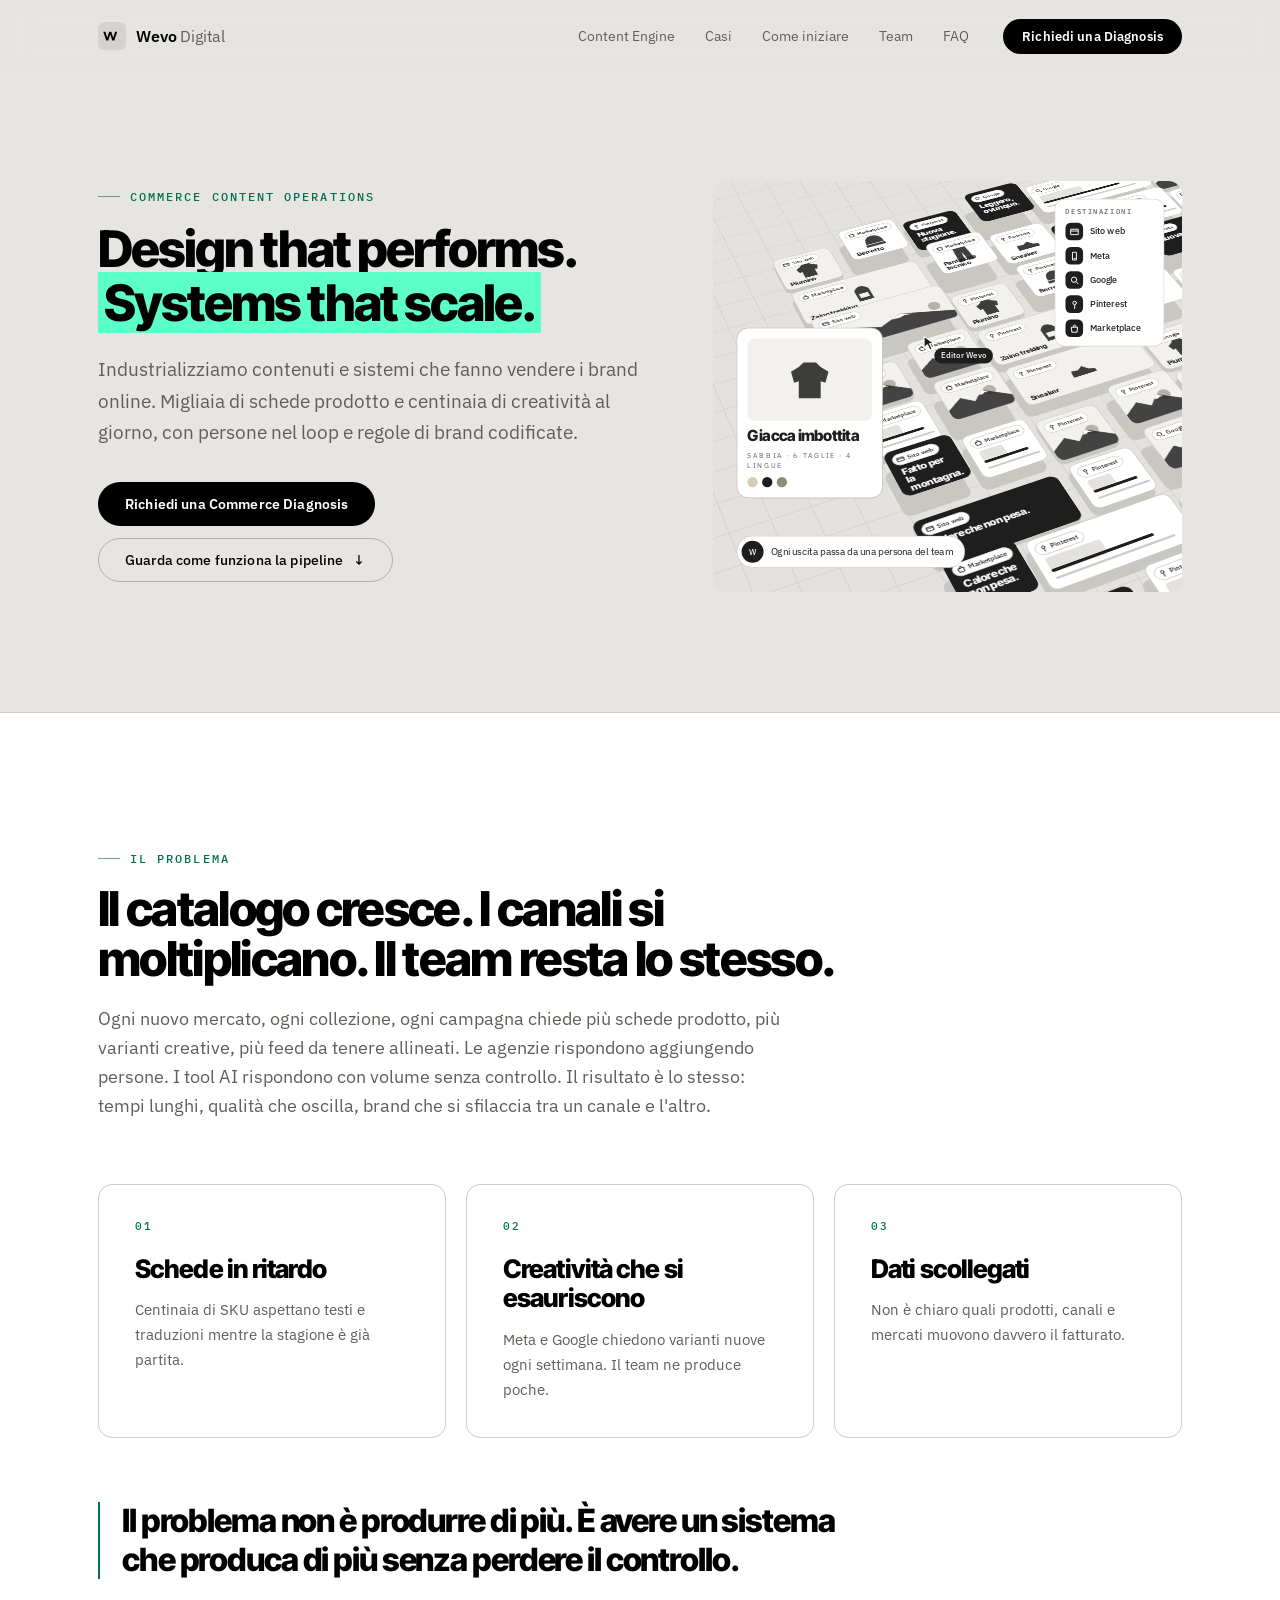
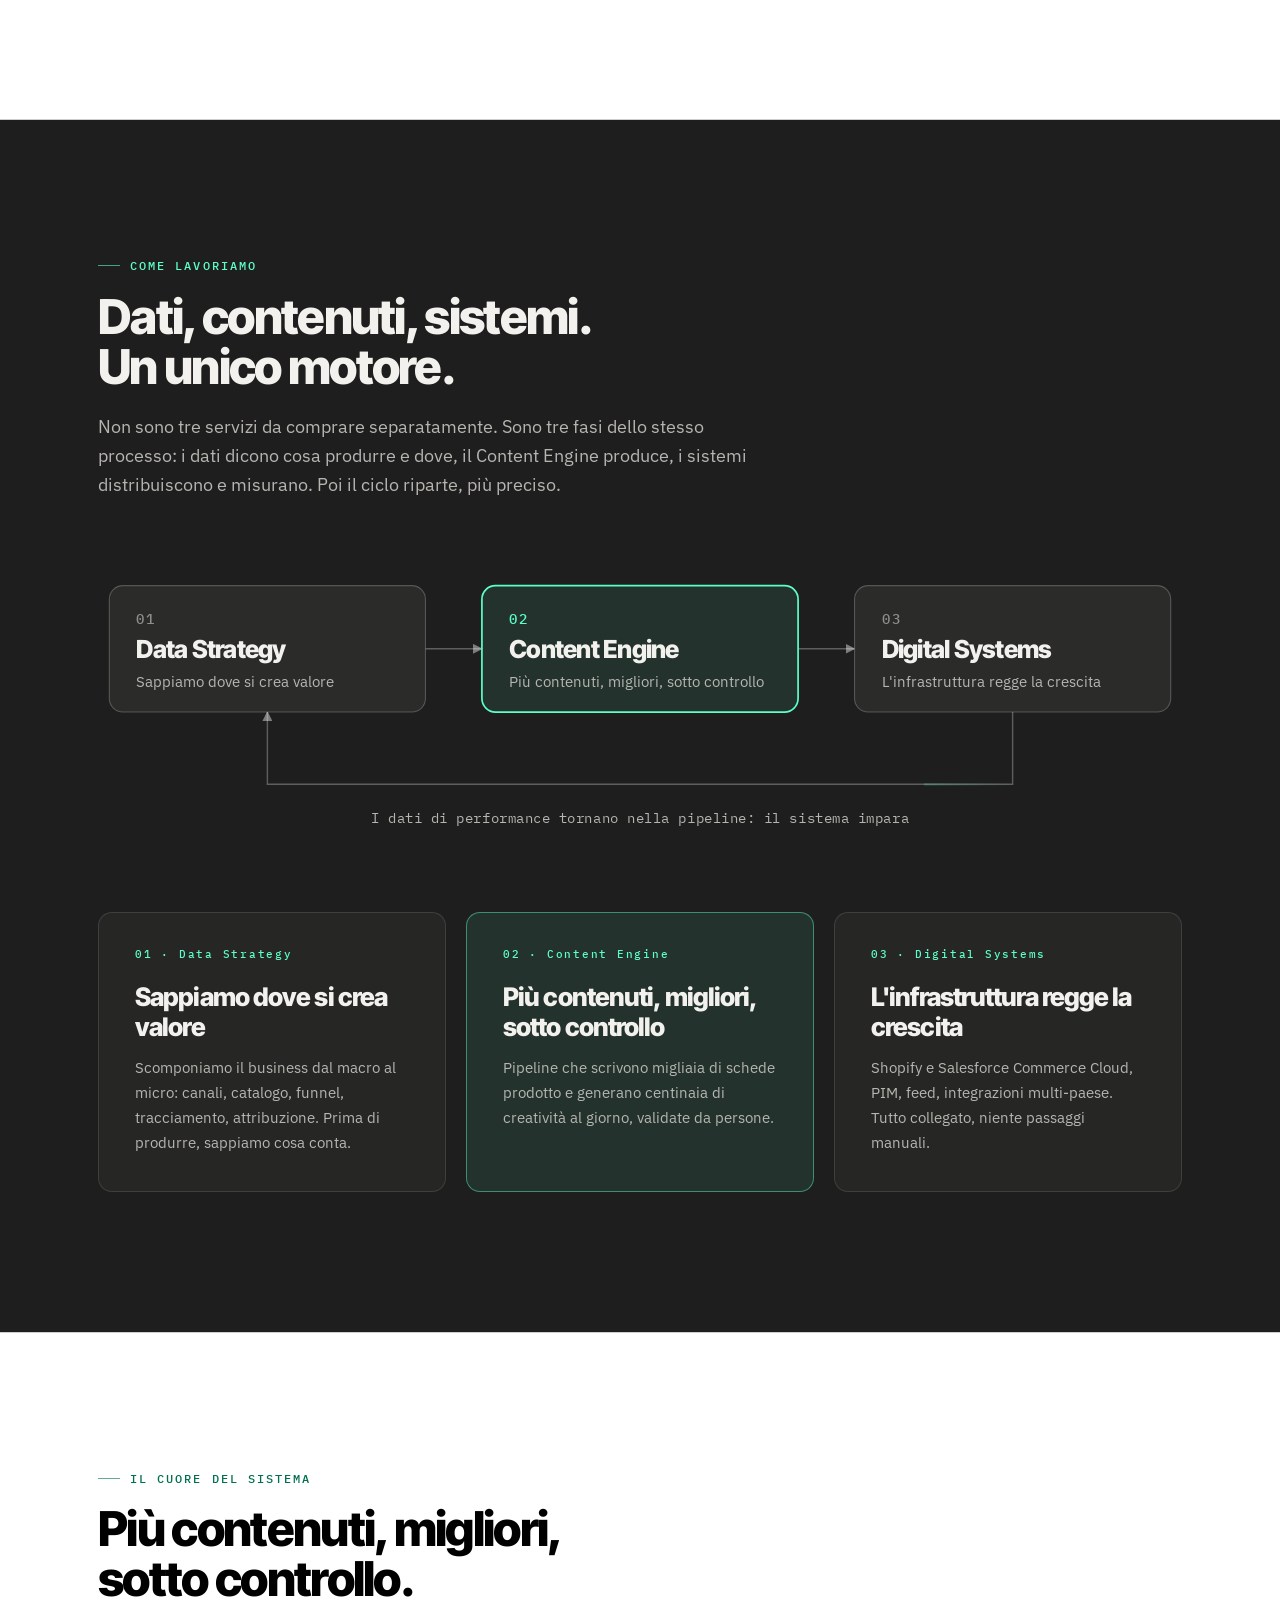
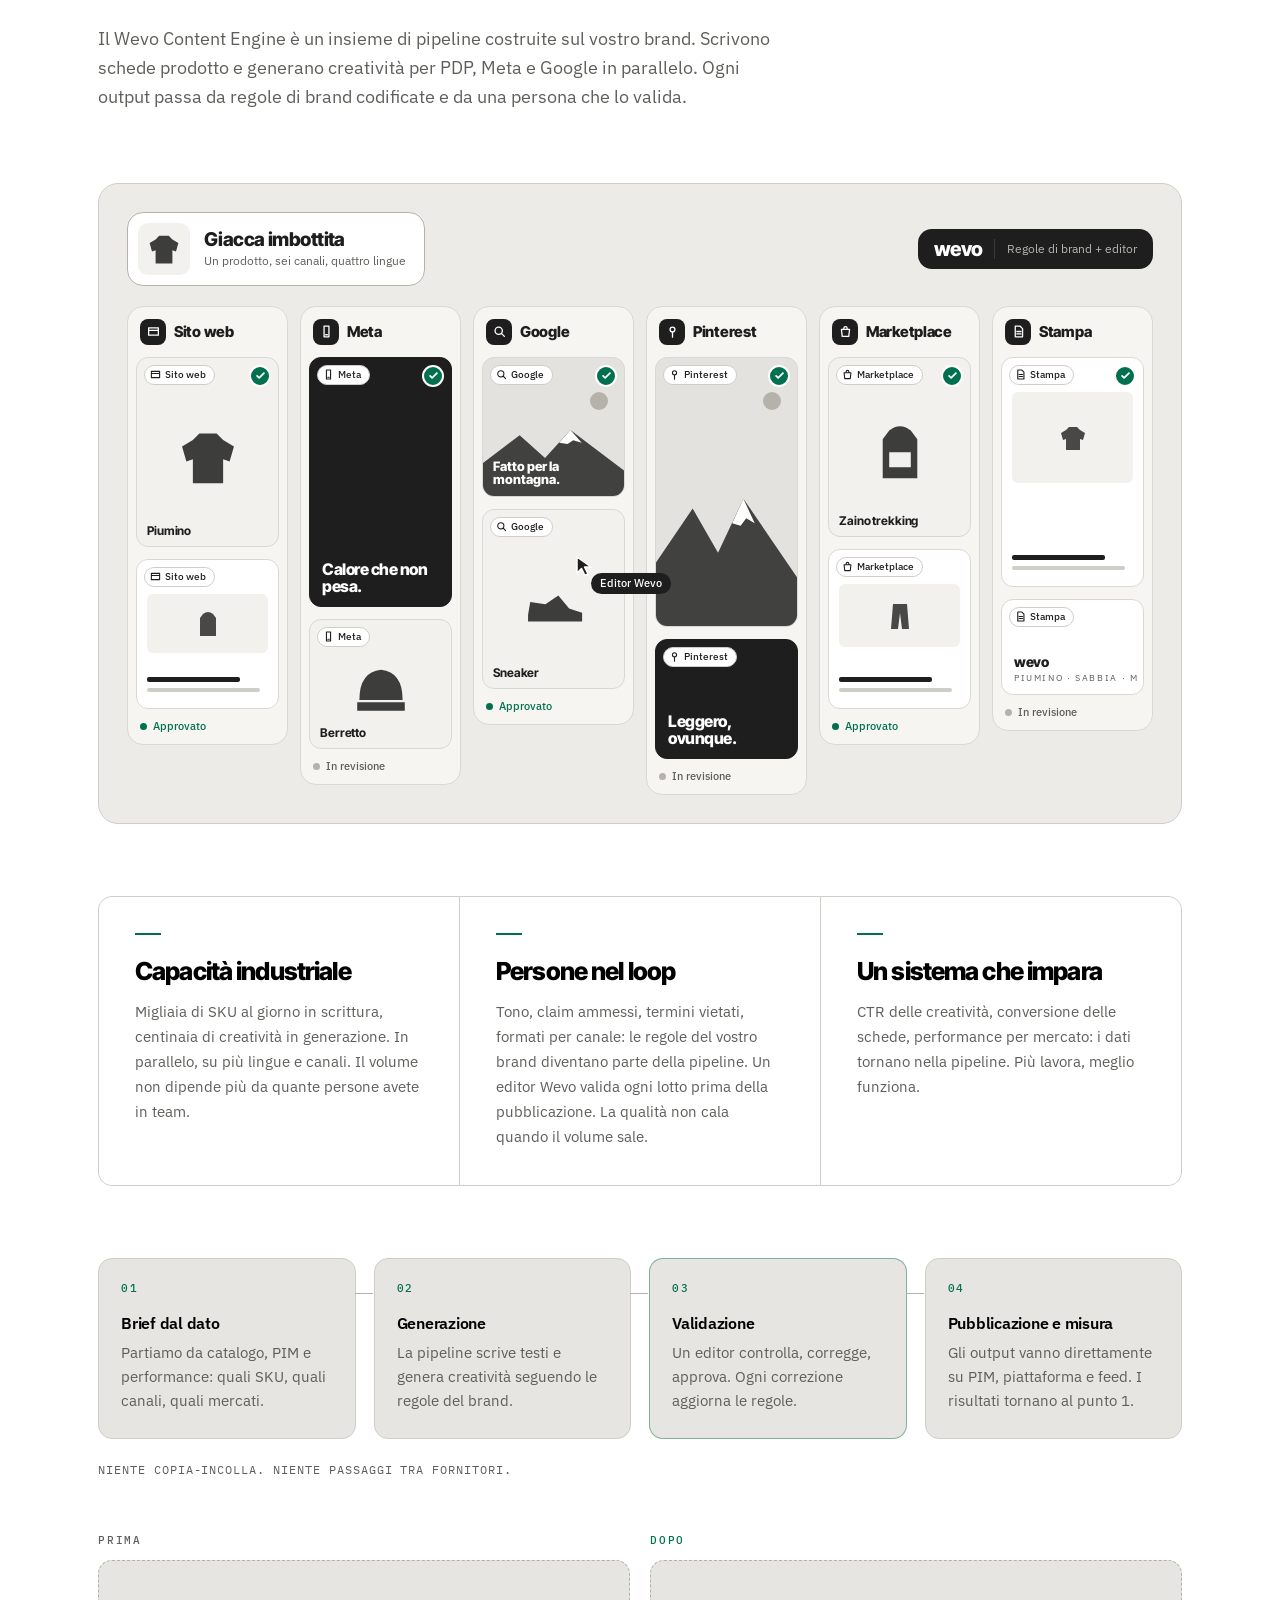
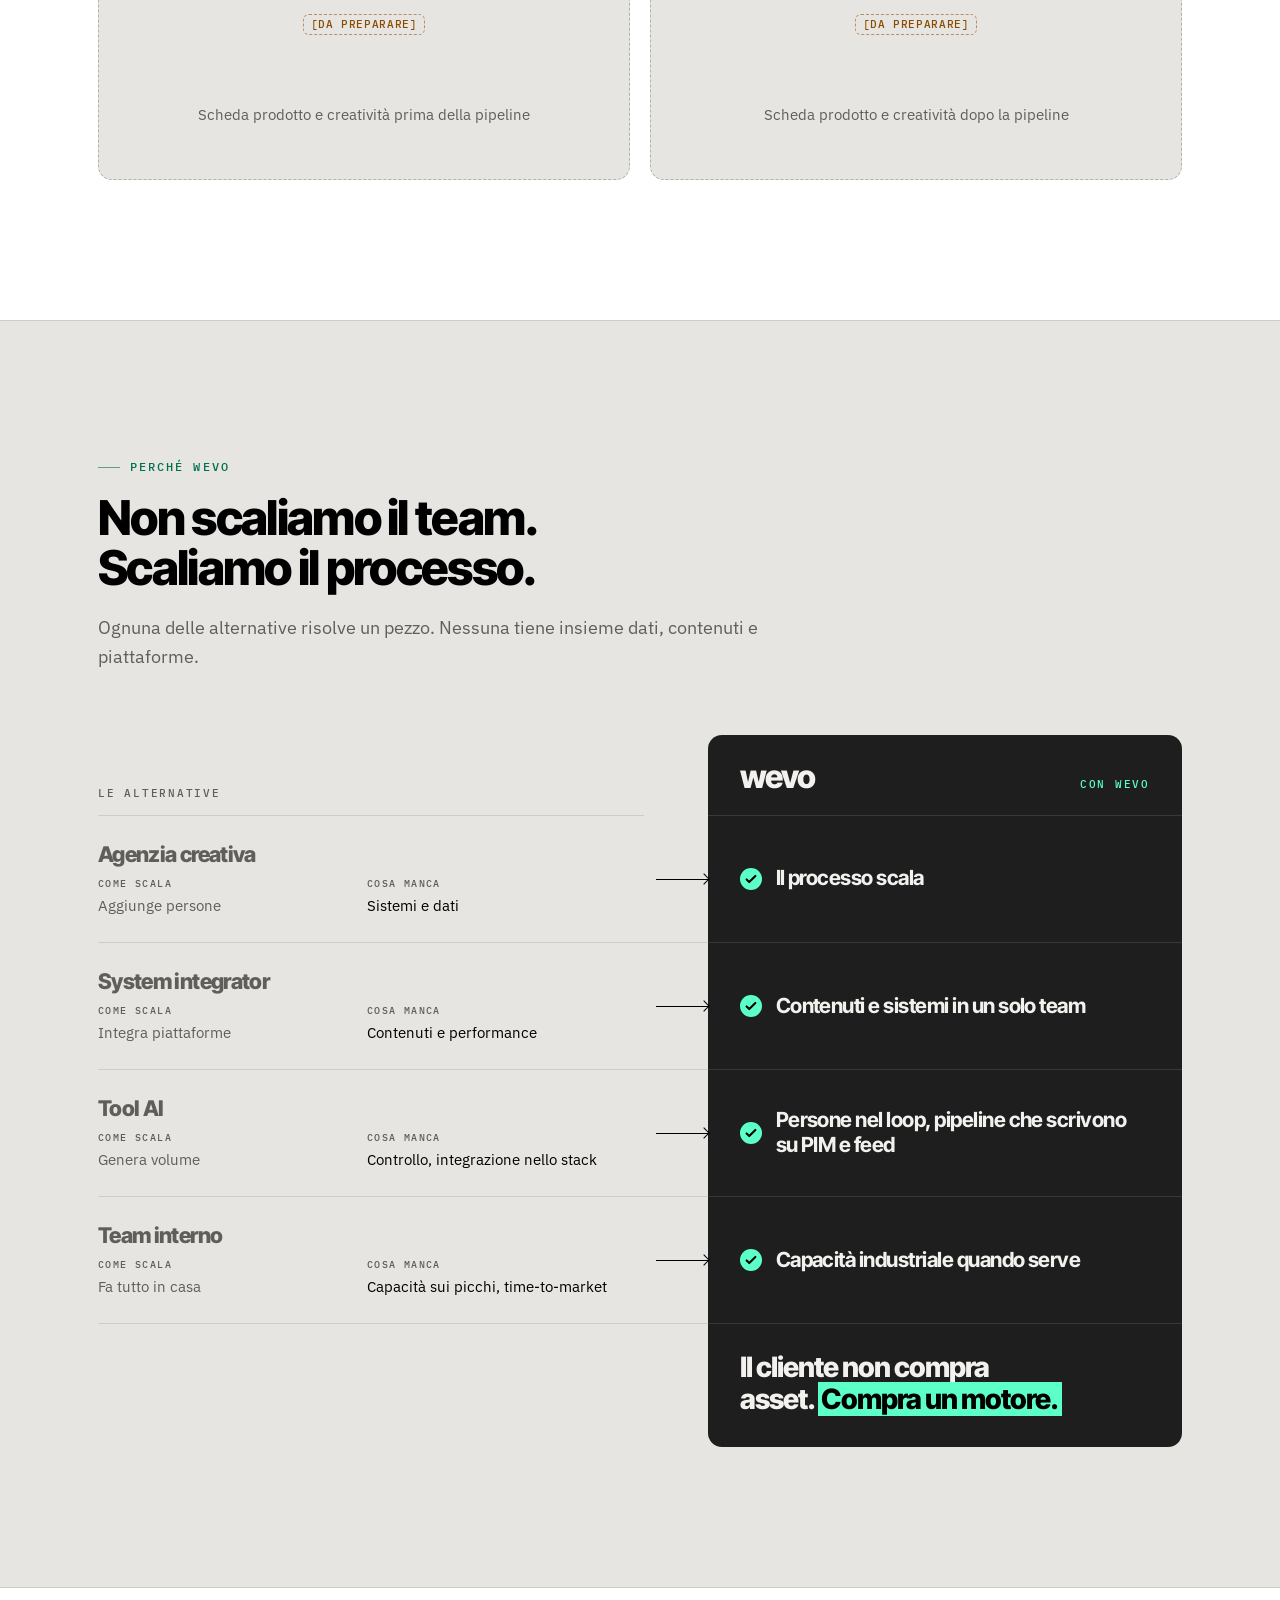
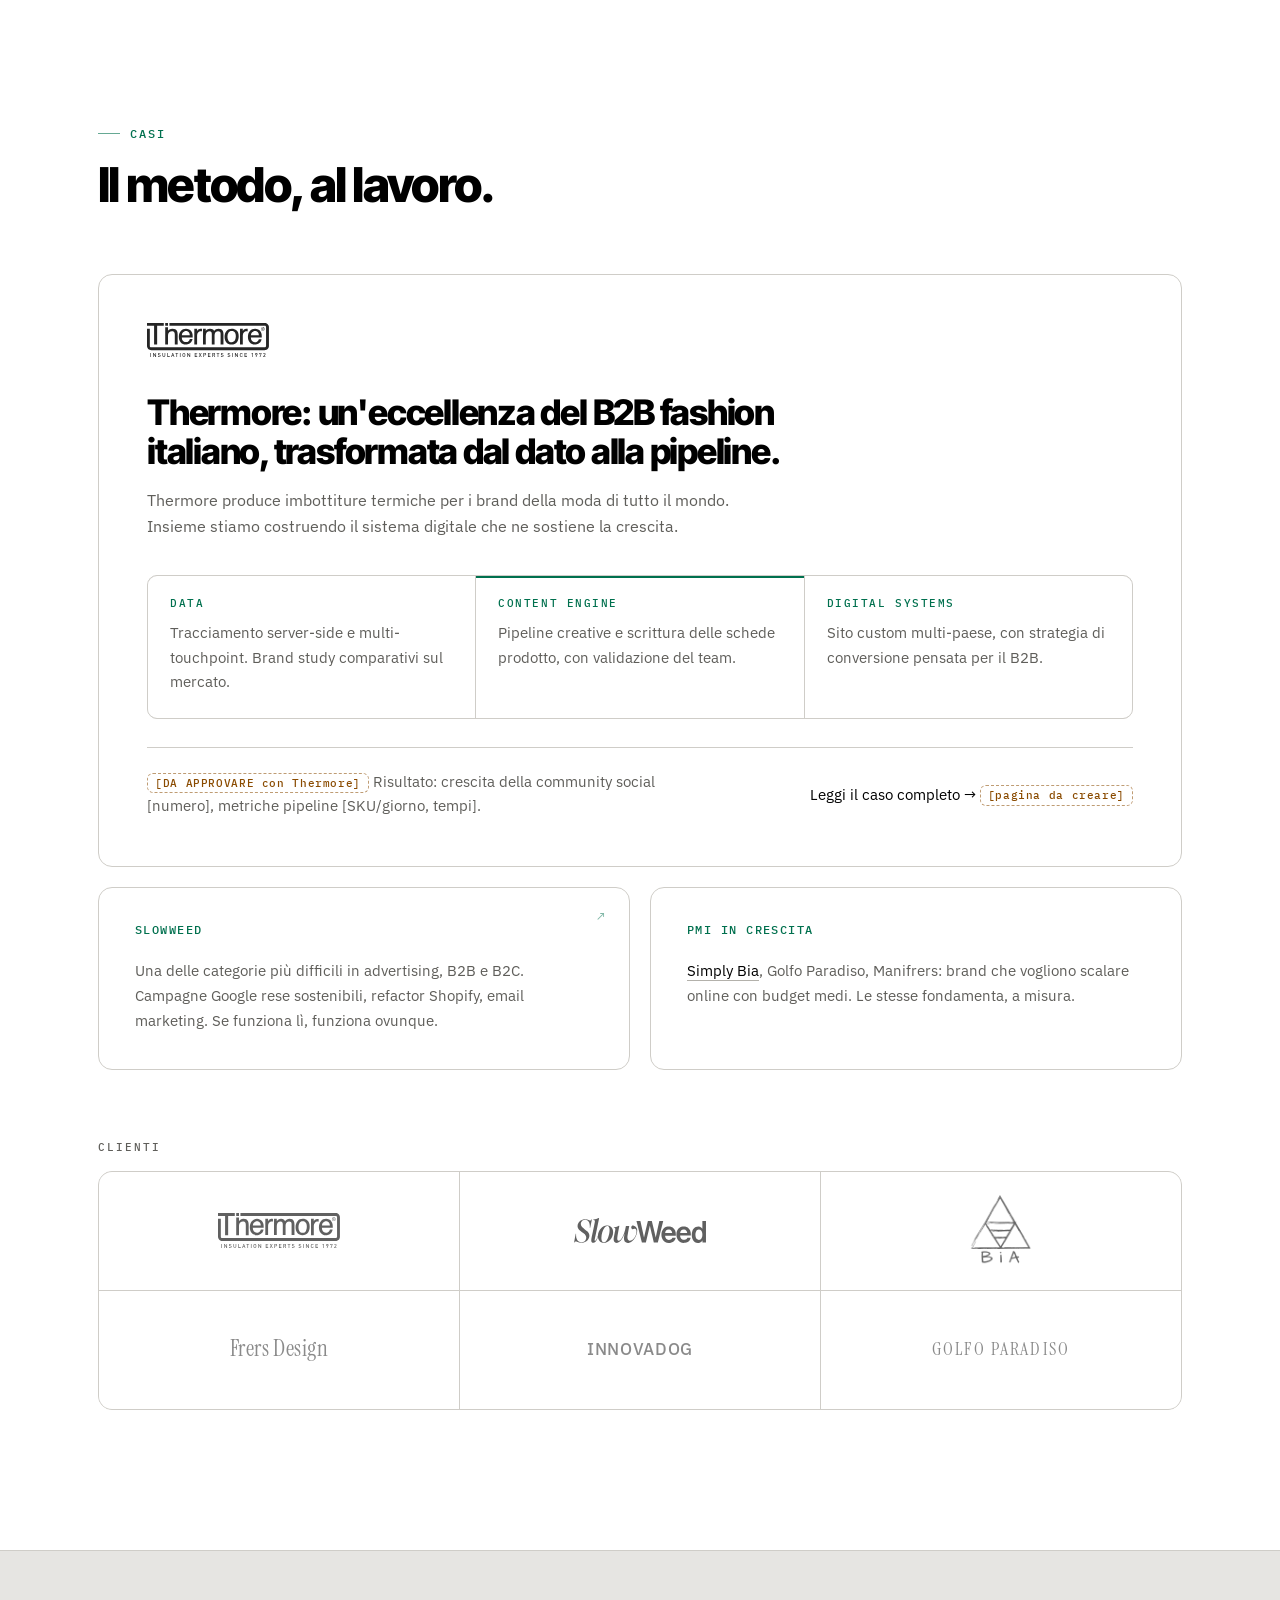
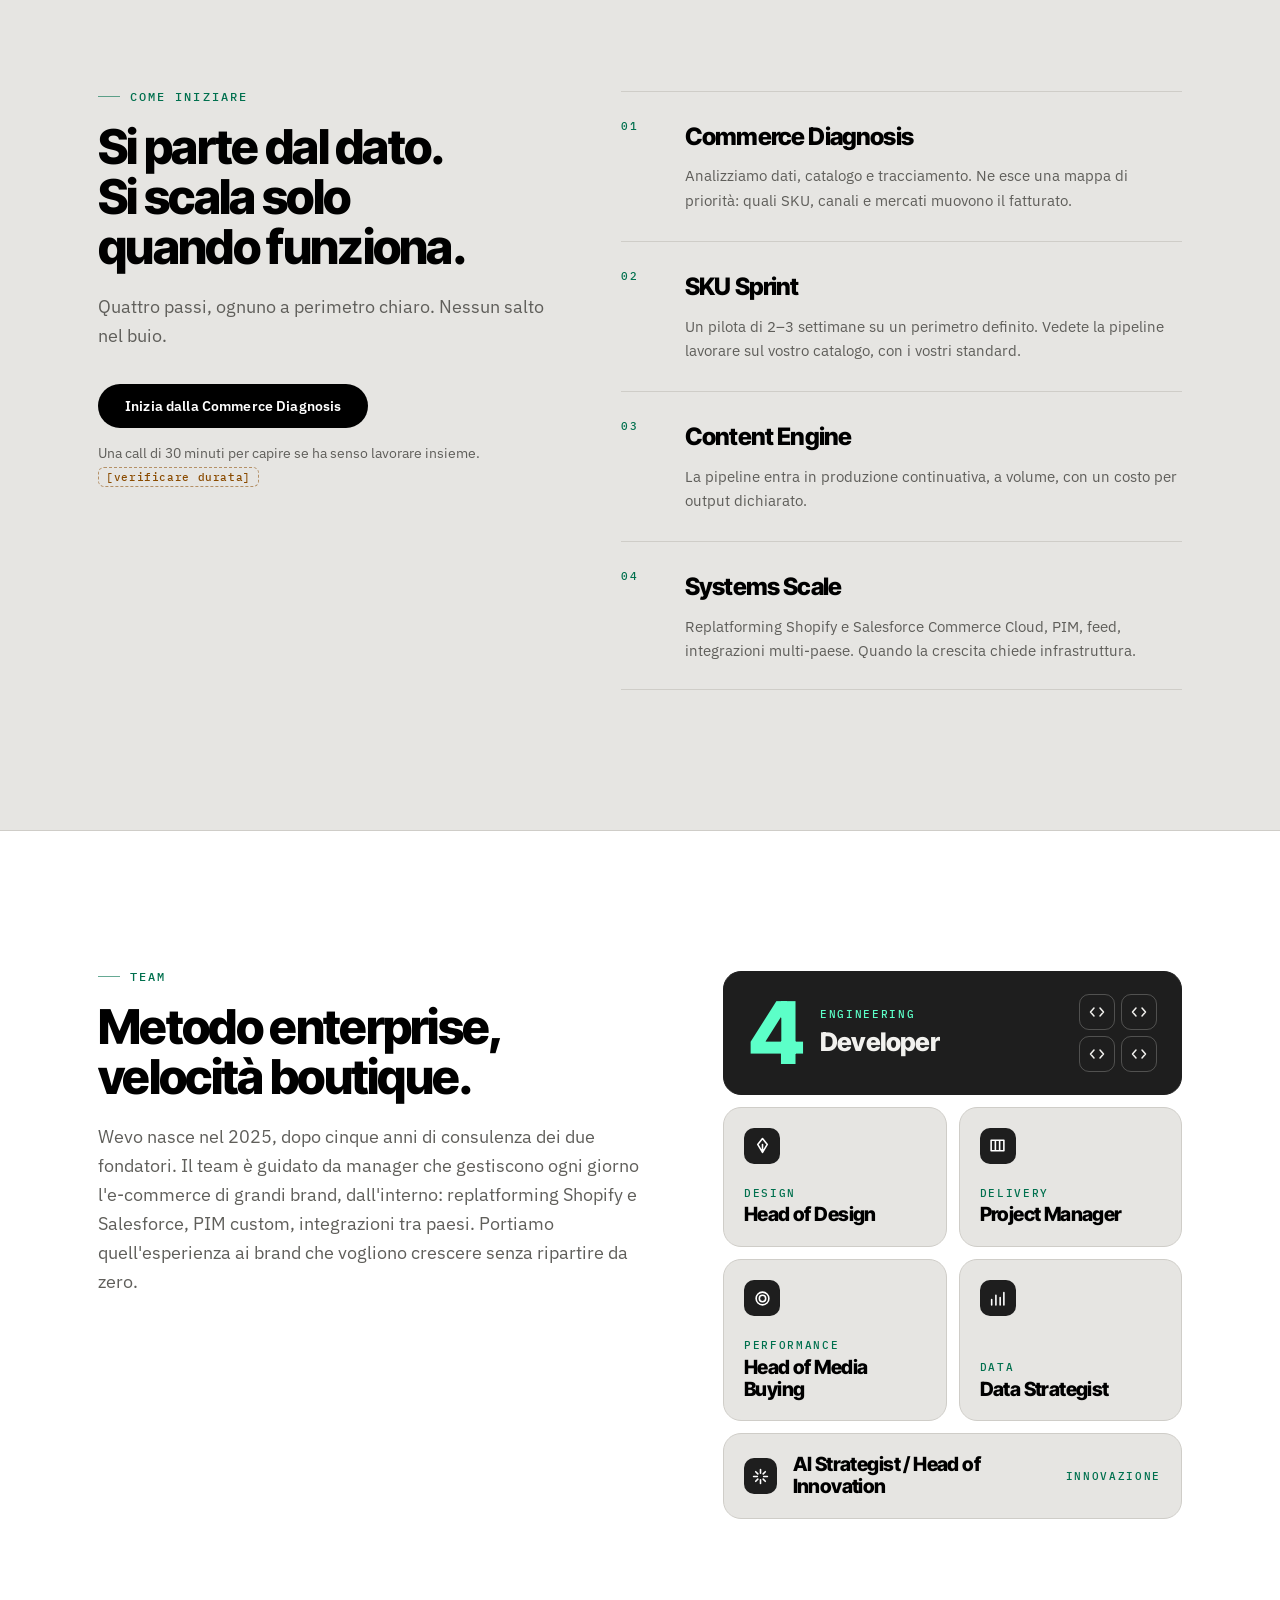
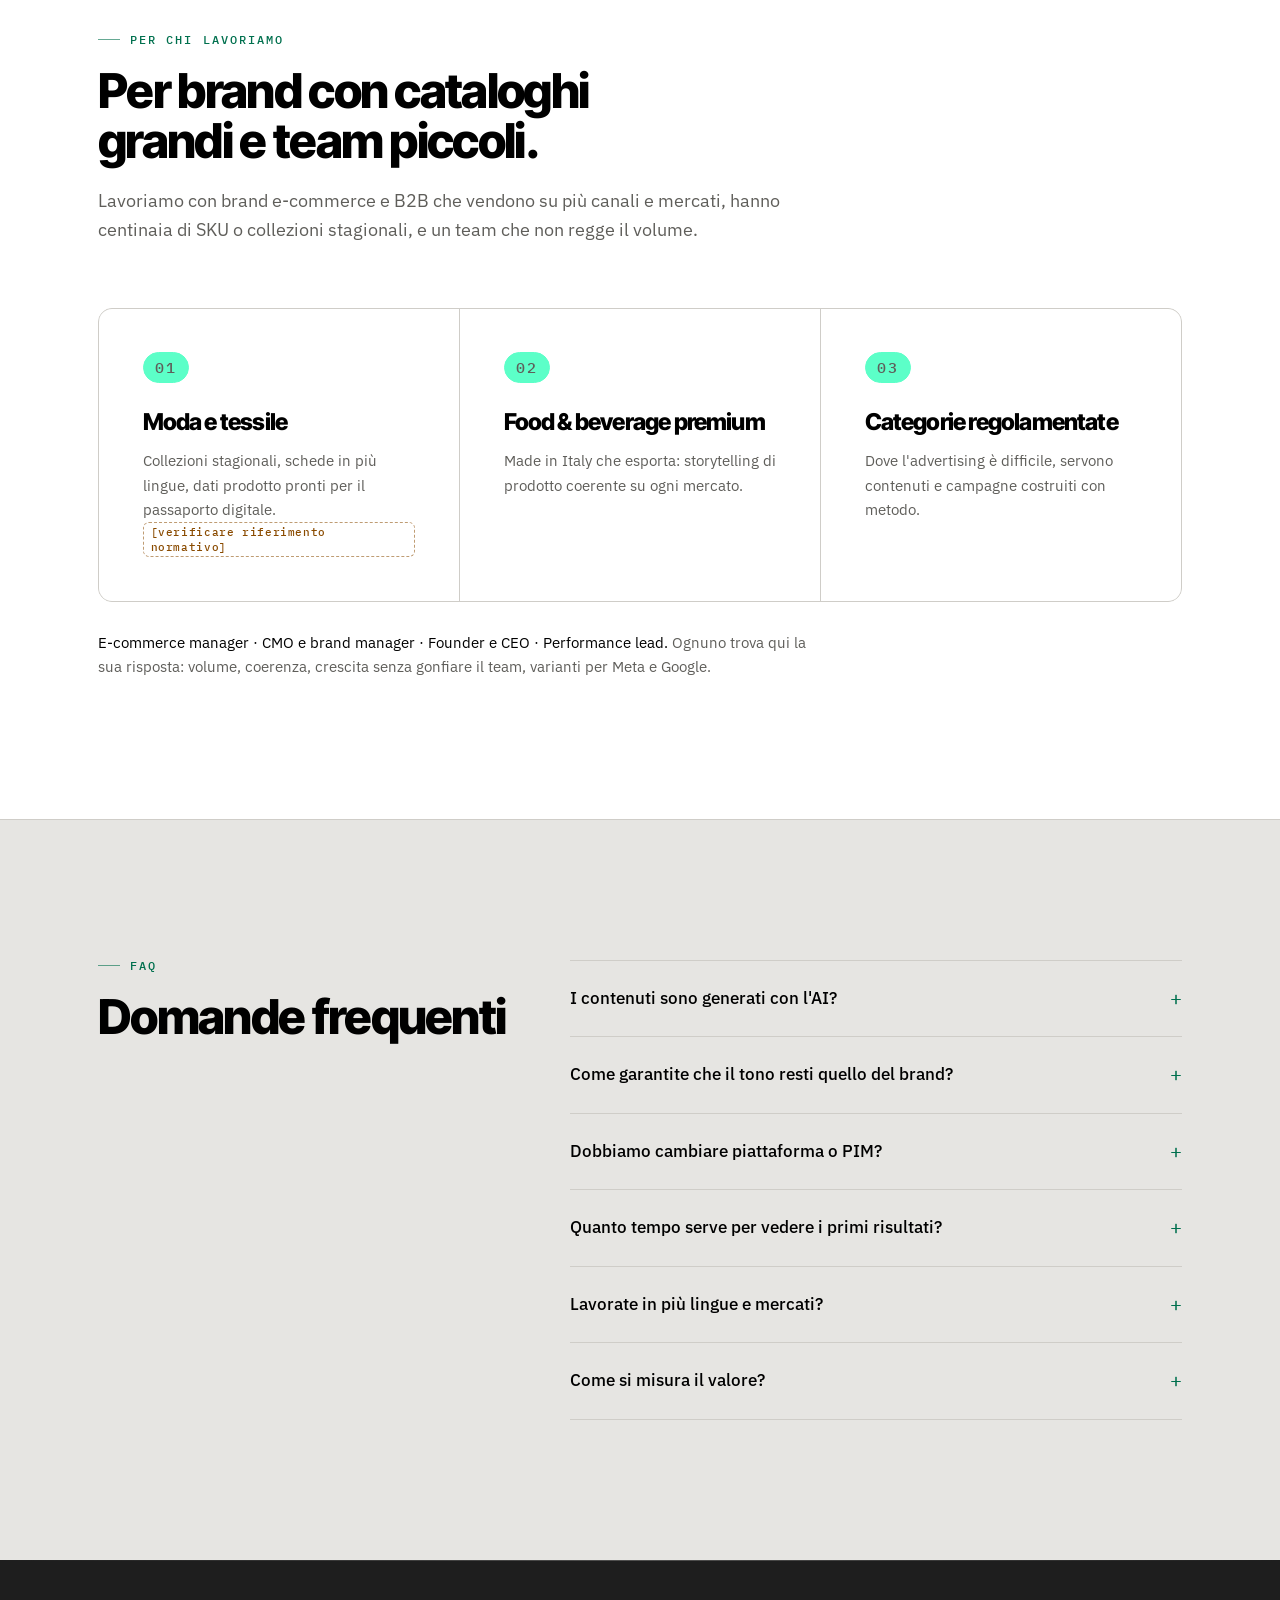
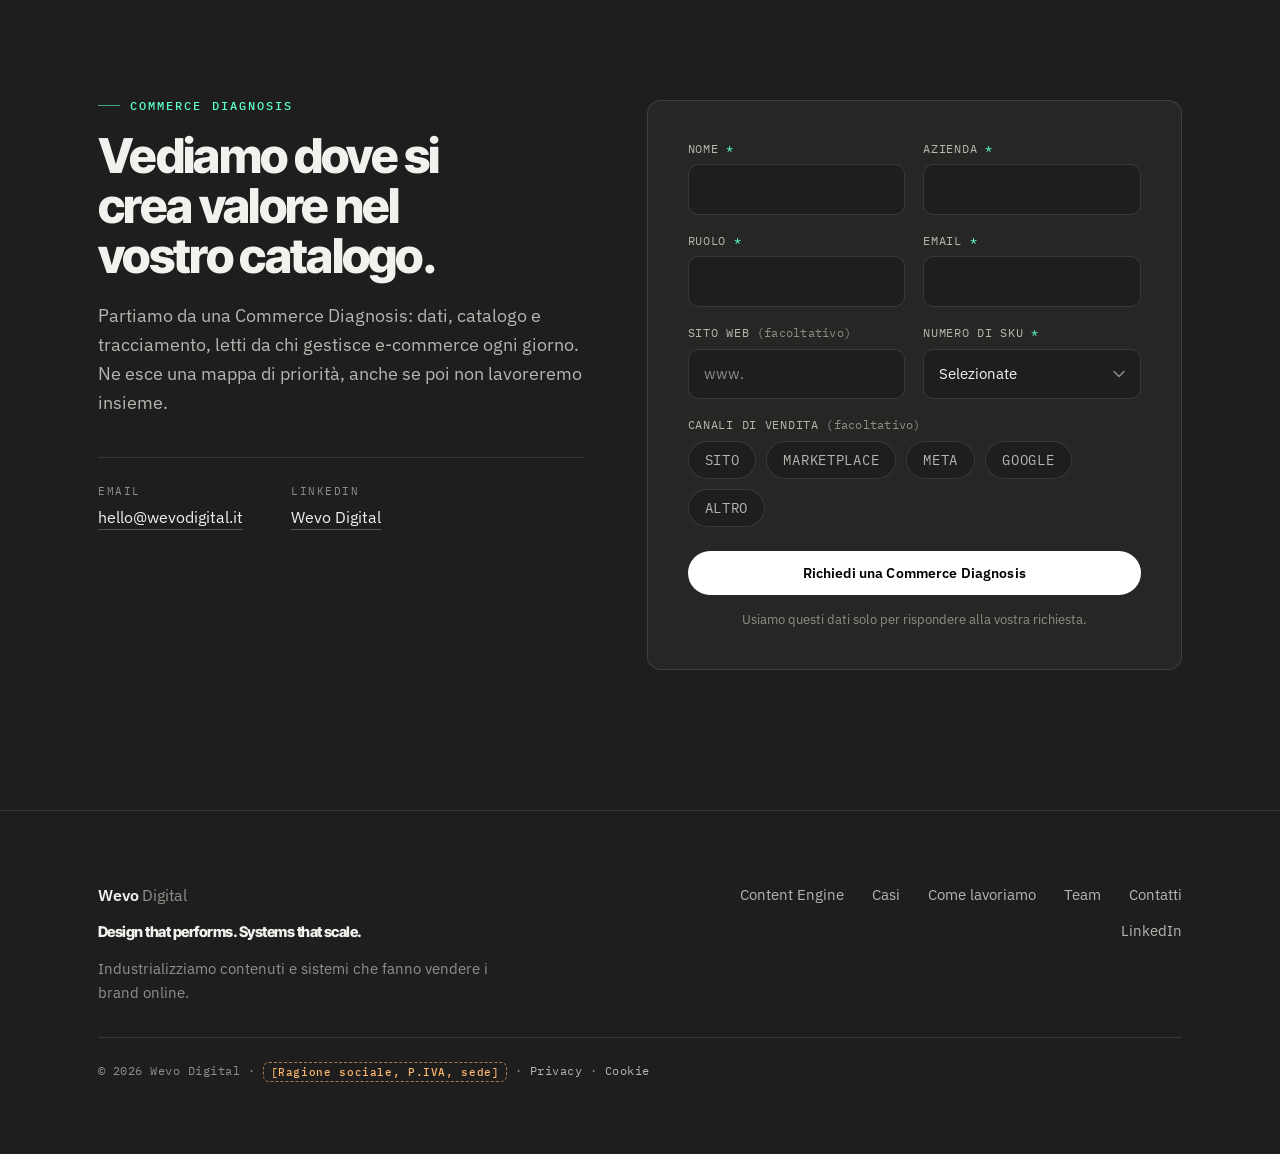
==== index.html @ 41474ea3 "Team: testo più generico, esperienza dall'interno dei brand Tolti «brand food» ed «Europa e Stati Un" ====
<!DOCTYPE html>
<html lang="it" class="no-js">
<head>
<meta charset="utf-8">
<meta name="viewport" content="width=device-width, initial-scale=1">
<script>document.documentElement.classList.remove('no-js');</script>
<title>Wevo — Commerce Content Operations per brand e-commerce</title>
<meta name="description" content="Pipeline che scrivono migliaia di schede prodotto e generano creatività per PDP, Meta e Google, con persone nel loop. Dai dati ai sistemi.">
<meta name="theme-color" content="#E6E5E2">
<meta name="robots" content="index, follow">
<link rel="canonical" href="https://www.wevodigital.it/">

<meta property="og:type" content="website">
<meta property="og:locale" content="it_IT">
<meta property="og:site_name" content="Wevo Digital">
<meta property="og:url" content="https://www.wevodigital.it/">
<meta property="og:title" content="Più contenuti, migliori, sotto controllo.">
<meta property="og:description" content="Pipeline che scrivono migliaia di schede prodotto e generano creatività per PDP, Meta e Google, con persone nel loop. Dai dati ai sistemi.">
<meta property="og:image" content="https://www.wevodigital.it/assets/img/og-wevo.png">
<meta property="og:image:alt" content="Wevo — Design that performs. Systems that scale.">

<meta name="twitter:card" content="summary_large_image">
<meta name="twitter:title" content="Più contenuti, migliori, sotto controllo.">
<meta name="twitter:description" content="Industrializziamo contenuti e sistemi che fanno vendere i brand online.">
<meta name="twitter:image" content="https://www.wevodigital.it/assets/img/og-wevo.png">

<link rel="icon" href="data:image/svg+xml,%3Csvg xmlns='http://www.w3.org/2000/svg' viewBox='0 0 32 32'%3E%3Crect width='32' height='32' rx='7' fill='%23000000'/%3E%3Cpath d='M6 11l3.4 10h2.3L14 14.3 16.3 21h2.3L22 11h-2.5l-2.1 6.9L15.2 11h-2.4l-2.2 6.9L8.5 11z' fill='%235CFFC8'/%3E%3C/svg%3E">

<link rel="preconnect" href="https://fonts.googleapis.com">
<link rel="preconnect" href="https://fonts.gstatic.com" crossorigin>
<link rel="preload" as="style" href="https://fonts.googleapis.com/css2?family=Inter+Tight:wght@700;800&family=Instrument+Serif:ital@0;1&family=IBM+Plex+Mono:wght@400;500&family=IBM+Plex+Sans:wght@400;500;600&display=swap">
<link rel="stylesheet" href="https://fonts.googleapis.com/css2?family=Inter+Tight:wght@700;800&family=Instrument+Serif:ital@0;1&family=IBM+Plex+Mono:wght@400;500&family=IBM+Plex+Sans:wght@400;500;600&display=swap" media="print" onload="this.media='all'">
<noscript><link rel="stylesheet" href="https://fonts.googleapis.com/css2?family=Inter+Tight:wght@700;800&family=Instrument+Serif:ital@0;1&family=IBM+Plex+Mono:wght@400;500&family=IBM+Plex+Sans:wght@400;500;600&display=swap"></noscript>

<link rel="stylesheet" href="assets/css/styles.css">

<!-- Consent Mode v2: tutto negato finché il CMP non concede il consenso. -->
<script>
  window.dataLayer = window.dataLayer || [];
  function gtag(){ dataLayer.push(arguments); }
  gtag('consent', 'default', {
    ad_storage: 'denied',
    ad_user_data: 'denied',
    ad_personalization: 'denied',
    analytics_storage: 'denied',
    wait_for_update: 500
  });
</script>

<script type="application/ld+json">
{
  "@context": "https://schema.org",
  "@type": "Organization",
  "name": "Wevo Digital",
  "url": "https://www.wevodigital.it/",
  "slogan": "Design that performs. Systems that scale.",
  "description": "Commerce Content Operations. Industrializziamo contenuti e sistemi che fanno vendere i brand online.",
  "email": "hello@wevodigital.it",
  "areaServed": ["IT", "EU"],
  "knowsAbout": [
    "Data strategy per e-commerce",
    "Tracciamento e attribuzione",
    "Produzione di schede prodotto su larga scala",
    "Creatività per PDP, Meta e Google",
    "Replatforming Shopify e Salesforce Commerce Cloud",
    "PIM, feed e integrazioni multi-paese"
  ]
}
</script>
</head>
<body data-gtm-id="">
<a class="skip-link" href="#main">Vai al contenuto</a>

<header class="nav" id="top">
  <div class="shell nav__inner">
    <a class="logo" href="#top" aria-label="Wevo Digital, torna all'inizio">
      <svg class="logo__mark" viewBox="0 0 32 32" width="28" height="28" aria-hidden="true" focusable="false">
        <rect width="32" height="32" rx="7" fill="currentColor" opacity=".08"></rect>
        <path d="M6 11l3.4 10h2.3L14 14.3 16.3 21h2.3L22 11h-2.5l-2.1 6.9L15.2 11h-2.4l-2.2 6.9L8.5 11z" fill="currentColor"></path>
      </svg>
      <span class="logo__text">Wevo<span class="logo__dim">&nbsp;Digital</span></span>
    </a>

    <nav class="nav__links" id="nav-menu" aria-label="Navigazione principale">
      <a href="#content-engine">Content Engine</a>
      <a href="#casi">Casi</a>
      <a href="#come-iniziare">Come iniziare</a>
      <a href="#team">Team</a>
      <a href="#faq">FAQ</a>
      <a class="btn btn--sm btn--primary nav__cta" href="#diagnosis" data-cta="nav">Richiedi una Diagnosis</a>
    </nav>

    <button class="nav__toggle" type="button" aria-expanded="false" aria-controls="nav-menu" aria-label="Apri il menu">
      <span></span><span></span>
    </button>
  </div>
</header>

<main id="main">

  <!-- 1. HERO -->
  <section class="hero">
    <div class="shell hero__inner">
      <div class="hero__copy">
        <p class="eyebrow reveal">Commerce Content Operations</p>
        <h1 class="display hero__title reveal">Design that performs.<br> <em>Systems that scale.</em></h1>
        <p class="lede reveal">Industrializziamo contenuti e sistemi che fanno vendere i brand online. Migliaia di schede prodotto e centinaia di creatività al giorno, con persone nel loop e regole di brand codificate.</p>
        <div class="hero__actions reveal">
          <a class="btn btn--primary" href="#diagnosis" data-cta="hero">Richiedi una Commerce Diagnosis</a>
          <a class="btn btn--ghost" href="#content-engine" data-cta="hero_secondary">Guarda come funziona la pipeline <span aria-hidden="true">↓</span></a>
        </div>
      </div>

      <div class="hero__visual reveal" aria-hidden="true">
        <div class="hx">
          <div class="hx__stage">
            <div class="hx__persp">
              <div class="hx__plane">
                <div class="hx__grid">
                  <div class="hx-tile" style="--z:6px;--d:0.00s"><span class="hx-base"></span><div class="hx-face hx-face--soft"><svg class="hx-prod" viewBox="0 0 60 60"><path d="M22 8 L38 8 L44 14 L54 20 L50 34 L44 32 L44 54 L16 54 L16 32 L10 34 L6 20 L16 14 Z"/></svg><span class="hx-pname">Piumino</span><span class="hx-chan"><svg class="hx-ico" viewBox="0 0 16 16"><path d="M2 3.5 H14 V12.5 H2 Z M2 6.5 H14"/></svg>Sito web</span><span class="hx-ring"></span><span class="hx-ok"><svg viewBox="0 0 16 16"><path d="M3 8.5l3 3 7-7"/></svg></span></div></div><div class="hx-tile" style="--z:27px;--d:7.77s"><span class="hx-base"></span><div class="hx-face "><svg class="hx-prod" viewBox="0 0 60 60"><path d="M10 40 Q10 14 30 12 Q50 14 50 40 Z M8 42 L52 42 L52 50 L8 50 Z"/></svg><span class="hx-pname">Berretto</span><span class="hx-chan"><svg class="hx-ico" viewBox="0 0 16 16"><path d="M3 5.5 H13 L12 14 H4 Z M6 5.5 V4 A2 2 0 0 1 10 4 V5.5"/></svg>Marketplace</span><span class="hx-ring"></span><span class="hx-ok"><svg viewBox="0 0 16 16"><path d="M3 8.5l3 3 7-7"/></svg></span></div></div><div class="hx-tile" style="--z:13px;--d:6.93s"><span class="hx-base"></span><div class="hx-face hx-face--dark"><span class="hx-quote">Nuova stagione.</span><span class="hx-chan"><svg class="hx-ico" viewBox="0 0 16 16"><path d="M8 9.5 V15 M11 5.5 A3 3 0 1 1 5 5.5 A3 3 0 1 1 11 5.5"/></svg>Pinterest</span><span class="hx-ring"></span><span class="hx-ok"><svg viewBox="0 0 16 16"><path d="M3 8.5l3 3 7-7"/></svg></span></div></div><div class="hx-tile" style="--z:34px;--d:6.09s"><span class="hx-base"></span><div class="hx-face hx-face--dark"><span class="hx-quote">Leggero, ovunque.</span><span class="hx-chan"><svg class="hx-ico" viewBox="0 0 16 16"><path d="M10.5 10.5 L14 14 M11.5 7 A4.5 4.5 0 1 1 2.5 7 A4.5 4.5 0 1 1 11.5 7"/></svg>Google</span><span class="hx-ring"></span><span class="hx-ok"><svg viewBox="0 0 16 16"><path d="M3 8.5l3 3 7-7"/></svg></span></div></div><div class="hx-tile hx-tile--wide" style="--z:20px;--d:5.25s"><span class="hx-base"></span><div class="hx-face "><span class="hx-pg hx-pg--img"></span><span class="hx-pg hx-pg--t"></span><span class="hx-pg hx-pg--l"></span><span class="hx-chan"><svg class="hx-ico" viewBox="0 0 16 16"><path d="M10.5 10.5 L14 14 M11.5 7 A4.5 4.5 0 1 1 2.5 7 A4.5 4.5 0 1 1 11.5 7"/></svg>Google</span><span class="hx-ring"></span><span class="hx-ok"><svg viewBox="0 0 16 16"><path d="M3 8.5l3 3 7-7"/></svg></span></div></div><div class="hx-tile" style="--z:6px;--d:4.41s"><span class="hx-base"></span><div class="hx-face hx-face--soft"><span class="hx-sun"></span><svg class="hx-mount" viewBox="0 0 100 60" preserveAspectRatio="none"><path d="M0 60 L0 34 L26 12 L44 30 L62 8 L100 40 L100 60 Z"/><path class="hx-snow" d="M54 18 L62 8 L70 18 L64 16 L60 19 Z"/></svg><span class="hx-chan"><svg class="hx-ico" viewBox="0 0 16 16"><path d="M5 1.5 H11 V14.5 H5 Z M7 12 H9"/></svg>Meta</span><span class="hx-ring"></span><span class="hx-ok"><svg viewBox="0 0 16 16"><path d="M3 8.5l3 3 7-7"/></svg></span></div></div><div class="hx-tile" style="--z:27px;--d:3.57s"><span class="hx-base"></span><div class="hx-face hx-face--soft"><span class="hx-sun"></span><svg class="hx-mount" viewBox="0 0 100 60" preserveAspectRatio="none"><path d="M0 60 L0 34 L26 12 L44 30 L62 8 L100 40 L100 60 Z"/><path class="hx-snow" d="M54 18 L62 8 L70 18 L64 16 L60 19 Z"/></svg><span class="hx-chan"><svg class="hx-ico" viewBox="0 0 16 16"><path d="M2 3.5 H14 V12.5 H2 Z M2 6.5 H14"/></svg>Sito web</span><span class="hx-ring"></span><span class="hx-ok"><svg viewBox="0 0 16 16"><path d="M3 8.5l3 3 7-7"/></svg></span></div></div><div class="hx-tile hx-tile--wide" style="--z:13px;--d:2.73s"><span class="hx-base"></span><div class="hx-face hx-face--soft"><svg class="hx-prod" viewBox="0 0 60 60"><path d="M20 10 Q30 2 40 10 L46 18 L46 54 L14 54 L14 18 Z M20 30 L40 30 L40 44 L20 44 Z"/></svg><span class="hx-pname">Zaino trekking</span><span class="hx-chan"><svg class="hx-ico" viewBox="0 0 16 16"><path d="M3 5.5 H13 L12 14 H4 Z M6 5.5 V4 A2 2 0 0 1 10 4 V5.5"/></svg>Marketplace</span><span class="hx-ring"></span><span class="hx-ok"><svg viewBox="0 0 16 16"><path d="M3 8.5l3 3 7-7"/></svg></span></div></div><div class="hx-tile" style="--z:34px;--d:1.89s"><span class="hx-base"></span><div class="hx-face "><svg class="hx-prod" viewBox="0 0 60 60"><path d="M16 6 L44 6 L48 56 L34 56 L30 24 L26 56 L12 56 Z"/></svg><span class="hx-pname">Pantalone tecnico</span><span class="hx-chan"><svg class="hx-ico" viewBox="0 0 16 16"><path d="M3 5.5 H13 L12 14 H4 Z M6 5.5 V4 A2 2 0 0 1 10 4 V5.5"/></svg>Marketplace</span><span class="hx-ring"></span><span class="hx-ok"><svg viewBox="0 0 16 16"><path d="M3 8.5l3 3 7-7"/></svg></span></div></div><div class="hx-tile" style="--z:20px;--d:1.05s"><span class="hx-base"></span><div class="hx-face "><svg class="hx-prod" viewBox="0 0 60 60"><path d="M6 40 L8 28 L22 30 L34 22 L44 34 L56 38 L56 46 L6 46 Z"/></svg><span class="hx-pname">Sneaker</span><span class="hx-chan"><svg class="hx-ico" viewBox="0 0 16 16"><path d="M8 9.5 V15 M11 5.5 A3 3 0 1 1 5 5.5 A3 3 0 1 1 11 5.5"/></svg>Pinterest</span><span class="hx-ring"></span><span class="hx-ok"><svg viewBox="0 0 16 16"><path d="M3 8.5l3 3 7-7"/></svg></span></div></div><div class="hx-tile" style="--z:6px;--d:0.21s"><span class="hx-base"></span><div class="hx-face hx-face--dark"><span class="hx-quote">Nuova stagione.</span><span class="hx-chan"><svg class="hx-ico" viewBox="0 0 16 16"><path d="M10.5 10.5 L14 14 M11.5 7 A4.5 4.5 0 1 1 2.5 7 A4.5 4.5 0 1 1 11.5 7"/></svg>Google</span><span class="hx-ring"></span><span class="hx-ok"><svg viewBox="0 0 16 16"><path d="M3 8.5l3 3 7-7"/></svg></span></div></div><div class="hx-tile" style="--z:27px;--d:7.98s"><span class="hx-base"></span><div class="hx-face "><span class="hx-pg hx-pg--img"></span><span class="hx-pg hx-pg--t"></span><span class="hx-pg hx-pg--l"></span><span class="hx-chan"><svg class="hx-ico" viewBox="0 0 16 16"><path d="M5 1.5 H11 V14.5 H5 Z M7 12 H9"/></svg>Meta</span><span class="hx-ring"></span><span class="hx-ok"><svg viewBox="0 0 16 16"><path d="M3 8.5l3 3 7-7"/></svg></span></div></div><div class="hx-tile" style="--z:13px;--d:7.14s"><span class="hx-base"></span><div class="hx-face "><span class="hx-pg hx-pg--img"></span><span class="hx-pg hx-pg--t"></span><span class="hx-pg hx-pg--l"></span><span class="hx-chan"><svg class="hx-ico" viewBox="0 0 16 16"><path d="M5 1.5 H11 V14.5 H5 Z M7 12 H9"/></svg>Meta</span><span class="hx-ring"></span><span class="hx-ok"><svg viewBox="0 0 16 16"><path d="M3 8.5l3 3 7-7"/></svg></span></div></div><div class="hx-tile hx-tile--wide" style="--z:34px;--d:6.30s"><span class="hx-base"></span><div class="hx-face hx-face--soft"><span class="hx-sun"></span><svg class="hx-mount" viewBox="0 0 100 60" preserveAspectRatio="none"><path d="M0 60 L0 34 L26 12 L44 30 L62 8 L100 40 L100 60 Z"/><path class="hx-snow" d="M54 18 L62 8 L70 18 L64 16 L60 19 Z"/></svg><span class="hx-chan"><svg class="hx-ico" viewBox="0 0 16 16"><path d="M2 3.5 H14 V12.5 H2 Z M2 6.5 H14"/></svg>Sito web</span><span class="hx-ring"></span><span class="hx-ok"><svg viewBox="0 0 16 16"><path d="M3 8.5l3 3 7-7"/></svg></span></div></div><div class="hx-tile" style="--z:20px;--d:5.46s"><span class="hx-base"></span><div class="hx-face hx-face--soft"><svg class="hx-prod" viewBox="0 0 60 60"><path d="M6 40 L8 28 L22 30 L34 22 L44 34 L56 38 L56 46 L6 46 Z"/></svg><span class="hx-pname">Sneaker</span><span class="hx-chan"><svg class="hx-ico" viewBox="0 0 16 16"><path d="M3 5.5 H13 L12 14 H4 Z M6 5.5 V4 A2 2 0 0 1 10 4 V5.5"/></svg>Marketplace</span><span class="hx-ring"></span><span class="hx-ok"><svg viewBox="0 0 16 16"><path d="M3 8.5l3 3 7-7"/></svg></span></div></div><div class="hx-tile" style="--z:6px;--d:4.62s"><span class="hx-base"></span><div class="hx-face hx-face--soft"><svg class="hx-prod" viewBox="0 0 60 60"><path d="M22 8 L38 8 L44 14 L54 20 L50 34 L44 32 L44 54 L16 54 L16 32 L10 34 L6 20 L16 14 Z"/></svg><span class="hx-pname">Piumino</span><span class="hx-chan"><svg class="hx-ico" viewBox="0 0 16 16"><path d="M8 9.5 V15 M11 5.5 A3 3 0 1 1 5 5.5 A3 3 0 1 1 11 5.5"/></svg>Pinterest</span><span class="hx-ring"></span><span class="hx-ok"><svg viewBox="0 0 16 16"><path d="M3 8.5l3 3 7-7"/></svg></span></div></div><div class="hx-tile" style="--z:27px;--d:3.78s"><span class="hx-base"></span><div class="hx-face "><svg class="hx-prod" viewBox="0 0 60 60"><path d="M10 40 Q10 14 30 12 Q50 14 50 40 Z M8 42 L52 42 L52 50 L8 50 Z"/></svg><span class="hx-pname">Berretto</span><span class="hx-chan"><svg class="hx-ico" viewBox="0 0 16 16"><path d="M8 9.5 V15 M11 5.5 A3 3 0 1 1 5 5.5 A3 3 0 1 1 11 5.5"/></svg>Pinterest</span><span class="hx-ring"></span><span class="hx-ok"><svg viewBox="0 0 16 16"><path d="M3 8.5l3 3 7-7"/></svg></span></div></div><div class="hx-tile" style="--z:13px;--d:2.94s"><span class="hx-base"></span><div class="hx-face hx-face--dark"><span class="hx-quote">Fatto per la montagna.</span><span class="hx-chan"><svg class="hx-ico" viewBox="0 0 16 16"><path d="M10.5 10.5 L14 14 M11.5 7 A4.5 4.5 0 1 1 2.5 7 A4.5 4.5 0 1 1 11.5 7"/></svg>Google</span><span class="hx-ring"></span><span class="hx-ok"><svg viewBox="0 0 16 16"><path d="M3 8.5l3 3 7-7"/></svg></span></div></div><div class="hx-tile hx-tile--wide" style="--z:34px;--d:2.10s"><span class="hx-base"></span><div class="hx-face hx-face--dark"><span class="hx-quote">Nuova stagione.</span><span class="hx-chan"><svg class="hx-ico" viewBox="0 0 16 16"><path d="M5 1.5 H11 V14.5 H5 Z M7 12 H9"/></svg>Meta</span><span class="hx-ring"></span><span class="hx-ok"><svg viewBox="0 0 16 16"><path d="M3 8.5l3 3 7-7"/></svg></span></div></div><div class="hx-tile" style="--z:20px;--d:1.26s"><span class="hx-base"></span><div class="hx-face "><span class="hx-pg hx-pg--img"></span><span class="hx-pg hx-pg--t"></span><span class="hx-pg hx-pg--l"></span><span class="hx-chan"><svg class="hx-ico" viewBox="0 0 16 16"><path d="M2 3.5 H14 V12.5 H2 Z M2 6.5 H14"/></svg>Sito web</span><span class="hx-ring"></span><span class="hx-ok"><svg viewBox="0 0 16 16"><path d="M3 8.5l3 3 7-7"/></svg></span></div></div><div class="hx-tile" style="--z:6px;--d:0.42s"><span class="hx-base"></span><div class="hx-face hx-face--soft"><span class="hx-sun"></span><svg class="hx-mount" viewBox="0 0 100 60" preserveAspectRatio="none"><path d="M0 60 L0 34 L26 12 L44 30 L62 8 L100 40 L100 60 Z"/><path class="hx-snow" d="M54 18 L62 8 L70 18 L64 16 L60 19 Z"/></svg><span class="hx-chan"><svg class="hx-ico" viewBox="0 0 16 16"><path d="M2 3.5 H14 V12.5 H2 Z M2 6.5 H14"/></svg>Sito web</span><span class="hx-ring"></span><span class="hx-ok"><svg viewBox="0 0 16 16"><path d="M3 8.5l3 3 7-7"/></svg></span></div></div><div class="hx-tile" style="--z:27px;--d:8.19s"><span class="hx-base"></span><div class="hx-face hx-face--soft"><span class="hx-sun"></span><svg class="hx-mount" viewBox="0 0 100 60" preserveAspectRatio="none"><path d="M0 60 L0 34 L26 12 L44 30 L62 8 L100 40 L100 60 Z"/><path class="hx-snow" d="M54 18 L62 8 L70 18 L64 16 L60 19 Z"/></svg><span class="hx-chan"><svg class="hx-ico" viewBox="0 0 16 16"><path d="M3 5.5 H13 L12 14 H4 Z M6 5.5 V4 A2 2 0 0 1 10 4 V5.5"/></svg>Marketplace</span><span class="hx-ring"></span><span class="hx-ok"><svg viewBox="0 0 16 16"><path d="M3 8.5l3 3 7-7"/></svg></span></div></div><div class="hx-tile hx-tile--wide" style="--z:13px;--d:7.35s"><span class="hx-base"></span><div class="hx-face hx-face--soft"><svg class="hx-prod" viewBox="0 0 60 60"><path d="M20 10 Q30 2 40 10 L46 18 L46 54 L14 54 L14 18 Z M20 30 L40 30 L40 44 L20 44 Z"/></svg><span class="hx-pname">Zaino trekking</span><span class="hx-chan"><svg class="hx-ico" viewBox="0 0 16 16"><path d="M8 9.5 V15 M11 5.5 A3 3 0 1 1 5 5.5 A3 3 0 1 1 11 5.5"/></svg>Pinterest</span><span class="hx-ring"></span><span class="hx-ok"><svg viewBox="0 0 16 16"><path d="M3 8.5l3 3 7-7"/></svg></span></div></div><div class="hx-tile" style="--z:34px;--d:6.51s"><span class="hx-base"></span><div class="hx-face "><svg class="hx-prod" viewBox="0 0 60 60"><path d="M16 6 L44 6 L48 56 L34 56 L30 24 L26 56 L12 56 Z"/></svg><span class="hx-pname">Pantalone tecnico</span><span class="hx-chan"><svg class="hx-ico" viewBox="0 0 16 16"><path d="M10.5 10.5 L14 14 M11.5 7 A4.5 4.5 0 1 1 2.5 7 A4.5 4.5 0 1 1 11.5 7"/></svg>Google</span><span class="hx-ring"></span><span class="hx-ok"><svg viewBox="0 0 16 16"><path d="M3 8.5l3 3 7-7"/></svg></span></div></div><div class="hx-tile" style="--z:20px;--d:5.67s"><span class="hx-base"></span><div class="hx-face "><svg class="hx-prod" viewBox="0 0 60 60"><path d="M6 40 L8 28 L22 30 L34 22 L44 34 L56 38 L56 46 L6 46 Z"/></svg><span class="hx-pname">Sneaker</span><span class="hx-chan"><svg class="hx-ico" viewBox="0 0 16 16"><path d="M10.5 10.5 L14 14 M11.5 7 A4.5 4.5 0 1 1 2.5 7 A4.5 4.5 0 1 1 11.5 7"/></svg>Google</span><span class="hx-ring"></span><span class="hx-ok"><svg viewBox="0 0 16 16"><path d="M3 8.5l3 3 7-7"/></svg></span></div></div><div class="hx-tile" style="--z:6px;--d:4.83s"><span class="hx-base"></span><div class="hx-face hx-face--dark"><span class="hx-quote">Fatto per la montagna.</span><span class="hx-chan"><svg class="hx-ico" viewBox="0 0 16 16"><path d="M5 1.5 H11 V14.5 H5 Z M7 12 H9"/></svg>Meta</span><span class="hx-ring"></span><span class="hx-ok"><svg viewBox="0 0 16 16"><path d="M3 8.5l3 3 7-7"/></svg></span></div></div><div class="hx-tile" style="--z:27px;--d:3.99s"><span class="hx-base"></span><div class="hx-face "><span class="hx-pg hx-pg--img"></span><span class="hx-pg hx-pg--t"></span><span class="hx-pg hx-pg--l"></span><span class="hx-chan"><svg class="hx-ico" viewBox="0 0 16 16"><path d="M2 3.5 H14 V12.5 H2 Z M2 6.5 H14"/></svg>Sito web</span><span class="hx-ring"></span><span class="hx-ok"><svg viewBox="0 0 16 16"><path d="M3 8.5l3 3 7-7"/></svg></span></div></div><div class="hx-tile" style="--z:13px;--d:3.15s"><span class="hx-base"></span><div class="hx-face "><span class="hx-pg hx-pg--img"></span><span class="hx-pg hx-pg--t"></span><span class="hx-pg hx-pg--l"></span><span class="hx-chan"><svg class="hx-ico" viewBox="0 0 16 16"><path d="M3 5.5 H13 L12 14 H4 Z M6 5.5 V4 A2 2 0 0 1 10 4 V5.5"/></svg>Marketplace</span><span class="hx-ring"></span><span class="hx-ok"><svg viewBox="0 0 16 16"><path d="M3 8.5l3 3 7-7"/></svg></span></div></div><div class="hx-tile" style="--z:34px;--d:2.31s"><span class="hx-base"></span><div class="hx-face hx-face--soft"><span class="hx-sun"></span><svg class="hx-mount" viewBox="0 0 100 60" preserveAspectRatio="none"><path d="M0 60 L0 34 L26 12 L44 30 L62 8 L100 40 L100 60 Z"/><path class="hx-snow" d="M54 18 L62 8 L70 18 L64 16 L60 19 Z"/></svg><span class="hx-chan"><svg class="hx-ico" viewBox="0 0 16 16"><path d="M3 5.5 H13 L12 14 H4 Z M6 5.5 V4 A2 2 0 0 1 10 4 V5.5"/></svg>Marketplace</span><span class="hx-ring"></span><span class="hx-ok"><svg viewBox="0 0 16 16"><path d="M3 8.5l3 3 7-7"/></svg></span></div></div><div class="hx-tile hx-tile--wide" style="--z:20px;--d:1.47s"><span class="hx-base"></span><div class="hx-face hx-face--soft"><svg class="hx-prod" viewBox="0 0 60 60"><path d="M6 40 L8 28 L22 30 L34 22 L44 34 L56 38 L56 46 L6 46 Z"/></svg><span class="hx-pname">Sneaker</span><span class="hx-chan"><svg class="hx-ico" viewBox="0 0 16 16"><path d="M8 9.5 V15 M11 5.5 A3 3 0 1 1 5 5.5 A3 3 0 1 1 11 5.5"/></svg>Pinterest</span><span class="hx-ring"></span><span class="hx-ok"><svg viewBox="0 0 16 16"><path d="M3 8.5l3 3 7-7"/></svg></span></div></div><div class="hx-tile" style="--z:6px;--d:0.63s"><span class="hx-base"></span><div class="hx-face hx-face--soft"><svg class="hx-prod" viewBox="0 0 60 60"><path d="M22 8 L38 8 L44 14 L54 20 L50 34 L44 32 L44 54 L16 54 L16 32 L10 34 L6 20 L16 14 Z"/></svg><span class="hx-pname">Piumino</span><span class="hx-chan"><svg class="hx-ico" viewBox="0 0 16 16"><path d="M10.5 10.5 L14 14 M11.5 7 A4.5 4.5 0 1 1 2.5 7 A4.5 4.5 0 1 1 11.5 7"/></svg>Google</span><span class="hx-ring"></span><span class="hx-ok"><svg viewBox="0 0 16 16"><path d="M3 8.5l3 3 7-7"/></svg></span></div></div><div class="hx-tile hx-tile--wide" style="--z:27px;--d:8.40s"><span class="hx-base"></span><div class="hx-face "><svg class="hx-prod" viewBox="0 0 60 60"><path d="M10 40 Q10 14 30 12 Q50 14 50 40 Z M8 42 L52 42 L52 50 L8 50 Z"/></svg><span class="hx-pname">Berretto</span><span class="hx-chan"><svg class="hx-ico" viewBox="0 0 16 16"><path d="M5 1.5 H11 V14.5 H5 Z M7 12 H9"/></svg>Meta</span><span class="hx-ring"></span><span class="hx-ok"><svg viewBox="0 0 16 16"><path d="M3 8.5l3 3 7-7"/></svg></span></div></div><div class="hx-tile" style="--z:13px;--d:7.56s"><span class="hx-base"></span><div class="hx-face hx-face--dark"><span class="hx-quote">Calore che non pesa.</span><span class="hx-chan"><svg class="hx-ico" viewBox="0 0 16 16"><path d="M5 1.5 H11 V14.5 H5 Z M7 12 H9"/></svg>Meta</span><span class="hx-ring"></span><span class="hx-ok"><svg viewBox="0 0 16 16"><path d="M3 8.5l3 3 7-7"/></svg></span></div></div><div class="hx-tile" style="--z:34px;--d:6.72s"><span class="hx-base"></span><div class="hx-face hx-face--dark"><span class="hx-quote">Fatto per la montagna.</span><span class="hx-chan"><svg class="hx-ico" viewBox="0 0 16 16"><path d="M2 3.5 H14 V12.5 H2 Z M2 6.5 H14"/></svg>Sito web</span><span class="hx-ring"></span><span class="hx-ok"><svg viewBox="0 0 16 16"><path d="M3 8.5l3 3 7-7"/></svg></span></div></div><div class="hx-tile" style="--z:20px;--d:5.88s"><span class="hx-base"></span><div class="hx-face "><span class="hx-pg hx-pg--img"></span><span class="hx-pg hx-pg--t"></span><span class="hx-pg hx-pg--l"></span><span class="hx-chan"><svg class="hx-ico" viewBox="0 0 16 16"><path d="M3 5.5 H13 L12 14 H4 Z M6 5.5 V4 A2 2 0 0 1 10 4 V5.5"/></svg>Marketplace</span><span class="hx-ring"></span><span class="hx-ok"><svg viewBox="0 0 16 16"><path d="M3 8.5l3 3 7-7"/></svg></span></div></div><div class="hx-tile" style="--z:6px;--d:5.04s"><span class="hx-base"></span><div class="hx-face hx-face--soft"><span class="hx-sun"></span><svg class="hx-mount" viewBox="0 0 100 60" preserveAspectRatio="none"><path d="M0 60 L0 34 L26 12 L44 30 L62 8 L100 40 L100 60 Z"/><path class="hx-snow" d="M54 18 L62 8 L70 18 L64 16 L60 19 Z"/></svg><span class="hx-chan"><svg class="hx-ico" viewBox="0 0 16 16"><path d="M8 9.5 V15 M11 5.5 A3 3 0 1 1 5 5.5 A3 3 0 1 1 11 5.5"/></svg>Pinterest</span><span class="hx-ring"></span><span class="hx-ok"><svg viewBox="0 0 16 16"><path d="M3 8.5l3 3 7-7"/></svg></span></div></div><div class="hx-tile" style="--z:27px;--d:4.20s"><span class="hx-base"></span><div class="hx-face hx-face--soft"><span class="hx-sun"></span><svg class="hx-mount" viewBox="0 0 100 60" preserveAspectRatio="none"><path d="M0 60 L0 34 L26 12 L44 30 L62 8 L100 40 L100 60 Z"/><path class="hx-snow" d="M54 18 L62 8 L70 18 L64 16 L60 19 Z"/></svg><span class="hx-chan"><svg class="hx-ico" viewBox="0 0 16 16"><path d="M8 9.5 V15 M11 5.5 A3 3 0 1 1 5 5.5 A3 3 0 1 1 11 5.5"/></svg>Pinterest</span><span class="hx-ring"></span><span class="hx-ok"><svg viewBox="0 0 16 16"><path d="M3 8.5l3 3 7-7"/></svg></span></div></div><div class="hx-tile" style="--z:13px;--d:3.36s"><span class="hx-base"></span><div class="hx-face hx-face--soft"><svg class="hx-prod" viewBox="0 0 60 60"><path d="M20 10 Q30 2 40 10 L46 18 L46 54 L14 54 L14 18 Z M20 30 L40 30 L40 44 L20 44 Z"/></svg><span class="hx-pname">Zaino trekking</span><span class="hx-chan"><svg class="hx-ico" viewBox="0 0 16 16"><path d="M10.5 10.5 L14 14 M11.5 7 A4.5 4.5 0 1 1 2.5 7 A4.5 4.5 0 1 1 11.5 7"/></svg>Google</span><span class="hx-ring"></span><span class="hx-ok"><svg viewBox="0 0 16 16"><path d="M3 8.5l3 3 7-7"/></svg></span></div></div><div class="hx-tile" style="--z:34px;--d:2.52s"><span class="hx-base"></span><div class="hx-face "><svg class="hx-prod" viewBox="0 0 60 60"><path d="M16 6 L44 6 L48 56 L34 56 L30 24 L26 56 L12 56 Z"/></svg><span class="hx-pname">Pantalone tecnico</span><span class="hx-chan"><svg class="hx-ico" viewBox="0 0 16 16"><path d="M5 1.5 H11 V14.5 H5 Z M7 12 H9"/></svg>Meta</span><span class="hx-ring"></span><span class="hx-ok"><svg viewBox="0 0 16 16"><path d="M3 8.5l3 3 7-7"/></svg></span></div></div><div class="hx-tile" style="--z:20px;--d:1.68s"><span class="hx-base"></span><div class="hx-face "><svg class="hx-prod" viewBox="0 0 60 60"><path d="M6 40 L8 28 L22 30 L34 22 L44 34 L56 38 L56 46 L6 46 Z"/></svg><span class="hx-pname">Sneaker</span><span class="hx-chan"><svg class="hx-ico" viewBox="0 0 16 16"><path d="M2 3.5 H14 V12.5 H2 Z M2 6.5 H14"/></svg>Sito web</span><span class="hx-ring"></span><span class="hx-ok"><svg viewBox="0 0 16 16"><path d="M3 8.5l3 3 7-7"/></svg></span></div></div><div class="hx-tile hx-tile--wide" style="--z:6px;--d:0.84s"><span class="hx-base"></span><div class="hx-face hx-face--dark"><span class="hx-quote">Calore che non pesa.</span><span class="hx-chan"><svg class="hx-ico" viewBox="0 0 16 16"><path d="M2 3.5 H14 V12.5 H2 Z M2 6.5 H14"/></svg>Sito web</span><span class="hx-ring"></span><span class="hx-ok"><svg viewBox="0 0 16 16"><path d="M3 8.5l3 3 7-7"/></svg></span></div></div><div class="hx-tile" style="--z:27px;--d:0.00s"><span class="hx-base"></span><div class="hx-face "><span class="hx-pg hx-pg--img"></span><span class="hx-pg hx-pg--t"></span><span class="hx-pg hx-pg--l"></span><span class="hx-chan"><svg class="hx-ico" viewBox="0 0 16 16"><path d="M3 5.5 H13 L12 14 H4 Z M6 5.5 V4 A2 2 0 0 1 10 4 V5.5"/></svg>Marketplace</span><span class="hx-ring"></span><span class="hx-ok"><svg viewBox="0 0 16 16"><path d="M3 8.5l3 3 7-7"/></svg></span></div></div><div class="hx-tile" style="--z:13px;--d:7.77s"><span class="hx-base"></span><div class="hx-face "><span class="hx-pg hx-pg--img"></span><span class="hx-pg hx-pg--t"></span><span class="hx-pg hx-pg--l"></span><span class="hx-chan"><svg class="hx-ico" viewBox="0 0 16 16"><path d="M8 9.5 V15 M11 5.5 A3 3 0 1 1 5 5.5 A3 3 0 1 1 11 5.5"/></svg>Pinterest</span><span class="hx-ring"></span><span class="hx-ok"><svg viewBox="0 0 16 16"><path d="M3 8.5l3 3 7-7"/></svg></span></div></div><div class="hx-tile" style="--z:34px;--d:6.93s"><span class="hx-base"></span><div class="hx-face hx-face--soft"><span class="hx-sun"></span><svg class="hx-mount" viewBox="0 0 100 60" preserveAspectRatio="none"><path d="M0 60 L0 34 L26 12 L44 30 L62 8 L100 40 L100 60 Z"/><path class="hx-snow" d="M54 18 L62 8 L70 18 L64 16 L60 19 Z"/></svg><span class="hx-chan"><svg class="hx-ico" viewBox="0 0 16 16"><path d="M10.5 10.5 L14 14 M11.5 7 A4.5 4.5 0 1 1 2.5 7 A4.5 4.5 0 1 1 11.5 7"/></svg>Google</span><span class="hx-ring"></span><span class="hx-ok"><svg viewBox="0 0 16 16"><path d="M3 8.5l3 3 7-7"/></svg></span></div></div><div class="hx-tile" style="--z:20px;--d:6.09s"><span class="hx-base"></span><div class="hx-face hx-face--soft"><svg class="hx-prod" viewBox="0 0 60 60"><path d="M6 40 L8 28 L22 30 L34 22 L44 34 L56 38 L56 46 L6 46 Z"/></svg><span class="hx-pname">Sneaker</span><span class="hx-chan"><svg class="hx-ico" viewBox="0 0 16 16"><path d="M10.5 10.5 L14 14 M11.5 7 A4.5 4.5 0 1 1 2.5 7 A4.5 4.5 0 1 1 11.5 7"/></svg>Google</span><span class="hx-ring"></span><span class="hx-ok"><svg viewBox="0 0 16 16"><path d="M3 8.5l3 3 7-7"/></svg></span></div></div><div class="hx-tile" style="--z:6px;--d:5.25s"><span class="hx-base"></span><div class="hx-face hx-face--soft"><svg class="hx-prod" viewBox="0 0 60 60"><path d="M22 8 L38 8 L44 14 L54 20 L50 34 L44 32 L44 54 L16 54 L16 32 L10 34 L6 20 L16 14 Z"/></svg><span class="hx-pname">Piumino</span><span class="hx-chan"><svg class="hx-ico" viewBox="0 0 16 16"><path d="M5 1.5 H11 V14.5 H5 Z M7 12 H9"/></svg>Meta</span><span class="hx-ring"></span><span class="hx-ok"><svg viewBox="0 0 16 16"><path d="M3 8.5l3 3 7-7"/></svg></span></div></div><div class="hx-tile" style="--z:27px;--d:4.41s"><span class="hx-base"></span><div class="hx-face "><svg class="hx-prod" viewBox="0 0 60 60"><path d="M10 40 Q10 14 30 12 Q50 14 50 40 Z M8 42 L52 42 L52 50 L8 50 Z"/></svg><span class="hx-pname">Berretto</span><span class="hx-chan"><svg class="hx-ico" viewBox="0 0 16 16"><path d="M2 3.5 H14 V12.5 H2 Z M2 6.5 H14"/></svg>Sito web</span><span class="hx-ring"></span><span class="hx-ok"><svg viewBox="0 0 16 16"><path d="M3 8.5l3 3 7-7"/></svg></span></div></div><div class="hx-tile" style="--z:13px;--d:3.57s"><span class="hx-base"></span><div class="hx-face hx-face--dark"><span class="hx-quote">Leggero, ovunque.</span><span class="hx-chan"><svg class="hx-ico" viewBox="0 0 16 16"><path d="M3 5.5 H13 L12 14 H4 Z M6 5.5 V4 A2 2 0 0 1 10 4 V5.5"/></svg>Marketplace</span><span class="hx-ring"></span><span class="hx-ok"><svg viewBox="0 0 16 16"><path d="M3 8.5l3 3 7-7"/></svg></span></div></div><div class="hx-tile" style="--z:34px;--d:2.73s"><span class="hx-base"></span><div class="hx-face hx-face--dark"><span class="hx-quote">Calore che non pesa.</span><span class="hx-chan"><svg class="hx-ico" viewBox="0 0 16 16"><path d="M3 5.5 H13 L12 14 H4 Z M6 5.5 V4 A2 2 0 0 1 10 4 V5.5"/></svg>Marketplace</span><span class="hx-ring"></span><span class="hx-ok"><svg viewBox="0 0 16 16"><path d="M3 8.5l3 3 7-7"/></svg></span></div></div><div class="hx-tile hx-tile--wide" style="--z:20px;--d:1.89s"><span class="hx-base"></span><div class="hx-face "><span class="hx-pg hx-pg--img"></span><span class="hx-pg hx-pg--t"></span><span class="hx-pg hx-pg--l"></span><span class="hx-chan"><svg class="hx-ico" viewBox="0 0 16 16"><path d="M8 9.5 V15 M11 5.5 A3 3 0 1 1 5 5.5 A3 3 0 1 1 11 5.5"/></svg>Pinterest</span><span class="hx-ring"></span><span class="hx-ok"><svg viewBox="0 0 16 16"><path d="M3 8.5l3 3 7-7"/></svg></span></div></div><div class="hx-tile" style="--z:6px;--d:1.05s"><span class="hx-base"></span><div class="hx-face hx-face--soft"><span class="hx-sun"></span><svg class="hx-mount" viewBox="0 0 100 60" preserveAspectRatio="none"><path d="M0 60 L0 34 L26 12 L44 30 L62 8 L100 40 L100 60 Z"/><path class="hx-snow" d="M54 18 L62 8 L70 18 L64 16 L60 19 Z"/></svg><span class="hx-chan"><svg class="hx-ico" viewBox="0 0 16 16"><path d="M10.5 10.5 L14 14 M11.5 7 A4.5 4.5 0 1 1 2.5 7 A4.5 4.5 0 1 1 11.5 7"/></svg>Google</span><span class="hx-ring"></span><span class="hx-ok"><svg viewBox="0 0 16 16"><path d="M3 8.5l3 3 7-7"/></svg></span></div></div><div class="hx-tile hx-tile--wide" style="--z:27px;--d:0.21s"><span class="hx-base"></span><div class="hx-face hx-face--soft"><span class="hx-sun"></span><svg class="hx-mount" viewBox="0 0 100 60" preserveAspectRatio="none"><path d="M0 60 L0 34 L26 12 L44 30 L62 8 L100 40 L100 60 Z"/><path class="hx-snow" d="M54 18 L62 8 L70 18 L64 16 L60 19 Z"/></svg><span class="hx-chan"><svg class="hx-ico" viewBox="0 0 16 16"><path d="M5 1.5 H11 V14.5 H5 Z M7 12 H9"/></svg>Meta</span><span class="hx-ring"></span><span class="hx-ok"><svg viewBox="0 0 16 16"><path d="M3 8.5l3 3 7-7"/></svg></span></div></div><div class="hx-tile" style="--z:13px;--d:7.98s"><span class="hx-base"></span><div class="hx-face hx-face--soft"><svg class="hx-prod" viewBox="0 0 60 60"><path d="M20 10 Q30 2 40 10 L46 18 L46 54 L14 54 L14 18 Z M20 30 L40 30 L40 44 L20 44 Z"/></svg><span class="hx-pname">Zaino trekking</span><span class="hx-chan"><svg class="hx-ico" viewBox="0 0 16 16"><path d="M5 1.5 H11 V14.5 H5 Z M7 12 H9"/></svg>Meta</span><span class="hx-ring"></span><span class="hx-ok"><svg viewBox="0 0 16 16"><path d="M3 8.5l3 3 7-7"/></svg></span></div></div><div class="hx-tile" style="--z:34px;--d:7.14s"><span class="hx-base"></span><div class="hx-face "><svg class="hx-prod" viewBox="0 0 60 60"><path d="M16 6 L44 6 L48 56 L34 56 L30 24 L26 56 L12 56 Z"/></svg><span class="hx-pname">Pantalone tecnico</span><span class="hx-chan"><svg class="hx-ico" viewBox="0 0 16 16"><path d="M2 3.5 H14 V12.5 H2 Z M2 6.5 H14"/></svg>Sito web</span><span class="hx-ring"></span><span class="hx-ok"><svg viewBox="0 0 16 16"><path d="M3 8.5l3 3 7-7"/></svg></span></div></div><div class="hx-tile" style="--z:20px;--d:6.30s"><span class="hx-base"></span><div class="hx-face "><svg class="hx-prod" viewBox="0 0 60 60"><path d="M6 40 L8 28 L22 30 L34 22 L44 34 L56 38 L56 46 L6 46 Z"/></svg><span class="hx-pname">Sneaker</span><span class="hx-chan"><svg class="hx-ico" viewBox="0 0 16 16"><path d="M3 5.5 H13 L12 14 H4 Z M6 5.5 V4 A2 2 0 0 1 10 4 V5.5"/></svg>Marketplace</span><span class="hx-ring"></span><span class="hx-ok"><svg viewBox="0 0 16 16"><path d="M3 8.5l3 3 7-7"/></svg></span></div></div><div class="hx-tile" style="--z:6px;--d:5.46s"><span class="hx-base"></span><div class="hx-face hx-face--dark"><span class="hx-quote">Leggero, ovunque.</span><span class="hx-chan"><svg class="hx-ico" viewBox="0 0 16 16"><path d="M8 9.5 V15 M11 5.5 A3 3 0 1 1 5 5.5 A3 3 0 1 1 11 5.5"/></svg>Pinterest</span><span class="hx-ring"></span><span class="hx-ok"><svg viewBox="0 0 16 16"><path d="M3 8.5l3 3 7-7"/></svg></span></div></div><div class="hx-tile" style="--z:27px;--d:4.62s"><span class="hx-base"></span><div class="hx-face "><span class="hx-pg hx-pg--img"></span><span class="hx-pg hx-pg--t"></span><span class="hx-pg hx-pg--l"></span><span class="hx-chan"><svg class="hx-ico" viewBox="0 0 16 16"><path d="M8 9.5 V15 M11 5.5 A3 3 0 1 1 5 5.5 A3 3 0 1 1 11 5.5"/></svg>Pinterest</span><span class="hx-ring"></span><span class="hx-ok"><svg viewBox="0 0 16 16"><path d="M3 8.5l3 3 7-7"/></svg></span></div></div><div class="hx-tile" style="--z:13px;--d:3.78s"><span class="hx-base"></span><div class="hx-face "><span class="hx-pg hx-pg--img"></span><span class="hx-pg hx-pg--t"></span><span class="hx-pg hx-pg--l"></span><span class="hx-chan"><svg class="hx-ico" viewBox="0 0 16 16"><path d="M10.5 10.5 L14 14 M11.5 7 A4.5 4.5 0 1 1 2.5 7 A4.5 4.5 0 1 1 11.5 7"/></svg>Google</span><span class="hx-ring"></span><span class="hx-ok"><svg viewBox="0 0 16 16"><path d="M3 8.5l3 3 7-7"/></svg></span></div></div><div class="hx-tile hx-tile--wide" style="--z:34px;--d:2.94s"><span class="hx-base"></span><div class="hx-face hx-face--soft"><span class="hx-sun"></span><svg class="hx-mount" viewBox="0 0 100 60" preserveAspectRatio="none"><path d="M0 60 L0 34 L26 12 L44 30 L62 8 L100 40 L100 60 Z"/><path class="hx-snow" d="M54 18 L62 8 L70 18 L64 16 L60 19 Z"/></svg><span class="hx-chan"><svg class="hx-ico" viewBox="0 0 16 16"><path d="M5 1.5 H11 V14.5 H5 Z M7 12 H9"/></svg>Meta</span><span class="hx-ring"></span><span class="hx-ok"><svg viewBox="0 0 16 16"><path d="M3 8.5l3 3 7-7"/></svg></span></div></div><div class="hx-tile" style="--z:20px;--d:2.10s"><span class="hx-base"></span><div class="hx-face hx-face--soft"><svg class="hx-prod" viewBox="0 0 60 60"><path d="M6 40 L8 28 L22 30 L34 22 L44 34 L56 38 L56 46 L6 46 Z"/></svg><span class="hx-pname">Sneaker</span><span class="hx-chan"><svg class="hx-ico" viewBox="0 0 16 16"><path d="M2 3.5 H14 V12.5 H2 Z M2 6.5 H14"/></svg>Sito web</span><span class="hx-ring"></span><span class="hx-ok"><svg viewBox="0 0 16 16"><path d="M3 8.5l3 3 7-7"/></svg></span></div></div><div class="hx-tile" style="--z:6px;--d:1.26s"><span class="hx-base"></span><div class="hx-face hx-face--soft"><svg class="hx-prod" viewBox="0 0 60 60"><path d="M22 8 L38 8 L44 14 L54 20 L50 34 L44 32 L44 54 L16 54 L16 32 L10 34 L6 20 L16 14 Z"/></svg><span class="hx-pname">Piumino</span><span class="hx-chan"><svg class="hx-ico" viewBox="0 0 16 16"><path d="M2 3.5 H14 V12.5 H2 Z M2 6.5 H14"/></svg>Sito web</span><span class="hx-ring"></span><span class="hx-ok"><svg viewBox="0 0 16 16"><path d="M3 8.5l3 3 7-7"/></svg></span></div></div><div class="hx-tile" style="--z:27px;--d:0.42s"><span class="hx-base"></span><div class="hx-face "><svg class="hx-prod" viewBox="0 0 60 60"><path d="M10 40 Q10 14 30 12 Q50 14 50 40 Z M8 42 L52 42 L52 50 L8 50 Z"/></svg><span class="hx-pname">Berretto</span><span class="hx-chan"><svg class="hx-ico" viewBox="0 0 16 16"><path d="M3 5.5 H13 L12 14 H4 Z M6 5.5 V4 A2 2 0 0 1 10 4 V5.5"/></svg>Marketplace</span><span class="hx-ring"></span><span class="hx-ok"><svg viewBox="0 0 16 16"><path d="M3 8.5l3 3 7-7"/></svg></span></div></div>
                </div>
              </div>
            </div>

            <div class="hx__legend">
              <p>Destinazioni</p>
              <ul><li><span class="hx-legico"><svg class="hx-ico" viewBox="0 0 16 16"><path d="M2 3.5 H14 V12.5 H2 Z M2 6.5 H14"/></svg></span>Sito web</li><li><span class="hx-legico"><svg class="hx-ico" viewBox="0 0 16 16"><path d="M5 1.5 H11 V14.5 H5 Z M7 12 H9"/></svg></span>Meta</li><li><span class="hx-legico"><svg class="hx-ico" viewBox="0 0 16 16"><path d="M10.5 10.5 L14 14 M11.5 7 A4.5 4.5 0 1 1 2.5 7 A4.5 4.5 0 1 1 11.5 7"/></svg></span>Google</li><li><span class="hx-legico"><svg class="hx-ico" viewBox="0 0 16 16"><path d="M8 9.5 V15 M11 5.5 A3 3 0 1 1 5 5.5 A3 3 0 1 1 11 5.5"/></svg></span>Pinterest</li><li><span class="hx-legico"><svg class="hx-ico" viewBox="0 0 16 16"><path d="M3 5.5 H13 L12 14 H4 Z M6 5.5 V4 A2 2 0 0 1 10 4 V5.5"/></svg></span>Marketplace</li></ul>
            </div>

            <div class="hx__cursor">
              <svg class="hx__arrow" viewBox="0 0 20 22"><path d="M2 2 L2 18 L6.5 13.5 L10 20.5 L13 19 L9.5 12 L16 12 Z"/></svg>
              <span class="hx__who">Editor Wevo</span>
              <span class="hx__bubble hx__bubble--1">Tono giusto, approvo</span>
              <span class="hx__bubble hx__bubble--2">Pronto per Pinterest</span>
            </div>

            <div class="hx__master">
              <div class="hx__mimg"><svg viewBox="0 0 60 60"><path d="M22 8 L38 8 L44 14 L54 20 L50 34 L44 32 L44 54 L16 54 L16 32 L10 34 L6 20 L16 14 Z"/></svg></div>
              <p class="hx__mname">Giacca imbottita</p>
              <p class="hx__mmeta">Sabbia · 6 taglie · 4 lingue</p>
              <div class="hx__swatches"><span></span><span></span><span></span></div>
            </div>

            <div class="hx__human"><span>W</span>Ogni uscita passa da una persona del team</div>
          </div>
        </div>
      </div>
    </div>
  </section>

  <!-- 2. PROBLEMA -->
  <section class="section section--alt" id="problema">
    <div class="shell">
      <header class="section__head reveal">
        <p class="eyebrow">Il problema</p>
        <h2 class="h2">Il catalogo cresce. I canali si moltiplicano. Il team resta lo stesso.</h2>
        <p class="section__lede">Ogni nuovo mercato, ogni collezione, ogni campagna chiede più schede prodotto, più varianti creative, più feed da tenere allineati. Le agenzie rispondono aggiungendo persone. I tool AI rispondono con volume senza controllo. Il risultato è lo stesso: tempi lunghi, qualità che oscilla, brand che si sfilaccia tra un canale e l'altro.</p>
      </header>

      <div class="cards cards--3">
        <article class="card reveal">
          <p class="card__index">01</p>
          <h3 class="card__title">Schede in ritardo</h3>
          <p class="card__body">Centinaia di SKU aspettano testi e traduzioni mentre la stagione è già partita.</p>
        </article>
        <article class="card reveal">
          <p class="card__index">02</p>
          <h3 class="card__title">Creatività che si esauriscono</h3>
          <p class="card__body">Meta e Google chiedono varianti nuove ogni settimana. Il team ne produce poche.</p>
        </article>
        <article class="card reveal">
          <p class="card__index">03</p>
          <h3 class="card__title">Dati scollegati</h3>
          <p class="card__body">Non è chiaro quali prodotti, canali e mercati muovono davvero il fatturato.</p>
        </article>
      </div>

      <p class="bridge reveal">Il problema non è produrre di più. È avere un sistema che produca di più senza perdere il controllo.</p>
    </div>
  </section>

  <!-- 3. IL MOTORE -->
  <section class="section theme-dark" id="motore">
    <div class="shell">
      <header class="section__head reveal">
        <p class="eyebrow">Come lavoriamo</p>
        <h2 class="h2">Dati, contenuti, sistemi. Un unico motore.</h2>
        <p class="section__lede">Non sono tre servizi da comprare separatamente. Sono tre fasi dello stesso processo: i dati dicono cosa produrre e dove, il Content Engine produce, i sistemi distribuiscono e misurano. Poi il ciclo riparte, più preciso.</p>
      </header>

      <figure class="cycle reveal">
        <svg class="cycle__svg" viewBox="0 0 960 260" role="img" aria-labelledby="cycle-title cycle-desc" focusable="false">
          <title id="cycle-title">Il motore Wevo</title>
          <desc id="cycle-desc">Tre fasi in sequenza: Data Strategy, Content Engine, Digital Systems. I dati di performance tornano nella pipeline e il ciclo riparte.</desc>
          <defs>
            <marker id="cycle-arrow" viewBox="0 0 10 10" refX="9" refY="5" markerWidth="7" markerHeight="7" orient="auto-start-reverse">
              <path d="M0 0L10 5L0 10z" fill="currentColor" fill-opacity=".45"></path>
            </marker>
            <linearGradient id="cycle-edge" x1="0" y1="0" x2="1" y2="0">
              <stop offset="0%" stop-color="var(--accent)" stop-opacity="0"></stop>
              <stop offset="50%" stop-color="var(--accent)" stop-opacity=".9"></stop>
              <stop offset="100%" stop-color="var(--accent)" stop-opacity="0"></stop>
            </linearGradient>
          </defs>

          <g class="cycle__edges" fill="none" stroke="currentColor" stroke-opacity=".3" stroke-width="1.25">
            <path d="M290 76 H340" marker-end="url(#cycle-arrow)"></path>
            <path d="M620 76 H670" marker-end="url(#cycle-arrow)"></path>
            <path d="M810 132 V196 H150 V132" marker-end="url(#cycle-arrow)"></path>
          </g>
          <g class="cycle__pulse" fill="none" stroke="url(#cycle-edge)" stroke-width="2" stroke-linecap="round">
            <path d="M810 132 V196 H150 V132" pathLength="100"></path>
          </g>

          <g class="cycle__node">
            <rect x="10" y="20" width="280" height="112" rx="12"></rect>
            <text class="cycle__num" x="34" y="54">01</text>
            <text class="cycle__name" x="34" y="84">Data Strategy</text>
            <text class="cycle__note" x="34" y="110">Sappiamo dove si crea valore</text>
          </g>
          <g class="cycle__node cycle__node--main">
            <rect x="340" y="20" width="280" height="112" rx="12"></rect>
            <text class="cycle__num" x="364" y="54">02</text>
            <text class="cycle__name" x="364" y="84">Content Engine</text>
            <text class="cycle__note" x="364" y="110">Più contenuti, migliori, sotto controllo</text>
          </g>
          <g class="cycle__node">
            <rect x="670" y="20" width="280" height="112" rx="12"></rect>
            <text class="cycle__num" x="694" y="54">03</text>
            <text class="cycle__name" x="694" y="84">Digital Systems</text>
            <text class="cycle__note" x="694" y="110">L'infrastruttura regge la crescita</text>
          </g>

          <text class="cycle__loop" x="480" y="230" text-anchor="middle">I dati di performance tornano nella pipeline: il sistema impara</text>
        </svg>
        <figcaption class="cycle__mobile" aria-hidden="true">
          <span>01 Data Strategy</span>
          <span class="cycle__mobile-main">02 Content Engine</span>
          <span>03 Digital Systems</span>
          <span class="cycle__mobile-loop">↺ I dati di performance tornano nella pipeline: il sistema impara</span>
        </figcaption>
      </figure>

      <div class="cards cards--3">
        <article class="card reveal">
          <p class="card__index">01 · Data Strategy</p>
          <h3 class="card__title">Sappiamo dove si crea valore</h3>
          <p class="card__body">Scomponiamo il business dal macro al micro: canali, catalogo, funnel, tracciamento, attribuzione. Prima di produrre, sappiamo cosa conta.</p>
        </article>
        <article class="card card--accent reveal">
          <p class="card__index">02 · Content Engine</p>
          <h3 class="card__title">Più contenuti, migliori, sotto controllo</h3>
          <p class="card__body">Pipeline che scrivono migliaia di schede prodotto e generano centinaia di creatività al giorno, validate da persone.</p>
        </article>
        <article class="card reveal">
          <p class="card__index">03 · Digital Systems</p>
          <h3 class="card__title">L'infrastruttura regge la crescita</h3>
          <p class="card__body">Shopify e Salesforce Commerce Cloud, PIM, feed, integrazioni multi-paese. Tutto collegato, niente passaggi manuali.</p>
        </article>
      </div>
    </div>
  </section>

  <!-- 4. WEVO CONTENT ENGINE -->
  <section class="section section--alt" id="content-engine">
    <div class="shell">
      <header class="section__head reveal">
        <p class="eyebrow">Il cuore del sistema</p>
        <h2 class="h2">Più contenuti, migliori, sotto controllo.</h2>
        <p class="section__lede">Il Wevo Content Engine è un insieme di pipeline costruite sul vostro brand. Scrivono schede prodotto e generano creatività per PDP, Meta e Google in parallelo. Ogni output passa da regole di brand codificate e da una persona che lo valida.</p>
      </header>

      <figure class="bd reveal">
        <figcaption class="visually-hidden">Un prodotto del catalogo diventa contenuti per sei canali: sito web, Meta, Google, Pinterest, marketplace e stampa. Ogni contenuto segue le regole del brand e viene approvato da un editor Wevo.</figcaption>
        <div class="bd__board" aria-hidden="true">
          <div class="bd__top">
            <div class="bd__product">
              <span class="bd__pimg"><svg viewBox="0 0 60 60"><path d="M22 8 L38 8 L44 14 L54 20 L50 34 L44 32 L44 54 L16 54 L16 32 L10 34 L6 20 L16 14 Z"/></svg></span>
              <span><b>Giacca imbottita</b><small>Un prodotto, sei canali, quattro lingue</small></span>
            </div>
            <div class="bd__brand"><b>wevo</b><span>Regole di brand + editor</span></div>
          </div>
          <div class="bd__cols">
            <div class="bd-col">
              <p class="bd-colhead"><span class="bd-colico"><svg class="bd-ico" viewBox="0 0 16 16"><path d="M2 3.5 H14 V12.5 H2 Z M2 6.5 H14"/></svg></span>Sito web</p>
              <div class="bd-card bd-card--soft" style="--h:190px"><span class="bd-chan"><svg class="bd-ico" viewBox="0 0 16 16"><path d="M2 3.5 H14 V12.5 H2 Z M2 6.5 H14"/></svg>Sito web</span><svg class="bd-prod" viewBox="0 0 60 60"><path d="M22 8 L38 8 L44 14 L54 20 L50 34 L44 32 L44 54 L16 54 L16 32 L10 34 L6 20 L16 14 Z"/></svg><span class="bd-pname">Piumino</span><span class="bd-ok"><svg viewBox="0 0 16 16"><path d="M3 8.5l3 3 7-7"/></svg></span></div><div class="bd-card " style="--h:150px"><span class="bd-chan"><svg class="bd-ico" viewBox="0 0 16 16"><path d="M2 3.5 H14 V12.5 H2 Z M2 6.5 H14"/></svg>Sito web</span><span class="bd-pimg"><svg viewBox="0 0 60 60"><path d="M20 10 Q30 2 40 10 L46 18 L46 54 L14 54 L14 18 Z M20 30 L40 30 L40 44 L20 44 Z"/></svg></span><span class="bd-pt"></span><span class="bd-pl"></span></div>
              <span class="bd-status bd-status--ok">Approvato</span>
            </div>
            <div class="bd-col">
              <p class="bd-colhead"><span class="bd-colico"><svg class="bd-ico" viewBox="0 0 16 16"><path d="M5 1.5 H11 V14.5 H5 Z M7 12 H9"/></svg></span>Meta</p>
              <div class="bd-card bd-card--dark" style="--h:250px"><span class="bd-chan"><svg class="bd-ico" viewBox="0 0 16 16"><path d="M5 1.5 H11 V14.5 H5 Z M7 12 H9"/></svg>Meta</span><span class="bd-quote">Calore che non pesa.</span><span class="bd-ok"><svg viewBox="0 0 16 16"><path d="M3 8.5l3 3 7-7"/></svg></span></div><div class="bd-card bd-card--soft" style="--h:130px"><span class="bd-chan"><svg class="bd-ico" viewBox="0 0 16 16"><path d="M5 1.5 H11 V14.5 H5 Z M7 12 H9"/></svg>Meta</span><svg class="bd-prod" viewBox="0 0 60 60"><path d="M10 40 Q10 14 30 12 Q50 14 50 40 Z M8 42 L52 42 L52 50 L8 50 Z"/></svg><span class="bd-pname">Berretto</span></div>
              <span class="bd-status">In revisione</span>
            </div>
            <div class="bd-col">
              <p class="bd-colhead"><span class="bd-colico"><svg class="bd-ico" viewBox="0 0 16 16"><path d="M10.5 10.5 L14 14 M11.5 7 A4.5 4.5 0 1 1 2.5 7 A4.5 4.5 0 1 1 11.5 7"/></svg></span>Google</p>
              <div class="bd-card bd-card--scene" style="--h:140px"><span class="bd-chan"><svg class="bd-ico" viewBox="0 0 16 16"><path d="M10.5 10.5 L14 14 M11.5 7 A4.5 4.5 0 1 1 2.5 7 A4.5 4.5 0 1 1 11.5 7"/></svg>Google</span><span class="bd-sun"></span><svg class="bd-mount" viewBox="0 0 100 60" preserveAspectRatio="none"><path d="M0 60 L0 34 L26 12 L44 30 L62 8 L100 40 L100 60 Z"/><path class="bd-snow" d="M54 18 L62 8 L70 18 L64 16 L60 19 Z"/></svg><span class="bd-slabel">Fatto per la montagna.</span><span class="bd-ok"><svg viewBox="0 0 16 16"><path d="M3 8.5l3 3 7-7"/></svg></span></div><div class="bd-card bd-card--soft" style="--h:180px"><span class="bd-chan"><svg class="bd-ico" viewBox="0 0 16 16"><path d="M10.5 10.5 L14 14 M11.5 7 A4.5 4.5 0 1 1 2.5 7 A4.5 4.5 0 1 1 11.5 7"/></svg>Google</span><svg class="bd-prod" viewBox="0 0 60 60"><path d="M6 40 L8 28 L22 30 L34 22 L44 34 L56 38 L56 46 L6 46 Z"/></svg><span class="bd-pname">Sneaker</span></div>
              <span class="bd-status bd-status--ok">Approvato</span>
            </div>
            <div class="bd-col">
              <p class="bd-colhead"><span class="bd-colico"><svg class="bd-ico" viewBox="0 0 16 16"><path d="M8 9.5 V15 M11 5.5 A3 3 0 1 1 5 5.5 A3 3 0 1 1 11 5.5"/></svg></span>Pinterest</p>
              <div class="bd-card bd-card--scene" style="--h:270px"><span class="bd-chan"><svg class="bd-ico" viewBox="0 0 16 16"><path d="M8 9.5 V15 M11 5.5 A3 3 0 1 1 5 5.5 A3 3 0 1 1 11 5.5"/></svg>Pinterest</span><span class="bd-sun"></span><svg class="bd-mount" viewBox="0 0 100 60" preserveAspectRatio="none"><path d="M0 60 L0 34 L26 12 L44 30 L62 8 L100 40 L100 60 Z"/><path class="bd-snow" d="M54 18 L62 8 L70 18 L64 16 L60 19 Z"/></svg><span class="bd-ok"><svg viewBox="0 0 16 16"><path d="M3 8.5l3 3 7-7"/></svg></span></div><div class="bd-card bd-card--dark" style="--h:120px"><span class="bd-chan"><svg class="bd-ico" viewBox="0 0 16 16"><path d="M8 9.5 V15 M11 5.5 A3 3 0 1 1 5 5.5 A3 3 0 1 1 11 5.5"/></svg>Pinterest</span><span class="bd-quote">Leggero, ovunque.</span></div>
              <span class="bd-status">In revisione</span>
            </div>
            <div class="bd-col">
              <p class="bd-colhead"><span class="bd-colico"><svg class="bd-ico" viewBox="0 0 16 16"><path d="M3 5.5 H13 L12 14 H4 Z M6 5.5 V4 A2 2 0 0 1 10 4 V5.5"/></svg></span>Marketplace</p>
              <div class="bd-card bd-card--soft" style="--h:180px"><span class="bd-chan"><svg class="bd-ico" viewBox="0 0 16 16"><path d="M3 5.5 H13 L12 14 H4 Z M6 5.5 V4 A2 2 0 0 1 10 4 V5.5"/></svg>Marketplace</span><svg class="bd-prod" viewBox="0 0 60 60"><path d="M20 10 Q30 2 40 10 L46 18 L46 54 L14 54 L14 18 Z M20 30 L40 30 L40 44 L20 44 Z"/></svg><span class="bd-pname">Zaino trekking</span><span class="bd-ok"><svg viewBox="0 0 16 16"><path d="M3 8.5l3 3 7-7"/></svg></span></div><div class="bd-card " style="--h:160px"><span class="bd-chan"><svg class="bd-ico" viewBox="0 0 16 16"><path d="M3 5.5 H13 L12 14 H4 Z M6 5.5 V4 A2 2 0 0 1 10 4 V5.5"/></svg>Marketplace</span><span class="bd-pimg"><svg viewBox="0 0 60 60"><path d="M16 6 L44 6 L48 56 L34 56 L30 24 L26 56 L12 56 Z"/></svg></span><span class="bd-pt"></span><span class="bd-pl"></span></div>
              <span class="bd-status bd-status--ok">Approvato</span>
            </div>
            <div class="bd-col">
              <p class="bd-colhead"><span class="bd-colico"><svg class="bd-ico" viewBox="0 0 16 16"><path d="M4 1.5 H10 L13 4.5 V14.5 H4 Z M6 8 H11 M6 11 H11"/></svg></span>Stampa</p>
              <div class="bd-card " style="--h:230px"><span class="bd-chan"><svg class="bd-ico" viewBox="0 0 16 16"><path d="M4 1.5 H10 L13 4.5 V14.5 H4 Z M6 8 H11 M6 11 H11"/></svg>Stampa</span><span class="bd-pimg"><svg viewBox="0 0 60 60"><path d="M22 8 L38 8 L44 14 L54 20 L50 34 L44 32 L44 54 L16 54 L16 32 L10 34 L6 20 L16 14 Z"/></svg></span><span class="bd-pt"></span><span class="bd-pl"></span><span class="bd-ok"><svg viewBox="0 0 16 16"><path d="M3 8.5l3 3 7-7"/></svg></span></div><div class="bd-card " style="--h:96px"><span class="bd-chan"><svg class="bd-ico" viewBox="0 0 16 16"><path d="M4 1.5 H10 L13 4.5 V14.5 H4 Z M6 8 H11 M6 11 H11"/></svg>Stampa</span><span class="bd-tag"><b>wevo</b><span>Piumino · Sabbia · M</span></span></div>
              <span class="bd-status">In revisione</span>
            </div>
          </div>
          <div class="bd__cursor">
            <svg viewBox="0 0 20 22"><path d="M2 2 L2 18 L6.5 13.5 L10 20.5 L13 19 L9.5 12 L16 12 Z"/></svg>
            <span>Editor Wevo</span>
          </div>
          <div class="bd__comment">
            <p><span>E</span><b>Editor Wevo</b></p>
            Claim ok, accorcerei il titolo per il pin.
          </div>
        </div>
      </figure>

      <div class="usps">
        <article class="usp reveal">
          <h3 class="usp__title">Capacità industriale</h3>
          <p>Migliaia di SKU al giorno in scrittura, centinaia di creatività in generazione. In parallelo, su più lingue e canali. Il volume non dipende più da quante persone avete in team.</p>
        </article>
        <article class="usp reveal">
          <h3 class="usp__title">Persone nel loop</h3>
          <p>Tono, claim ammessi, termini vietati, formati per canale: le regole del vostro brand diventano parte della pipeline. Un editor Wevo valida ogni lotto prima della pubblicazione. La qualità non cala quando il volume sale.</p>
        </article>
        <article class="usp reveal">
          <h3 class="usp__title">Un sistema che impara</h3>
          <p>CTR delle creatività, conversione delle schede, performance per mercato: i dati tornano nella pipeline. Più lavora, meglio funziona.</p>
        </article>
      </div>

      <ol class="flow reveal" aria-label="Come lavora una pipeline">
        <li class="flow__step">
          <span class="flow__num">01</span>
          <h3>Brief dal dato</h3>
          <p>Partiamo da catalogo, PIM e performance: quali SKU, quali canali, quali mercati.</p>
        </li>
        <li class="flow__step">
          <span class="flow__num">02</span>
          <h3>Generazione</h3>
          <p>La pipeline scrive testi e genera creatività seguendo le regole del brand.</p>
        </li>
        <li class="flow__step flow__step--accent">
          <span class="flow__num">03</span>
          <h3>Validazione</h3>
          <p>Un editor controlla, corregge, approva. Ogni correzione aggiorna le regole.</p>
        </li>
        <li class="flow__step">
          <span class="flow__num">04</span>
          <h3>Pubblicazione e misura</h3>
          <p>Gli output vanno direttamente su PIM, piattaforma e feed. I risultati tornano al punto 1.</p>
        </li>
      </ol>
      <p class="flow__note reveal">Niente copia-incolla. Niente passaggi tra fornitori.</p>

      <div class="beforeafter reveal">
        <div class="beforeafter__col">
          <p class="beforeafter__label">Prima</p>
          <div class="ph-box"><span class="ph">[DA PREPARARE]</span> Scheda prodotto e creatività prima della pipeline</div>
        </div>
        <div class="beforeafter__col">
          <p class="beforeafter__label beforeafter__label--accent">Dopo</p>
          <div class="ph-box"><span class="ph">[DA PREPARARE]</span> Scheda prodotto e creatività dopo la pipeline</div>
        </div>
      </div>
    </div>
  </section>

  <!-- 5. PERCHÉ WEVO -->
  <section class="section" id="perche-wevo">
    <div class="shell">
      <header class="section__head reveal">
        <p class="eyebrow">Perché Wevo</p>
        <h2 class="h2">Non scaliamo il team. Scaliamo il processo.</h2>
        <p class="section__lede">Ognuna delle alternative risolve un pezzo. Nessuna tiene insieme dati, contenuti e piattaforme.</p>
      </header>

      <div class="vs reveal">
        <div class="vs__colhead">Le alternative</div>
        <span aria-hidden="true"></span>
        <div class="vs__winhead theme-dark">
          <span class="vs__brand">wevo</span>
          <span class="vs__tag">Con Wevo</span>
        </div>
        <ol class="vs__list">
          <li class="vs__row">
            <div class="vs__alt">
              <p class="vs__name">Agenzia creativa</p>
              <dl class="vs__meta">
                <div><dt>Come scala</dt><dd>Aggiunge persone</dd></div>
                <div><dt>Cosa manca</dt><dd class="vs__gap">Sistemi e dati</dd></div>
              </dl>
            </div>
            <span class="vs__arrow" aria-hidden="true"></span>
            <div class="vs__win theme-dark">
              <span class="visually-hidden">Con Wevo:</span>
              <svg class="vs__check" viewBox="0 0 16 16" aria-hidden="true" focusable="false"><path d="M3 8.5l3 3 7-7"/></svg>
              <p>Il processo scala</p>
            </div>
          </li>
          <li class="vs__row">
            <div class="vs__alt">
              <p class="vs__name">System integrator</p>
              <dl class="vs__meta">
                <div><dt>Come scala</dt><dd>Integra piattaforme</dd></div>
                <div><dt>Cosa manca</dt><dd class="vs__gap">Contenuti e performance</dd></div>
              </dl>
            </div>
            <span class="vs__arrow" aria-hidden="true"></span>
            <div class="vs__win theme-dark">
              <span class="visually-hidden">Con Wevo:</span>
              <svg class="vs__check" viewBox="0 0 16 16" aria-hidden="true" focusable="false"><path d="M3 8.5l3 3 7-7"/></svg>
              <p>Contenuti e sistemi in un solo team</p>
            </div>
          </li>
          <li class="vs__row">
            <div class="vs__alt">
              <p class="vs__name">Tool AI</p>
              <dl class="vs__meta">
                <div><dt>Come scala</dt><dd>Genera volume</dd></div>
                <div><dt>Cosa manca</dt><dd class="vs__gap">Controllo, integrazione nello stack</dd></div>
              </dl>
            </div>
            <span class="vs__arrow" aria-hidden="true"></span>
            <div class="vs__win theme-dark">
              <span class="visually-hidden">Con Wevo:</span>
              <svg class="vs__check" viewBox="0 0 16 16" aria-hidden="true" focusable="false"><path d="M3 8.5l3 3 7-7"/></svg>
              <p>Persone nel loop, pipeline che scrivono su PIM e feed</p>
            </div>
          </li>
          <li class="vs__row">
            <div class="vs__alt">
              <p class="vs__name">Team interno</p>
              <dl class="vs__meta">
                <div><dt>Come scala</dt><dd>Fa tutto in casa</dd></div>
                <div><dt>Cosa manca</dt><dd class="vs__gap">Capacità sui picchi, time-to-market</dd></div>
              </dl>
            </div>
            <span class="vs__arrow" aria-hidden="true"></span>
            <div class="vs__win theme-dark vs__win--last">
              <span class="visually-hidden">Con Wevo:</span>
              <svg class="vs__check" viewBox="0 0 16 16" aria-hidden="true" focusable="false"><path d="M3 8.5l3 3 7-7"/></svg>
              <p>Capacità industriale quando serve</p>
            </div>
          </li>
        </ol>
        <span aria-hidden="true"></span>
        <span aria-hidden="true"></span>
        <p class="vs__foot theme-dark">Il cliente non compra asset. <mark>Compra un motore.</mark></p>
      </div>
    </div>
  </section>

  <!-- 6. CASI -->
  <section class="section section--alt" id="casi">
    <div class="shell">
      <header class="section__head reveal">
        <p class="eyebrow">Casi</p>
        <h2 class="h2">Il metodo, al lavoro.</h2>
      </header>

      <article class="case reveal">
        <div class="case__head">
          <a class="case__brand" href="https://www.thermore.com" target="_blank" rel="noopener" aria-label="Thermore, apre il sito in una nuova scheda">
            <img class="logo-img logo-img--thermore" src="assets/img/clients/thermore.svg" width="128" height="36" alt="Thermore" decoding="async">
          </a>
          <h3 class="case__title">Thermore: un'eccellenza del B2B fashion italiano, trasformata dal dato alla pipeline.</h3>
          <p class="case__intro">Thermore produce imbottiture termiche per i brand della moda di tutto il mondo. Insieme stiamo costruendo il sistema digitale che ne sostiene la crescita.</p>
        </div>

        <ol class="case__steps">
          <li>
            <p class="case__phase">Data</p>
            <p>Tracciamento server-side e multi-touchpoint. Brand study comparativi sul mercato.</p>
          </li>
          <li class="case__step--accent">
            <p class="case__phase">Content Engine</p>
            <p>Pipeline creative e scrittura delle schede prodotto, con validazione del team.</p>
          </li>
          <li>
            <p class="case__phase">Digital Systems</p>
            <p>Sito custom multi-paese, con strategia di conversione pensata per il B2B.</p>
          </li>
        </ol>

        <div class="case__foot">
          <p class="case__result"><span class="ph">[DA APPROVARE con Thermore]</span> Risultato: crescita della community social [numero], metriche pipeline [SKU/giorno, tempi].</p>
          <span class="case__cta">Leggi il caso completo <span aria-hidden="true">→</span> <span class="ph">[pagina da creare]</span></span>
        </div>
      </article>

      <div class="cards cards--2 cases-more">
        <a class="card card--link reveal" href="https://slowweed.ch/" target="_blank" rel="noopener" aria-label="Slowweed, apre il sito in una nuova scheda">
          <p class="card__index">Slowweed</p>
          <p class="card__body">Una delle categorie più difficili in advertising, B2B e B2C. Campagne Google rese sostenibili, refactor Shopify, email marketing. Se funziona lì, funziona ovunque.</p>
        </a>
        <article class="card reveal">
          <p class="card__index">PMI in crescita</p>
          <p class="card__body"><a class="inline-link" href="https://www.simplybia.com/" target="_blank" rel="noopener">Simply Bia<span class="visually-hidden"> (apre in una nuova scheda)</span></a>, Golfo Paradiso, Manifrers: brand che vogliono scalare online con budget medi. Le stesse fondamenta, a misura.</p>
        </article>
      </div>

      <p class="logos__head reveal">Clienti</p>
      <ul class="logos logos--3 reveal" aria-label="Clienti Wevo">
        <li class="logos__item">
          <a class="logos__link" href="https://www.thermore.com" target="_blank" rel="noopener" aria-label="Thermore, apre il sito in una nuova scheda">
            <img class="logo-img logo-img--thermore" src="assets/img/clients/thermore.svg" width="128" height="36" alt="Thermore" loading="lazy" decoding="async">
          </a>
        </li>
        <li class="logos__item">
          <a class="logos__link" href="https://slowweed.ch/" target="_blank" rel="noopener" aria-label="Slowweed, apre il sito in una nuova scheda">
            <img class="logo-img logo-img--slowweed" src="assets/img/clients/slowweed.svg" width="268" height="50" alt="Slowweed" loading="lazy" decoding="async">
          </a>
        </li>
        <li class="logos__item">
          <a class="logos__link" href="https://www.simplybia.com/" target="_blank" rel="noopener" aria-label="SimplyBia, apre il sito in una nuova scheda">
            <img class="logo-img logo-img--simplybia" src="assets/img/clients/simplybia.png" width="280" height="300" alt="SimplyBia" loading="lazy" decoding="async">
          </a>
        </li>
        <li class="logos__item">
          <a class="logos__link" href="https://frers.design/" target="_blank" rel="noopener" aria-label="Frers Design, apre il sito in una nuova scheda">
            <span class="wordmark wordmark--b">Frers Design</span>
          </a>
        </li>
        <!-- TODO: aggiungere il link al sito ufficiale (href) quando confermato -->
        <li class="logos__item"><span class="wordmark wordmark--h">Innovadog</span></li>
        <!-- TODO: aggiungere il link al sito ufficiale (href) quando confermato -->
        <li class="logos__item"><span class="wordmark wordmark--e">Golfo Paradiso</span></li>
      </ul>
    </div>
  </section>

  <!-- 7. COME INIZIARE -->
  <section class="section" id="come-iniziare">
    <div class="shell start">
      <header class="section__head start__head reveal">
        <p class="eyebrow">Come iniziare</p>
        <h2 class="h2">Si parte dal dato. Si scala solo quando funziona.</h2>
        <p class="section__lede">Quattro passi, ognuno a perimetro chiaro. Nessun salto nel buio.</p>
        <div class="start__cta">
          <a class="btn btn--primary" href="#diagnosis" data-cta="come_iniziare">Inizia dalla Commerce Diagnosis</a>
          <p class="start__note">Una call di 30 minuti per capire se ha senso lavorare insieme. <span class="ph">[verificare durata]</span></p>
        </div>
      </header>

      <ol class="steps reveal">
        <li class="steps__item">
          <span class="steps__num">01</span>
          <div>
            <h3>Commerce Diagnosis</h3>
            <p>Analizziamo dati, catalogo e tracciamento. Ne esce una mappa di priorità: quali SKU, canali e mercati muovono il fatturato.</p>
          </div>
        </li>
        <li class="steps__item">
          <span class="steps__num">02</span>
          <div>
            <h3>SKU Sprint</h3>
            <p>Un pilota di 2–3 settimane su un perimetro definito. Vedete la pipeline lavorare sul vostro catalogo, con i vostri standard.</p>
          </div>
        </li>
        <li class="steps__item">
          <span class="steps__num">03</span>
          <div>
            <h3>Content Engine</h3>
            <p>La pipeline entra in produzione continuativa, a volume, con un costo per output dichiarato.</p>
          </div>
        </li>
        <li class="steps__item">
          <span class="steps__num">04</span>
          <div>
            <h3>Systems Scale</h3>
            <p>Replatforming Shopify e Salesforce Commerce Cloud, PIM, feed, integrazioni multi-paese. Quando la crescita chiede infrastruttura.</p>
          </div>
        </li>
      </ol>
    </div>
  </section>

  <!-- 8. TEAM E PER CHI LAVORIAMO -->
  <section class="section section--alt" id="team">
    <div class="shell">
      <div class="about">
        <div class="about__copy reveal">
          <p class="eyebrow">Team</p>
          <h2 class="h2">Metodo enterprise, velocità boutique.</h2>
          <p class="section__lede">Wevo nasce nel 2025, dopo cinque anni di consulenza dei due fondatori. Il team è guidato da manager che gestiscono ogni giorno l'e-commerce di grandi brand, dall'interno: replatforming Shopify e Salesforce, PIM custom, integrazioni tra paesi. Portiamo quell'esperienza ai brand che vogliono crescere senza ripartire da zero.</p>
        </div>

        <ul class="tb reveal" aria-label="Ruoli del team">
          <li class="tb__card tb__card--dev theme-dark">
            <span class="tb__num" aria-hidden="true">4</span>
            <span class="tb__devmeta">
              <span class="tb__tag">Engineering</span>
              <span class="tb__role"><span class="visually-hidden">4 </span>Developer</span>
            </span>
            <span class="tb__chips" aria-hidden="true"><span><svg viewBox="0 0 16 16" focusable="false"><path d="M5 4 L1.5 8 L5 12 M11 4 L14.5 8 L11 12"/></svg></span><span><svg viewBox="0 0 16 16" focusable="false"><path d="M5 4 L1.5 8 L5 12 M11 4 L14.5 8 L11 12"/></svg></span><span><svg viewBox="0 0 16 16" focusable="false"><path d="M5 4 L1.5 8 L5 12 M11 4 L14.5 8 L11 12"/></svg></span><span><svg viewBox="0 0 16 16" focusable="false"><path d="M5 4 L1.5 8 L5 12 M11 4 L14.5 8 L11 12"/></svg></span></span>
          </li>
          <li class="tb__card">
            <span class="tb__ico" aria-hidden="true"><svg viewBox="0 0 16 16" focusable="false"><path d="M8 1.5 L12.5 7 L8 14.5 L3.5 7 Z M8 7 V14.5"/></svg></span>
            <span class="tb__tag">Design</span>
            <span class="tb__role">Head of Design</span>
          </li>
          <li class="tb__card">
            <span class="tb__ico" aria-hidden="true"><svg viewBox="0 0 16 16" focusable="false"><path d="M2 3 H14 V13 H2 Z M6 3 V13 M10 3 V13"/></svg></span>
            <span class="tb__tag">Delivery</span>
            <span class="tb__role">Project Manager</span>
          </li>
          <li class="tb__card">
            <span class="tb__ico" aria-hidden="true"><svg viewBox="0 0 16 16" focusable="false"><path d="M14 8 A6 6 0 1 1 2 8 A6 6 0 1 1 14 8 M11 8 A3 3 0 1 1 5 8 A3 3 0 1 1 11 8"/></svg></span>
            <span class="tb__tag">Performance</span>
            <span class="tb__role">Head of Media Buying</span>
          </li>
          <li class="tb__card">
            <span class="tb__ico" aria-hidden="true"><svg viewBox="0 0 16 16" focusable="false"><path d="M2.5 14 V9 M6.5 14 V5 M10.5 14 V7 M14 14 V2.5"/></svg></span>
            <span class="tb__tag">Data</span>
            <span class="tb__role">Data Strategist</span>
          </li>
          <li class="tb__card tb__card--wide">
            <span class="tb__ico" aria-hidden="true"><svg viewBox="0 0 16 16" focusable="false"><path d="M8 1.5 V5 M8 11 V14.5 M1.5 8 H5 M11 8 H14.5 M3.5 3.5 L5.5 5.5 M10.5 10.5 L12.5 12.5 M12.5 3.5 L10.5 5.5 M5.5 10.5 L3.5 12.5"/></svg></span>
            <span class="tb__tag">Innovazione</span>
            <span class="tb__role">AI Strategist / Head of Innovation</span>
          </li>
        </ul>
      </div>

      <div class="forwho">
        <header class="section__head reveal">
          <p class="eyebrow">Per chi lavoriamo</p>
          <h2 class="h2">Per brand con cataloghi grandi e team piccoli.</h2>
          <p class="section__lede">Lavoriamo con brand e-commerce e B2B che vendono su più canali e mercati, hanno centinaia di SKU o collezioni stagionali, e un team che non regge il volume.</p>
        </header>

        <div class="niches">
          <article class="niche reveal">
            <p class="niche__tag">01</p>
            <h3 class="niche__title">Moda e tessile</h3>
            <p>Collezioni stagionali, schede in più lingue, dati prodotto pronti per il passaporto digitale. <span class="ph">[verificare riferimento normativo]</span></p>
          </article>
          <article class="niche reveal">
            <p class="niche__tag">02</p>
            <h3 class="niche__title">Food &amp; beverage premium</h3>
            <p>Made in Italy che esporta: storytelling di prodotto coerente su ogni mercato.</p>
          </article>
          <article class="niche reveal">
            <p class="niche__tag">03</p>
            <h3 class="niche__title">Categorie regolamentate</h3>
            <p>Dove l'advertising è difficile, servono contenuti e campagne costruiti con metodo.</p>
          </article>
        </div>

        <p class="roles-line reveal"><span>E-commerce manager · CMO e brand manager · Founder e CEO · Performance lead.</span> Ognuno trova qui la sua risposta: volume, coerenza, crescita senza gonfiare il team, varianti per Meta e Google.</p>
      </div>
    </div>
  </section>

  <!-- 9. FAQ -->
  <section class="section" id="faq">
    <div class="shell faq">
      <header class="section__head reveal">
        <p class="eyebrow">FAQ</p>
        <h2 class="h2">Domande frequenti</h2>
      </header>

      <div class="faq__list reveal">
        <details class="faq__item">
          <summary>I contenuti sono generati con l'AI?</summary>
          <p>L'AI è la tecnologia dentro la pipeline, non il prodotto. Ogni output segue le regole del vostro brand e viene validato da una persona del team prima di andare online.</p>
        </details>
        <details class="faq__item">
          <summary>Come garantite che il tono resti quello del brand?</summary>
          <p>Nella Commerce Diagnosis codifichiamo tono, claim ammessi, termini da evitare e formati per canale. Diventano regole della pipeline. Ogni correzione dell'editor le aggiorna.</p>
        </details>
        <details class="faq__item">
          <summary>Dobbiamo cambiare piattaforma o PIM?</summary>
          <p>No. Le pipeline scrivono su quello che usate già: Shopify, Salesforce Commerce Cloud, PIM e feed. Se la crescita lo richiede, possiamo accompagnarvi anche nel replatforming.</p>
        </details>
        <details class="faq__item">
          <summary>Quanto tempo serve per vedere i primi risultati?</summary>
          <p>Lo SKU Sprint dura 2–3 settimane e lavora sul vostro catalogo reale. Alla fine avete output pubblicabili e un confronto con il processo attuale.</p>
        </details>
        <details class="faq__item">
          <summary>Lavorate in più lingue e mercati?</summary>
          <p>Sì. Le pipeline producono in parallelo per più lingue e canali, con regole specifiche per ogni mercato.</p>
        </details>
        <details class="faq__item">
          <summary>Come si misura il valore?</summary>
          <p>Con un costo per output dichiarato e con le metriche che contano per voi: tempi di pubblicazione, CTR delle creatività, conversione delle schede.</p>
        </details>
      </div>
    </div>
  </section>

  <!-- 10. CTA FINALE + FORM -->
  <section class="section section--alt section--contact theme-dark" id="diagnosis">
    <div class="shell contact">
      <div class="contact__copy reveal">
        <p class="eyebrow">Commerce Diagnosis</p>
        <h2 class="h2">Vediamo dove si crea valore nel vostro catalogo.</h2>
        <p class="section__lede">Partiamo da una Commerce Diagnosis: dati, catalogo e tracciamento, letti da chi gestisce e-commerce ogni giorno. Ne esce una mappa di priorità, anche se poi non lavoreremo insieme.</p>

        <dl class="contact__direct">
          <div>
            <dt>Email</dt>
            <dd><a href="mailto:hello@wevodigital.it">hello@wevodigital.it</a></dd>
          </div>
          <div>
            <dt>LinkedIn</dt>
            <dd><a href="https://www.linkedin.com/company/wevo-digital/" target="_blank" rel="noopener">Wevo Digital</a></dd>
          </div>
        </dl>
      </div>

      <div class="contact__form-wrap reveal">
        <form class="form" id="contact-form" method="post" action="/api/contact" data-fallback-email="hello@wevodigital.it" novalidate>
          <div class="field">
            <label for="nome">Nome <span class="req" aria-hidden="true">*</span></label>
            <input id="nome" name="nome" type="text" autocomplete="name" required>
            <p class="field__error" data-error-for="nome" hidden></p>
          </div>

          <div class="field">
            <label for="azienda">Azienda <span class="req" aria-hidden="true">*</span></label>
            <input id="azienda" name="azienda" type="text" autocomplete="organization" required>
            <p class="field__error" data-error-for="azienda" hidden></p>
          </div>

          <div class="field">
            <label for="ruolo">Ruolo <span class="req" aria-hidden="true">*</span></label>
            <input id="ruolo" name="ruolo" type="text" autocomplete="organization-title" required>
            <p class="field__error" data-error-for="ruolo" hidden></p>
          </div>

          <div class="field">
            <label for="email">Email <span class="req" aria-hidden="true">*</span></label>
            <input id="email" name="email" type="email" autocomplete="email" inputmode="email" required>
            <p class="field__error" data-error-for="email" hidden></p>
          </div>

          <div class="field">
            <label for="sito">Sito web <span class="field__hint">(facoltativo)</span></label>
            <input id="sito" name="sito" type="text" autocomplete="url" inputmode="url" placeholder="www.">
          </div>

          <div class="field">
            <label for="sku">Numero di SKU <span class="req" aria-hidden="true">*</span></label>
            <div class="select">
              <select id="sku" name="sku" required>
                <option value="">Selezionate</option>
                <option value="<300">&lt;300</option>
                <option value="300-1000">300–1.000</option>
                <option value="1000-5000">1.000–5.000</option>
                <option value=">5000">&gt;5.000</option>
              </select>
              <svg viewBox="0 0 12 8" width="12" height="8" aria-hidden="true" focusable="false"><path d="M1 1.5 6 6.5l5-5" fill="none" stroke="currentColor" stroke-width="1.5" stroke-linecap="round"/></svg>
            </div>
            <p class="field__error" data-error-for="sku" hidden></p>
          </div>

          <fieldset class="field field--full checks">
            <legend>Canali di vendita <span class="field__hint">(facoltativo)</span></legend>
            <div class="checks__list">
              <label class="check"><input type="checkbox" name="canali" value="Sito"><span>Sito</span></label>
              <label class="check"><input type="checkbox" name="canali" value="Marketplace"><span>Marketplace</span></label>
              <label class="check"><input type="checkbox" name="canali" value="Meta"><span>Meta</span></label>
              <label class="check"><input type="checkbox" name="canali" value="Google"><span>Google</span></label>
              <label class="check"><input type="checkbox" name="canali" value="Altro"><span>Altro</span></label>
            </div>
          </fieldset>

          <div class="field field--full hp" aria-hidden="true">
            <label for="hp-field">Lasciare vuoto</label>
            <input id="hp-field" name="_gotcha" type="text" tabindex="-1" autocomplete="off">
          </div>

          <div class="form__foot field--full">
            <button class="btn btn--primary btn--block" type="submit" data-label="Richiedi una Commerce Diagnosis">Richiedi una Commerce Diagnosis</button>
            <p class="form__note">Usiamo questi dati solo per rispondere alla vostra richiesta.</p>
          </div>

          <p class="form__status" id="form-status" role="status" aria-live="polite" hidden></p>
        </form>

        <div class="form__success" id="form-success" hidden tabindex="-1">
          <svg viewBox="0 0 24 24" width="34" height="34" aria-hidden="true" focusable="false"><path d="M4 12.8 9.2 18 20 7" fill="none" stroke="currentColor" stroke-width="1.8" stroke-linecap="round" stroke-linejoin="round"/></svg>
          <h3>Richiesta ricevuta.</h3>
          <p>Grazie. Vi ricontattiamo per fissare la Commerce Diagnosis.</p>
          <button class="btn btn--ghost btn--sm" type="button" id="form-reset">Invia un'altra richiesta</button>
        </div>
      </div>
    </div>
  </section>
</main>

<footer class="footer theme-dark">
  <div class="shell footer__inner">
    <div class="footer__brand">
      <span class="logo__text">Wevo<span class="logo__dim">&nbsp;Digital</span></span>
      <p class="footer__payoff">Design that performs. Systems that scale.</p>
      <p>Industrializziamo contenuti e sistemi che fanno vendere i brand online.</p>
    </div>
    <nav class="footer__nav" aria-label="Navigazione footer">
      <a href="#content-engine">Content Engine</a>
      <a href="#casi">Casi</a>
      <a href="#motore">Come lavoriamo</a>
      <a href="#team">Team</a>
      <a href="#diagnosis">Contatti</a>
      <a href="https://www.linkedin.com/company/wevo-digital/" target="_blank" rel="noopener">LinkedIn</a>
    </nav>
    <p class="footer__legal">© <span id="year">2026</span> Wevo Digital · <span class="ph">[Ragione sociale, P.IVA, sede]</span> · <span class="footer__ph-link">Privacy</span> · <span class="footer__ph-link">Cookie</span></p>
  </div>
</footer>

<script src="assets/js/main.js" defer></script>
</body>
</html>
---- assets/css/styles.css ----
/* =========================================================
   Wevo Digital — Commerce Content Operations
   Design tokens
   ========================================================= */

:root {
  /* Palette v1 (14 nov 2026): monocromo caldo + un solo accento menta.
     Tema chiaro di base; le sezioni scure usano lo scope .theme-dark. */
  --bg:            #E6E5E2;   /* Fondo */
  --bg-alt:        #FFFFFF;   /* Superficie */
  --bg-raised:     #FFFFFF;
  --line:          #CFCDC8;   /* Divisori */
  --line-strong:   #B3B1AB;

  --text:          #000000;
  --text-muted:    #5F5E5A;
  --text-dim:      #5F5E5A;

  /* Accento: su chiaro testo/segni in menta profonda, riempimenti in menta */
  --accent:        #00704E;   /* Menta profonda: testo, numeri, segni */
  --accent-fill:   #5CFFC8;   /* Menta: evidenziatore, tag (con testo nero) */
  --accent-ink:    #000000;
  --accent-soft:   #D9F7EA;   /* Velo menta: callout, box dati */
  --accent-line:   rgba(0, 112, 78, .45);

  /* CTA: mai menta. Nera su chiaro, bianca su grafite */
  --cta-bg:        #000000;
  --cta-ink:       #FFFFFF;
  --cta-hover:     #1E1E1E;
  --hover-wash:    rgba(0, 0, 0, .04);

  --nav-bg:        rgba(230, 229, 226, .78);
  --nav-bg-stuck:  rgba(230, 229, 226, .94);
  --logo-filter:   brightness(0);

  /* Stati */
  --ph:            #8A4B00;
  --ph-line:       rgba(138, 75, 0, .55);
  --danger:        #B42318;
  --danger-text:   #B42318;
  --danger-line:   rgba(180, 35, 24, .35);
  --danger-wash:   rgba(180, 35, 24, .06);

  /* Type */
  --display: "Inter Tight", "Helvetica Neue", Arial, sans-serif;
  --serif:  "Instrument Serif", "Iowan Old Style", Georgia, "Times New Roman", serif;
  --sans:   "IBM Plex Sans", -apple-system, BlinkMacSystemFont, "Segoe UI", Roboto, Helvetica, Arial, sans-serif;
  --mono:   "IBM Plex Mono", ui-monospace, SFMono-Regular, Menlo, Consolas, monospace;

  /* Layout */
  --shell:      1180px;
  --gutter:     clamp(20px, 5vw, 48px);
  --section-y:  clamp(72px, 11vw, 140px);
  --radius:     14px;
  --radius-sm:  10px;

  --ease: cubic-bezier(.22, .61, .36, 1);
}


/* Scope scuro: sezioni grafite e footer */
.theme-dark {
  --bg:            #1E1E1E;   /* Grafite */
  --bg-alt:        #262625;
  --bg-raised:     #2B2B2A;
  --line:          rgba(242, 241, 238, .12);
  --line-strong:   rgba(242, 241, 238, .24);
  --text:          #F2F1EE;
  --text-muted:    #B6B5B0;
  --text-dim:      #8F8E89;
  --accent:        #5CFFC8;
  --accent-fill:   #5CFFC8;
  --accent-soft:   rgba(92, 255, 200, .09);
  --accent-line:   rgba(92, 255, 200, .45);
  --cta-bg:        #FFFFFF;
  --cta-ink:       #000000;
  --cta-hover:     #E6E5E2;
  --hover-wash:    rgba(255, 255, 255, .05);
  --logo-filter:   brightness(0) invert(1);
  --ph:            #FFB86B;
  --ph-line:       rgba(255, 184, 107, .6);
  --danger:        #FF7A6B;
  --danger-text:   #FF9A8E;
  --danger-line:   rgba(255, 122, 107, .35);
  --danger-wash:   rgba(255, 122, 107, .08);
  background: var(--bg);
  color: var(--text);
  color-scheme: dark;
}

/* =========================================================
   Reset & base
   ========================================================= */

*, *::before, *::after { box-sizing: border-box; }

html {
  -webkit-text-size-adjust: 100%;
  scroll-behavior: smooth;
  scroll-padding-top: 92px;
}

body {
  margin: 0;
  background: var(--bg);
  color: var(--text);
  font-family: var(--sans);
  font-size: 16px;
  line-height: 1.62;
  font-feature-settings: "kern" 1;
  -webkit-font-smoothing: antialiased;
  -moz-osx-font-smoothing: grayscale;
  overflow-x: hidden;
}

img, svg { max-width: 100%; }
svg { display: block; }

[hidden] { display: none !important; }

a { color: inherit; text-decoration: none; }

h1, h2, h3 { margin: 0; font-weight: 400; letter-spacing: -.015em; }
p { margin: 0; }
ul, ol { margin: 0; padding: 0; list-style: none; }

:focus-visible {
  outline: 2px solid var(--accent);
  outline-offset: 3px;
  border-radius: 3px;
}

::selection { background: var(--accent-fill); color: var(--accent-ink); }

.shell {
  width: 100%;
  max-width: var(--shell);
  margin-inline: auto;
  padding-inline: var(--gutter);
}

.skip-link {
  position: absolute;
  left: -9999px;
  top: 0;
  z-index: 200;
  background: var(--accent-fill);
  color: var(--accent-ink);
  padding: 10px 18px;
  font: 500 13px/1 var(--mono);
  border-radius: 0 0 8px 0;
}
.skip-link:focus { left: 0; }

/* =========================================================
   Typography primitives
   ========================================================= */

.display {
  font-family: var(--display);
  font-size: clamp(2.6rem, 6.2vw, 4.5rem);
  line-height: 1.03;
  letter-spacing: -.02em;
  margin: 0 0 24px;
  text-wrap: balance;
}

.h2 {
  font-family: var(--display);
  font-size: clamp(1.95rem, 4vw, 3rem);
  line-height: 1.08;
  letter-spacing: -.018em;
  text-wrap: balance;
}

.eyebrow {
  font: 500 11.5px/1 var(--mono);
  letter-spacing: .18em;
  text-transform: uppercase;
  color: var(--accent);
  margin-bottom: 20px;
  display: flex;
  align-items: center;
  gap: 10px;
}
.eyebrow::before {
  content: "";
  width: 22px;
  height: 1px;
  background: currentColor;
  opacity: .6;
  flex: none;
}

.lede {
  font-size: clamp(1.02rem, 1.6vw, 1.2rem);
  line-height: 1.65;
  color: var(--text-muted);
  max-width: 56ch;
}

.section__lede {
  font-size: clamp(1rem, 1.5vw, 1.12rem);
  color: var(--text-muted);
  max-width: 62ch;
  margin-top: 20px;
}

/* =========================================================
   Buttons
   ========================================================= */

.btn {
  --btn-py: 14px;
  --btn-px: 26px;
  display: inline-flex;
  align-items: center;
  justify-content: center;
  gap: 10px;
  padding: var(--btn-py) var(--btn-px);
  font: 500 14px/1 var(--sans);
  letter-spacing: .01em;
  border: 1px solid transparent;
  border-radius: 999px;
  cursor: pointer;
  transition: background-color .25s var(--ease), color .25s var(--ease),
              border-color .25s var(--ease), transform .2s var(--ease), opacity .2s;
  white-space: nowrap;
}
.btn:active { transform: translateY(1px); }

.btn--primary {
  background: var(--cta-bg);
  color: var(--cta-ink);
  font-weight: 600;
}
.btn--primary:hover { background: var(--cta-hover); }

.btn--ghost {
  border-color: var(--line-strong);
  color: var(--text);
  background: transparent;
}
.btn--ghost:hover { border-color: var(--text); background: var(--hover-wash); }

.btn--sm { --btn-py: 10px; --btn-px: 18px; font-size: 13px; }
.btn--block { width: 100%; }
.btn[disabled] { opacity: .55; cursor: progress; }

/* =========================================================
   Nav
   ========================================================= */

.nav {
  position: sticky;
  top: 0;
  z-index: 100;
  background: var(--nav-bg);
  backdrop-filter: saturate(160%) blur(14px);
  -webkit-backdrop-filter: saturate(160%) blur(14px);
  border-bottom: 1px solid transparent;
  transition: border-color .3s var(--ease), background-color .3s var(--ease);
}
.nav.is-stuck { border-bottom-color: var(--line); background: var(--nav-bg-stuck); }

.nav__inner {
  display: flex;
  align-items: center;
  justify-content: space-between;
  gap: 24px;
  height: 72px;
}

.logo { display: inline-flex; align-items: center; gap: 10px; color: var(--text); }
.logo__mark { color: var(--text); flex: none; }
.logo__text {
  font: 600 16px/1 var(--sans);
  letter-spacing: -.01em;
}
.logo__dim { color: var(--text-dim); font-weight: 400; }

.nav__links {
  display: flex;
  align-items: center;
  gap: 30px;
  font-size: 14px;
  color: var(--text-muted);
}
.nav__links a { transition: color .2s var(--ease); }
.nav__links a:hover { color: var(--text); }
.nav__cta { color: var(--cta-ink); margin-left: 4px; }
.nav__cta:hover { color: var(--cta-ink); }

.nav__toggle {
  display: none;
  width: 42px;
  height: 42px;
  border: 1px solid var(--line);
  border-radius: 10px;
  background: transparent;
  cursor: pointer;
  padding: 0;
  place-items: center;
  align-content: center;
  justify-items: center;
  gap: 5px;
}
.nav__toggle span {
  display: block;
  width: 17px;
  height: 1.5px;
  background: var(--text);
  transition: transform .25s var(--ease), opacity .2s var(--ease);
}
.nav__toggle[aria-expanded="true"] span:first-child { transform: translateY(3.25px) rotate(45deg); }
.nav__toggle[aria-expanded="true"] span:last-child  { transform: translateY(-3.25px) rotate(-45deg); }

/* =========================================================
   Hero
   ========================================================= */

.hero {
  position: relative;
  padding: clamp(56px, 9vw, 108px) 0 clamp(64px, 10vw, 120px);
  overflow: hidden;
}
.hero::before {
  content: "";
  position: absolute;
  inset: -20% -10% auto -10%;
  height: 70%;
  display: none; /* niente gradienti: tinte piatte */
  pointer-events: none;
}

.hero__inner {
  position: relative;
  display: grid;
  grid-template-columns: minmax(0, 1.08fr) minmax(0, .92fr);
  gap: clamp(32px, 5vw, 64px);
  align-items: center;
}

.hero__actions {
  display: flex;
  flex-wrap: wrap;
  gap: 12px;
  margin-top: 34px;
}

.hero__title { font-size: clamp(2.5rem, 5.2vw, 4.1rem); }
.hero__title em {
  display: inline;
  font-style: normal;
  color: var(--accent-ink);
  background: var(--accent-fill); /* evidenziatore menta */
  padding: 0 .12em;
  -webkit-box-decoration-break: clone;
  box-decoration-break: clone;
}

.hero__trust {
  margin-top: 40px;
  padding-top: 24px;
  border-top: 1px solid var(--line);
  font: 400 12px/1.6 var(--mono);
  letter-spacing: .05em;
  text-transform: uppercase;
  color: var(--text-dim);
  max-width: 58ch;
  display: grid;
  grid-template-columns: 14px 1fr;
  gap: 10px;
}
.hero__trust::before {
  content: "";
  width: 4px; height: 4px;
  margin-top: 8px;
  border-radius: 50%;
  background: var(--accent);
}

.hero__visual { color: var(--text); }

/* Hero: un master, tante uscite, approvate da una persona.
   Scena disegnata a 640×560 e scalata alla colonna (--hx-scale da main.js). */
.hx {
  --hx-scale: .78;
  position: relative;
  width: 100%;
  aspect-ratio: 640 / 560;
  overflow: hidden;
  border-radius: var(--radius);
}
.hx__stage {
  position: absolute; left: 0; top: 0;
  width: 640px; height: 560px;
  transform: scale(var(--hx-scale));
  transform-origin: 0 0;
  background: #ECEBE8;
  color: #1E1E1E;
  font-family: var(--sans);
}
.hx__persp { position: absolute; inset: 0; perspective: 1800px; perspective-origin: 55% 30%; overflow: hidden; }
.hx__plane {
  position: absolute; left: -500px; top: -500px;
  width: 1800px; height: 1600px;
  transform: rotateX(50deg) rotateZ(-24deg);
  transform-origin: 50% 40%;
  transform-style: preserve-3d;
  background-color: #E3E2DE;
  background-image:
    linear-gradient(#D3D1CB 1px, transparent 1px),
    linear-gradient(90deg, #D3D1CB 1px, transparent 1px);
  background-size: 48px 48px;
}
.hx__grid {
  position: absolute; left: 620px; top: 470px; width: 760px;
  display: grid;
  grid-template-columns: repeat(8, minmax(0, 1fr));
  grid-auto-rows: 72px;
  grid-auto-flow: dense;
  gap: 14px;
  transform-style: preserve-3d;
}
.hx-tile { position: relative; transform-style: preserve-3d; }
.hx-tile--wide { grid-column: span 2; }
.hx-base { position: absolute; inset: 0; border-radius: 10px; background: #C9C7C1; }
.hx-face {
  position: absolute; inset: 0;
  border-radius: 10px;
  background: #FFFFFF;
  border: 1px solid #CFCDC8;
  overflow: hidden;
  transform: translateZ(var(--z));
}
.hx-face--soft { background: #F2F1EE; }
.hx-face--dark { background: #1E1E1E; border-color: #1E1E1E; }
.hx-prod { position: absolute; left: 50%; top: 48%; width: 38px; height: 38px; transform: translate(-50%, -40%); fill: #1E1E1E; fill-rule: evenodd; opacity: .85; }
.hx-pname { position: absolute; left: 8px; bottom: 6px; font: 700 10px/1 var(--display); letter-spacing: -.01em; }
.hx-quote { position: absolute; left: 10px; right: 10px; top: 28px; font: 800 13px/1 var(--display); letter-spacing: -.03em; color: #fff; }
.hx-sun { position: absolute; right: 14px; top: 30px; width: 16px; height: 16px; border-radius: 50%; background: #B4B2A9; }
.hx-mount { position: absolute; left: 0; bottom: 0; width: 100%; height: 58%; fill: #1E1E1E; }
.hx-mount path:first-child { opacity: .82; }
.hx-mount .hx-snow { fill: #fff; }
.hx-pg { position: absolute; left: 10px; border-radius: 2px; }
.hx-pg--img { top: 28px; width: 38%; height: 30%; border-radius: 4px; background: #E3E2DE; }
.hx-pg--t { bottom: 22px; width: 70%; height: 4px; background: #1E1E1E; }
.hx-pg--l { bottom: 12px; width: 82%; height: 3px; background: #CFCDC8; }
.hx-chan {
  position: absolute; left: 6px; top: 6px;
  height: 18px; padding: 0 6px 0 4px;
  display: flex; align-items: center; gap: 3px;
  border-radius: 9px; background: #fff; border: 1px solid #CFCDC8;
  font: 500 8px/1 var(--sans); color: #1E1E1E; white-space: nowrap;
}
.hx-ico { width: 10px; height: 10px; fill: none; stroke: currentColor; stroke-width: 1.6; stroke-linecap: round; stroke-linejoin: round; }
.hx-ring { position: absolute; inset: 0; border-radius: 10px; border: 1.5px solid #00704E; opacity: 0; }
.hx-ok {
  position: absolute; top: 6px; right: 6px;
  width: 16px; height: 16px; border-radius: 50%;
  background: #00704E; opacity: 0;
  display: flex; align-items: center; justify-content: center;
}
.hx-ok svg { width: 9px; height: 9px; fill: none; stroke: #fff; stroke-width: 2.6; stroke-linecap: round; stroke-linejoin: round; }

.hx__legend {
  position: absolute; right: 24px; top: 24px; width: 150px;
  padding: 12px 14px;
  background: #fff; border: 1px solid #CFCDC8; border-radius: 14px;
}
.hx__legend p { font: 500 10px/1 var(--mono); letter-spacing: .16em; text-transform: uppercase; color: #5F5E5A; margin-bottom: 10px; }
.hx__legend ul { list-style: none; margin: 0; padding: 0; display: flex; flex-direction: column; gap: 9px; }
.hx__legend li { display: flex; align-items: center; gap: 9px; font: 500 12px/1 var(--sans); }
.hx-legico { width: 24px; height: 24px; border-radius: 7px; background: #1E1E1E; color: #fff; display: flex; align-items: center; justify-content: center; }
.hx-legico .hx-ico { width: 13px; height: 13px; }

.hx__cursor { position: absolute; left: 286px; top: 210px; z-index: 3; }
.hx__arrow { width: 20px; height: 22px; fill: #1E1E1E; stroke: #fff; stroke-width: 1.5; stroke-linejoin: round; }
.hx__who { position: absolute; left: 16px; top: 18px; white-space: nowrap; background: #1E1E1E; color: #fff; font: 500 11px/1 var(--sans); padding: 5px 9px; border-radius: 12px; }
.hx__bubble {
  position: absolute; left: 16px; top: 46px; white-space: nowrap;
  background: #fff; border: 1px solid #CFCDC8; color: #1E1E1E;
  font: 400 12px/1 var(--sans); padding: 8px 11px; border-radius: 10px 10px 10px 2px;
  opacity: 0;
}
.hx__bubble--1 { opacity: 1; }

.hx__master {
  position: absolute; left: 32px; top: 200px; width: 200px; z-index: 2;
  padding: 14px; display: flex; flex-direction: column; gap: 10px;
  background: #fff; border: 1px solid #B4B2A9; border-radius: 16px;
}
.hx__mimg { height: 112px; border-radius: 10px; background: #F2F1EE; display: flex; align-items: center; justify-content: center; }
.hx__mimg svg { width: 64px; height: 64px; fill: #1E1E1E; opacity: .85; }
.hx__mname { font: 800 21px/1 var(--display); letter-spacing: -.035em; }
.hx__mmeta { font: 400 10px/1.3 var(--sans); letter-spacing: .22em; text-transform: uppercase; color: #5F5E5A; }
.hx__swatches { display: flex; gap: 6px; }
.hx__swatches span { width: 14px; height: 14px; border-radius: 50%; }
.hx__swatches span:nth-child(1) { background: #D8CBB4; }
.hx__swatches span:nth-child(2) { background: #1E1E1E; }
.hx__swatches span:nth-child(3) { background: #8A8F7A; }

.hx__human {
  position: absolute; left: 32px; bottom: 32px; z-index: 2;
  display: flex; align-items: center; gap: 10px;
  padding: 6px 16px 6px 6px;
  background: #fff; border: 1px solid #CFCDC8; border-radius: 28px;
  font: 400 13px/1 var(--sans);
}
.hx__human span { width: 30px; height: 30px; border-radius: 50%; background: #1E1E1E; color: #fff; font-size: 11px; font-weight: 500; display: flex; align-items: center; justify-content: center; }

@keyframes hx-ok   { 0%,6% { opacity: 0; transform: scale(.6); } 12%,62% { opacity: 1; transform: scale(1); } 72%,100% { opacity: 0; } }
@keyframes hx-ring { 0%,6% { opacity: 0; } 12%,62% { opacity: 1; } 72%,100% { opacity: 0; } }
@keyframes hx-cursor {
  0%      { transform: translate(0, 0); }
  18%,26% { transform: translate(118px, -40px); }
  44%,52% { transform: translate(200px, 40px); }
  70%,78% { transform: translate(120px, 140px); }
  100%    { transform: translate(0, 0); }
}
@keyframes hx-b1 { 0%,19% { opacity: 0; transform: translateY(4px); } 22%,30% { opacity: 1; transform: none; } 34%,100% { opacity: 0; } }
@keyframes hx-b2 { 0%,71% { opacity: 0; transform: translateY(4px); } 74%,82% { opacity: 1; transform: none; } 86%,100% { opacity: 0; } }

@media (prefers-reduced-motion: no-preference) {
  .hx-ok   { animation: hx-ok 9s ease-in-out var(--d) infinite both; }
  .hx-ring { animation: hx-ring 9s ease-in-out var(--d) infinite both; }
  .hx__cursor { animation: hx-cursor 12s cubic-bezier(.45, 0, .25, 1) infinite; }
  .hx__bubble--1 { animation: hx-b1 12s ease-out infinite both; }
  .hx__bubble--2 { animation: hx-b2 12s ease-out infinite both; }
}
@media (prefers-reduced-motion: reduce) {
  .hx-tile:nth-child(5n+2) .hx-ok,
  .hx-tile:nth-child(5n+2) .hx-ring { opacity: 1; }
  .hx__cursor, .hx-ok, .hx-ring, .hx__bubble { animation: none !important; }
}
.cycle__pulse path {
  stroke-dasharray: 18 100;
  animation: flow 4.2s linear infinite;
}
.cycle__pulse path { animation-duration: 6s; }

@keyframes flow {
  from { stroke-dashoffset: 118; }
  to   { stroke-dashoffset: 0; }
}

/* =========================================================
   Sections
   ========================================================= */

.section { padding-block: var(--section-y); }
.section--alt { background: var(--bg-alt); border-block: 1px solid var(--line); }
.section.theme-dark { background: var(--bg); border-block: 0; }

.section__head { max-width: 760px; margin-bottom: clamp(40px, 5vw, 64px); }
.section__head--center {
  margin-inline: auto;
  text-align: center;
}
.section__head--center .eyebrow { justify-content: center; }

/* Cards */
.cards {
  display: grid;
  grid-template-columns: repeat(auto-fit, minmax(280px, 1fr));
  gap: 20px;
}
.cards--3 { grid-template-columns: repeat(3, minmax(0, 1fr)); }
.cards--2 { grid-template-columns: repeat(2, minmax(0, 1fr)); }

.card.card--accent {
  border-color: var(--accent-line);
  background: var(--accent-soft);
}
.card--link { display: block; }
.card--link::after {
  content: "↗";
  position: absolute;
  top: 22px;
  right: 24px;
  font: 400 13px/1 var(--mono);
  color: var(--accent);
  opacity: .5;
  transition: opacity .25s var(--ease), transform .25s var(--ease);
}
.card--link:hover::after,
.card--link:focus-visible::after { opacity: 1; transform: translate(2px, -2px); }

.inline-link {
  color: var(--text);
  border-bottom: 1px solid var(--line-strong);
  transition: color .2s var(--ease), border-color .2s var(--ease);
}
.inline-link:hover { color: var(--accent); border-color: var(--accent); }

/* Frase ponte / chiusura di sezione */
.bridge {
  margin-top: clamp(40px, 5vw, 64px);
  font-family: var(--display);
  font-size: clamp(1.4rem, 2.6vw, 2rem);
  line-height: 1.2;
  max-width: 34ch;
  padding-left: 22px;
  border-left: 2px solid var(--accent);
  text-wrap: balance;
}

/* Segnaposto ancora da completare */
.ph {
  display: inline-block;
  font: 500 10.5px/1.4 var(--mono);
  letter-spacing: .06em;
  color: var(--ph);
  border: 1px dashed var(--ph-line);
  border-radius: 6px;
  padding: 2px 7px;
  vertical-align: middle;
}
.ph-box {
  display: grid;
  place-items: center;
  gap: 10px;
  min-height: 220px;
  padding: 24px;
  text-align: center;
  color: var(--text-dim);
  font-size: .92rem;
  border: 1px dashed var(--line-strong);
  border-radius: var(--radius);
  background: var(--bg);
}

.visually-hidden {
  position: absolute !important;
  width: 1px; height: 1px;
  padding: 0; margin: -1px;
  overflow: hidden;
  clip: rect(0 0 0 0);
  white-space: nowrap;
  border: 0;
}

/* Il motore: ciclo in tre fasi */
.cycle { margin: 0 0 clamp(36px, 5vw, 56px); color: var(--text); }
.cycle__svg { width: 100%; height: auto; }
.cycle__node rect {
  fill: var(--bg-raised);
  stroke: var(--line-strong);
  stroke-width: 1;
}
.cycle__node--main rect {
  fill: var(--accent-soft);
  stroke: var(--accent);
  stroke-width: 1.5;
}
.cycle__num { font: 500 12px var(--mono); letter-spacing: .14em; fill: var(--text-dim); }
.cycle__node--main .cycle__num { fill: var(--accent); }
.cycle__name { font: 800 22px var(--display); letter-spacing: -.03em; fill: var(--text); }
.cycle__note { font: 400 13px var(--sans); fill: var(--text-muted); }
.cycle__loop { font: 400 12px var(--mono); letter-spacing: .04em; fill: var(--text-muted); }

/* Content Engine: USP */
.usps {
  display: grid;
  grid-template-columns: repeat(3, minmax(0, 1fr));
  gap: 1px;
  background: var(--line);
  border: 1px solid var(--line);
  border-radius: var(--radius);
  overflow: hidden;
}
.usp { background: var(--bg-raised); padding: clamp(26px, 3vw, 36px); }
.usp__title {
  font-family: var(--display);
  font-size: 1.55rem;
  line-height: 1.15;
  margin-bottom: 14px;
}
.usp__title::before {
  content: "";
  display: block;
  width: 26px;
  height: 2px;
  background: var(--accent);
  margin-bottom: 22px;
}
.usp p { color: var(--text-muted); font-size: .96rem; }

/* Content Engine: flusso della pipeline */
.flow {
  display: grid;
  grid-template-columns: repeat(4, minmax(0, 1fr));
  gap: 18px;
  margin-top: clamp(48px, 6vw, 72px);
  counter-reset: none;
}
.flow__step {
  position: relative;
  padding: 24px 22px 26px;
  border: 1px solid var(--line);
  border-radius: var(--radius);
  background: var(--bg);
}
.flow__step:not(:last-child)::after {
  content: "";
  position: absolute;
  top: 34px;
  right: -18px;
  width: 18px;
  height: 1px;
  background: var(--line-strong);
}
.flow__step--accent { border-color: var(--accent-line); }
.flow__num {
  display: block;
  font: 500 11px/1 var(--mono);
  letter-spacing: .16em;
  color: var(--accent);
  margin-bottom: 18px;
}
.flow__step h3 { font: 600 1.02rem/1.3 var(--sans); margin-bottom: 8px; }
.flow__step p { color: var(--text-muted); font-size: .92rem; }
.flow__note {
  margin-top: 22px;
  font: 400 12px/1.5 var(--mono);
  letter-spacing: .08em;
  text-transform: uppercase;
  color: var(--text-dim);
}

/* Content Engine: prima / dopo */
.beforeafter {
  display: grid;
  grid-template-columns: repeat(2, minmax(0, 1fr));
  gap: 20px;
  margin-top: clamp(40px, 5vw, 56px);
}
.beforeafter__label {
  font: 500 11px/1 var(--mono);
  letter-spacing: .16em;
  text-transform: uppercase;
  color: var(--text-dim);
  margin-bottom: 14px;
}
.beforeafter__label--accent { color: var(--accent); }

/* Perché Wevo: confronto */
.compare {
  border: 1px solid var(--line);
  border-radius: var(--radius);
  overflow: hidden;
}
.compare__table {
  width: 100%;
  border-collapse: collapse;
  font-size: .96rem;
}
.compare__table th,
.compare__table td {
  text-align: left;
  vertical-align: top;
  padding: 22px 24px;
  border-bottom: 1px solid var(--line);
}
.compare__table tbody tr:last-child th,
.compare__table tbody tr:last-child td { border-bottom: 0; }
.compare__table thead th {
  font: 500 11px/1.3 var(--mono);
  letter-spacing: .14em;
  text-transform: uppercase;
  color: var(--text-dim);
  background: var(--bg-alt);
}
.compare__table tbody th {
  font-family: var(--display);
  font-weight: 400;
  font-size: 1.3rem;
  line-height: 1.2;
  width: 22%;
}
.compare__table td { color: var(--text-muted); }
.compare__table .compare__wevo {
  color: var(--text);
  background: var(--accent-soft);
  border-left: 1px solid var(--accent-line);
}
.compare__table thead .compare__wevo { color: var(--accent); }


/* Perché Wevo: alternative vs Wevo */
.vs {
  display: grid;
  grid-template-columns: minmax(0, 1.15fr) 64px minmax(0, 1fr);
}
.vs__list { display: contents; list-style: none; margin: 0; padding: 0; }
.vs__row { display: contents; }

.vs__colhead {
  align-self: end;
  padding: 0 0 16px;
  font: 500 11px/1 var(--mono);
  letter-spacing: .16em;
  text-transform: uppercase;
  color: var(--text-dim);
  border-bottom: 1px solid var(--line);
}
.vs__winhead {
  display: flex;
  align-items: baseline;
  justify-content: space-between;
  padding: 26px 32px 22px;
  background: var(--bg);
  color: var(--text);
  border-radius: var(--radius) var(--radius) 0 0;
  border-bottom: 1px solid var(--line);
}
.vs__brand {
  font: 800 2rem/1 var(--display);
  letter-spacing: -.04em;
}
.vs__tag {
  font: 500 11px/1 var(--mono);
  letter-spacing: .16em;
  text-transform: uppercase;
  color: var(--accent);
}

.vs__alt {
  padding: 26px 24px 26px 0;
  border-bottom: 1px solid var(--line);
}
.vs__name {
  font: 800 1.35rem/1.15 var(--display);
  letter-spacing: -.03em;
  color: var(--text-muted);
  margin-bottom: 12px;
}
.vs__meta { display: grid; grid-template-columns: repeat(2, minmax(0, 1fr)); gap: 16px; margin: 0; }
.vs__meta dt {
  font: 500 10px/1 var(--mono);
  letter-spacing: .14em;
  text-transform: uppercase;
  color: var(--text-dim);
  margin-bottom: 6px;
}
.vs__meta dd { margin: 0; font-size: .92rem; color: var(--text-muted); line-height: 1.45; }
.vs__gap { color: var(--text) !important; }

.vs__arrow {
  position: relative;
  border-bottom: 1px solid var(--line);
}
.vs__arrow::before {
  content: "";
  position: absolute; left: 12px; right: 0; top: 50%;
  height: 1px; background: var(--text);
}
.vs__arrow::after {
  content: "";
  position: absolute; right: 0; top: calc(50% - 4px);
  width: 8px; height: 8px;
  border-top: 1px solid var(--text); border-right: 1px solid var(--text);
  transform: rotate(45deg);
}

.vs__win {
  display: flex;
  align-items: center;
  gap: 14px;
  padding: 24px 32px;
  background: var(--bg);
  color: var(--text);
  border-bottom: 1px solid var(--line);
}
.vs__win p {
  font: 700 1.3rem/1.2 var(--display);
  letter-spacing: -.025em;
}
.vs__check {
  flex: 0 0 auto;
  width: 22px; height: 22px; padding: 4px;
  border-radius: 50%;
  background: var(--accent);
  fill: none; stroke: #000; stroke-width: 2.4; stroke-linecap: round; stroke-linejoin: round;
}
.vs__foot {
  grid-column: 3;
  margin: 0;
  padding: 28px 32px 32px;
  background: var(--bg);
  color: var(--text);
  border-radius: 0 0 var(--radius) var(--radius);
  font: 800 clamp(1.4rem, 2.2vw, 1.75rem)/1.12 var(--display);
  letter-spacing: -.035em;
  text-wrap: balance;
}
.vs__foot mark {
  background: var(--accent-fill);
  color: #000;
  padding: 0 .12em;
  -webkit-box-decoration-break: clone;
  box-decoration-break: clone;
}

@media (max-width: 860px) {
  .vs { grid-template-columns: minmax(0, 1fr); gap: 0; }
  .vs > span[aria-hidden="true"], .vs__colhead { display: none; }
  .vs__winhead { border-radius: var(--radius) var(--radius) 0 0; }
  .vs__row { display: block; margin-top: 12px; }
  .vs__alt { padding: 20px 20px 16px; background: var(--bg-alt); border: 1px solid var(--line); border-bottom: 0; border-radius: var(--radius) var(--radius) 0 0; }
  .vs__arrow { display: none; }
  .vs__win { padding: 18px 20px; border-radius: 0 0 var(--radius) var(--radius); border-bottom: 0; }
  .vs__win p { font-size: 1.15rem; }
  .vs__foot { grid-column: 1; margin-top: 12px; border-radius: var(--radius); }
  .vs__winhead { display: none; }
}

/* Casi */
.case {
  border: 1px solid var(--line);
  border-radius: var(--radius);
  background: var(--bg-raised);
  padding: clamp(26px, 4vw, 48px);
}
.case__head { max-width: 760px; }
.case__brand { display: inline-block; margin-bottom: 28px; }
.case__brand .logo-img { opacity: .85; }
.case__brand:hover .logo-img { opacity: 1; }
.case__title {
  font-family: var(--display);
  font-size: clamp(1.6rem, 3vw, 2.2rem);
  line-height: 1.12;
  text-wrap: balance;
}
.case__intro { color: var(--text-muted); margin-top: 16px; max-width: 62ch; }
.case__steps {
  display: grid;
  grid-template-columns: repeat(3, minmax(0, 1fr));
  gap: 1px;
  margin-top: 36px;
  background: var(--line);
  border: 1px solid var(--line);
  border-radius: var(--radius-sm);
  overflow: hidden;
}
.case__steps li { background: var(--bg-alt); padding: 22px 22px 24px; }
.case__steps li p:last-child { color: var(--text-muted); font-size: .93rem; }
.case__step--accent { box-shadow: inset 0 2px 0 var(--accent); }
.case__phase {
  font: 500 11px/1 var(--mono);
  letter-spacing: .14em;
  text-transform: uppercase;
  color: var(--accent);
  margin-bottom: 12px;
}
.case__foot {
  display: flex;
  flex-wrap: wrap;
  justify-content: space-between;
  align-items: center;
  gap: 16px 32px;
  margin-top: 28px;
  padding-top: 22px;
  border-top: 1px solid var(--line);
}
.case__result { color: var(--text-muted); font-size: .93rem; max-width: 62ch; }
.case__cta { font-size: .95rem; color: var(--text); }

.cases-more { margin-top: 20px; }
.cases-more .card__index { font-size: 12px; letter-spacing: .12em; text-transform: uppercase; }

.logos__head {
  margin: clamp(48px, 6vw, 72px) 0 18px;
  font: 500 11px/1 var(--mono);
  letter-spacing: .18em;
  text-transform: uppercase;
  color: var(--text-dim);
}
.logos.logos--3 { grid-template-columns: repeat(3, minmax(0, 1fr)); }
.section--alt .logos__item { background: var(--bg-alt); }

/* Come iniziare */
.start {
  display: grid;
  grid-template-columns: minmax(0, .9fr) minmax(0, 1.1fr);
  gap: clamp(36px, 5vw, 72px);
  align-items: start;
}
.start__head { margin-bottom: 0; position: sticky; top: 100px; }
.start__cta { margin-top: 34px; display: grid; gap: 14px; justify-items: start; }
.start__note { font-size: .88rem; color: var(--text-dim); }
.start .steps { margin-top: 0; }
.start .steps__item { padding: 26px 0; }
.start .steps__num { color: var(--accent); }
.start .steps__item h3 { font-family: var(--display); font-weight: 400; font-size: 1.5rem; margin-bottom: 8px; }

/* Team */
/* Team: bento dei ruoli */
.tb {
  list-style: none; margin: 0; padding: 0;
  display: grid;
  grid-template-columns: repeat(2, minmax(0, 1fr));
  gap: 12px;
}
.tb__card {
  position: relative;
  display: flex; flex-direction: column; gap: 6px;
  min-height: 132px;
  padding: 20px;
  background: var(--bg);
  border: 1px solid var(--line);
  border-radius: 18px;
  transition: border-color .25s var(--ease), transform .25s var(--ease);
}
.tb__card:hover { border-color: var(--text); transform: translateY(-2px); }
.tb__card--wide { grid-column: 1 / -1; min-height: 0; flex-direction: row; align-items: center; gap: 16px; }
.tb__card--wide .tb__ico { margin-bottom: 0; }
.tb__card--wide .tb__tag { order: 2; margin-left: auto; }
.tb__ico {
  width: 36px; height: 36px; margin-bottom: auto;
  display: flex; align-items: center; justify-content: center;
  border-radius: 10px; background: #1E1E1E; color: #fff;
}
.tb__ico svg { width: 17px; height: 17px; fill: none; stroke: currentColor; stroke-width: 1.5; stroke-linecap: round; stroke-linejoin: round; }
.tb__tag { margin-top: 18px; font: 500 10.5px/1 var(--mono); letter-spacing: .16em; text-transform: uppercase; color: var(--accent); }
.tb__card--wide .tb__tag { margin-top: 0; }
.tb__role { font: 800 1.22rem/1.12 var(--display); letter-spacing: -.03em; color: var(--text); }

.tb__card--dev {
  grid-column: 1 / -1;
  flex-direction: row; align-items: center; gap: 20px;
  min-height: 0; padding: 22px 24px;
  background: var(--bg); border-color: var(--bg);
}
.tb__card--dev:hover { border-color: var(--accent); }
.tb__num { font: 800 clamp(4rem, 7vw, 5.4rem)/.8 var(--display); letter-spacing: -.06em; color: var(--accent); }
.tb__devmeta { display: flex; flex-direction: column; gap: 8px; }
.tb__devmeta .tb__tag { margin-top: 0; }
.tb__card--dev .tb__role { font-size: 1.6rem; }
.tb__chips { margin-left: auto; display: grid; grid-template-columns: repeat(2, 36px); gap: 6px; }
.tb__chips span { width: 36px; height: 36px; border-radius: 10px; border: 1px solid var(--line-strong); display: flex; align-items: center; justify-content: center; color: var(--text); }
.tb__chips svg { width: 16px; height: 16px; fill: none; stroke: currentColor; stroke-width: 1.5; stroke-linecap: round; stroke-linejoin: round; }

@media (max-width: 560px) {
  .tb__card--wide { flex-direction: column; align-items: flex-start; gap: 6px; }
  .tb__card--wide .tb__tag { order: 0; margin: 18px 0 0; }
  .tb__chips { display: none; }
}
.forwho { margin-top: clamp(72px, 9vw, 120px); }
.section--alt .niche { background: var(--bg-alt); }
.section--alt .niche:hover { background: var(--bg-raised); }
.roles-line {
  margin-top: 28px;
  color: var(--text-muted);
  font-size: .95rem;
  max-width: 80ch;
}
.roles-line span { color: var(--text); }

/* FAQ */
.faq {
  display: grid;
  grid-template-columns: minmax(0, .8fr) minmax(0, 1.2fr);
  gap: clamp(36px, 5vw, 72px);
  align-items: start;
}
.faq .section__head { margin-bottom: 0; }
.faq__list { border-top: 1px solid var(--line); }
.faq__item { border-bottom: 1px solid var(--line); }
.faq__item summary {
  list-style: none;
  cursor: pointer;
  display: flex;
  justify-content: space-between;
  align-items: center;
  gap: 24px;
  padding: 24px 0;
  font-size: 1.06rem;
  font-weight: 500;
  transition: color .2s var(--ease);
}
.faq__item summary::-webkit-details-marker { display: none; }
.faq__item summary::after {
  content: "+";
  flex: none;
  font: 400 20px/1 var(--mono);
  color: var(--accent);
  transition: transform .25s var(--ease);
}
.faq__item[open] summary::after { transform: rotate(45deg); }
.faq__item summary:hover { color: var(--accent); }
.faq__item p { color: var(--text-muted); padding: 0 40px 26px 0; max-width: 64ch; }

/* Form: checkbox canali */
.checks { border: 0; margin: 0; padding: 0; min-width: 0; }
.checks legend {
  padding: 0;
  margin-bottom: 8px;
  font: 400 12px/1.3 var(--mono);
  letter-spacing: .06em;
  text-transform: uppercase;
  color: var(--text-muted);
}
.checks__list { display: flex; flex-wrap: wrap; gap: 10px; }
.check { position: relative; cursor: pointer; }
.check input { position: absolute; opacity: 0; inset: 0; margin: 0; cursor: pointer; }
.check span {
  display: inline-block;
  font-size: 14px;
  padding: 9px 16px;
  border: 1px solid var(--line);
  border-radius: 999px;
  background: var(--bg);
  color: var(--text-muted);
  transition: border-color .2s var(--ease), background-color .2s var(--ease), color .2s var(--ease);
}
.check:hover span { border-color: var(--line-strong); color: var(--text); }
.check input:checked + span {
  border-color: var(--accent);
  background: var(--accent-soft);
  color: var(--text);
}
.check input:focus-visible + span { outline: 2px solid var(--accent); outline-offset: 2px; }

.field.is-invalid select { border-color: var(--danger); }

/* Footer */
.footer__payoff {
  font-family: var(--display);
  font-size: 1.2rem;
  color: var(--text) !important;
}
.footer__ph-link { color: var(--text-muted); }

.card {
  position: relative;
  padding: clamp(26px, 3vw, 36px);
  background: var(--bg-alt);
  border: 1px solid var(--line);
  border-radius: var(--radius);
  transition: border-color .3s var(--ease), background-color .3s var(--ease), transform .3s var(--ease);
}
.section--alt .card { background: var(--bg-raised); }
.card:hover {
  border-color: var(--line-strong);
  transform: translateY(-3px);
}

.card__index {
  font: 500 11px/1 var(--mono);
  letter-spacing: .16em;
  color: var(--accent);
  margin-bottom: 22px;
}

.card__title {
  font-family: var(--display);
  font-size: 1.6rem;
  line-height: 1.15;
  margin-bottom: 14px;
}

.card__body { color: var(--text-muted); font-size: .96rem; }

.card__list {
  margin-top: 24px;
  padding-top: 22px;
  border-top: 1px solid var(--line);
  display: grid;
  gap: 11px;
  font-size: .9rem;
  color: var(--text-muted);
}
.card__list li {
  display: grid;
  grid-template-columns: 14px 1fr;
  gap: 10px;
  align-items: start;
}
.card__list li::before {
  content: "";
  width: 6px; height: 6px;
  margin-top: 9px;
  border: 1px solid var(--accent);
  transform: rotate(45deg);
}

/* Niches */
.niches {
  display: grid;
  grid-template-columns: repeat(auto-fit, minmax(270px, 1fr));
  gap: 1px;
  background: var(--line);
  border: 1px solid var(--line);
  border-radius: var(--radius);
  overflow: hidden;
}
.niche {
  background: var(--bg);
  padding: clamp(28px, 3.4vw, 44px);
  transition: background-color .3s var(--ease);
}
.niche:hover { background: var(--bg-raised); }

.niche__tag {
  display: inline-block;
  font: 500 11px/1 var(--mono);
  letter-spacing: .16em;
  color: var(--accent-ink);
  border: 1px solid var(--accent-fill);
  background: var(--accent-fill);
  padding: 7px 11px;
  border-radius: 999px;
  margin-bottom: 26px;
}
.niche__title {
  font-family: var(--display);
  font-size: 1.45rem;
  line-height: 1.15;
  margin-bottom: 12px;
}
.niche p { color: var(--text-muted); font-size: .95rem; }

/* Logo wall */
.logos {
  display: grid;
  grid-template-columns: repeat(4, minmax(0, 1fr));
  gap: 1px;
  background: var(--line);
  border: 1px solid var(--line);
  border-radius: var(--radius);
  overflow: hidden;
}
.logos__item {
  background: var(--bg);
  min-height: 118px;
  display: grid;
}
.logos__item > * {
  display: grid;
  place-items: center;
  padding: 22px 18px;
}

.logos__link { position: relative; }
.logos__link::after {
  content: "↗";
  position: absolute;
  top: 12px;
  right: 14px;
  font: 400 12px/1 var(--mono);
  color: var(--accent);
  opacity: 0;
  transform: translate(-2px, 2px);
  transition: opacity .25s var(--ease), transform .25s var(--ease);
}
.logos__link:hover::after,
.logos__link:focus-visible::after { opacity: .85; transform: none; }
.logos__link:focus-visible { outline-offset: -3px; }

/* Loghi ufficiali, resi monocromatici in bianco per uniformare la griglia */
.logo-img {
  height: auto;
  filter: var(--logo-filter);
  opacity: .62;
  transition: opacity .3s var(--ease);
}
.logos__item:hover .logo-img,
.logos__link:focus-visible .logo-img { opacity: 1; }

.logo-img--thermore  { width: 122px; }
.logo-img--slowweed  { width: 132px; }
.logo-img--simplybia { width: 66px; }

.wordmark {
  color: var(--text-muted);
  filter: grayscale(1);
  opacity: .72;
  transition: opacity .3s var(--ease), color .3s var(--ease);
  text-align: center;
  line-height: 1.15;
}
.logos__item:hover .wordmark { opacity: 1; color: var(--text); }

/* Sober monochrome wordmarks — distinct type treatment per brand */
.wordmark--a { font: 500 1.18rem/1 var(--sans); letter-spacing: .26em; text-transform: uppercase; }
.wordmark--b { font: 400 1.42rem/1 var(--serif); letter-spacing: .02em; }
.wordmark--c { font: 400 1.34rem/1 var(--sans); letter-spacing: -.03em; text-transform: lowercase; }
.wordmark--d { font: 500 1.16rem/1 var(--mono); letter-spacing: .1em; }
.wordmark--e { font: 400 1.4rem/1 var(--serif); letter-spacing: .12em; text-transform: uppercase; font-size: 1.12rem; }
.wordmark--f { font: 600 1.5rem/1 var(--sans); letter-spacing: -.02em; }
.wordmark--g { font: 400 1.3rem/1 var(--serif); font-style: italic; letter-spacing: .01em; }
.wordmark--h { font: 500 1.2rem/1 var(--sans); letter-spacing: .04em; text-transform: uppercase; font-size: 1.05rem; }

/* Perché Wevo */
.about {
  display: grid;
  grid-template-columns: minmax(0, 1.1fr) minmax(0, .9fr);
  gap: clamp(36px, 5vw, 72px);
  align-items: start;
}

.steps { margin-top: 44px; display: grid; gap: 2px; }
.steps__item {
  display: grid;
  grid-template-columns: 46px 1fr;
  gap: 18px;
  padding: 22px 0;
  border-top: 1px solid var(--line);
}
.steps__item:last-child { border-bottom: 1px solid var(--line); }
.steps__num { font: 500 11px/1.6 var(--mono); letter-spacing: .14em; color: var(--text-dim); }
.steps__item h3 { font-size: 1.02rem; font-weight: 600; font-family: var(--sans); margin-bottom: 5px; }
.steps__item p { color: var(--text-muted); font-size: .93rem; }

.principles {
  display: grid;
  gap: 1px;
  background: var(--line);
  border: 1px solid var(--line);
  border-radius: var(--radius);
  overflow: hidden;
  position: sticky;
  top: 100px;
}
.principle {
  background: var(--bg-alt);
  padding: 26px 28px;
}
.principle h3 {
  font: 500 12px/1 var(--mono);
  letter-spacing: .09em;
  text-transform: uppercase;
  color: var(--accent);
  margin-bottom: 10px;
}
.principle p { color: var(--text-muted); font-size: .93rem; }

/* =========================================================
   Contatti
   ========================================================= */

.section--contact { position: relative; }
.section--contact::before {
  content: "";
  position: absolute;
  inset: 0 0 auto 0;
  height: 1px;
  background: linear-gradient(90deg, transparent, var(--line-strong), transparent);
}

.contact {
  display: grid;
  grid-template-columns: minmax(0, .95fr) minmax(0, 1.05fr);
  gap: clamp(36px, 5vw, 72px);
  align-items: start;
}

.contact__direct {
  display: flex;
  flex-wrap: wrap;
  gap: 14px 48px;
  margin: 40px 0 0;
  padding-top: 28px;
  border-top: 1px solid var(--line);
}
.contact__direct dt {
  font: 400 11px/1 var(--mono);
  letter-spacing: .14em;
  text-transform: uppercase;
  color: var(--text-dim);
  margin-bottom: 8px;
}
.contact__direct dd { margin: 0; font-size: .98rem; }
.contact__direct a {
  border-bottom: 1px solid var(--line-strong);
  padding-bottom: 2px;
  transition: color .2s var(--ease), border-color .2s var(--ease);
}
.contact__direct a:hover { color: var(--accent); border-color: var(--accent); }

.contact__form-wrap {
  position: relative;
  background: var(--bg-alt);
  border: 1px solid var(--line);
  border-radius: var(--radius);
  padding: clamp(24px, 3.2vw, 40px);
}

.form {
  display: grid;
  grid-template-columns: repeat(2, minmax(0, 1fr));
  gap: 18px;
}
.field { display: grid; gap: 8px; }
.field--full { grid-column: 1 / -1; }

.field label {
  font: 400 12px/1.3 var(--mono);
  letter-spacing: .06em;
  text-transform: uppercase;
  color: var(--text-muted);
}
.req { color: var(--accent); }
.field__hint { text-transform: none; letter-spacing: .02em; color: var(--text-dim); }

.field input,
.field textarea,
.field select {
  width: 100%;
  font: 400 15px/1.5 var(--sans);
  color: var(--text);
  background: var(--bg);
  border: 1px solid var(--line);
  border-radius: var(--radius-sm);
  padding: 13px 15px;
  transition: border-color .2s var(--ease), background-color .2s var(--ease);
  appearance: none;
}
.field textarea { resize: vertical; min-height: 128px; }
.field input::placeholder,
.field textarea::placeholder { color: var(--text-dim); }

.field input:hover,
.field textarea:hover,
.field select:hover { border-color: var(--line-strong); }

.field input:focus,
.field textarea:focus,
.field select:focus {
  outline: none;
  border-color: var(--accent);
  background: var(--bg-raised);
}

.field.is-invalid input,
.field.is-invalid textarea { border-color: var(--danger); }

.field__error {
  font: 400 12.5px/1.4 var(--sans);
  color: var(--danger-text);
}

.select { position: relative; display: grid; }
.select select { padding-right: 42px; cursor: pointer; }
.select svg {
  position: absolute;
  right: 16px;
  top: 50%;
  transform: translateY(-50%);
  color: var(--text-dim);
  pointer-events: none;
}
.select option { background: var(--bg); color: var(--text); }

.hp { position: absolute; left: -9999px; width: 1px; height: 1px; overflow: hidden; }

.form__foot { display: grid; gap: 14px; margin-top: 6px; }
.form__note { font-size: 12.5px; color: var(--text-dim); text-align: center; }

.form__status {
  grid-column: 1 / -1;
  font-size: 13.5px;
  color: var(--danger-text);
  border: 1px solid var(--danger-line);
  background: var(--danger-wash);
  border-radius: var(--radius-sm);
  padding: 12px 14px;
}
.form__status a { color: inherit; text-decoration: underline; }

.form__success {
  display: grid;
  justify-items: center;
  text-align: center;
  gap: 14px;
  padding: clamp(20px, 4vw, 44px) 10px;
}
.form__success svg { color: var(--accent); }
.form__success h3 { font-family: var(--display); font-size: 1.8rem; }
.form__success p { color: var(--text-muted); max-width: 40ch; }
.form__success .btn { margin-top: 10px; }

/* =========================================================
   Footer
   ========================================================= */

.footer {
  border-top: 1px solid var(--line);
  background: var(--bg);
  padding-block: clamp(44px, 6vw, 72px);
}
.footer__inner {
  display: grid;
  grid-template-columns: minmax(0, 1.2fr) minmax(0, 1fr);
  gap: 32px 48px;
  align-items: start;
}
.footer__brand p {
  color: var(--text-dim);
  font-size: .92rem;
  margin-top: 12px;
  max-width: 46ch;
}
.footer__nav {
  display: flex;
  flex-wrap: wrap;
  gap: 12px 28px;
  font-size: .92rem;
  color: var(--text-muted);
  justify-content: flex-end;
}
.footer__nav a:hover { color: var(--text); }
.footer__legal {
  grid-column: 1 / -1;
  border-top: 1px solid var(--line);
  padding-top: 24px;
  font: 400 12px/1 var(--mono);
  letter-spacing: .04em;
  color: var(--text-dim);
}


/* Titoli: Inter Tight 800, vicino al logotipo wevo (anteprima) */
.display, .h2, .bridge, .usp__title, .compare__table tbody th, .case__title,
.start .steps__item h3, .footer__payoff, .card__title, .niche__title, .form__success h3 {
  font-weight: 800;
  letter-spacing: -.035em;
}
.display { line-height: 1.06; }
.hero__title { font-size: clamp(2.3rem, 4vw, 3.15rem); letter-spacing: -.04em; }
.h2 { line-height: 1.04; }

/* =========================================================
   Content Engine — bacheca per canale
   ========================================================= */
.bd { margin: clamp(40px, 6vw, 72px) 0; }
.bd__board {
  position: relative;
  padding: clamp(18px, 2.4vw, 28px);
  border: 1px solid var(--line);
  border-radius: 20px;
  background: #ECEBE8;
  color: #1E1E1E;
  overflow: hidden;
}
.bd__top { display: flex; flex-wrap: wrap; gap: 12px; align-items: center; justify-content: space-between; margin-bottom: 20px; }
.bd__product {
  display: flex; align-items: center; gap: 14px;
  padding: 10px 18px 10px 10px;
  background: #fff; border: 1px solid #B4B2A9; border-radius: 16px;
}
.bd__product > span:last-child { display: flex; flex-direction: column; gap: 4px; }
.bd__product b { font: 800 19px/1 var(--display); letter-spacing: -.03em; }
.bd__product small { font: 400 12px/1.3 var(--sans); color: #5F5E5A; }
.bd__pimg { width: 52px; height: 52px; border-radius: 10px; background: #F2F1EE; display: flex; align-items: center; justify-content: center; }
.bd__pimg svg { width: 36px; height: 36px; fill: #1E1E1E; opacity: .85; }
.bd__brand { display: flex; align-items: center; gap: 12px; padding: 10px 16px; border-radius: 14px; background: #1E1E1E; color: #B6B5B0; font: 400 12px/1 var(--sans); }
.bd__brand b { font: 800 20px/1 var(--display); letter-spacing: -.04em; color: #fff; padding-right: 12px; border-right: 1px solid #3A3A3A; }

.bd__cols { display: grid; grid-template-columns: repeat(6, minmax(0, 1fr)); gap: 12px; align-items: start; }
.bd-col {
  display: flex; flex-direction: column; gap: 12px;
  padding: 8px 8px 12px;
  background: #F6F5F2; border: 1px solid #DAD8D3; border-radius: 16px;
}
.bd-colhead { display: flex; align-items: center; gap: 8px; padding: 4px 4px 0; font: 800 15px/1 var(--display); letter-spacing: -.02em; }
.bd-colico { width: 26px; height: 26px; border-radius: 8px; background: #1E1E1E; color: #fff; display: flex; align-items: center; justify-content: center; flex: 0 0 auto; }
.bd-colico .bd-ico { width: 13px; height: 13px; }
.bd-ico { width: 11px; height: 11px; fill: none; stroke: currentColor; stroke-width: 1.6; stroke-linecap: round; stroke-linejoin: round; }

.bd-card {
  position: relative;
  height: var(--h);
  border-radius: 12px;
  background: #fff; border: 1px solid #DAD8D3;
}
.bd-card--soft  { background: #F2F1EE; }
.bd-card--dark  { background: #1E1E1E; border-color: #1E1E1E; }
.bd-card--scene { background: #E3E2DE; overflow: hidden; }
.bd-chan {
  position: absolute; left: 7px; top: 7px; z-index: 1;
  height: 20px; padding: 0 8px 0 5px;
  display: flex; align-items: center; gap: 4px;
  border-radius: 10px; background: #fff; border: 1px solid #CFCDC8;
  font: 500 10px/1 var(--sans); color: #1E1E1E; white-space: nowrap;
}
.bd-ok {
  position: absolute; top: 7px; right: 7px; z-index: 1;
  width: 22px; height: 22px; border-radius: 50%;
  background: var(--accent); border: 2px solid #fff;
  display: flex; align-items: center; justify-content: center;
}
.bd-ok svg { width: 11px; height: 11px; fill: none; stroke: #fff; stroke-width: 2.6; stroke-linecap: round; stroke-linejoin: round; }
.bd-prod { position: absolute; left: 50%; top: 50%; width: 46%; max-width: 76px; aspect-ratio: 1; transform: translate(-50%, -42%); fill: #1E1E1E; fill-rule: evenodd; opacity: .85; }
.bd-pname { position: absolute; left: 10px; bottom: 9px; font: 700 12px/1 var(--display); letter-spacing: -.01em; }
.bd-quote { position: absolute; left: 12px; right: 12px; bottom: 12px; font: 800 16px/1.02 var(--display); letter-spacing: -.03em; color: #fff; }
.bd-sun { position: absolute; right: 16px; top: 34px; width: 18px; height: 18px; border-radius: 50%; background: #B4B2A9; }
.bd-mount { position: absolute; left: 0; bottom: 0; width: 100%; height: 55%; fill: #1E1E1E; }
.bd-mount path:first-child { opacity: .82; }
.bd-mount .bd-snow { fill: #fff; }
.bd-slabel { position: absolute; left: 10px; right: 10px; bottom: 9px; font: 800 13px/1.05 var(--display); color: #fff; }
.bd-pimg { position: absolute; left: 10px; right: 10px; top: 34px; height: 40%; border-radius: 6px; background: #F2F1EE; display: flex; align-items: center; justify-content: center; }
.bd-pimg svg { width: 30px; height: 30px; fill: #1E1E1E; opacity: .8; }
.bd-pt { position: absolute; left: 10px; bottom: 26px; width: 66%; height: 5px; border-radius: 2px; background: #1E1E1E; }
.bd-pl { position: absolute; left: 10px; bottom: 16px; width: 80%; height: 4px; border-radius: 2px; background: #CFCDC8; }
.bd-tag { position: absolute; left: 12px; bottom: 12px; display: flex; flex-direction: column; gap: 4px; }
.bd-tag b { font: 800 14px/1 var(--display); letter-spacing: -.02em; }
.bd-tag span { font: 400 9px/1 var(--sans); letter-spacing: .18em; text-transform: uppercase; color: #5F5E5A; }
.bd-status { display: flex; align-items: center; gap: 6px; padding: 0 4px; font: 500 11px/1 var(--sans); color: #5F5E5A; }
.bd-status::before { content: ""; width: 7px; height: 7px; border-radius: 50%; background: #B4B2A9; }
.bd-status--ok { color: var(--accent); }
.bd-status--ok::before { background: var(--accent); }

.bd__cursor { position: absolute; left: 44%; top: 58%; z-index: 3; }
.bd__cursor svg { width: 20px; height: 22px; fill: #1E1E1E; stroke: #fff; stroke-width: 1.5; stroke-linejoin: round; }
.bd__cursor span { position: absolute; left: 16px; top: 18px; white-space: nowrap; background: #1E1E1E; color: #fff; font: 500 11px/1 var(--sans); padding: 5px 9px; border-radius: 12px; }
.bd__comment {
  position: absolute; left: 71%; top: 45%; z-index: 3;
  width: 200px; padding: 10px 12px;
  background: #fff; border: 1px solid #CFCDC8; border-radius: 12px 12px 12px 2px;
  font: 400 12px/1.4 var(--sans);
  opacity: 0;
}
.bd__comment p { display: flex; align-items: center; gap: 8px; margin-bottom: 6px; }
.bd__comment p span { width: 22px; height: 22px; border-radius: 50%; background: #D8CBB4; font-size: 10px; font-weight: 600; display: flex; align-items: center; justify-content: center; }
.bd__comment b { font-weight: 600; }

@keyframes bd-cur { 0% { transform: translate(0, 0); } 30%, 45% { transform: translate(var(--bd-cx, 300px), var(--bd-cy, -110px)); } 75%, 100% { transform: translate(0, 0); } }
@keyframes bd-pop { 0%, 30% { opacity: 0; transform: translateY(6px); } 36%, 80% { opacity: 1; transform: none; } 88%, 100% { opacity: 0; } }
@media (prefers-reduced-motion: no-preference) {
  .bd__cursor  { animation: bd-cur 8s cubic-bezier(.45, 0, .25, 1) infinite; }
  .bd__comment { animation: bd-pop 8s ease-out infinite both; }
}
@media (prefers-reduced-motion: reduce) {
  .bd__cursor, .bd__comment { animation: none !important; }
  .bd__comment { opacity: 1; }
}

@media (max-width: 1080px) {
  .bd__cols { grid-template-columns: repeat(3, minmax(0, 1fr)); }
  .bd__cursor { --bd-cx: 200px; --bd-cy: -120px; left: 40%; top: 30%; }
  .bd__comment { left: auto; right: 24px; top: 22%; }
}
@media (max-width: 680px) {
  .bd__board { padding: 16px 0 16px 16px; }
  .bd__top { padding-right: 16px; }
  .bd__brand { display: none; }
  .bd__cols {
    display: flex; gap: 10px;
    overflow-x: auto; scroll-snap-type: x mandatory;
    padding: 10px 16px 6px 0;
  }
  .bd-col { flex: 0 0 62%; scroll-snap-align: start; }
  .bd__cursor { display: none; }
  .bd__comment { position: static; width: auto; margin: 14px 16px 0 0; opacity: 1; animation: none; }
}

/* =========================================================
   Reveal on scroll
   ========================================================= */

.reveal {
  opacity: 0;
  transform: translateY(16px);
  transition: opacity .7s var(--ease), transform .7s var(--ease);
}
.reveal.is-visible { opacity: 1; transform: none; }
.no-js .reveal { opacity: 1; transform: none; }

/* =========================================================
   Responsive
   ========================================================= */

.cycle__mobile { display: none; }

@media (max-width: 980px) {
  .hero__inner,
  .about,
  .contact,
  .start,
  .faq,
  .footer__inner { grid-template-columns: minmax(0, 1fr); }

  .hero__visual { max-width: 560px; margin-top: 8px; }
  .principles { position: static; }
  .start__head { position: static; }
  .footer__nav { justify-content: flex-start; }

  .cards--3,
  .usps { grid-template-columns: minmax(0, 1fr); }
  .flow { grid-template-columns: repeat(2, minmax(0, 1fr)); }
  .flow__step:nth-child(2)::after { display: none; }
}

@media (max-width: 760px) {
  html { scroll-padding-top: 80px; }

  .nav__toggle { display: grid; }

  .nav__links {
    position: absolute;
    inset: 72px 0 auto;
    flex-direction: column;
    align-items: stretch;
    gap: 0;
    background: var(--bg-alt);
    border-block: 1px solid var(--line);
    padding: 8px var(--gutter) 22px;
    font-size: 1rem;
    transform: translateY(-8px);
    opacity: 0;
    visibility: hidden;
    transition: opacity .25s var(--ease), transform .25s var(--ease), visibility .25s;
  }
  .nav__links.is-open { opacity: 1; visibility: visible; transform: none; }
  .nav__links a { padding: 14px 0; border-bottom: 1px solid var(--line); }
  .nav__cta {
    margin: 18px 0 0;
    border-bottom: 0;
    justify-content: center;
    padding: 14px 18px;
  }
  .nav__links a:last-of-type { border-bottom: 0; }

  .form { grid-template-columns: minmax(0, 1fr); }
  .hero__actions .btn { flex: 1 1 auto; white-space: normal; text-align: center; }
  .logos,
  .logos.logos--3 { grid-template-columns: repeat(2, minmax(0, 1fr)); }

  /* Ciclo: versione verticale testuale al posto dell'SVG */
  .cycle__svg { display: none; }
  .cycle__mobile {
    display: grid;
    gap: 10px;
    font: 500 12px/1.4 var(--mono);
    letter-spacing: .08em;
    text-transform: uppercase;
  }
  .cycle__mobile span {
    padding: 14px 16px;
    border: 1px solid var(--line-strong);
    border-radius: var(--radius-sm);
    background: var(--bg-raised);
  }
  .cycle__mobile .cycle__mobile-main {
    border-color: var(--accent);
    background: var(--accent-soft);
    color: var(--accent);
  }
  .cycle__mobile .cycle__mobile-loop {
    border: 0;
    background: none;
    padding: 4px 0 0;
    color: var(--text-muted);
    text-transform: none;
    letter-spacing: .02em;
  }

  .flow { grid-template-columns: minmax(0, 1fr); }
  .flow__step::after { display: none; }
  .beforeafter,
  .cards--2,
  .case__steps,

  /* Confronto: righe come card impilate */
  .compare { border: 0; border-radius: 0; overflow: visible; }
  .compare__table thead { display: none; }
  .compare__table,
  .compare__table tbody,
  .compare__table tr,
  .compare__table th,
  .compare__table td { display: block; width: 100%; }
  .compare__table tr {
    border: 1px solid var(--line);
    border-radius: var(--radius);
    overflow: hidden;
    margin-bottom: 14px;
  }
  .compare__table tbody th { width: 100%; padding: 20px 20px 8px; border: 0; }
  .compare__table td { padding: 8px 20px; border: 0; }
  .compare__table td::before {
    content: attr(data-label);
    display: block;
    font: 500 10.5px/1.4 var(--mono);
    letter-spacing: .14em;
    text-transform: uppercase;
    color: var(--text-dim);
    margin-bottom: 4px;
  }
  .compare__table .compare__wevo { border-left: 0; padding: 14px 20px 18px; margin-top: 8px; }
  .compare__table td.compare__wevo::before { color: var(--accent); }
}

@media (max-width: 480px) {
  .hero__meta { gap: 8px 18px; font-size: 11px; }
  .logos__item { min-height: 96px; }
}

/* =========================================================
   Motion & print
   ========================================================= */

@media (prefers-reduced-motion: reduce) {
  html { scroll-behavior: auto; }
  *, *::before, *::after {
    animation-duration: .001ms !important;
    animation-iteration-count: 1 !important;
    transition-duration: .001ms !important;
  }
  .reveal { opacity: 1; transform: none; }
}

@media print {
  .nav, .hero__visual, .footer__nav { display: none; }
  body { background: #fff; color: #000; }
}
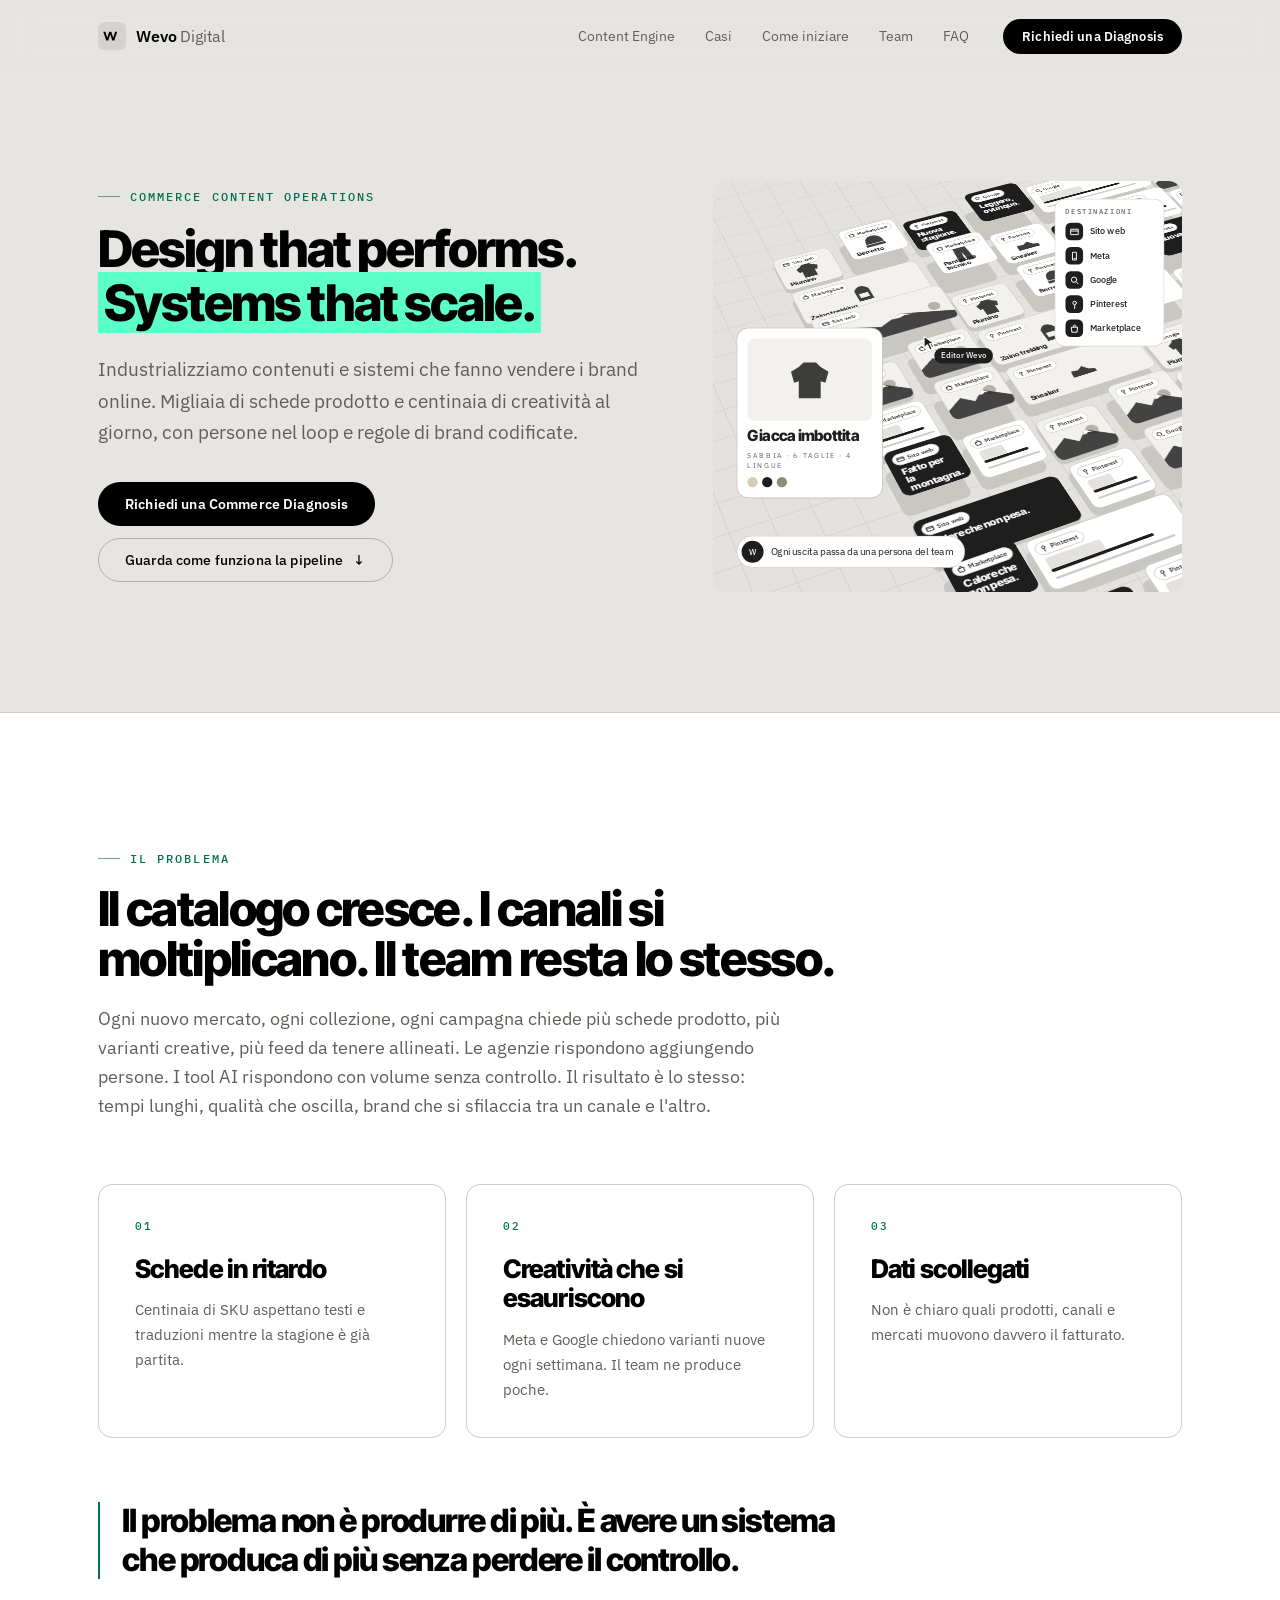
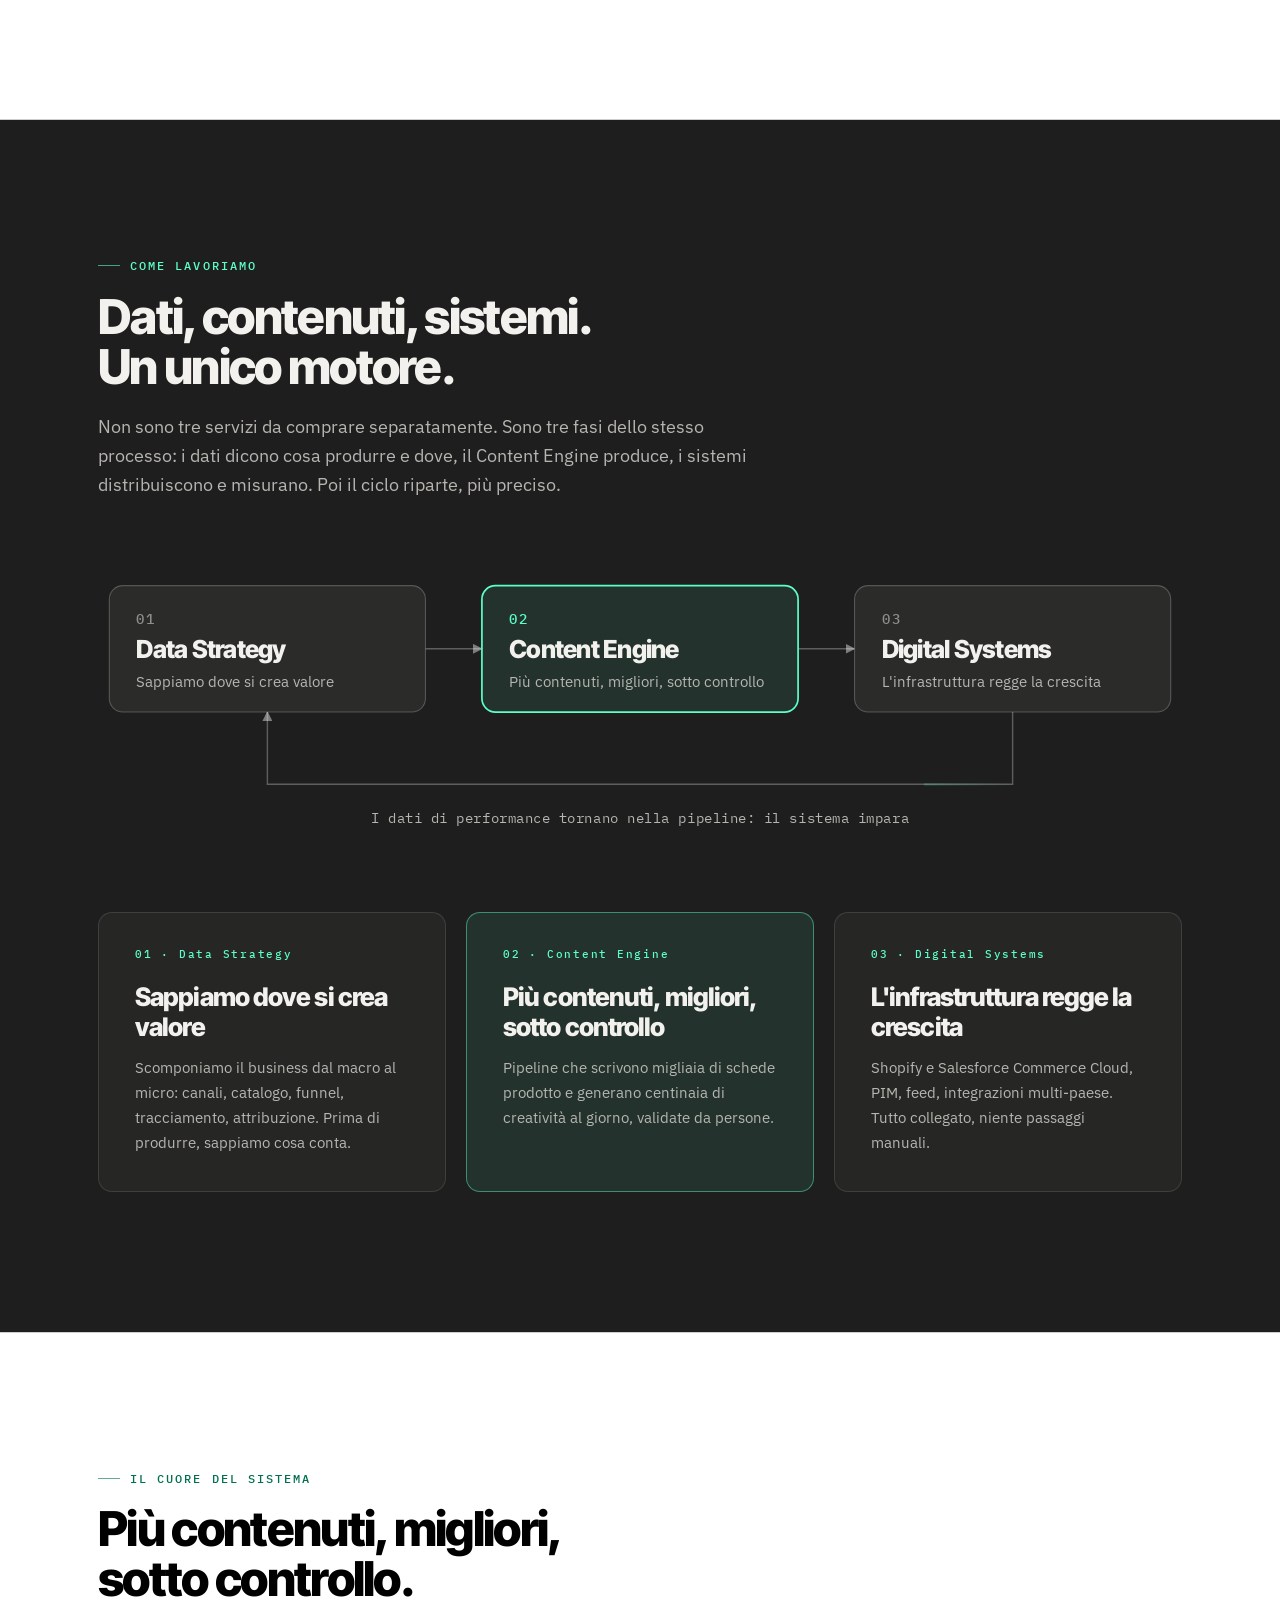
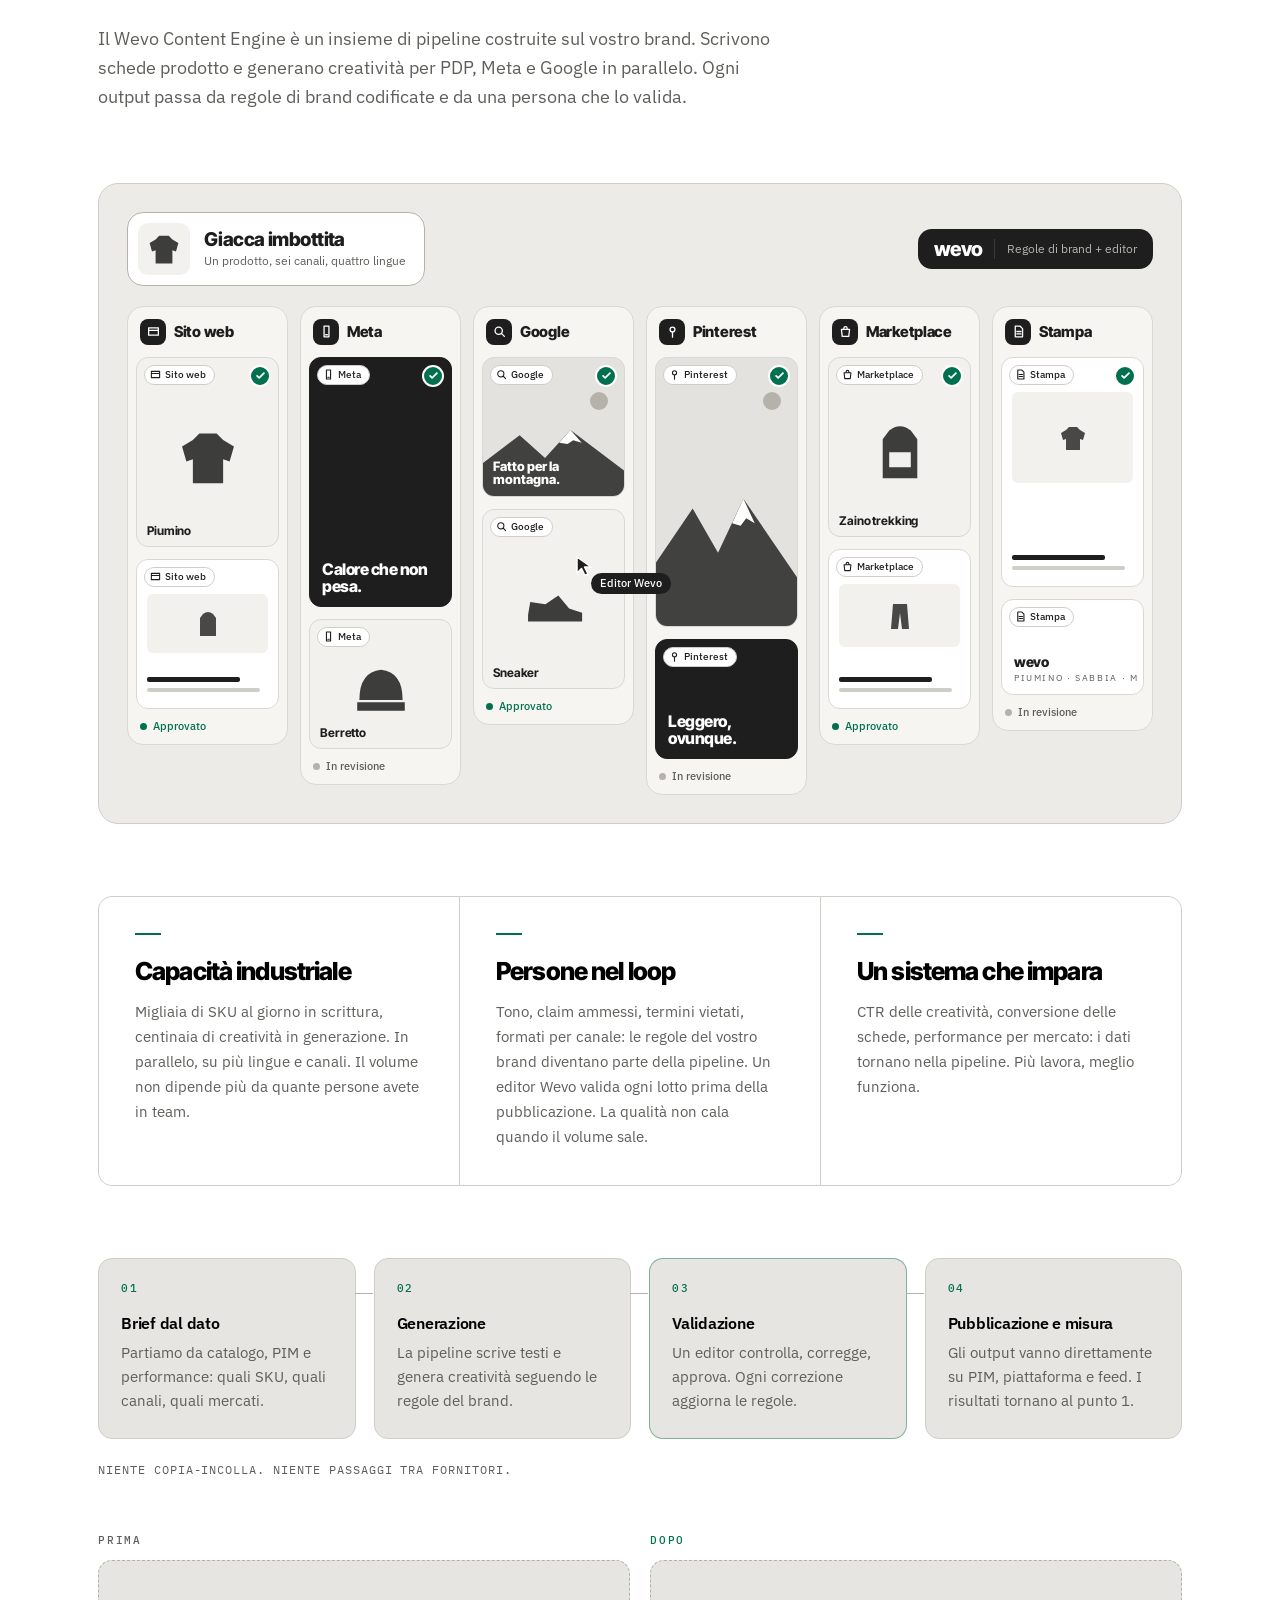
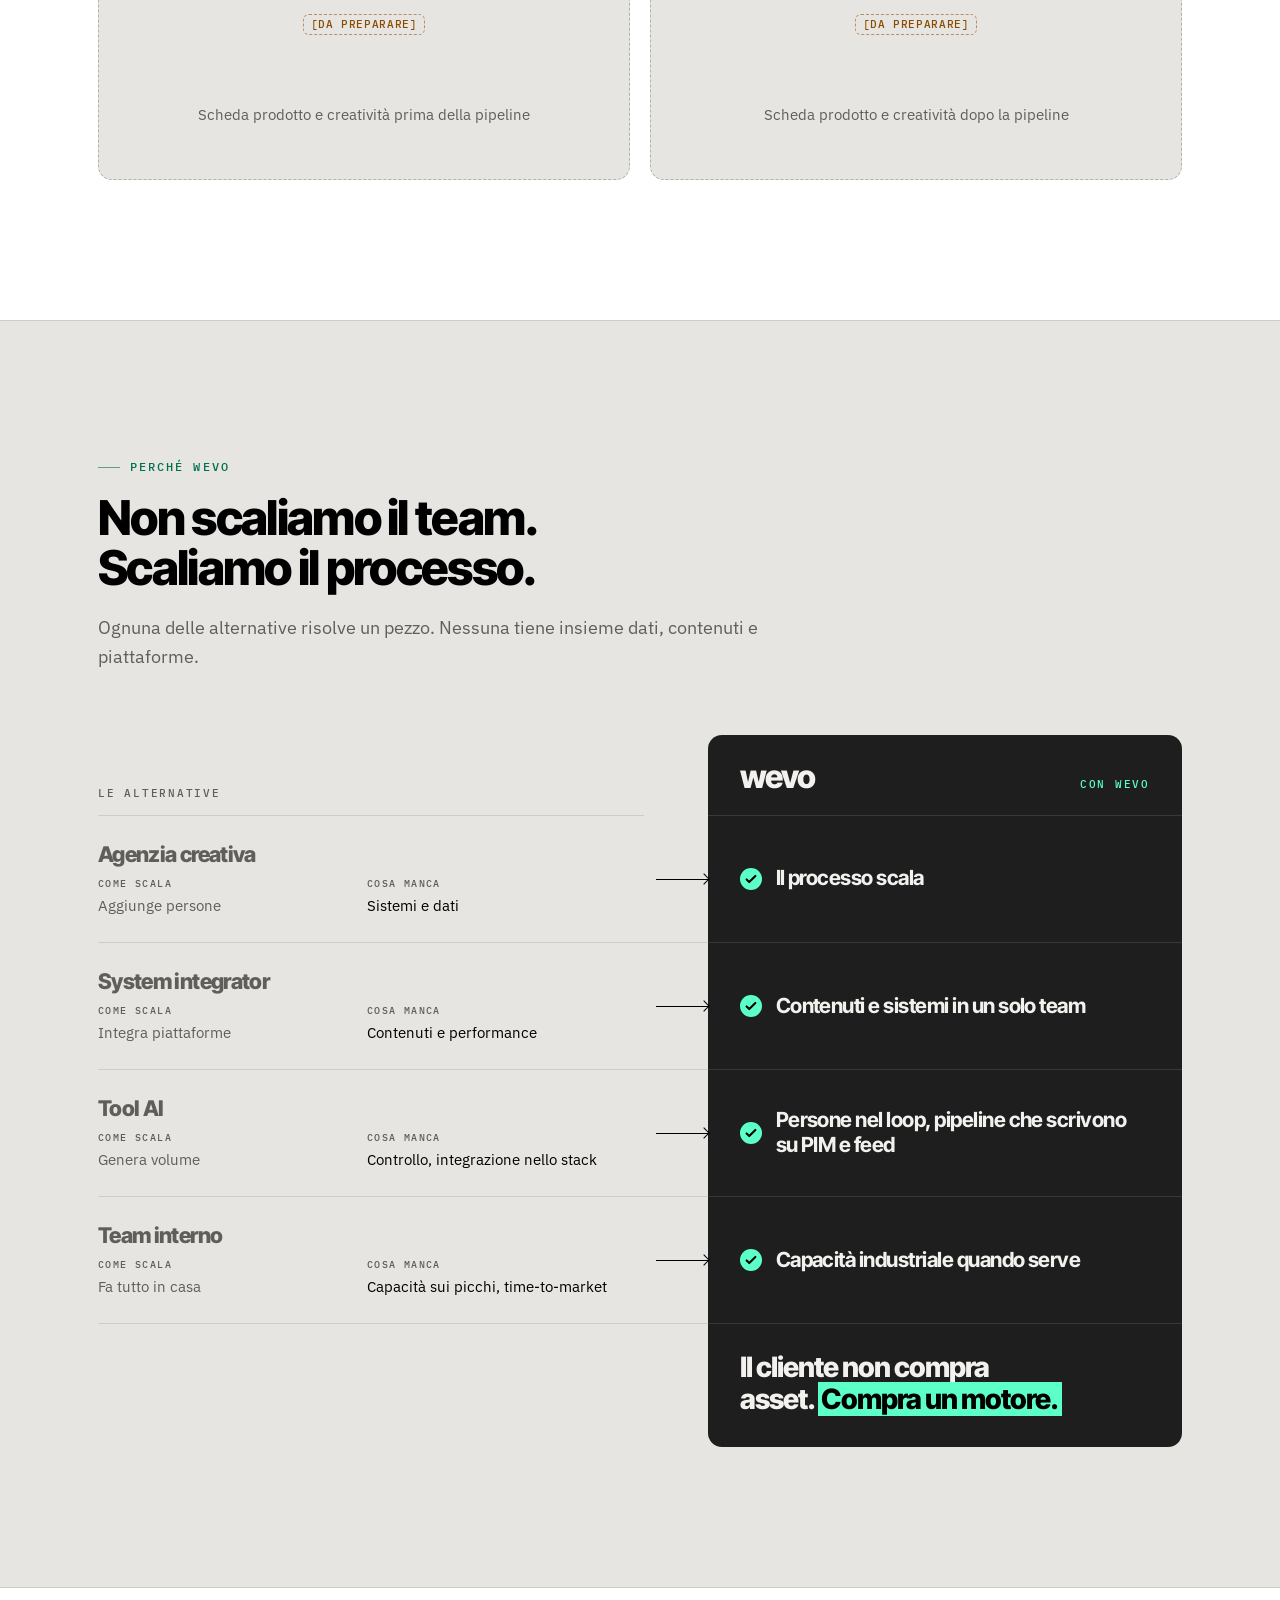
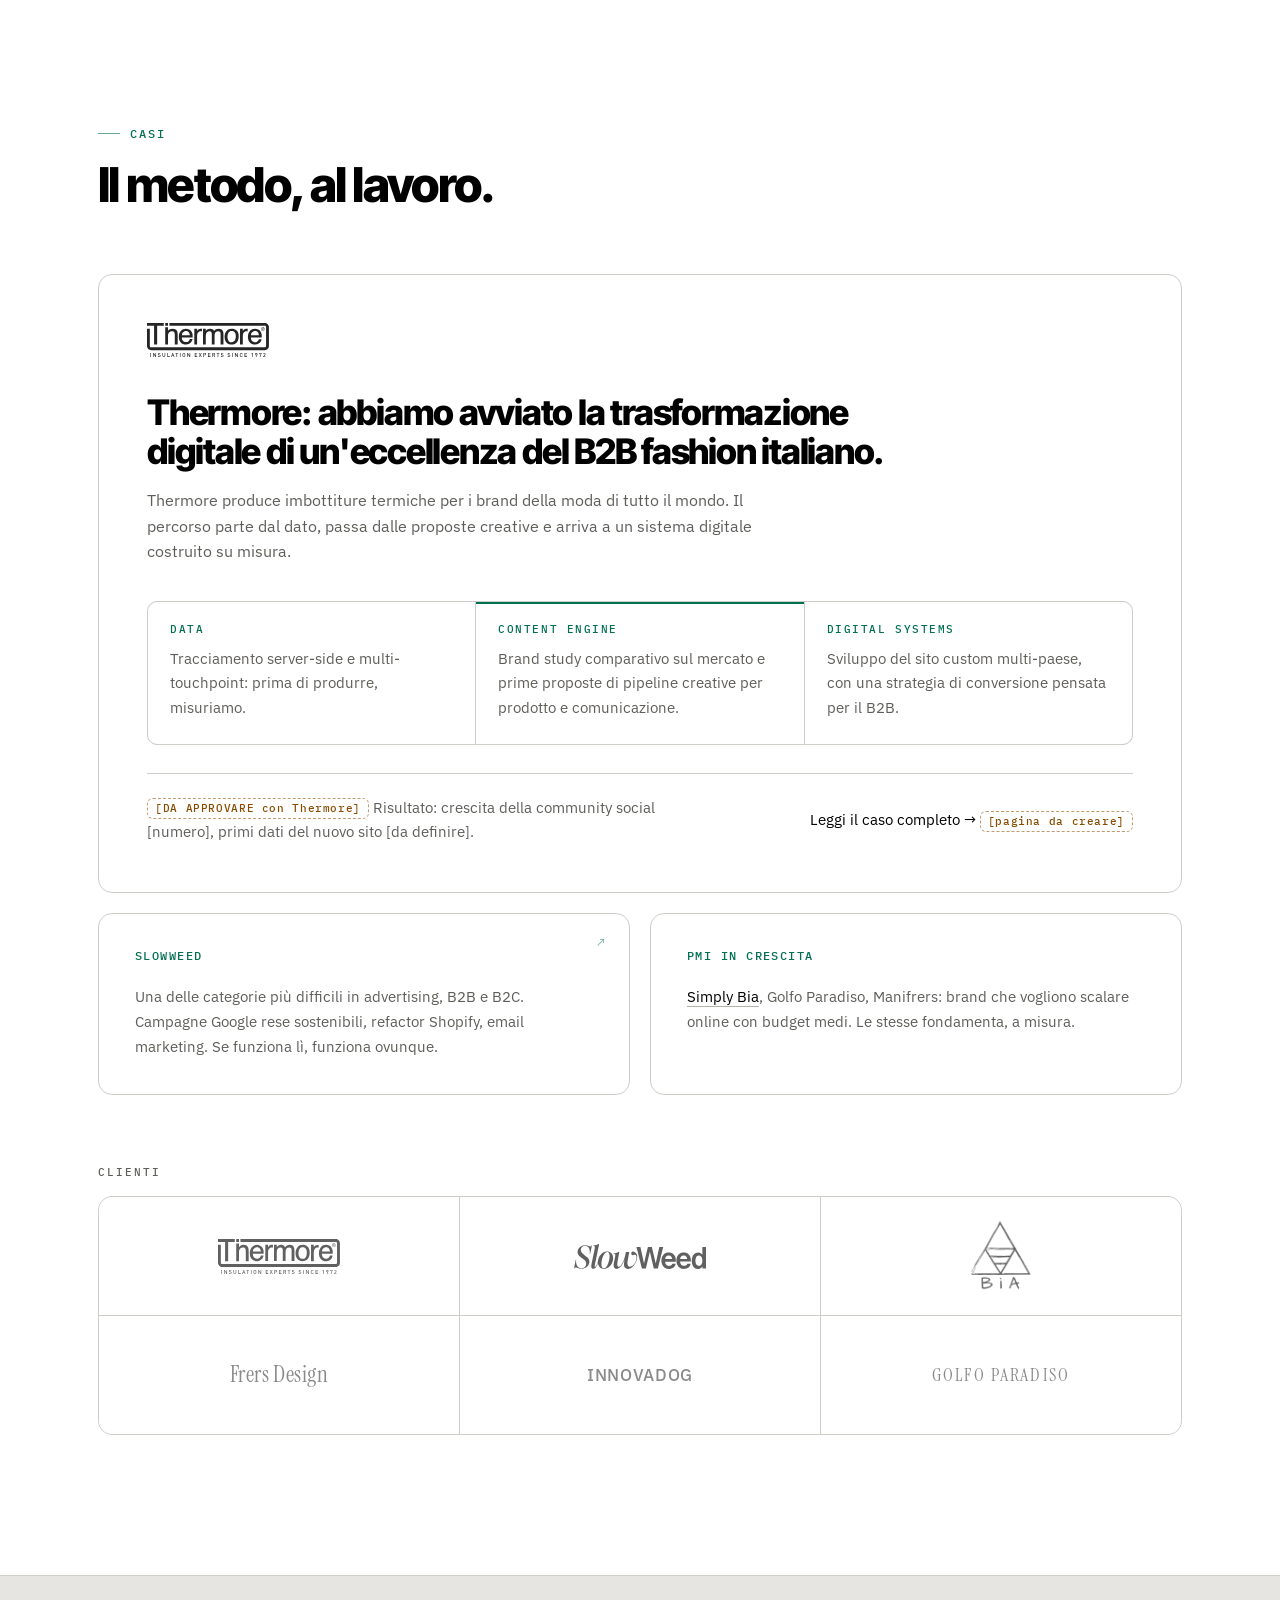
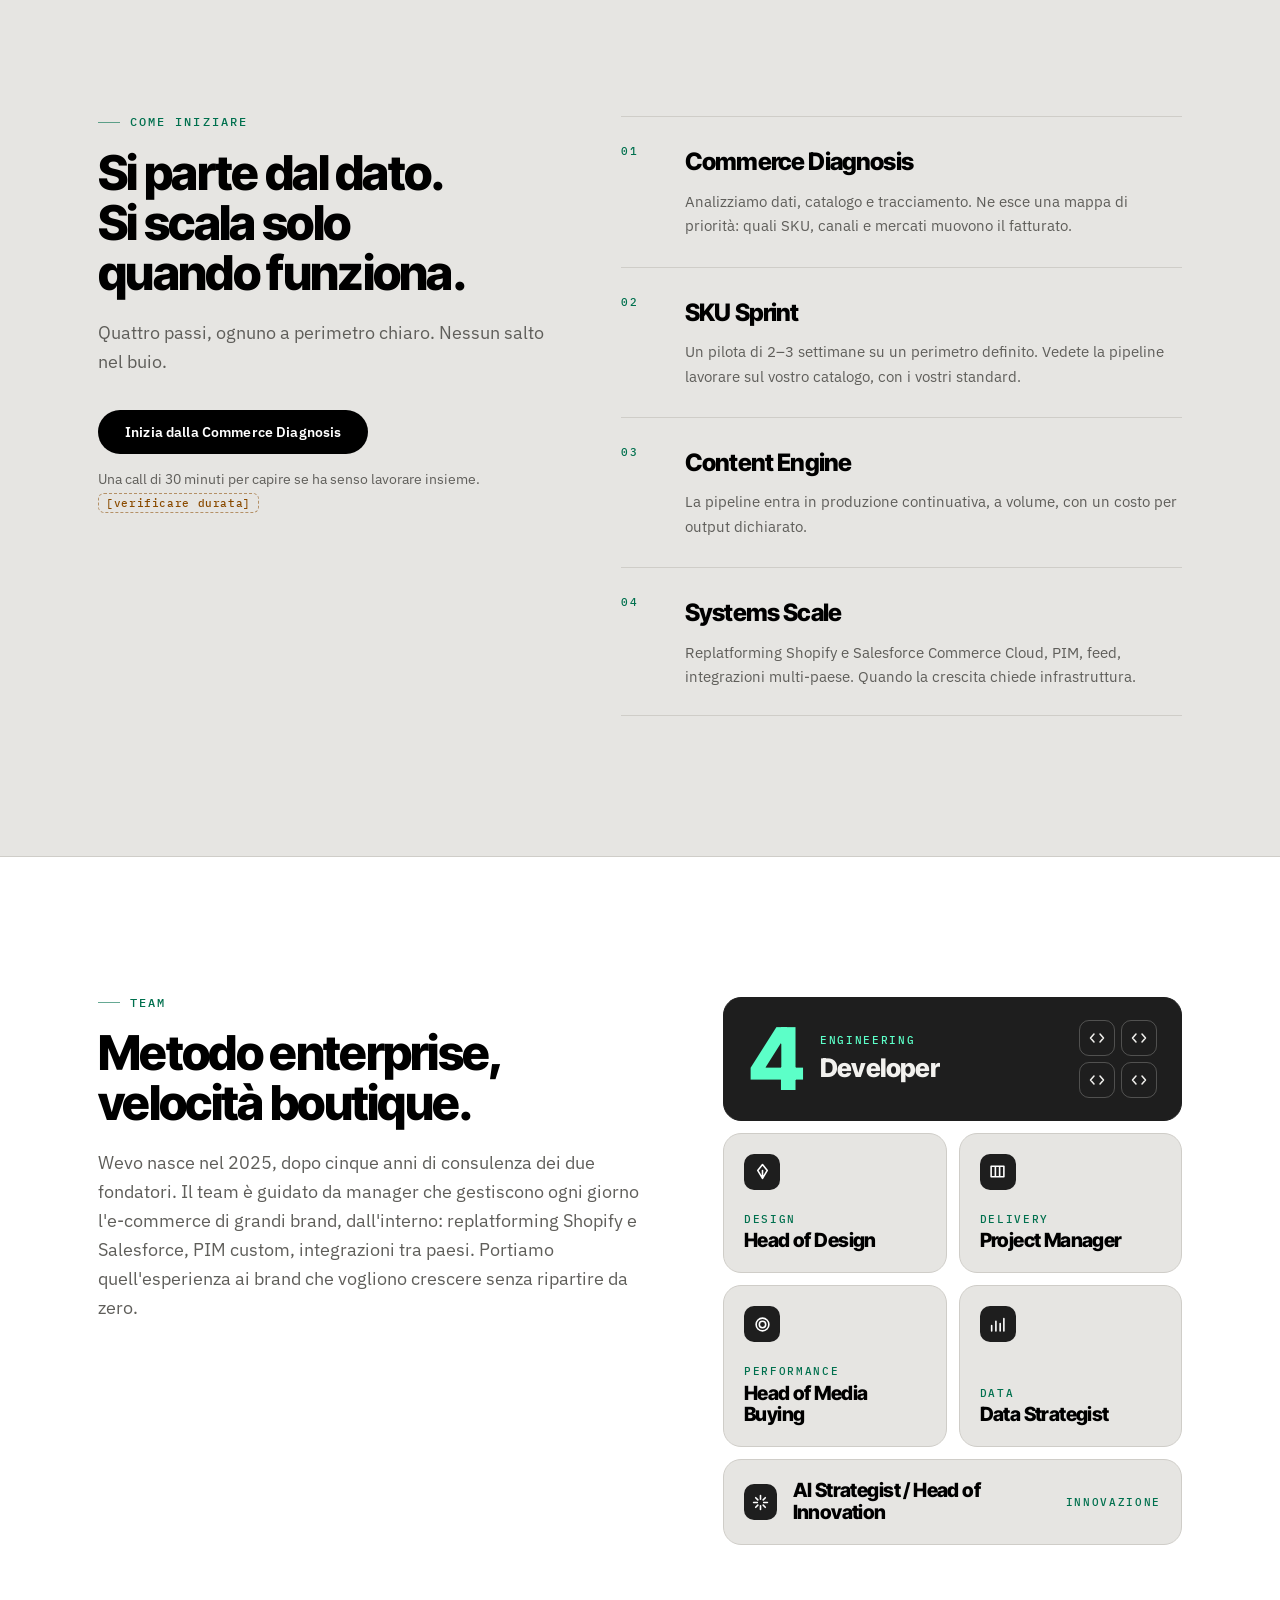
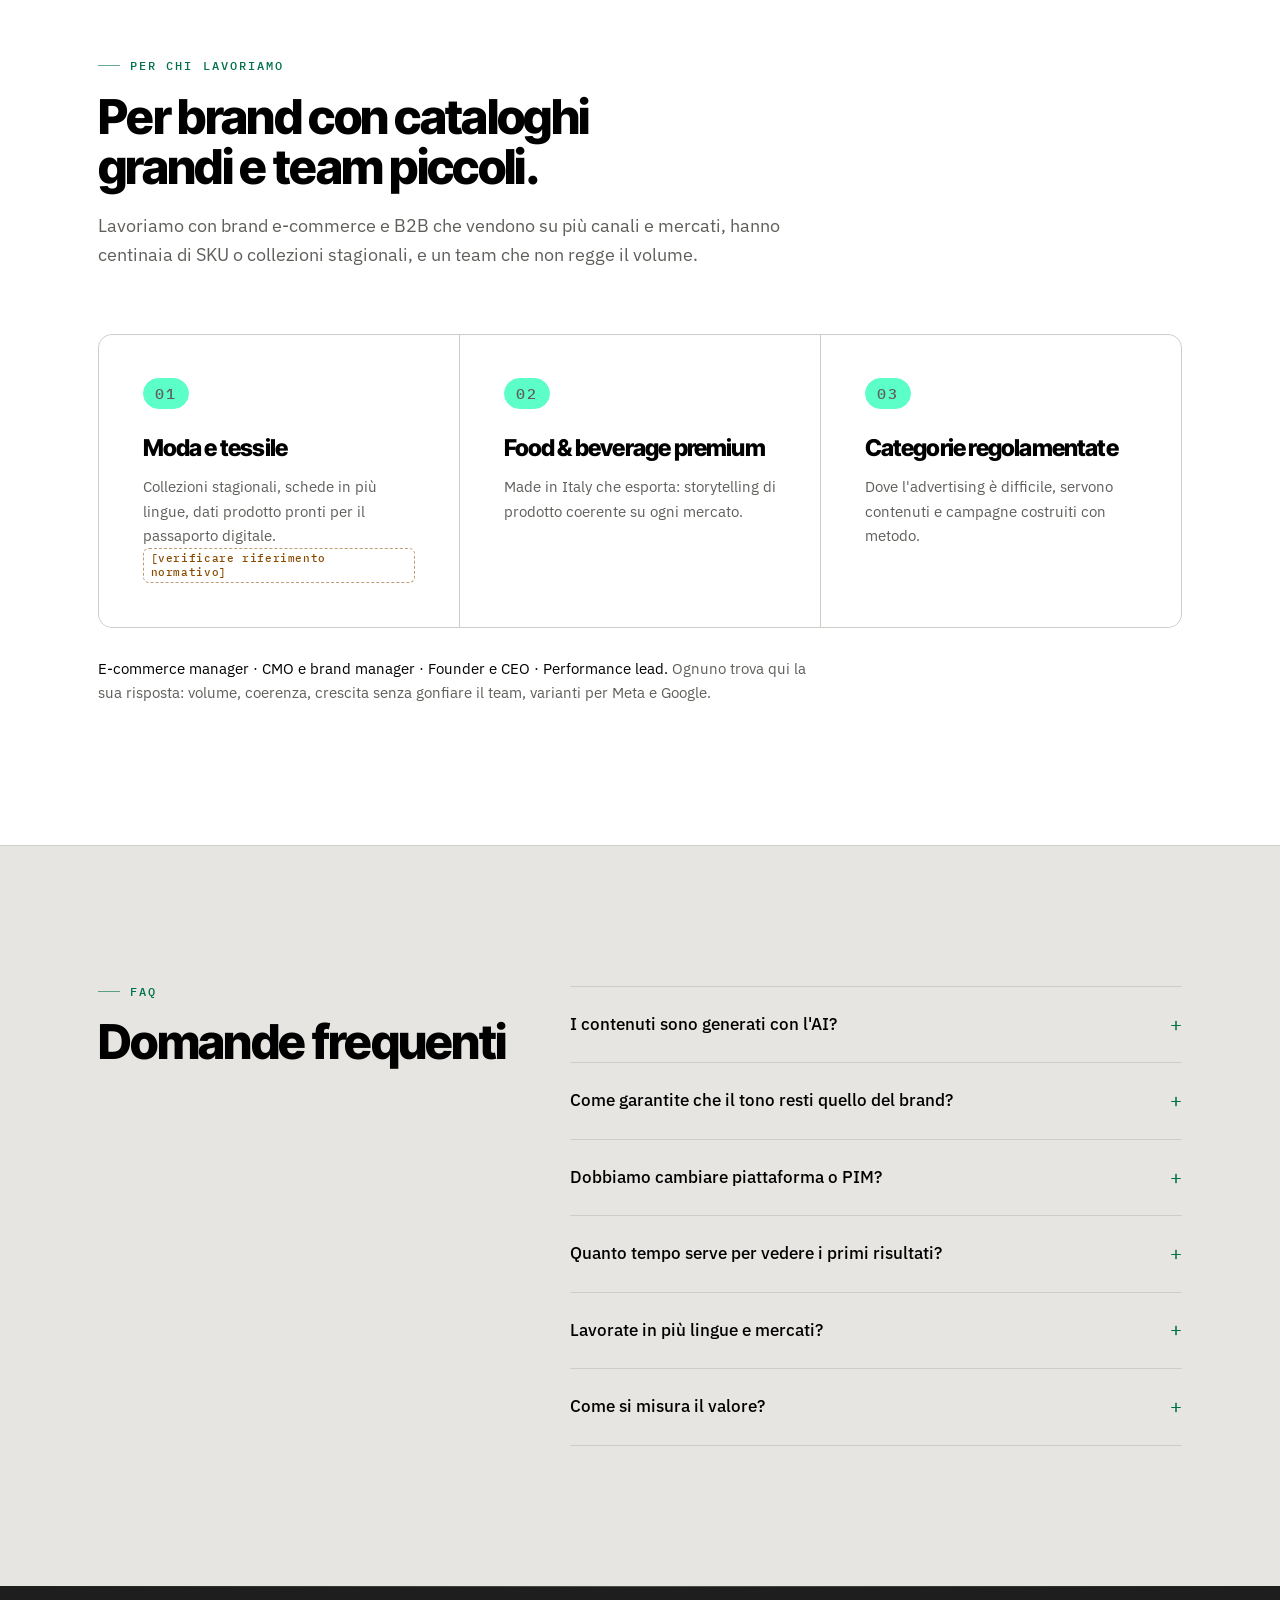
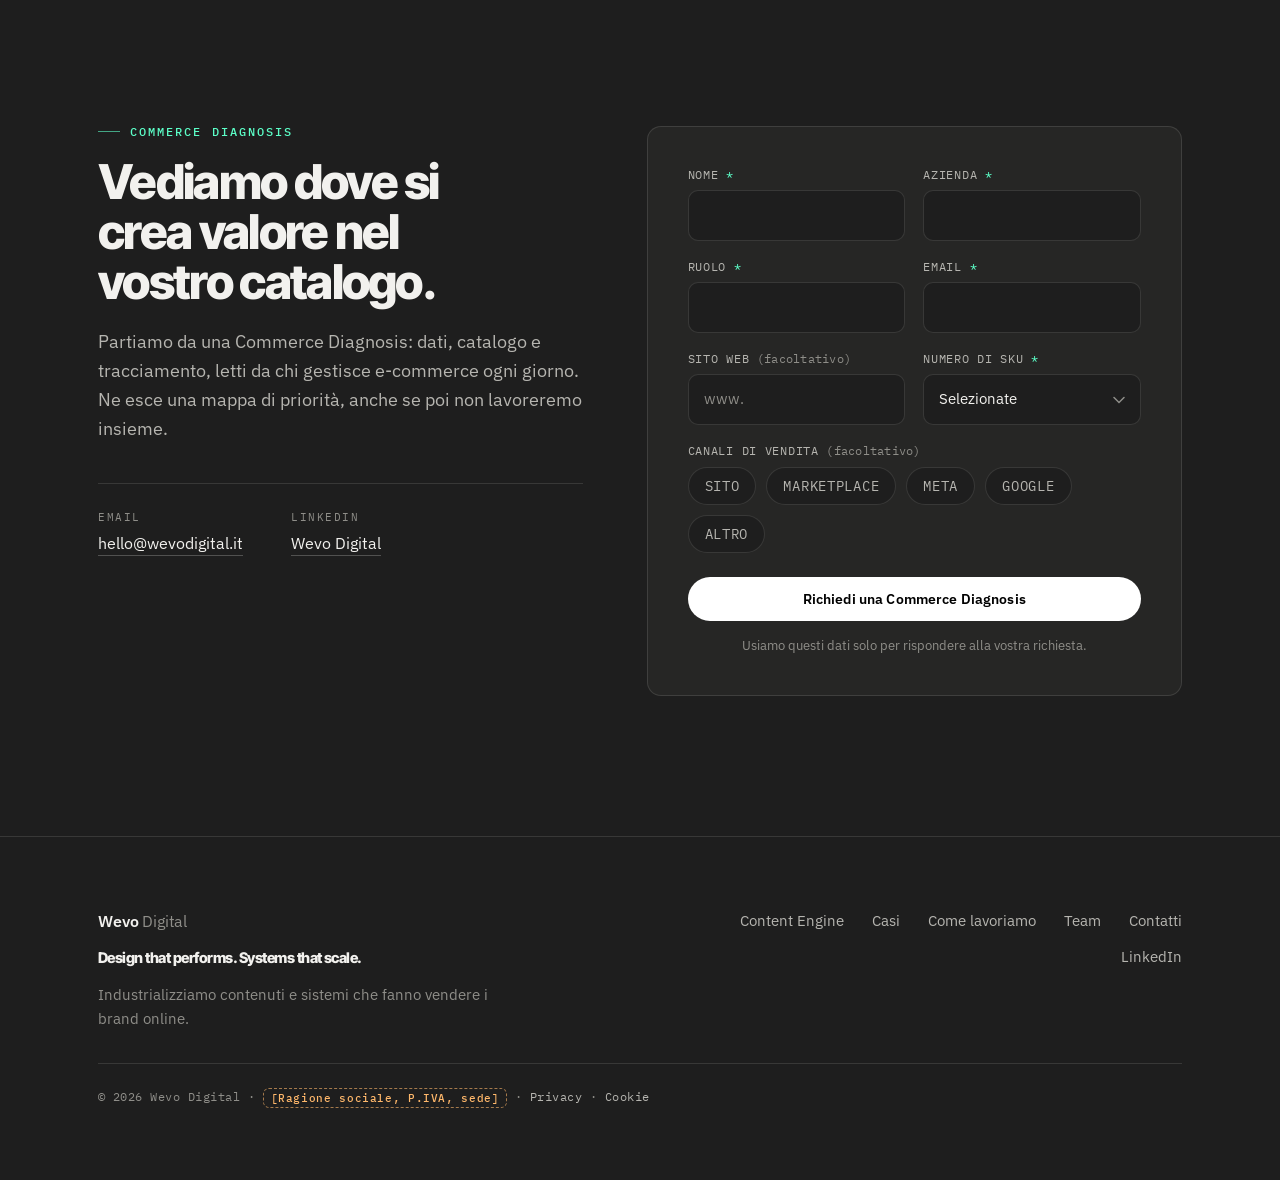
==== commit cd744702: "Casi: Thermore raccontato come trasformazione digitale avviata Titolo e intro sul percorso dato → pr" ====
--- a/index.html
+++ b/index.html
@@ -473,27 +473,27 @@
           <a class="case__brand" href="https://www.thermore.com" target="_blank" rel="noopener" aria-label="Thermore, apre il sito in una nuova scheda">
             <img class="logo-img logo-img--thermore" src="assets/img/clients/thermore.svg" width="128" height="36" alt="Thermore" decoding="async">
           </a>
-          <h3 class="case__title">Thermore: un'eccellenza del B2B fashion italiano, trasformata dal dato alla pipeline.</h3>
-          <p class="case__intro">Thermore produce imbottiture termiche per i brand della moda di tutto il mondo. Insieme stiamo costruendo il sistema digitale che ne sostiene la crescita.</p>
+          <h3 class="case__title">Thermore: abbiamo avviato la trasformazione digitale di un'eccellenza del B2B fashion italiano.</h3>
+          <p class="case__intro">Thermore produce imbottiture termiche per i brand della moda di tutto il mondo. Il percorso parte dal dato, passa dalle proposte creative e arriva a un sistema digitale costruito su misura.</p>
         </div>
 
         <ol class="case__steps">
           <li>
             <p class="case__phase">Data</p>
-            <p>Tracciamento server-side e multi-touchpoint. Brand study comparativi sul mercato.</p>
+            <p>Tracciamento server-side e multi-touchpoint: prima di produrre, misuriamo.</p>
           </li>
           <li class="case__step--accent">
             <p class="case__phase">Content Engine</p>
-            <p>Pipeline creative e scrittura delle schede prodotto, con validazione del team.</p>
+            <p>Brand study comparativo sul mercato e prime proposte di pipeline creative per prodotto e comunicazione.</p>
           </li>
           <li>
             <p class="case__phase">Digital Systems</p>
-            <p>Sito custom multi-paese, con strategia di conversione pensata per il B2B.</p>
+            <p>Sviluppo del sito custom multi-paese, con una strategia di conversione pensata per il B2B.</p>
           </li>
         </ol>
 
         <div class="case__foot">
-          <p class="case__result"><span class="ph">[DA APPROVARE con Thermore]</span> Risultato: crescita della community social [numero], metriche pipeline [SKU/giorno, tempi].</p>
+          <p class="case__result"><span class="ph">[DA APPROVARE con Thermore]</span> Risultato: crescita della community social [numero], primi dati del nuovo sito [da definire].</p>
           <span class="case__cta">Leggi il caso completo <span aria-hidden="true">→</span> <span class="ph">[pagina da creare]</span></span>
         </div>
       </article>
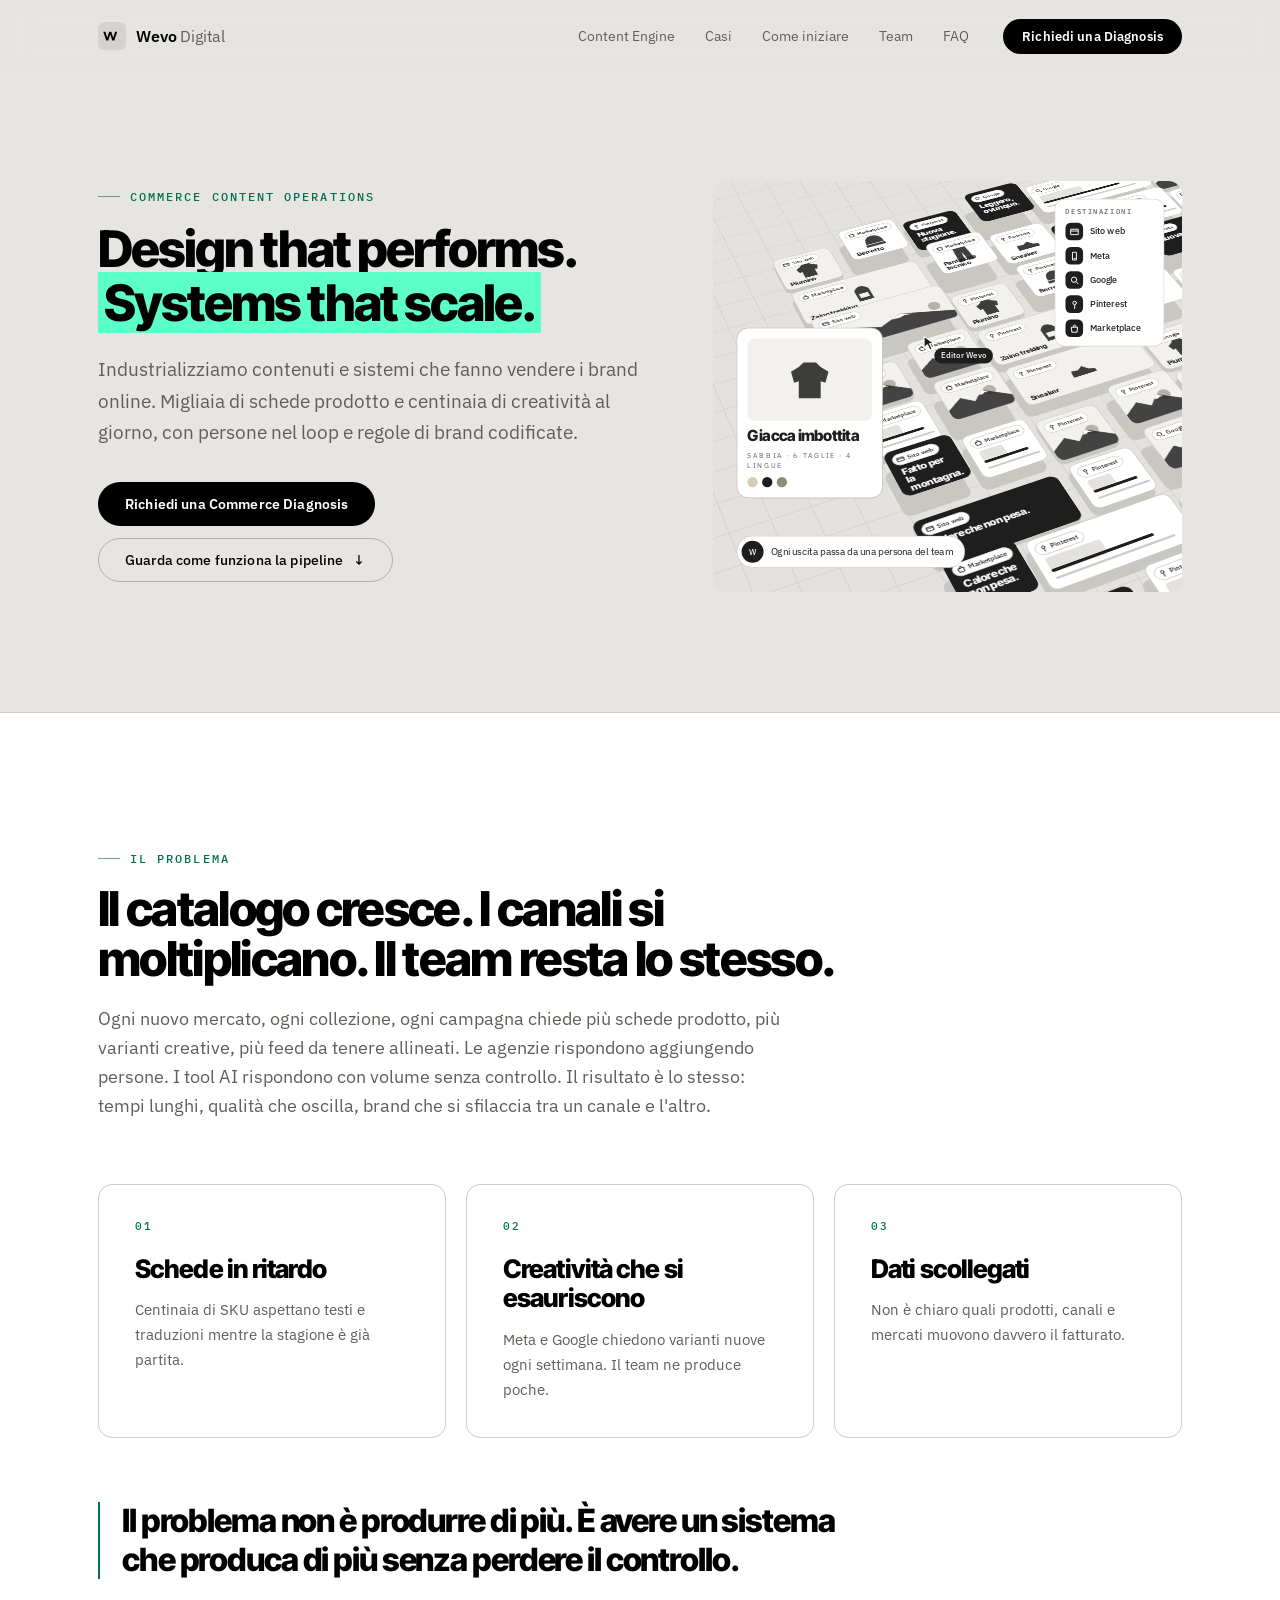
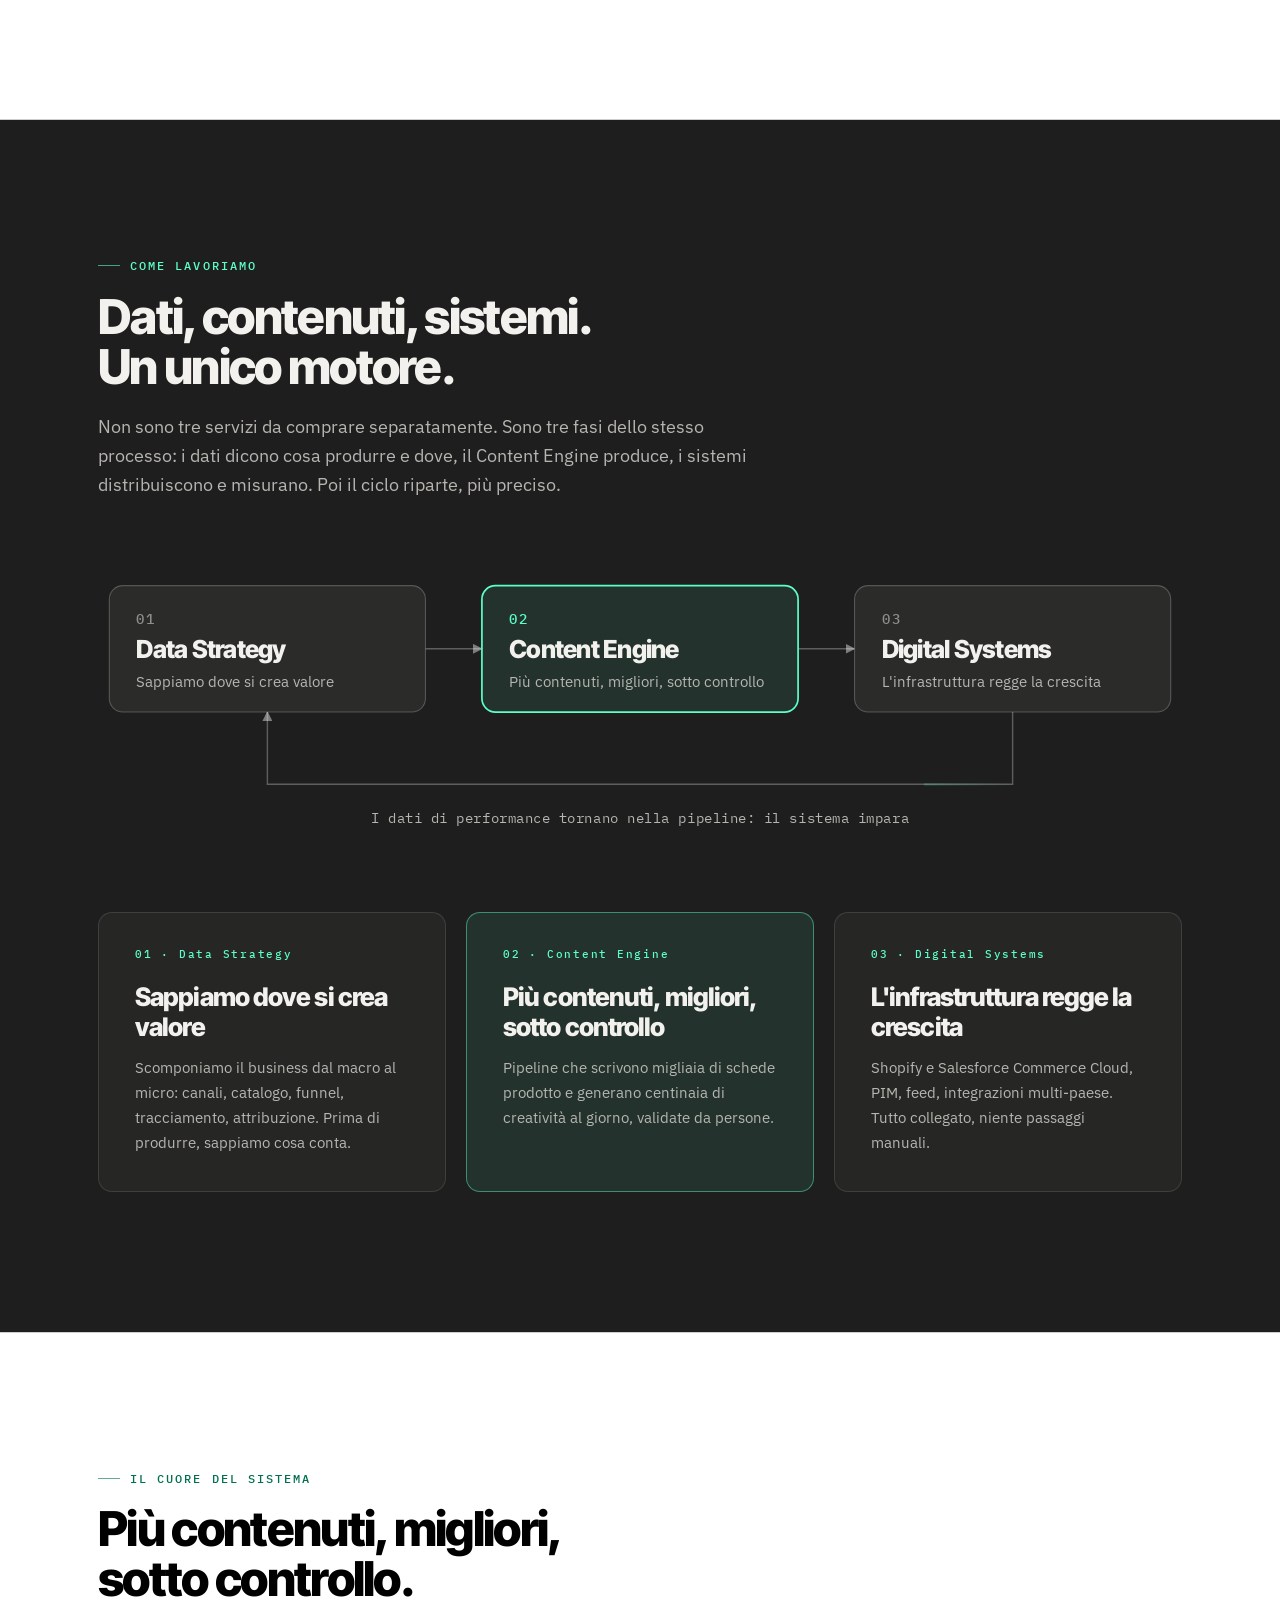
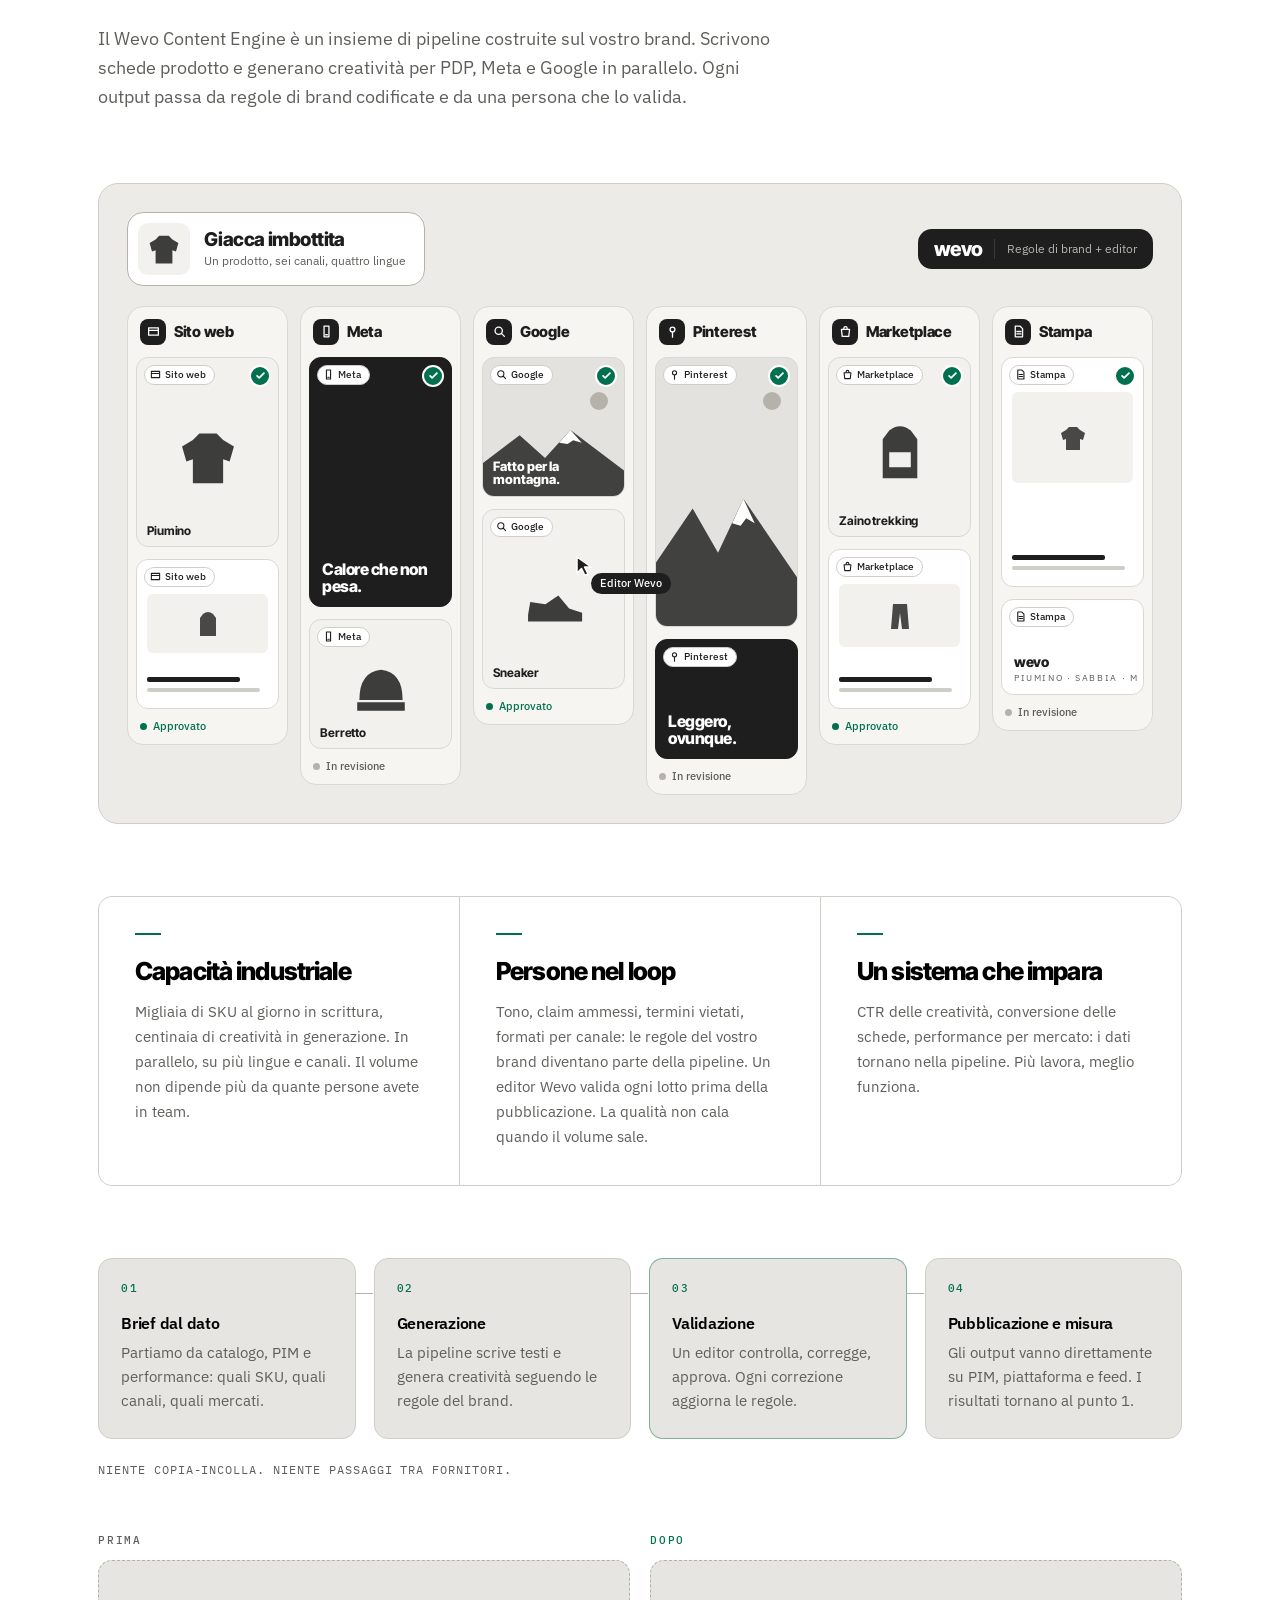
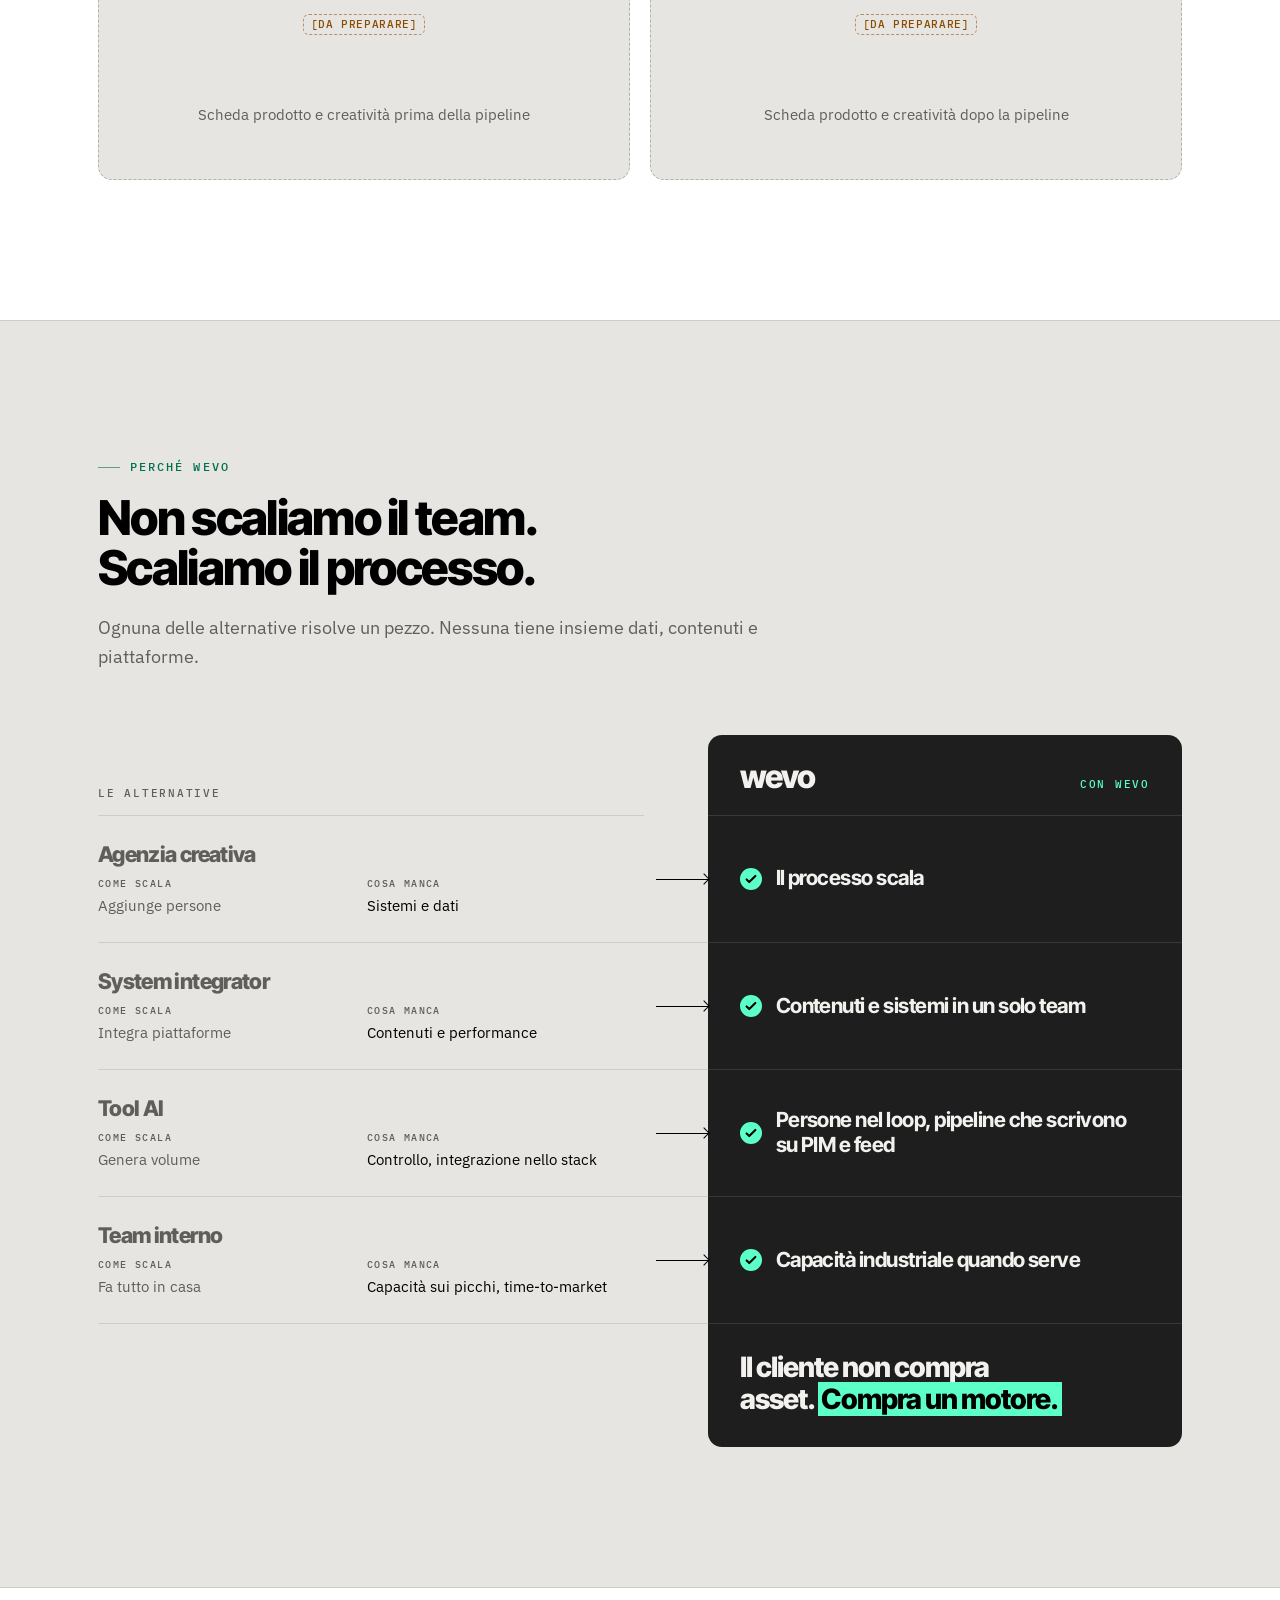
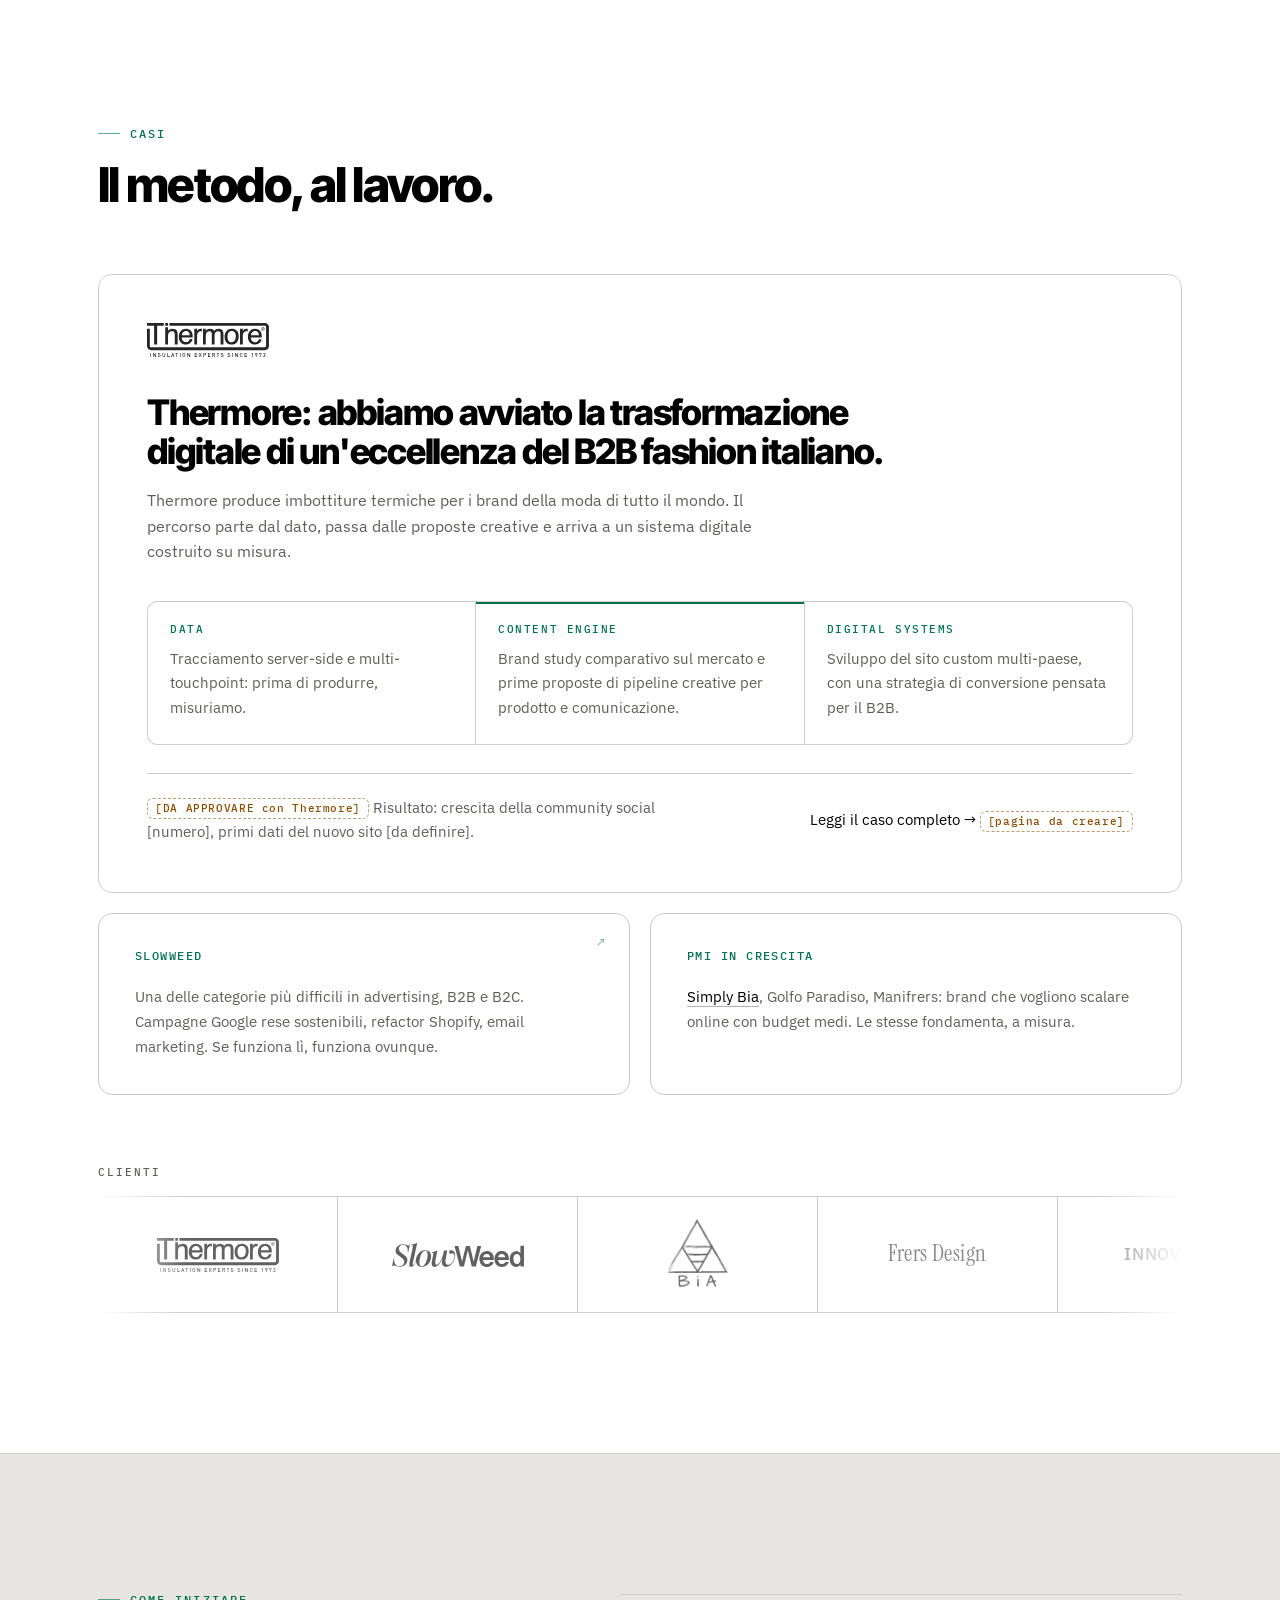
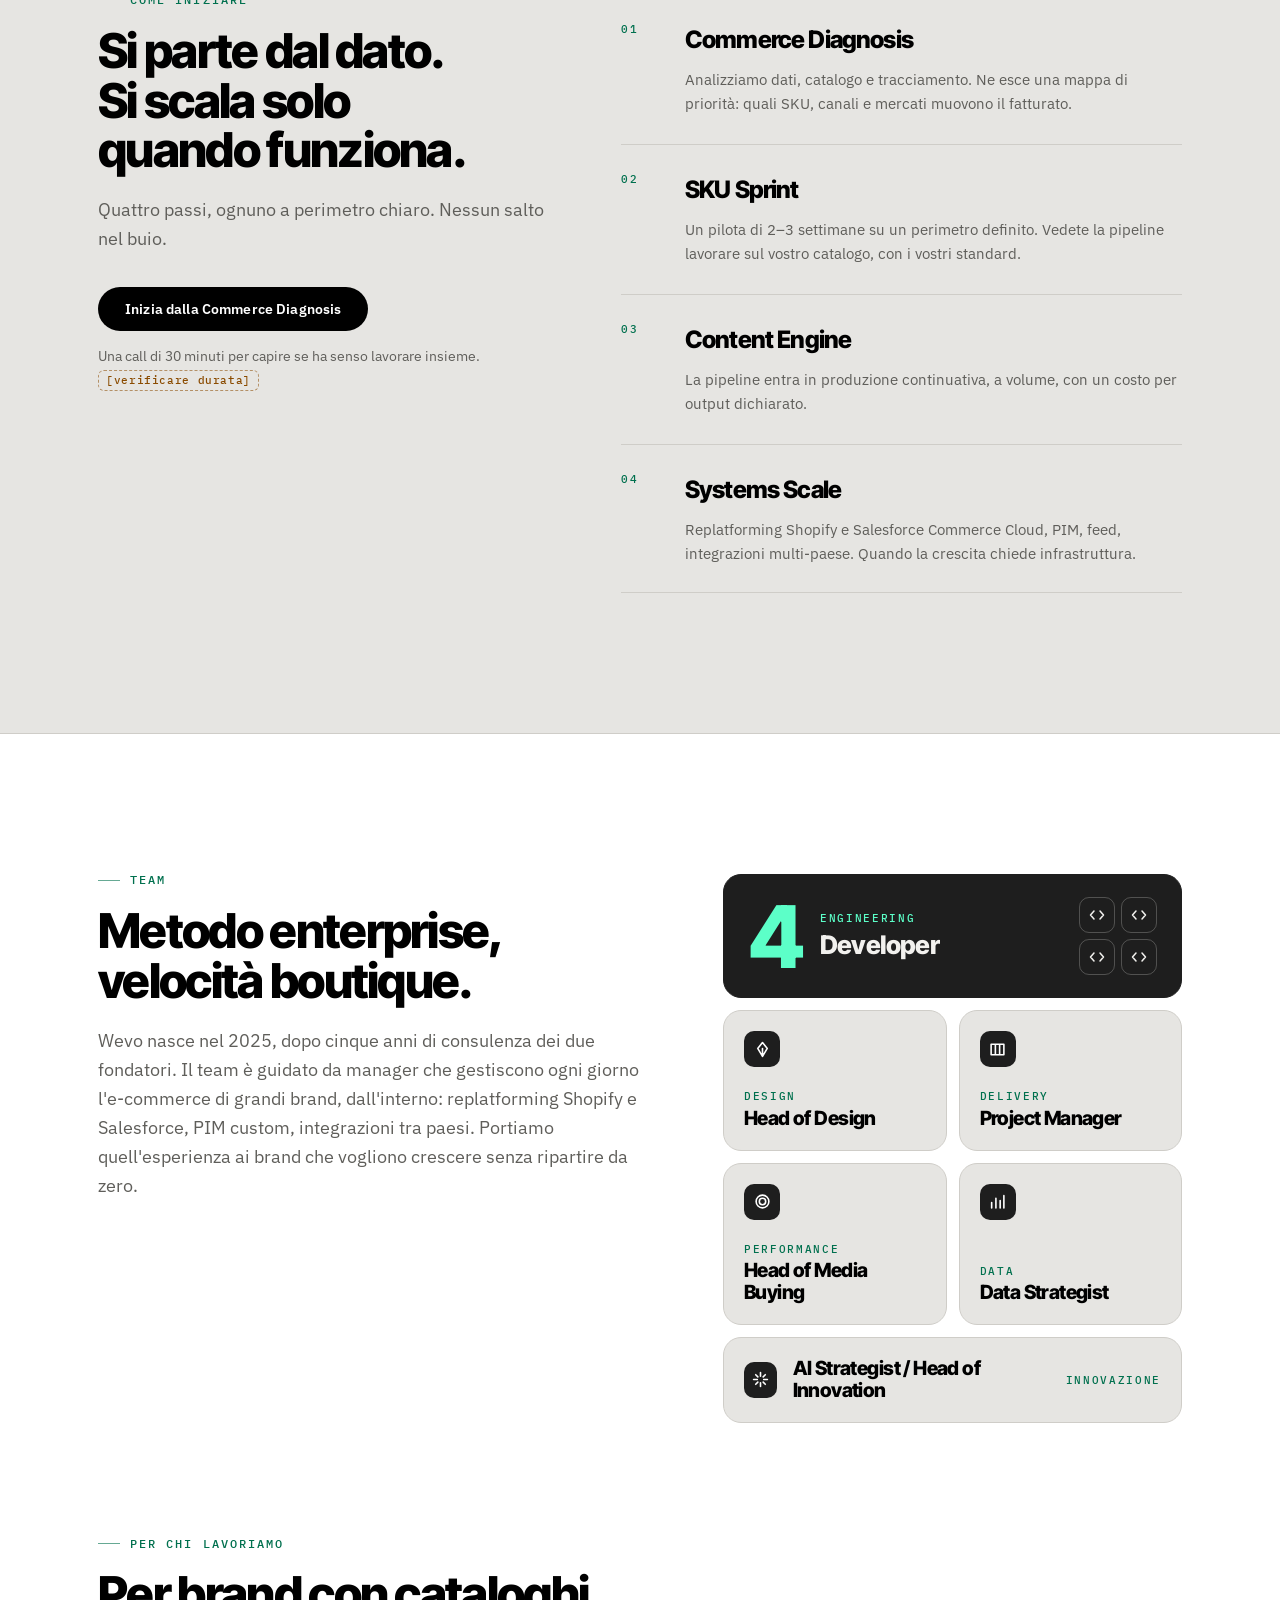
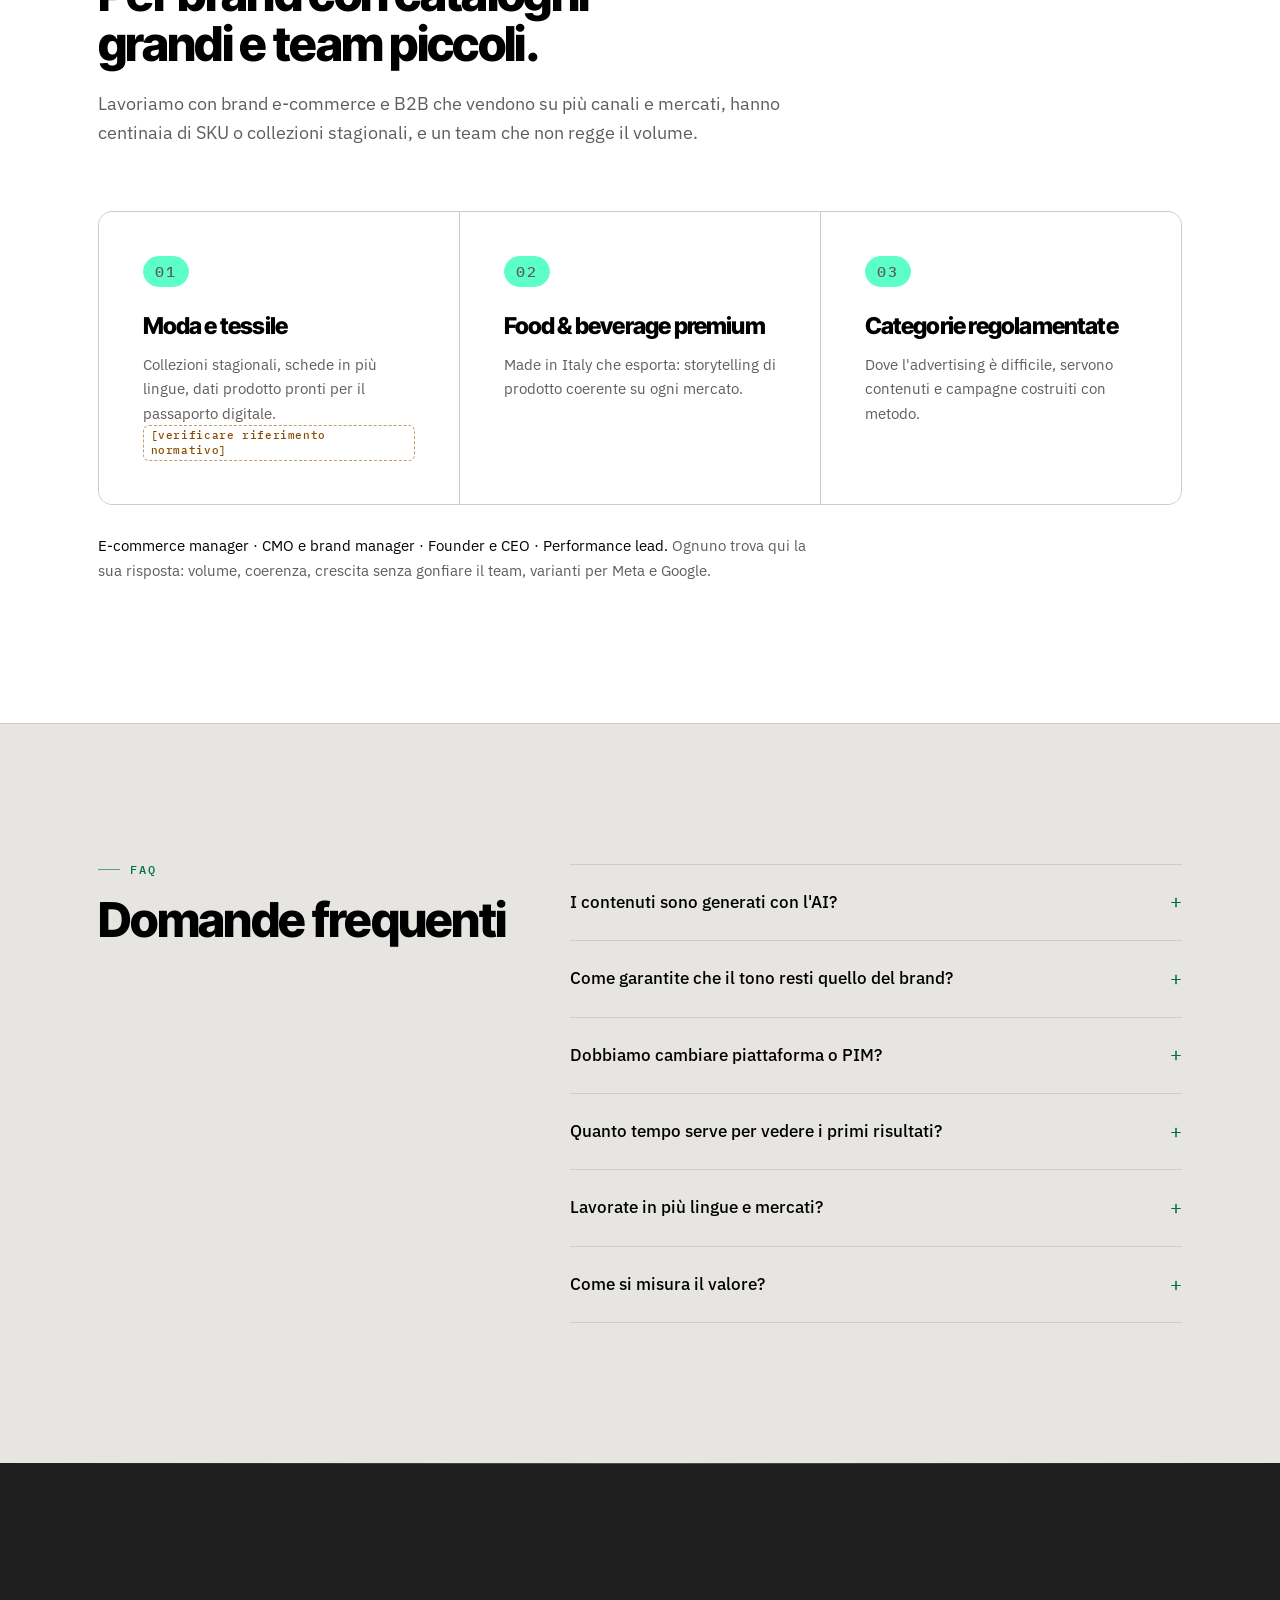
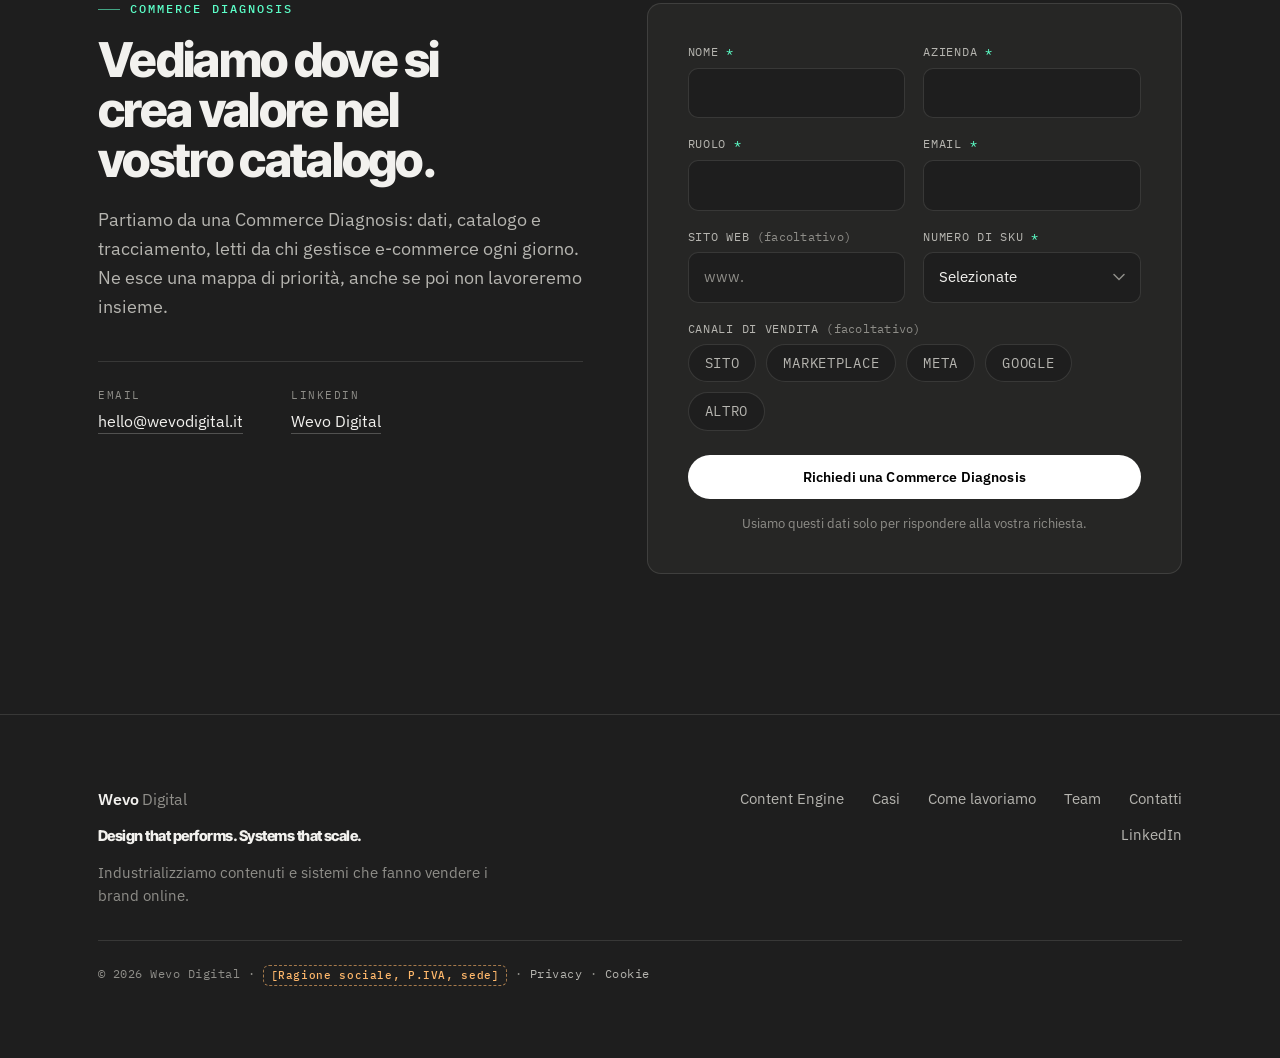
==== commit 56f58b58: "Clienti: loghi in un nastro che scorre da sinistra a destra La griglia loghi diventa un marquee cont" ====
--- a/index.html
+++ b/index.html
@@ -510,7 +510,8 @@
       </div>
 
       <p class="logos__head reveal">Clienti</p>
-      <ul class="logos logos--3 reveal" aria-label="Clienti Wevo">
+      <div class="marquee reveal">
+        <ul class="logos logos--marquee" aria-label="Clienti Wevo">
         <li class="logos__item">
           <a class="logos__link" href="https://www.thermore.com" target="_blank" rel="noopener" aria-label="Thermore, apre il sito in una nuova scheda">
             <img class="logo-img logo-img--thermore" src="assets/img/clients/thermore.svg" width="128" height="36" alt="Thermore" loading="lazy" decoding="async">
@@ -535,7 +536,34 @@
         <li class="logos__item"><span class="wordmark wordmark--h">Innovadog</span></li>
         <!-- TODO: aggiungere il link al sito ufficiale (href) quando confermato -->
         <li class="logos__item"><span class="wordmark wordmark--e">Golfo Paradiso</span></li>
-      </ul>
+        </ul>
+        <ul class="logos logos--marquee" aria-hidden="true">
+        <li class="logos__item">
+          <a class="logos__link" tabindex="-1" href="https://www.thermore.com" target="_blank" rel="noopener" aria-label="Thermore, apre il sito in una nuova scheda">
+            <img class="logo-img logo-img--thermore" src="assets/img/clients/thermore.svg" width="128" height="36" alt="Thermore" loading="lazy" decoding="async">
+          </a>
+        </li>
+        <li class="logos__item">
+          <a class="logos__link" tabindex="-1" href="https://slowweed.ch/" target="_blank" rel="noopener" aria-label="Slowweed, apre il sito in una nuova scheda">
+            <img class="logo-img logo-img--slowweed" src="assets/img/clients/slowweed.svg" width="268" height="50" alt="Slowweed" loading="lazy" decoding="async">
+          </a>
+        </li>
+        <li class="logos__item">
+          <a class="logos__link" tabindex="-1" href="https://www.simplybia.com/" target="_blank" rel="noopener" aria-label="SimplyBia, apre il sito in una nuova scheda">
+            <img class="logo-img logo-img--simplybia" src="assets/img/clients/simplybia.png" width="280" height="300" alt="SimplyBia" loading="lazy" decoding="async">
+          </a>
+        </li>
+        <li class="logos__item">
+          <a class="logos__link" tabindex="-1" href="https://frers.design/" target="_blank" rel="noopener" aria-label="Frers Design, apre il sito in una nuova scheda">
+            <span class="wordmark wordmark--b">Frers Design</span>
+          </a>
+        </li>
+        <!-- TODO: aggiungere il link al sito ufficiale (href) quando confermato -->
+        <li class="logos__item"><span class="wordmark wordmark--h">Innovadog</span></li>
+        <!-- TODO: aggiungere il link al sito ufficiale (href) quando confermato -->
+        <li class="logos__item"><span class="wordmark wordmark--e">Golfo Paradiso</span></li>
+        </ul>
+      </div>
     </div>
   </section>
 
--- a/assets/css/styles.css
+++ b/assets/css/styles.css
@@ -1293,6 +1293,48 @@
 .wordmark--g { font: 400 1.3rem/1 var(--serif); font-style: italic; letter-spacing: .01em; }
 .wordmark--h { font: 500 1.2rem/1 var(--sans); letter-spacing: .04em; text-transform: uppercase; font-size: 1.05rem; }
 
+
+/* Clienti: nastro di loghi che scorre da sinistra a destra */
+.marquee {
+  display: flex;
+  overflow: hidden;
+  border-block: 1px solid var(--line);
+  -webkit-mask-image: linear-gradient(90deg, transparent, #000 8%, #000 92%, transparent);
+          mask-image: linear-gradient(90deg, transparent, #000 8%, #000 92%, transparent);
+}
+.logos.logos--marquee {
+  flex: 0 0 auto;
+  display: flex;
+  gap: 0;
+  border: 0;
+  border-radius: 0;
+  background: none;
+  overflow: visible;
+  list-style: none;
+  margin: 0;
+  padding: 0;
+}
+.logos--marquee .logos__item {
+  min-height: 112px;
+  min-width: 240px;
+  background: transparent !important;
+  border-right: 1px solid var(--line);
+}
+@keyframes marquee-ltr { from { transform: translateX(-100%); } to { transform: translateX(0); } }
+@media (prefers-reduced-motion: no-preference) {
+  .logos--marquee { animation: marquee-ltr 36s linear infinite; }
+  .marquee:hover .logos--marquee,
+  .marquee:focus-within .logos--marquee { animation-play-state: paused; }
+}
+@media (prefers-reduced-motion: reduce) {
+  .marquee { -webkit-mask-image: none; mask-image: none; flex-wrap: wrap; }
+  .logos--marquee[aria-hidden="true"] { display: none; }
+  .logos.logos--marquee { flex-wrap: wrap; }
+}
+@media (max-width: 680px) {
+  .logos--marquee .logos__item { min-width: 170px; min-height: 92px; }
+}
+
 /* Perché Wevo */
 .about {
   display: grid;
@@ -1728,6 +1770,7 @@
   .hero__actions .btn { flex: 1 1 auto; white-space: normal; text-align: center; }
   .logos,
   .logos.logos--3 { grid-template-columns: repeat(2, minmax(0, 1fr)); }
+  .logos.logos--marquee { display: flex; }
 
   /* Ciclo: versione verticale testuale al posto dell'SVG */
   .cycle__svg { display: none; }
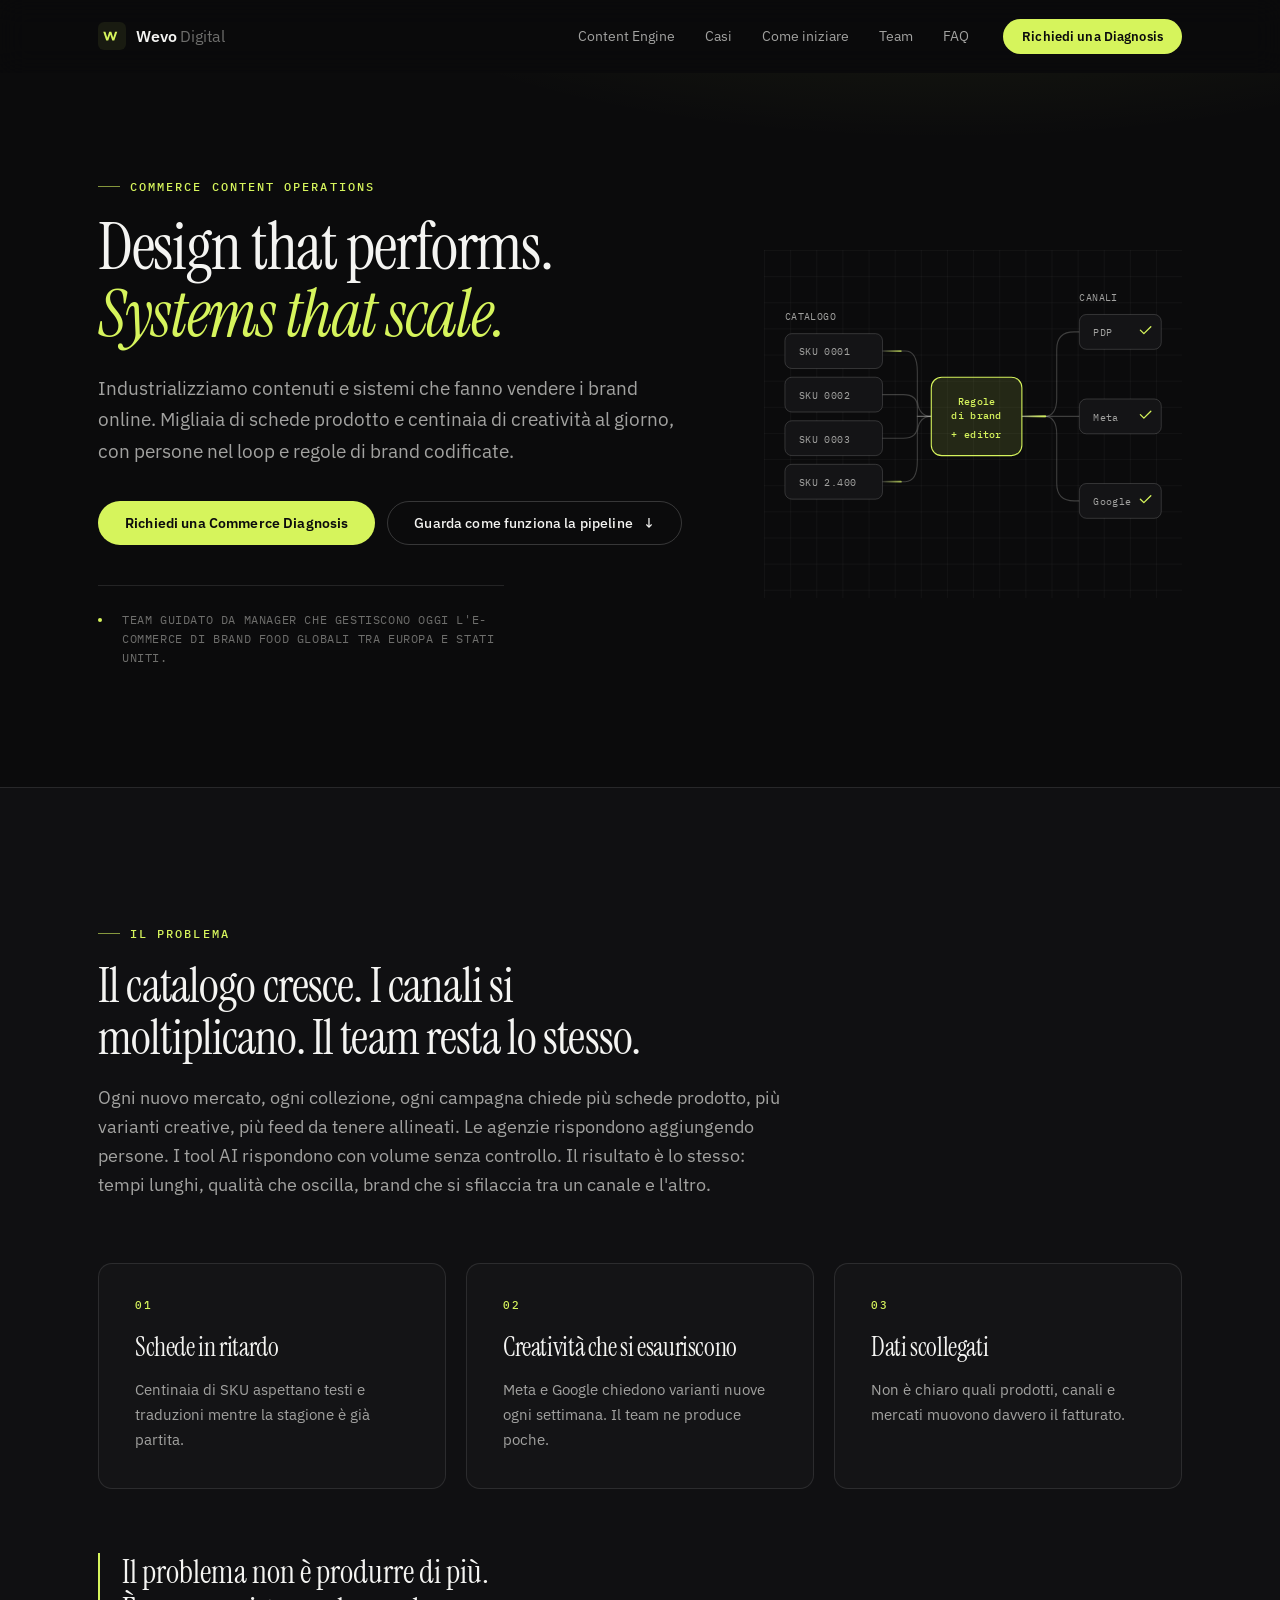
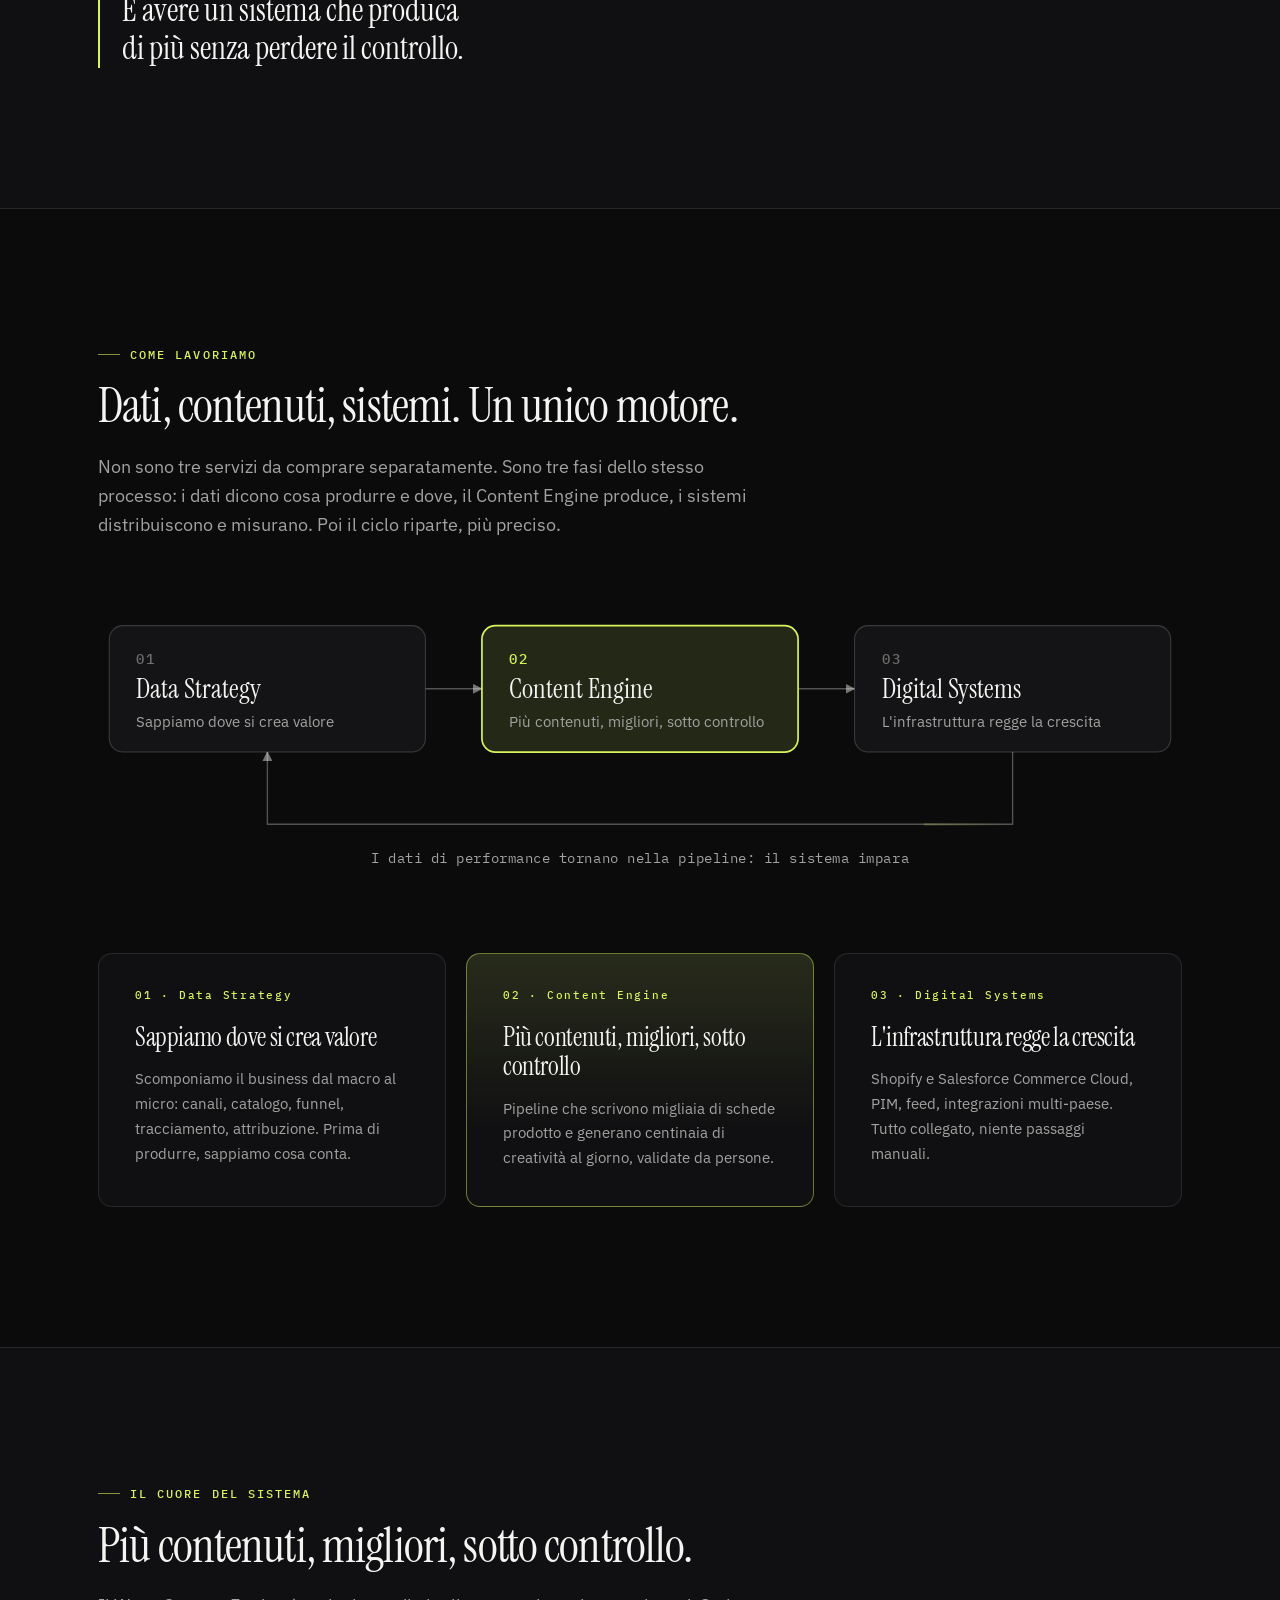
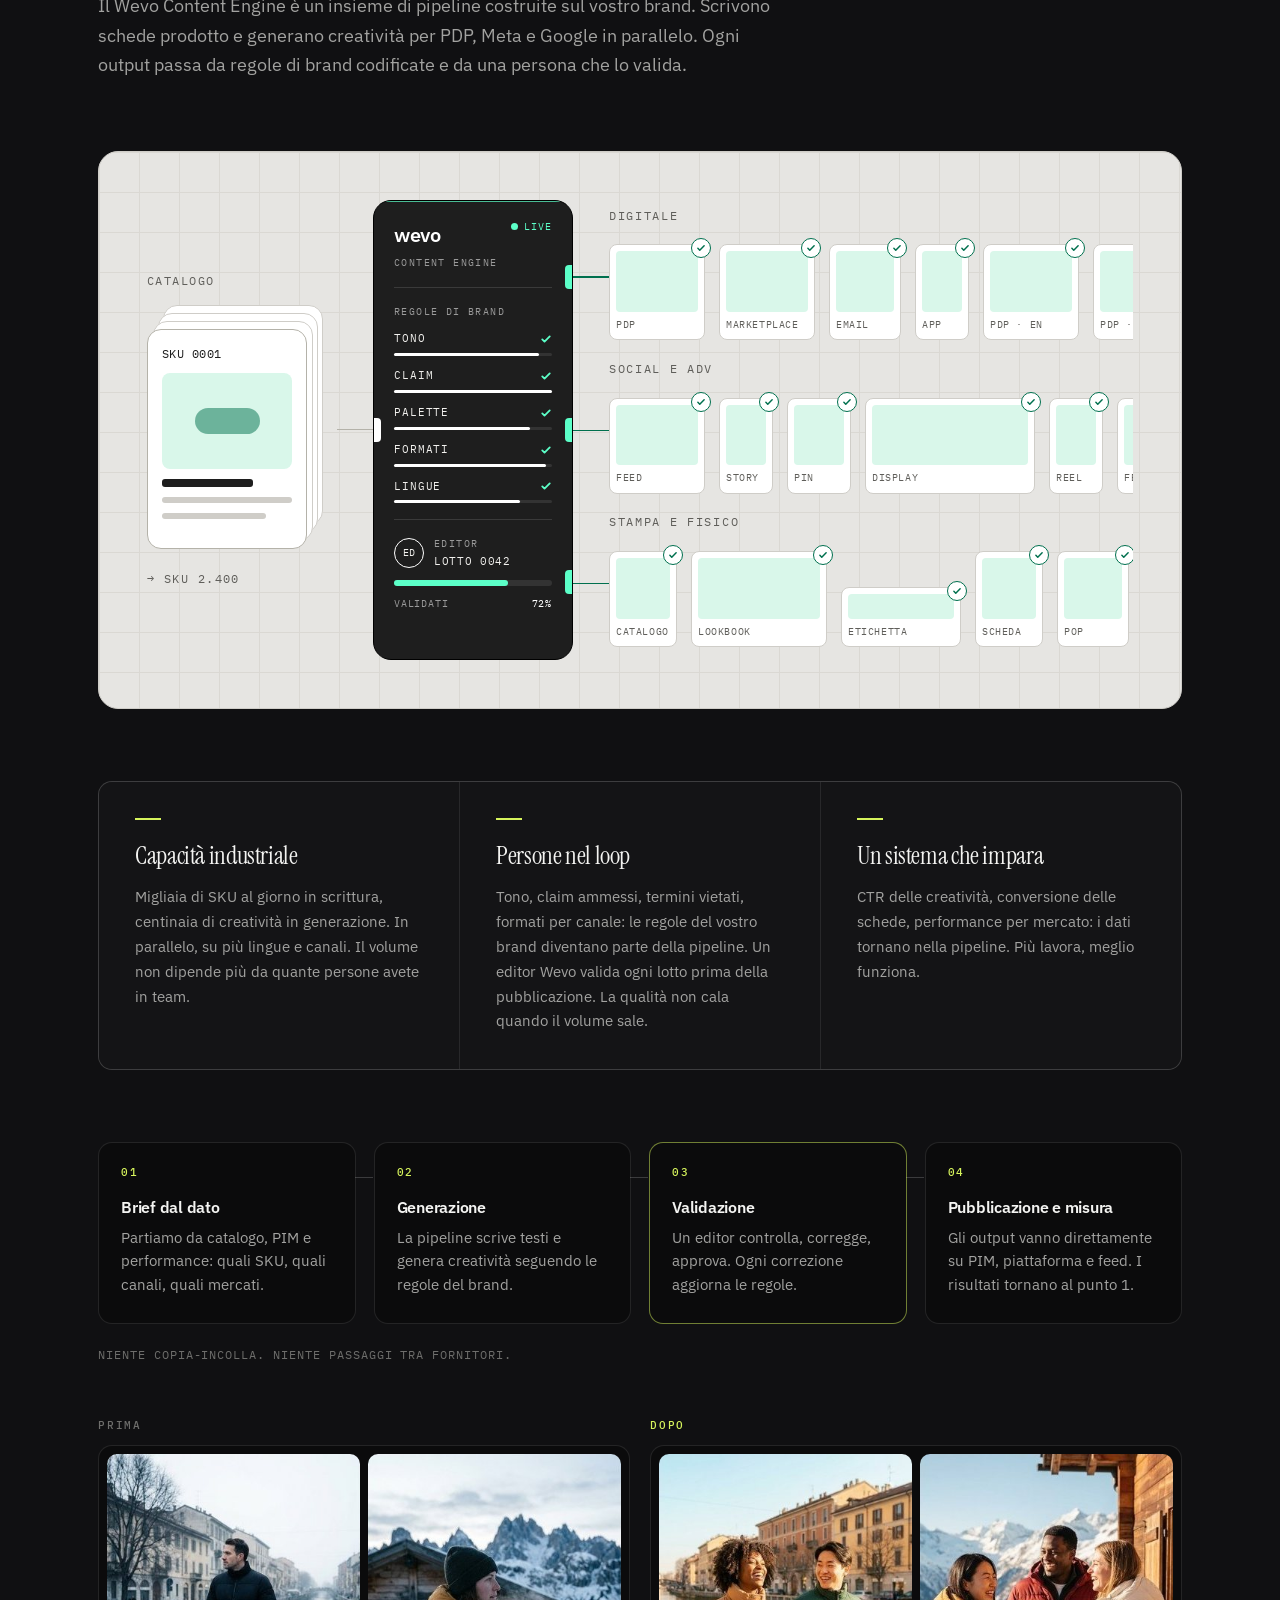
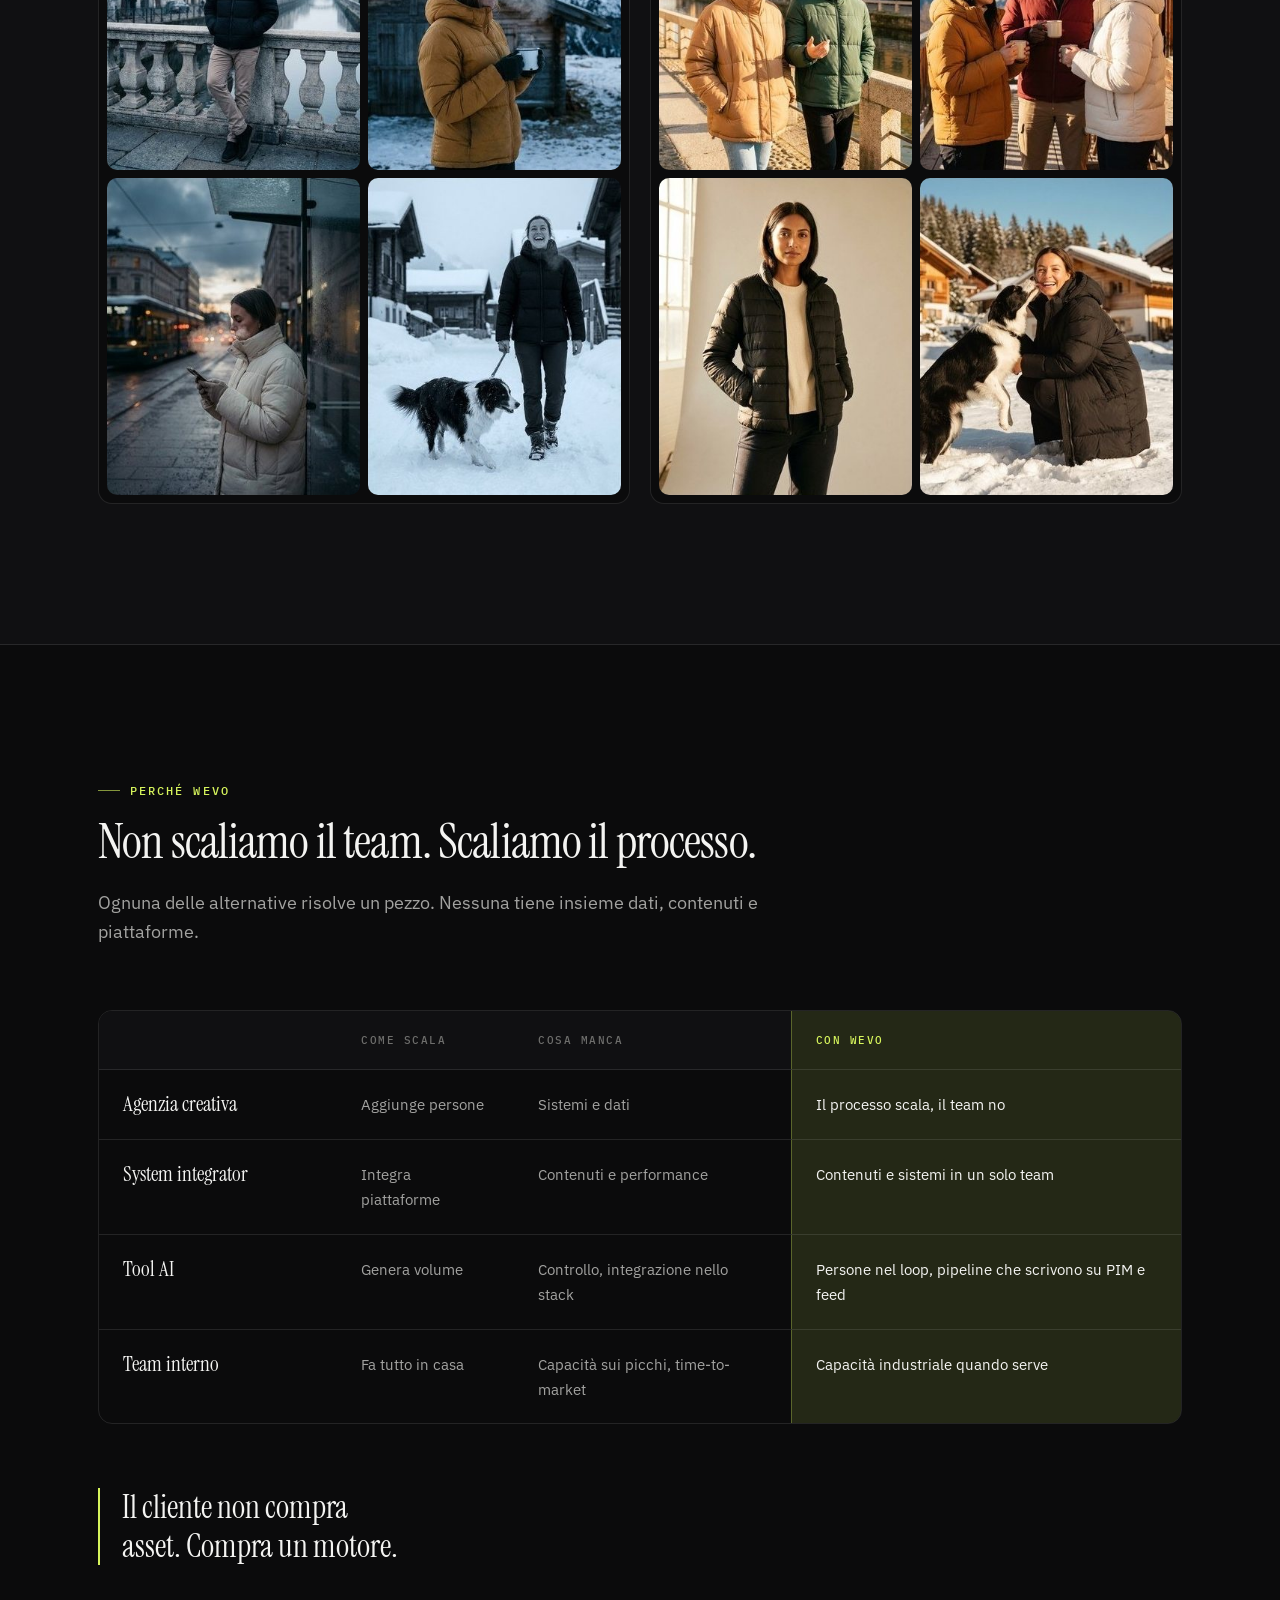
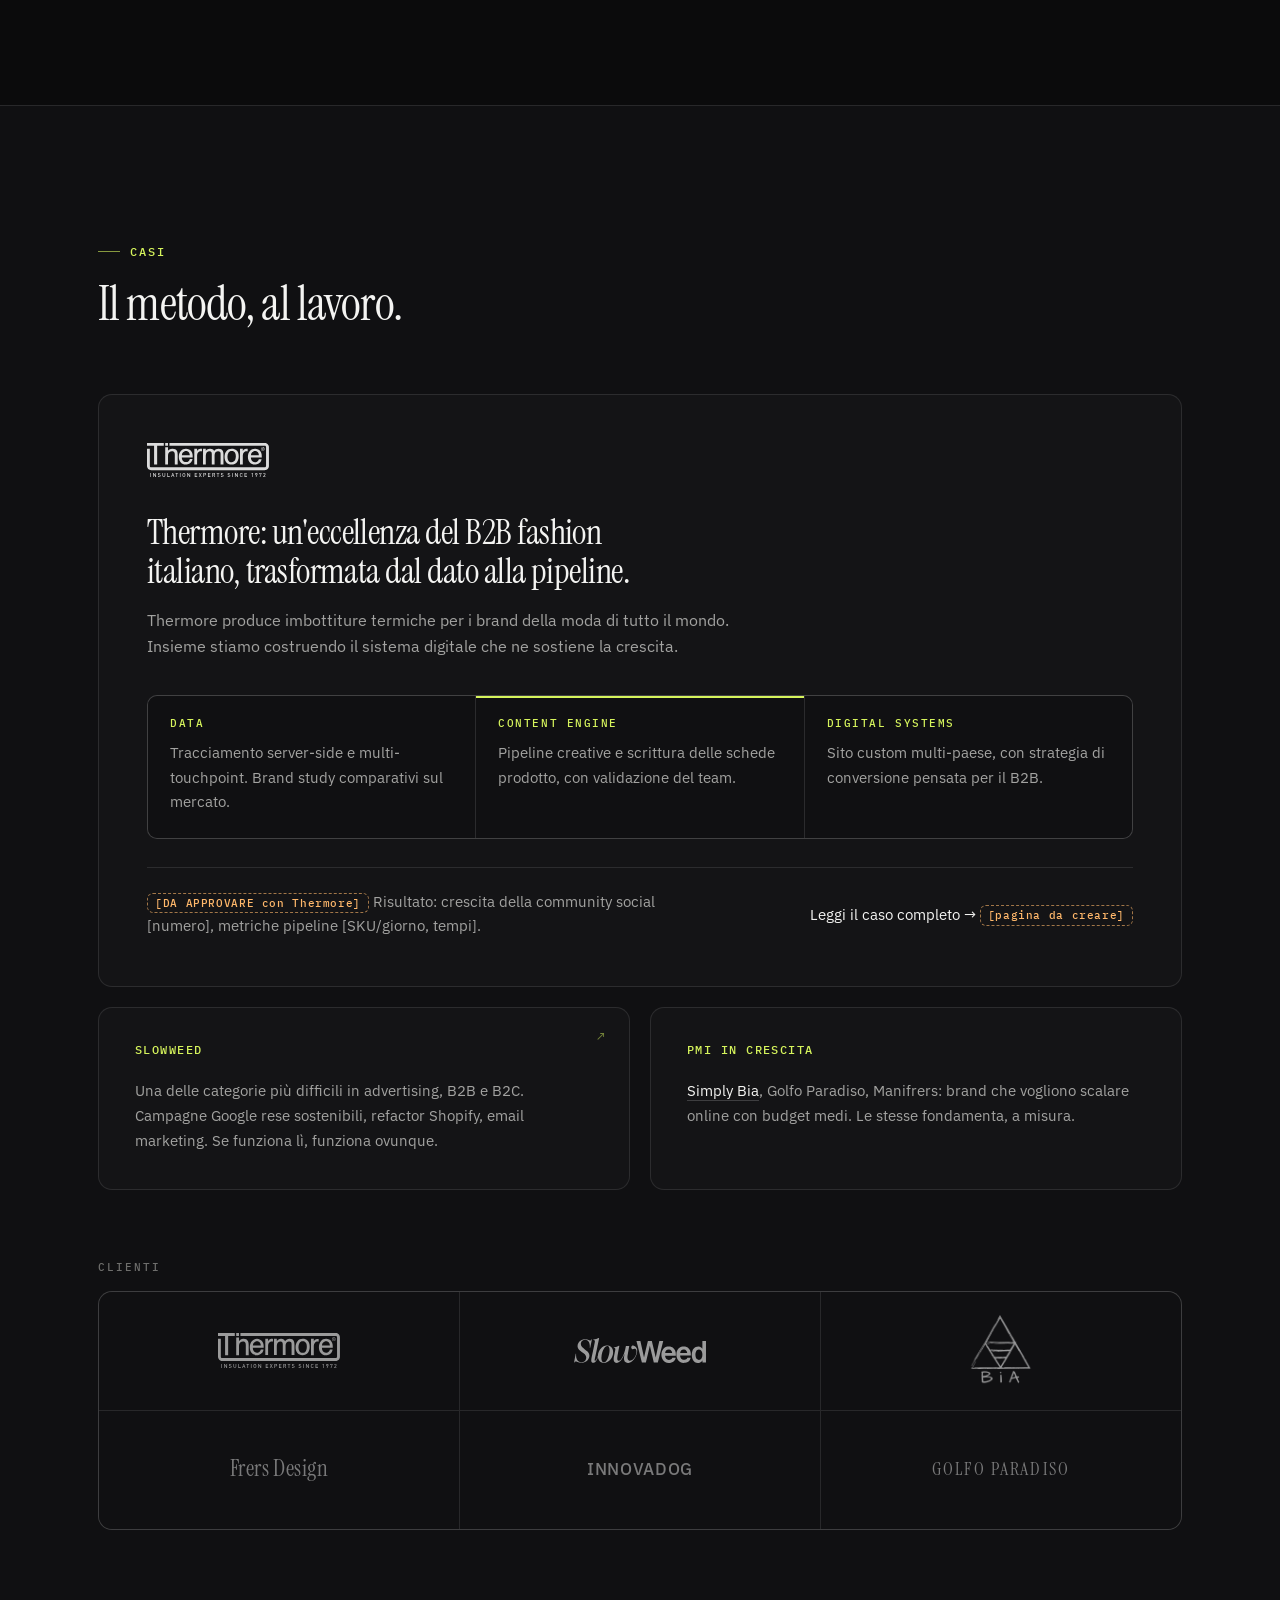
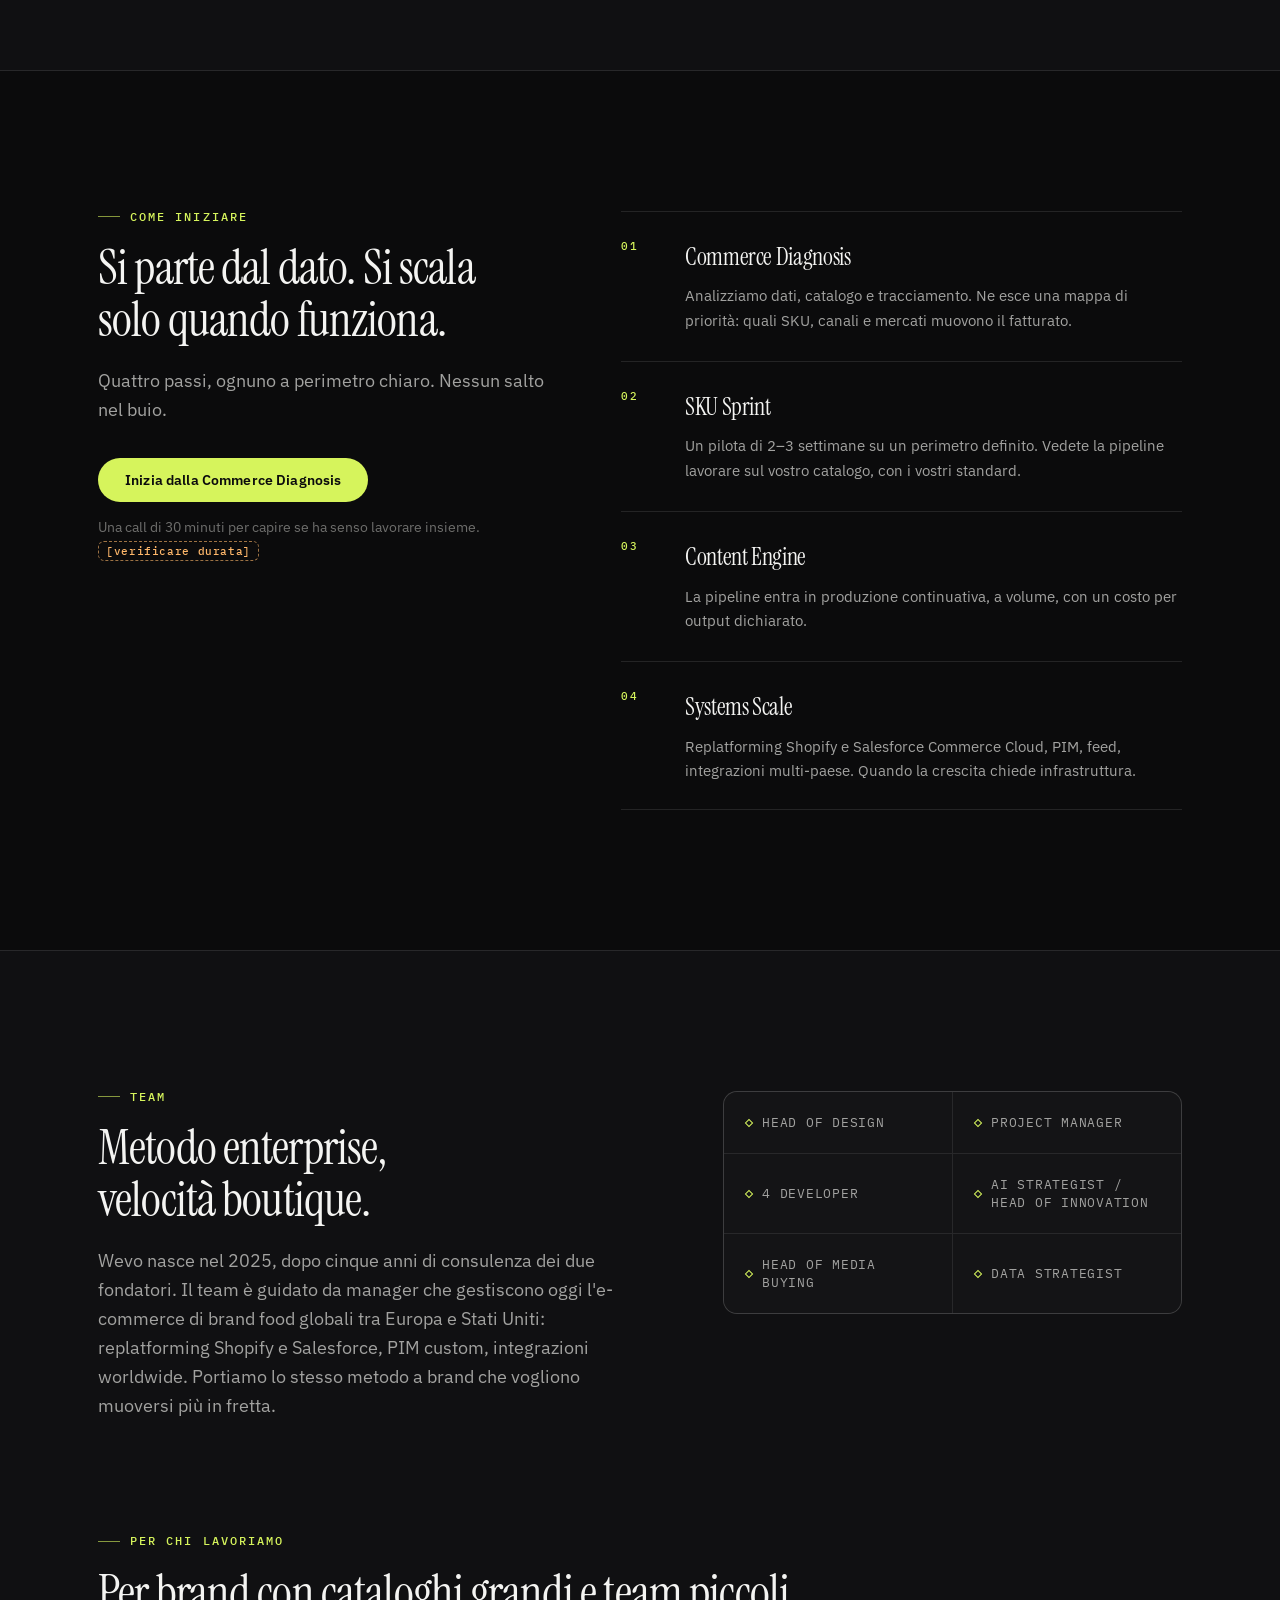
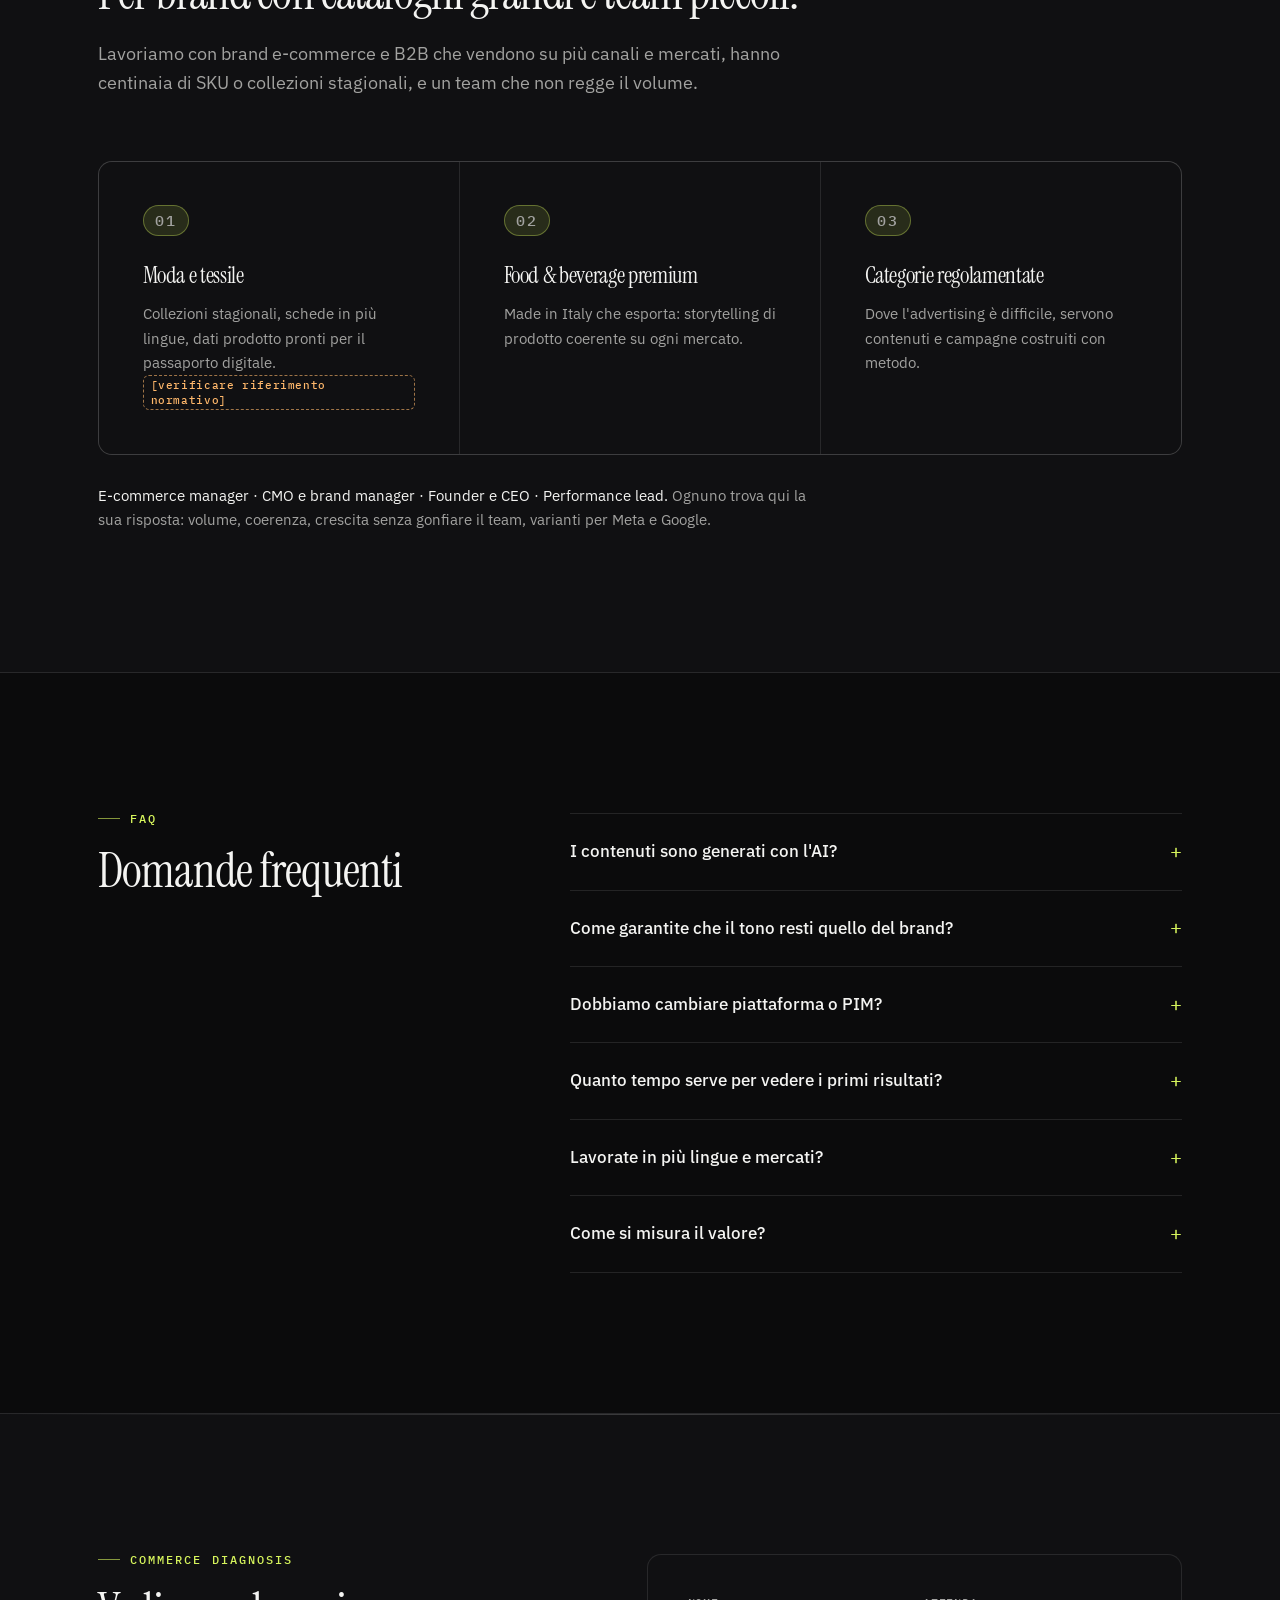
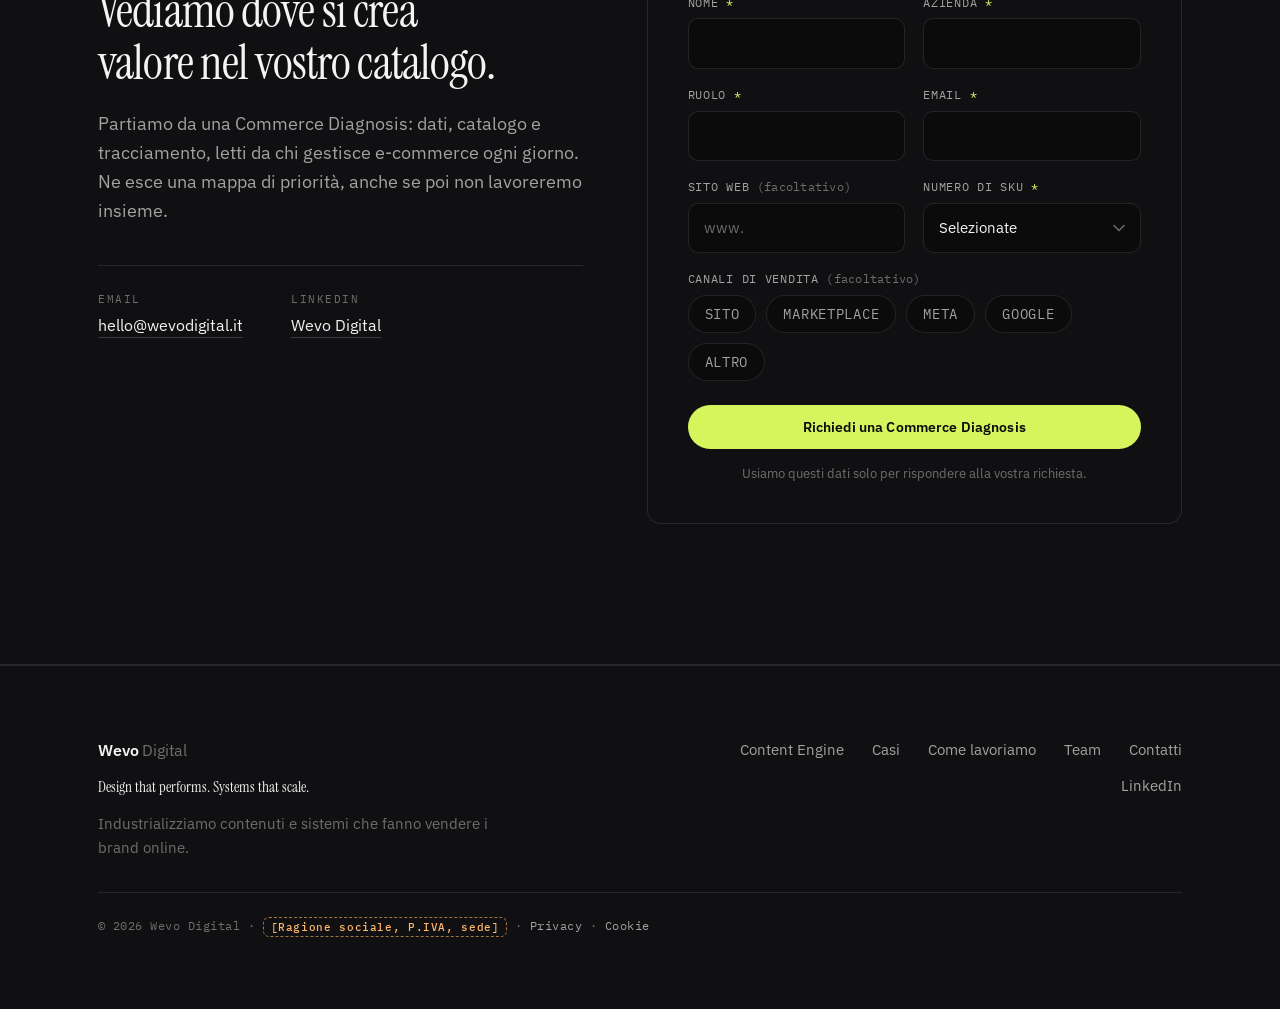
==== commit e6efefd9: "Content Engine: prima/dopo con le immagini della proposta Thermore Sostituisce i due segnaposto [DA " ====
--- a/index.html
+++ b/index.html
@@ -6,7 +6,7 @@
 <script>document.documentElement.classList.remove('no-js');</script>
 <title>Wevo — Commerce Content Operations per brand e-commerce</title>
 <meta name="description" content="Pipeline che scrivono migliaia di schede prodotto e generano creatività per PDP, Meta e Google, con persone nel loop. Dai dati ai sistemi.">
-<meta name="theme-color" content="#E6E5E2">
+<meta name="theme-color" content="#0B0B0C">
 <meta name="robots" content="index, follow">
 <link rel="canonical" href="https://www.wevodigital.it/">
 
@@ -24,13 +24,13 @@
 <meta name="twitter:description" content="Industrializziamo contenuti e sistemi che fanno vendere i brand online.">
 <meta name="twitter:image" content="https://www.wevodigital.it/assets/img/og-wevo.png">
 
-<link rel="icon" href="data:image/svg+xml,%3Csvg xmlns='http://www.w3.org/2000/svg' viewBox='0 0 32 32'%3E%3Crect width='32' height='32' rx='7' fill='%23000000'/%3E%3Cpath d='M6 11l3.4 10h2.3L14 14.3 16.3 21h2.3L22 11h-2.5l-2.1 6.9L15.2 11h-2.4l-2.2 6.9L8.5 11z' fill='%235CFFC8'/%3E%3C/svg%3E">
+<link rel="icon" href="data:image/svg+xml,%3Csvg xmlns='http://www.w3.org/2000/svg' viewBox='0 0 32 32'%3E%3Crect width='32' height='32' rx='7' fill='%230B0B0C'/%3E%3Cpath d='M6 11l3.4 10h2.3L14 14.3 16.3 21h2.3L22 11h-2.5l-2.1 6.9L15.2 11h-2.4l-2.2 6.9L8.5 11z' fill='%23D6F45C'/%3E%3C/svg%3E">
 
 <link rel="preconnect" href="https://fonts.googleapis.com">
 <link rel="preconnect" href="https://fonts.gstatic.com" crossorigin>
-<link rel="preload" as="style" href="https://fonts.googleapis.com/css2?family=Inter+Tight:wght@700;800&family=Instrument+Serif:ital@0;1&family=IBM+Plex+Mono:wght@400;500&family=IBM+Plex+Sans:wght@400;500;600&display=swap">
-<link rel="stylesheet" href="https://fonts.googleapis.com/css2?family=Inter+Tight:wght@700;800&family=Instrument+Serif:ital@0;1&family=IBM+Plex+Mono:wght@400;500&family=IBM+Plex+Sans:wght@400;500;600&display=swap" media="print" onload="this.media='all'">
-<noscript><link rel="stylesheet" href="https://fonts.googleapis.com/css2?family=Inter+Tight:wght@700;800&family=Instrument+Serif:ital@0;1&family=IBM+Plex+Mono:wght@400;500&family=IBM+Plex+Sans:wght@400;500;600&display=swap"></noscript>
+<link rel="preload" as="style" href="https://fonts.googleapis.com/css2?family=Instrument+Serif:ital@0;1&family=IBM+Plex+Mono:wght@400;500&family=IBM+Plex+Sans:wght@400;500;600&display=swap">
+<link rel="stylesheet" href="https://fonts.googleapis.com/css2?family=Instrument+Serif:ital@0;1&family=IBM+Plex+Mono:wght@400;500&family=IBM+Plex+Sans:wght@400;500;600&display=swap" media="print" onload="this.media='all'">
+<noscript><link rel="stylesheet" href="https://fonts.googleapis.com/css2?family=Instrument+Serif:ital@0;1&family=IBM+Plex+Mono:wght@400;500&family=IBM+Plex+Sans:wght@400;500;600&display=swap"></noscript>
 
 <link rel="stylesheet" href="assets/css/styles.css">
 
@@ -103,47 +103,89 @@
     <div class="shell hero__inner">
       <div class="hero__copy">
         <p class="eyebrow reveal">Commerce Content Operations</p>
-        <h1 class="display hero__title reveal">Design that performs.<br> <em>Systems that scale.</em></h1>
+        <h1 class="display hero__title reveal">Design that performs. <em>Systems that scale.</em></h1>
         <p class="lede reveal">Industrializziamo contenuti e sistemi che fanno vendere i brand online. Migliaia di schede prodotto e centinaia di creatività al giorno, con persone nel loop e regole di brand codificate.</p>
         <div class="hero__actions reveal">
           <a class="btn btn--primary" href="#diagnosis" data-cta="hero">Richiedi una Commerce Diagnosis</a>
           <a class="btn btn--ghost" href="#content-engine" data-cta="hero_secondary">Guarda come funziona la pipeline <span aria-hidden="true">↓</span></a>
         </div>
+        <p class="hero__trust reveal">Team guidato da manager che gestiscono oggi l'e-commerce di brand food globali tra Europa e Stati Uniti.</p>
       </div>
 
       <div class="hero__visual reveal" aria-hidden="true">
-        <div class="hx">
-          <div class="hx__stage">
-            <div class="hx__persp">
-              <div class="hx__plane">
-                <div class="hx__grid">
-                  <div class="hx-tile" style="--z:6px;--d:0.00s"><span class="hx-base"></span><div class="hx-face hx-face--soft"><svg class="hx-prod" viewBox="0 0 60 60"><path d="M22 8 L38 8 L44 14 L54 20 L50 34 L44 32 L44 54 L16 54 L16 32 L10 34 L6 20 L16 14 Z"/></svg><span class="hx-pname">Piumino</span><span class="hx-chan"><svg class="hx-ico" viewBox="0 0 16 16"><path d="M2 3.5 H14 V12.5 H2 Z M2 6.5 H14"/></svg>Sito web</span><span class="hx-ring"></span><span class="hx-ok"><svg viewBox="0 0 16 16"><path d="M3 8.5l3 3 7-7"/></svg></span></div></div><div class="hx-tile" style="--z:27px;--d:7.77s"><span class="hx-base"></span><div class="hx-face "><svg class="hx-prod" viewBox="0 0 60 60"><path d="M10 40 Q10 14 30 12 Q50 14 50 40 Z M8 42 L52 42 L52 50 L8 50 Z"/></svg><span class="hx-pname">Berretto</span><span class="hx-chan"><svg class="hx-ico" viewBox="0 0 16 16"><path d="M3 5.5 H13 L12 14 H4 Z M6 5.5 V4 A2 2 0 0 1 10 4 V5.5"/></svg>Marketplace</span><span class="hx-ring"></span><span class="hx-ok"><svg viewBox="0 0 16 16"><path d="M3 8.5l3 3 7-7"/></svg></span></div></div><div class="hx-tile" style="--z:13px;--d:6.93s"><span class="hx-base"></span><div class="hx-face hx-face--dark"><span class="hx-quote">Nuova stagione.</span><span class="hx-chan"><svg class="hx-ico" viewBox="0 0 16 16"><path d="M8 9.5 V15 M11 5.5 A3 3 0 1 1 5 5.5 A3 3 0 1 1 11 5.5"/></svg>Pinterest</span><span class="hx-ring"></span><span class="hx-ok"><svg viewBox="0 0 16 16"><path d="M3 8.5l3 3 7-7"/></svg></span></div></div><div class="hx-tile" style="--z:34px;--d:6.09s"><span class="hx-base"></span><div class="hx-face hx-face--dark"><span class="hx-quote">Leggero, ovunque.</span><span class="hx-chan"><svg class="hx-ico" viewBox="0 0 16 16"><path d="M10.5 10.5 L14 14 M11.5 7 A4.5 4.5 0 1 1 2.5 7 A4.5 4.5 0 1 1 11.5 7"/></svg>Google</span><span class="hx-ring"></span><span class="hx-ok"><svg viewBox="0 0 16 16"><path d="M3 8.5l3 3 7-7"/></svg></span></div></div><div class="hx-tile hx-tile--wide" style="--z:20px;--d:5.25s"><span class="hx-base"></span><div class="hx-face "><span class="hx-pg hx-pg--img"></span><span class="hx-pg hx-pg--t"></span><span class="hx-pg hx-pg--l"></span><span class="hx-chan"><svg class="hx-ico" viewBox="0 0 16 16"><path d="M10.5 10.5 L14 14 M11.5 7 A4.5 4.5 0 1 1 2.5 7 A4.5 4.5 0 1 1 11.5 7"/></svg>Google</span><span class="hx-ring"></span><span class="hx-ok"><svg viewBox="0 0 16 16"><path d="M3 8.5l3 3 7-7"/></svg></span></div></div><div class="hx-tile" style="--z:6px;--d:4.41s"><span class="hx-base"></span><div class="hx-face hx-face--soft"><span class="hx-sun"></span><svg class="hx-mount" viewBox="0 0 100 60" preserveAspectRatio="none"><path d="M0 60 L0 34 L26 12 L44 30 L62 8 L100 40 L100 60 Z"/><path class="hx-snow" d="M54 18 L62 8 L70 18 L64 16 L60 19 Z"/></svg><span class="hx-chan"><svg class="hx-ico" viewBox="0 0 16 16"><path d="M5 1.5 H11 V14.5 H5 Z M7 12 H9"/></svg>Meta</span><span class="hx-ring"></span><span class="hx-ok"><svg viewBox="0 0 16 16"><path d="M3 8.5l3 3 7-7"/></svg></span></div></div><div class="hx-tile" style="--z:27px;--d:3.57s"><span class="hx-base"></span><div class="hx-face hx-face--soft"><span class="hx-sun"></span><svg class="hx-mount" viewBox="0 0 100 60" preserveAspectRatio="none"><path d="M0 60 L0 34 L26 12 L44 30 L62 8 L100 40 L100 60 Z"/><path class="hx-snow" d="M54 18 L62 8 L70 18 L64 16 L60 19 Z"/></svg><span class="hx-chan"><svg class="hx-ico" viewBox="0 0 16 16"><path d="M2 3.5 H14 V12.5 H2 Z M2 6.5 H14"/></svg>Sito web</span><span class="hx-ring"></span><span class="hx-ok"><svg viewBox="0 0 16 16"><path d="M3 8.5l3 3 7-7"/></svg></span></div></div><div class="hx-tile hx-tile--wide" style="--z:13px;--d:2.73s"><span class="hx-base"></span><div class="hx-face hx-face--soft"><svg class="hx-prod" viewBox="0 0 60 60"><path d="M20 10 Q30 2 40 10 L46 18 L46 54 L14 54 L14 18 Z M20 30 L40 30 L40 44 L20 44 Z"/></svg><span class="hx-pname">Zaino trekking</span><span class="hx-chan"><svg class="hx-ico" viewBox="0 0 16 16"><path d="M3 5.5 H13 L12 14 H4 Z M6 5.5 V4 A2 2 0 0 1 10 4 V5.5"/></svg>Marketplace</span><span class="hx-ring"></span><span class="hx-ok"><svg viewBox="0 0 16 16"><path d="M3 8.5l3 3 7-7"/></svg></span></div></div><div class="hx-tile" style="--z:34px;--d:1.89s"><span class="hx-base"></span><div class="hx-face "><svg class="hx-prod" viewBox="0 0 60 60"><path d="M16 6 L44 6 L48 56 L34 56 L30 24 L26 56 L12 56 Z"/></svg><span class="hx-pname">Pantalone tecnico</span><span class="hx-chan"><svg class="hx-ico" viewBox="0 0 16 16"><path d="M3 5.5 H13 L12 14 H4 Z M6 5.5 V4 A2 2 0 0 1 10 4 V5.5"/></svg>Marketplace</span><span class="hx-ring"></span><span class="hx-ok"><svg viewBox="0 0 16 16"><path d="M3 8.5l3 3 7-7"/></svg></span></div></div><div class="hx-tile" style="--z:20px;--d:1.05s"><span class="hx-base"></span><div class="hx-face "><svg class="hx-prod" viewBox="0 0 60 60"><path d="M6 40 L8 28 L22 30 L34 22 L44 34 L56 38 L56 46 L6 46 Z"/></svg><span class="hx-pname">Sneaker</span><span class="hx-chan"><svg class="hx-ico" viewBox="0 0 16 16"><path d="M8 9.5 V15 M11 5.5 A3 3 0 1 1 5 5.5 A3 3 0 1 1 11 5.5"/></svg>Pinterest</span><span class="hx-ring"></span><span class="hx-ok"><svg viewBox="0 0 16 16"><path d="M3 8.5l3 3 7-7"/></svg></span></div></div><div class="hx-tile" style="--z:6px;--d:0.21s"><span class="hx-base"></span><div class="hx-face hx-face--dark"><span class="hx-quote">Nuova stagione.</span><span class="hx-chan"><svg class="hx-ico" viewBox="0 0 16 16"><path d="M10.5 10.5 L14 14 M11.5 7 A4.5 4.5 0 1 1 2.5 7 A4.5 4.5 0 1 1 11.5 7"/></svg>Google</span><span class="hx-ring"></span><span class="hx-ok"><svg viewBox="0 0 16 16"><path d="M3 8.5l3 3 7-7"/></svg></span></div></div><div class="hx-tile" style="--z:27px;--d:7.98s"><span class="hx-base"></span><div class="hx-face "><span class="hx-pg hx-pg--img"></span><span class="hx-pg hx-pg--t"></span><span class="hx-pg hx-pg--l"></span><span class="hx-chan"><svg class="hx-ico" viewBox="0 0 16 16"><path d="M5 1.5 H11 V14.5 H5 Z M7 12 H9"/></svg>Meta</span><span class="hx-ring"></span><span class="hx-ok"><svg viewBox="0 0 16 16"><path d="M3 8.5l3 3 7-7"/></svg></span></div></div><div class="hx-tile" style="--z:13px;--d:7.14s"><span class="hx-base"></span><div class="hx-face "><span class="hx-pg hx-pg--img"></span><span class="hx-pg hx-pg--t"></span><span class="hx-pg hx-pg--l"></span><span class="hx-chan"><svg class="hx-ico" viewBox="0 0 16 16"><path d="M5 1.5 H11 V14.5 H5 Z M7 12 H9"/></svg>Meta</span><span class="hx-ring"></span><span class="hx-ok"><svg viewBox="0 0 16 16"><path d="M3 8.5l3 3 7-7"/></svg></span></div></div><div class="hx-tile hx-tile--wide" style="--z:34px;--d:6.30s"><span class="hx-base"></span><div class="hx-face hx-face--soft"><span class="hx-sun"></span><svg class="hx-mount" viewBox="0 0 100 60" preserveAspectRatio="none"><path d="M0 60 L0 34 L26 12 L44 30 L62 8 L100 40 L100 60 Z"/><path class="hx-snow" d="M54 18 L62 8 L70 18 L64 16 L60 19 Z"/></svg><span class="hx-chan"><svg class="hx-ico" viewBox="0 0 16 16"><path d="M2 3.5 H14 V12.5 H2 Z M2 6.5 H14"/></svg>Sito web</span><span class="hx-ring"></span><span class="hx-ok"><svg viewBox="0 0 16 16"><path d="M3 8.5l3 3 7-7"/></svg></span></div></div><div class="hx-tile" style="--z:20px;--d:5.46s"><span class="hx-base"></span><div class="hx-face hx-face--soft"><svg class="hx-prod" viewBox="0 0 60 60"><path d="M6 40 L8 28 L22 30 L34 22 L44 34 L56 38 L56 46 L6 46 Z"/></svg><span class="hx-pname">Sneaker</span><span class="hx-chan"><svg class="hx-ico" viewBox="0 0 16 16"><path d="M3 5.5 H13 L12 14 H4 Z M6 5.5 V4 A2 2 0 0 1 10 4 V5.5"/></svg>Marketplace</span><span class="hx-ring"></span><span class="hx-ok"><svg viewBox="0 0 16 16"><path d="M3 8.5l3 3 7-7"/></svg></span></div></div><div class="hx-tile" style="--z:6px;--d:4.62s"><span class="hx-base"></span><div class="hx-face hx-face--soft"><svg class="hx-prod" viewBox="0 0 60 60"><path d="M22 8 L38 8 L44 14 L54 20 L50 34 L44 32 L44 54 L16 54 L16 32 L10 34 L6 20 L16 14 Z"/></svg><span class="hx-pname">Piumino</span><span class="hx-chan"><svg class="hx-ico" viewBox="0 0 16 16"><path d="M8 9.5 V15 M11 5.5 A3 3 0 1 1 5 5.5 A3 3 0 1 1 11 5.5"/></svg>Pinterest</span><span class="hx-ring"></span><span class="hx-ok"><svg viewBox="0 0 16 16"><path d="M3 8.5l3 3 7-7"/></svg></span></div></div><div class="hx-tile" style="--z:27px;--d:3.78s"><span class="hx-base"></span><div class="hx-face "><svg class="hx-prod" viewBox="0 0 60 60"><path d="M10 40 Q10 14 30 12 Q50 14 50 40 Z M8 42 L52 42 L52 50 L8 50 Z"/></svg><span class="hx-pname">Berretto</span><span class="hx-chan"><svg class="hx-ico" viewBox="0 0 16 16"><path d="M8 9.5 V15 M11 5.5 A3 3 0 1 1 5 5.5 A3 3 0 1 1 11 5.5"/></svg>Pinterest</span><span class="hx-ring"></span><span class="hx-ok"><svg viewBox="0 0 16 16"><path d="M3 8.5l3 3 7-7"/></svg></span></div></div><div class="hx-tile" style="--z:13px;--d:2.94s"><span class="hx-base"></span><div class="hx-face hx-face--dark"><span class="hx-quote">Fatto per la montagna.</span><span class="hx-chan"><svg class="hx-ico" viewBox="0 0 16 16"><path d="M10.5 10.5 L14 14 M11.5 7 A4.5 4.5 0 1 1 2.5 7 A4.5 4.5 0 1 1 11.5 7"/></svg>Google</span><span class="hx-ring"></span><span class="hx-ok"><svg viewBox="0 0 16 16"><path d="M3 8.5l3 3 7-7"/></svg></span></div></div><div class="hx-tile hx-tile--wide" style="--z:34px;--d:2.10s"><span class="hx-base"></span><div class="hx-face hx-face--dark"><span class="hx-quote">Nuova stagione.</span><span class="hx-chan"><svg class="hx-ico" viewBox="0 0 16 16"><path d="M5 1.5 H11 V14.5 H5 Z M7 12 H9"/></svg>Meta</span><span class="hx-ring"></span><span class="hx-ok"><svg viewBox="0 0 16 16"><path d="M3 8.5l3 3 7-7"/></svg></span></div></div><div class="hx-tile" style="--z:20px;--d:1.26s"><span class="hx-base"></span><div class="hx-face "><span class="hx-pg hx-pg--img"></span><span class="hx-pg hx-pg--t"></span><span class="hx-pg hx-pg--l"></span><span class="hx-chan"><svg class="hx-ico" viewBox="0 0 16 16"><path d="M2 3.5 H14 V12.5 H2 Z M2 6.5 H14"/></svg>Sito web</span><span class="hx-ring"></span><span class="hx-ok"><svg viewBox="0 0 16 16"><path d="M3 8.5l3 3 7-7"/></svg></span></div></div><div class="hx-tile" style="--z:6px;--d:0.42s"><span class="hx-base"></span><div class="hx-face hx-face--soft"><span class="hx-sun"></span><svg class="hx-mount" viewBox="0 0 100 60" preserveAspectRatio="none"><path d="M0 60 L0 34 L26 12 L44 30 L62 8 L100 40 L100 60 Z"/><path class="hx-snow" d="M54 18 L62 8 L70 18 L64 16 L60 19 Z"/></svg><span class="hx-chan"><svg class="hx-ico" viewBox="0 0 16 16"><path d="M2 3.5 H14 V12.5 H2 Z M2 6.5 H14"/></svg>Sito web</span><span class="hx-ring"></span><span class="hx-ok"><svg viewBox="0 0 16 16"><path d="M3 8.5l3 3 7-7"/></svg></span></div></div><div class="hx-tile" style="--z:27px;--d:8.19s"><span class="hx-base"></span><div class="hx-face hx-face--soft"><span class="hx-sun"></span><svg class="hx-mount" viewBox="0 0 100 60" preserveAspectRatio="none"><path d="M0 60 L0 34 L26 12 L44 30 L62 8 L100 40 L100 60 Z"/><path class="hx-snow" d="M54 18 L62 8 L70 18 L64 16 L60 19 Z"/></svg><span class="hx-chan"><svg class="hx-ico" viewBox="0 0 16 16"><path d="M3 5.5 H13 L12 14 H4 Z M6 5.5 V4 A2 2 0 0 1 10 4 V5.5"/></svg>Marketplace</span><span class="hx-ring"></span><span class="hx-ok"><svg viewBox="0 0 16 16"><path d="M3 8.5l3 3 7-7"/></svg></span></div></div><div class="hx-tile hx-tile--wide" style="--z:13px;--d:7.35s"><span class="hx-base"></span><div class="hx-face hx-face--soft"><svg class="hx-prod" viewBox="0 0 60 60"><path d="M20 10 Q30 2 40 10 L46 18 L46 54 L14 54 L14 18 Z M20 30 L40 30 L40 44 L20 44 Z"/></svg><span class="hx-pname">Zaino trekking</span><span class="hx-chan"><svg class="hx-ico" viewBox="0 0 16 16"><path d="M8 9.5 V15 M11 5.5 A3 3 0 1 1 5 5.5 A3 3 0 1 1 11 5.5"/></svg>Pinterest</span><span class="hx-ring"></span><span class="hx-ok"><svg viewBox="0 0 16 16"><path d="M3 8.5l3 3 7-7"/></svg></span></div></div><div class="hx-tile" style="--z:34px;--d:6.51s"><span class="hx-base"></span><div class="hx-face "><svg class="hx-prod" viewBox="0 0 60 60"><path d="M16 6 L44 6 L48 56 L34 56 L30 24 L26 56 L12 56 Z"/></svg><span class="hx-pname">Pantalone tecnico</span><span class="hx-chan"><svg class="hx-ico" viewBox="0 0 16 16"><path d="M10.5 10.5 L14 14 M11.5 7 A4.5 4.5 0 1 1 2.5 7 A4.5 4.5 0 1 1 11.5 7"/></svg>Google</span><span class="hx-ring"></span><span class="hx-ok"><svg viewBox="0 0 16 16"><path d="M3 8.5l3 3 7-7"/></svg></span></div></div><div class="hx-tile" style="--z:20px;--d:5.67s"><span class="hx-base"></span><div class="hx-face "><svg class="hx-prod" viewBox="0 0 60 60"><path d="M6 40 L8 28 L22 30 L34 22 L44 34 L56 38 L56 46 L6 46 Z"/></svg><span class="hx-pname">Sneaker</span><span class="hx-chan"><svg class="hx-ico" viewBox="0 0 16 16"><path d="M10.5 10.5 L14 14 M11.5 7 A4.5 4.5 0 1 1 2.5 7 A4.5 4.5 0 1 1 11.5 7"/></svg>Google</span><span class="hx-ring"></span><span class="hx-ok"><svg viewBox="0 0 16 16"><path d="M3 8.5l3 3 7-7"/></svg></span></div></div><div class="hx-tile" style="--z:6px;--d:4.83s"><span class="hx-base"></span><div class="hx-face hx-face--dark"><span class="hx-quote">Fatto per la montagna.</span><span class="hx-chan"><svg class="hx-ico" viewBox="0 0 16 16"><path d="M5 1.5 H11 V14.5 H5 Z M7 12 H9"/></svg>Meta</span><span class="hx-ring"></span><span class="hx-ok"><svg viewBox="0 0 16 16"><path d="M3 8.5l3 3 7-7"/></svg></span></div></div><div class="hx-tile" style="--z:27px;--d:3.99s"><span class="hx-base"></span><div class="hx-face "><span class="hx-pg hx-pg--img"></span><span class="hx-pg hx-pg--t"></span><span class="hx-pg hx-pg--l"></span><span class="hx-chan"><svg class="hx-ico" viewBox="0 0 16 16"><path d="M2 3.5 H14 V12.5 H2 Z M2 6.5 H14"/></svg>Sito web</span><span class="hx-ring"></span><span class="hx-ok"><svg viewBox="0 0 16 16"><path d="M3 8.5l3 3 7-7"/></svg></span></div></div><div class="hx-tile" style="--z:13px;--d:3.15s"><span class="hx-base"></span><div class="hx-face "><span class="hx-pg hx-pg--img"></span><span class="hx-pg hx-pg--t"></span><span class="hx-pg hx-pg--l"></span><span class="hx-chan"><svg class="hx-ico" viewBox="0 0 16 16"><path d="M3 5.5 H13 L12 14 H4 Z M6 5.5 V4 A2 2 0 0 1 10 4 V5.5"/></svg>Marketplace</span><span class="hx-ring"></span><span class="hx-ok"><svg viewBox="0 0 16 16"><path d="M3 8.5l3 3 7-7"/></svg></span></div></div><div class="hx-tile" style="--z:34px;--d:2.31s"><span class="hx-base"></span><div class="hx-face hx-face--soft"><span class="hx-sun"></span><svg class="hx-mount" viewBox="0 0 100 60" preserveAspectRatio="none"><path d="M0 60 L0 34 L26 12 L44 30 L62 8 L100 40 L100 60 Z"/><path class="hx-snow" d="M54 18 L62 8 L70 18 L64 16 L60 19 Z"/></svg><span class="hx-chan"><svg class="hx-ico" viewBox="0 0 16 16"><path d="M3 5.5 H13 L12 14 H4 Z M6 5.5 V4 A2 2 0 0 1 10 4 V5.5"/></svg>Marketplace</span><span class="hx-ring"></span><span class="hx-ok"><svg viewBox="0 0 16 16"><path d="M3 8.5l3 3 7-7"/></svg></span></div></div><div class="hx-tile hx-tile--wide" style="--z:20px;--d:1.47s"><span class="hx-base"></span><div class="hx-face hx-face--soft"><svg class="hx-prod" viewBox="0 0 60 60"><path d="M6 40 L8 28 L22 30 L34 22 L44 34 L56 38 L56 46 L6 46 Z"/></svg><span class="hx-pname">Sneaker</span><span class="hx-chan"><svg class="hx-ico" viewBox="0 0 16 16"><path d="M8 9.5 V15 M11 5.5 A3 3 0 1 1 5 5.5 A3 3 0 1 1 11 5.5"/></svg>Pinterest</span><span class="hx-ring"></span><span class="hx-ok"><svg viewBox="0 0 16 16"><path d="M3 8.5l3 3 7-7"/></svg></span></div></div><div class="hx-tile" style="--z:6px;--d:0.63s"><span class="hx-base"></span><div class="hx-face hx-face--soft"><svg class="hx-prod" viewBox="0 0 60 60"><path d="M22 8 L38 8 L44 14 L54 20 L50 34 L44 32 L44 54 L16 54 L16 32 L10 34 L6 20 L16 14 Z"/></svg><span class="hx-pname">Piumino</span><span class="hx-chan"><svg class="hx-ico" viewBox="0 0 16 16"><path d="M10.5 10.5 L14 14 M11.5 7 A4.5 4.5 0 1 1 2.5 7 A4.5 4.5 0 1 1 11.5 7"/></svg>Google</span><span class="hx-ring"></span><span class="hx-ok"><svg viewBox="0 0 16 16"><path d="M3 8.5l3 3 7-7"/></svg></span></div></div><div class="hx-tile hx-tile--wide" style="--z:27px;--d:8.40s"><span class="hx-base"></span><div class="hx-face "><svg class="hx-prod" viewBox="0 0 60 60"><path d="M10 40 Q10 14 30 12 Q50 14 50 40 Z M8 42 L52 42 L52 50 L8 50 Z"/></svg><span class="hx-pname">Berretto</span><span class="hx-chan"><svg class="hx-ico" viewBox="0 0 16 16"><path d="M5 1.5 H11 V14.5 H5 Z M7 12 H9"/></svg>Meta</span><span class="hx-ring"></span><span class="hx-ok"><svg viewBox="0 0 16 16"><path d="M3 8.5l3 3 7-7"/></svg></span></div></div><div class="hx-tile" style="--z:13px;--d:7.56s"><span class="hx-base"></span><div class="hx-face hx-face--dark"><span class="hx-quote">Calore che non pesa.</span><span class="hx-chan"><svg class="hx-ico" viewBox="0 0 16 16"><path d="M5 1.5 H11 V14.5 H5 Z M7 12 H9"/></svg>Meta</span><span class="hx-ring"></span><span class="hx-ok"><svg viewBox="0 0 16 16"><path d="M3 8.5l3 3 7-7"/></svg></span></div></div><div class="hx-tile" style="--z:34px;--d:6.72s"><span class="hx-base"></span><div class="hx-face hx-face--dark"><span class="hx-quote">Fatto per la montagna.</span><span class="hx-chan"><svg class="hx-ico" viewBox="0 0 16 16"><path d="M2 3.5 H14 V12.5 H2 Z M2 6.5 H14"/></svg>Sito web</span><span class="hx-ring"></span><span class="hx-ok"><svg viewBox="0 0 16 16"><path d="M3 8.5l3 3 7-7"/></svg></span></div></div><div class="hx-tile" style="--z:20px;--d:5.88s"><span class="hx-base"></span><div class="hx-face "><span class="hx-pg hx-pg--img"></span><span class="hx-pg hx-pg--t"></span><span class="hx-pg hx-pg--l"></span><span class="hx-chan"><svg class="hx-ico" viewBox="0 0 16 16"><path d="M3 5.5 H13 L12 14 H4 Z M6 5.5 V4 A2 2 0 0 1 10 4 V5.5"/></svg>Marketplace</span><span class="hx-ring"></span><span class="hx-ok"><svg viewBox="0 0 16 16"><path d="M3 8.5l3 3 7-7"/></svg></span></div></div><div class="hx-tile" style="--z:6px;--d:5.04s"><span class="hx-base"></span><div class="hx-face hx-face--soft"><span class="hx-sun"></span><svg class="hx-mount" viewBox="0 0 100 60" preserveAspectRatio="none"><path d="M0 60 L0 34 L26 12 L44 30 L62 8 L100 40 L100 60 Z"/><path class="hx-snow" d="M54 18 L62 8 L70 18 L64 16 L60 19 Z"/></svg><span class="hx-chan"><svg class="hx-ico" viewBox="0 0 16 16"><path d="M8 9.5 V15 M11 5.5 A3 3 0 1 1 5 5.5 A3 3 0 1 1 11 5.5"/></svg>Pinterest</span><span class="hx-ring"></span><span class="hx-ok"><svg viewBox="0 0 16 16"><path d="M3 8.5l3 3 7-7"/></svg></span></div></div><div class="hx-tile" style="--z:27px;--d:4.20s"><span class="hx-base"></span><div class="hx-face hx-face--soft"><span class="hx-sun"></span><svg class="hx-mount" viewBox="0 0 100 60" preserveAspectRatio="none"><path d="M0 60 L0 34 L26 12 L44 30 L62 8 L100 40 L100 60 Z"/><path class="hx-snow" d="M54 18 L62 8 L70 18 L64 16 L60 19 Z"/></svg><span class="hx-chan"><svg class="hx-ico" viewBox="0 0 16 16"><path d="M8 9.5 V15 M11 5.5 A3 3 0 1 1 5 5.5 A3 3 0 1 1 11 5.5"/></svg>Pinterest</span><span class="hx-ring"></span><span class="hx-ok"><svg viewBox="0 0 16 16"><path d="M3 8.5l3 3 7-7"/></svg></span></div></div><div class="hx-tile" style="--z:13px;--d:3.36s"><span class="hx-base"></span><div class="hx-face hx-face--soft"><svg class="hx-prod" viewBox="0 0 60 60"><path d="M20 10 Q30 2 40 10 L46 18 L46 54 L14 54 L14 18 Z M20 30 L40 30 L40 44 L20 44 Z"/></svg><span class="hx-pname">Zaino trekking</span><span class="hx-chan"><svg class="hx-ico" viewBox="0 0 16 16"><path d="M10.5 10.5 L14 14 M11.5 7 A4.5 4.5 0 1 1 2.5 7 A4.5 4.5 0 1 1 11.5 7"/></svg>Google</span><span class="hx-ring"></span><span class="hx-ok"><svg viewBox="0 0 16 16"><path d="M3 8.5l3 3 7-7"/></svg></span></div></div><div class="hx-tile" style="--z:34px;--d:2.52s"><span class="hx-base"></span><div class="hx-face "><svg class="hx-prod" viewBox="0 0 60 60"><path d="M16 6 L44 6 L48 56 L34 56 L30 24 L26 56 L12 56 Z"/></svg><span class="hx-pname">Pantalone tecnico</span><span class="hx-chan"><svg class="hx-ico" viewBox="0 0 16 16"><path d="M5 1.5 H11 V14.5 H5 Z M7 12 H9"/></svg>Meta</span><span class="hx-ring"></span><span class="hx-ok"><svg viewBox="0 0 16 16"><path d="M3 8.5l3 3 7-7"/></svg></span></div></div><div class="hx-tile" style="--z:20px;--d:1.68s"><span class="hx-base"></span><div class="hx-face "><svg class="hx-prod" viewBox="0 0 60 60"><path d="M6 40 L8 28 L22 30 L34 22 L44 34 L56 38 L56 46 L6 46 Z"/></svg><span class="hx-pname">Sneaker</span><span class="hx-chan"><svg class="hx-ico" viewBox="0 0 16 16"><path d="M2 3.5 H14 V12.5 H2 Z M2 6.5 H14"/></svg>Sito web</span><span class="hx-ring"></span><span class="hx-ok"><svg viewBox="0 0 16 16"><path d="M3 8.5l3 3 7-7"/></svg></span></div></div><div class="hx-tile hx-tile--wide" style="--z:6px;--d:0.84s"><span class="hx-base"></span><div class="hx-face hx-face--dark"><span class="hx-quote">Calore che non pesa.</span><span class="hx-chan"><svg class="hx-ico" viewBox="0 0 16 16"><path d="M2 3.5 H14 V12.5 H2 Z M2 6.5 H14"/></svg>Sito web</span><span class="hx-ring"></span><span class="hx-ok"><svg viewBox="0 0 16 16"><path d="M3 8.5l3 3 7-7"/></svg></span></div></div><div class="hx-tile" style="--z:27px;--d:0.00s"><span class="hx-base"></span><div class="hx-face "><span class="hx-pg hx-pg--img"></span><span class="hx-pg hx-pg--t"></span><span class="hx-pg hx-pg--l"></span><span class="hx-chan"><svg class="hx-ico" viewBox="0 0 16 16"><path d="M3 5.5 H13 L12 14 H4 Z M6 5.5 V4 A2 2 0 0 1 10 4 V5.5"/></svg>Marketplace</span><span class="hx-ring"></span><span class="hx-ok"><svg viewBox="0 0 16 16"><path d="M3 8.5l3 3 7-7"/></svg></span></div></div><div class="hx-tile" style="--z:13px;--d:7.77s"><span class="hx-base"></span><div class="hx-face "><span class="hx-pg hx-pg--img"></span><span class="hx-pg hx-pg--t"></span><span class="hx-pg hx-pg--l"></span><span class="hx-chan"><svg class="hx-ico" viewBox="0 0 16 16"><path d="M8 9.5 V15 M11 5.5 A3 3 0 1 1 5 5.5 A3 3 0 1 1 11 5.5"/></svg>Pinterest</span><span class="hx-ring"></span><span class="hx-ok"><svg viewBox="0 0 16 16"><path d="M3 8.5l3 3 7-7"/></svg></span></div></div><div class="hx-tile" style="--z:34px;--d:6.93s"><span class="hx-base"></span><div class="hx-face hx-face--soft"><span class="hx-sun"></span><svg class="hx-mount" viewBox="0 0 100 60" preserveAspectRatio="none"><path d="M0 60 L0 34 L26 12 L44 30 L62 8 L100 40 L100 60 Z"/><path class="hx-snow" d="M54 18 L62 8 L70 18 L64 16 L60 19 Z"/></svg><span class="hx-chan"><svg class="hx-ico" viewBox="0 0 16 16"><path d="M10.5 10.5 L14 14 M11.5 7 A4.5 4.5 0 1 1 2.5 7 A4.5 4.5 0 1 1 11.5 7"/></svg>Google</span><span class="hx-ring"></span><span class="hx-ok"><svg viewBox="0 0 16 16"><path d="M3 8.5l3 3 7-7"/></svg></span></div></div><div class="hx-tile" style="--z:20px;--d:6.09s"><span class="hx-base"></span><div class="hx-face hx-face--soft"><svg class="hx-prod" viewBox="0 0 60 60"><path d="M6 40 L8 28 L22 30 L34 22 L44 34 L56 38 L56 46 L6 46 Z"/></svg><span class="hx-pname">Sneaker</span><span class="hx-chan"><svg class="hx-ico" viewBox="0 0 16 16"><path d="M10.5 10.5 L14 14 M11.5 7 A4.5 4.5 0 1 1 2.5 7 A4.5 4.5 0 1 1 11.5 7"/></svg>Google</span><span class="hx-ring"></span><span class="hx-ok"><svg viewBox="0 0 16 16"><path d="M3 8.5l3 3 7-7"/></svg></span></div></div><div class="hx-tile" style="--z:6px;--d:5.25s"><span class="hx-base"></span><div class="hx-face hx-face--soft"><svg class="hx-prod" viewBox="0 0 60 60"><path d="M22 8 L38 8 L44 14 L54 20 L50 34 L44 32 L44 54 L16 54 L16 32 L10 34 L6 20 L16 14 Z"/></svg><span class="hx-pname">Piumino</span><span class="hx-chan"><svg class="hx-ico" viewBox="0 0 16 16"><path d="M5 1.5 H11 V14.5 H5 Z M7 12 H9"/></svg>Meta</span><span class="hx-ring"></span><span class="hx-ok"><svg viewBox="0 0 16 16"><path d="M3 8.5l3 3 7-7"/></svg></span></div></div><div class="hx-tile" style="--z:27px;--d:4.41s"><span class="hx-base"></span><div class="hx-face "><svg class="hx-prod" viewBox="0 0 60 60"><path d="M10 40 Q10 14 30 12 Q50 14 50 40 Z M8 42 L52 42 L52 50 L8 50 Z"/></svg><span class="hx-pname">Berretto</span><span class="hx-chan"><svg class="hx-ico" viewBox="0 0 16 16"><path d="M2 3.5 H14 V12.5 H2 Z M2 6.5 H14"/></svg>Sito web</span><span class="hx-ring"></span><span class="hx-ok"><svg viewBox="0 0 16 16"><path d="M3 8.5l3 3 7-7"/></svg></span></div></div><div class="hx-tile" style="--z:13px;--d:3.57s"><span class="hx-base"></span><div class="hx-face hx-face--dark"><span class="hx-quote">Leggero, ovunque.</span><span class="hx-chan"><svg class="hx-ico" viewBox="0 0 16 16"><path d="M3 5.5 H13 L12 14 H4 Z M6 5.5 V4 A2 2 0 0 1 10 4 V5.5"/></svg>Marketplace</span><span class="hx-ring"></span><span class="hx-ok"><svg viewBox="0 0 16 16"><path d="M3 8.5l3 3 7-7"/></svg></span></div></div><div class="hx-tile" style="--z:34px;--d:2.73s"><span class="hx-base"></span><div class="hx-face hx-face--dark"><span class="hx-quote">Calore che non pesa.</span><span class="hx-chan"><svg class="hx-ico" viewBox="0 0 16 16"><path d="M3 5.5 H13 L12 14 H4 Z M6 5.5 V4 A2 2 0 0 1 10 4 V5.5"/></svg>Marketplace</span><span class="hx-ring"></span><span class="hx-ok"><svg viewBox="0 0 16 16"><path d="M3 8.5l3 3 7-7"/></svg></span></div></div><div class="hx-tile hx-tile--wide" style="--z:20px;--d:1.89s"><span class="hx-base"></span><div class="hx-face "><span class="hx-pg hx-pg--img"></span><span class="hx-pg hx-pg--t"></span><span class="hx-pg hx-pg--l"></span><span class="hx-chan"><svg class="hx-ico" viewBox="0 0 16 16"><path d="M8 9.5 V15 M11 5.5 A3 3 0 1 1 5 5.5 A3 3 0 1 1 11 5.5"/></svg>Pinterest</span><span class="hx-ring"></span><span class="hx-ok"><svg viewBox="0 0 16 16"><path d="M3 8.5l3 3 7-7"/></svg></span></div></div><div class="hx-tile" style="--z:6px;--d:1.05s"><span class="hx-base"></span><div class="hx-face hx-face--soft"><span class="hx-sun"></span><svg class="hx-mount" viewBox="0 0 100 60" preserveAspectRatio="none"><path d="M0 60 L0 34 L26 12 L44 30 L62 8 L100 40 L100 60 Z"/><path class="hx-snow" d="M54 18 L62 8 L70 18 L64 16 L60 19 Z"/></svg><span class="hx-chan"><svg class="hx-ico" viewBox="0 0 16 16"><path d="M10.5 10.5 L14 14 M11.5 7 A4.5 4.5 0 1 1 2.5 7 A4.5 4.5 0 1 1 11.5 7"/></svg>Google</span><span class="hx-ring"></span><span class="hx-ok"><svg viewBox="0 0 16 16"><path d="M3 8.5l3 3 7-7"/></svg></span></div></div><div class="hx-tile hx-tile--wide" style="--z:27px;--d:0.21s"><span class="hx-base"></span><div class="hx-face hx-face--soft"><span class="hx-sun"></span><svg class="hx-mount" viewBox="0 0 100 60" preserveAspectRatio="none"><path d="M0 60 L0 34 L26 12 L44 30 L62 8 L100 40 L100 60 Z"/><path class="hx-snow" d="M54 18 L62 8 L70 18 L64 16 L60 19 Z"/></svg><span class="hx-chan"><svg class="hx-ico" viewBox="0 0 16 16"><path d="M5 1.5 H11 V14.5 H5 Z M7 12 H9"/></svg>Meta</span><span class="hx-ring"></span><span class="hx-ok"><svg viewBox="0 0 16 16"><path d="M3 8.5l3 3 7-7"/></svg></span></div></div><div class="hx-tile" style="--z:13px;--d:7.98s"><span class="hx-base"></span><div class="hx-face hx-face--soft"><svg class="hx-prod" viewBox="0 0 60 60"><path d="M20 10 Q30 2 40 10 L46 18 L46 54 L14 54 L14 18 Z M20 30 L40 30 L40 44 L20 44 Z"/></svg><span class="hx-pname">Zaino trekking</span><span class="hx-chan"><svg class="hx-ico" viewBox="0 0 16 16"><path d="M5 1.5 H11 V14.5 H5 Z M7 12 H9"/></svg>Meta</span><span class="hx-ring"></span><span class="hx-ok"><svg viewBox="0 0 16 16"><path d="M3 8.5l3 3 7-7"/></svg></span></div></div><div class="hx-tile" style="--z:34px;--d:7.14s"><span class="hx-base"></span><div class="hx-face "><svg class="hx-prod" viewBox="0 0 60 60"><path d="M16 6 L44 6 L48 56 L34 56 L30 24 L26 56 L12 56 Z"/></svg><span class="hx-pname">Pantalone tecnico</span><span class="hx-chan"><svg class="hx-ico" viewBox="0 0 16 16"><path d="M2 3.5 H14 V12.5 H2 Z M2 6.5 H14"/></svg>Sito web</span><span class="hx-ring"></span><span class="hx-ok"><svg viewBox="0 0 16 16"><path d="M3 8.5l3 3 7-7"/></svg></span></div></div><div class="hx-tile" style="--z:20px;--d:6.30s"><span class="hx-base"></span><div class="hx-face "><svg class="hx-prod" viewBox="0 0 60 60"><path d="M6 40 L8 28 L22 30 L34 22 L44 34 L56 38 L56 46 L6 46 Z"/></svg><span class="hx-pname">Sneaker</span><span class="hx-chan"><svg class="hx-ico" viewBox="0 0 16 16"><path d="M3 5.5 H13 L12 14 H4 Z M6 5.5 V4 A2 2 0 0 1 10 4 V5.5"/></svg>Marketplace</span><span class="hx-ring"></span><span class="hx-ok"><svg viewBox="0 0 16 16"><path d="M3 8.5l3 3 7-7"/></svg></span></div></div><div class="hx-tile" style="--z:6px;--d:5.46s"><span class="hx-base"></span><div class="hx-face hx-face--dark"><span class="hx-quote">Leggero, ovunque.</span><span class="hx-chan"><svg class="hx-ico" viewBox="0 0 16 16"><path d="M8 9.5 V15 M11 5.5 A3 3 0 1 1 5 5.5 A3 3 0 1 1 11 5.5"/></svg>Pinterest</span><span class="hx-ring"></span><span class="hx-ok"><svg viewBox="0 0 16 16"><path d="M3 8.5l3 3 7-7"/></svg></span></div></div><div class="hx-tile" style="--z:27px;--d:4.62s"><span class="hx-base"></span><div class="hx-face "><span class="hx-pg hx-pg--img"></span><span class="hx-pg hx-pg--t"></span><span class="hx-pg hx-pg--l"></span><span class="hx-chan"><svg class="hx-ico" viewBox="0 0 16 16"><path d="M8 9.5 V15 M11 5.5 A3 3 0 1 1 5 5.5 A3 3 0 1 1 11 5.5"/></svg>Pinterest</span><span class="hx-ring"></span><span class="hx-ok"><svg viewBox="0 0 16 16"><path d="M3 8.5l3 3 7-7"/></svg></span></div></div><div class="hx-tile" style="--z:13px;--d:3.78s"><span class="hx-base"></span><div class="hx-face "><span class="hx-pg hx-pg--img"></span><span class="hx-pg hx-pg--t"></span><span class="hx-pg hx-pg--l"></span><span class="hx-chan"><svg class="hx-ico" viewBox="0 0 16 16"><path d="M10.5 10.5 L14 14 M11.5 7 A4.5 4.5 0 1 1 2.5 7 A4.5 4.5 0 1 1 11.5 7"/></svg>Google</span><span class="hx-ring"></span><span class="hx-ok"><svg viewBox="0 0 16 16"><path d="M3 8.5l3 3 7-7"/></svg></span></div></div><div class="hx-tile hx-tile--wide" style="--z:34px;--d:2.94s"><span class="hx-base"></span><div class="hx-face hx-face--soft"><span class="hx-sun"></span><svg class="hx-mount" viewBox="0 0 100 60" preserveAspectRatio="none"><path d="M0 60 L0 34 L26 12 L44 30 L62 8 L100 40 L100 60 Z"/><path class="hx-snow" d="M54 18 L62 8 L70 18 L64 16 L60 19 Z"/></svg><span class="hx-chan"><svg class="hx-ico" viewBox="0 0 16 16"><path d="M5 1.5 H11 V14.5 H5 Z M7 12 H9"/></svg>Meta</span><span class="hx-ring"></span><span class="hx-ok"><svg viewBox="0 0 16 16"><path d="M3 8.5l3 3 7-7"/></svg></span></div></div><div class="hx-tile" style="--z:20px;--d:2.10s"><span class="hx-base"></span><div class="hx-face hx-face--soft"><svg class="hx-prod" viewBox="0 0 60 60"><path d="M6 40 L8 28 L22 30 L34 22 L44 34 L56 38 L56 46 L6 46 Z"/></svg><span class="hx-pname">Sneaker</span><span class="hx-chan"><svg class="hx-ico" viewBox="0 0 16 16"><path d="M2 3.5 H14 V12.5 H2 Z M2 6.5 H14"/></svg>Sito web</span><span class="hx-ring"></span><span class="hx-ok"><svg viewBox="0 0 16 16"><path d="M3 8.5l3 3 7-7"/></svg></span></div></div><div class="hx-tile" style="--z:6px;--d:1.26s"><span class="hx-base"></span><div class="hx-face hx-face--soft"><svg class="hx-prod" viewBox="0 0 60 60"><path d="M22 8 L38 8 L44 14 L54 20 L50 34 L44 32 L44 54 L16 54 L16 32 L10 34 L6 20 L16 14 Z"/></svg><span class="hx-pname">Piumino</span><span class="hx-chan"><svg class="hx-ico" viewBox="0 0 16 16"><path d="M2 3.5 H14 V12.5 H2 Z M2 6.5 H14"/></svg>Sito web</span><span class="hx-ring"></span><span class="hx-ok"><svg viewBox="0 0 16 16"><path d="M3 8.5l3 3 7-7"/></svg></span></div></div><div class="hx-tile" style="--z:27px;--d:0.42s"><span class="hx-base"></span><div class="hx-face "><svg class="hx-prod" viewBox="0 0 60 60"><path d="M10 40 Q10 14 30 12 Q50 14 50 40 Z M8 42 L52 42 L52 50 L8 50 Z"/></svg><span class="hx-pname">Berretto</span><span class="hx-chan"><svg class="hx-ico" viewBox="0 0 16 16"><path d="M3 5.5 H13 L12 14 H4 Z M6 5.5 V4 A2 2 0 0 1 10 4 V5.5"/></svg>Marketplace</span><span class="hx-ring"></span><span class="hx-ok"><svg viewBox="0 0 16 16"><path d="M3 8.5l3 3 7-7"/></svg></span></div></div>
-                </div>
-              </div>
-            </div>
-
-            <div class="hx__legend">
-              <p>Destinazioni</p>
-              <ul><li><span class="hx-legico"><svg class="hx-ico" viewBox="0 0 16 16"><path d="M2 3.5 H14 V12.5 H2 Z M2 6.5 H14"/></svg></span>Sito web</li><li><span class="hx-legico"><svg class="hx-ico" viewBox="0 0 16 16"><path d="M5 1.5 H11 V14.5 H5 Z M7 12 H9"/></svg></span>Meta</li><li><span class="hx-legico"><svg class="hx-ico" viewBox="0 0 16 16"><path d="M10.5 10.5 L14 14 M11.5 7 A4.5 4.5 0 1 1 2.5 7 A4.5 4.5 0 1 1 11.5 7"/></svg></span>Google</li><li><span class="hx-legico"><svg class="hx-ico" viewBox="0 0 16 16"><path d="M8 9.5 V15 M11 5.5 A3 3 0 1 1 5 5.5 A3 3 0 1 1 11 5.5"/></svg></span>Pinterest</li><li><span class="hx-legico"><svg class="hx-ico" viewBox="0 0 16 16"><path d="M3 5.5 H13 L12 14 H4 Z M6 5.5 V4 A2 2 0 0 1 10 4 V5.5"/></svg></span>Marketplace</li></ul>
-            </div>
-
-            <div class="hx__cursor">
-              <svg class="hx__arrow" viewBox="0 0 20 22"><path d="M2 2 L2 18 L6.5 13.5 L10 20.5 L13 19 L9.5 12 L16 12 Z"/></svg>
-              <span class="hx__who">Editor Wevo</span>
-              <span class="hx__bubble hx__bubble--1">Tono giusto, approvo</span>
-              <span class="hx__bubble hx__bubble--2">Pronto per Pinterest</span>
-            </div>
-
-            <div class="hx__master">
-              <div class="hx__mimg"><svg viewBox="0 0 60 60"><path d="M22 8 L38 8 L44 14 L54 20 L50 34 L44 32 L44 54 L16 54 L16 32 L10 34 L6 20 L16 14 Z"/></svg></div>
-              <p class="hx__mname">Giacca imbottita</p>
-              <p class="hx__mmeta">Sabbia · 6 taglie · 4 lingue</p>
-              <div class="hx__swatches"><span></span><span></span><span></span></div>
-            </div>
-
-            <div class="hx__human"><span>W</span>Ogni uscita passa da una persona del team</div>
-          </div>
-        </div>
+        <svg class="pipe" viewBox="0 0 480 400" role="presentation" focusable="false">
+          <defs>
+            <linearGradient id="pipe-edge" x1="0" y1="0" x2="1" y2="0">
+              <stop offset="0%" stop-color="var(--accent)" stop-opacity="0"></stop>
+              <stop offset="50%" stop-color="var(--accent)" stop-opacity=".9"></stop>
+              <stop offset="100%" stop-color="var(--accent)" stop-opacity="0"></stop>
+            </linearGradient>
+            <pattern id="pipe-grid" width="30" height="30" patternUnits="userSpaceOnUse">
+              <path d="M30 0H0V30" fill="none" stroke="currentColor" stroke-opacity=".07" stroke-width="1"></path>
+            </pattern>
+          </defs>
+
+          <rect width="480" height="400" fill="url(#pipe-grid)"></rect>
+
+          <!-- Catalogo: pila di SKU -->
+          <g class="pipe__stack">
+            <rect x="24" y="96" width="112" height="40" rx="8"></rect>
+            <rect x="24" y="146" width="112" height="40" rx="8"></rect>
+            <rect x="24" y="196" width="112" height="40" rx="8"></rect>
+            <rect x="24" y="246" width="112" height="40" rx="8"></rect>
+          </g>
+          <g class="pipe__label">
+            <text x="24" y="80">CATALOGO</text>
+            <text x="40" y="121">SKU 0001</text>
+            <text x="40" y="171">SKU 0002</text>
+            <text x="40" y="221">SKU 0003</text>
+            <text x="40" y="271">SKU 2.400</text>
+          </g>
+
+          <g class="pipe__edges" fill="none" stroke="currentColor" stroke-opacity=".22" stroke-width="1.25">
+            <path d="M136 116 H162 Q176 116 176 140 V170 Q176 191 192 191"></path>
+            <path d="M136 166 H160 Q176 166 176 180 V191 H192"></path>
+            <path d="M136 216 H160 Q176 216 176 202 V191 H192"></path>
+            <path d="M136 266 H162 Q176 266 176 242 V212 Q176 191 192 191"></path>
+            <path d="M296 191 H322 Q336 191 336 170 V114 Q336 94 356 94 H362"></path>
+            <path d="M296 191 H362"></path>
+            <path d="M296 191 H322 Q336 191 336 212 V268 Q336 288 356 288 H362"></path>
+          </g>
+
+          <g class="pipe__pulse" fill="none" stroke="url(#pipe-edge)" stroke-width="2" stroke-linecap="round">
+            <path d="M136 116 H162 Q176 116 176 140 V170 Q176 191 192 191" pathLength="100"></path>
+            <path d="M136 266 H162 Q176 266 176 242 V212 Q176 191 192 191" pathLength="100"></path>
+            <path d="M296 191 H322 Q336 191 336 170 V114 Q336 94 356 94 H362" pathLength="100"></path>
+            <path d="M296 191 H322 Q336 191 336 212 V268 Q336 288 356 288 H362" pathLength="100"></path>
+          </g>
+
+          <!-- Validazione: regole di brand + persona -->
+          <g class="pipe__core">
+            <rect x="192" y="146" width="104" height="90" rx="12"></rect>
+            <text x="244" y="178" text-anchor="middle">Regole</text>
+            <text x="244" y="194" text-anchor="middle">di brand</text>
+            <text x="244" y="216" text-anchor="middle">+ editor</text>
+          </g>
+
+          <!-- Canali -->
+          <g class="pipe__stack">
+            <rect x="362" y="74" width="94" height="40" rx="8"></rect>
+            <rect x="362" y="171" width="94" height="40" rx="8"></rect>
+            <rect x="362" y="268" width="94" height="40" rx="8"></rect>
+          </g>
+          <g class="pipe__label">
+            <text x="362" y="58">CANALI</text>
+            <text x="378" y="99">PDP</text>
+            <text x="378" y="196">Meta</text>
+            <text x="378" y="293">Google</text>
+          </g>
+
+          <g class="pipe__check" fill="none" stroke="var(--accent)" stroke-width="1.5" stroke-linecap="round" stroke-linejoin="round">
+            <path d="M432 92 l4 4 8 -8"></path>
+            <path d="M432 189 l4 4 8 -8"></path>
+            <path d="M432 286 l4 4 8 -8"></path>
+          </g>
+        </svg>
       </div>
     </div>
   </section>
@@ -180,7 +222,7 @@
   </section>
 
   <!-- 3. IL MOTORE -->
-  <section class="section theme-dark" id="motore">
+  <section class="section" id="motore">
     <div class="shell">
       <header class="section__head reveal">
         <p class="eyebrow">Come lavoriamo</p>
@@ -270,55 +312,120 @@
         <p class="section__lede">Il Wevo Content Engine è un insieme di pipeline costruite sul vostro brand. Scrivono schede prodotto e generano creatività per PDP, Meta e Google in parallelo. Ogni output passa da regole di brand codificate e da una persona che lo valida.</p>
       </header>
 
-      <figure class="bd reveal">
-        <figcaption class="visually-hidden">Un prodotto del catalogo diventa contenuti per sei canali: sito web, Meta, Google, Pinterest, marketplace e stampa. Ogni contenuto segue le regole del brand e viene approvato da un editor Wevo.</figcaption>
-        <div class="bd__board" aria-hidden="true">
-          <div class="bd__top">
-            <div class="bd__product">
-              <span class="bd__pimg"><svg viewBox="0 0 60 60"><path d="M22 8 L38 8 L44 14 L54 20 L50 34 L44 32 L44 54 L16 54 L16 32 L10 34 L6 20 L16 14 Z"/></svg></span>
-              <span><b>Giacca imbottita</b><small>Un prodotto, sei canali, quattro lingue</small></span>
+      <figure class="ce-machine reveal">
+        <figcaption class="visually-hidden">Il catalogo entra nel Content Engine, dove regole di brand ed editor validano ogni lotto. Ne escono contenuti per tre famiglie di canali: digitale (PDP, marketplace, email, app), social e advertising (feed, story, pin, display, reel), stampa e fisico (cataloghi, lookbook, etichette, schede, materiali POP).</figcaption>
+        <div class="ce-machine__grid" aria-hidden="true">
+          <div class="ce-stack">
+            <p class="ce-tag">Catalogo</p>
+            <div class="ce-stack__pile">
+              <span class="ce-stack__sheet"></span><span class="ce-stack__sheet"></span><span class="ce-stack__sheet"></span>
+              <div class="ce-stack__card">
+                <span class="ce-stack__sku">SKU 0001</span>
+                <span class="ce-stack__img"><span></span></span>
+                <span class="ce-line ce-line--dark"></span>
+                <span class="ce-line"></span>
+                <span class="ce-line ce-line--short"></span>
+              </div>
             </div>
-            <div class="bd__brand"><b>wevo</b><span>Regole di brand + editor</span></div>
-          </div>
-          <div class="bd__cols">
-            <div class="bd-col">
-              <p class="bd-colhead"><span class="bd-colico"><svg class="bd-ico" viewBox="0 0 16 16"><path d="M2 3.5 H14 V12.5 H2 Z M2 6.5 H14"/></svg></span>Sito web</p>
-              <div class="bd-card bd-card--soft" style="--h:190px"><span class="bd-chan"><svg class="bd-ico" viewBox="0 0 16 16"><path d="M2 3.5 H14 V12.5 H2 Z M2 6.5 H14"/></svg>Sito web</span><svg class="bd-prod" viewBox="0 0 60 60"><path d="M22 8 L38 8 L44 14 L54 20 L50 34 L44 32 L44 54 L16 54 L16 32 L10 34 L6 20 L16 14 Z"/></svg><span class="bd-pname">Piumino</span><span class="bd-ok"><svg viewBox="0 0 16 16"><path d="M3 8.5l3 3 7-7"/></svg></span></div><div class="bd-card " style="--h:150px"><span class="bd-chan"><svg class="bd-ico" viewBox="0 0 16 16"><path d="M2 3.5 H14 V12.5 H2 Z M2 6.5 H14"/></svg>Sito web</span><span class="bd-pimg"><svg viewBox="0 0 60 60"><path d="M20 10 Q30 2 40 10 L46 18 L46 54 L14 54 L14 18 Z M20 30 L40 30 L40 44 L20 44 Z"/></svg></span><span class="bd-pt"></span><span class="bd-pl"></span></div>
-              <span class="bd-status bd-status--ok">Approvato</span>
+            <p class="ce-tag">→ SKU 2.400</p>
+          </div>
+
+          <div class="ce-wire ce-wire--in"></div>
+
+          <div class="ce-gate">
+            <span class="ce-gate__scan"></span>
+            <span class="ce-gate__port ce-gate__port--in"></span>
+            <span class="ce-gate__port ce-gate__port--o1"></span>
+            <span class="ce-gate__port ce-gate__port--o2"></span>
+            <span class="ce-gate__port ce-gate__port--o3"></span>
+            <div class="ce-gate__head">
+              <div><span class="ce-gate__brand">wevo</span><span class="ce-gate__sub">Content Engine</span></div>
+              <span class="ce-gate__live"><span></span>Live</span>
             </div>
-            <div class="bd-col">
-              <p class="bd-colhead"><span class="bd-colico"><svg class="bd-ico" viewBox="0 0 16 16"><path d="M5 1.5 H11 V14.5 H5 Z M7 12 H9"/></svg></span>Meta</p>
-              <div class="bd-card bd-card--dark" style="--h:250px"><span class="bd-chan"><svg class="bd-ico" viewBox="0 0 16 16"><path d="M5 1.5 H11 V14.5 H5 Z M7 12 H9"/></svg>Meta</span><span class="bd-quote">Calore che non pesa.</span><span class="bd-ok"><svg viewBox="0 0 16 16"><path d="M3 8.5l3 3 7-7"/></svg></span></div><div class="bd-card bd-card--soft" style="--h:130px"><span class="bd-chan"><svg class="bd-ico" viewBox="0 0 16 16"><path d="M5 1.5 H11 V14.5 H5 Z M7 12 H9"/></svg>Meta</span><svg class="bd-prod" viewBox="0 0 60 60"><path d="M10 40 Q10 14 30 12 Q50 14 50 40 Z M8 42 L52 42 L52 50 L8 50 Z"/></svg><span class="bd-pname">Berretto</span></div>
-              <span class="bd-status">In revisione</span>
+            <div class="ce-gate__section">
+              <p class="ce-gate__label">Regole di brand</p>
+              <ul class="ce-rules">
+                <li><span>Tono</span><svg class="ce-check" viewBox="0 0 16 16" aria-hidden="true"><path d="M3 8.5l3 3 7-7"/></svg><span class="ce-meter"><span style="width:92%"></span></span></li>
+                <li><span>Claim</span><svg class="ce-check" viewBox="0 0 16 16" aria-hidden="true"><path d="M3 8.5l3 3 7-7"/></svg><span class="ce-meter"><span style="width:100%"></span></span></li>
+                <li><span>Palette</span><svg class="ce-check" viewBox="0 0 16 16" aria-hidden="true"><path d="M3 8.5l3 3 7-7"/></svg><span class="ce-meter"><span style="width:86%"></span></span></li>
+                <li><span>Formati</span><svg class="ce-check" viewBox="0 0 16 16" aria-hidden="true"><path d="M3 8.5l3 3 7-7"/></svg><span class="ce-meter"><span style="width:96%"></span></span></li>
+                <li><span>Lingue</span><svg class="ce-check" viewBox="0 0 16 16" aria-hidden="true"><path d="M3 8.5l3 3 7-7"/></svg><span class="ce-meter"><span style="width:80%"></span></span></li>
+              </ul>
             </div>
-            <div class="bd-col">
-              <p class="bd-colhead"><span class="bd-colico"><svg class="bd-ico" viewBox="0 0 16 16"><path d="M10.5 10.5 L14 14 M11.5 7 A4.5 4.5 0 1 1 2.5 7 A4.5 4.5 0 1 1 11.5 7"/></svg></span>Google</p>
-              <div class="bd-card bd-card--scene" style="--h:140px"><span class="bd-chan"><svg class="bd-ico" viewBox="0 0 16 16"><path d="M10.5 10.5 L14 14 M11.5 7 A4.5 4.5 0 1 1 2.5 7 A4.5 4.5 0 1 1 11.5 7"/></svg>Google</span><span class="bd-sun"></span><svg class="bd-mount" viewBox="0 0 100 60" preserveAspectRatio="none"><path d="M0 60 L0 34 L26 12 L44 30 L62 8 L100 40 L100 60 Z"/><path class="bd-snow" d="M54 18 L62 8 L70 18 L64 16 L60 19 Z"/></svg><span class="bd-slabel">Fatto per la montagna.</span><span class="bd-ok"><svg viewBox="0 0 16 16"><path d="M3 8.5l3 3 7-7"/></svg></span></div><div class="bd-card bd-card--soft" style="--h:180px"><span class="bd-chan"><svg class="bd-ico" viewBox="0 0 16 16"><path d="M10.5 10.5 L14 14 M11.5 7 A4.5 4.5 0 1 1 2.5 7 A4.5 4.5 0 1 1 11.5 7"/></svg>Google</span><svg class="bd-prod" viewBox="0 0 60 60"><path d="M6 40 L8 28 L22 30 L34 22 L44 34 L56 38 L56 46 L6 46 Z"/></svg><span class="bd-pname">Sneaker</span></div>
-              <span class="bd-status bd-status--ok">Approvato</span>
+            <div class="ce-gate__section">
+              <div class="ce-editor">
+                <span class="ce-editor__avatar">ED</span>
+                <div><span class="ce-gate__label">Editor</span><span class="ce-editor__batch">Lotto 0042</span></div>
+              </div>
+              <div class="ce-progress"><span></span></div>
+              <div class="ce-progress__meta"><span>Validati</span><span>72%</span></div>
             </div>
-            <div class="bd-col">
-              <p class="bd-colhead"><span class="bd-colico"><svg class="bd-ico" viewBox="0 0 16 16"><path d="M8 9.5 V15 M11 5.5 A3 3 0 1 1 5 5.5 A3 3 0 1 1 11 5.5"/></svg></span>Pinterest</p>
-              <div class="bd-card bd-card--scene" style="--h:270px"><span class="bd-chan"><svg class="bd-ico" viewBox="0 0 16 16"><path d="M8 9.5 V15 M11 5.5 A3 3 0 1 1 5 5.5 A3 3 0 1 1 11 5.5"/></svg>Pinterest</span><span class="bd-sun"></span><svg class="bd-mount" viewBox="0 0 100 60" preserveAspectRatio="none"><path d="M0 60 L0 34 L26 12 L44 30 L62 8 L100 40 L100 60 Z"/><path class="bd-snow" d="M54 18 L62 8 L70 18 L64 16 L60 19 Z"/></svg><span class="bd-ok"><svg viewBox="0 0 16 16"><path d="M3 8.5l3 3 7-7"/></svg></span></div><div class="bd-card bd-card--dark" style="--h:120px"><span class="bd-chan"><svg class="bd-ico" viewBox="0 0 16 16"><path d="M8 9.5 V15 M11 5.5 A3 3 0 1 1 5 5.5 A3 3 0 1 1 11 5.5"/></svg>Pinterest</span><span class="bd-quote">Leggero, ovunque.</span></div>
-              <span class="bd-status">In revisione</span>
+          </div>
+
+          <div class="ce-lanes">
+            <div class="ce-lane">
+              <p class="ce-lane__name">Digitale</p>
+              <div class="ce-lane__track">
+                <ul class="ce-belt ">
+                <li class="ce-out ce-out--sq"><span class="ce-out__img"></span><span class="ce-out__label">PDP</span><svg class="ce-check" viewBox="0 0 16 16" aria-hidden="true"><path d="M3 8.5l3 3 7-7"/></svg></li>
+                <li class="ce-out ce-out--sq"><span class="ce-out__img"></span><span class="ce-out__label">Marketplace</span><svg class="ce-check" viewBox="0 0 16 16" aria-hidden="true"><path d="M3 8.5l3 3 7-7"/></svg></li>
+                <li class="ce-out ce-out--p34"><span class="ce-out__img"></span><span class="ce-out__label">Email</span><svg class="ce-check" viewBox="0 0 16 16" aria-hidden="true"><path d="M3 8.5l3 3 7-7"/></svg></li>
+                <li class="ce-out ce-out--p916"><span class="ce-out__img"></span><span class="ce-out__label">App</span><svg class="ce-check" viewBox="0 0 16 16" aria-hidden="true"><path d="M3 8.5l3 3 7-7"/></svg></li>
+                <li class="ce-out ce-out--sq"><span class="ce-out__img"></span><span class="ce-out__label">PDP · EN</span><svg class="ce-check" viewBox="0 0 16 16" aria-hidden="true"><path d="M3 8.5l3 3 7-7"/></svg></li>
+                <li class="ce-out ce-out--sq"><span class="ce-out__img"></span><span class="ce-out__label">PDP · DE</span><svg class="ce-check" viewBox="0 0 16 16" aria-hidden="true"><path d="M3 8.5l3 3 7-7"/></svg></li>
+                </ul>
+                <ul class="ce-belt " aria-hidden="true">
+                <li class="ce-out ce-out--sq"><span class="ce-out__img"></span><span class="ce-out__label">PDP</span><svg class="ce-check" viewBox="0 0 16 16" aria-hidden="true"><path d="M3 8.5l3 3 7-7"/></svg></li>
+                <li class="ce-out ce-out--sq"><span class="ce-out__img"></span><span class="ce-out__label">Marketplace</span><svg class="ce-check" viewBox="0 0 16 16" aria-hidden="true"><path d="M3 8.5l3 3 7-7"/></svg></li>
+                <li class="ce-out ce-out--p34"><span class="ce-out__img"></span><span class="ce-out__label">Email</span><svg class="ce-check" viewBox="0 0 16 16" aria-hidden="true"><path d="M3 8.5l3 3 7-7"/></svg></li>
+                <li class="ce-out ce-out--p916"><span class="ce-out__img"></span><span class="ce-out__label">App</span><svg class="ce-check" viewBox="0 0 16 16" aria-hidden="true"><path d="M3 8.5l3 3 7-7"/></svg></li>
+                <li class="ce-out ce-out--sq"><span class="ce-out__img"></span><span class="ce-out__label">PDP · EN</span><svg class="ce-check" viewBox="0 0 16 16" aria-hidden="true"><path d="M3 8.5l3 3 7-7"/></svg></li>
+                <li class="ce-out ce-out--sq"><span class="ce-out__img"></span><span class="ce-out__label">PDP · DE</span><svg class="ce-check" viewBox="0 0 16 16" aria-hidden="true"><path d="M3 8.5l3 3 7-7"/></svg></li>
+                </ul>
+              </div>
             </div>
-            <div class="bd-col">
-              <p class="bd-colhead"><span class="bd-colico"><svg class="bd-ico" viewBox="0 0 16 16"><path d="M3 5.5 H13 L12 14 H4 Z M6 5.5 V4 A2 2 0 0 1 10 4 V5.5"/></svg></span>Marketplace</p>
-              <div class="bd-card bd-card--soft" style="--h:180px"><span class="bd-chan"><svg class="bd-ico" viewBox="0 0 16 16"><path d="M3 5.5 H13 L12 14 H4 Z M6 5.5 V4 A2 2 0 0 1 10 4 V5.5"/></svg>Marketplace</span><svg class="bd-prod" viewBox="0 0 60 60"><path d="M20 10 Q30 2 40 10 L46 18 L46 54 L14 54 L14 18 Z M20 30 L40 30 L40 44 L20 44 Z"/></svg><span class="bd-pname">Zaino trekking</span><span class="bd-ok"><svg viewBox="0 0 16 16"><path d="M3 8.5l3 3 7-7"/></svg></span></div><div class="bd-card " style="--h:160px"><span class="bd-chan"><svg class="bd-ico" viewBox="0 0 16 16"><path d="M3 5.5 H13 L12 14 H4 Z M6 5.5 V4 A2 2 0 0 1 10 4 V5.5"/></svg>Marketplace</span><span class="bd-pimg"><svg viewBox="0 0 60 60"><path d="M16 6 L44 6 L48 56 L34 56 L30 24 L26 56 L12 56 Z"/></svg></span><span class="bd-pt"></span><span class="bd-pl"></span></div>
-              <span class="bd-status bd-status--ok">Approvato</span>
+            <div class="ce-lane">
+              <p class="ce-lane__name">Social e adv</p>
+              <div class="ce-lane__track">
+                <ul class="ce-belt ce-belt--b2">
+                <li class="ce-out ce-out--sq"><span class="ce-out__img"></span><span class="ce-out__label">Feed</span><svg class="ce-check" viewBox="0 0 16 16" aria-hidden="true"><path d="M3 8.5l3 3 7-7"/></svg></li>
+                <li class="ce-out ce-out--p916"><span class="ce-out__img"></span><span class="ce-out__label">Story</span><svg class="ce-check" viewBox="0 0 16 16" aria-hidden="true"><path d="M3 8.5l3 3 7-7"/></svg></li>
+                <li class="ce-out ce-out--p23"><span class="ce-out__img"></span><span class="ce-out__label">Pin</span><svg class="ce-check" viewBox="0 0 16 16" aria-hidden="true"><path d="M3 8.5l3 3 7-7"/></svg></li>
+                <li class="ce-out ce-out--l169"><span class="ce-out__img"></span><span class="ce-out__label">Display</span><svg class="ce-check" viewBox="0 0 16 16" aria-hidden="true"><path d="M3 8.5l3 3 7-7"/></svg></li>
+                <li class="ce-out ce-out--p916"><span class="ce-out__img"></span><span class="ce-out__label">Reel</span><svg class="ce-check" viewBox="0 0 16 16" aria-hidden="true"><path d="M3 8.5l3 3 7-7"/></svg></li>
+                <li class="ce-out ce-out--sq"><span class="ce-out__img"></span><span class="ce-out__label">Feed · B</span><svg class="ce-check" viewBox="0 0 16 16" aria-hidden="true"><path d="M3 8.5l3 3 7-7"/></svg></li>
+                </ul>
+                <ul class="ce-belt ce-belt--b2" aria-hidden="true">
+                <li class="ce-out ce-out--sq"><span class="ce-out__img"></span><span class="ce-out__label">Feed</span><svg class="ce-check" viewBox="0 0 16 16" aria-hidden="true"><path d="M3 8.5l3 3 7-7"/></svg></li>
+                <li class="ce-out ce-out--p916"><span class="ce-out__img"></span><span class="ce-out__label">Story</span><svg class="ce-check" viewBox="0 0 16 16" aria-hidden="true"><path d="M3 8.5l3 3 7-7"/></svg></li>
+                <li class="ce-out ce-out--p23"><span class="ce-out__img"></span><span class="ce-out__label">Pin</span><svg class="ce-check" viewBox="0 0 16 16" aria-hidden="true"><path d="M3 8.5l3 3 7-7"/></svg></li>
+                <li class="ce-out ce-out--l169"><span class="ce-out__img"></span><span class="ce-out__label">Display</span><svg class="ce-check" viewBox="0 0 16 16" aria-hidden="true"><path d="M3 8.5l3 3 7-7"/></svg></li>
+                <li class="ce-out ce-out--p916"><span class="ce-out__img"></span><span class="ce-out__label">Reel</span><svg class="ce-check" viewBox="0 0 16 16" aria-hidden="true"><path d="M3 8.5l3 3 7-7"/></svg></li>
+                <li class="ce-out ce-out--sq"><span class="ce-out__img"></span><span class="ce-out__label">Feed · B</span><svg class="ce-check" viewBox="0 0 16 16" aria-hidden="true"><path d="M3 8.5l3 3 7-7"/></svg></li>
+                </ul>
+              </div>
             </div>
-            <div class="bd-col">
-              <p class="bd-colhead"><span class="bd-colico"><svg class="bd-ico" viewBox="0 0 16 16"><path d="M4 1.5 H10 L13 4.5 V14.5 H4 Z M6 8 H11 M6 11 H11"/></svg></span>Stampa</p>
-              <div class="bd-card " style="--h:230px"><span class="bd-chan"><svg class="bd-ico" viewBox="0 0 16 16"><path d="M4 1.5 H10 L13 4.5 V14.5 H4 Z M6 8 H11 M6 11 H11"/></svg>Stampa</span><span class="bd-pimg"><svg viewBox="0 0 60 60"><path d="M22 8 L38 8 L44 14 L54 20 L50 34 L44 32 L44 54 L16 54 L16 32 L10 34 L6 20 L16 14 Z"/></svg></span><span class="bd-pt"></span><span class="bd-pl"></span><span class="bd-ok"><svg viewBox="0 0 16 16"><path d="M3 8.5l3 3 7-7"/></svg></span></div><div class="bd-card " style="--h:96px"><span class="bd-chan"><svg class="bd-ico" viewBox="0 0 16 16"><path d="M4 1.5 H10 L13 4.5 V14.5 H4 Z M6 8 H11 M6 11 H11"/></svg>Stampa</span><span class="bd-tag"><b>wevo</b><span>Piumino · Sabbia · M</span></span></div>
-              <span class="bd-status">In revisione</span>
+            <div class="ce-lane">
+              <p class="ce-lane__name">Stampa e fisico</p>
+              <div class="ce-lane__track">
+                <ul class="ce-belt ce-belt--b3">
+                <li class="ce-out ce-out--a4"><span class="ce-out__img"></span><span class="ce-out__label">Catalogo</span><svg class="ce-check" viewBox="0 0 16 16" aria-hidden="true"><path d="M3 8.5l3 3 7-7"/></svg></li>
+                <li class="ce-out ce-out--spread"><span class="ce-out__img"></span><span class="ce-out__label">Lookbook</span><svg class="ce-check" viewBox="0 0 16 16" aria-hidden="true"><path d="M3 8.5l3 3 7-7"/></svg></li>
+                <li class="ce-out ce-out--label"><span class="ce-out__img"></span><span class="ce-out__label">Etichetta</span><svg class="ce-check" viewBox="0 0 16 16" aria-hidden="true"><path d="M3 8.5l3 3 7-7"/></svg></li>
+                <li class="ce-out ce-out--a4"><span class="ce-out__img"></span><span class="ce-out__label">Scheda</span><svg class="ce-check" viewBox="0 0 16 16" aria-hidden="true"><path d="M3 8.5l3 3 7-7"/></svg></li>
+                <li class="ce-out ce-out--p34"><span class="ce-out__img"></span><span class="ce-out__label">POP</span><svg class="ce-check" viewBox="0 0 16 16" aria-hidden="true"><path d="M3 8.5l3 3 7-7"/></svg></li>
+                <li class="ce-out ce-out--a4"><span class="ce-out__img"></span><span class="ce-out__label">Catalogo · FR</span><svg class="ce-check" viewBox="0 0 16 16" aria-hidden="true"><path d="M3 8.5l3 3 7-7"/></svg></li>
+                </ul>
+                <ul class="ce-belt ce-belt--b3" aria-hidden="true">
+                <li class="ce-out ce-out--a4"><span class="ce-out__img"></span><span class="ce-out__label">Catalogo</span><svg class="ce-check" viewBox="0 0 16 16" aria-hidden="true"><path d="M3 8.5l3 3 7-7"/></svg></li>
+                <li class="ce-out ce-out--spread"><span class="ce-out__img"></span><span class="ce-out__label">Lookbook</span><svg class="ce-check" viewBox="0 0 16 16" aria-hidden="true"><path d="M3 8.5l3 3 7-7"/></svg></li>
+                <li class="ce-out ce-out--label"><span class="ce-out__img"></span><span class="ce-out__label">Etichetta</span><svg class="ce-check" viewBox="0 0 16 16" aria-hidden="true"><path d="M3 8.5l3 3 7-7"/></svg></li>
+                <li class="ce-out ce-out--a4"><span class="ce-out__img"></span><span class="ce-out__label">Scheda</span><svg class="ce-check" viewBox="0 0 16 16" aria-hidden="true"><path d="M3 8.5l3 3 7-7"/></svg></li>
+                <li class="ce-out ce-out--p34"><span class="ce-out__img"></span><span class="ce-out__label">POP</span><svg class="ce-check" viewBox="0 0 16 16" aria-hidden="true"><path d="M3 8.5l3 3 7-7"/></svg></li>
+                <li class="ce-out ce-out--a4"><span class="ce-out__img"></span><span class="ce-out__label">Catalogo · FR</span><svg class="ce-check" viewBox="0 0 16 16" aria-hidden="true"><path d="M3 8.5l3 3 7-7"/></svg></li>
+                </ul>
+              </div>
             </div>
-          </div>
-          <div class="bd__cursor">
-            <svg viewBox="0 0 20 22"><path d="M2 2 L2 18 L6.5 13.5 L10 20.5 L13 19 L9.5 12 L16 12 Z"/></svg>
-            <span>Editor Wevo</span>
-          </div>
-          <div class="bd__comment">
-            <p><span>E</span><b>Editor Wevo</b></p>
-            Claim ok, accorcerei il titolo per il pin.
           </div>
         </div>
       </figure>
@@ -365,11 +472,21 @@
       <div class="beforeafter reveal">
         <div class="beforeafter__col">
           <p class="beforeafter__label">Prima</p>
-          <div class="ph-box"><span class="ph">[DA PREPARARE]</span> Scheda prodotto e creatività prima della pipeline</div>
+          <div class="beforeafter__grid">
+            <img src="assets/img/prima-dopo/prima-milano.jpg" width="338" height="423" alt="Uomo con piumino scuro su un ponte dei Navigli, luce fredda e grigia" loading="lazy" decoding="async">
+            <img src="assets/img/prima-dopo/prima-rifugio.jpg" width="338" height="423" alt="Donna con piumino ocra davanti a una baita in montagna, toni freddi" loading="lazy" decoding="async">
+            <img src="assets/img/prima-dopo/prima-citta.jpg" width="338" height="423" alt="Donna con piumino chiaro a una fermata del tram, sera piovosa" loading="lazy" decoding="async">
+            <img src="assets/img/prima-dopo/prima-neve.jpg" width="338" height="423" alt="Donna con piumino nero e cane nella neve, luce piatta" loading="lazy" decoding="async">
+          </div>
         </div>
         <div class="beforeafter__col">
           <p class="beforeafter__label beforeafter__label--accent">Dopo</p>
-          <div class="ph-box"><span class="ph">[DA PREPARARE]</span> Scheda prodotto e creatività dopo la pipeline</div>
+          <div class="beforeafter__grid">
+            <img src="assets/img/prima-dopo/dopo-milano.jpg" width="338" height="423" alt="Due persone con piumini ocra e verde sui Navigli, luce calda" loading="lazy" decoding="async">
+            <img src="assets/img/prima-dopo/dopo-rifugio.jpg" width="338" height="423" alt="Tre persone con piumini colorati sul balcone di una baita al sole" loading="lazy" decoding="async">
+            <img src="assets/img/prima-dopo/dopo-citta.jpg" width="338" height="423" alt="Donna con piumino nero in studio, luce calda dalla finestra" loading="lazy" decoding="async">
+            <img src="assets/img/prima-dopo/dopo-neve.jpg" width="338" height="423" alt="Donna con piumino nero che abbraccia un cane nella neve al sole" loading="lazy" decoding="async">
+          </div>
         </div>
       </div>
     </div>
@@ -384,79 +501,46 @@
         <p class="section__lede">Ognuna delle alternative risolve un pezzo. Nessuna tiene insieme dati, contenuti e piattaforme.</p>
       </header>
 
-      <div class="vs reveal">
-        <div class="vs__colhead">Le alternative</div>
-        <span aria-hidden="true"></span>
-        <div class="vs__winhead theme-dark">
-          <span class="vs__brand">wevo</span>
-          <span class="vs__tag">Con Wevo</span>
-        </div>
-        <ol class="vs__list">
-          <li class="vs__row">
-            <div class="vs__alt">
-              <p class="vs__name">Agenzia creativa</p>
-              <dl class="vs__meta">
-                <div><dt>Come scala</dt><dd>Aggiunge persone</dd></div>
-                <div><dt>Cosa manca</dt><dd class="vs__gap">Sistemi e dati</dd></div>
-              </dl>
-            </div>
-            <span class="vs__arrow" aria-hidden="true"></span>
-            <div class="vs__win theme-dark">
-              <span class="visually-hidden">Con Wevo:</span>
-              <svg class="vs__check" viewBox="0 0 16 16" aria-hidden="true" focusable="false"><path d="M3 8.5l3 3 7-7"/></svg>
-              <p>Il processo scala</p>
-            </div>
-          </li>
-          <li class="vs__row">
-            <div class="vs__alt">
-              <p class="vs__name">System integrator</p>
-              <dl class="vs__meta">
-                <div><dt>Come scala</dt><dd>Integra piattaforme</dd></div>
-                <div><dt>Cosa manca</dt><dd class="vs__gap">Contenuti e performance</dd></div>
-              </dl>
-            </div>
-            <span class="vs__arrow" aria-hidden="true"></span>
-            <div class="vs__win theme-dark">
-              <span class="visually-hidden">Con Wevo:</span>
-              <svg class="vs__check" viewBox="0 0 16 16" aria-hidden="true" focusable="false"><path d="M3 8.5l3 3 7-7"/></svg>
-              <p>Contenuti e sistemi in un solo team</p>
-            </div>
-          </li>
-          <li class="vs__row">
-            <div class="vs__alt">
-              <p class="vs__name">Tool AI</p>
-              <dl class="vs__meta">
-                <div><dt>Come scala</dt><dd>Genera volume</dd></div>
-                <div><dt>Cosa manca</dt><dd class="vs__gap">Controllo, integrazione nello stack</dd></div>
-              </dl>
-            </div>
-            <span class="vs__arrow" aria-hidden="true"></span>
-            <div class="vs__win theme-dark">
-              <span class="visually-hidden">Con Wevo:</span>
-              <svg class="vs__check" viewBox="0 0 16 16" aria-hidden="true" focusable="false"><path d="M3 8.5l3 3 7-7"/></svg>
-              <p>Persone nel loop, pipeline che scrivono su PIM e feed</p>
-            </div>
-          </li>
-          <li class="vs__row">
-            <div class="vs__alt">
-              <p class="vs__name">Team interno</p>
-              <dl class="vs__meta">
-                <div><dt>Come scala</dt><dd>Fa tutto in casa</dd></div>
-                <div><dt>Cosa manca</dt><dd class="vs__gap">Capacità sui picchi, time-to-market</dd></div>
-              </dl>
-            </div>
-            <span class="vs__arrow" aria-hidden="true"></span>
-            <div class="vs__win theme-dark vs__win--last">
-              <span class="visually-hidden">Con Wevo:</span>
-              <svg class="vs__check" viewBox="0 0 16 16" aria-hidden="true" focusable="false"><path d="M3 8.5l3 3 7-7"/></svg>
-              <p>Capacità industriale quando serve</p>
-            </div>
-          </li>
-        </ol>
-        <span aria-hidden="true"></span>
-        <span aria-hidden="true"></span>
-        <p class="vs__foot theme-dark">Il cliente non compra asset. <mark>Compra un motore.</mark></p>
-      </div>
+      <div class="compare reveal">
+        <table class="compare__table">
+          <thead>
+            <tr>
+              <th scope="col"><span class="visually-hidden">Alternativa</span></th>
+              <th scope="col">Come scala</th>
+              <th scope="col">Cosa manca</th>
+              <th scope="col" class="compare__wevo">Con Wevo</th>
+            </tr>
+          </thead>
+          <tbody>
+            <tr>
+              <th scope="row">Agenzia creativa</th>
+              <td data-label="Come scala">Aggiunge persone</td>
+              <td data-label="Cosa manca">Sistemi e dati</td>
+              <td data-label="Con Wevo" class="compare__wevo">Il processo scala, il team no</td>
+            </tr>
+            <tr>
+              <th scope="row">System integrator</th>
+              <td data-label="Come scala">Integra piattaforme</td>
+              <td data-label="Cosa manca">Contenuti e performance</td>
+              <td data-label="Con Wevo" class="compare__wevo">Contenuti e sistemi in un solo team</td>
+            </tr>
+            <tr>
+              <th scope="row">Tool AI</th>
+              <td data-label="Come scala">Genera volume</td>
+              <td data-label="Cosa manca">Controllo, integrazione nello stack</td>
+              <td data-label="Con Wevo" class="compare__wevo">Persone nel loop, pipeline che scrivono su PIM e feed</td>
+            </tr>
+            <tr>
+              <th scope="row">Team interno</th>
+              <td data-label="Come scala">Fa tutto in casa</td>
+              <td data-label="Cosa manca">Capacità sui picchi, time-to-market</td>
+              <td data-label="Con Wevo" class="compare__wevo">Capacità industriale quando serve</td>
+            </tr>
+          </tbody>
+        </table>
+      </div>
+
+      <p class="bridge reveal">Il cliente non compra asset. Compra un motore.</p>
     </div>
   </section>
 
@@ -473,27 +557,27 @@
           <a class="case__brand" href="https://www.thermore.com" target="_blank" rel="noopener" aria-label="Thermore, apre il sito in una nuova scheda">
             <img class="logo-img logo-img--thermore" src="assets/img/clients/thermore.svg" width="128" height="36" alt="Thermore" decoding="async">
           </a>
-          <h3 class="case__title">Thermore: abbiamo avviato la trasformazione digitale di un'eccellenza del B2B fashion italiano.</h3>
-          <p class="case__intro">Thermore produce imbottiture termiche per i brand della moda di tutto il mondo. Il percorso parte dal dato, passa dalle proposte creative e arriva a un sistema digitale costruito su misura.</p>
+          <h3 class="case__title">Thermore: un'eccellenza del B2B fashion italiano, trasformata dal dato alla pipeline.</h3>
+          <p class="case__intro">Thermore produce imbottiture termiche per i brand della moda di tutto il mondo. Insieme stiamo costruendo il sistema digitale che ne sostiene la crescita.</p>
         </div>
 
         <ol class="case__steps">
           <li>
             <p class="case__phase">Data</p>
-            <p>Tracciamento server-side e multi-touchpoint: prima di produrre, misuriamo.</p>
+            <p>Tracciamento server-side e multi-touchpoint. Brand study comparativi sul mercato.</p>
           </li>
           <li class="case__step--accent">
             <p class="case__phase">Content Engine</p>
-            <p>Brand study comparativo sul mercato e prime proposte di pipeline creative per prodotto e comunicazione.</p>
+            <p>Pipeline creative e scrittura delle schede prodotto, con validazione del team.</p>
           </li>
           <li>
             <p class="case__phase">Digital Systems</p>
-            <p>Sviluppo del sito custom multi-paese, con una strategia di conversione pensata per il B2B.</p>
+            <p>Sito custom multi-paese, con strategia di conversione pensata per il B2B.</p>
           </li>
         </ol>
 
         <div class="case__foot">
-          <p class="case__result"><span class="ph">[DA APPROVARE con Thermore]</span> Risultato: crescita della community social [numero], primi dati del nuovo sito [da definire].</p>
+          <p class="case__result"><span class="ph">[DA APPROVARE con Thermore]</span> Risultato: crescita della community social [numero], metriche pipeline [SKU/giorno, tempi].</p>
           <span class="case__cta">Leggi il caso completo <span aria-hidden="true">→</span> <span class="ph">[pagina da creare]</span></span>
         </div>
       </article>
@@ -510,8 +594,7 @@
       </div>
 
       <p class="logos__head reveal">Clienti</p>
-      <div class="marquee reveal">
-        <ul class="logos logos--marquee" aria-label="Clienti Wevo">
+      <ul class="logos logos--3 reveal" aria-label="Clienti Wevo">
         <li class="logos__item">
           <a class="logos__link" href="https://www.thermore.com" target="_blank" rel="noopener" aria-label="Thermore, apre il sito in una nuova scheda">
             <img class="logo-img logo-img--thermore" src="assets/img/clients/thermore.svg" width="128" height="36" alt="Thermore" loading="lazy" decoding="async">
@@ -536,34 +619,7 @@
         <li class="logos__item"><span class="wordmark wordmark--h">Innovadog</span></li>
         <!-- TODO: aggiungere il link al sito ufficiale (href) quando confermato -->
         <li class="logos__item"><span class="wordmark wordmark--e">Golfo Paradiso</span></li>
-        </ul>
-        <ul class="logos logos--marquee" aria-hidden="true">
-        <li class="logos__item">
-          <a class="logos__link" tabindex="-1" href="https://www.thermore.com" target="_blank" rel="noopener" aria-label="Thermore, apre il sito in una nuova scheda">
-            <img class="logo-img logo-img--thermore" src="assets/img/clients/thermore.svg" width="128" height="36" alt="Thermore" loading="lazy" decoding="async">
-          </a>
-        </li>
-        <li class="logos__item">
-          <a class="logos__link" tabindex="-1" href="https://slowweed.ch/" target="_blank" rel="noopener" aria-label="Slowweed, apre il sito in una nuova scheda">
-            <img class="logo-img logo-img--slowweed" src="assets/img/clients/slowweed.svg" width="268" height="50" alt="Slowweed" loading="lazy" decoding="async">
-          </a>
-        </li>
-        <li class="logos__item">
-          <a class="logos__link" tabindex="-1" href="https://www.simplybia.com/" target="_blank" rel="noopener" aria-label="SimplyBia, apre il sito in una nuova scheda">
-            <img class="logo-img logo-img--simplybia" src="assets/img/clients/simplybia.png" width="280" height="300" alt="SimplyBia" loading="lazy" decoding="async">
-          </a>
-        </li>
-        <li class="logos__item">
-          <a class="logos__link" tabindex="-1" href="https://frers.design/" target="_blank" rel="noopener" aria-label="Frers Design, apre il sito in una nuova scheda">
-            <span class="wordmark wordmark--b">Frers Design</span>
-          </a>
-        </li>
-        <!-- TODO: aggiungere il link al sito ufficiale (href) quando confermato -->
-        <li class="logos__item"><span class="wordmark wordmark--h">Innovadog</span></li>
-        <!-- TODO: aggiungere il link al sito ufficiale (href) quando confermato -->
-        <li class="logos__item"><span class="wordmark wordmark--e">Golfo Paradiso</span></li>
-        </ul>
-      </div>
+      </ul>
     </div>
   </section>
 
@@ -620,43 +676,16 @@
         <div class="about__copy reveal">
           <p class="eyebrow">Team</p>
           <h2 class="h2">Metodo enterprise, velocità boutique.</h2>
-          <p class="section__lede">Wevo nasce nel 2025, dopo cinque anni di consulenza dei due fondatori. Il team è guidato da manager che gestiscono ogni giorno l'e-commerce di grandi brand, dall'interno: replatforming Shopify e Salesforce, PIM custom, integrazioni tra paesi. Portiamo quell'esperienza ai brand che vogliono crescere senza ripartire da zero.</p>
-        </div>
-
-        <ul class="tb reveal" aria-label="Ruoli del team">
-          <li class="tb__card tb__card--dev theme-dark">
-            <span class="tb__num" aria-hidden="true">4</span>
-            <span class="tb__devmeta">
-              <span class="tb__tag">Engineering</span>
-              <span class="tb__role"><span class="visually-hidden">4 </span>Developer</span>
-            </span>
-            <span class="tb__chips" aria-hidden="true"><span><svg viewBox="0 0 16 16" focusable="false"><path d="M5 4 L1.5 8 L5 12 M11 4 L14.5 8 L11 12"/></svg></span><span><svg viewBox="0 0 16 16" focusable="false"><path d="M5 4 L1.5 8 L5 12 M11 4 L14.5 8 L11 12"/></svg></span><span><svg viewBox="0 0 16 16" focusable="false"><path d="M5 4 L1.5 8 L5 12 M11 4 L14.5 8 L11 12"/></svg></span><span><svg viewBox="0 0 16 16" focusable="false"><path d="M5 4 L1.5 8 L5 12 M11 4 L14.5 8 L11 12"/></svg></span></span>
-          </li>
-          <li class="tb__card">
-            <span class="tb__ico" aria-hidden="true"><svg viewBox="0 0 16 16" focusable="false"><path d="M8 1.5 L12.5 7 L8 14.5 L3.5 7 Z M8 7 V14.5"/></svg></span>
-            <span class="tb__tag">Design</span>
-            <span class="tb__role">Head of Design</span>
-          </li>
-          <li class="tb__card">
-            <span class="tb__ico" aria-hidden="true"><svg viewBox="0 0 16 16" focusable="false"><path d="M2 3 H14 V13 H2 Z M6 3 V13 M10 3 V13"/></svg></span>
-            <span class="tb__tag">Delivery</span>
-            <span class="tb__role">Project Manager</span>
-          </li>
-          <li class="tb__card">
-            <span class="tb__ico" aria-hidden="true"><svg viewBox="0 0 16 16" focusable="false"><path d="M14 8 A6 6 0 1 1 2 8 A6 6 0 1 1 14 8 M11 8 A3 3 0 1 1 5 8 A3 3 0 1 1 11 8"/></svg></span>
-            <span class="tb__tag">Performance</span>
-            <span class="tb__role">Head of Media Buying</span>
-          </li>
-          <li class="tb__card">
-            <span class="tb__ico" aria-hidden="true"><svg viewBox="0 0 16 16" focusable="false"><path d="M2.5 14 V9 M6.5 14 V5 M10.5 14 V7 M14 14 V2.5"/></svg></span>
-            <span class="tb__tag">Data</span>
-            <span class="tb__role">Data Strategist</span>
-          </li>
-          <li class="tb__card tb__card--wide">
-            <span class="tb__ico" aria-hidden="true"><svg viewBox="0 0 16 16" focusable="false"><path d="M8 1.5 V5 M8 11 V14.5 M1.5 8 H5 M11 8 H14.5 M3.5 3.5 L5.5 5.5 M10.5 10.5 L12.5 12.5 M12.5 3.5 L10.5 5.5 M5.5 10.5 L3.5 12.5"/></svg></span>
-            <span class="tb__tag">Innovazione</span>
-            <span class="tb__role">AI Strategist / Head of Innovation</span>
-          </li>
+          <p class="section__lede">Wevo nasce nel 2025, dopo cinque anni di consulenza dei due fondatori. Il team è guidato da manager che gestiscono oggi l'e-commerce di brand food globali tra Europa e Stati Uniti: replatforming Shopify e Salesforce, PIM custom, integrazioni worldwide. Portiamo lo stesso metodo a brand che vogliono muoversi più in fretta.</p>
+        </div>
+
+        <ul class="roles reveal" aria-label="Ruoli del team">
+          <li>Head of Design</li>
+          <li>Project Manager</li>
+          <li>4 Developer</li>
+          <li>AI Strategist / Head of Innovation</li>
+          <li>Head of Media Buying</li>
+          <li>Data Strategist</li>
         </ul>
       </div>
 
@@ -728,7 +757,7 @@
   </section>
 
   <!-- 10. CTA FINALE + FORM -->
-  <section class="section section--alt section--contact theme-dark" id="diagnosis">
+  <section class="section section--alt section--contact" id="diagnosis">
     <div class="shell contact">
       <div class="contact__copy reveal">
         <p class="eyebrow">Commerce Diagnosis</p>
@@ -828,7 +857,7 @@
   </section>
 </main>
 
-<footer class="footer theme-dark">
+<footer class="footer">
   <div class="shell footer__inner">
     <div class="footer__brand">
       <span class="logo__text">Wevo<span class="logo__dim">&nbsp;Digital</span></span>
--- a/assets/css/styles.css
+++ b/assets/css/styles.css
@@ -4,45 +4,23 @@
    ========================================================= */
 
 :root {
-  /* Palette v1 (14 nov 2026): monocromo caldo + un solo accento menta.
-     Tema chiaro di base; le sezioni scure usano lo scope .theme-dark. */
-  --bg:            #E6E5E2;   /* Fondo */
-  --bg-alt:        #FFFFFF;   /* Superficie */
-  --bg-raised:     #FFFFFF;
-  --line:          #CFCDC8;   /* Divisori */
-  --line-strong:   #B3B1AB;
-
-  --text:          #000000;
-  --text-muted:    #5F5E5A;
-  --text-dim:      #5F5E5A;
-
-  /* Accento: su chiaro testo/segni in menta profonda, riempimenti in menta */
-  --accent:        #00704E;   /* Menta profonda: testo, numeri, segni */
-  --accent-fill:   #5CFFC8;   /* Menta: evidenziatore, tag (con testo nero) */
-  --accent-ink:    #000000;
-  --accent-soft:   #D9F7EA;   /* Velo menta: callout, box dati */
-  --accent-line:   rgba(0, 112, 78, .45);
-
-  /* CTA: mai menta. Nera su chiaro, bianca su grafite */
-  --cta-bg:        #000000;
-  --cta-ink:       #FFFFFF;
-  --cta-hover:     #1E1E1E;
-  --hover-wash:    rgba(0, 0, 0, .04);
-
-  --nav-bg:        rgba(230, 229, 226, .78);
-  --nav-bg-stuck:  rgba(230, 229, 226, .94);
-  --logo-filter:   brightness(0);
-
-  /* Stati */
-  --ph:            #8A4B00;
-  --ph-line:       rgba(138, 75, 0, .55);
-  --danger:        #B42318;
-  --danger-text:   #B42318;
-  --danger-line:   rgba(180, 35, 24, .35);
-  --danger-wash:   rgba(180, 35, 24, .06);
+  /* Monochrome scale */
+  --bg:            #0B0B0C;
+  --bg-alt:        #101012;
+  --bg-raised:     #141416;
+  --line:          rgba(255, 255, 255, .10);
+  --line-strong:   rgba(255, 255, 255, .18);
+
+  --text:          #F4F4F2;
+  --text-muted:    #A2A2A0;
+  --text-dim:      #6E6E6C;
+
+  /* Single accent */
+  --accent:        #D6F45C;
+  --accent-ink:    #0B0B0C;
+  --accent-soft:   rgba(214, 244, 92, .12);
 
   /* Type */
-  --display: "Inter Tight", "Helvetica Neue", Arial, sans-serif;
   --serif:  "Instrument Serif", "Iowan Old Style", Georgia, "Times New Roman", serif;
   --sans:   "IBM Plex Sans", -apple-system, BlinkMacSystemFont, "Segoe UI", Roboto, Helvetica, Arial, sans-serif;
   --mono:   "IBM Plex Mono", ui-monospace, SFMono-Regular, Menlo, Consolas, monospace;
@@ -55,37 +33,6 @@
   --radius-sm:  10px;
 
   --ease: cubic-bezier(.22, .61, .36, 1);
-}
-
-
-/* Scope scuro: sezioni grafite e footer */
-.theme-dark {
-  --bg:            #1E1E1E;   /* Grafite */
-  --bg-alt:        #262625;
-  --bg-raised:     #2B2B2A;
-  --line:          rgba(242, 241, 238, .12);
-  --line-strong:   rgba(242, 241, 238, .24);
-  --text:          #F2F1EE;
-  --text-muted:    #B6B5B0;
-  --text-dim:      #8F8E89;
-  --accent:        #5CFFC8;
-  --accent-fill:   #5CFFC8;
-  --accent-soft:   rgba(92, 255, 200, .09);
-  --accent-line:   rgba(92, 255, 200, .45);
-  --cta-bg:        #FFFFFF;
-  --cta-ink:       #000000;
-  --cta-hover:     #E6E5E2;
-  --hover-wash:    rgba(255, 255, 255, .05);
-  --logo-filter:   brightness(0) invert(1);
-  --ph:            #FFB86B;
-  --ph-line:       rgba(255, 184, 107, .6);
-  --danger:        #FF7A6B;
-  --danger-text:   #FF9A8E;
-  --danger-line:   rgba(255, 122, 107, .35);
-  --danger-wash:   rgba(255, 122, 107, .08);
-  background: var(--bg);
-  color: var(--text);
-  color-scheme: dark;
 }
 
 /* =========================================================
@@ -130,7 +77,7 @@
   border-radius: 3px;
 }
 
-::selection { background: var(--accent-fill); color: var(--accent-ink); }
+::selection { background: var(--accent); color: var(--accent-ink); }
 
 .shell {
   width: 100%;
@@ -144,7 +91,7 @@
   left: -9999px;
   top: 0;
   z-index: 200;
-  background: var(--accent-fill);
+  background: var(--accent);
   color: var(--accent-ink);
   padding: 10px 18px;
   font: 500 13px/1 var(--mono);
@@ -157,7 +104,7 @@
    ========================================================= */
 
 .display {
-  font-family: var(--display);
+  font-family: var(--serif);
   font-size: clamp(2.6rem, 6.2vw, 4.5rem);
   line-height: 1.03;
   letter-spacing: -.02em;
@@ -166,7 +113,7 @@
 }
 
 .h2 {
-  font-family: var(--display);
+  font-family: var(--serif);
   font-size: clamp(1.95rem, 4vw, 3rem);
   line-height: 1.08;
   letter-spacing: -.018em;
@@ -230,18 +177,18 @@
 .btn:active { transform: translateY(1px); }
 
 .btn--primary {
-  background: var(--cta-bg);
-  color: var(--cta-ink);
+  background: var(--accent);
+  color: var(--accent-ink);
   font-weight: 600;
 }
-.btn--primary:hover { background: var(--cta-hover); }
+.btn--primary:hover { background: #E4FF7A; }
 
 .btn--ghost {
   border-color: var(--line-strong);
   color: var(--text);
   background: transparent;
 }
-.btn--ghost:hover { border-color: var(--text); background: var(--hover-wash); }
+.btn--ghost:hover { border-color: var(--text); background: rgba(255,255,255,.04); }
 
 .btn--sm { --btn-py: 10px; --btn-px: 18px; font-size: 13px; }
 .btn--block { width: 100%; }
@@ -255,13 +202,13 @@
   position: sticky;
   top: 0;
   z-index: 100;
-  background: var(--nav-bg);
+  background: rgba(11, 11, 12, .72);
   backdrop-filter: saturate(160%) blur(14px);
   -webkit-backdrop-filter: saturate(160%) blur(14px);
   border-bottom: 1px solid transparent;
   transition: border-color .3s var(--ease), background-color .3s var(--ease);
 }
-.nav.is-stuck { border-bottom-color: var(--line); background: var(--nav-bg-stuck); }
+.nav.is-stuck { border-bottom-color: var(--line); background: rgba(11, 11, 12, .9); }
 
 .nav__inner {
   display: flex;
@@ -272,7 +219,7 @@
 }
 
 .logo { display: inline-flex; align-items: center; gap: 10px; color: var(--text); }
-.logo__mark { color: var(--text); flex: none; }
+.logo__mark { color: var(--accent); flex: none; }
 .logo__text {
   font: 600 16px/1 var(--sans);
   letter-spacing: -.01em;
@@ -288,8 +235,8 @@
 }
 .nav__links a { transition: color .2s var(--ease); }
 .nav__links a:hover { color: var(--text); }
-.nav__cta { color: var(--cta-ink); margin-left: 4px; }
-.nav__cta:hover { color: var(--cta-ink); }
+.nav__cta { color: var(--accent-ink); margin-left: 4px; }
+.nav__cta:hover { color: var(--accent-ink); }
 
 .nav__toggle {
   display: none;
@@ -329,14 +276,14 @@
   position: absolute;
   inset: -20% -10% auto -10%;
   height: 70%;
-  display: none; /* niente gradienti: tinte piatte */
+  background: radial-gradient(60% 60% at 70% 0%, rgba(214,244,92,.09), transparent 70%);
   pointer-events: none;
 }
 
 .hero__inner {
   position: relative;
   display: grid;
-  grid-template-columns: minmax(0, 1.08fr) minmax(0, .92fr);
+  grid-template-columns: minmax(0, 1.18fr) minmax(0, .82fr);
   gap: clamp(32px, 5vw, 64px);
   align-items: center;
 }
@@ -350,13 +297,9 @@
 
 .hero__title { font-size: clamp(2.5rem, 5.2vw, 4.1rem); }
 .hero__title em {
-  display: inline;
-  font-style: normal;
-  color: var(--accent-ink);
-  background: var(--accent-fill); /* evidenziatore menta */
-  padding: 0 .12em;
-  -webkit-box-decoration-break: clone;
-  box-decoration-break: clone;
+  display: block;
+  font-style: italic;
+  color: var(--accent);
 }
 
 .hero__trust {
@@ -382,162 +325,36 @@
 
 .hero__visual { color: var(--text); }
 
-/* Hero: un master, tante uscite, approvate da una persona.
-   Scena disegnata a 640×560 e scalata alla colonna (--hx-scale da main.js). */
-.hx {
-  --hx-scale: .78;
-  position: relative;
-  width: 100%;
-  aspect-ratio: 640 / 560;
-  overflow: hidden;
-  border-radius: var(--radius);
-}
-.hx__stage {
-  position: absolute; left: 0; top: 0;
-  width: 640px; height: 560px;
-  transform: scale(var(--hx-scale));
-  transform-origin: 0 0;
-  background: #ECEBE8;
-  color: #1E1E1E;
-  font-family: var(--sans);
-}
-.hx__persp { position: absolute; inset: 0; perspective: 1800px; perspective-origin: 55% 30%; overflow: hidden; }
-.hx__plane {
-  position: absolute; left: -500px; top: -500px;
-  width: 1800px; height: 1600px;
-  transform: rotateX(50deg) rotateZ(-24deg);
-  transform-origin: 50% 40%;
-  transform-style: preserve-3d;
-  background-color: #E3E2DE;
-  background-image:
-    linear-gradient(#D3D1CB 1px, transparent 1px),
-    linear-gradient(90deg, #D3D1CB 1px, transparent 1px);
-  background-size: 48px 48px;
-}
-.hx__grid {
-  position: absolute; left: 620px; top: 470px; width: 760px;
-  display: grid;
-  grid-template-columns: repeat(8, minmax(0, 1fr));
-  grid-auto-rows: 72px;
-  grid-auto-flow: dense;
-  gap: 14px;
-  transform-style: preserve-3d;
-}
-.hx-tile { position: relative; transform-style: preserve-3d; }
-.hx-tile--wide { grid-column: span 2; }
-.hx-base { position: absolute; inset: 0; border-radius: 10px; background: #C9C7C1; }
-.hx-face {
-  position: absolute; inset: 0;
-  border-radius: 10px;
-  background: #FFFFFF;
-  border: 1px solid #CFCDC8;
-  overflow: hidden;
-  transform: translateZ(var(--z));
-}
-.hx-face--soft { background: #F2F1EE; }
-.hx-face--dark { background: #1E1E1E; border-color: #1E1E1E; }
-.hx-prod { position: absolute; left: 50%; top: 48%; width: 38px; height: 38px; transform: translate(-50%, -40%); fill: #1E1E1E; fill-rule: evenodd; opacity: .85; }
-.hx-pname { position: absolute; left: 8px; bottom: 6px; font: 700 10px/1 var(--display); letter-spacing: -.01em; }
-.hx-quote { position: absolute; left: 10px; right: 10px; top: 28px; font: 800 13px/1 var(--display); letter-spacing: -.03em; color: #fff; }
-.hx-sun { position: absolute; right: 14px; top: 30px; width: 16px; height: 16px; border-radius: 50%; background: #B4B2A9; }
-.hx-mount { position: absolute; left: 0; bottom: 0; width: 100%; height: 58%; fill: #1E1E1E; }
-.hx-mount path:first-child { opacity: .82; }
-.hx-mount .hx-snow { fill: #fff; }
-.hx-pg { position: absolute; left: 10px; border-radius: 2px; }
-.hx-pg--img { top: 28px; width: 38%; height: 30%; border-radius: 4px; background: #E3E2DE; }
-.hx-pg--t { bottom: 22px; width: 70%; height: 4px; background: #1E1E1E; }
-.hx-pg--l { bottom: 12px; width: 82%; height: 3px; background: #CFCDC8; }
-.hx-chan {
-  position: absolute; left: 6px; top: 6px;
-  height: 18px; padding: 0 6px 0 4px;
-  display: flex; align-items: center; gap: 3px;
-  border-radius: 9px; background: #fff; border: 1px solid #CFCDC8;
-  font: 500 8px/1 var(--sans); color: #1E1E1E; white-space: nowrap;
-}
-.hx-ico { width: 10px; height: 10px; fill: none; stroke: currentColor; stroke-width: 1.6; stroke-linecap: round; stroke-linejoin: round; }
-.hx-ring { position: absolute; inset: 0; border-radius: 10px; border: 1.5px solid #00704E; opacity: 0; }
-.hx-ok {
-  position: absolute; top: 6px; right: 6px;
-  width: 16px; height: 16px; border-radius: 50%;
-  background: #00704E; opacity: 0;
-  display: flex; align-items: center; justify-content: center;
-}
-.hx-ok svg { width: 9px; height: 9px; fill: none; stroke: #fff; stroke-width: 2.6; stroke-linecap: round; stroke-linejoin: round; }
-
-.hx__legend {
-  position: absolute; right: 24px; top: 24px; width: 150px;
-  padding: 12px 14px;
-  background: #fff; border: 1px solid #CFCDC8; border-radius: 14px;
-}
-.hx__legend p { font: 500 10px/1 var(--mono); letter-spacing: .16em; text-transform: uppercase; color: #5F5E5A; margin-bottom: 10px; }
-.hx__legend ul { list-style: none; margin: 0; padding: 0; display: flex; flex-direction: column; gap: 9px; }
-.hx__legend li { display: flex; align-items: center; gap: 9px; font: 500 12px/1 var(--sans); }
-.hx-legico { width: 24px; height: 24px; border-radius: 7px; background: #1E1E1E; color: #fff; display: flex; align-items: center; justify-content: center; }
-.hx-legico .hx-ico { width: 13px; height: 13px; }
-
-.hx__cursor { position: absolute; left: 286px; top: 210px; z-index: 3; }
-.hx__arrow { width: 20px; height: 22px; fill: #1E1E1E; stroke: #fff; stroke-width: 1.5; stroke-linejoin: round; }
-.hx__who { position: absolute; left: 16px; top: 18px; white-space: nowrap; background: #1E1E1E; color: #fff; font: 500 11px/1 var(--sans); padding: 5px 9px; border-radius: 12px; }
-.hx__bubble {
-  position: absolute; left: 16px; top: 46px; white-space: nowrap;
-  background: #fff; border: 1px solid #CFCDC8; color: #1E1E1E;
-  font: 400 12px/1 var(--sans); padding: 8px 11px; border-radius: 10px 10px 10px 2px;
-  opacity: 0;
-}
-.hx__bubble--1 { opacity: 1; }
-
-.hx__master {
-  position: absolute; left: 32px; top: 200px; width: 200px; z-index: 2;
-  padding: 14px; display: flex; flex-direction: column; gap: 10px;
-  background: #fff; border: 1px solid #B4B2A9; border-radius: 16px;
-}
-.hx__mimg { height: 112px; border-radius: 10px; background: #F2F1EE; display: flex; align-items: center; justify-content: center; }
-.hx__mimg svg { width: 64px; height: 64px; fill: #1E1E1E; opacity: .85; }
-.hx__mname { font: 800 21px/1 var(--display); letter-spacing: -.035em; }
-.hx__mmeta { font: 400 10px/1.3 var(--sans); letter-spacing: .22em; text-transform: uppercase; color: #5F5E5A; }
-.hx__swatches { display: flex; gap: 6px; }
-.hx__swatches span { width: 14px; height: 14px; border-radius: 50%; }
-.hx__swatches span:nth-child(1) { background: #D8CBB4; }
-.hx__swatches span:nth-child(2) { background: #1E1E1E; }
-.hx__swatches span:nth-child(3) { background: #8A8F7A; }
-
-.hx__human {
-  position: absolute; left: 32px; bottom: 32px; z-index: 2;
-  display: flex; align-items: center; gap: 10px;
-  padding: 6px 16px 6px 6px;
-  background: #fff; border: 1px solid #CFCDC8; border-radius: 28px;
-  font: 400 13px/1 var(--sans);
-}
-.hx__human span { width: 30px; height: 30px; border-radius: 50%; background: #1E1E1E; color: #fff; font-size: 11px; font-weight: 500; display: flex; align-items: center; justify-content: center; }
-
-@keyframes hx-ok   { 0%,6% { opacity: 0; transform: scale(.6); } 12%,62% { opacity: 1; transform: scale(1); } 72%,100% { opacity: 0; } }
-@keyframes hx-ring { 0%,6% { opacity: 0; } 12%,62% { opacity: 1; } 72%,100% { opacity: 0; } }
-@keyframes hx-cursor {
-  0%      { transform: translate(0, 0); }
-  18%,26% { transform: translate(118px, -40px); }
-  44%,52% { transform: translate(200px, 40px); }
-  70%,78% { transform: translate(120px, 140px); }
-  100%    { transform: translate(0, 0); }
-}
-@keyframes hx-b1 { 0%,19% { opacity: 0; transform: translateY(4px); } 22%,30% { opacity: 1; transform: none; } 34%,100% { opacity: 0; } }
-@keyframes hx-b2 { 0%,71% { opacity: 0; transform: translateY(4px); } 74%,82% { opacity: 1; transform: none; } 86%,100% { opacity: 0; } }
-
-@media (prefers-reduced-motion: no-preference) {
-  .hx-ok   { animation: hx-ok 9s ease-in-out var(--d) infinite both; }
-  .hx-ring { animation: hx-ring 9s ease-in-out var(--d) infinite both; }
-  .hx__cursor { animation: hx-cursor 12s cubic-bezier(.45, 0, .25, 1) infinite; }
-  .hx__bubble--1 { animation: hx-b1 12s ease-out infinite both; }
-  .hx__bubble--2 { animation: hx-b2 12s ease-out infinite both; }
-}
-@media (prefers-reduced-motion: reduce) {
-  .hx-tile:nth-child(5n+2) .hx-ok,
-  .hx-tile:nth-child(5n+2) .hx-ring { opacity: 1; }
-  .hx__cursor, .hx-ok, .hx-ring, .hx__bubble { animation: none !important; }
-}
+/* Hero: pipeline catalogo → regole + editor → canali */
+.pipe { width: 100%; height: auto; }
+.pipe__stack rect {
+  fill: var(--bg-raised);
+  stroke: var(--line-strong);
+  stroke-width: 1;
+}
+.pipe__label text {
+  font: 400 11px var(--mono);
+  fill: var(--text-muted);
+  letter-spacing: .04em;
+}
+.pipe__core rect {
+  fill: var(--accent-soft);
+  stroke: var(--accent);
+  stroke-width: 1.25;
+}
+.pipe__core text {
+  font: 500 11px var(--mono);
+  fill: var(--accent);
+  letter-spacing: .03em;
+}
+.pipe__pulse path,
 .cycle__pulse path {
   stroke-dasharray: 18 100;
   animation: flow 4.2s linear infinite;
 }
+.pipe__pulse path:nth-child(2) { animation-delay: 1.05s; }
+.pipe__pulse path:nth-child(3) { animation-delay: 2.1s; }
+.pipe__pulse path:nth-child(4) { animation-delay: 3.15s; }
 .cycle__pulse path { animation-duration: 6s; }
 
 @keyframes flow {
@@ -551,7 +368,6 @@
 
 .section { padding-block: var(--section-y); }
 .section--alt { background: var(--bg-alt); border-block: 1px solid var(--line); }
-.section.theme-dark { background: var(--bg); border-block: 0; }
 
 .section__head { max-width: 760px; margin-bottom: clamp(40px, 5vw, 64px); }
 .section__head--center {
@@ -570,8 +386,8 @@
 .cards--2 { grid-template-columns: repeat(2, minmax(0, 1fr)); }
 
 .card.card--accent {
-  border-color: var(--accent-line);
-  background: var(--accent-soft);
+  border-color: rgba(214, 244, 92, .45);
+  background: linear-gradient(180deg, var(--accent-soft), transparent 70%), var(--bg-alt);
 }
 .card--link { display: block; }
 .card--link::after {
@@ -597,7 +413,7 @@
 /* Frase ponte / chiusura di sezione */
 .bridge {
   margin-top: clamp(40px, 5vw, 64px);
-  font-family: var(--display);
+  font-family: var(--serif);
   font-size: clamp(1.4rem, 2.6vw, 2rem);
   line-height: 1.2;
   max-width: 34ch;
@@ -611,8 +427,8 @@
   display: inline-block;
   font: 500 10.5px/1.4 var(--mono);
   letter-spacing: .06em;
-  color: var(--ph);
-  border: 1px dashed var(--ph-line);
+  color: #FFB86B;
+  border: 1px dashed rgba(255, 184, 107, .6);
   border-radius: 6px;
   padding: 2px 7px;
   vertical-align: middle;
@@ -656,7 +472,7 @@
 }
 .cycle__num { font: 500 12px var(--mono); letter-spacing: .14em; fill: var(--text-dim); }
 .cycle__node--main .cycle__num { fill: var(--accent); }
-.cycle__name { font: 800 22px var(--display); letter-spacing: -.03em; fill: var(--text); }
+.cycle__name { font: 400 24px var(--serif); fill: var(--text); }
 .cycle__note { font: 400 13px var(--sans); fill: var(--text-muted); }
 .cycle__loop { font: 400 12px var(--mono); letter-spacing: .04em; fill: var(--text-muted); }
 
@@ -672,7 +488,7 @@
 }
 .usp { background: var(--bg-raised); padding: clamp(26px, 3vw, 36px); }
 .usp__title {
-  font-family: var(--display);
+  font-family: var(--serif);
   font-size: 1.55rem;
   line-height: 1.15;
   margin-bottom: 14px;
@@ -711,7 +527,7 @@
   height: 1px;
   background: var(--line-strong);
 }
-.flow__step--accent { border-color: var(--accent-line); }
+.flow__step--accent { border-color: rgba(214, 244, 92, .5); }
 .flow__num {
   display: block;
   font: 500 11px/1 var(--mono);
@@ -744,6 +560,23 @@
   margin-bottom: 14px;
 }
 .beforeafter__label--accent { color: var(--accent); }
+.beforeafter__grid {
+  display: grid;
+  grid-template-columns: repeat(2, minmax(0, 1fr));
+  gap: 8px;
+  padding: 8px;
+  border: 1px solid var(--line);
+  border-radius: var(--radius);
+  background: var(--bg);
+}
+.beforeafter__grid img {
+  display: block;
+  width: 100%;
+  height: auto;
+  aspect-ratio: 4 / 5;
+  object-fit: cover;
+  border-radius: var(--radius-sm);
+}
 
 /* Perché Wevo: confronto */
 .compare {
@@ -773,7 +606,7 @@
   background: var(--bg-alt);
 }
 .compare__table tbody th {
-  font-family: var(--display);
+  font-family: var(--serif);
   font-weight: 400;
   font-size: 1.3rem;
   line-height: 1.2;
@@ -783,138 +616,9 @@
 .compare__table .compare__wevo {
   color: var(--text);
   background: var(--accent-soft);
-  border-left: 1px solid var(--accent-line);
+  border-left: 1px solid rgba(214, 244, 92, .3);
 }
 .compare__table thead .compare__wevo { color: var(--accent); }
-
-
-/* Perché Wevo: alternative vs Wevo */
-.vs {
-  display: grid;
-  grid-template-columns: minmax(0, 1.15fr) 64px minmax(0, 1fr);
-}
-.vs__list { display: contents; list-style: none; margin: 0; padding: 0; }
-.vs__row { display: contents; }
-
-.vs__colhead {
-  align-self: end;
-  padding: 0 0 16px;
-  font: 500 11px/1 var(--mono);
-  letter-spacing: .16em;
-  text-transform: uppercase;
-  color: var(--text-dim);
-  border-bottom: 1px solid var(--line);
-}
-.vs__winhead {
-  display: flex;
-  align-items: baseline;
-  justify-content: space-between;
-  padding: 26px 32px 22px;
-  background: var(--bg);
-  color: var(--text);
-  border-radius: var(--radius) var(--radius) 0 0;
-  border-bottom: 1px solid var(--line);
-}
-.vs__brand {
-  font: 800 2rem/1 var(--display);
-  letter-spacing: -.04em;
-}
-.vs__tag {
-  font: 500 11px/1 var(--mono);
-  letter-spacing: .16em;
-  text-transform: uppercase;
-  color: var(--accent);
-}
-
-.vs__alt {
-  padding: 26px 24px 26px 0;
-  border-bottom: 1px solid var(--line);
-}
-.vs__name {
-  font: 800 1.35rem/1.15 var(--display);
-  letter-spacing: -.03em;
-  color: var(--text-muted);
-  margin-bottom: 12px;
-}
-.vs__meta { display: grid; grid-template-columns: repeat(2, minmax(0, 1fr)); gap: 16px; margin: 0; }
-.vs__meta dt {
-  font: 500 10px/1 var(--mono);
-  letter-spacing: .14em;
-  text-transform: uppercase;
-  color: var(--text-dim);
-  margin-bottom: 6px;
-}
-.vs__meta dd { margin: 0; font-size: .92rem; color: var(--text-muted); line-height: 1.45; }
-.vs__gap { color: var(--text) !important; }
-
-.vs__arrow {
-  position: relative;
-  border-bottom: 1px solid var(--line);
-}
-.vs__arrow::before {
-  content: "";
-  position: absolute; left: 12px; right: 0; top: 50%;
-  height: 1px; background: var(--text);
-}
-.vs__arrow::after {
-  content: "";
-  position: absolute; right: 0; top: calc(50% - 4px);
-  width: 8px; height: 8px;
-  border-top: 1px solid var(--text); border-right: 1px solid var(--text);
-  transform: rotate(45deg);
-}
-
-.vs__win {
-  display: flex;
-  align-items: center;
-  gap: 14px;
-  padding: 24px 32px;
-  background: var(--bg);
-  color: var(--text);
-  border-bottom: 1px solid var(--line);
-}
-.vs__win p {
-  font: 700 1.3rem/1.2 var(--display);
-  letter-spacing: -.025em;
-}
-.vs__check {
-  flex: 0 0 auto;
-  width: 22px; height: 22px; padding: 4px;
-  border-radius: 50%;
-  background: var(--accent);
-  fill: none; stroke: #000; stroke-width: 2.4; stroke-linecap: round; stroke-linejoin: round;
-}
-.vs__foot {
-  grid-column: 3;
-  margin: 0;
-  padding: 28px 32px 32px;
-  background: var(--bg);
-  color: var(--text);
-  border-radius: 0 0 var(--radius) var(--radius);
-  font: 800 clamp(1.4rem, 2.2vw, 1.75rem)/1.12 var(--display);
-  letter-spacing: -.035em;
-  text-wrap: balance;
-}
-.vs__foot mark {
-  background: var(--accent-fill);
-  color: #000;
-  padding: 0 .12em;
-  -webkit-box-decoration-break: clone;
-  box-decoration-break: clone;
-}
-
-@media (max-width: 860px) {
-  .vs { grid-template-columns: minmax(0, 1fr); gap: 0; }
-  .vs > span[aria-hidden="true"], .vs__colhead { display: none; }
-  .vs__winhead { border-radius: var(--radius) var(--radius) 0 0; }
-  .vs__row { display: block; margin-top: 12px; }
-  .vs__alt { padding: 20px 20px 16px; background: var(--bg-alt); border: 1px solid var(--line); border-bottom: 0; border-radius: var(--radius) var(--radius) 0 0; }
-  .vs__arrow { display: none; }
-  .vs__win { padding: 18px 20px; border-radius: 0 0 var(--radius) var(--radius); border-bottom: 0; }
-  .vs__win p { font-size: 1.15rem; }
-  .vs__foot { grid-column: 1; margin-top: 12px; border-radius: var(--radius); }
-  .vs__winhead { display: none; }
-}
 
 /* Casi */
 .case {
@@ -928,7 +632,7 @@
 .case__brand .logo-img { opacity: .85; }
 .case__brand:hover .logo-img { opacity: 1; }
 .case__title {
-  font-family: var(--display);
+  font-family: var(--serif);
   font-size: clamp(1.6rem, 3vw, 2.2rem);
   line-height: 1.12;
   text-wrap: balance;
@@ -993,59 +697,35 @@
 .start .steps { margin-top: 0; }
 .start .steps__item { padding: 26px 0; }
 .start .steps__num { color: var(--accent); }
-.start .steps__item h3 { font-family: var(--display); font-weight: 400; font-size: 1.5rem; margin-bottom: 8px; }
+.start .steps__item h3 { font-family: var(--serif); font-weight: 400; font-size: 1.5rem; margin-bottom: 8px; }
 
 /* Team */
-/* Team: bento dei ruoli */
-.tb {
-  list-style: none; margin: 0; padding: 0;
+.roles {
   display: grid;
   grid-template-columns: repeat(2, minmax(0, 1fr));
-  gap: 12px;
-}
-.tb__card {
-  position: relative;
-  display: flex; flex-direction: column; gap: 6px;
-  min-height: 132px;
-  padding: 20px;
-  background: var(--bg);
+  gap: 1px;
+  background: var(--line);
   border: 1px solid var(--line);
-  border-radius: 18px;
-  transition: border-color .25s var(--ease), transform .25s var(--ease);
-}
-.tb__card:hover { border-color: var(--text); transform: translateY(-2px); }
-.tb__card--wide { grid-column: 1 / -1; min-height: 0; flex-direction: row; align-items: center; gap: 16px; }
-.tb__card--wide .tb__ico { margin-bottom: 0; }
-.tb__card--wide .tb__tag { order: 2; margin-left: auto; }
-.tb__ico {
-  width: 36px; height: 36px; margin-bottom: auto;
-  display: flex; align-items: center; justify-content: center;
-  border-radius: 10px; background: #1E1E1E; color: #fff;
-}
-.tb__ico svg { width: 17px; height: 17px; fill: none; stroke: currentColor; stroke-width: 1.5; stroke-linecap: round; stroke-linejoin: round; }
-.tb__tag { margin-top: 18px; font: 500 10.5px/1 var(--mono); letter-spacing: .16em; text-transform: uppercase; color: var(--accent); }
-.tb__card--wide .tb__tag { margin-top: 0; }
-.tb__role { font: 800 1.22rem/1.12 var(--display); letter-spacing: -.03em; color: var(--text); }
-
-.tb__card--dev {
-  grid-column: 1 / -1;
-  flex-direction: row; align-items: center; gap: 20px;
-  min-height: 0; padding: 22px 24px;
-  background: var(--bg); border-color: var(--bg);
-}
-.tb__card--dev:hover { border-color: var(--accent); }
-.tb__num { font: 800 clamp(4rem, 7vw, 5.4rem)/.8 var(--display); letter-spacing: -.06em; color: var(--accent); }
-.tb__devmeta { display: flex; flex-direction: column; gap: 8px; }
-.tb__devmeta .tb__tag { margin-top: 0; }
-.tb__card--dev .tb__role { font-size: 1.6rem; }
-.tb__chips { margin-left: auto; display: grid; grid-template-columns: repeat(2, 36px); gap: 6px; }
-.tb__chips span { width: 36px; height: 36px; border-radius: 10px; border: 1px solid var(--line-strong); display: flex; align-items: center; justify-content: center; color: var(--text); }
-.tb__chips svg { width: 16px; height: 16px; fill: none; stroke: currentColor; stroke-width: 1.5; stroke-linecap: round; stroke-linejoin: round; }
-
-@media (max-width: 560px) {
-  .tb__card--wide { flex-direction: column; align-items: flex-start; gap: 6px; }
-  .tb__card--wide .tb__tag { order: 0; margin: 18px 0 0; }
-  .tb__chips { display: none; }
+  border-radius: var(--radius);
+  overflow: hidden;
+}
+.roles li {
+  background: var(--bg-raised);
+  padding: 22px 22px;
+  font: 400 12.5px/1.4 var(--mono);
+  letter-spacing: .06em;
+  text-transform: uppercase;
+  color: var(--text-muted);
+  display: flex;
+  align-items: center;
+  gap: 10px;
+}
+.roles li::before {
+  content: "";
+  width: 6px; height: 6px;
+  flex: none;
+  border: 1px solid var(--accent);
+  transform: rotate(45deg);
 }
 .forwho { margin-top: clamp(72px, 9vw, 120px); }
 .section--alt .niche { background: var(--bg-alt); }
@@ -1123,11 +803,11 @@
 }
 .check input:focus-visible + span { outline: 2px solid var(--accent); outline-offset: 2px; }
 
-.field.is-invalid select { border-color: var(--danger); }
+.field.is-invalid select { border-color: #FF7A6B; }
 
 /* Footer */
 .footer__payoff {
-  font-family: var(--display);
+  font-family: var(--serif);
   font-size: 1.2rem;
   color: var(--text) !important;
 }
@@ -1155,7 +835,7 @@
 }
 
 .card__title {
-  font-family: var(--display);
+  font-family: var(--serif);
   font-size: 1.6rem;
   line-height: 1.15;
   margin-bottom: 14px;
@@ -1207,15 +887,15 @@
   display: inline-block;
   font: 500 11px/1 var(--mono);
   letter-spacing: .16em;
-  color: var(--accent-ink);
-  border: 1px solid var(--accent-fill);
-  background: var(--accent-fill);
+  color: var(--accent);
+  border: 1px solid rgba(214,244,92,.35);
+  background: var(--accent-soft);
   padding: 7px 11px;
   border-radius: 999px;
   margin-bottom: 26px;
 }
 .niche__title {
-  font-family: var(--display);
+  font-family: var(--serif);
   font-size: 1.45rem;
   line-height: 1.15;
   margin-bottom: 12px;
@@ -1262,8 +942,8 @@
 /* Loghi ufficiali, resi monocromatici in bianco per uniformare la griglia */
 .logo-img {
   height: auto;
-  filter: var(--logo-filter);
-  opacity: .62;
+  filter: brightness(0) invert(1);
+  opacity: .58;
   transition: opacity .3s var(--ease);
 }
 .logos__item:hover .logo-img,
@@ -1292,48 +972,6 @@
 .wordmark--f { font: 600 1.5rem/1 var(--sans); letter-spacing: -.02em; }
 .wordmark--g { font: 400 1.3rem/1 var(--serif); font-style: italic; letter-spacing: .01em; }
 .wordmark--h { font: 500 1.2rem/1 var(--sans); letter-spacing: .04em; text-transform: uppercase; font-size: 1.05rem; }
-
-
-/* Clienti: nastro di loghi che scorre da sinistra a destra */
-.marquee {
-  display: flex;
-  overflow: hidden;
-  border-block: 1px solid var(--line);
-  -webkit-mask-image: linear-gradient(90deg, transparent, #000 8%, #000 92%, transparent);
-          mask-image: linear-gradient(90deg, transparent, #000 8%, #000 92%, transparent);
-}
-.logos.logos--marquee {
-  flex: 0 0 auto;
-  display: flex;
-  gap: 0;
-  border: 0;
-  border-radius: 0;
-  background: none;
-  overflow: visible;
-  list-style: none;
-  margin: 0;
-  padding: 0;
-}
-.logos--marquee .logos__item {
-  min-height: 112px;
-  min-width: 240px;
-  background: transparent !important;
-  border-right: 1px solid var(--line);
-}
-@keyframes marquee-ltr { from { transform: translateX(-100%); } to { transform: translateX(0); } }
-@media (prefers-reduced-motion: no-preference) {
-  .logos--marquee { animation: marquee-ltr 36s linear infinite; }
-  .marquee:hover .logos--marquee,
-  .marquee:focus-within .logos--marquee { animation-play-state: paused; }
-}
-@media (prefers-reduced-motion: reduce) {
-  .marquee { -webkit-mask-image: none; mask-image: none; flex-wrap: wrap; }
-  .logos--marquee[aria-hidden="true"] { display: none; }
-  .logos.logos--marquee { flex-wrap: wrap; }
-}
-@media (max-width: 680px) {
-  .logos--marquee .logos__item { min-width: 170px; min-height: 92px; }
-}
 
 /* Perché Wevo */
 .about {
@@ -1477,11 +1115,11 @@
 }
 
 .field.is-invalid input,
-.field.is-invalid textarea { border-color: var(--danger); }
+.field.is-invalid textarea { border-color: #FF7A6B; }
 
 .field__error {
   font: 400 12.5px/1.4 var(--sans);
-  color: var(--danger-text);
+  color: #FF9A8E;
 }
 
 .select { position: relative; display: grid; }
@@ -1504,9 +1142,9 @@
 .form__status {
   grid-column: 1 / -1;
   font-size: 13.5px;
-  color: var(--danger-text);
-  border: 1px solid var(--danger-line);
-  background: var(--danger-wash);
+  color: #FF9A8E;
+  border: 1px solid rgba(255, 122, 107, .35);
+  background: rgba(255, 122, 107, .08);
   border-radius: var(--radius-sm);
   padding: 12px 14px;
 }
@@ -1520,7 +1158,7 @@
   padding: clamp(20px, 4vw, 44px) 10px;
 }
 .form__success svg { color: var(--accent); }
-.form__success h3 { font-family: var(--display); font-size: 1.8rem; }
+.form__success h3 { font-family: var(--serif); font-size: 1.8rem; }
 .form__success p { color: var(--text-muted); max-width: 40ch; }
 .form__success .btn { margin-top: 10px; }
 
@@ -1530,7 +1168,7 @@
 
 .footer {
   border-top: 1px solid var(--line);
-  background: var(--bg);
+  background: var(--bg-alt);
   padding-block: clamp(44px, 6vw, 72px);
 }
 .footer__inner {
@@ -1563,140 +1201,251 @@
   color: var(--text-dim);
 }
 
-
-/* Titoli: Inter Tight 800, vicino al logotipo wevo (anteprima) */
-.display, .h2, .bridge, .usp__title, .compare__table tbody th, .case__title,
-.start .steps__item h3, .footer__payoff, .card__title, .niche__title, .form__success h3 {
-  font-weight: 800;
-  letter-spacing: -.035em;
-}
-.display { line-height: 1.06; }
-.hero__title { font-size: clamp(2.3rem, 4vw, 3.15rem); letter-spacing: -.04em; }
-.h2 { line-height: 1.04; }
-
 /* =========================================================
-   Content Engine — bacheca per canale
+   Content Engine — nastro di produzione
+   Palette locale: palette Wevo v1 (menta). Da allineare ai token
+   globali quando il sito passa alla nuova palette.
    ========================================================= */
-.bd { margin: clamp(40px, 6vw, 72px) 0; }
-.bd__board {
+
+.ce-machine {
+  --ce-paper:       #E6E5E2;
+  --ce-grid:        #DAD8D3;
+  --ce-card:        #FFFFFF;
+  --ce-line:        #CFCDC8;
+  --ce-line-strong: #B4B2A9;
+  --ce-muted:       #5F5E5A;
+  --ce-ink:         #1E1E1E;
+  --ce-gate-muted:  #9A9A9A;
+  --ce-mint:        #5CFFC8;
+  --ce-mint-deep:   #00704E;
+  --ce-mint-veil:   #D9F7EA;
+
+  margin: clamp(40px, 6vw, 72px) 0;
+  padding: clamp(24px, 4vw, 48px);
+  border: 1px solid var(--ce-line);
+  border-radius: 20px;
+  background-color: var(--ce-paper);
+  background-image:
+    linear-gradient(var(--ce-grid) 1px, transparent 1px),
+    linear-gradient(90deg, var(--ce-grid) 1px, transparent 1px);
+  background-size: 40px 40px;
+  color: var(--ce-ink);
+  font-family: var(--mono);
+  overflow: hidden;
+}
+
+.ce-machine__grid {
+  display: grid;
+  grid-template-columns: 190px 36px 200px minmax(0, 1fr);
+  align-items: stretch;
+}
+
+.ce-tag {
+  font-size: 12px;
+  letter-spacing: .12em;
+  text-transform: uppercase;
+  color: var(--ce-muted);
+}
+
+/* Catalogo */
+.ce-stack { align-self: center; display: flex; flex-direction: column; gap: 14px; }
+.ce-stack__pile { position: relative; width: 176px; height: 250px; }
+.ce-stack__sheet,
+.ce-stack__card {
+  position: absolute;
+  width: 160px;
+  height: 220px;
+  border: 1px solid var(--ce-line);
+  border-radius: 14px;
+  background: var(--ce-card);
+}
+.ce-stack__sheet:nth-child(1) { left: 16px; top: 0; }
+.ce-stack__sheet:nth-child(2) { left: 11px; top: 8px; }
+.ce-stack__sheet:nth-child(3) { left: 6px;  top: 16px; }
+.ce-stack__card {
+  left: 0; top: 24px;
+  border-color: var(--ce-line-strong);
+  padding: 14px;
+  display: flex; flex-direction: column; gap: 10px;
+}
+.ce-stack__sku { font-size: 12px; letter-spacing: .04em; }
+.ce-stack__img {
+  height: 96px; border-radius: 8px; background: var(--ce-mint-veil);
+  display: flex; align-items: center; justify-content: center;
+}
+.ce-stack__img span { width: 50%; height: 28%; border-radius: 30px; background: var(--ce-mint-deep); opacity: .5; }
+.ce-line { display: block; height: 6px; width: 100%; border-radius: 3px; background: var(--ce-line); }
+.ce-line--dark { height: 8px; width: 70%; background: var(--ce-ink); }
+.ce-line--short { width: 80%; }
+
+/* Cavi */
+.ce-wire--in { align-self: center; height: 1px; background: var(--ce-line-strong); }
+
+/* Macchina */
+.ce-gate {
   position: relative;
-  padding: clamp(18px, 2.4vw, 28px);
-  border: 1px solid var(--line);
-  border-radius: 20px;
-  background: #ECEBE8;
-  color: #1E1E1E;
+  min-height: 460px;
+  padding: 18px 20px 20px;
+  border: 1px solid #000;
+  border-radius: 18px;
+  background: var(--ce-ink);
+  color: #F2F1EE;
   overflow: hidden;
-}
-.bd__top { display: flex; flex-wrap: wrap; gap: 12px; align-items: center; justify-content: space-between; margin-bottom: 20px; }
-.bd__product {
-  display: flex; align-items: center; gap: 14px;
-  padding: 10px 18px 10px 10px;
-  background: #fff; border: 1px solid #B4B2A9; border-radius: 16px;
-}
-.bd__product > span:last-child { display: flex; flex-direction: column; gap: 4px; }
-.bd__product b { font: 800 19px/1 var(--display); letter-spacing: -.03em; }
-.bd__product small { font: 400 12px/1.3 var(--sans); color: #5F5E5A; }
-.bd__pimg { width: 52px; height: 52px; border-radius: 10px; background: #F2F1EE; display: flex; align-items: center; justify-content: center; }
-.bd__pimg svg { width: 36px; height: 36px; fill: #1E1E1E; opacity: .85; }
-.bd__brand { display: flex; align-items: center; gap: 12px; padding: 10px 16px; border-radius: 14px; background: #1E1E1E; color: #B6B5B0; font: 400 12px/1 var(--sans); }
-.bd__brand b { font: 800 20px/1 var(--display); letter-spacing: -.04em; color: #fff; padding-right: 12px; border-right: 1px solid #3A3A3A; }
-
-.bd__cols { display: grid; grid-template-columns: repeat(6, minmax(0, 1fr)); gap: 12px; align-items: start; }
-.bd-col {
-  display: flex; flex-direction: column; gap: 12px;
-  padding: 8px 8px 12px;
-  background: #F6F5F2; border: 1px solid #DAD8D3; border-radius: 16px;
-}
-.bd-colhead { display: flex; align-items: center; gap: 8px; padding: 4px 4px 0; font: 800 15px/1 var(--display); letter-spacing: -.02em; }
-.bd-colico { width: 26px; height: 26px; border-radius: 8px; background: #1E1E1E; color: #fff; display: flex; align-items: center; justify-content: center; flex: 0 0 auto; }
-.bd-colico .bd-ico { width: 13px; height: 13px; }
-.bd-ico { width: 11px; height: 11px; fill: none; stroke: currentColor; stroke-width: 1.6; stroke-linecap: round; stroke-linejoin: round; }
-
-.bd-card {
-  position: relative;
-  height: var(--h);
-  border-radius: 12px;
-  background: #fff; border: 1px solid #DAD8D3;
-}
-.bd-card--soft  { background: #F2F1EE; }
-.bd-card--dark  { background: #1E1E1E; border-color: #1E1E1E; }
-.bd-card--scene { background: #E3E2DE; overflow: hidden; }
-.bd-chan {
-  position: absolute; left: 7px; top: 7px; z-index: 1;
-  height: 20px; padding: 0 8px 0 5px;
-  display: flex; align-items: center; gap: 4px;
-  border-radius: 10px; background: #fff; border: 1px solid #CFCDC8;
-  font: 500 10px/1 var(--sans); color: #1E1E1E; white-space: nowrap;
-}
-.bd-ok {
-  position: absolute; top: 7px; right: 7px; z-index: 1;
-  width: 22px; height: 22px; border-radius: 50%;
-  background: var(--accent); border: 2px solid #fff;
-  display: flex; align-items: center; justify-content: center;
-}
-.bd-ok svg { width: 11px; height: 11px; fill: none; stroke: #fff; stroke-width: 2.6; stroke-linecap: round; stroke-linejoin: round; }
-.bd-prod { position: absolute; left: 50%; top: 50%; width: 46%; max-width: 76px; aspect-ratio: 1; transform: translate(-50%, -42%); fill: #1E1E1E; fill-rule: evenodd; opacity: .85; }
-.bd-pname { position: absolute; left: 10px; bottom: 9px; font: 700 12px/1 var(--display); letter-spacing: -.01em; }
-.bd-quote { position: absolute; left: 12px; right: 12px; bottom: 12px; font: 800 16px/1.02 var(--display); letter-spacing: -.03em; color: #fff; }
-.bd-sun { position: absolute; right: 16px; top: 34px; width: 18px; height: 18px; border-radius: 50%; background: #B4B2A9; }
-.bd-mount { position: absolute; left: 0; bottom: 0; width: 100%; height: 55%; fill: #1E1E1E; }
-.bd-mount path:first-child { opacity: .82; }
-.bd-mount .bd-snow { fill: #fff; }
-.bd-slabel { position: absolute; left: 10px; right: 10px; bottom: 9px; font: 800 13px/1.05 var(--display); color: #fff; }
-.bd-pimg { position: absolute; left: 10px; right: 10px; top: 34px; height: 40%; border-radius: 6px; background: #F2F1EE; display: flex; align-items: center; justify-content: center; }
-.bd-pimg svg { width: 30px; height: 30px; fill: #1E1E1E; opacity: .8; }
-.bd-pt { position: absolute; left: 10px; bottom: 26px; width: 66%; height: 5px; border-radius: 2px; background: #1E1E1E; }
-.bd-pl { position: absolute; left: 10px; bottom: 16px; width: 80%; height: 4px; border-radius: 2px; background: #CFCDC8; }
-.bd-tag { position: absolute; left: 12px; bottom: 12px; display: flex; flex-direction: column; gap: 4px; }
-.bd-tag b { font: 800 14px/1 var(--display); letter-spacing: -.02em; }
-.bd-tag span { font: 400 9px/1 var(--sans); letter-spacing: .18em; text-transform: uppercase; color: #5F5E5A; }
-.bd-status { display: flex; align-items: center; gap: 6px; padding: 0 4px; font: 500 11px/1 var(--sans); color: #5F5E5A; }
-.bd-status::before { content: ""; width: 7px; height: 7px; border-radius: 50%; background: #B4B2A9; }
-.bd-status--ok { color: var(--accent); }
-.bd-status--ok::before { background: var(--accent); }
-
-.bd__cursor { position: absolute; left: 44%; top: 58%; z-index: 3; }
-.bd__cursor svg { width: 20px; height: 22px; fill: #1E1E1E; stroke: #fff; stroke-width: 1.5; stroke-linejoin: round; }
-.bd__cursor span { position: absolute; left: 16px; top: 18px; white-space: nowrap; background: #1E1E1E; color: #fff; font: 500 11px/1 var(--sans); padding: 5px 9px; border-radius: 12px; }
-.bd__comment {
-  position: absolute; left: 71%; top: 45%; z-index: 3;
-  width: 200px; padding: 10px 12px;
-  background: #fff; border: 1px solid #CFCDC8; border-radius: 12px 12px 12px 2px;
-  font: 400 12px/1.4 var(--sans);
-  opacity: 0;
-}
-.bd__comment p { display: flex; align-items: center; gap: 8px; margin-bottom: 6px; }
-.bd__comment p span { width: 22px; height: 22px; border-radius: 50%; background: #D8CBB4; font-size: 10px; font-weight: 600; display: flex; align-items: center; justify-content: center; }
-.bd__comment b { font-weight: 600; }
-
-@keyframes bd-cur { 0% { transform: translate(0, 0); } 30%, 45% { transform: translate(var(--bd-cx, 300px), var(--bd-cy, -110px)); } 75%, 100% { transform: translate(0, 0); } }
-@keyframes bd-pop { 0%, 30% { opacity: 0; transform: translateY(6px); } 36%, 80% { opacity: 1; transform: none; } 88%, 100% { opacity: 0; } }
+  display: flex; flex-direction: column; gap: 16px;
+}
+.ce-gate__scan {
+  position: absolute; left: 0; top: 0;
+  width: 100%; height: 1px;
+  background: var(--ce-mint); opacity: .7;
+}
+.ce-gate__port {
+  position: absolute; width: 8px; height: 24px;
+  background: var(--ce-mint);
+}
+.ce-gate__port--in { left: -1px; top: calc(50% - 12px); background: #fff; border-radius: 0 4px 4px 0; }
+.ce-gate__port--o1,
+.ce-gate__port--o2,
+.ce-gate__port--o3 { right: -1px; border-radius: 4px 0 0 4px; }
+.ce-gate__port--o1 { top: calc(100% / 6 - 12px); }
+.ce-gate__port--o2 { top: calc(50% - 12px); }
+.ce-gate__port--o3 { top: calc(500% / 6 - 12px); }
+
+.ce-gate__head {
+  display: flex; justify-content: space-between; align-items: flex-start;
+  padding-bottom: 16px; border-bottom: 1px solid #3A3A3A;
+}
+.ce-gate__head > div { display: flex; flex-direction: column; gap: 4px; }
+.ce-gate__brand { font-family: var(--sans); font-size: 20px; font-weight: 600; letter-spacing: -.02em; color: #fff; }
+.ce-gate__sub,
+.ce-gate__label {
+  display: block; font-size: 10px; letter-spacing: .14em;
+  text-transform: uppercase; color: var(--ce-gate-muted);
+}
+.ce-gate__live {
+  display: flex; align-items: center; gap: 6px;
+  font-size: 10px; letter-spacing: .1em; text-transform: uppercase; color: var(--ce-mint);
+}
+.ce-gate__live span { width: 7px; height: 7px; border-radius: 50%; background: var(--ce-mint); }
+.ce-gate__section { display: flex; flex-direction: column; gap: 10px; }
+.ce-gate__section + .ce-gate__section { padding-top: 16px; border-top: 1px solid #3A3A3A; }
+
+.ce-rules { display: flex; flex-direction: column; gap: 11px; }
+.ce-rules li {
+  display: grid; grid-template-columns: 1fr auto; row-gap: 5px; align-items: center;
+  font-size: 11px; letter-spacing: .08em; text-transform: uppercase;
+}
+.ce-rules .ce-check { width: 12px; height: 12px; stroke: var(--ce-mint); }
+.ce-meter { grid-column: 1 / -1; height: 3px; border-radius: 2px; background: #333; }
+.ce-meter span { display: block; height: 3px; border-radius: 2px; background: #fff; }
+
+.ce-editor { display: flex; align-items: center; gap: 10px; }
+.ce-editor__avatar {
+  width: 30px; height: 30px; border-radius: 50%; border: 1px solid #fff;
+  display: flex; align-items: center; justify-content: center; font-size: 10px;
+}
+.ce-editor__batch { display: block; font-size: 11px; letter-spacing: .06em; text-transform: uppercase; }
+.ce-progress { height: 6px; border-radius: 3px; background: #333; }
+.ce-progress span { display: block; width: 72%; height: 6px; border-radius: 3px; background: var(--ce-mint); }
+.ce-progress__meta {
+  display: flex; justify-content: space-between;
+  font-size: 10px; letter-spacing: .08em; text-transform: uppercase; color: var(--ce-gate-muted);
+}
+.ce-progress__meta span:last-child { color: #fff; }
+
+.ce-check {
+  fill: none; stroke-width: 2.4; stroke-linecap: round; stroke-linejoin: round;
+}
+
+/* Nastri */
+.ce-lanes { display: grid; grid-template-rows: repeat(3, 1fr); min-width: 0; }
+.ce-lane {
+  position: relative; min-width: 0;
+  display: flex; align-items: center;
+  padding: 26px 0 0 36px;
+}
+.ce-lane::before {
+  content: ""; position: absolute; left: 0; top: 50%;
+  width: 36px; height: 1.5px; background: var(--ce-mint-deep);
+}
+.ce-lane__name {
+  position: absolute; left: 36px; top: 6px;
+  font-size: 12px; letter-spacing: .14em; text-transform: uppercase; color: var(--ce-muted);
+}
+.ce-lane__track { display: flex; overflow: hidden; width: 100%; }
+.ce-belt {
+  flex: 0 0 auto;
+  display: flex; align-items: flex-end; gap: 14px;
+  padding: 10px 14px 4px 0;
+}
+.ce-out {
+  position: relative; flex: 0 0 auto;
+  width: 96px; height: 96px;
+  padding: 6px;
+  border: 1px solid var(--ce-line); border-radius: 8px;
+  background: var(--ce-card);
+  display: flex; flex-direction: column; gap: 5px;
+}
+.ce-out--p34    { width: 72px; }
+.ce-out--p916   { width: 54px; }
+.ce-out--p23    { width: 64px; }
+.ce-out--a4     { width: 68px; }
+.ce-out--l169   { width: 170px; }
+.ce-out--spread { width: 136px; }
+.ce-out--label  { width: 120px; height: 60px; }
+.ce-out__img { flex: 1; border-radius: 4px; background: var(--ce-mint-veil); }
+.ce-out__label {
+  font-size: 10px; letter-spacing: .06em; text-transform: uppercase; color: var(--ce-muted);
+  white-space: nowrap; overflow: hidden; text-overflow: ellipsis;
+}
+.ce-out .ce-check {
+  position: absolute; top: -7px; right: -7px;
+  width: 20px; height: 20px; padding: 4px;
+  border: 1px solid var(--ce-mint-deep); border-radius: 50%;
+  background: var(--ce-card); stroke: var(--ce-mint-deep);
+}
+
+@keyframes ce-belt  { to { transform: translateX(-100%); } }
+@keyframes ce-scan  { from { top: 0; } to { top: calc(100% - 1px); } }
+@keyframes ce-pulse { 50% { opacity: .3; } }
+
 @media (prefers-reduced-motion: no-preference) {
-  .bd__cursor  { animation: bd-cur 8s cubic-bezier(.45, 0, .25, 1) infinite; }
-  .bd__comment { animation: bd-pop 8s ease-out infinite both; }
-}
+  .ce-belt          { animation: ce-belt 28s linear infinite; }
+  .ce-belt--b2      { animation-duration: 22s; }
+  .ce-belt--b3      { animation-duration: 34s; }
+  .ce-gate__scan    { animation: ce-scan 3.2s ease-in-out infinite alternate; }
+  .ce-gate__live span { animation: ce-pulse 1.6s ease-in-out infinite; }
+}
+
+@media (max-width: 980px) {
+  .ce-machine__grid { grid-template-columns: 150px 24px 180px minmax(0, 1fr); }
+  .ce-stack__pile { transform: scale(.85); transform-origin: left center; }
+  .ce-lane { padding-left: 24px; }
+  .ce-lane::before { width: 24px; }
+  .ce-lane__name { left: 24px; }
+}
+
+@media (max-width: 760px) {
+  .ce-machine { padding: 24px 16px; border-radius: 16px; }
+  .ce-machine__grid { grid-template-columns: minmax(0, 1fr); }
+  .ce-stack { align-items: center; }
+  .ce-stack__pile { transform: none; }
+  .ce-wire--in { justify-self: center; width: 1px; height: 28px; }
+  .ce-gate { min-height: 0; }
+  .ce-gate__port--in { left: calc(50% - 12px); top: -1px; width: 24px; height: 8px; border-radius: 0 0 4px 4px; }
+  .ce-gate__port--o1, .ce-gate__port--o3 { display: none; }
+  .ce-gate__port--o2 { right: auto; top: auto; left: calc(50% - 12px); bottom: -1px; width: 24px; height: 8px; border-radius: 4px 4px 0 0; }
+  .ce-lanes { position: relative; grid-template-rows: none; gap: 8px; padding-top: 28px; }
+  .ce-lanes::before {
+    content: ""; position: absolute; left: 50%; top: 0;
+    width: 1.5px; height: 28px; background: var(--ce-mint-deep);
+  }
+  .ce-lane { padding: 28px 0 0; }
+  .ce-lane::before { display: none; }
+  .ce-lane__name { left: 0; }
+}
+
 @media (prefers-reduced-motion: reduce) {
-  .bd__cursor, .bd__comment { animation: none !important; }
-  .bd__comment { opacity: 1; }
-}
-
-@media (max-width: 1080px) {
-  .bd__cols { grid-template-columns: repeat(3, minmax(0, 1fr)); }
-  .bd__cursor { --bd-cx: 200px; --bd-cy: -120px; left: 40%; top: 30%; }
-  .bd__comment { left: auto; right: 24px; top: 22%; }
-}
-@media (max-width: 680px) {
-  .bd__board { padding: 16px 0 16px 16px; }
-  .bd__top { padding-right: 16px; }
-  .bd__brand { display: none; }
-  .bd__cols {
-    display: flex; gap: 10px;
-    overflow-x: auto; scroll-snap-type: x mandatory;
-    padding: 10px 16px 6px 0;
-  }
-  .bd-col { flex: 0 0 62%; scroll-snap-align: start; }
-  .bd__cursor { display: none; }
-  .bd__comment { position: static; width: auto; margin: 14px 16px 0 0; opacity: 1; animation: none; }
+  .ce-belt, .ce-gate__scan, .ce-gate__live span { animation: none !important; }
 }
 
 /* =========================================================
@@ -1770,7 +1519,6 @@
   .hero__actions .btn { flex: 1 1 auto; white-space: normal; text-align: center; }
   .logos,
   .logos.logos--3 { grid-template-columns: repeat(2, minmax(0, 1fr)); }
-  .logos.logos--marquee { display: flex; }
 
   /* Ciclo: versione verticale testuale al posto dell'SVG */
   .cycle__svg { display: none; }
@@ -1806,6 +1554,7 @@
   .beforeafter,
   .cards--2,
   .case__steps,
+  .roles { grid-template-columns: minmax(0, 1fr); }
 
   /* Confronto: righe come card impilate */
   .compare { border: 0; border-radius: 0; overflow: visible; }
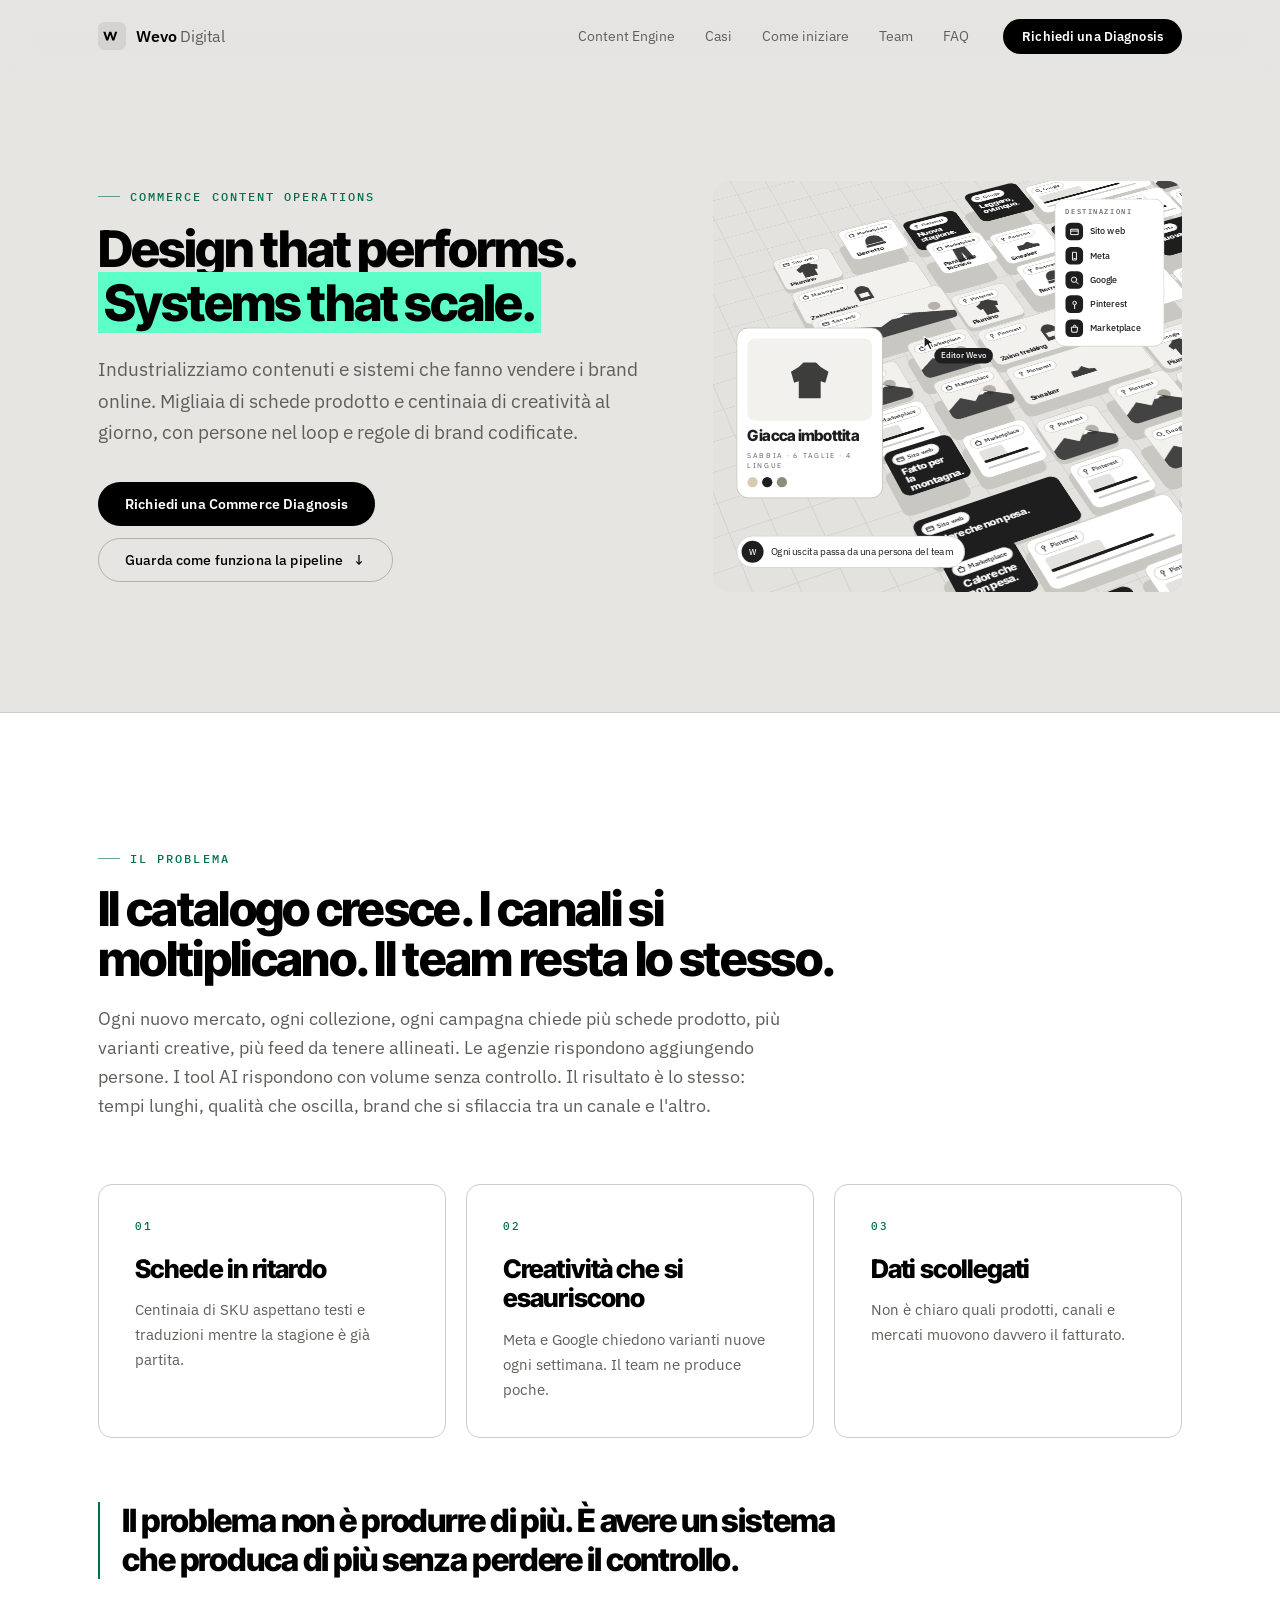
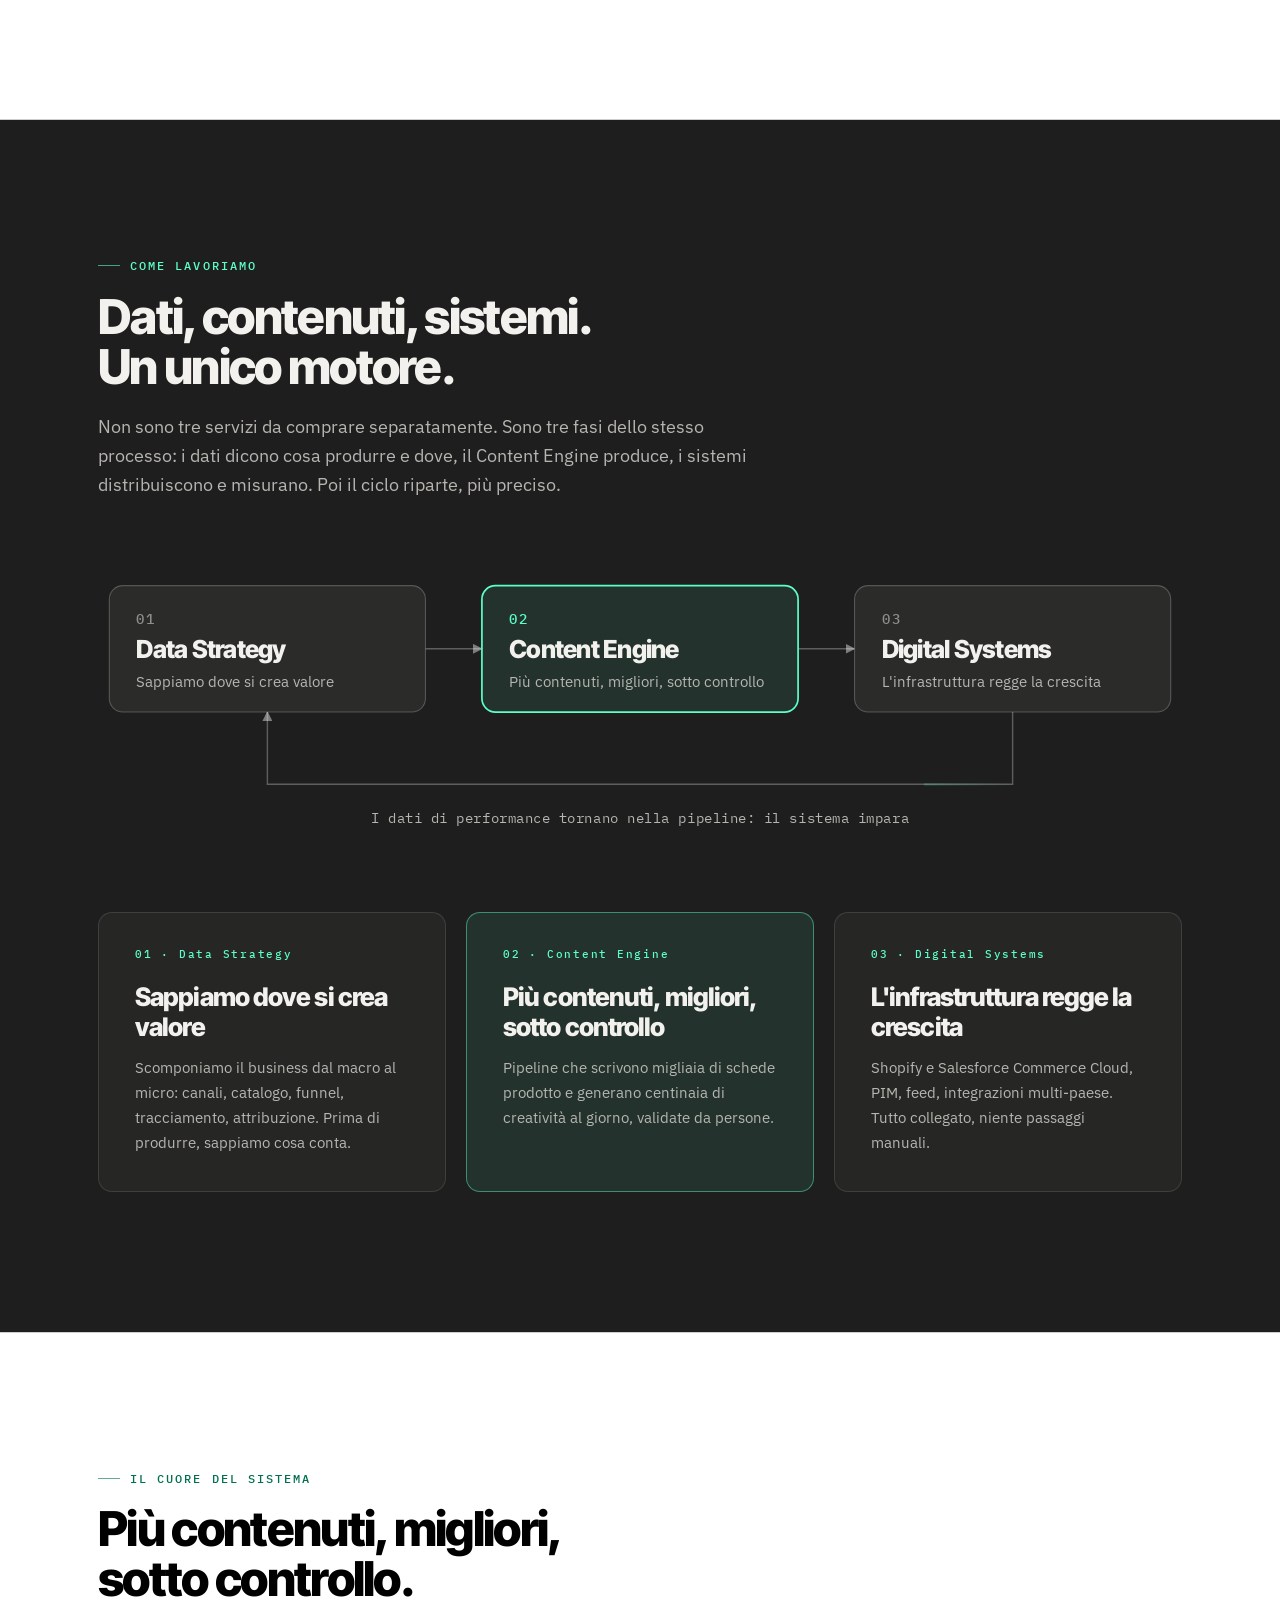
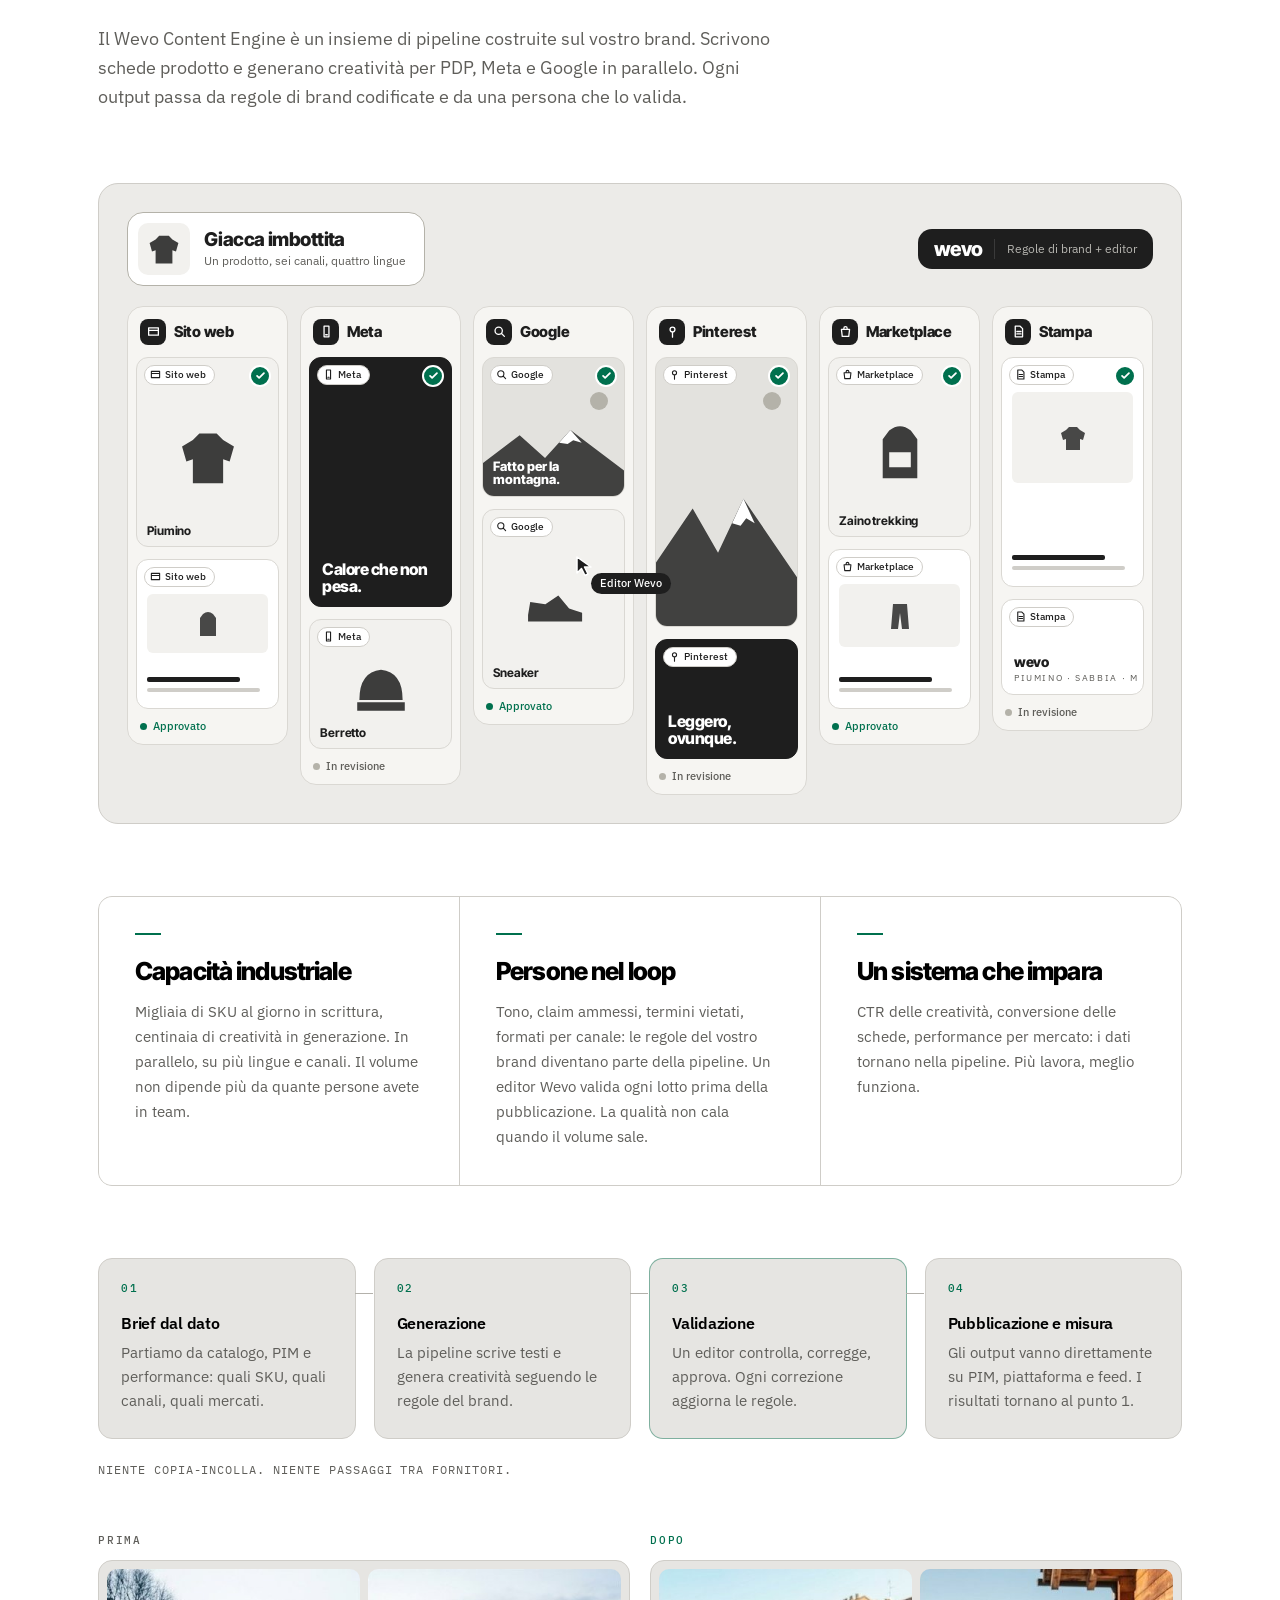
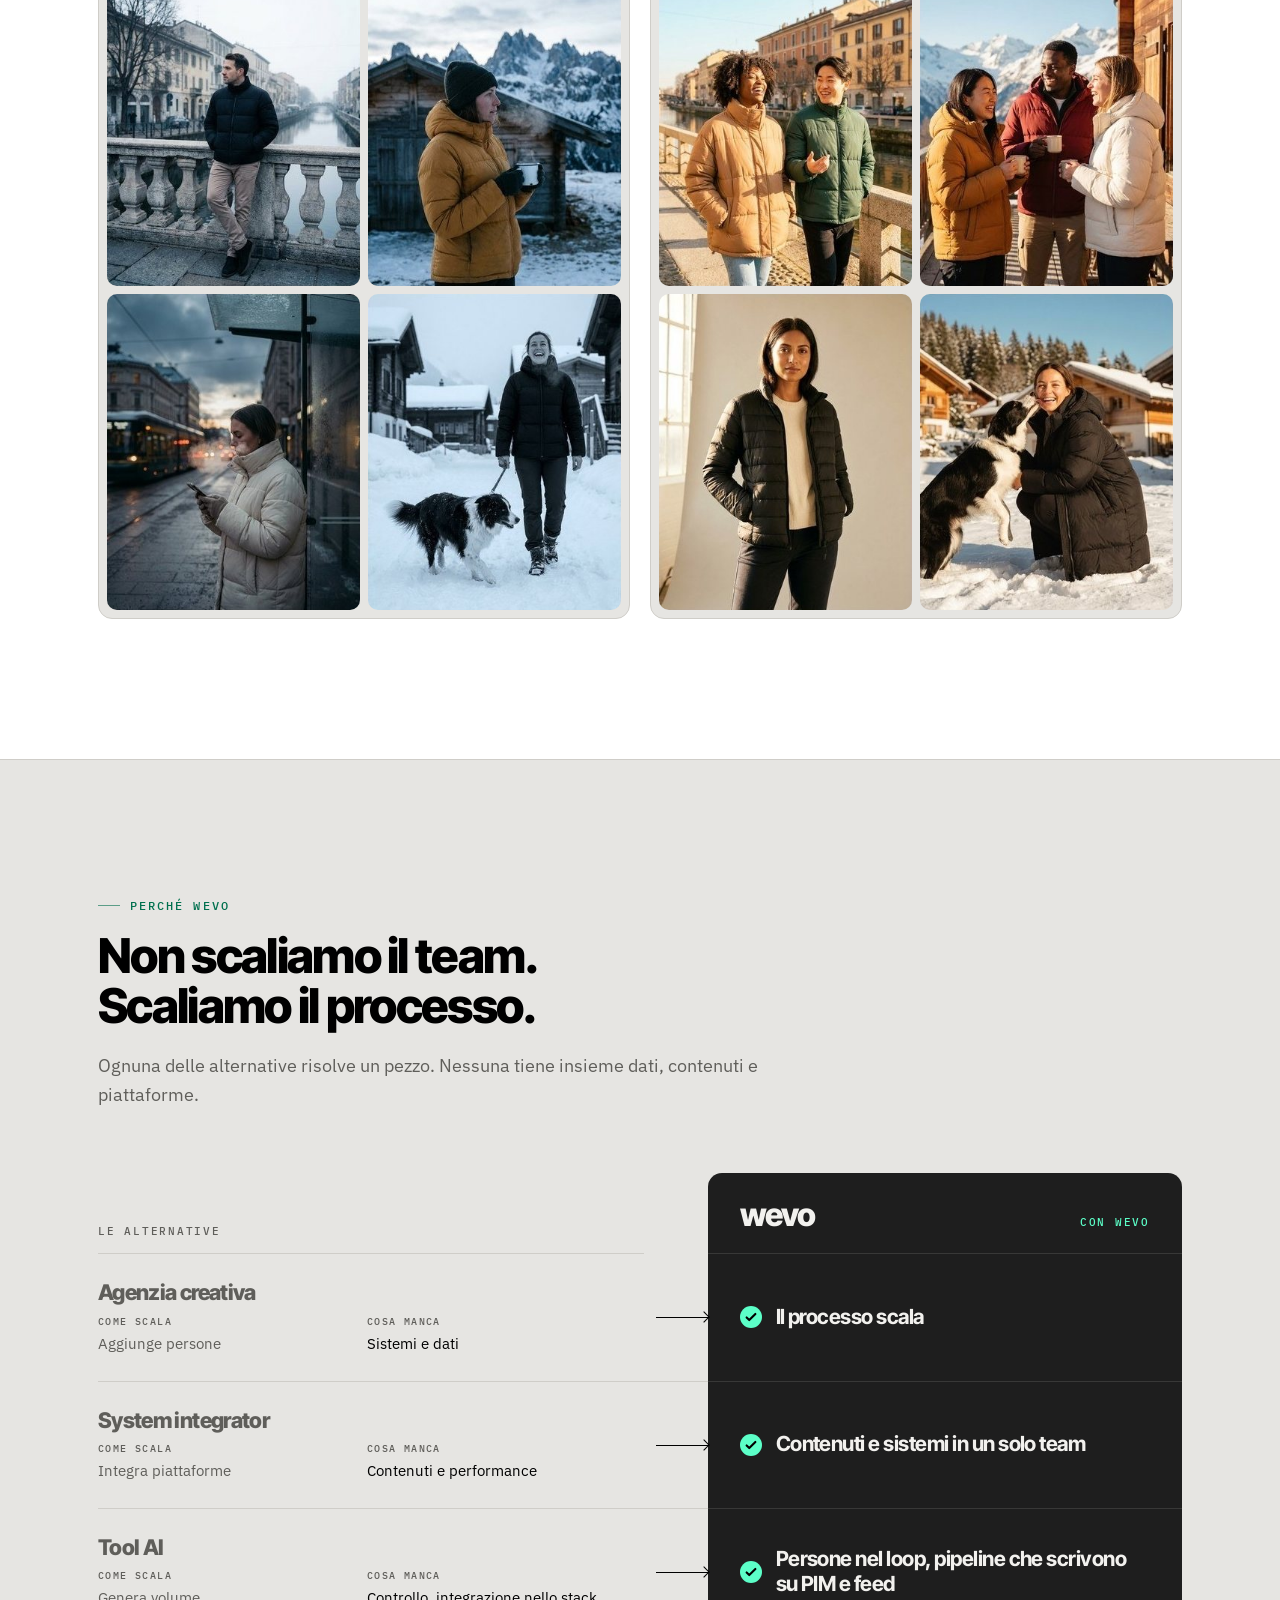
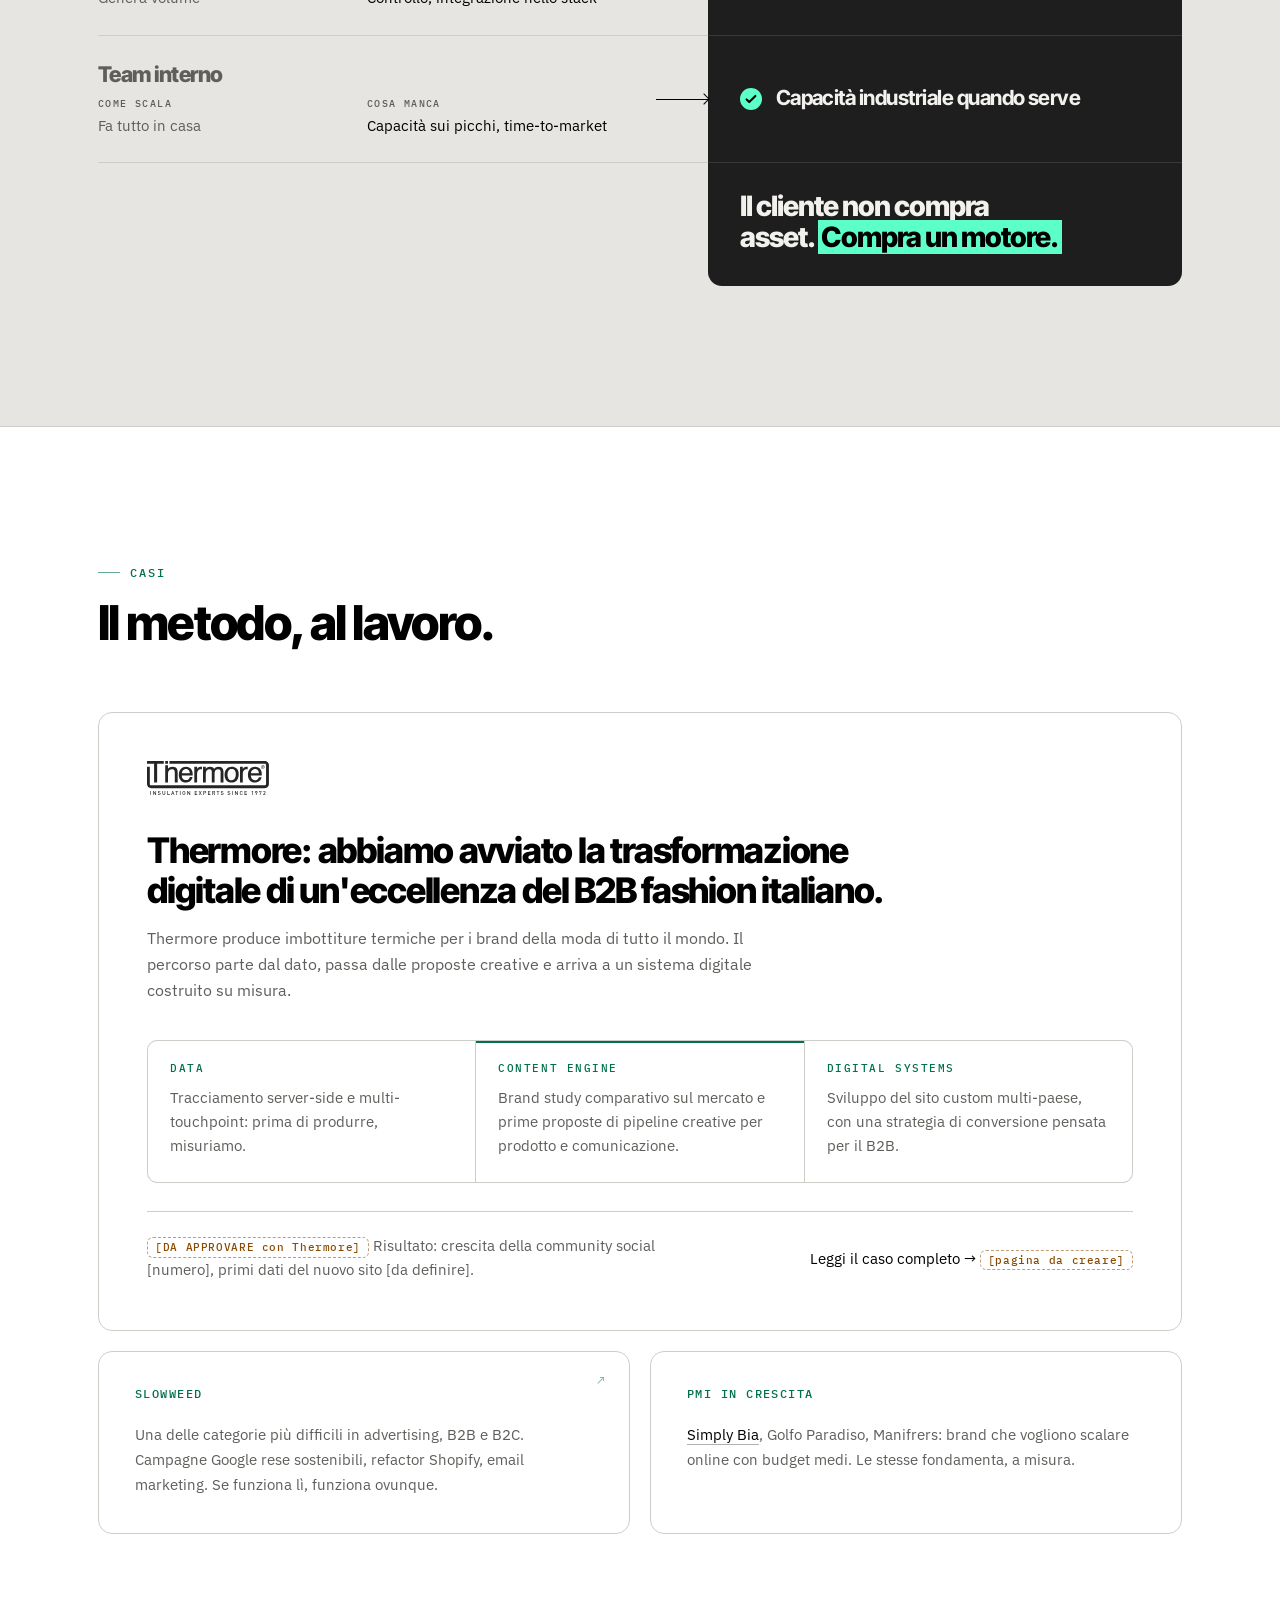
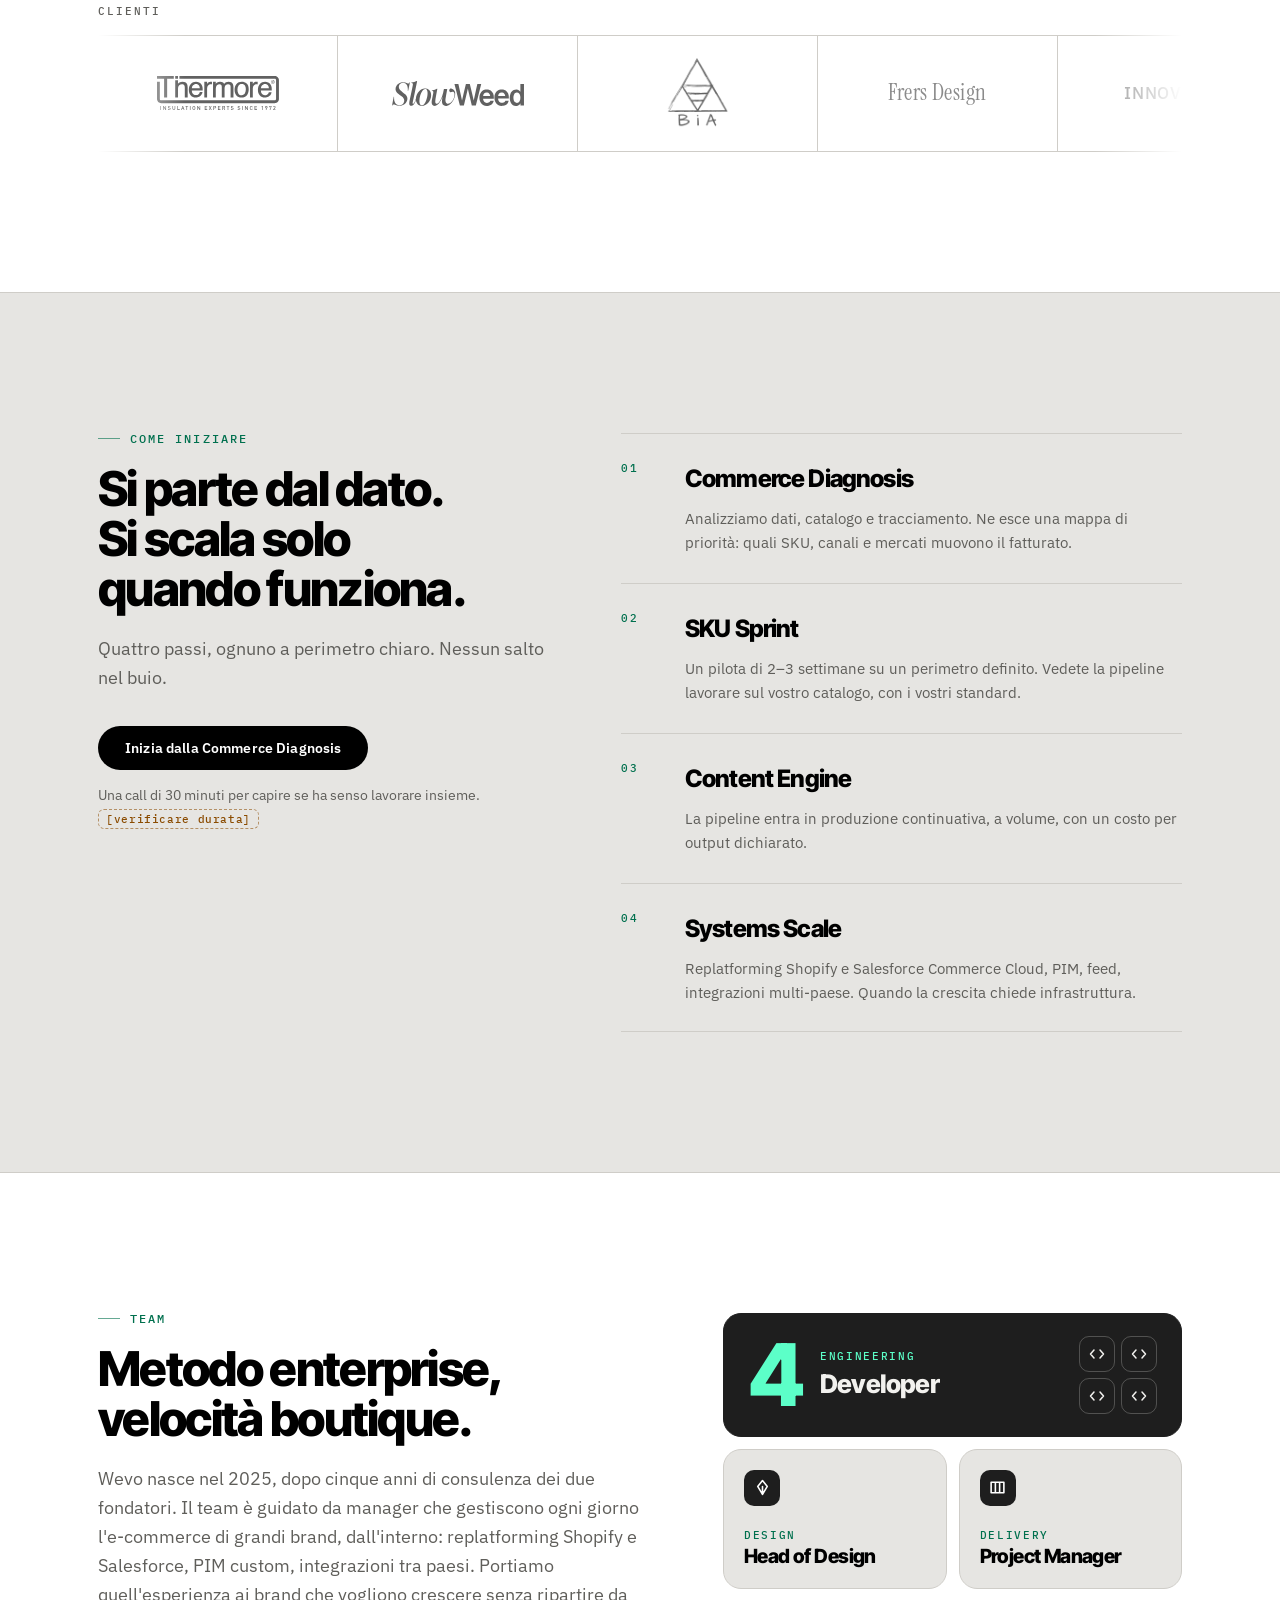
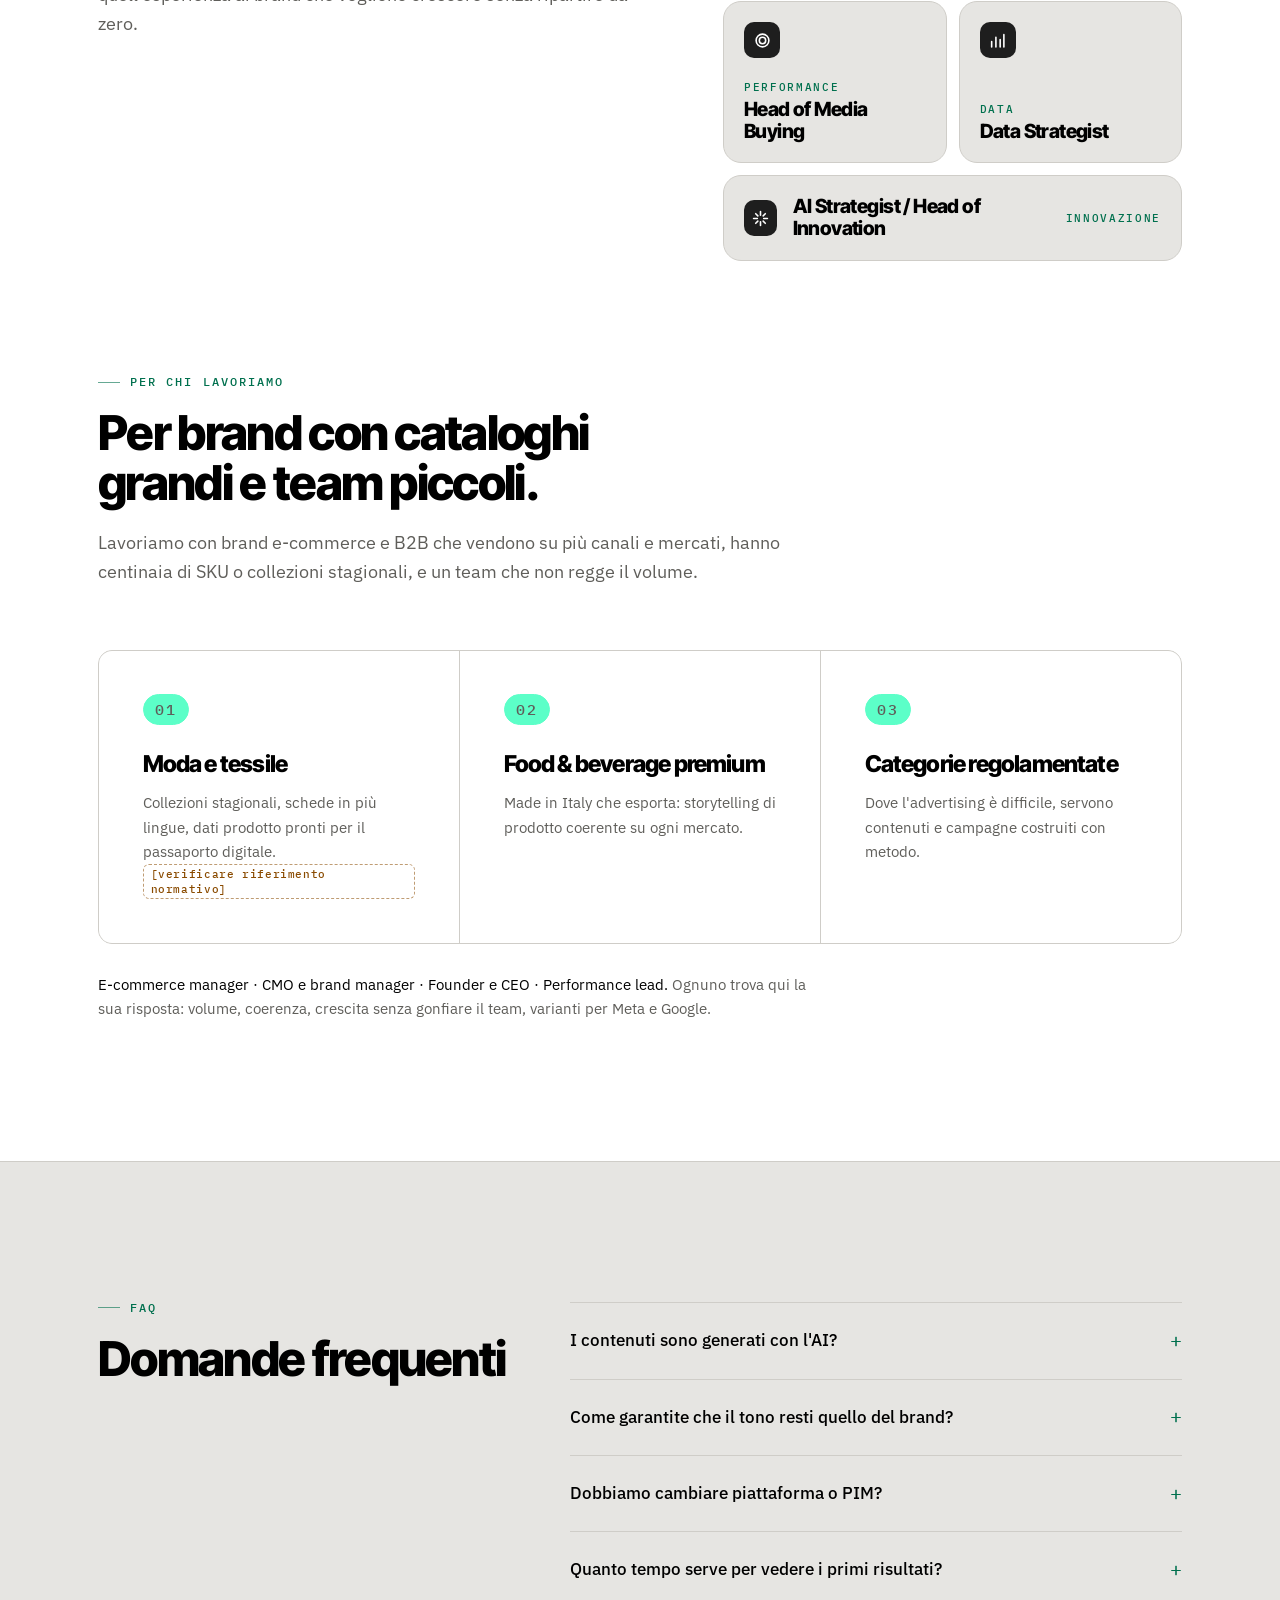
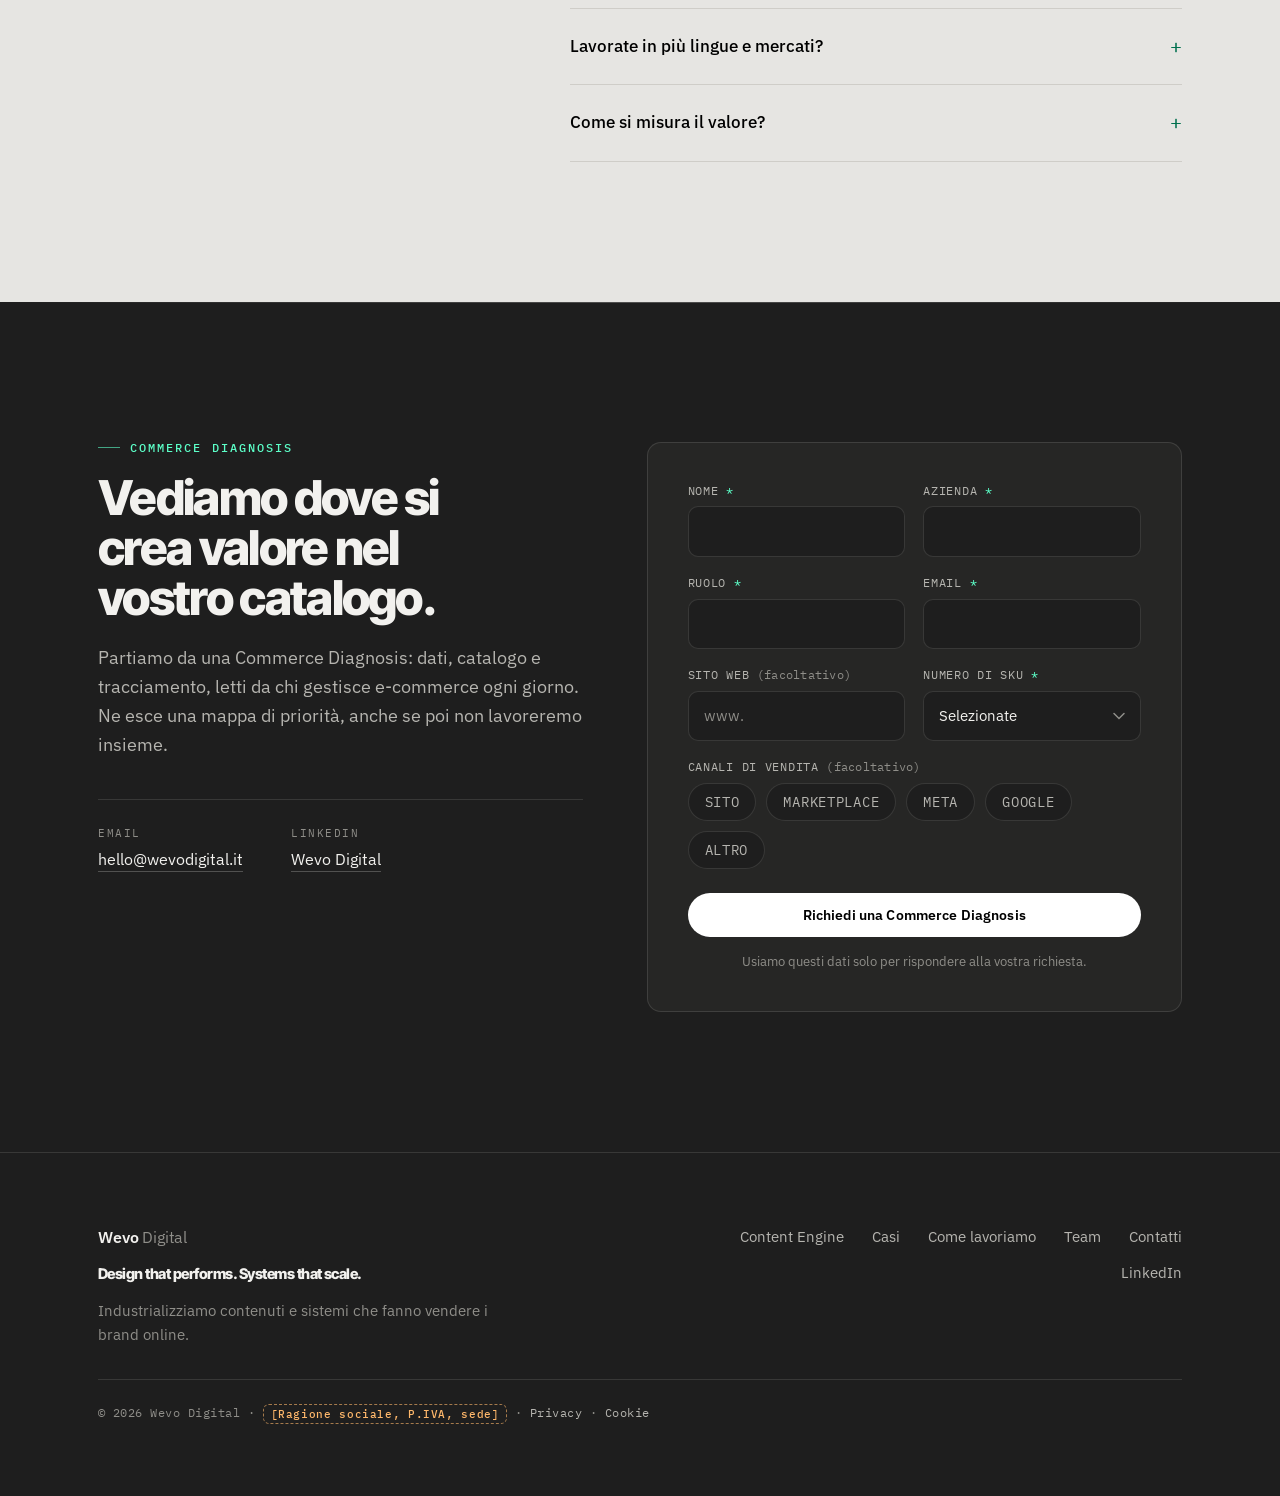
==== commit 3a247c63: "Merge remote-tracking branch 'origin/main' into titoli-tight" ====
--- a/index.html
+++ b/index.html
@@ -6,7 +6,7 @@
 <script>document.documentElement.classList.remove('no-js');</script>
 <title>Wevo — Commerce Content Operations per brand e-commerce</title>
 <meta name="description" content="Pipeline che scrivono migliaia di schede prodotto e generano creatività per PDP, Meta e Google, con persone nel loop. Dai dati ai sistemi.">
-<meta name="theme-color" content="#0B0B0C">
+<meta name="theme-color" content="#E6E5E2">
 <meta name="robots" content="index, follow">
 <link rel="canonical" href="https://www.wevodigital.it/">
 
@@ -24,13 +24,13 @@
 <meta name="twitter:description" content="Industrializziamo contenuti e sistemi che fanno vendere i brand online.">
 <meta name="twitter:image" content="https://www.wevodigital.it/assets/img/og-wevo.png">
 
-<link rel="icon" href="data:image/svg+xml,%3Csvg xmlns='http://www.w3.org/2000/svg' viewBox='0 0 32 32'%3E%3Crect width='32' height='32' rx='7' fill='%230B0B0C'/%3E%3Cpath d='M6 11l3.4 10h2.3L14 14.3 16.3 21h2.3L22 11h-2.5l-2.1 6.9L15.2 11h-2.4l-2.2 6.9L8.5 11z' fill='%23D6F45C'/%3E%3C/svg%3E">
+<link rel="icon" href="data:image/svg+xml,%3Csvg xmlns='http://www.w3.org/2000/svg' viewBox='0 0 32 32'%3E%3Crect width='32' height='32' rx='7' fill='%23000000'/%3E%3Cpath d='M6 11l3.4 10h2.3L14 14.3 16.3 21h2.3L22 11h-2.5l-2.1 6.9L15.2 11h-2.4l-2.2 6.9L8.5 11z' fill='%235CFFC8'/%3E%3C/svg%3E">
 
 <link rel="preconnect" href="https://fonts.googleapis.com">
 <link rel="preconnect" href="https://fonts.gstatic.com" crossorigin>
-<link rel="preload" as="style" href="https://fonts.googleapis.com/css2?family=Instrument+Serif:ital@0;1&family=IBM+Plex+Mono:wght@400;500&family=IBM+Plex+Sans:wght@400;500;600&display=swap">
-<link rel="stylesheet" href="https://fonts.googleapis.com/css2?family=Instrument+Serif:ital@0;1&family=IBM+Plex+Mono:wght@400;500&family=IBM+Plex+Sans:wght@400;500;600&display=swap" media="print" onload="this.media='all'">
-<noscript><link rel="stylesheet" href="https://fonts.googleapis.com/css2?family=Instrument+Serif:ital@0;1&family=IBM+Plex+Mono:wght@400;500&family=IBM+Plex+Sans:wght@400;500;600&display=swap"></noscript>
+<link rel="preload" as="style" href="https://fonts.googleapis.com/css2?family=Inter+Tight:wght@700;800&family=Instrument+Serif:ital@0;1&family=IBM+Plex+Mono:wght@400;500&family=IBM+Plex+Sans:wght@400;500;600&display=swap">
+<link rel="stylesheet" href="https://fonts.googleapis.com/css2?family=Inter+Tight:wght@700;800&family=Instrument+Serif:ital@0;1&family=IBM+Plex+Mono:wght@400;500&family=IBM+Plex+Sans:wght@400;500;600&display=swap" media="print" onload="this.media='all'">
+<noscript><link rel="stylesheet" href="https://fonts.googleapis.com/css2?family=Inter+Tight:wght@700;800&family=Instrument+Serif:ital@0;1&family=IBM+Plex+Mono:wght@400;500&family=IBM+Plex+Sans:wght@400;500;600&display=swap"></noscript>
 
 <link rel="stylesheet" href="assets/css/styles.css">
 
@@ -103,89 +103,47 @@
     <div class="shell hero__inner">
       <div class="hero__copy">
         <p class="eyebrow reveal">Commerce Content Operations</p>
-        <h1 class="display hero__title reveal">Design that performs. <em>Systems that scale.</em></h1>
+        <h1 class="display hero__title reveal">Design that performs.<br> <em>Systems that scale.</em></h1>
         <p class="lede reveal">Industrializziamo contenuti e sistemi che fanno vendere i brand online. Migliaia di schede prodotto e centinaia di creatività al giorno, con persone nel loop e regole di brand codificate.</p>
         <div class="hero__actions reveal">
           <a class="btn btn--primary" href="#diagnosis" data-cta="hero">Richiedi una Commerce Diagnosis</a>
           <a class="btn btn--ghost" href="#content-engine" data-cta="hero_secondary">Guarda come funziona la pipeline <span aria-hidden="true">↓</span></a>
         </div>
-        <p class="hero__trust reveal">Team guidato da manager che gestiscono oggi l'e-commerce di brand food globali tra Europa e Stati Uniti.</p>
       </div>
 
       <div class="hero__visual reveal" aria-hidden="true">
-        <svg class="pipe" viewBox="0 0 480 400" role="presentation" focusable="false">
-          <defs>
-            <linearGradient id="pipe-edge" x1="0" y1="0" x2="1" y2="0">
-              <stop offset="0%" stop-color="var(--accent)" stop-opacity="0"></stop>
-              <stop offset="50%" stop-color="var(--accent)" stop-opacity=".9"></stop>
-              <stop offset="100%" stop-color="var(--accent)" stop-opacity="0"></stop>
-            </linearGradient>
-            <pattern id="pipe-grid" width="30" height="30" patternUnits="userSpaceOnUse">
-              <path d="M30 0H0V30" fill="none" stroke="currentColor" stroke-opacity=".07" stroke-width="1"></path>
-            </pattern>
-          </defs>
-
-          <rect width="480" height="400" fill="url(#pipe-grid)"></rect>
-
-          <!-- Catalogo: pila di SKU -->
-          <g class="pipe__stack">
-            <rect x="24" y="96" width="112" height="40" rx="8"></rect>
-            <rect x="24" y="146" width="112" height="40" rx="8"></rect>
-            <rect x="24" y="196" width="112" height="40" rx="8"></rect>
-            <rect x="24" y="246" width="112" height="40" rx="8"></rect>
-          </g>
-          <g class="pipe__label">
-            <text x="24" y="80">CATALOGO</text>
-            <text x="40" y="121">SKU 0001</text>
-            <text x="40" y="171">SKU 0002</text>
-            <text x="40" y="221">SKU 0003</text>
-            <text x="40" y="271">SKU 2.400</text>
-          </g>
-
-          <g class="pipe__edges" fill="none" stroke="currentColor" stroke-opacity=".22" stroke-width="1.25">
-            <path d="M136 116 H162 Q176 116 176 140 V170 Q176 191 192 191"></path>
-            <path d="M136 166 H160 Q176 166 176 180 V191 H192"></path>
-            <path d="M136 216 H160 Q176 216 176 202 V191 H192"></path>
-            <path d="M136 266 H162 Q176 266 176 242 V212 Q176 191 192 191"></path>
-            <path d="M296 191 H322 Q336 191 336 170 V114 Q336 94 356 94 H362"></path>
-            <path d="M296 191 H362"></path>
-            <path d="M296 191 H322 Q336 191 336 212 V268 Q336 288 356 288 H362"></path>
-          </g>
-
-          <g class="pipe__pulse" fill="none" stroke="url(#pipe-edge)" stroke-width="2" stroke-linecap="round">
-            <path d="M136 116 H162 Q176 116 176 140 V170 Q176 191 192 191" pathLength="100"></path>
-            <path d="M136 266 H162 Q176 266 176 242 V212 Q176 191 192 191" pathLength="100"></path>
-            <path d="M296 191 H322 Q336 191 336 170 V114 Q336 94 356 94 H362" pathLength="100"></path>
-            <path d="M296 191 H322 Q336 191 336 212 V268 Q336 288 356 288 H362" pathLength="100"></path>
-          </g>
-
-          <!-- Validazione: regole di brand + persona -->
-          <g class="pipe__core">
-            <rect x="192" y="146" width="104" height="90" rx="12"></rect>
-            <text x="244" y="178" text-anchor="middle">Regole</text>
-            <text x="244" y="194" text-anchor="middle">di brand</text>
-            <text x="244" y="216" text-anchor="middle">+ editor</text>
-          </g>
-
-          <!-- Canali -->
-          <g class="pipe__stack">
-            <rect x="362" y="74" width="94" height="40" rx="8"></rect>
-            <rect x="362" y="171" width="94" height="40" rx="8"></rect>
-            <rect x="362" y="268" width="94" height="40" rx="8"></rect>
-          </g>
-          <g class="pipe__label">
-            <text x="362" y="58">CANALI</text>
-            <text x="378" y="99">PDP</text>
-            <text x="378" y="196">Meta</text>
-            <text x="378" y="293">Google</text>
-          </g>
-
-          <g class="pipe__check" fill="none" stroke="var(--accent)" stroke-width="1.5" stroke-linecap="round" stroke-linejoin="round">
-            <path d="M432 92 l4 4 8 -8"></path>
-            <path d="M432 189 l4 4 8 -8"></path>
-            <path d="M432 286 l4 4 8 -8"></path>
-          </g>
-        </svg>
+        <div class="hx">
+          <div class="hx__stage">
+            <div class="hx__persp">
+              <div class="hx__plane">
+                <div class="hx__grid">
+                  <div class="hx-tile" style="--z:6px;--d:0.00s"><span class="hx-base"></span><div class="hx-face hx-face--soft"><svg class="hx-prod" viewBox="0 0 60 60"><path d="M22 8 L38 8 L44 14 L54 20 L50 34 L44 32 L44 54 L16 54 L16 32 L10 34 L6 20 L16 14 Z"/></svg><span class="hx-pname">Piumino</span><span class="hx-chan"><svg class="hx-ico" viewBox="0 0 16 16"><path d="M2 3.5 H14 V12.5 H2 Z M2 6.5 H14"/></svg>Sito web</span><span class="hx-ring"></span><span class="hx-ok"><svg viewBox="0 0 16 16"><path d="M3 8.5l3 3 7-7"/></svg></span></div></div><div class="hx-tile" style="--z:27px;--d:7.77s"><span class="hx-base"></span><div class="hx-face "><svg class="hx-prod" viewBox="0 0 60 60"><path d="M10 40 Q10 14 30 12 Q50 14 50 40 Z M8 42 L52 42 L52 50 L8 50 Z"/></svg><span class="hx-pname">Berretto</span><span class="hx-chan"><svg class="hx-ico" viewBox="0 0 16 16"><path d="M3 5.5 H13 L12 14 H4 Z M6 5.5 V4 A2 2 0 0 1 10 4 V5.5"/></svg>Marketplace</span><span class="hx-ring"></span><span class="hx-ok"><svg viewBox="0 0 16 16"><path d="M3 8.5l3 3 7-7"/></svg></span></div></div><div class="hx-tile" style="--z:13px;--d:6.93s"><span class="hx-base"></span><div class="hx-face hx-face--dark"><span class="hx-quote">Nuova stagione.</span><span class="hx-chan"><svg class="hx-ico" viewBox="0 0 16 16"><path d="M8 9.5 V15 M11 5.5 A3 3 0 1 1 5 5.5 A3 3 0 1 1 11 5.5"/></svg>Pinterest</span><span class="hx-ring"></span><span class="hx-ok"><svg viewBox="0 0 16 16"><path d="M3 8.5l3 3 7-7"/></svg></span></div></div><div class="hx-tile" style="--z:34px;--d:6.09s"><span class="hx-base"></span><div class="hx-face hx-face--dark"><span class="hx-quote">Leggero, ovunque.</span><span class="hx-chan"><svg class="hx-ico" viewBox="0 0 16 16"><path d="M10.5 10.5 L14 14 M11.5 7 A4.5 4.5 0 1 1 2.5 7 A4.5 4.5 0 1 1 11.5 7"/></svg>Google</span><span class="hx-ring"></span><span class="hx-ok"><svg viewBox="0 0 16 16"><path d="M3 8.5l3 3 7-7"/></svg></span></div></div><div class="hx-tile hx-tile--wide" style="--z:20px;--d:5.25s"><span class="hx-base"></span><div class="hx-face "><span class="hx-pg hx-pg--img"></span><span class="hx-pg hx-pg--t"></span><span class="hx-pg hx-pg--l"></span><span class="hx-chan"><svg class="hx-ico" viewBox="0 0 16 16"><path d="M10.5 10.5 L14 14 M11.5 7 A4.5 4.5 0 1 1 2.5 7 A4.5 4.5 0 1 1 11.5 7"/></svg>Google</span><span class="hx-ring"></span><span class="hx-ok"><svg viewBox="0 0 16 16"><path d="M3 8.5l3 3 7-7"/></svg></span></div></div><div class="hx-tile" style="--z:6px;--d:4.41s"><span class="hx-base"></span><div class="hx-face hx-face--soft"><span class="hx-sun"></span><svg class="hx-mount" viewBox="0 0 100 60" preserveAspectRatio="none"><path d="M0 60 L0 34 L26 12 L44 30 L62 8 L100 40 L100 60 Z"/><path class="hx-snow" d="M54 18 L62 8 L70 18 L64 16 L60 19 Z"/></svg><span class="hx-chan"><svg class="hx-ico" viewBox="0 0 16 16"><path d="M5 1.5 H11 V14.5 H5 Z M7 12 H9"/></svg>Meta</span><span class="hx-ring"></span><span class="hx-ok"><svg viewBox="0 0 16 16"><path d="M3 8.5l3 3 7-7"/></svg></span></div></div><div class="hx-tile" style="--z:27px;--d:3.57s"><span class="hx-base"></span><div class="hx-face hx-face--soft"><span class="hx-sun"></span><svg class="hx-mount" viewBox="0 0 100 60" preserveAspectRatio="none"><path d="M0 60 L0 34 L26 12 L44 30 L62 8 L100 40 L100 60 Z"/><path class="hx-snow" d="M54 18 L62 8 L70 18 L64 16 L60 19 Z"/></svg><span class="hx-chan"><svg class="hx-ico" viewBox="0 0 16 16"><path d="M2 3.5 H14 V12.5 H2 Z M2 6.5 H14"/></svg>Sito web</span><span class="hx-ring"></span><span class="hx-ok"><svg viewBox="0 0 16 16"><path d="M3 8.5l3 3 7-7"/></svg></span></div></div><div class="hx-tile hx-tile--wide" style="--z:13px;--d:2.73s"><span class="hx-base"></span><div class="hx-face hx-face--soft"><svg class="hx-prod" viewBox="0 0 60 60"><path d="M20 10 Q30 2 40 10 L46 18 L46 54 L14 54 L14 18 Z M20 30 L40 30 L40 44 L20 44 Z"/></svg><span class="hx-pname">Zaino trekking</span><span class="hx-chan"><svg class="hx-ico" viewBox="0 0 16 16"><path d="M3 5.5 H13 L12 14 H4 Z M6 5.5 V4 A2 2 0 0 1 10 4 V5.5"/></svg>Marketplace</span><span class="hx-ring"></span><span class="hx-ok"><svg viewBox="0 0 16 16"><path d="M3 8.5l3 3 7-7"/></svg></span></div></div><div class="hx-tile" style="--z:34px;--d:1.89s"><span class="hx-base"></span><div class="hx-face "><svg class="hx-prod" viewBox="0 0 60 60"><path d="M16 6 L44 6 L48 56 L34 56 L30 24 L26 56 L12 56 Z"/></svg><span class="hx-pname">Pantalone tecnico</span><span class="hx-chan"><svg class="hx-ico" viewBox="0 0 16 16"><path d="M3 5.5 H13 L12 14 H4 Z M6 5.5 V4 A2 2 0 0 1 10 4 V5.5"/></svg>Marketplace</span><span class="hx-ring"></span><span class="hx-ok"><svg viewBox="0 0 16 16"><path d="M3 8.5l3 3 7-7"/></svg></span></div></div><div class="hx-tile" style="--z:20px;--d:1.05s"><span class="hx-base"></span><div class="hx-face "><svg class="hx-prod" viewBox="0 0 60 60"><path d="M6 40 L8 28 L22 30 L34 22 L44 34 L56 38 L56 46 L6 46 Z"/></svg><span class="hx-pname">Sneaker</span><span class="hx-chan"><svg class="hx-ico" viewBox="0 0 16 16"><path d="M8 9.5 V15 M11 5.5 A3 3 0 1 1 5 5.5 A3 3 0 1 1 11 5.5"/></svg>Pinterest</span><span class="hx-ring"></span><span class="hx-ok"><svg viewBox="0 0 16 16"><path d="M3 8.5l3 3 7-7"/></svg></span></div></div><div class="hx-tile" style="--z:6px;--d:0.21s"><span class="hx-base"></span><div class="hx-face hx-face--dark"><span class="hx-quote">Nuova stagione.</span><span class="hx-chan"><svg class="hx-ico" viewBox="0 0 16 16"><path d="M10.5 10.5 L14 14 M11.5 7 A4.5 4.5 0 1 1 2.5 7 A4.5 4.5 0 1 1 11.5 7"/></svg>Google</span><span class="hx-ring"></span><span class="hx-ok"><svg viewBox="0 0 16 16"><path d="M3 8.5l3 3 7-7"/></svg></span></div></div><div class="hx-tile" style="--z:27px;--d:7.98s"><span class="hx-base"></span><div class="hx-face "><span class="hx-pg hx-pg--img"></span><span class="hx-pg hx-pg--t"></span><span class="hx-pg hx-pg--l"></span><span class="hx-chan"><svg class="hx-ico" viewBox="0 0 16 16"><path d="M5 1.5 H11 V14.5 H5 Z M7 12 H9"/></svg>Meta</span><span class="hx-ring"></span><span class="hx-ok"><svg viewBox="0 0 16 16"><path d="M3 8.5l3 3 7-7"/></svg></span></div></div><div class="hx-tile" style="--z:13px;--d:7.14s"><span class="hx-base"></span><div class="hx-face "><span class="hx-pg hx-pg--img"></span><span class="hx-pg hx-pg--t"></span><span class="hx-pg hx-pg--l"></span><span class="hx-chan"><svg class="hx-ico" viewBox="0 0 16 16"><path d="M5 1.5 H11 V14.5 H5 Z M7 12 H9"/></svg>Meta</span><span class="hx-ring"></span><span class="hx-ok"><svg viewBox="0 0 16 16"><path d="M3 8.5l3 3 7-7"/></svg></span></div></div><div class="hx-tile hx-tile--wide" style="--z:34px;--d:6.30s"><span class="hx-base"></span><div class="hx-face hx-face--soft"><span class="hx-sun"></span><svg class="hx-mount" viewBox="0 0 100 60" preserveAspectRatio="none"><path d="M0 60 L0 34 L26 12 L44 30 L62 8 L100 40 L100 60 Z"/><path class="hx-snow" d="M54 18 L62 8 L70 18 L64 16 L60 19 Z"/></svg><span class="hx-chan"><svg class="hx-ico" viewBox="0 0 16 16"><path d="M2 3.5 H14 V12.5 H2 Z M2 6.5 H14"/></svg>Sito web</span><span class="hx-ring"></span><span class="hx-ok"><svg viewBox="0 0 16 16"><path d="M3 8.5l3 3 7-7"/></svg></span></div></div><div class="hx-tile" style="--z:20px;--d:5.46s"><span class="hx-base"></span><div class="hx-face hx-face--soft"><svg class="hx-prod" viewBox="0 0 60 60"><path d="M6 40 L8 28 L22 30 L34 22 L44 34 L56 38 L56 46 L6 46 Z"/></svg><span class="hx-pname">Sneaker</span><span class="hx-chan"><svg class="hx-ico" viewBox="0 0 16 16"><path d="M3 5.5 H13 L12 14 H4 Z M6 5.5 V4 A2 2 0 0 1 10 4 V5.5"/></svg>Marketplace</span><span class="hx-ring"></span><span class="hx-ok"><svg viewBox="0 0 16 16"><path d="M3 8.5l3 3 7-7"/></svg></span></div></div><div class="hx-tile" style="--z:6px;--d:4.62s"><span class="hx-base"></span><div class="hx-face hx-face--soft"><svg class="hx-prod" viewBox="0 0 60 60"><path d="M22 8 L38 8 L44 14 L54 20 L50 34 L44 32 L44 54 L16 54 L16 32 L10 34 L6 20 L16 14 Z"/></svg><span class="hx-pname">Piumino</span><span class="hx-chan"><svg class="hx-ico" viewBox="0 0 16 16"><path d="M8 9.5 V15 M11 5.5 A3 3 0 1 1 5 5.5 A3 3 0 1 1 11 5.5"/></svg>Pinterest</span><span class="hx-ring"></span><span class="hx-ok"><svg viewBox="0 0 16 16"><path d="M3 8.5l3 3 7-7"/></svg></span></div></div><div class="hx-tile" style="--z:27px;--d:3.78s"><span class="hx-base"></span><div class="hx-face "><svg class="hx-prod" viewBox="0 0 60 60"><path d="M10 40 Q10 14 30 12 Q50 14 50 40 Z M8 42 L52 42 L52 50 L8 50 Z"/></svg><span class="hx-pname">Berretto</span><span class="hx-chan"><svg class="hx-ico" viewBox="0 0 16 16"><path d="M8 9.5 V15 M11 5.5 A3 3 0 1 1 5 5.5 A3 3 0 1 1 11 5.5"/></svg>Pinterest</span><span class="hx-ring"></span><span class="hx-ok"><svg viewBox="0 0 16 16"><path d="M3 8.5l3 3 7-7"/></svg></span></div></div><div class="hx-tile" style="--z:13px;--d:2.94s"><span class="hx-base"></span><div class="hx-face hx-face--dark"><span class="hx-quote">Fatto per la montagna.</span><span class="hx-chan"><svg class="hx-ico" viewBox="0 0 16 16"><path d="M10.5 10.5 L14 14 M11.5 7 A4.5 4.5 0 1 1 2.5 7 A4.5 4.5 0 1 1 11.5 7"/></svg>Google</span><span class="hx-ring"></span><span class="hx-ok"><svg viewBox="0 0 16 16"><path d="M3 8.5l3 3 7-7"/></svg></span></div></div><div class="hx-tile hx-tile--wide" style="--z:34px;--d:2.10s"><span class="hx-base"></span><div class="hx-face hx-face--dark"><span class="hx-quote">Nuova stagione.</span><span class="hx-chan"><svg class="hx-ico" viewBox="0 0 16 16"><path d="M5 1.5 H11 V14.5 H5 Z M7 12 H9"/></svg>Meta</span><span class="hx-ring"></span><span class="hx-ok"><svg viewBox="0 0 16 16"><path d="M3 8.5l3 3 7-7"/></svg></span></div></div><div class="hx-tile" style="--z:20px;--d:1.26s"><span class="hx-base"></span><div class="hx-face "><span class="hx-pg hx-pg--img"></span><span class="hx-pg hx-pg--t"></span><span class="hx-pg hx-pg--l"></span><span class="hx-chan"><svg class="hx-ico" viewBox="0 0 16 16"><path d="M2 3.5 H14 V12.5 H2 Z M2 6.5 H14"/></svg>Sito web</span><span class="hx-ring"></span><span class="hx-ok"><svg viewBox="0 0 16 16"><path d="M3 8.5l3 3 7-7"/></svg></span></div></div><div class="hx-tile" style="--z:6px;--d:0.42s"><span class="hx-base"></span><div class="hx-face hx-face--soft"><span class="hx-sun"></span><svg class="hx-mount" viewBox="0 0 100 60" preserveAspectRatio="none"><path d="M0 60 L0 34 L26 12 L44 30 L62 8 L100 40 L100 60 Z"/><path class="hx-snow" d="M54 18 L62 8 L70 18 L64 16 L60 19 Z"/></svg><span class="hx-chan"><svg class="hx-ico" viewBox="0 0 16 16"><path d="M2 3.5 H14 V12.5 H2 Z M2 6.5 H14"/></svg>Sito web</span><span class="hx-ring"></span><span class="hx-ok"><svg viewBox="0 0 16 16"><path d="M3 8.5l3 3 7-7"/></svg></span></div></div><div class="hx-tile" style="--z:27px;--d:8.19s"><span class="hx-base"></span><div class="hx-face hx-face--soft"><span class="hx-sun"></span><svg class="hx-mount" viewBox="0 0 100 60" preserveAspectRatio="none"><path d="M0 60 L0 34 L26 12 L44 30 L62 8 L100 40 L100 60 Z"/><path class="hx-snow" d="M54 18 L62 8 L70 18 L64 16 L60 19 Z"/></svg><span class="hx-chan"><svg class="hx-ico" viewBox="0 0 16 16"><path d="M3 5.5 H13 L12 14 H4 Z M6 5.5 V4 A2 2 0 0 1 10 4 V5.5"/></svg>Marketplace</span><span class="hx-ring"></span><span class="hx-ok"><svg viewBox="0 0 16 16"><path d="M3 8.5l3 3 7-7"/></svg></span></div></div><div class="hx-tile hx-tile--wide" style="--z:13px;--d:7.35s"><span class="hx-base"></span><div class="hx-face hx-face--soft"><svg class="hx-prod" viewBox="0 0 60 60"><path d="M20 10 Q30 2 40 10 L46 18 L46 54 L14 54 L14 18 Z M20 30 L40 30 L40 44 L20 44 Z"/></svg><span class="hx-pname">Zaino trekking</span><span class="hx-chan"><svg class="hx-ico" viewBox="0 0 16 16"><path d="M8 9.5 V15 M11 5.5 A3 3 0 1 1 5 5.5 A3 3 0 1 1 11 5.5"/></svg>Pinterest</span><span class="hx-ring"></span><span class="hx-ok"><svg viewBox="0 0 16 16"><path d="M3 8.5l3 3 7-7"/></svg></span></div></div><div class="hx-tile" style="--z:34px;--d:6.51s"><span class="hx-base"></span><div class="hx-face "><svg class="hx-prod" viewBox="0 0 60 60"><path d="M16 6 L44 6 L48 56 L34 56 L30 24 L26 56 L12 56 Z"/></svg><span class="hx-pname">Pantalone tecnico</span><span class="hx-chan"><svg class="hx-ico" viewBox="0 0 16 16"><path d="M10.5 10.5 L14 14 M11.5 7 A4.5 4.5 0 1 1 2.5 7 A4.5 4.5 0 1 1 11.5 7"/></svg>Google</span><span class="hx-ring"></span><span class="hx-ok"><svg viewBox="0 0 16 16"><path d="M3 8.5l3 3 7-7"/></svg></span></div></div><div class="hx-tile" style="--z:20px;--d:5.67s"><span class="hx-base"></span><div class="hx-face "><svg class="hx-prod" viewBox="0 0 60 60"><path d="M6 40 L8 28 L22 30 L34 22 L44 34 L56 38 L56 46 L6 46 Z"/></svg><span class="hx-pname">Sneaker</span><span class="hx-chan"><svg class="hx-ico" viewBox="0 0 16 16"><path d="M10.5 10.5 L14 14 M11.5 7 A4.5 4.5 0 1 1 2.5 7 A4.5 4.5 0 1 1 11.5 7"/></svg>Google</span><span class="hx-ring"></span><span class="hx-ok"><svg viewBox="0 0 16 16"><path d="M3 8.5l3 3 7-7"/></svg></span></div></div><div class="hx-tile" style="--z:6px;--d:4.83s"><span class="hx-base"></span><div class="hx-face hx-face--dark"><span class="hx-quote">Fatto per la montagna.</span><span class="hx-chan"><svg class="hx-ico" viewBox="0 0 16 16"><path d="M5 1.5 H11 V14.5 H5 Z M7 12 H9"/></svg>Meta</span><span class="hx-ring"></span><span class="hx-ok"><svg viewBox="0 0 16 16"><path d="M3 8.5l3 3 7-7"/></svg></span></div></div><div class="hx-tile" style="--z:27px;--d:3.99s"><span class="hx-base"></span><div class="hx-face "><span class="hx-pg hx-pg--img"></span><span class="hx-pg hx-pg--t"></span><span class="hx-pg hx-pg--l"></span><span class="hx-chan"><svg class="hx-ico" viewBox="0 0 16 16"><path d="M2 3.5 H14 V12.5 H2 Z M2 6.5 H14"/></svg>Sito web</span><span class="hx-ring"></span><span class="hx-ok"><svg viewBox="0 0 16 16"><path d="M3 8.5l3 3 7-7"/></svg></span></div></div><div class="hx-tile" style="--z:13px;--d:3.15s"><span class="hx-base"></span><div class="hx-face "><span class="hx-pg hx-pg--img"></span><span class="hx-pg hx-pg--t"></span><span class="hx-pg hx-pg--l"></span><span class="hx-chan"><svg class="hx-ico" viewBox="0 0 16 16"><path d="M3 5.5 H13 L12 14 H4 Z M6 5.5 V4 A2 2 0 0 1 10 4 V5.5"/></svg>Marketplace</span><span class="hx-ring"></span><span class="hx-ok"><svg viewBox="0 0 16 16"><path d="M3 8.5l3 3 7-7"/></svg></span></div></div><div class="hx-tile" style="--z:34px;--d:2.31s"><span class="hx-base"></span><div class="hx-face hx-face--soft"><span class="hx-sun"></span><svg class="hx-mount" viewBox="0 0 100 60" preserveAspectRatio="none"><path d="M0 60 L0 34 L26 12 L44 30 L62 8 L100 40 L100 60 Z"/><path class="hx-snow" d="M54 18 L62 8 L70 18 L64 16 L60 19 Z"/></svg><span class="hx-chan"><svg class="hx-ico" viewBox="0 0 16 16"><path d="M3 5.5 H13 L12 14 H4 Z M6 5.5 V4 A2 2 0 0 1 10 4 V5.5"/></svg>Marketplace</span><span class="hx-ring"></span><span class="hx-ok"><svg viewBox="0 0 16 16"><path d="M3 8.5l3 3 7-7"/></svg></span></div></div><div class="hx-tile hx-tile--wide" style="--z:20px;--d:1.47s"><span class="hx-base"></span><div class="hx-face hx-face--soft"><svg class="hx-prod" viewBox="0 0 60 60"><path d="M6 40 L8 28 L22 30 L34 22 L44 34 L56 38 L56 46 L6 46 Z"/></svg><span class="hx-pname">Sneaker</span><span class="hx-chan"><svg class="hx-ico" viewBox="0 0 16 16"><path d="M8 9.5 V15 M11 5.5 A3 3 0 1 1 5 5.5 A3 3 0 1 1 11 5.5"/></svg>Pinterest</span><span class="hx-ring"></span><span class="hx-ok"><svg viewBox="0 0 16 16"><path d="M3 8.5l3 3 7-7"/></svg></span></div></div><div class="hx-tile" style="--z:6px;--d:0.63s"><span class="hx-base"></span><div class="hx-face hx-face--soft"><svg class="hx-prod" viewBox="0 0 60 60"><path d="M22 8 L38 8 L44 14 L54 20 L50 34 L44 32 L44 54 L16 54 L16 32 L10 34 L6 20 L16 14 Z"/></svg><span class="hx-pname">Piumino</span><span class="hx-chan"><svg class="hx-ico" viewBox="0 0 16 16"><path d="M10.5 10.5 L14 14 M11.5 7 A4.5 4.5 0 1 1 2.5 7 A4.5 4.5 0 1 1 11.5 7"/></svg>Google</span><span class="hx-ring"></span><span class="hx-ok"><svg viewBox="0 0 16 16"><path d="M3 8.5l3 3 7-7"/></svg></span></div></div><div class="hx-tile hx-tile--wide" style="--z:27px;--d:8.40s"><span class="hx-base"></span><div class="hx-face "><svg class="hx-prod" viewBox="0 0 60 60"><path d="M10 40 Q10 14 30 12 Q50 14 50 40 Z M8 42 L52 42 L52 50 L8 50 Z"/></svg><span class="hx-pname">Berretto</span><span class="hx-chan"><svg class="hx-ico" viewBox="0 0 16 16"><path d="M5 1.5 H11 V14.5 H5 Z M7 12 H9"/></svg>Meta</span><span class="hx-ring"></span><span class="hx-ok"><svg viewBox="0 0 16 16"><path d="M3 8.5l3 3 7-7"/></svg></span></div></div><div class="hx-tile" style="--z:13px;--d:7.56s"><span class="hx-base"></span><div class="hx-face hx-face--dark"><span class="hx-quote">Calore che non pesa.</span><span class="hx-chan"><svg class="hx-ico" viewBox="0 0 16 16"><path d="M5 1.5 H11 V14.5 H5 Z M7 12 H9"/></svg>Meta</span><span class="hx-ring"></span><span class="hx-ok"><svg viewBox="0 0 16 16"><path d="M3 8.5l3 3 7-7"/></svg></span></div></div><div class="hx-tile" style="--z:34px;--d:6.72s"><span class="hx-base"></span><div class="hx-face hx-face--dark"><span class="hx-quote">Fatto per la montagna.</span><span class="hx-chan"><svg class="hx-ico" viewBox="0 0 16 16"><path d="M2 3.5 H14 V12.5 H2 Z M2 6.5 H14"/></svg>Sito web</span><span class="hx-ring"></span><span class="hx-ok"><svg viewBox="0 0 16 16"><path d="M3 8.5l3 3 7-7"/></svg></span></div></div><div class="hx-tile" style="--z:20px;--d:5.88s"><span class="hx-base"></span><div class="hx-face "><span class="hx-pg hx-pg--img"></span><span class="hx-pg hx-pg--t"></span><span class="hx-pg hx-pg--l"></span><span class="hx-chan"><svg class="hx-ico" viewBox="0 0 16 16"><path d="M3 5.5 H13 L12 14 H4 Z M6 5.5 V4 A2 2 0 0 1 10 4 V5.5"/></svg>Marketplace</span><span class="hx-ring"></span><span class="hx-ok"><svg viewBox="0 0 16 16"><path d="M3 8.5l3 3 7-7"/></svg></span></div></div><div class="hx-tile" style="--z:6px;--d:5.04s"><span class="hx-base"></span><div class="hx-face hx-face--soft"><span class="hx-sun"></span><svg class="hx-mount" viewBox="0 0 100 60" preserveAspectRatio="none"><path d="M0 60 L0 34 L26 12 L44 30 L62 8 L100 40 L100 60 Z"/><path class="hx-snow" d="M54 18 L62 8 L70 18 L64 16 L60 19 Z"/></svg><span class="hx-chan"><svg class="hx-ico" viewBox="0 0 16 16"><path d="M8 9.5 V15 M11 5.5 A3 3 0 1 1 5 5.5 A3 3 0 1 1 11 5.5"/></svg>Pinterest</span><span class="hx-ring"></span><span class="hx-ok"><svg viewBox="0 0 16 16"><path d="M3 8.5l3 3 7-7"/></svg></span></div></div><div class="hx-tile" style="--z:27px;--d:4.20s"><span class="hx-base"></span><div class="hx-face hx-face--soft"><span class="hx-sun"></span><svg class="hx-mount" viewBox="0 0 100 60" preserveAspectRatio="none"><path d="M0 60 L0 34 L26 12 L44 30 L62 8 L100 40 L100 60 Z"/><path class="hx-snow" d="M54 18 L62 8 L70 18 L64 16 L60 19 Z"/></svg><span class="hx-chan"><svg class="hx-ico" viewBox="0 0 16 16"><path d="M8 9.5 V15 M11 5.5 A3 3 0 1 1 5 5.5 A3 3 0 1 1 11 5.5"/></svg>Pinterest</span><span class="hx-ring"></span><span class="hx-ok"><svg viewBox="0 0 16 16"><path d="M3 8.5l3 3 7-7"/></svg></span></div></div><div class="hx-tile" style="--z:13px;--d:3.36s"><span class="hx-base"></span><div class="hx-face hx-face--soft"><svg class="hx-prod" viewBox="0 0 60 60"><path d="M20 10 Q30 2 40 10 L46 18 L46 54 L14 54 L14 18 Z M20 30 L40 30 L40 44 L20 44 Z"/></svg><span class="hx-pname">Zaino trekking</span><span class="hx-chan"><svg class="hx-ico" viewBox="0 0 16 16"><path d="M10.5 10.5 L14 14 M11.5 7 A4.5 4.5 0 1 1 2.5 7 A4.5 4.5 0 1 1 11.5 7"/></svg>Google</span><span class="hx-ring"></span><span class="hx-ok"><svg viewBox="0 0 16 16"><path d="M3 8.5l3 3 7-7"/></svg></span></div></div><div class="hx-tile" style="--z:34px;--d:2.52s"><span class="hx-base"></span><div class="hx-face "><svg class="hx-prod" viewBox="0 0 60 60"><path d="M16 6 L44 6 L48 56 L34 56 L30 24 L26 56 L12 56 Z"/></svg><span class="hx-pname">Pantalone tecnico</span><span class="hx-chan"><svg class="hx-ico" viewBox="0 0 16 16"><path d="M5 1.5 H11 V14.5 H5 Z M7 12 H9"/></svg>Meta</span><span class="hx-ring"></span><span class="hx-ok"><svg viewBox="0 0 16 16"><path d="M3 8.5l3 3 7-7"/></svg></span></div></div><div class="hx-tile" style="--z:20px;--d:1.68s"><span class="hx-base"></span><div class="hx-face "><svg class="hx-prod" viewBox="0 0 60 60"><path d="M6 40 L8 28 L22 30 L34 22 L44 34 L56 38 L56 46 L6 46 Z"/></svg><span class="hx-pname">Sneaker</span><span class="hx-chan"><svg class="hx-ico" viewBox="0 0 16 16"><path d="M2 3.5 H14 V12.5 H2 Z M2 6.5 H14"/></svg>Sito web</span><span class="hx-ring"></span><span class="hx-ok"><svg viewBox="0 0 16 16"><path d="M3 8.5l3 3 7-7"/></svg></span></div></div><div class="hx-tile hx-tile--wide" style="--z:6px;--d:0.84s"><span class="hx-base"></span><div class="hx-face hx-face--dark"><span class="hx-quote">Calore che non pesa.</span><span class="hx-chan"><svg class="hx-ico" viewBox="0 0 16 16"><path d="M2 3.5 H14 V12.5 H2 Z M2 6.5 H14"/></svg>Sito web</span><span class="hx-ring"></span><span class="hx-ok"><svg viewBox="0 0 16 16"><path d="M3 8.5l3 3 7-7"/></svg></span></div></div><div class="hx-tile" style="--z:27px;--d:0.00s"><span class="hx-base"></span><div class="hx-face "><span class="hx-pg hx-pg--img"></span><span class="hx-pg hx-pg--t"></span><span class="hx-pg hx-pg--l"></span><span class="hx-chan"><svg class="hx-ico" viewBox="0 0 16 16"><path d="M3 5.5 H13 L12 14 H4 Z M6 5.5 V4 A2 2 0 0 1 10 4 V5.5"/></svg>Marketplace</span><span class="hx-ring"></span><span class="hx-ok"><svg viewBox="0 0 16 16"><path d="M3 8.5l3 3 7-7"/></svg></span></div></div><div class="hx-tile" style="--z:13px;--d:7.77s"><span class="hx-base"></span><div class="hx-face "><span class="hx-pg hx-pg--img"></span><span class="hx-pg hx-pg--t"></span><span class="hx-pg hx-pg--l"></span><span class="hx-chan"><svg class="hx-ico" viewBox="0 0 16 16"><path d="M8 9.5 V15 M11 5.5 A3 3 0 1 1 5 5.5 A3 3 0 1 1 11 5.5"/></svg>Pinterest</span><span class="hx-ring"></span><span class="hx-ok"><svg viewBox="0 0 16 16"><path d="M3 8.5l3 3 7-7"/></svg></span></div></div><div class="hx-tile" style="--z:34px;--d:6.93s"><span class="hx-base"></span><div class="hx-face hx-face--soft"><span class="hx-sun"></span><svg class="hx-mount" viewBox="0 0 100 60" preserveAspectRatio="none"><path d="M0 60 L0 34 L26 12 L44 30 L62 8 L100 40 L100 60 Z"/><path class="hx-snow" d="M54 18 L62 8 L70 18 L64 16 L60 19 Z"/></svg><span class="hx-chan"><svg class="hx-ico" viewBox="0 0 16 16"><path d="M10.5 10.5 L14 14 M11.5 7 A4.5 4.5 0 1 1 2.5 7 A4.5 4.5 0 1 1 11.5 7"/></svg>Google</span><span class="hx-ring"></span><span class="hx-ok"><svg viewBox="0 0 16 16"><path d="M3 8.5l3 3 7-7"/></svg></span></div></div><div class="hx-tile" style="--z:20px;--d:6.09s"><span class="hx-base"></span><div class="hx-face hx-face--soft"><svg class="hx-prod" viewBox="0 0 60 60"><path d="M6 40 L8 28 L22 30 L34 22 L44 34 L56 38 L56 46 L6 46 Z"/></svg><span class="hx-pname">Sneaker</span><span class="hx-chan"><svg class="hx-ico" viewBox="0 0 16 16"><path d="M10.5 10.5 L14 14 M11.5 7 A4.5 4.5 0 1 1 2.5 7 A4.5 4.5 0 1 1 11.5 7"/></svg>Google</span><span class="hx-ring"></span><span class="hx-ok"><svg viewBox="0 0 16 16"><path d="M3 8.5l3 3 7-7"/></svg></span></div></div><div class="hx-tile" style="--z:6px;--d:5.25s"><span class="hx-base"></span><div class="hx-face hx-face--soft"><svg class="hx-prod" viewBox="0 0 60 60"><path d="M22 8 L38 8 L44 14 L54 20 L50 34 L44 32 L44 54 L16 54 L16 32 L10 34 L6 20 L16 14 Z"/></svg><span class="hx-pname">Piumino</span><span class="hx-chan"><svg class="hx-ico" viewBox="0 0 16 16"><path d="M5 1.5 H11 V14.5 H5 Z M7 12 H9"/></svg>Meta</span><span class="hx-ring"></span><span class="hx-ok"><svg viewBox="0 0 16 16"><path d="M3 8.5l3 3 7-7"/></svg></span></div></div><div class="hx-tile" style="--z:27px;--d:4.41s"><span class="hx-base"></span><div class="hx-face "><svg class="hx-prod" viewBox="0 0 60 60"><path d="M10 40 Q10 14 30 12 Q50 14 50 40 Z M8 42 L52 42 L52 50 L8 50 Z"/></svg><span class="hx-pname">Berretto</span><span class="hx-chan"><svg class="hx-ico" viewBox="0 0 16 16"><path d="M2 3.5 H14 V12.5 H2 Z M2 6.5 H14"/></svg>Sito web</span><span class="hx-ring"></span><span class="hx-ok"><svg viewBox="0 0 16 16"><path d="M3 8.5l3 3 7-7"/></svg></span></div></div><div class="hx-tile" style="--z:13px;--d:3.57s"><span class="hx-base"></span><div class="hx-face hx-face--dark"><span class="hx-quote">Leggero, ovunque.</span><span class="hx-chan"><svg class="hx-ico" viewBox="0 0 16 16"><path d="M3 5.5 H13 L12 14 H4 Z M6 5.5 V4 A2 2 0 0 1 10 4 V5.5"/></svg>Marketplace</span><span class="hx-ring"></span><span class="hx-ok"><svg viewBox="0 0 16 16"><path d="M3 8.5l3 3 7-7"/></svg></span></div></div><div class="hx-tile" style="--z:34px;--d:2.73s"><span class="hx-base"></span><div class="hx-face hx-face--dark"><span class="hx-quote">Calore che non pesa.</span><span class="hx-chan"><svg class="hx-ico" viewBox="0 0 16 16"><path d="M3 5.5 H13 L12 14 H4 Z M6 5.5 V4 A2 2 0 0 1 10 4 V5.5"/></svg>Marketplace</span><span class="hx-ring"></span><span class="hx-ok"><svg viewBox="0 0 16 16"><path d="M3 8.5l3 3 7-7"/></svg></span></div></div><div class="hx-tile hx-tile--wide" style="--z:20px;--d:1.89s"><span class="hx-base"></span><div class="hx-face "><span class="hx-pg hx-pg--img"></span><span class="hx-pg hx-pg--t"></span><span class="hx-pg hx-pg--l"></span><span class="hx-chan"><svg class="hx-ico" viewBox="0 0 16 16"><path d="M8 9.5 V15 M11 5.5 A3 3 0 1 1 5 5.5 A3 3 0 1 1 11 5.5"/></svg>Pinterest</span><span class="hx-ring"></span><span class="hx-ok"><svg viewBox="0 0 16 16"><path d="M3 8.5l3 3 7-7"/></svg></span></div></div><div class="hx-tile" style="--z:6px;--d:1.05s"><span class="hx-base"></span><div class="hx-face hx-face--soft"><span class="hx-sun"></span><svg class="hx-mount" viewBox="0 0 100 60" preserveAspectRatio="none"><path d="M0 60 L0 34 L26 12 L44 30 L62 8 L100 40 L100 60 Z"/><path class="hx-snow" d="M54 18 L62 8 L70 18 L64 16 L60 19 Z"/></svg><span class="hx-chan"><svg class="hx-ico" viewBox="0 0 16 16"><path d="M10.5 10.5 L14 14 M11.5 7 A4.5 4.5 0 1 1 2.5 7 A4.5 4.5 0 1 1 11.5 7"/></svg>Google</span><span class="hx-ring"></span><span class="hx-ok"><svg viewBox="0 0 16 16"><path d="M3 8.5l3 3 7-7"/></svg></span></div></div><div class="hx-tile hx-tile--wide" style="--z:27px;--d:0.21s"><span class="hx-base"></span><div class="hx-face hx-face--soft"><span class="hx-sun"></span><svg class="hx-mount" viewBox="0 0 100 60" preserveAspectRatio="none"><path d="M0 60 L0 34 L26 12 L44 30 L62 8 L100 40 L100 60 Z"/><path class="hx-snow" d="M54 18 L62 8 L70 18 L64 16 L60 19 Z"/></svg><span class="hx-chan"><svg class="hx-ico" viewBox="0 0 16 16"><path d="M5 1.5 H11 V14.5 H5 Z M7 12 H9"/></svg>Meta</span><span class="hx-ring"></span><span class="hx-ok"><svg viewBox="0 0 16 16"><path d="M3 8.5l3 3 7-7"/></svg></span></div></div><div class="hx-tile" style="--z:13px;--d:7.98s"><span class="hx-base"></span><div class="hx-face hx-face--soft"><svg class="hx-prod" viewBox="0 0 60 60"><path d="M20 10 Q30 2 40 10 L46 18 L46 54 L14 54 L14 18 Z M20 30 L40 30 L40 44 L20 44 Z"/></svg><span class="hx-pname">Zaino trekking</span><span class="hx-chan"><svg class="hx-ico" viewBox="0 0 16 16"><path d="M5 1.5 H11 V14.5 H5 Z M7 12 H9"/></svg>Meta</span><span class="hx-ring"></span><span class="hx-ok"><svg viewBox="0 0 16 16"><path d="M3 8.5l3 3 7-7"/></svg></span></div></div><div class="hx-tile" style="--z:34px;--d:7.14s"><span class="hx-base"></span><div class="hx-face "><svg class="hx-prod" viewBox="0 0 60 60"><path d="M16 6 L44 6 L48 56 L34 56 L30 24 L26 56 L12 56 Z"/></svg><span class="hx-pname">Pantalone tecnico</span><span class="hx-chan"><svg class="hx-ico" viewBox="0 0 16 16"><path d="M2 3.5 H14 V12.5 H2 Z M2 6.5 H14"/></svg>Sito web</span><span class="hx-ring"></span><span class="hx-ok"><svg viewBox="0 0 16 16"><path d="M3 8.5l3 3 7-7"/></svg></span></div></div><div class="hx-tile" style="--z:20px;--d:6.30s"><span class="hx-base"></span><div class="hx-face "><svg class="hx-prod" viewBox="0 0 60 60"><path d="M6 40 L8 28 L22 30 L34 22 L44 34 L56 38 L56 46 L6 46 Z"/></svg><span class="hx-pname">Sneaker</span><span class="hx-chan"><svg class="hx-ico" viewBox="0 0 16 16"><path d="M3 5.5 H13 L12 14 H4 Z M6 5.5 V4 A2 2 0 0 1 10 4 V5.5"/></svg>Marketplace</span><span class="hx-ring"></span><span class="hx-ok"><svg viewBox="0 0 16 16"><path d="M3 8.5l3 3 7-7"/></svg></span></div></div><div class="hx-tile" style="--z:6px;--d:5.46s"><span class="hx-base"></span><div class="hx-face hx-face--dark"><span class="hx-quote">Leggero, ovunque.</span><span class="hx-chan"><svg class="hx-ico" viewBox="0 0 16 16"><path d="M8 9.5 V15 M11 5.5 A3 3 0 1 1 5 5.5 A3 3 0 1 1 11 5.5"/></svg>Pinterest</span><span class="hx-ring"></span><span class="hx-ok"><svg viewBox="0 0 16 16"><path d="M3 8.5l3 3 7-7"/></svg></span></div></div><div class="hx-tile" style="--z:27px;--d:4.62s"><span class="hx-base"></span><div class="hx-face "><span class="hx-pg hx-pg--img"></span><span class="hx-pg hx-pg--t"></span><span class="hx-pg hx-pg--l"></span><span class="hx-chan"><svg class="hx-ico" viewBox="0 0 16 16"><path d="M8 9.5 V15 M11 5.5 A3 3 0 1 1 5 5.5 A3 3 0 1 1 11 5.5"/></svg>Pinterest</span><span class="hx-ring"></span><span class="hx-ok"><svg viewBox="0 0 16 16"><path d="M3 8.5l3 3 7-7"/></svg></span></div></div><div class="hx-tile" style="--z:13px;--d:3.78s"><span class="hx-base"></span><div class="hx-face "><span class="hx-pg hx-pg--img"></span><span class="hx-pg hx-pg--t"></span><span class="hx-pg hx-pg--l"></span><span class="hx-chan"><svg class="hx-ico" viewBox="0 0 16 16"><path d="M10.5 10.5 L14 14 M11.5 7 A4.5 4.5 0 1 1 2.5 7 A4.5 4.5 0 1 1 11.5 7"/></svg>Google</span><span class="hx-ring"></span><span class="hx-ok"><svg viewBox="0 0 16 16"><path d="M3 8.5l3 3 7-7"/></svg></span></div></div><div class="hx-tile hx-tile--wide" style="--z:34px;--d:2.94s"><span class="hx-base"></span><div class="hx-face hx-face--soft"><span class="hx-sun"></span><svg class="hx-mount" viewBox="0 0 100 60" preserveAspectRatio="none"><path d="M0 60 L0 34 L26 12 L44 30 L62 8 L100 40 L100 60 Z"/><path class="hx-snow" d="M54 18 L62 8 L70 18 L64 16 L60 19 Z"/></svg><span class="hx-chan"><svg class="hx-ico" viewBox="0 0 16 16"><path d="M5 1.5 H11 V14.5 H5 Z M7 12 H9"/></svg>Meta</span><span class="hx-ring"></span><span class="hx-ok"><svg viewBox="0 0 16 16"><path d="M3 8.5l3 3 7-7"/></svg></span></div></div><div class="hx-tile" style="--z:20px;--d:2.10s"><span class="hx-base"></span><div class="hx-face hx-face--soft"><svg class="hx-prod" viewBox="0 0 60 60"><path d="M6 40 L8 28 L22 30 L34 22 L44 34 L56 38 L56 46 L6 46 Z"/></svg><span class="hx-pname">Sneaker</span><span class="hx-chan"><svg class="hx-ico" viewBox="0 0 16 16"><path d="M2 3.5 H14 V12.5 H2 Z M2 6.5 H14"/></svg>Sito web</span><span class="hx-ring"></span><span class="hx-ok"><svg viewBox="0 0 16 16"><path d="M3 8.5l3 3 7-7"/></svg></span></div></div><div class="hx-tile" style="--z:6px;--d:1.26s"><span class="hx-base"></span><div class="hx-face hx-face--soft"><svg class="hx-prod" viewBox="0 0 60 60"><path d="M22 8 L38 8 L44 14 L54 20 L50 34 L44 32 L44 54 L16 54 L16 32 L10 34 L6 20 L16 14 Z"/></svg><span class="hx-pname">Piumino</span><span class="hx-chan"><svg class="hx-ico" viewBox="0 0 16 16"><path d="M2 3.5 H14 V12.5 H2 Z M2 6.5 H14"/></svg>Sito web</span><span class="hx-ring"></span><span class="hx-ok"><svg viewBox="0 0 16 16"><path d="M3 8.5l3 3 7-7"/></svg></span></div></div><div class="hx-tile" style="--z:27px;--d:0.42s"><span class="hx-base"></span><div class="hx-face "><svg class="hx-prod" viewBox="0 0 60 60"><path d="M10 40 Q10 14 30 12 Q50 14 50 40 Z M8 42 L52 42 L52 50 L8 50 Z"/></svg><span class="hx-pname">Berretto</span><span class="hx-chan"><svg class="hx-ico" viewBox="0 0 16 16"><path d="M3 5.5 H13 L12 14 H4 Z M6 5.5 V4 A2 2 0 0 1 10 4 V5.5"/></svg>Marketplace</span><span class="hx-ring"></span><span class="hx-ok"><svg viewBox="0 0 16 16"><path d="M3 8.5l3 3 7-7"/></svg></span></div></div>
+                </div>
+              </div>
+            </div>
+
+            <div class="hx__legend">
+              <p>Destinazioni</p>
+              <ul><li><span class="hx-legico"><svg class="hx-ico" viewBox="0 0 16 16"><path d="M2 3.5 H14 V12.5 H2 Z M2 6.5 H14"/></svg></span>Sito web</li><li><span class="hx-legico"><svg class="hx-ico" viewBox="0 0 16 16"><path d="M5 1.5 H11 V14.5 H5 Z M7 12 H9"/></svg></span>Meta</li><li><span class="hx-legico"><svg class="hx-ico" viewBox="0 0 16 16"><path d="M10.5 10.5 L14 14 M11.5 7 A4.5 4.5 0 1 1 2.5 7 A4.5 4.5 0 1 1 11.5 7"/></svg></span>Google</li><li><span class="hx-legico"><svg class="hx-ico" viewBox="0 0 16 16"><path d="M8 9.5 V15 M11 5.5 A3 3 0 1 1 5 5.5 A3 3 0 1 1 11 5.5"/></svg></span>Pinterest</li><li><span class="hx-legico"><svg class="hx-ico" viewBox="0 0 16 16"><path d="M3 5.5 H13 L12 14 H4 Z M6 5.5 V4 A2 2 0 0 1 10 4 V5.5"/></svg></span>Marketplace</li></ul>
+            </div>
+
+            <div class="hx__cursor">
+              <svg class="hx__arrow" viewBox="0 0 20 22"><path d="M2 2 L2 18 L6.5 13.5 L10 20.5 L13 19 L9.5 12 L16 12 Z"/></svg>
+              <span class="hx__who">Editor Wevo</span>
+              <span class="hx__bubble hx__bubble--1">Tono giusto, approvo</span>
+              <span class="hx__bubble hx__bubble--2">Pronto per Pinterest</span>
+            </div>
+
+            <div class="hx__master">
+              <div class="hx__mimg"><svg viewBox="0 0 60 60"><path d="M22 8 L38 8 L44 14 L54 20 L50 34 L44 32 L44 54 L16 54 L16 32 L10 34 L6 20 L16 14 Z"/></svg></div>
+              <p class="hx__mname">Giacca imbottita</p>
+              <p class="hx__mmeta">Sabbia · 6 taglie · 4 lingue</p>
+              <div class="hx__swatches"><span></span><span></span><span></span></div>
+            </div>
+
+            <div class="hx__human"><span>W</span>Ogni uscita passa da una persona del team</div>
+          </div>
+        </div>
       </div>
     </div>
   </section>
@@ -222,7 +180,7 @@
   </section>
 
   <!-- 3. IL MOTORE -->
-  <section class="section" id="motore">
+  <section class="section theme-dark" id="motore">
     <div class="shell">
       <header class="section__head reveal">
         <p class="eyebrow">Come lavoriamo</p>
@@ -312,120 +270,55 @@
         <p class="section__lede">Il Wevo Content Engine è un insieme di pipeline costruite sul vostro brand. Scrivono schede prodotto e generano creatività per PDP, Meta e Google in parallelo. Ogni output passa da regole di brand codificate e da una persona che lo valida.</p>
       </header>
 
-      <figure class="ce-machine reveal">
-        <figcaption class="visually-hidden">Il catalogo entra nel Content Engine, dove regole di brand ed editor validano ogni lotto. Ne escono contenuti per tre famiglie di canali: digitale (PDP, marketplace, email, app), social e advertising (feed, story, pin, display, reel), stampa e fisico (cataloghi, lookbook, etichette, schede, materiali POP).</figcaption>
-        <div class="ce-machine__grid" aria-hidden="true">
-          <div class="ce-stack">
-            <p class="ce-tag">Catalogo</p>
-            <div class="ce-stack__pile">
-              <span class="ce-stack__sheet"></span><span class="ce-stack__sheet"></span><span class="ce-stack__sheet"></span>
-              <div class="ce-stack__card">
-                <span class="ce-stack__sku">SKU 0001</span>
-                <span class="ce-stack__img"><span></span></span>
-                <span class="ce-line ce-line--dark"></span>
-                <span class="ce-line"></span>
-                <span class="ce-line ce-line--short"></span>
-              </div>
-            </div>
-            <p class="ce-tag">→ SKU 2.400</p>
-          </div>
-
-          <div class="ce-wire ce-wire--in"></div>
-
-          <div class="ce-gate">
-            <span class="ce-gate__scan"></span>
-            <span class="ce-gate__port ce-gate__port--in"></span>
-            <span class="ce-gate__port ce-gate__port--o1"></span>
-            <span class="ce-gate__port ce-gate__port--o2"></span>
-            <span class="ce-gate__port ce-gate__port--o3"></span>
-            <div class="ce-gate__head">
-              <div><span class="ce-gate__brand">wevo</span><span class="ce-gate__sub">Content Engine</span></div>
-              <span class="ce-gate__live"><span></span>Live</span>
-            </div>
-            <div class="ce-gate__section">
-              <p class="ce-gate__label">Regole di brand</p>
-              <ul class="ce-rules">
-                <li><span>Tono</span><svg class="ce-check" viewBox="0 0 16 16" aria-hidden="true"><path d="M3 8.5l3 3 7-7"/></svg><span class="ce-meter"><span style="width:92%"></span></span></li>
-                <li><span>Claim</span><svg class="ce-check" viewBox="0 0 16 16" aria-hidden="true"><path d="M3 8.5l3 3 7-7"/></svg><span class="ce-meter"><span style="width:100%"></span></span></li>
-                <li><span>Palette</span><svg class="ce-check" viewBox="0 0 16 16" aria-hidden="true"><path d="M3 8.5l3 3 7-7"/></svg><span class="ce-meter"><span style="width:86%"></span></span></li>
-                <li><span>Formati</span><svg class="ce-check" viewBox="0 0 16 16" aria-hidden="true"><path d="M3 8.5l3 3 7-7"/></svg><span class="ce-meter"><span style="width:96%"></span></span></li>
-                <li><span>Lingue</span><svg class="ce-check" viewBox="0 0 16 16" aria-hidden="true"><path d="M3 8.5l3 3 7-7"/></svg><span class="ce-meter"><span style="width:80%"></span></span></li>
-              </ul>
-            </div>
-            <div class="ce-gate__section">
-              <div class="ce-editor">
-                <span class="ce-editor__avatar">ED</span>
-                <div><span class="ce-gate__label">Editor</span><span class="ce-editor__batch">Lotto 0042</span></div>
-              </div>
-              <div class="ce-progress"><span></span></div>
-              <div class="ce-progress__meta"><span>Validati</span><span>72%</span></div>
-            </div>
-          </div>
-
-          <div class="ce-lanes">
-            <div class="ce-lane">
-              <p class="ce-lane__name">Digitale</p>
-              <div class="ce-lane__track">
-                <ul class="ce-belt ">
-                <li class="ce-out ce-out--sq"><span class="ce-out__img"></span><span class="ce-out__label">PDP</span><svg class="ce-check" viewBox="0 0 16 16" aria-hidden="true"><path d="M3 8.5l3 3 7-7"/></svg></li>
-                <li class="ce-out ce-out--sq"><span class="ce-out__img"></span><span class="ce-out__label">Marketplace</span><svg class="ce-check" viewBox="0 0 16 16" aria-hidden="true"><path d="M3 8.5l3 3 7-7"/></svg></li>
-                <li class="ce-out ce-out--p34"><span class="ce-out__img"></span><span class="ce-out__label">Email</span><svg class="ce-check" viewBox="0 0 16 16" aria-hidden="true"><path d="M3 8.5l3 3 7-7"/></svg></li>
-                <li class="ce-out ce-out--p916"><span class="ce-out__img"></span><span class="ce-out__label">App</span><svg class="ce-check" viewBox="0 0 16 16" aria-hidden="true"><path d="M3 8.5l3 3 7-7"/></svg></li>
-                <li class="ce-out ce-out--sq"><span class="ce-out__img"></span><span class="ce-out__label">PDP · EN</span><svg class="ce-check" viewBox="0 0 16 16" aria-hidden="true"><path d="M3 8.5l3 3 7-7"/></svg></li>
-                <li class="ce-out ce-out--sq"><span class="ce-out__img"></span><span class="ce-out__label">PDP · DE</span><svg class="ce-check" viewBox="0 0 16 16" aria-hidden="true"><path d="M3 8.5l3 3 7-7"/></svg></li>
-                </ul>
-                <ul class="ce-belt " aria-hidden="true">
-                <li class="ce-out ce-out--sq"><span class="ce-out__img"></span><span class="ce-out__label">PDP</span><svg class="ce-check" viewBox="0 0 16 16" aria-hidden="true"><path d="M3 8.5l3 3 7-7"/></svg></li>
-                <li class="ce-out ce-out--sq"><span class="ce-out__img"></span><span class="ce-out__label">Marketplace</span><svg class="ce-check" viewBox="0 0 16 16" aria-hidden="true"><path d="M3 8.5l3 3 7-7"/></svg></li>
-                <li class="ce-out ce-out--p34"><span class="ce-out__img"></span><span class="ce-out__label">Email</span><svg class="ce-check" viewBox="0 0 16 16" aria-hidden="true"><path d="M3 8.5l3 3 7-7"/></svg></li>
-                <li class="ce-out ce-out--p916"><span class="ce-out__img"></span><span class="ce-out__label">App</span><svg class="ce-check" viewBox="0 0 16 16" aria-hidden="true"><path d="M3 8.5l3 3 7-7"/></svg></li>
-                <li class="ce-out ce-out--sq"><span class="ce-out__img"></span><span class="ce-out__label">PDP · EN</span><svg class="ce-check" viewBox="0 0 16 16" aria-hidden="true"><path d="M3 8.5l3 3 7-7"/></svg></li>
-                <li class="ce-out ce-out--sq"><span class="ce-out__img"></span><span class="ce-out__label">PDP · DE</span><svg class="ce-check" viewBox="0 0 16 16" aria-hidden="true"><path d="M3 8.5l3 3 7-7"/></svg></li>
-                </ul>
-              </div>
-            </div>
-            <div class="ce-lane">
-              <p class="ce-lane__name">Social e adv</p>
-              <div class="ce-lane__track">
-                <ul class="ce-belt ce-belt--b2">
-                <li class="ce-out ce-out--sq"><span class="ce-out__img"></span><span class="ce-out__label">Feed</span><svg class="ce-check" viewBox="0 0 16 16" aria-hidden="true"><path d="M3 8.5l3 3 7-7"/></svg></li>
-                <li class="ce-out ce-out--p916"><span class="ce-out__img"></span><span class="ce-out__label">Story</span><svg class="ce-check" viewBox="0 0 16 16" aria-hidden="true"><path d="M3 8.5l3 3 7-7"/></svg></li>
-                <li class="ce-out ce-out--p23"><span class="ce-out__img"></span><span class="ce-out__label">Pin</span><svg class="ce-check" viewBox="0 0 16 16" aria-hidden="true"><path d="M3 8.5l3 3 7-7"/></svg></li>
-                <li class="ce-out ce-out--l169"><span class="ce-out__img"></span><span class="ce-out__label">Display</span><svg class="ce-check" viewBox="0 0 16 16" aria-hidden="true"><path d="M3 8.5l3 3 7-7"/></svg></li>
-                <li class="ce-out ce-out--p916"><span class="ce-out__img"></span><span class="ce-out__label">Reel</span><svg class="ce-check" viewBox="0 0 16 16" aria-hidden="true"><path d="M3 8.5l3 3 7-7"/></svg></li>
-                <li class="ce-out ce-out--sq"><span class="ce-out__img"></span><span class="ce-out__label">Feed · B</span><svg class="ce-check" viewBox="0 0 16 16" aria-hidden="true"><path d="M3 8.5l3 3 7-7"/></svg></li>
-                </ul>
-                <ul class="ce-belt ce-belt--b2" aria-hidden="true">
-                <li class="ce-out ce-out--sq"><span class="ce-out__img"></span><span class="ce-out__label">Feed</span><svg class="ce-check" viewBox="0 0 16 16" aria-hidden="true"><path d="M3 8.5l3 3 7-7"/></svg></li>
-                <li class="ce-out ce-out--p916"><span class="ce-out__img"></span><span class="ce-out__label">Story</span><svg class="ce-check" viewBox="0 0 16 16" aria-hidden="true"><path d="M3 8.5l3 3 7-7"/></svg></li>
-                <li class="ce-out ce-out--p23"><span class="ce-out__img"></span><span class="ce-out__label">Pin</span><svg class="ce-check" viewBox="0 0 16 16" aria-hidden="true"><path d="M3 8.5l3 3 7-7"/></svg></li>
-                <li class="ce-out ce-out--l169"><span class="ce-out__img"></span><span class="ce-out__label">Display</span><svg class="ce-check" viewBox="0 0 16 16" aria-hidden="true"><path d="M3 8.5l3 3 7-7"/></svg></li>
-                <li class="ce-out ce-out--p916"><span class="ce-out__img"></span><span class="ce-out__label">Reel</span><svg class="ce-check" viewBox="0 0 16 16" aria-hidden="true"><path d="M3 8.5l3 3 7-7"/></svg></li>
-                <li class="ce-out ce-out--sq"><span class="ce-out__img"></span><span class="ce-out__label">Feed · B</span><svg class="ce-check" viewBox="0 0 16 16" aria-hidden="true"><path d="M3 8.5l3 3 7-7"/></svg></li>
-                </ul>
-              </div>
-            </div>
-            <div class="ce-lane">
-              <p class="ce-lane__name">Stampa e fisico</p>
-              <div class="ce-lane__track">
-                <ul class="ce-belt ce-belt--b3">
-                <li class="ce-out ce-out--a4"><span class="ce-out__img"></span><span class="ce-out__label">Catalogo</span><svg class="ce-check" viewBox="0 0 16 16" aria-hidden="true"><path d="M3 8.5l3 3 7-7"/></svg></li>
-                <li class="ce-out ce-out--spread"><span class="ce-out__img"></span><span class="ce-out__label">Lookbook</span><svg class="ce-check" viewBox="0 0 16 16" aria-hidden="true"><path d="M3 8.5l3 3 7-7"/></svg></li>
-                <li class="ce-out ce-out--label"><span class="ce-out__img"></span><span class="ce-out__label">Etichetta</span><svg class="ce-check" viewBox="0 0 16 16" aria-hidden="true"><path d="M3 8.5l3 3 7-7"/></svg></li>
-                <li class="ce-out ce-out--a4"><span class="ce-out__img"></span><span class="ce-out__label">Scheda</span><svg class="ce-check" viewBox="0 0 16 16" aria-hidden="true"><path d="M3 8.5l3 3 7-7"/></svg></li>
-                <li class="ce-out ce-out--p34"><span class="ce-out__img"></span><span class="ce-out__label">POP</span><svg class="ce-check" viewBox="0 0 16 16" aria-hidden="true"><path d="M3 8.5l3 3 7-7"/></svg></li>
-                <li class="ce-out ce-out--a4"><span class="ce-out__img"></span><span class="ce-out__label">Catalogo · FR</span><svg class="ce-check" viewBox="0 0 16 16" aria-hidden="true"><path d="M3 8.5l3 3 7-7"/></svg></li>
-                </ul>
-                <ul class="ce-belt ce-belt--b3" aria-hidden="true">
-                <li class="ce-out ce-out--a4"><span class="ce-out__img"></span><span class="ce-out__label">Catalogo</span><svg class="ce-check" viewBox="0 0 16 16" aria-hidden="true"><path d="M3 8.5l3 3 7-7"/></svg></li>
-                <li class="ce-out ce-out--spread"><span class="ce-out__img"></span><span class="ce-out__label">Lookbook</span><svg class="ce-check" viewBox="0 0 16 16" aria-hidden="true"><path d="M3 8.5l3 3 7-7"/></svg></li>
-                <li class="ce-out ce-out--label"><span class="ce-out__img"></span><span class="ce-out__label">Etichetta</span><svg class="ce-check" viewBox="0 0 16 16" aria-hidden="true"><path d="M3 8.5l3 3 7-7"/></svg></li>
-                <li class="ce-out ce-out--a4"><span class="ce-out__img"></span><span class="ce-out__label">Scheda</span><svg class="ce-check" viewBox="0 0 16 16" aria-hidden="true"><path d="M3 8.5l3 3 7-7"/></svg></li>
-                <li class="ce-out ce-out--p34"><span class="ce-out__img"></span><span class="ce-out__label">POP</span><svg class="ce-check" viewBox="0 0 16 16" aria-hidden="true"><path d="M3 8.5l3 3 7-7"/></svg></li>
-                <li class="ce-out ce-out--a4"><span class="ce-out__img"></span><span class="ce-out__label">Catalogo · FR</span><svg class="ce-check" viewBox="0 0 16 16" aria-hidden="true"><path d="M3 8.5l3 3 7-7"/></svg></li>
-                </ul>
-              </div>
-            </div>
+      <figure class="bd reveal">
+        <figcaption class="visually-hidden">Un prodotto del catalogo diventa contenuti per sei canali: sito web, Meta, Google, Pinterest, marketplace e stampa. Ogni contenuto segue le regole del brand e viene approvato da un editor Wevo.</figcaption>
+        <div class="bd__board" aria-hidden="true">
+          <div class="bd__top">
+            <div class="bd__product">
+              <span class="bd__pimg"><svg viewBox="0 0 60 60"><path d="M22 8 L38 8 L44 14 L54 20 L50 34 L44 32 L44 54 L16 54 L16 32 L10 34 L6 20 L16 14 Z"/></svg></span>
+              <span><b>Giacca imbottita</b><small>Un prodotto, sei canali, quattro lingue</small></span>
+            </div>
+            <div class="bd__brand"><b>wevo</b><span>Regole di brand + editor</span></div>
+          </div>
+          <div class="bd__cols">
+            <div class="bd-col">
+              <p class="bd-colhead"><span class="bd-colico"><svg class="bd-ico" viewBox="0 0 16 16"><path d="M2 3.5 H14 V12.5 H2 Z M2 6.5 H14"/></svg></span>Sito web</p>
+              <div class="bd-card bd-card--soft" style="--h:190px"><span class="bd-chan"><svg class="bd-ico" viewBox="0 0 16 16"><path d="M2 3.5 H14 V12.5 H2 Z M2 6.5 H14"/></svg>Sito web</span><svg class="bd-prod" viewBox="0 0 60 60"><path d="M22 8 L38 8 L44 14 L54 20 L50 34 L44 32 L44 54 L16 54 L16 32 L10 34 L6 20 L16 14 Z"/></svg><span class="bd-pname">Piumino</span><span class="bd-ok"><svg viewBox="0 0 16 16"><path d="M3 8.5l3 3 7-7"/></svg></span></div><div class="bd-card " style="--h:150px"><span class="bd-chan"><svg class="bd-ico" viewBox="0 0 16 16"><path d="M2 3.5 H14 V12.5 H2 Z M2 6.5 H14"/></svg>Sito web</span><span class="bd-pimg"><svg viewBox="0 0 60 60"><path d="M20 10 Q30 2 40 10 L46 18 L46 54 L14 54 L14 18 Z M20 30 L40 30 L40 44 L20 44 Z"/></svg></span><span class="bd-pt"></span><span class="bd-pl"></span></div>
+              <span class="bd-status bd-status--ok">Approvato</span>
+            </div>
+            <div class="bd-col">
+              <p class="bd-colhead"><span class="bd-colico"><svg class="bd-ico" viewBox="0 0 16 16"><path d="M5 1.5 H11 V14.5 H5 Z M7 12 H9"/></svg></span>Meta</p>
+              <div class="bd-card bd-card--dark" style="--h:250px"><span class="bd-chan"><svg class="bd-ico" viewBox="0 0 16 16"><path d="M5 1.5 H11 V14.5 H5 Z M7 12 H9"/></svg>Meta</span><span class="bd-quote">Calore che non pesa.</span><span class="bd-ok"><svg viewBox="0 0 16 16"><path d="M3 8.5l3 3 7-7"/></svg></span></div><div class="bd-card bd-card--soft" style="--h:130px"><span class="bd-chan"><svg class="bd-ico" viewBox="0 0 16 16"><path d="M5 1.5 H11 V14.5 H5 Z M7 12 H9"/></svg>Meta</span><svg class="bd-prod" viewBox="0 0 60 60"><path d="M10 40 Q10 14 30 12 Q50 14 50 40 Z M8 42 L52 42 L52 50 L8 50 Z"/></svg><span class="bd-pname">Berretto</span></div>
+              <span class="bd-status">In revisione</span>
+            </div>
+            <div class="bd-col">
+              <p class="bd-colhead"><span class="bd-colico"><svg class="bd-ico" viewBox="0 0 16 16"><path d="M10.5 10.5 L14 14 M11.5 7 A4.5 4.5 0 1 1 2.5 7 A4.5 4.5 0 1 1 11.5 7"/></svg></span>Google</p>
+              <div class="bd-card bd-card--scene" style="--h:140px"><span class="bd-chan"><svg class="bd-ico" viewBox="0 0 16 16"><path d="M10.5 10.5 L14 14 M11.5 7 A4.5 4.5 0 1 1 2.5 7 A4.5 4.5 0 1 1 11.5 7"/></svg>Google</span><span class="bd-sun"></span><svg class="bd-mount" viewBox="0 0 100 60" preserveAspectRatio="none"><path d="M0 60 L0 34 L26 12 L44 30 L62 8 L100 40 L100 60 Z"/><path class="bd-snow" d="M54 18 L62 8 L70 18 L64 16 L60 19 Z"/></svg><span class="bd-slabel">Fatto per la montagna.</span><span class="bd-ok"><svg viewBox="0 0 16 16"><path d="M3 8.5l3 3 7-7"/></svg></span></div><div class="bd-card bd-card--soft" style="--h:180px"><span class="bd-chan"><svg class="bd-ico" viewBox="0 0 16 16"><path d="M10.5 10.5 L14 14 M11.5 7 A4.5 4.5 0 1 1 2.5 7 A4.5 4.5 0 1 1 11.5 7"/></svg>Google</span><svg class="bd-prod" viewBox="0 0 60 60"><path d="M6 40 L8 28 L22 30 L34 22 L44 34 L56 38 L56 46 L6 46 Z"/></svg><span class="bd-pname">Sneaker</span></div>
+              <span class="bd-status bd-status--ok">Approvato</span>
+            </div>
+            <div class="bd-col">
+              <p class="bd-colhead"><span class="bd-colico"><svg class="bd-ico" viewBox="0 0 16 16"><path d="M8 9.5 V15 M11 5.5 A3 3 0 1 1 5 5.5 A3 3 0 1 1 11 5.5"/></svg></span>Pinterest</p>
+              <div class="bd-card bd-card--scene" style="--h:270px"><span class="bd-chan"><svg class="bd-ico" viewBox="0 0 16 16"><path d="M8 9.5 V15 M11 5.5 A3 3 0 1 1 5 5.5 A3 3 0 1 1 11 5.5"/></svg>Pinterest</span><span class="bd-sun"></span><svg class="bd-mount" viewBox="0 0 100 60" preserveAspectRatio="none"><path d="M0 60 L0 34 L26 12 L44 30 L62 8 L100 40 L100 60 Z"/><path class="bd-snow" d="M54 18 L62 8 L70 18 L64 16 L60 19 Z"/></svg><span class="bd-ok"><svg viewBox="0 0 16 16"><path d="M3 8.5l3 3 7-7"/></svg></span></div><div class="bd-card bd-card--dark" style="--h:120px"><span class="bd-chan"><svg class="bd-ico" viewBox="0 0 16 16"><path d="M8 9.5 V15 M11 5.5 A3 3 0 1 1 5 5.5 A3 3 0 1 1 11 5.5"/></svg>Pinterest</span><span class="bd-quote">Leggero, ovunque.</span></div>
+              <span class="bd-status">In revisione</span>
+            </div>
+            <div class="bd-col">
+              <p class="bd-colhead"><span class="bd-colico"><svg class="bd-ico" viewBox="0 0 16 16"><path d="M3 5.5 H13 L12 14 H4 Z M6 5.5 V4 A2 2 0 0 1 10 4 V5.5"/></svg></span>Marketplace</p>
+              <div class="bd-card bd-card--soft" style="--h:180px"><span class="bd-chan"><svg class="bd-ico" viewBox="0 0 16 16"><path d="M3 5.5 H13 L12 14 H4 Z M6 5.5 V4 A2 2 0 0 1 10 4 V5.5"/></svg>Marketplace</span><svg class="bd-prod" viewBox="0 0 60 60"><path d="M20 10 Q30 2 40 10 L46 18 L46 54 L14 54 L14 18 Z M20 30 L40 30 L40 44 L20 44 Z"/></svg><span class="bd-pname">Zaino trekking</span><span class="bd-ok"><svg viewBox="0 0 16 16"><path d="M3 8.5l3 3 7-7"/></svg></span></div><div class="bd-card " style="--h:160px"><span class="bd-chan"><svg class="bd-ico" viewBox="0 0 16 16"><path d="M3 5.5 H13 L12 14 H4 Z M6 5.5 V4 A2 2 0 0 1 10 4 V5.5"/></svg>Marketplace</span><span class="bd-pimg"><svg viewBox="0 0 60 60"><path d="M16 6 L44 6 L48 56 L34 56 L30 24 L26 56 L12 56 Z"/></svg></span><span class="bd-pt"></span><span class="bd-pl"></span></div>
+              <span class="bd-status bd-status--ok">Approvato</span>
+            </div>
+            <div class="bd-col">
+              <p class="bd-colhead"><span class="bd-colico"><svg class="bd-ico" viewBox="0 0 16 16"><path d="M4 1.5 H10 L13 4.5 V14.5 H4 Z M6 8 H11 M6 11 H11"/></svg></span>Stampa</p>
+              <div class="bd-card " style="--h:230px"><span class="bd-chan"><svg class="bd-ico" viewBox="0 0 16 16"><path d="M4 1.5 H10 L13 4.5 V14.5 H4 Z M6 8 H11 M6 11 H11"/></svg>Stampa</span><span class="bd-pimg"><svg viewBox="0 0 60 60"><path d="M22 8 L38 8 L44 14 L54 20 L50 34 L44 32 L44 54 L16 54 L16 32 L10 34 L6 20 L16 14 Z"/></svg></span><span class="bd-pt"></span><span class="bd-pl"></span><span class="bd-ok"><svg viewBox="0 0 16 16"><path d="M3 8.5l3 3 7-7"/></svg></span></div><div class="bd-card " style="--h:96px"><span class="bd-chan"><svg class="bd-ico" viewBox="0 0 16 16"><path d="M4 1.5 H10 L13 4.5 V14.5 H4 Z M6 8 H11 M6 11 H11"/></svg>Stampa</span><span class="bd-tag"><b>wevo</b><span>Piumino · Sabbia · M</span></span></div>
+              <span class="bd-status">In revisione</span>
+            </div>
+          </div>
+          <div class="bd__cursor">
+            <svg viewBox="0 0 20 22"><path d="M2 2 L2 18 L6.5 13.5 L10 20.5 L13 19 L9.5 12 L16 12 Z"/></svg>
+            <span>Editor Wevo</span>
+          </div>
+          <div class="bd__comment">
+            <p><span>E</span><b>Editor Wevo</b></p>
+            Claim ok, accorcerei il titolo per il pin.
           </div>
         </div>
       </figure>
@@ -501,46 +394,79 @@
         <p class="section__lede">Ognuna delle alternative risolve un pezzo. Nessuna tiene insieme dati, contenuti e piattaforme.</p>
       </header>
 
-      <div class="compare reveal">
-        <table class="compare__table">
-          <thead>
-            <tr>
-              <th scope="col"><span class="visually-hidden">Alternativa</span></th>
-              <th scope="col">Come scala</th>
-              <th scope="col">Cosa manca</th>
-              <th scope="col" class="compare__wevo">Con Wevo</th>
-            </tr>
-          </thead>
-          <tbody>
-            <tr>
-              <th scope="row">Agenzia creativa</th>
-              <td data-label="Come scala">Aggiunge persone</td>
-              <td data-label="Cosa manca">Sistemi e dati</td>
-              <td data-label="Con Wevo" class="compare__wevo">Il processo scala, il team no</td>
-            </tr>
-            <tr>
-              <th scope="row">System integrator</th>
-              <td data-label="Come scala">Integra piattaforme</td>
-              <td data-label="Cosa manca">Contenuti e performance</td>
-              <td data-label="Con Wevo" class="compare__wevo">Contenuti e sistemi in un solo team</td>
-            </tr>
-            <tr>
-              <th scope="row">Tool AI</th>
-              <td data-label="Come scala">Genera volume</td>
-              <td data-label="Cosa manca">Controllo, integrazione nello stack</td>
-              <td data-label="Con Wevo" class="compare__wevo">Persone nel loop, pipeline che scrivono su PIM e feed</td>
-            </tr>
-            <tr>
-              <th scope="row">Team interno</th>
-              <td data-label="Come scala">Fa tutto in casa</td>
-              <td data-label="Cosa manca">Capacità sui picchi, time-to-market</td>
-              <td data-label="Con Wevo" class="compare__wevo">Capacità industriale quando serve</td>
-            </tr>
-          </tbody>
-        </table>
-      </div>
-
-      <p class="bridge reveal">Il cliente non compra asset. Compra un motore.</p>
+      <div class="vs reveal">
+        <div class="vs__colhead">Le alternative</div>
+        <span aria-hidden="true"></span>
+        <div class="vs__winhead theme-dark">
+          <span class="vs__brand">wevo</span>
+          <span class="vs__tag">Con Wevo</span>
+        </div>
+        <ol class="vs__list">
+          <li class="vs__row">
+            <div class="vs__alt">
+              <p class="vs__name">Agenzia creativa</p>
+              <dl class="vs__meta">
+                <div><dt>Come scala</dt><dd>Aggiunge persone</dd></div>
+                <div><dt>Cosa manca</dt><dd class="vs__gap">Sistemi e dati</dd></div>
+              </dl>
+            </div>
+            <span class="vs__arrow" aria-hidden="true"></span>
+            <div class="vs__win theme-dark">
+              <span class="visually-hidden">Con Wevo:</span>
+              <svg class="vs__check" viewBox="0 0 16 16" aria-hidden="true" focusable="false"><path d="M3 8.5l3 3 7-7"/></svg>
+              <p>Il processo scala</p>
+            </div>
+          </li>
+          <li class="vs__row">
+            <div class="vs__alt">
+              <p class="vs__name">System integrator</p>
+              <dl class="vs__meta">
+                <div><dt>Come scala</dt><dd>Integra piattaforme</dd></div>
+                <div><dt>Cosa manca</dt><dd class="vs__gap">Contenuti e performance</dd></div>
+              </dl>
+            </div>
+            <span class="vs__arrow" aria-hidden="true"></span>
+            <div class="vs__win theme-dark">
+              <span class="visually-hidden">Con Wevo:</span>
+              <svg class="vs__check" viewBox="0 0 16 16" aria-hidden="true" focusable="false"><path d="M3 8.5l3 3 7-7"/></svg>
+              <p>Contenuti e sistemi in un solo team</p>
+            </div>
+          </li>
+          <li class="vs__row">
+            <div class="vs__alt">
+              <p class="vs__name">Tool AI</p>
+              <dl class="vs__meta">
+                <div><dt>Come scala</dt><dd>Genera volume</dd></div>
+                <div><dt>Cosa manca</dt><dd class="vs__gap">Controllo, integrazione nello stack</dd></div>
+              </dl>
+            </div>
+            <span class="vs__arrow" aria-hidden="true"></span>
+            <div class="vs__win theme-dark">
+              <span class="visually-hidden">Con Wevo:</span>
+              <svg class="vs__check" viewBox="0 0 16 16" aria-hidden="true" focusable="false"><path d="M3 8.5l3 3 7-7"/></svg>
+              <p>Persone nel loop, pipeline che scrivono su PIM e feed</p>
+            </div>
+          </li>
+          <li class="vs__row">
+            <div class="vs__alt">
+              <p class="vs__name">Team interno</p>
+              <dl class="vs__meta">
+                <div><dt>Come scala</dt><dd>Fa tutto in casa</dd></div>
+                <div><dt>Cosa manca</dt><dd class="vs__gap">Capacità sui picchi, time-to-market</dd></div>
+              </dl>
+            </div>
+            <span class="vs__arrow" aria-hidden="true"></span>
+            <div class="vs__win theme-dark vs__win--last">
+              <span class="visually-hidden">Con Wevo:</span>
+              <svg class="vs__check" viewBox="0 0 16 16" aria-hidden="true" focusable="false"><path d="M3 8.5l3 3 7-7"/></svg>
+              <p>Capacità industriale quando serve</p>
+            </div>
+          </li>
+        </ol>
+        <span aria-hidden="true"></span>
+        <span aria-hidden="true"></span>
+        <p class="vs__foot theme-dark">Il cliente non compra asset. <mark>Compra un motore.</mark></p>
+      </div>
     </div>
   </section>
 
@@ -557,27 +483,27 @@
           <a class="case__brand" href="https://www.thermore.com" target="_blank" rel="noopener" aria-label="Thermore, apre il sito in una nuova scheda">
             <img class="logo-img logo-img--thermore" src="assets/img/clients/thermore.svg" width="128" height="36" alt="Thermore" decoding="async">
           </a>
-          <h3 class="case__title">Thermore: un'eccellenza del B2B fashion italiano, trasformata dal dato alla pipeline.</h3>
-          <p class="case__intro">Thermore produce imbottiture termiche per i brand della moda di tutto il mondo. Insieme stiamo costruendo il sistema digitale che ne sostiene la crescita.</p>
+          <h3 class="case__title">Thermore: abbiamo avviato la trasformazione digitale di un'eccellenza del B2B fashion italiano.</h3>
+          <p class="case__intro">Thermore produce imbottiture termiche per i brand della moda di tutto il mondo. Il percorso parte dal dato, passa dalle proposte creative e arriva a un sistema digitale costruito su misura.</p>
         </div>
 
         <ol class="case__steps">
           <li>
             <p class="case__phase">Data</p>
-            <p>Tracciamento server-side e multi-touchpoint. Brand study comparativi sul mercato.</p>
+            <p>Tracciamento server-side e multi-touchpoint: prima di produrre, misuriamo.</p>
           </li>
           <li class="case__step--accent">
             <p class="case__phase">Content Engine</p>
-            <p>Pipeline creative e scrittura delle schede prodotto, con validazione del team.</p>
+            <p>Brand study comparativo sul mercato e prime proposte di pipeline creative per prodotto e comunicazione.</p>
           </li>
           <li>
             <p class="case__phase">Digital Systems</p>
-            <p>Sito custom multi-paese, con strategia di conversione pensata per il B2B.</p>
+            <p>Sviluppo del sito custom multi-paese, con una strategia di conversione pensata per il B2B.</p>
           </li>
         </ol>
 
         <div class="case__foot">
-          <p class="case__result"><span class="ph">[DA APPROVARE con Thermore]</span> Risultato: crescita della community social [numero], metriche pipeline [SKU/giorno, tempi].</p>
+          <p class="case__result"><span class="ph">[DA APPROVARE con Thermore]</span> Risultato: crescita della community social [numero], primi dati del nuovo sito [da definire].</p>
           <span class="case__cta">Leggi il caso completo <span aria-hidden="true">→</span> <span class="ph">[pagina da creare]</span></span>
         </div>
       </article>
@@ -594,7 +520,8 @@
       </div>
 
       <p class="logos__head reveal">Clienti</p>
-      <ul class="logos logos--3 reveal" aria-label="Clienti Wevo">
+      <div class="marquee reveal">
+        <ul class="logos logos--marquee" aria-label="Clienti Wevo">
         <li class="logos__item">
           <a class="logos__link" href="https://www.thermore.com" target="_blank" rel="noopener" aria-label="Thermore, apre il sito in una nuova scheda">
             <img class="logo-img logo-img--thermore" src="assets/img/clients/thermore.svg" width="128" height="36" alt="Thermore" loading="lazy" decoding="async">
@@ -619,7 +546,34 @@
         <li class="logos__item"><span class="wordmark wordmark--h">Innovadog</span></li>
         <!-- TODO: aggiungere il link al sito ufficiale (href) quando confermato -->
         <li class="logos__item"><span class="wordmark wordmark--e">Golfo Paradiso</span></li>
-      </ul>
+        </ul>
+        <ul class="logos logos--marquee" aria-hidden="true">
+        <li class="logos__item">
+          <a class="logos__link" tabindex="-1" href="https://www.thermore.com" target="_blank" rel="noopener" aria-label="Thermore, apre il sito in una nuova scheda">
+            <img class="logo-img logo-img--thermore" src="assets/img/clients/thermore.svg" width="128" height="36" alt="Thermore" loading="lazy" decoding="async">
+          </a>
+        </li>
+        <li class="logos__item">
+          <a class="logos__link" tabindex="-1" href="https://slowweed.ch/" target="_blank" rel="noopener" aria-label="Slowweed, apre il sito in una nuova scheda">
+            <img class="logo-img logo-img--slowweed" src="assets/img/clients/slowweed.svg" width="268" height="50" alt="Slowweed" loading="lazy" decoding="async">
+          </a>
+        </li>
+        <li class="logos__item">
+          <a class="logos__link" tabindex="-1" href="https://www.simplybia.com/" target="_blank" rel="noopener" aria-label="SimplyBia, apre il sito in una nuova scheda">
+            <img class="logo-img logo-img--simplybia" src="assets/img/clients/simplybia.png" width="280" height="300" alt="SimplyBia" loading="lazy" decoding="async">
+          </a>
+        </li>
+        <li class="logos__item">
+          <a class="logos__link" tabindex="-1" href="https://frers.design/" target="_blank" rel="noopener" aria-label="Frers Design, apre il sito in una nuova scheda">
+            <span class="wordmark wordmark--b">Frers Design</span>
+          </a>
+        </li>
+        <!-- TODO: aggiungere il link al sito ufficiale (href) quando confermato -->
+        <li class="logos__item"><span class="wordmark wordmark--h">Innovadog</span></li>
+        <!-- TODO: aggiungere il link al sito ufficiale (href) quando confermato -->
+        <li class="logos__item"><span class="wordmark wordmark--e">Golfo Paradiso</span></li>
+        </ul>
+      </div>
     </div>
   </section>
 
@@ -676,16 +630,43 @@
         <div class="about__copy reveal">
           <p class="eyebrow">Team</p>
           <h2 class="h2">Metodo enterprise, velocità boutique.</h2>
-          <p class="section__lede">Wevo nasce nel 2025, dopo cinque anni di consulenza dei due fondatori. Il team è guidato da manager che gestiscono oggi l'e-commerce di brand food globali tra Europa e Stati Uniti: replatforming Shopify e Salesforce, PIM custom, integrazioni worldwide. Portiamo lo stesso metodo a brand che vogliono muoversi più in fretta.</p>
-        </div>
-
-        <ul class="roles reveal" aria-label="Ruoli del team">
-          <li>Head of Design</li>
-          <li>Project Manager</li>
-          <li>4 Developer</li>
-          <li>AI Strategist / Head of Innovation</li>
-          <li>Head of Media Buying</li>
-          <li>Data Strategist</li>
+          <p class="section__lede">Wevo nasce nel 2025, dopo cinque anni di consulenza dei due fondatori. Il team è guidato da manager che gestiscono ogni giorno l'e-commerce di grandi brand, dall'interno: replatforming Shopify e Salesforce, PIM custom, integrazioni tra paesi. Portiamo quell'esperienza ai brand che vogliono crescere senza ripartire da zero.</p>
+        </div>
+
+        <ul class="tb reveal" aria-label="Ruoli del team">
+          <li class="tb__card tb__card--dev theme-dark">
+            <span class="tb__num" aria-hidden="true">4</span>
+            <span class="tb__devmeta">
+              <span class="tb__tag">Engineering</span>
+              <span class="tb__role"><span class="visually-hidden">4 </span>Developer</span>
+            </span>
+            <span class="tb__chips" aria-hidden="true"><span><svg viewBox="0 0 16 16" focusable="false"><path d="M5 4 L1.5 8 L5 12 M11 4 L14.5 8 L11 12"/></svg></span><span><svg viewBox="0 0 16 16" focusable="false"><path d="M5 4 L1.5 8 L5 12 M11 4 L14.5 8 L11 12"/></svg></span><span><svg viewBox="0 0 16 16" focusable="false"><path d="M5 4 L1.5 8 L5 12 M11 4 L14.5 8 L11 12"/></svg></span><span><svg viewBox="0 0 16 16" focusable="false"><path d="M5 4 L1.5 8 L5 12 M11 4 L14.5 8 L11 12"/></svg></span></span>
+          </li>
+          <li class="tb__card">
+            <span class="tb__ico" aria-hidden="true"><svg viewBox="0 0 16 16" focusable="false"><path d="M8 1.5 L12.5 7 L8 14.5 L3.5 7 Z M8 7 V14.5"/></svg></span>
+            <span class="tb__tag">Design</span>
+            <span class="tb__role">Head of Design</span>
+          </li>
+          <li class="tb__card">
+            <span class="tb__ico" aria-hidden="true"><svg viewBox="0 0 16 16" focusable="false"><path d="M2 3 H14 V13 H2 Z M6 3 V13 M10 3 V13"/></svg></span>
+            <span class="tb__tag">Delivery</span>
+            <span class="tb__role">Project Manager</span>
+          </li>
+          <li class="tb__card">
+            <span class="tb__ico" aria-hidden="true"><svg viewBox="0 0 16 16" focusable="false"><path d="M14 8 A6 6 0 1 1 2 8 A6 6 0 1 1 14 8 M11 8 A3 3 0 1 1 5 8 A3 3 0 1 1 11 8"/></svg></span>
+            <span class="tb__tag">Performance</span>
+            <span class="tb__role">Head of Media Buying</span>
+          </li>
+          <li class="tb__card">
+            <span class="tb__ico" aria-hidden="true"><svg viewBox="0 0 16 16" focusable="false"><path d="M2.5 14 V9 M6.5 14 V5 M10.5 14 V7 M14 14 V2.5"/></svg></span>
+            <span class="tb__tag">Data</span>
+            <span class="tb__role">Data Strategist</span>
+          </li>
+          <li class="tb__card tb__card--wide">
+            <span class="tb__ico" aria-hidden="true"><svg viewBox="0 0 16 16" focusable="false"><path d="M8 1.5 V5 M8 11 V14.5 M1.5 8 H5 M11 8 H14.5 M3.5 3.5 L5.5 5.5 M10.5 10.5 L12.5 12.5 M12.5 3.5 L10.5 5.5 M5.5 10.5 L3.5 12.5"/></svg></span>
+            <span class="tb__tag">Innovazione</span>
+            <span class="tb__role">AI Strategist / Head of Innovation</span>
+          </li>
         </ul>
       </div>
 
@@ -757,7 +738,7 @@
   </section>
 
   <!-- 10. CTA FINALE + FORM -->
-  <section class="section section--alt section--contact" id="diagnosis">
+  <section class="section section--alt section--contact theme-dark" id="diagnosis">
     <div class="shell contact">
       <div class="contact__copy reveal">
         <p class="eyebrow">Commerce Diagnosis</p>
@@ -857,7 +838,7 @@
   </section>
 </main>
 
-<footer class="footer">
+<footer class="footer theme-dark">
   <div class="shell footer__inner">
     <div class="footer__brand">
       <span class="logo__text">Wevo<span class="logo__dim">&nbsp;Digital</span></span>
--- a/assets/css/styles.css
+++ b/assets/css/styles.css
@@ -4,23 +4,45 @@
    ========================================================= */
 
 :root {
-  /* Monochrome scale */
-  --bg:            #0B0B0C;
-  --bg-alt:        #101012;
-  --bg-raised:     #141416;
-  --line:          rgba(255, 255, 255, .10);
-  --line-strong:   rgba(255, 255, 255, .18);
-
-  --text:          #F4F4F2;
-  --text-muted:    #A2A2A0;
-  --text-dim:      #6E6E6C;
-
-  /* Single accent */
-  --accent:        #D6F45C;
-  --accent-ink:    #0B0B0C;
-  --accent-soft:   rgba(214, 244, 92, .12);
+  /* Palette v1 (14 nov 2026): monocromo caldo + un solo accento menta.
+     Tema chiaro di base; le sezioni scure usano lo scope .theme-dark. */
+  --bg:            #E6E5E2;   /* Fondo */
+  --bg-alt:        #FFFFFF;   /* Superficie */
+  --bg-raised:     #FFFFFF;
+  --line:          #CFCDC8;   /* Divisori */
+  --line-strong:   #B3B1AB;
+
+  --text:          #000000;
+  --text-muted:    #5F5E5A;
+  --text-dim:      #5F5E5A;
+
+  /* Accento: su chiaro testo/segni in menta profonda, riempimenti in menta */
+  --accent:        #00704E;   /* Menta profonda: testo, numeri, segni */
+  --accent-fill:   #5CFFC8;   /* Menta: evidenziatore, tag (con testo nero) */
+  --accent-ink:    #000000;
+  --accent-soft:   #D9F7EA;   /* Velo menta: callout, box dati */
+  --accent-line:   rgba(0, 112, 78, .45);
+
+  /* CTA: mai menta. Nera su chiaro, bianca su grafite */
+  --cta-bg:        #000000;
+  --cta-ink:       #FFFFFF;
+  --cta-hover:     #1E1E1E;
+  --hover-wash:    rgba(0, 0, 0, .04);
+
+  --nav-bg:        rgba(230, 229, 226, .78);
+  --nav-bg-stuck:  rgba(230, 229, 226, .94);
+  --logo-filter:   brightness(0);
+
+  /* Stati */
+  --ph:            #8A4B00;
+  --ph-line:       rgba(138, 75, 0, .55);
+  --danger:        #B42318;
+  --danger-text:   #B42318;
+  --danger-line:   rgba(180, 35, 24, .35);
+  --danger-wash:   rgba(180, 35, 24, .06);
 
   /* Type */
+  --display: "Inter Tight", "Helvetica Neue", Arial, sans-serif;
   --serif:  "Instrument Serif", "Iowan Old Style", Georgia, "Times New Roman", serif;
   --sans:   "IBM Plex Sans", -apple-system, BlinkMacSystemFont, "Segoe UI", Roboto, Helvetica, Arial, sans-serif;
   --mono:   "IBM Plex Mono", ui-monospace, SFMono-Regular, Menlo, Consolas, monospace;
@@ -33,6 +55,37 @@
   --radius-sm:  10px;
 
   --ease: cubic-bezier(.22, .61, .36, 1);
+}
+
+
+/* Scope scuro: sezioni grafite e footer */
+.theme-dark {
+  --bg:            #1E1E1E;   /* Grafite */
+  --bg-alt:        #262625;
+  --bg-raised:     #2B2B2A;
+  --line:          rgba(242, 241, 238, .12);
+  --line-strong:   rgba(242, 241, 238, .24);
+  --text:          #F2F1EE;
+  --text-muted:    #B6B5B0;
+  --text-dim:      #8F8E89;
+  --accent:        #5CFFC8;
+  --accent-fill:   #5CFFC8;
+  --accent-soft:   rgba(92, 255, 200, .09);
+  --accent-line:   rgba(92, 255, 200, .45);
+  --cta-bg:        #FFFFFF;
+  --cta-ink:       #000000;
+  --cta-hover:     #E6E5E2;
+  --hover-wash:    rgba(255, 255, 255, .05);
+  --logo-filter:   brightness(0) invert(1);
+  --ph:            #FFB86B;
+  --ph-line:       rgba(255, 184, 107, .6);
+  --danger:        #FF7A6B;
+  --danger-text:   #FF9A8E;
+  --danger-line:   rgba(255, 122, 107, .35);
+  --danger-wash:   rgba(255, 122, 107, .08);
+  background: var(--bg);
+  color: var(--text);
+  color-scheme: dark;
 }
 
 /* =========================================================
@@ -77,7 +130,7 @@
   border-radius: 3px;
 }
 
-::selection { background: var(--accent); color: var(--accent-ink); }
+::selection { background: var(--accent-fill); color: var(--accent-ink); }
 
 .shell {
   width: 100%;
@@ -91,7 +144,7 @@
   left: -9999px;
   top: 0;
   z-index: 200;
-  background: var(--accent);
+  background: var(--accent-fill);
   color: var(--accent-ink);
   padding: 10px 18px;
   font: 500 13px/1 var(--mono);
@@ -104,7 +157,7 @@
    ========================================================= */
 
 .display {
-  font-family: var(--serif);
+  font-family: var(--display);
   font-size: clamp(2.6rem, 6.2vw, 4.5rem);
   line-height: 1.03;
   letter-spacing: -.02em;
@@ -113,7 +166,7 @@
 }
 
 .h2 {
-  font-family: var(--serif);
+  font-family: var(--display);
   font-size: clamp(1.95rem, 4vw, 3rem);
   line-height: 1.08;
   letter-spacing: -.018em;
@@ -177,18 +230,18 @@
 .btn:active { transform: translateY(1px); }
 
 .btn--primary {
-  background: var(--accent);
-  color: var(--accent-ink);
+  background: var(--cta-bg);
+  color: var(--cta-ink);
   font-weight: 600;
 }
-.btn--primary:hover { background: #E4FF7A; }
+.btn--primary:hover { background: var(--cta-hover); }
 
 .btn--ghost {
   border-color: var(--line-strong);
   color: var(--text);
   background: transparent;
 }
-.btn--ghost:hover { border-color: var(--text); background: rgba(255,255,255,.04); }
+.btn--ghost:hover { border-color: var(--text); background: var(--hover-wash); }
 
 .btn--sm { --btn-py: 10px; --btn-px: 18px; font-size: 13px; }
 .btn--block { width: 100%; }
@@ -202,13 +255,13 @@
   position: sticky;
   top: 0;
   z-index: 100;
-  background: rgba(11, 11, 12, .72);
+  background: var(--nav-bg);
   backdrop-filter: saturate(160%) blur(14px);
   -webkit-backdrop-filter: saturate(160%) blur(14px);
   border-bottom: 1px solid transparent;
   transition: border-color .3s var(--ease), background-color .3s var(--ease);
 }
-.nav.is-stuck { border-bottom-color: var(--line); background: rgba(11, 11, 12, .9); }
+.nav.is-stuck { border-bottom-color: var(--line); background: var(--nav-bg-stuck); }
 
 .nav__inner {
   display: flex;
@@ -219,7 +272,7 @@
 }
 
 .logo { display: inline-flex; align-items: center; gap: 10px; color: var(--text); }
-.logo__mark { color: var(--accent); flex: none; }
+.logo__mark { color: var(--text); flex: none; }
 .logo__text {
   font: 600 16px/1 var(--sans);
   letter-spacing: -.01em;
@@ -235,8 +288,8 @@
 }
 .nav__links a { transition: color .2s var(--ease); }
 .nav__links a:hover { color: var(--text); }
-.nav__cta { color: var(--accent-ink); margin-left: 4px; }
-.nav__cta:hover { color: var(--accent-ink); }
+.nav__cta { color: var(--cta-ink); margin-left: 4px; }
+.nav__cta:hover { color: var(--cta-ink); }
 
 .nav__toggle {
   display: none;
@@ -276,14 +329,14 @@
   position: absolute;
   inset: -20% -10% auto -10%;
   height: 70%;
-  background: radial-gradient(60% 60% at 70% 0%, rgba(214,244,92,.09), transparent 70%);
+  display: none; /* niente gradienti: tinte piatte */
   pointer-events: none;
 }
 
 .hero__inner {
   position: relative;
   display: grid;
-  grid-template-columns: minmax(0, 1.18fr) minmax(0, .82fr);
+  grid-template-columns: minmax(0, 1.08fr) minmax(0, .92fr);
   gap: clamp(32px, 5vw, 64px);
   align-items: center;
 }
@@ -297,9 +350,13 @@
 
 .hero__title { font-size: clamp(2.5rem, 5.2vw, 4.1rem); }
 .hero__title em {
-  display: block;
-  font-style: italic;
-  color: var(--accent);
+  display: inline;
+  font-style: normal;
+  color: var(--accent-ink);
+  background: var(--accent-fill); /* evidenziatore menta */
+  padding: 0 .12em;
+  -webkit-box-decoration-break: clone;
+  box-decoration-break: clone;
 }
 
 .hero__trust {
@@ -325,36 +382,162 @@
 
 .hero__visual { color: var(--text); }
 
-/* Hero: pipeline catalogo → regole + editor → canali */
-.pipe { width: 100%; height: auto; }
-.pipe__stack rect {
-  fill: var(--bg-raised);
-  stroke: var(--line-strong);
-  stroke-width: 1;
-}
-.pipe__label text {
-  font: 400 11px var(--mono);
-  fill: var(--text-muted);
-  letter-spacing: .04em;
-}
-.pipe__core rect {
-  fill: var(--accent-soft);
-  stroke: var(--accent);
-  stroke-width: 1.25;
-}
-.pipe__core text {
-  font: 500 11px var(--mono);
-  fill: var(--accent);
-  letter-spacing: .03em;
-}
-.pipe__pulse path,
+/* Hero: un master, tante uscite, approvate da una persona.
+   Scena disegnata a 640×560 e scalata alla colonna (--hx-scale da main.js). */
+.hx {
+  --hx-scale: .78;
+  position: relative;
+  width: 100%;
+  aspect-ratio: 640 / 560;
+  overflow: hidden;
+  border-radius: var(--radius);
+}
+.hx__stage {
+  position: absolute; left: 0; top: 0;
+  width: 640px; height: 560px;
+  transform: scale(var(--hx-scale));
+  transform-origin: 0 0;
+  background: #ECEBE8;
+  color: #1E1E1E;
+  font-family: var(--sans);
+}
+.hx__persp { position: absolute; inset: 0; perspective: 1800px; perspective-origin: 55% 30%; overflow: hidden; }
+.hx__plane {
+  position: absolute; left: -500px; top: -500px;
+  width: 1800px; height: 1600px;
+  transform: rotateX(50deg) rotateZ(-24deg);
+  transform-origin: 50% 40%;
+  transform-style: preserve-3d;
+  background-color: #E3E2DE;
+  background-image:
+    linear-gradient(#D3D1CB 1px, transparent 1px),
+    linear-gradient(90deg, #D3D1CB 1px, transparent 1px);
+  background-size: 48px 48px;
+}
+.hx__grid {
+  position: absolute; left: 620px; top: 470px; width: 760px;
+  display: grid;
+  grid-template-columns: repeat(8, minmax(0, 1fr));
+  grid-auto-rows: 72px;
+  grid-auto-flow: dense;
+  gap: 14px;
+  transform-style: preserve-3d;
+}
+.hx-tile { position: relative; transform-style: preserve-3d; }
+.hx-tile--wide { grid-column: span 2; }
+.hx-base { position: absolute; inset: 0; border-radius: 10px; background: #C9C7C1; }
+.hx-face {
+  position: absolute; inset: 0;
+  border-radius: 10px;
+  background: #FFFFFF;
+  border: 1px solid #CFCDC8;
+  overflow: hidden;
+  transform: translateZ(var(--z));
+}
+.hx-face--soft { background: #F2F1EE; }
+.hx-face--dark { background: #1E1E1E; border-color: #1E1E1E; }
+.hx-prod { position: absolute; left: 50%; top: 48%; width: 38px; height: 38px; transform: translate(-50%, -40%); fill: #1E1E1E; fill-rule: evenodd; opacity: .85; }
+.hx-pname { position: absolute; left: 8px; bottom: 6px; font: 700 10px/1 var(--display); letter-spacing: -.01em; }
+.hx-quote { position: absolute; left: 10px; right: 10px; top: 28px; font: 800 13px/1 var(--display); letter-spacing: -.03em; color: #fff; }
+.hx-sun { position: absolute; right: 14px; top: 30px; width: 16px; height: 16px; border-radius: 50%; background: #B4B2A9; }
+.hx-mount { position: absolute; left: 0; bottom: 0; width: 100%; height: 58%; fill: #1E1E1E; }
+.hx-mount path:first-child { opacity: .82; }
+.hx-mount .hx-snow { fill: #fff; }
+.hx-pg { position: absolute; left: 10px; border-radius: 2px; }
+.hx-pg--img { top: 28px; width: 38%; height: 30%; border-radius: 4px; background: #E3E2DE; }
+.hx-pg--t { bottom: 22px; width: 70%; height: 4px; background: #1E1E1E; }
+.hx-pg--l { bottom: 12px; width: 82%; height: 3px; background: #CFCDC8; }
+.hx-chan {
+  position: absolute; left: 6px; top: 6px;
+  height: 18px; padding: 0 6px 0 4px;
+  display: flex; align-items: center; gap: 3px;
+  border-radius: 9px; background: #fff; border: 1px solid #CFCDC8;
+  font: 500 8px/1 var(--sans); color: #1E1E1E; white-space: nowrap;
+}
+.hx-ico { width: 10px; height: 10px; fill: none; stroke: currentColor; stroke-width: 1.6; stroke-linecap: round; stroke-linejoin: round; }
+.hx-ring { position: absolute; inset: 0; border-radius: 10px; border: 1.5px solid #00704E; opacity: 0; }
+.hx-ok {
+  position: absolute; top: 6px; right: 6px;
+  width: 16px; height: 16px; border-radius: 50%;
+  background: #00704E; opacity: 0;
+  display: flex; align-items: center; justify-content: center;
+}
+.hx-ok svg { width: 9px; height: 9px; fill: none; stroke: #fff; stroke-width: 2.6; stroke-linecap: round; stroke-linejoin: round; }
+
+.hx__legend {
+  position: absolute; right: 24px; top: 24px; width: 150px;
+  padding: 12px 14px;
+  background: #fff; border: 1px solid #CFCDC8; border-radius: 14px;
+}
+.hx__legend p { font: 500 10px/1 var(--mono); letter-spacing: .16em; text-transform: uppercase; color: #5F5E5A; margin-bottom: 10px; }
+.hx__legend ul { list-style: none; margin: 0; padding: 0; display: flex; flex-direction: column; gap: 9px; }
+.hx__legend li { display: flex; align-items: center; gap: 9px; font: 500 12px/1 var(--sans); }
+.hx-legico { width: 24px; height: 24px; border-radius: 7px; background: #1E1E1E; color: #fff; display: flex; align-items: center; justify-content: center; }
+.hx-legico .hx-ico { width: 13px; height: 13px; }
+
+.hx__cursor { position: absolute; left: 286px; top: 210px; z-index: 3; }
+.hx__arrow { width: 20px; height: 22px; fill: #1E1E1E; stroke: #fff; stroke-width: 1.5; stroke-linejoin: round; }
+.hx__who { position: absolute; left: 16px; top: 18px; white-space: nowrap; background: #1E1E1E; color: #fff; font: 500 11px/1 var(--sans); padding: 5px 9px; border-radius: 12px; }
+.hx__bubble {
+  position: absolute; left: 16px; top: 46px; white-space: nowrap;
+  background: #fff; border: 1px solid #CFCDC8; color: #1E1E1E;
+  font: 400 12px/1 var(--sans); padding: 8px 11px; border-radius: 10px 10px 10px 2px;
+  opacity: 0;
+}
+.hx__bubble--1 { opacity: 1; }
+
+.hx__master {
+  position: absolute; left: 32px; top: 200px; width: 200px; z-index: 2;
+  padding: 14px; display: flex; flex-direction: column; gap: 10px;
+  background: #fff; border: 1px solid #B4B2A9; border-radius: 16px;
+}
+.hx__mimg { height: 112px; border-radius: 10px; background: #F2F1EE; display: flex; align-items: center; justify-content: center; }
+.hx__mimg svg { width: 64px; height: 64px; fill: #1E1E1E; opacity: .85; }
+.hx__mname { font: 800 21px/1 var(--display); letter-spacing: -.035em; }
+.hx__mmeta { font: 400 10px/1.3 var(--sans); letter-spacing: .22em; text-transform: uppercase; color: #5F5E5A; }
+.hx__swatches { display: flex; gap: 6px; }
+.hx__swatches span { width: 14px; height: 14px; border-radius: 50%; }
+.hx__swatches span:nth-child(1) { background: #D8CBB4; }
+.hx__swatches span:nth-child(2) { background: #1E1E1E; }
+.hx__swatches span:nth-child(3) { background: #8A8F7A; }
+
+.hx__human {
+  position: absolute; left: 32px; bottom: 32px; z-index: 2;
+  display: flex; align-items: center; gap: 10px;
+  padding: 6px 16px 6px 6px;
+  background: #fff; border: 1px solid #CFCDC8; border-radius: 28px;
+  font: 400 13px/1 var(--sans);
+}
+.hx__human span { width: 30px; height: 30px; border-radius: 50%; background: #1E1E1E; color: #fff; font-size: 11px; font-weight: 500; display: flex; align-items: center; justify-content: center; }
+
+@keyframes hx-ok   { 0%,6% { opacity: 0; transform: scale(.6); } 12%,62% { opacity: 1; transform: scale(1); } 72%,100% { opacity: 0; } }
+@keyframes hx-ring { 0%,6% { opacity: 0; } 12%,62% { opacity: 1; } 72%,100% { opacity: 0; } }
+@keyframes hx-cursor {
+  0%      { transform: translate(0, 0); }
+  18%,26% { transform: translate(118px, -40px); }
+  44%,52% { transform: translate(200px, 40px); }
+  70%,78% { transform: translate(120px, 140px); }
+  100%    { transform: translate(0, 0); }
+}
+@keyframes hx-b1 { 0%,19% { opacity: 0; transform: translateY(4px); } 22%,30% { opacity: 1; transform: none; } 34%,100% { opacity: 0; } }
+@keyframes hx-b2 { 0%,71% { opacity: 0; transform: translateY(4px); } 74%,82% { opacity: 1; transform: none; } 86%,100% { opacity: 0; } }
+
+@media (prefers-reduced-motion: no-preference) {
+  .hx-ok   { animation: hx-ok 9s ease-in-out var(--d) infinite both; }
+  .hx-ring { animation: hx-ring 9s ease-in-out var(--d) infinite both; }
+  .hx__cursor { animation: hx-cursor 12s cubic-bezier(.45, 0, .25, 1) infinite; }
+  .hx__bubble--1 { animation: hx-b1 12s ease-out infinite both; }
+  .hx__bubble--2 { animation: hx-b2 12s ease-out infinite both; }
+}
+@media (prefers-reduced-motion: reduce) {
+  .hx-tile:nth-child(5n+2) .hx-ok,
+  .hx-tile:nth-child(5n+2) .hx-ring { opacity: 1; }
+  .hx__cursor, .hx-ok, .hx-ring, .hx__bubble { animation: none !important; }
+}
 .cycle__pulse path {
   stroke-dasharray: 18 100;
   animation: flow 4.2s linear infinite;
 }
-.pipe__pulse path:nth-child(2) { animation-delay: 1.05s; }
-.pipe__pulse path:nth-child(3) { animation-delay: 2.1s; }
-.pipe__pulse path:nth-child(4) { animation-delay: 3.15s; }
 .cycle__pulse path { animation-duration: 6s; }
 
 @keyframes flow {
@@ -368,6 +551,7 @@
 
 .section { padding-block: var(--section-y); }
 .section--alt { background: var(--bg-alt); border-block: 1px solid var(--line); }
+.section.theme-dark { background: var(--bg); border-block: 0; }
 
 .section__head { max-width: 760px; margin-bottom: clamp(40px, 5vw, 64px); }
 .section__head--center {
@@ -386,8 +570,8 @@
 .cards--2 { grid-template-columns: repeat(2, minmax(0, 1fr)); }
 
 .card.card--accent {
-  border-color: rgba(214, 244, 92, .45);
-  background: linear-gradient(180deg, var(--accent-soft), transparent 70%), var(--bg-alt);
+  border-color: var(--accent-line);
+  background: var(--accent-soft);
 }
 .card--link { display: block; }
 .card--link::after {
@@ -413,7 +597,7 @@
 /* Frase ponte / chiusura di sezione */
 .bridge {
   margin-top: clamp(40px, 5vw, 64px);
-  font-family: var(--serif);
+  font-family: var(--display);
   font-size: clamp(1.4rem, 2.6vw, 2rem);
   line-height: 1.2;
   max-width: 34ch;
@@ -427,8 +611,8 @@
   display: inline-block;
   font: 500 10.5px/1.4 var(--mono);
   letter-spacing: .06em;
-  color: #FFB86B;
-  border: 1px dashed rgba(255, 184, 107, .6);
+  color: var(--ph);
+  border: 1px dashed var(--ph-line);
   border-radius: 6px;
   padding: 2px 7px;
   vertical-align: middle;
@@ -472,7 +656,7 @@
 }
 .cycle__num { font: 500 12px var(--mono); letter-spacing: .14em; fill: var(--text-dim); }
 .cycle__node--main .cycle__num { fill: var(--accent); }
-.cycle__name { font: 400 24px var(--serif); fill: var(--text); }
+.cycle__name { font: 800 22px var(--display); letter-spacing: -.03em; fill: var(--text); }
 .cycle__note { font: 400 13px var(--sans); fill: var(--text-muted); }
 .cycle__loop { font: 400 12px var(--mono); letter-spacing: .04em; fill: var(--text-muted); }
 
@@ -488,7 +672,7 @@
 }
 .usp { background: var(--bg-raised); padding: clamp(26px, 3vw, 36px); }
 .usp__title {
-  font-family: var(--serif);
+  font-family: var(--display);
   font-size: 1.55rem;
   line-height: 1.15;
   margin-bottom: 14px;
@@ -527,7 +711,7 @@
   height: 1px;
   background: var(--line-strong);
 }
-.flow__step--accent { border-color: rgba(214, 244, 92, .5); }
+.flow__step--accent { border-color: var(--accent-line); }
 .flow__num {
   display: block;
   font: 500 11px/1 var(--mono);
@@ -606,7 +790,7 @@
   background: var(--bg-alt);
 }
 .compare__table tbody th {
-  font-family: var(--serif);
+  font-family: var(--display);
   font-weight: 400;
   font-size: 1.3rem;
   line-height: 1.2;
@@ -616,9 +800,138 @@
 .compare__table .compare__wevo {
   color: var(--text);
   background: var(--accent-soft);
-  border-left: 1px solid rgba(214, 244, 92, .3);
+  border-left: 1px solid var(--accent-line);
 }
 .compare__table thead .compare__wevo { color: var(--accent); }
+
+
+/* Perché Wevo: alternative vs Wevo */
+.vs {
+  display: grid;
+  grid-template-columns: minmax(0, 1.15fr) 64px minmax(0, 1fr);
+}
+.vs__list { display: contents; list-style: none; margin: 0; padding: 0; }
+.vs__row { display: contents; }
+
+.vs__colhead {
+  align-self: end;
+  padding: 0 0 16px;
+  font: 500 11px/1 var(--mono);
+  letter-spacing: .16em;
+  text-transform: uppercase;
+  color: var(--text-dim);
+  border-bottom: 1px solid var(--line);
+}
+.vs__winhead {
+  display: flex;
+  align-items: baseline;
+  justify-content: space-between;
+  padding: 26px 32px 22px;
+  background: var(--bg);
+  color: var(--text);
+  border-radius: var(--radius) var(--radius) 0 0;
+  border-bottom: 1px solid var(--line);
+}
+.vs__brand {
+  font: 800 2rem/1 var(--display);
+  letter-spacing: -.04em;
+}
+.vs__tag {
+  font: 500 11px/1 var(--mono);
+  letter-spacing: .16em;
+  text-transform: uppercase;
+  color: var(--accent);
+}
+
+.vs__alt {
+  padding: 26px 24px 26px 0;
+  border-bottom: 1px solid var(--line);
+}
+.vs__name {
+  font: 800 1.35rem/1.15 var(--display);
+  letter-spacing: -.03em;
+  color: var(--text-muted);
+  margin-bottom: 12px;
+}
+.vs__meta { display: grid; grid-template-columns: repeat(2, minmax(0, 1fr)); gap: 16px; margin: 0; }
+.vs__meta dt {
+  font: 500 10px/1 var(--mono);
+  letter-spacing: .14em;
+  text-transform: uppercase;
+  color: var(--text-dim);
+  margin-bottom: 6px;
+}
+.vs__meta dd { margin: 0; font-size: .92rem; color: var(--text-muted); line-height: 1.45; }
+.vs__gap { color: var(--text) !important; }
+
+.vs__arrow {
+  position: relative;
+  border-bottom: 1px solid var(--line);
+}
+.vs__arrow::before {
+  content: "";
+  position: absolute; left: 12px; right: 0; top: 50%;
+  height: 1px; background: var(--text);
+}
+.vs__arrow::after {
+  content: "";
+  position: absolute; right: 0; top: calc(50% - 4px);
+  width: 8px; height: 8px;
+  border-top: 1px solid var(--text); border-right: 1px solid var(--text);
+  transform: rotate(45deg);
+}
+
+.vs__win {
+  display: flex;
+  align-items: center;
+  gap: 14px;
+  padding: 24px 32px;
+  background: var(--bg);
+  color: var(--text);
+  border-bottom: 1px solid var(--line);
+}
+.vs__win p {
+  font: 700 1.3rem/1.2 var(--display);
+  letter-spacing: -.025em;
+}
+.vs__check {
+  flex: 0 0 auto;
+  width: 22px; height: 22px; padding: 4px;
+  border-radius: 50%;
+  background: var(--accent);
+  fill: none; stroke: #000; stroke-width: 2.4; stroke-linecap: round; stroke-linejoin: round;
+}
+.vs__foot {
+  grid-column: 3;
+  margin: 0;
+  padding: 28px 32px 32px;
+  background: var(--bg);
+  color: var(--text);
+  border-radius: 0 0 var(--radius) var(--radius);
+  font: 800 clamp(1.4rem, 2.2vw, 1.75rem)/1.12 var(--display);
+  letter-spacing: -.035em;
+  text-wrap: balance;
+}
+.vs__foot mark {
+  background: var(--accent-fill);
+  color: #000;
+  padding: 0 .12em;
+  -webkit-box-decoration-break: clone;
+  box-decoration-break: clone;
+}
+
+@media (max-width: 860px) {
+  .vs { grid-template-columns: minmax(0, 1fr); gap: 0; }
+  .vs > span[aria-hidden="true"], .vs__colhead { display: none; }
+  .vs__winhead { border-radius: var(--radius) var(--radius) 0 0; }
+  .vs__row { display: block; margin-top: 12px; }
+  .vs__alt { padding: 20px 20px 16px; background: var(--bg-alt); border: 1px solid var(--line); border-bottom: 0; border-radius: var(--radius) var(--radius) 0 0; }
+  .vs__arrow { display: none; }
+  .vs__win { padding: 18px 20px; border-radius: 0 0 var(--radius) var(--radius); border-bottom: 0; }
+  .vs__win p { font-size: 1.15rem; }
+  .vs__foot { grid-column: 1; margin-top: 12px; border-radius: var(--radius); }
+  .vs__winhead { display: none; }
+}
 
 /* Casi */
 .case {
@@ -632,7 +945,7 @@
 .case__brand .logo-img { opacity: .85; }
 .case__brand:hover .logo-img { opacity: 1; }
 .case__title {
-  font-family: var(--serif);
+  font-family: var(--display);
   font-size: clamp(1.6rem, 3vw, 2.2rem);
   line-height: 1.12;
   text-wrap: balance;
@@ -697,35 +1010,59 @@
 .start .steps { margin-top: 0; }
 .start .steps__item { padding: 26px 0; }
 .start .steps__num { color: var(--accent); }
-.start .steps__item h3 { font-family: var(--serif); font-weight: 400; font-size: 1.5rem; margin-bottom: 8px; }
+.start .steps__item h3 { font-family: var(--display); font-weight: 400; font-size: 1.5rem; margin-bottom: 8px; }
 
 /* Team */
-.roles {
+/* Team: bento dei ruoli */
+.tb {
+  list-style: none; margin: 0; padding: 0;
   display: grid;
   grid-template-columns: repeat(2, minmax(0, 1fr));
-  gap: 1px;
-  background: var(--line);
+  gap: 12px;
+}
+.tb__card {
+  position: relative;
+  display: flex; flex-direction: column; gap: 6px;
+  min-height: 132px;
+  padding: 20px;
+  background: var(--bg);
   border: 1px solid var(--line);
-  border-radius: var(--radius);
-  overflow: hidden;
-}
-.roles li {
-  background: var(--bg-raised);
-  padding: 22px 22px;
-  font: 400 12.5px/1.4 var(--mono);
-  letter-spacing: .06em;
-  text-transform: uppercase;
-  color: var(--text-muted);
-  display: flex;
-  align-items: center;
-  gap: 10px;
-}
-.roles li::before {
-  content: "";
-  width: 6px; height: 6px;
-  flex: none;
-  border: 1px solid var(--accent);
-  transform: rotate(45deg);
+  border-radius: 18px;
+  transition: border-color .25s var(--ease), transform .25s var(--ease);
+}
+.tb__card:hover { border-color: var(--text); transform: translateY(-2px); }
+.tb__card--wide { grid-column: 1 / -1; min-height: 0; flex-direction: row; align-items: center; gap: 16px; }
+.tb__card--wide .tb__ico { margin-bottom: 0; }
+.tb__card--wide .tb__tag { order: 2; margin-left: auto; }
+.tb__ico {
+  width: 36px; height: 36px; margin-bottom: auto;
+  display: flex; align-items: center; justify-content: center;
+  border-radius: 10px; background: #1E1E1E; color: #fff;
+}
+.tb__ico svg { width: 17px; height: 17px; fill: none; stroke: currentColor; stroke-width: 1.5; stroke-linecap: round; stroke-linejoin: round; }
+.tb__tag { margin-top: 18px; font: 500 10.5px/1 var(--mono); letter-spacing: .16em; text-transform: uppercase; color: var(--accent); }
+.tb__card--wide .tb__tag { margin-top: 0; }
+.tb__role { font: 800 1.22rem/1.12 var(--display); letter-spacing: -.03em; color: var(--text); }
+
+.tb__card--dev {
+  grid-column: 1 / -1;
+  flex-direction: row; align-items: center; gap: 20px;
+  min-height: 0; padding: 22px 24px;
+  background: var(--bg); border-color: var(--bg);
+}
+.tb__card--dev:hover { border-color: var(--accent); }
+.tb__num { font: 800 clamp(4rem, 7vw, 5.4rem)/.8 var(--display); letter-spacing: -.06em; color: var(--accent); }
+.tb__devmeta { display: flex; flex-direction: column; gap: 8px; }
+.tb__devmeta .tb__tag { margin-top: 0; }
+.tb__card--dev .tb__role { font-size: 1.6rem; }
+.tb__chips { margin-left: auto; display: grid; grid-template-columns: repeat(2, 36px); gap: 6px; }
+.tb__chips span { width: 36px; height: 36px; border-radius: 10px; border: 1px solid var(--line-strong); display: flex; align-items: center; justify-content: center; color: var(--text); }
+.tb__chips svg { width: 16px; height: 16px; fill: none; stroke: currentColor; stroke-width: 1.5; stroke-linecap: round; stroke-linejoin: round; }
+
+@media (max-width: 560px) {
+  .tb__card--wide { flex-direction: column; align-items: flex-start; gap: 6px; }
+  .tb__card--wide .tb__tag { order: 0; margin: 18px 0 0; }
+  .tb__chips { display: none; }
 }
 .forwho { margin-top: clamp(72px, 9vw, 120px); }
 .section--alt .niche { background: var(--bg-alt); }
@@ -803,11 +1140,11 @@
 }
 .check input:focus-visible + span { outline: 2px solid var(--accent); outline-offset: 2px; }
 
-.field.is-invalid select { border-color: #FF7A6B; }
+.field.is-invalid select { border-color: var(--danger); }
 
 /* Footer */
 .footer__payoff {
-  font-family: var(--serif);
+  font-family: var(--display);
   font-size: 1.2rem;
   color: var(--text) !important;
 }
@@ -835,7 +1172,7 @@
 }
 
 .card__title {
-  font-family: var(--serif);
+  font-family: var(--display);
   font-size: 1.6rem;
   line-height: 1.15;
   margin-bottom: 14px;
@@ -887,15 +1224,15 @@
   display: inline-block;
   font: 500 11px/1 var(--mono);
   letter-spacing: .16em;
-  color: var(--accent);
-  border: 1px solid rgba(214,244,92,.35);
-  background: var(--accent-soft);
+  color: var(--accent-ink);
+  border: 1px solid var(--accent-fill);
+  background: var(--accent-fill);
   padding: 7px 11px;
   border-radius: 999px;
   margin-bottom: 26px;
 }
 .niche__title {
-  font-family: var(--serif);
+  font-family: var(--display);
   font-size: 1.45rem;
   line-height: 1.15;
   margin-bottom: 12px;
@@ -942,8 +1279,8 @@
 /* Loghi ufficiali, resi monocromatici in bianco per uniformare la griglia */
 .logo-img {
   height: auto;
-  filter: brightness(0) invert(1);
-  opacity: .58;
+  filter: var(--logo-filter);
+  opacity: .62;
   transition: opacity .3s var(--ease);
 }
 .logos__item:hover .logo-img,
@@ -972,6 +1309,48 @@
 .wordmark--f { font: 600 1.5rem/1 var(--sans); letter-spacing: -.02em; }
 .wordmark--g { font: 400 1.3rem/1 var(--serif); font-style: italic; letter-spacing: .01em; }
 .wordmark--h { font: 500 1.2rem/1 var(--sans); letter-spacing: .04em; text-transform: uppercase; font-size: 1.05rem; }
+
+
+/* Clienti: nastro di loghi che scorre da sinistra a destra */
+.marquee {
+  display: flex;
+  overflow: hidden;
+  border-block: 1px solid var(--line);
+  -webkit-mask-image: linear-gradient(90deg, transparent, #000 8%, #000 92%, transparent);
+          mask-image: linear-gradient(90deg, transparent, #000 8%, #000 92%, transparent);
+}
+.logos.logos--marquee {
+  flex: 0 0 auto;
+  display: flex;
+  gap: 0;
+  border: 0;
+  border-radius: 0;
+  background: none;
+  overflow: visible;
+  list-style: none;
+  margin: 0;
+  padding: 0;
+}
+.logos--marquee .logos__item {
+  min-height: 112px;
+  min-width: 240px;
+  background: transparent !important;
+  border-right: 1px solid var(--line);
+}
+@keyframes marquee-ltr { from { transform: translateX(-100%); } to { transform: translateX(0); } }
+@media (prefers-reduced-motion: no-preference) {
+  .logos--marquee { animation: marquee-ltr 36s linear infinite; }
+  .marquee:hover .logos--marquee,
+  .marquee:focus-within .logos--marquee { animation-play-state: paused; }
+}
+@media (prefers-reduced-motion: reduce) {
+  .marquee { -webkit-mask-image: none; mask-image: none; flex-wrap: wrap; }
+  .logos--marquee[aria-hidden="true"] { display: none; }
+  .logos.logos--marquee { flex-wrap: wrap; }
+}
+@media (max-width: 680px) {
+  .logos--marquee .logos__item { min-width: 170px; min-height: 92px; }
+}
 
 /* Perché Wevo */
 .about {
@@ -1115,11 +1494,11 @@
 }
 
 .field.is-invalid input,
-.field.is-invalid textarea { border-color: #FF7A6B; }
+.field.is-invalid textarea { border-color: var(--danger); }
 
 .field__error {
   font: 400 12.5px/1.4 var(--sans);
-  color: #FF9A8E;
+  color: var(--danger-text);
 }
 
 .select { position: relative; display: grid; }
@@ -1142,9 +1521,9 @@
 .form__status {
   grid-column: 1 / -1;
   font-size: 13.5px;
-  color: #FF9A8E;
-  border: 1px solid rgba(255, 122, 107, .35);
-  background: rgba(255, 122, 107, .08);
+  color: var(--danger-text);
+  border: 1px solid var(--danger-line);
+  background: var(--danger-wash);
   border-radius: var(--radius-sm);
   padding: 12px 14px;
 }
@@ -1158,7 +1537,7 @@
   padding: clamp(20px, 4vw, 44px) 10px;
 }
 .form__success svg { color: var(--accent); }
-.form__success h3 { font-family: var(--serif); font-size: 1.8rem; }
+.form__success h3 { font-family: var(--display); font-size: 1.8rem; }
 .form__success p { color: var(--text-muted); max-width: 40ch; }
 .form__success .btn { margin-top: 10px; }
 
@@ -1168,7 +1547,7 @@
 
 .footer {
   border-top: 1px solid var(--line);
-  background: var(--bg-alt);
+  background: var(--bg);
   padding-block: clamp(44px, 6vw, 72px);
 }
 .footer__inner {
@@ -1201,251 +1580,140 @@
   color: var(--text-dim);
 }
 
+
+/* Titoli: Inter Tight 800, vicino al logotipo wevo (anteprima) */
+.display, .h2, .bridge, .usp__title, .compare__table tbody th, .case__title,
+.start .steps__item h3, .footer__payoff, .card__title, .niche__title, .form__success h3 {
+  font-weight: 800;
+  letter-spacing: -.035em;
+}
+.display { line-height: 1.06; }
+.hero__title { font-size: clamp(2.3rem, 4vw, 3.15rem); letter-spacing: -.04em; }
+.h2 { line-height: 1.04; }
+
 /* =========================================================
-   Content Engine — nastro di produzione
-   Palette locale: palette Wevo v1 (menta). Da allineare ai token
-   globali quando il sito passa alla nuova palette.
+   Content Engine — bacheca per canale
    ========================================================= */
-
-.ce-machine {
-  --ce-paper:       #E6E5E2;
-  --ce-grid:        #DAD8D3;
-  --ce-card:        #FFFFFF;
-  --ce-line:        #CFCDC8;
-  --ce-line-strong: #B4B2A9;
-  --ce-muted:       #5F5E5A;
-  --ce-ink:         #1E1E1E;
-  --ce-gate-muted:  #9A9A9A;
-  --ce-mint:        #5CFFC8;
-  --ce-mint-deep:   #00704E;
-  --ce-mint-veil:   #D9F7EA;
-
-  margin: clamp(40px, 6vw, 72px) 0;
-  padding: clamp(24px, 4vw, 48px);
-  border: 1px solid var(--ce-line);
+.bd { margin: clamp(40px, 6vw, 72px) 0; }
+.bd__board {
+  position: relative;
+  padding: clamp(18px, 2.4vw, 28px);
+  border: 1px solid var(--line);
   border-radius: 20px;
-  background-color: var(--ce-paper);
-  background-image:
-    linear-gradient(var(--ce-grid) 1px, transparent 1px),
-    linear-gradient(90deg, var(--ce-grid) 1px, transparent 1px);
-  background-size: 40px 40px;
-  color: var(--ce-ink);
-  font-family: var(--mono);
+  background: #ECEBE8;
+  color: #1E1E1E;
   overflow: hidden;
 }
-
-.ce-machine__grid {
-  display: grid;
-  grid-template-columns: 190px 36px 200px minmax(0, 1fr);
-  align-items: stretch;
-}
-
-.ce-tag {
-  font-size: 12px;
-  letter-spacing: .12em;
-  text-transform: uppercase;
-  color: var(--ce-muted);
-}
-
-/* Catalogo */
-.ce-stack { align-self: center; display: flex; flex-direction: column; gap: 14px; }
-.ce-stack__pile { position: relative; width: 176px; height: 250px; }
-.ce-stack__sheet,
-.ce-stack__card {
-  position: absolute;
-  width: 160px;
-  height: 220px;
-  border: 1px solid var(--ce-line);
-  border-radius: 14px;
-  background: var(--ce-card);
-}
-.ce-stack__sheet:nth-child(1) { left: 16px; top: 0; }
-.ce-stack__sheet:nth-child(2) { left: 11px; top: 8px; }
-.ce-stack__sheet:nth-child(3) { left: 6px;  top: 16px; }
-.ce-stack__card {
-  left: 0; top: 24px;
-  border-color: var(--ce-line-strong);
-  padding: 14px;
-  display: flex; flex-direction: column; gap: 10px;
-}
-.ce-stack__sku { font-size: 12px; letter-spacing: .04em; }
-.ce-stack__img {
-  height: 96px; border-radius: 8px; background: var(--ce-mint-veil);
+.bd__top { display: flex; flex-wrap: wrap; gap: 12px; align-items: center; justify-content: space-between; margin-bottom: 20px; }
+.bd__product {
+  display: flex; align-items: center; gap: 14px;
+  padding: 10px 18px 10px 10px;
+  background: #fff; border: 1px solid #B4B2A9; border-radius: 16px;
+}
+.bd__product > span:last-child { display: flex; flex-direction: column; gap: 4px; }
+.bd__product b { font: 800 19px/1 var(--display); letter-spacing: -.03em; }
+.bd__product small { font: 400 12px/1.3 var(--sans); color: #5F5E5A; }
+.bd__pimg { width: 52px; height: 52px; border-radius: 10px; background: #F2F1EE; display: flex; align-items: center; justify-content: center; }
+.bd__pimg svg { width: 36px; height: 36px; fill: #1E1E1E; opacity: .85; }
+.bd__brand { display: flex; align-items: center; gap: 12px; padding: 10px 16px; border-radius: 14px; background: #1E1E1E; color: #B6B5B0; font: 400 12px/1 var(--sans); }
+.bd__brand b { font: 800 20px/1 var(--display); letter-spacing: -.04em; color: #fff; padding-right: 12px; border-right: 1px solid #3A3A3A; }
+
+.bd__cols { display: grid; grid-template-columns: repeat(6, minmax(0, 1fr)); gap: 12px; align-items: start; }
+.bd-col {
+  display: flex; flex-direction: column; gap: 12px;
+  padding: 8px 8px 12px;
+  background: #F6F5F2; border: 1px solid #DAD8D3; border-radius: 16px;
+}
+.bd-colhead { display: flex; align-items: center; gap: 8px; padding: 4px 4px 0; font: 800 15px/1 var(--display); letter-spacing: -.02em; }
+.bd-colico { width: 26px; height: 26px; border-radius: 8px; background: #1E1E1E; color: #fff; display: flex; align-items: center; justify-content: center; flex: 0 0 auto; }
+.bd-colico .bd-ico { width: 13px; height: 13px; }
+.bd-ico { width: 11px; height: 11px; fill: none; stroke: currentColor; stroke-width: 1.6; stroke-linecap: round; stroke-linejoin: round; }
+
+.bd-card {
+  position: relative;
+  height: var(--h);
+  border-radius: 12px;
+  background: #fff; border: 1px solid #DAD8D3;
+}
+.bd-card--soft  { background: #F2F1EE; }
+.bd-card--dark  { background: #1E1E1E; border-color: #1E1E1E; }
+.bd-card--scene { background: #E3E2DE; overflow: hidden; }
+.bd-chan {
+  position: absolute; left: 7px; top: 7px; z-index: 1;
+  height: 20px; padding: 0 8px 0 5px;
+  display: flex; align-items: center; gap: 4px;
+  border-radius: 10px; background: #fff; border: 1px solid #CFCDC8;
+  font: 500 10px/1 var(--sans); color: #1E1E1E; white-space: nowrap;
+}
+.bd-ok {
+  position: absolute; top: 7px; right: 7px; z-index: 1;
+  width: 22px; height: 22px; border-radius: 50%;
+  background: var(--accent); border: 2px solid #fff;
   display: flex; align-items: center; justify-content: center;
 }
-.ce-stack__img span { width: 50%; height: 28%; border-radius: 30px; background: var(--ce-mint-deep); opacity: .5; }
-.ce-line { display: block; height: 6px; width: 100%; border-radius: 3px; background: var(--ce-line); }
-.ce-line--dark { height: 8px; width: 70%; background: var(--ce-ink); }
-.ce-line--short { width: 80%; }
-
-/* Cavi */
-.ce-wire--in { align-self: center; height: 1px; background: var(--ce-line-strong); }
-
-/* Macchina */
-.ce-gate {
-  position: relative;
-  min-height: 460px;
-  padding: 18px 20px 20px;
-  border: 1px solid #000;
-  border-radius: 18px;
-  background: var(--ce-ink);
-  color: #F2F1EE;
-  overflow: hidden;
-  display: flex; flex-direction: column; gap: 16px;
-}
-.ce-gate__scan {
-  position: absolute; left: 0; top: 0;
-  width: 100%; height: 1px;
-  background: var(--ce-mint); opacity: .7;
-}
-.ce-gate__port {
-  position: absolute; width: 8px; height: 24px;
-  background: var(--ce-mint);
-}
-.ce-gate__port--in { left: -1px; top: calc(50% - 12px); background: #fff; border-radius: 0 4px 4px 0; }
-.ce-gate__port--o1,
-.ce-gate__port--o2,
-.ce-gate__port--o3 { right: -1px; border-radius: 4px 0 0 4px; }
-.ce-gate__port--o1 { top: calc(100% / 6 - 12px); }
-.ce-gate__port--o2 { top: calc(50% - 12px); }
-.ce-gate__port--o3 { top: calc(500% / 6 - 12px); }
-
-.ce-gate__head {
-  display: flex; justify-content: space-between; align-items: flex-start;
-  padding-bottom: 16px; border-bottom: 1px solid #3A3A3A;
-}
-.ce-gate__head > div { display: flex; flex-direction: column; gap: 4px; }
-.ce-gate__brand { font-family: var(--sans); font-size: 20px; font-weight: 600; letter-spacing: -.02em; color: #fff; }
-.ce-gate__sub,
-.ce-gate__label {
-  display: block; font-size: 10px; letter-spacing: .14em;
-  text-transform: uppercase; color: var(--ce-gate-muted);
-}
-.ce-gate__live {
-  display: flex; align-items: center; gap: 6px;
-  font-size: 10px; letter-spacing: .1em; text-transform: uppercase; color: var(--ce-mint);
-}
-.ce-gate__live span { width: 7px; height: 7px; border-radius: 50%; background: var(--ce-mint); }
-.ce-gate__section { display: flex; flex-direction: column; gap: 10px; }
-.ce-gate__section + .ce-gate__section { padding-top: 16px; border-top: 1px solid #3A3A3A; }
-
-.ce-rules { display: flex; flex-direction: column; gap: 11px; }
-.ce-rules li {
-  display: grid; grid-template-columns: 1fr auto; row-gap: 5px; align-items: center;
-  font-size: 11px; letter-spacing: .08em; text-transform: uppercase;
-}
-.ce-rules .ce-check { width: 12px; height: 12px; stroke: var(--ce-mint); }
-.ce-meter { grid-column: 1 / -1; height: 3px; border-radius: 2px; background: #333; }
-.ce-meter span { display: block; height: 3px; border-radius: 2px; background: #fff; }
-
-.ce-editor { display: flex; align-items: center; gap: 10px; }
-.ce-editor__avatar {
-  width: 30px; height: 30px; border-radius: 50%; border: 1px solid #fff;
-  display: flex; align-items: center; justify-content: center; font-size: 10px;
-}
-.ce-editor__batch { display: block; font-size: 11px; letter-spacing: .06em; text-transform: uppercase; }
-.ce-progress { height: 6px; border-radius: 3px; background: #333; }
-.ce-progress span { display: block; width: 72%; height: 6px; border-radius: 3px; background: var(--ce-mint); }
-.ce-progress__meta {
-  display: flex; justify-content: space-between;
-  font-size: 10px; letter-spacing: .08em; text-transform: uppercase; color: var(--ce-gate-muted);
-}
-.ce-progress__meta span:last-child { color: #fff; }
-
-.ce-check {
-  fill: none; stroke-width: 2.4; stroke-linecap: round; stroke-linejoin: round;
-}
-
-/* Nastri */
-.ce-lanes { display: grid; grid-template-rows: repeat(3, 1fr); min-width: 0; }
-.ce-lane {
-  position: relative; min-width: 0;
-  display: flex; align-items: center;
-  padding: 26px 0 0 36px;
-}
-.ce-lane::before {
-  content: ""; position: absolute; left: 0; top: 50%;
-  width: 36px; height: 1.5px; background: var(--ce-mint-deep);
-}
-.ce-lane__name {
-  position: absolute; left: 36px; top: 6px;
-  font-size: 12px; letter-spacing: .14em; text-transform: uppercase; color: var(--ce-muted);
-}
-.ce-lane__track { display: flex; overflow: hidden; width: 100%; }
-.ce-belt {
-  flex: 0 0 auto;
-  display: flex; align-items: flex-end; gap: 14px;
-  padding: 10px 14px 4px 0;
-}
-.ce-out {
-  position: relative; flex: 0 0 auto;
-  width: 96px; height: 96px;
-  padding: 6px;
-  border: 1px solid var(--ce-line); border-radius: 8px;
-  background: var(--ce-card);
-  display: flex; flex-direction: column; gap: 5px;
-}
-.ce-out--p34    { width: 72px; }
-.ce-out--p916   { width: 54px; }
-.ce-out--p23    { width: 64px; }
-.ce-out--a4     { width: 68px; }
-.ce-out--l169   { width: 170px; }
-.ce-out--spread { width: 136px; }
-.ce-out--label  { width: 120px; height: 60px; }
-.ce-out__img { flex: 1; border-radius: 4px; background: var(--ce-mint-veil); }
-.ce-out__label {
-  font-size: 10px; letter-spacing: .06em; text-transform: uppercase; color: var(--ce-muted);
-  white-space: nowrap; overflow: hidden; text-overflow: ellipsis;
-}
-.ce-out .ce-check {
-  position: absolute; top: -7px; right: -7px;
-  width: 20px; height: 20px; padding: 4px;
-  border: 1px solid var(--ce-mint-deep); border-radius: 50%;
-  background: var(--ce-card); stroke: var(--ce-mint-deep);
-}
-
-@keyframes ce-belt  { to { transform: translateX(-100%); } }
-@keyframes ce-scan  { from { top: 0; } to { top: calc(100% - 1px); } }
-@keyframes ce-pulse { 50% { opacity: .3; } }
-
+.bd-ok svg { width: 11px; height: 11px; fill: none; stroke: #fff; stroke-width: 2.6; stroke-linecap: round; stroke-linejoin: round; }
+.bd-prod { position: absolute; left: 50%; top: 50%; width: 46%; max-width: 76px; aspect-ratio: 1; transform: translate(-50%, -42%); fill: #1E1E1E; fill-rule: evenodd; opacity: .85; }
+.bd-pname { position: absolute; left: 10px; bottom: 9px; font: 700 12px/1 var(--display); letter-spacing: -.01em; }
+.bd-quote { position: absolute; left: 12px; right: 12px; bottom: 12px; font: 800 16px/1.02 var(--display); letter-spacing: -.03em; color: #fff; }
+.bd-sun { position: absolute; right: 16px; top: 34px; width: 18px; height: 18px; border-radius: 50%; background: #B4B2A9; }
+.bd-mount { position: absolute; left: 0; bottom: 0; width: 100%; height: 55%; fill: #1E1E1E; }
+.bd-mount path:first-child { opacity: .82; }
+.bd-mount .bd-snow { fill: #fff; }
+.bd-slabel { position: absolute; left: 10px; right: 10px; bottom: 9px; font: 800 13px/1.05 var(--display); color: #fff; }
+.bd-pimg { position: absolute; left: 10px; right: 10px; top: 34px; height: 40%; border-radius: 6px; background: #F2F1EE; display: flex; align-items: center; justify-content: center; }
+.bd-pimg svg { width: 30px; height: 30px; fill: #1E1E1E; opacity: .8; }
+.bd-pt { position: absolute; left: 10px; bottom: 26px; width: 66%; height: 5px; border-radius: 2px; background: #1E1E1E; }
+.bd-pl { position: absolute; left: 10px; bottom: 16px; width: 80%; height: 4px; border-radius: 2px; background: #CFCDC8; }
+.bd-tag { position: absolute; left: 12px; bottom: 12px; display: flex; flex-direction: column; gap: 4px; }
+.bd-tag b { font: 800 14px/1 var(--display); letter-spacing: -.02em; }
+.bd-tag span { font: 400 9px/1 var(--sans); letter-spacing: .18em; text-transform: uppercase; color: #5F5E5A; }
+.bd-status { display: flex; align-items: center; gap: 6px; padding: 0 4px; font: 500 11px/1 var(--sans); color: #5F5E5A; }
+.bd-status::before { content: ""; width: 7px; height: 7px; border-radius: 50%; background: #B4B2A9; }
+.bd-status--ok { color: var(--accent); }
+.bd-status--ok::before { background: var(--accent); }
+
+.bd__cursor { position: absolute; left: 44%; top: 58%; z-index: 3; }
+.bd__cursor svg { width: 20px; height: 22px; fill: #1E1E1E; stroke: #fff; stroke-width: 1.5; stroke-linejoin: round; }
+.bd__cursor span { position: absolute; left: 16px; top: 18px; white-space: nowrap; background: #1E1E1E; color: #fff; font: 500 11px/1 var(--sans); padding: 5px 9px; border-radius: 12px; }
+.bd__comment {
+  position: absolute; left: 71%; top: 45%; z-index: 3;
+  width: 200px; padding: 10px 12px;
+  background: #fff; border: 1px solid #CFCDC8; border-radius: 12px 12px 12px 2px;
+  font: 400 12px/1.4 var(--sans);
+  opacity: 0;
+}
+.bd__comment p { display: flex; align-items: center; gap: 8px; margin-bottom: 6px; }
+.bd__comment p span { width: 22px; height: 22px; border-radius: 50%; background: #D8CBB4; font-size: 10px; font-weight: 600; display: flex; align-items: center; justify-content: center; }
+.bd__comment b { font-weight: 600; }
+
+@keyframes bd-cur { 0% { transform: translate(0, 0); } 30%, 45% { transform: translate(var(--bd-cx, 300px), var(--bd-cy, -110px)); } 75%, 100% { transform: translate(0, 0); } }
+@keyframes bd-pop { 0%, 30% { opacity: 0; transform: translateY(6px); } 36%, 80% { opacity: 1; transform: none; } 88%, 100% { opacity: 0; } }
 @media (prefers-reduced-motion: no-preference) {
-  .ce-belt          { animation: ce-belt 28s linear infinite; }
-  .ce-belt--b2      { animation-duration: 22s; }
-  .ce-belt--b3      { animation-duration: 34s; }
-  .ce-gate__scan    { animation: ce-scan 3.2s ease-in-out infinite alternate; }
-  .ce-gate__live span { animation: ce-pulse 1.6s ease-in-out infinite; }
-}
-
-@media (max-width: 980px) {
-  .ce-machine__grid { grid-template-columns: 150px 24px 180px minmax(0, 1fr); }
-  .ce-stack__pile { transform: scale(.85); transform-origin: left center; }
-  .ce-lane { padding-left: 24px; }
-  .ce-lane::before { width: 24px; }
-  .ce-lane__name { left: 24px; }
-}
-
-@media (max-width: 760px) {
-  .ce-machine { padding: 24px 16px; border-radius: 16px; }
-  .ce-machine__grid { grid-template-columns: minmax(0, 1fr); }
-  .ce-stack { align-items: center; }
-  .ce-stack__pile { transform: none; }
-  .ce-wire--in { justify-self: center; width: 1px; height: 28px; }
-  .ce-gate { min-height: 0; }
-  .ce-gate__port--in { left: calc(50% - 12px); top: -1px; width: 24px; height: 8px; border-radius: 0 0 4px 4px; }
-  .ce-gate__port--o1, .ce-gate__port--o3 { display: none; }
-  .ce-gate__port--o2 { right: auto; top: auto; left: calc(50% - 12px); bottom: -1px; width: 24px; height: 8px; border-radius: 4px 4px 0 0; }
-  .ce-lanes { position: relative; grid-template-rows: none; gap: 8px; padding-top: 28px; }
-  .ce-lanes::before {
-    content: ""; position: absolute; left: 50%; top: 0;
-    width: 1.5px; height: 28px; background: var(--ce-mint-deep);
+  .bd__cursor  { animation: bd-cur 8s cubic-bezier(.45, 0, .25, 1) infinite; }
+  .bd__comment { animation: bd-pop 8s ease-out infinite both; }
+}
+@media (prefers-reduced-motion: reduce) {
+  .bd__cursor, .bd__comment { animation: none !important; }
+  .bd__comment { opacity: 1; }
+}
+
+@media (max-width: 1080px) {
+  .bd__cols { grid-template-columns: repeat(3, minmax(0, 1fr)); }
+  .bd__cursor { --bd-cx: 200px; --bd-cy: -120px; left: 40%; top: 30%; }
+  .bd__comment { left: auto; right: 24px; top: 22%; }
+}
+@media (max-width: 680px) {
+  .bd__board { padding: 16px 0 16px 16px; }
+  .bd__top { padding-right: 16px; }
+  .bd__brand { display: none; }
+  .bd__cols {
+    display: flex; gap: 10px;
+    overflow-x: auto; scroll-snap-type: x mandatory;
+    padding: 10px 16px 6px 0;
   }
-  .ce-lane { padding: 28px 0 0; }
-  .ce-lane::before { display: none; }
-  .ce-lane__name { left: 0; }
-}
-
-@media (prefers-reduced-motion: reduce) {
-  .ce-belt, .ce-gate__scan, .ce-gate__live span { animation: none !important; }
+  .bd-col { flex: 0 0 62%; scroll-snap-align: start; }
+  .bd__cursor { display: none; }
+  .bd__comment { position: static; width: auto; margin: 14px 16px 0 0; opacity: 1; animation: none; }
 }
 
 /* =========================================================
@@ -1519,6 +1787,7 @@
   .hero__actions .btn { flex: 1 1 auto; white-space: normal; text-align: center; }
   .logos,
   .logos.logos--3 { grid-template-columns: repeat(2, minmax(0, 1fr)); }
+  .logos.logos--marquee { display: flex; }
 
   /* Ciclo: versione verticale testuale al posto dell'SVG */
   .cycle__svg { display: none; }
@@ -1554,7 +1823,6 @@
   .beforeafter,
   .cards--2,
   .case__steps,
-  .roles { grid-template-columns: minmax(0, 1fr); }
 
   /* Confronto: righe come card impilate */
   .compare { border: 0; border-radius: 0; overflow: visible; }
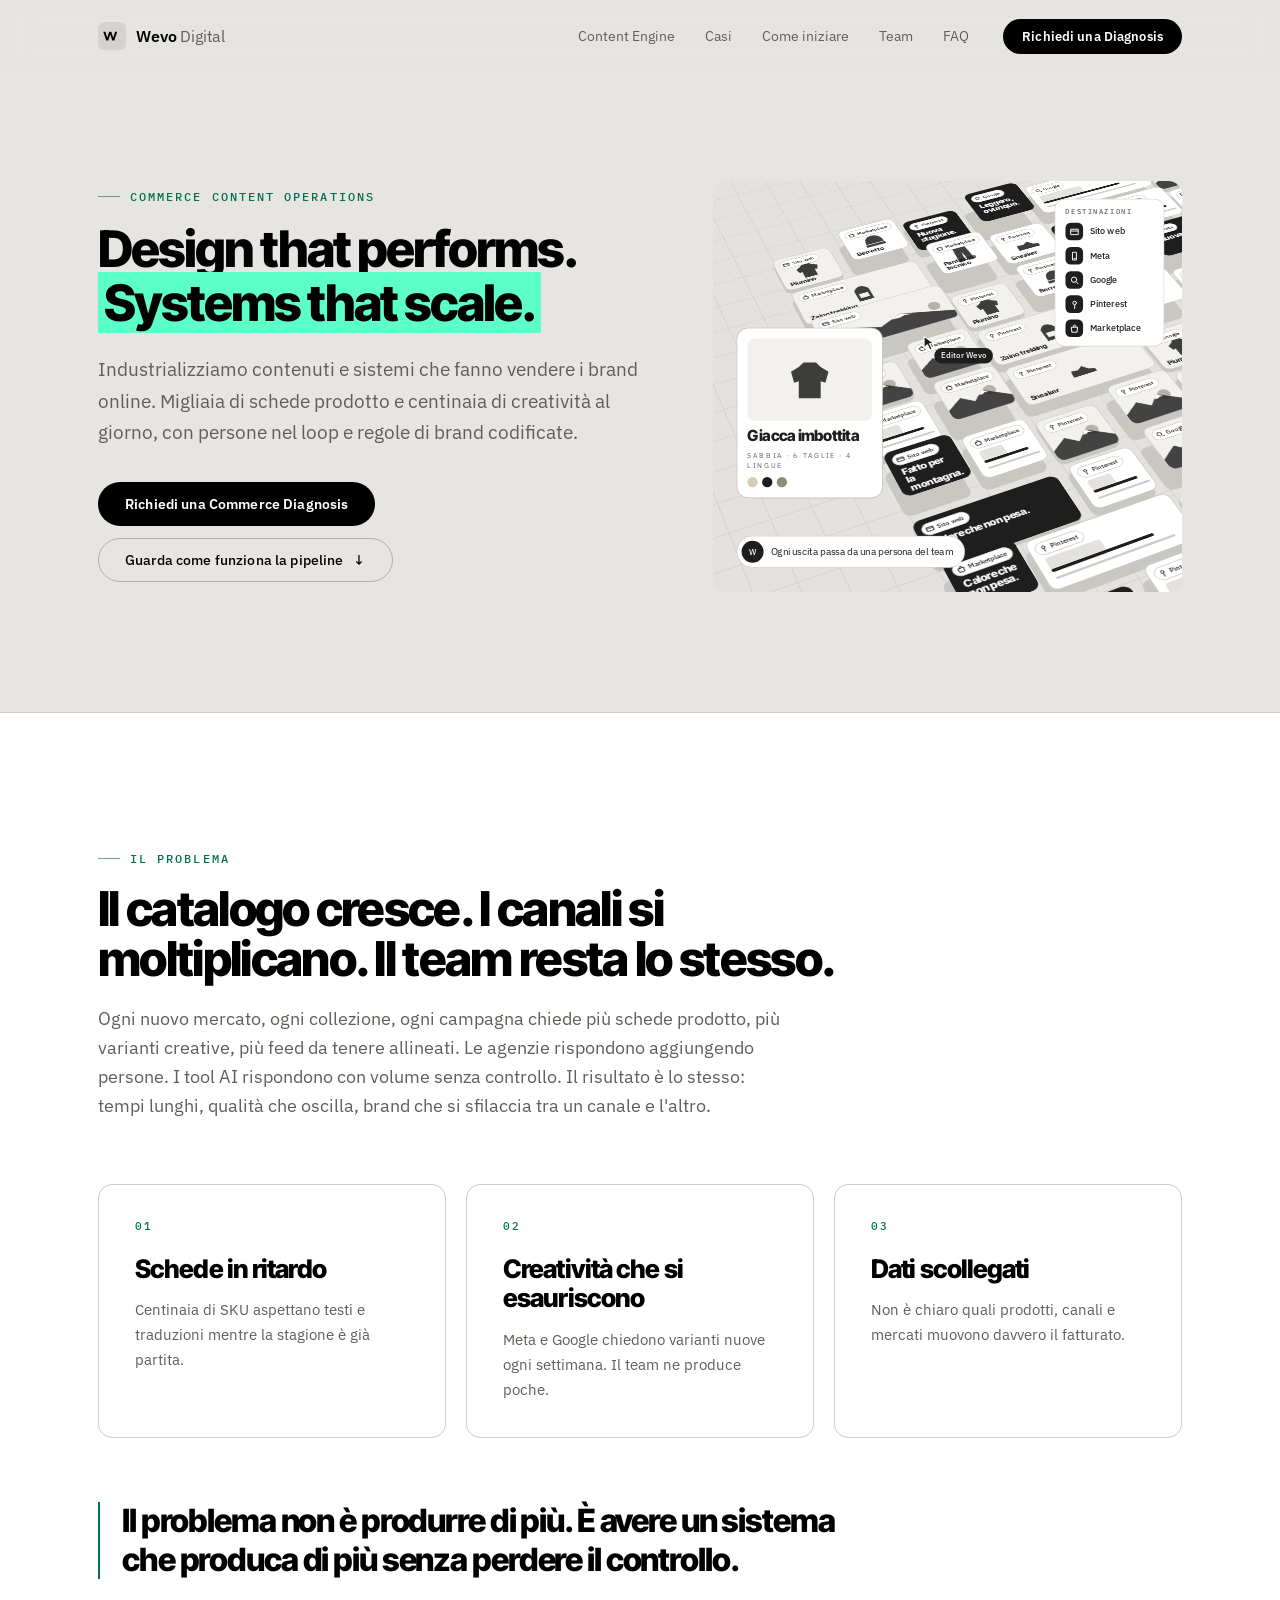
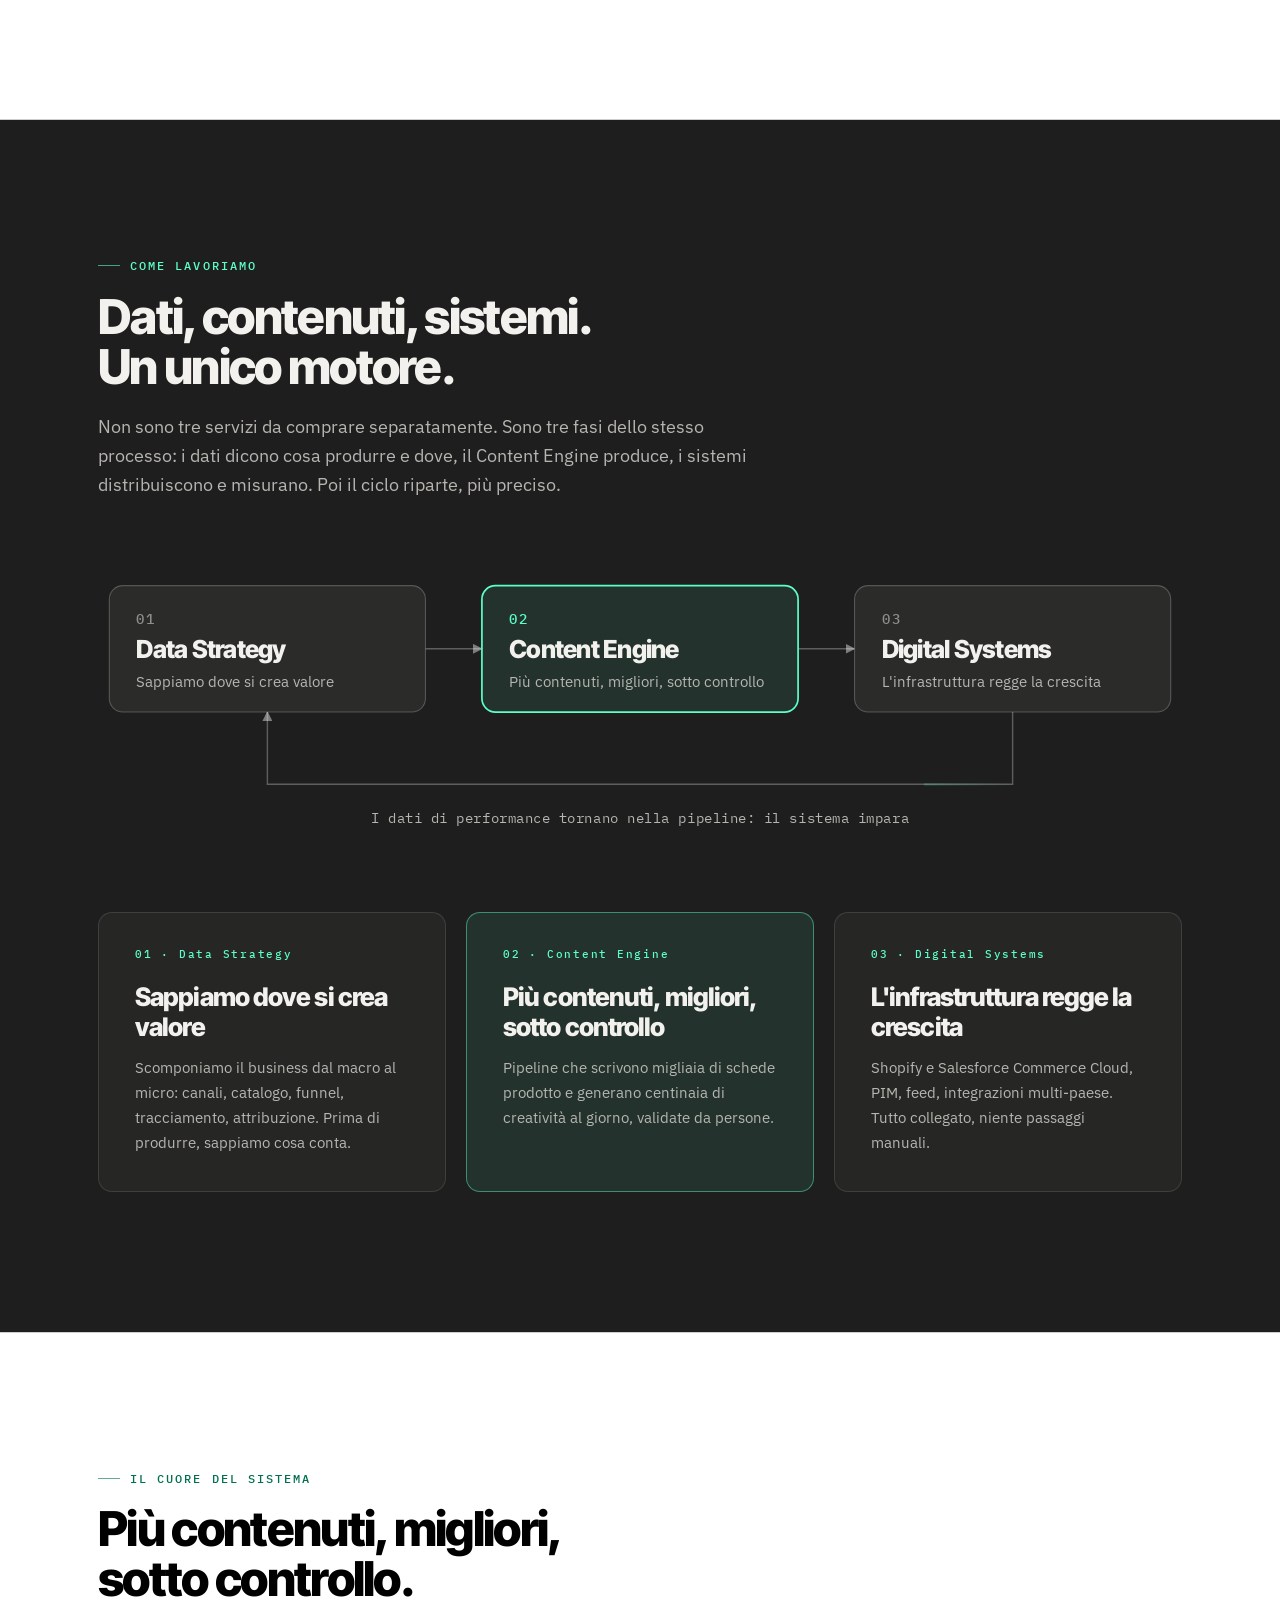
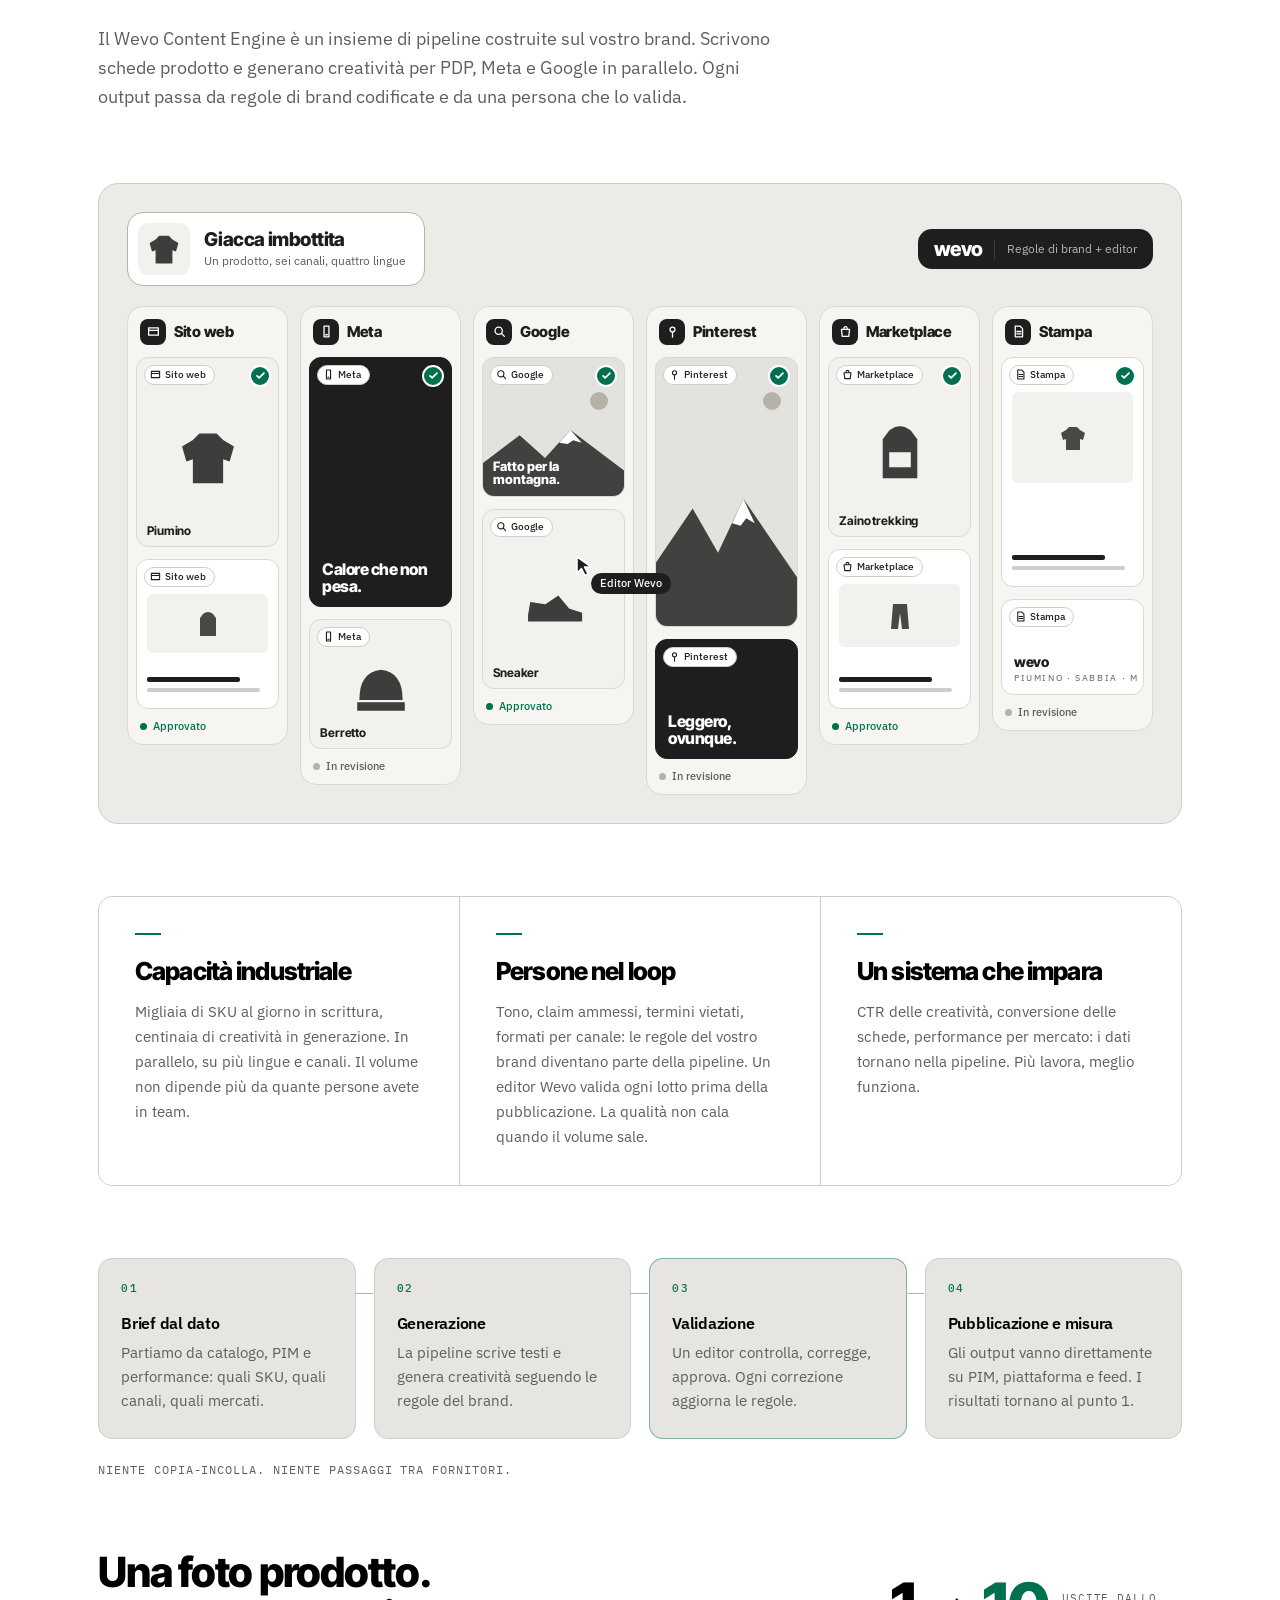
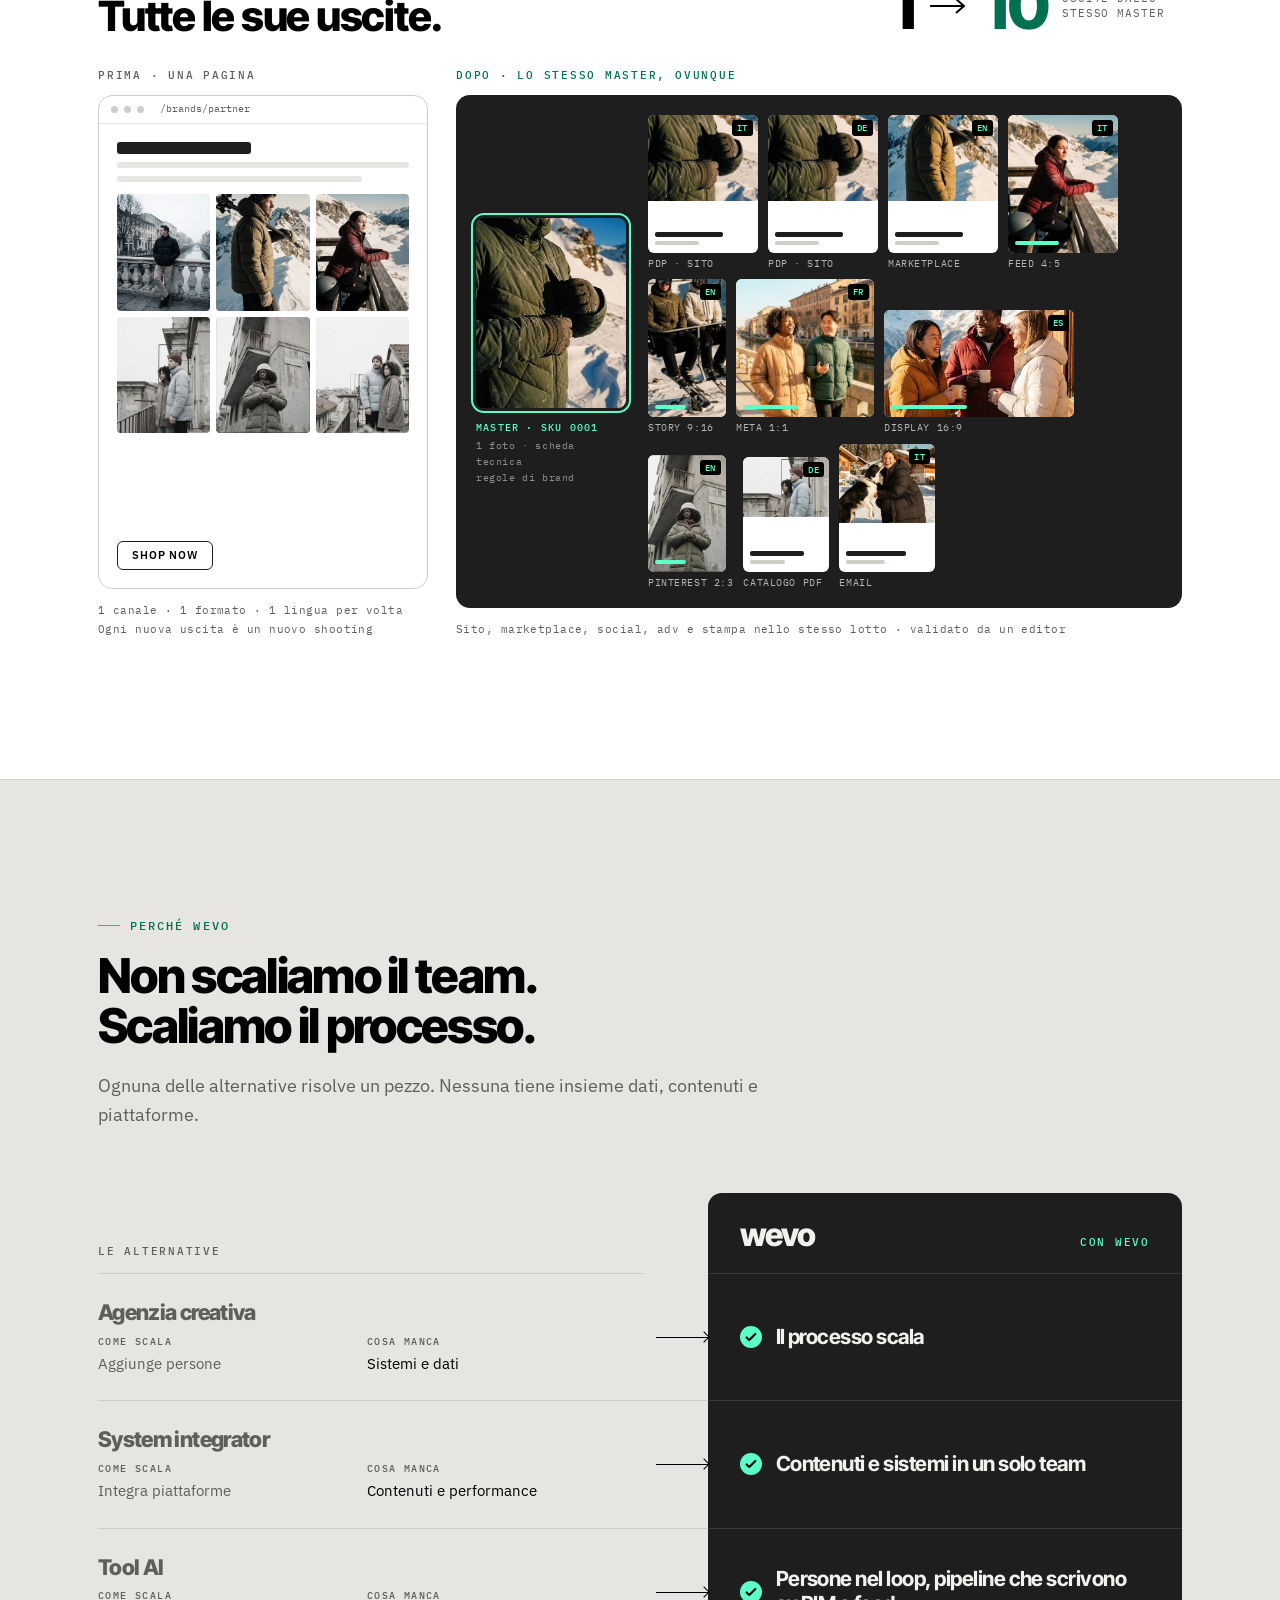
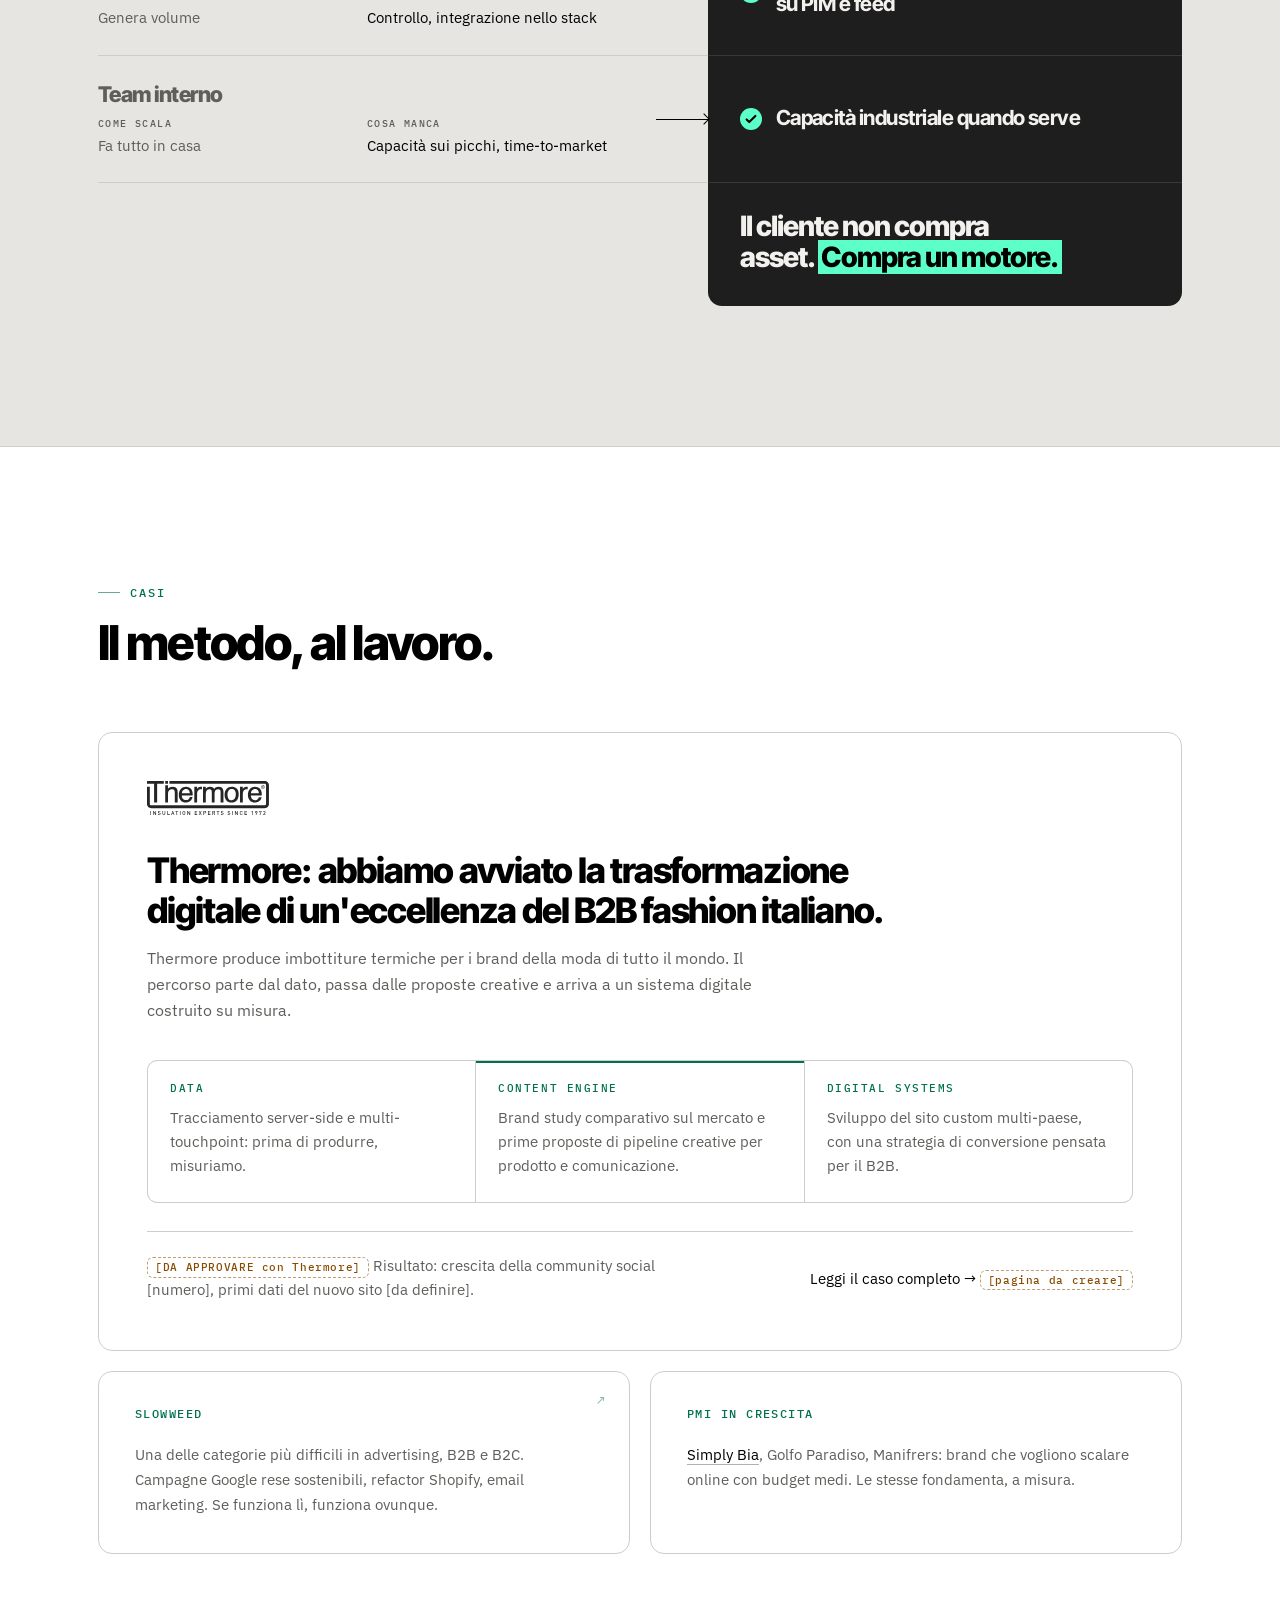
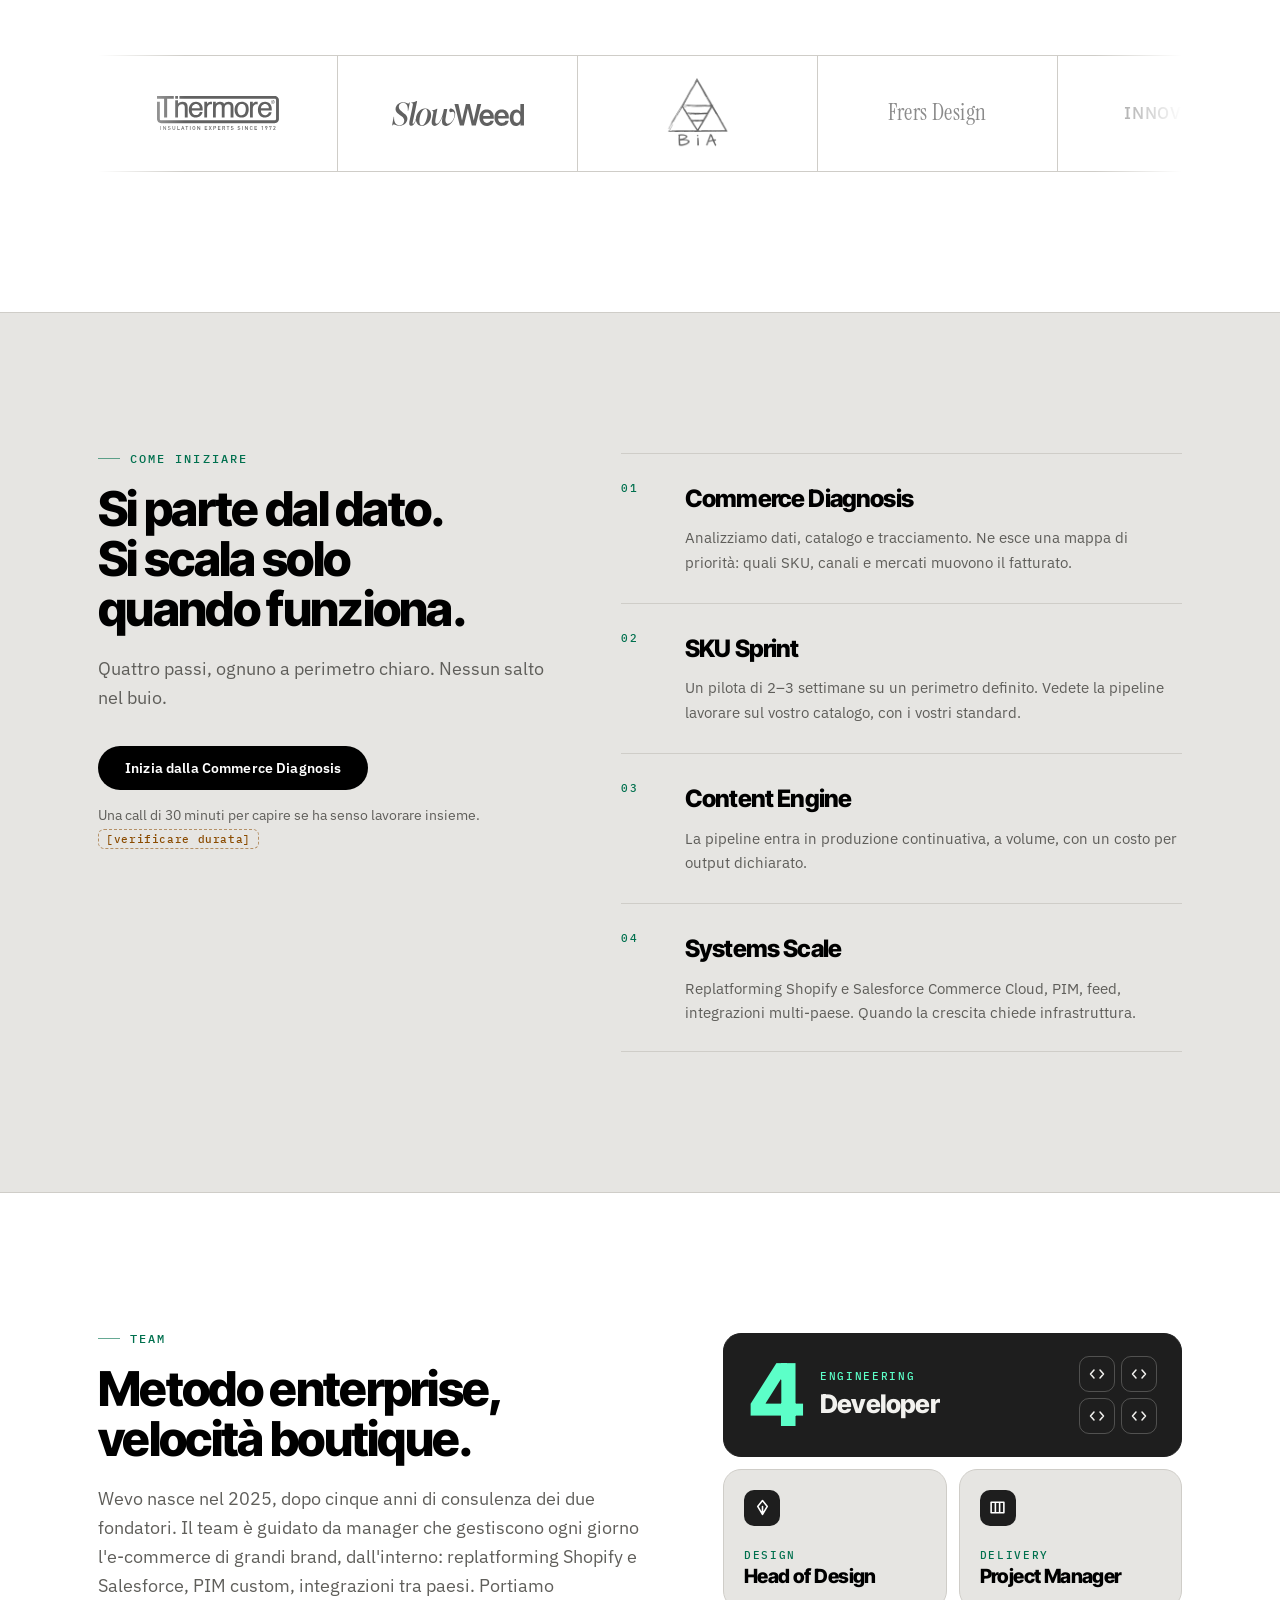
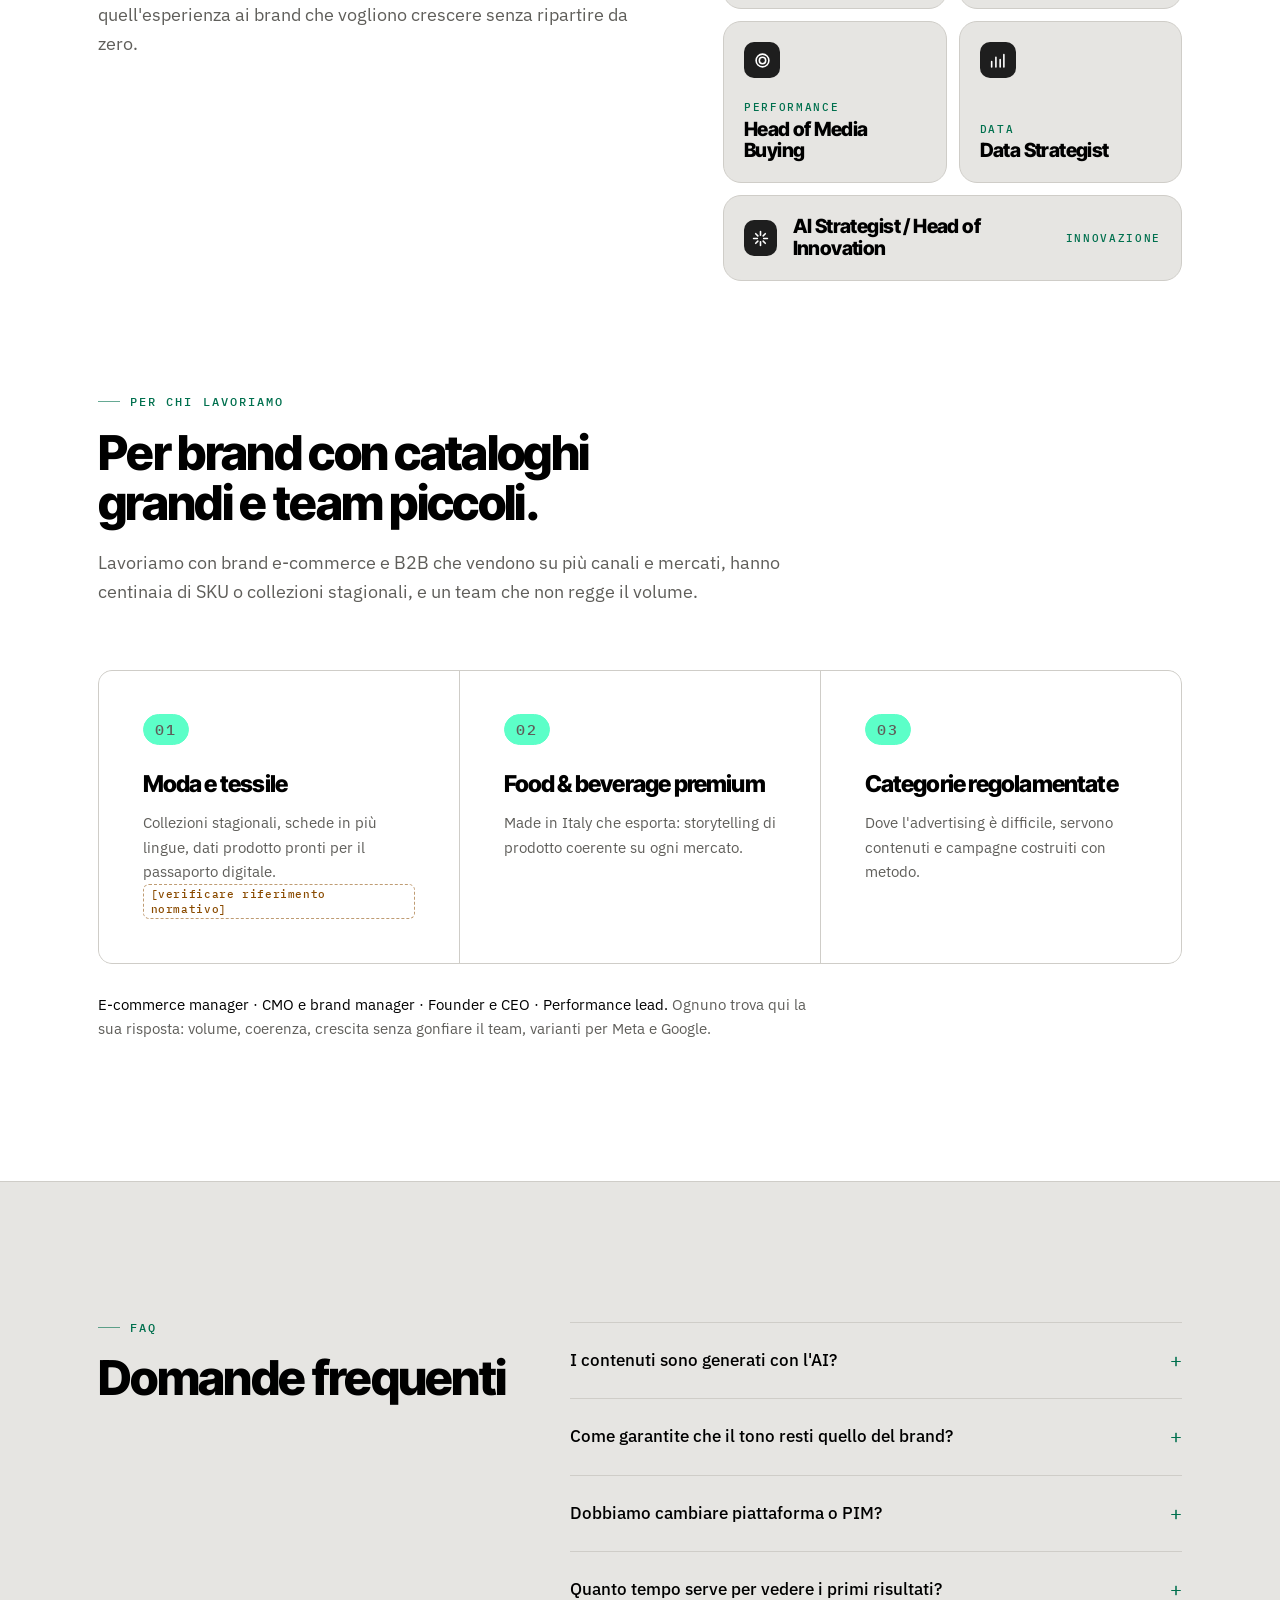
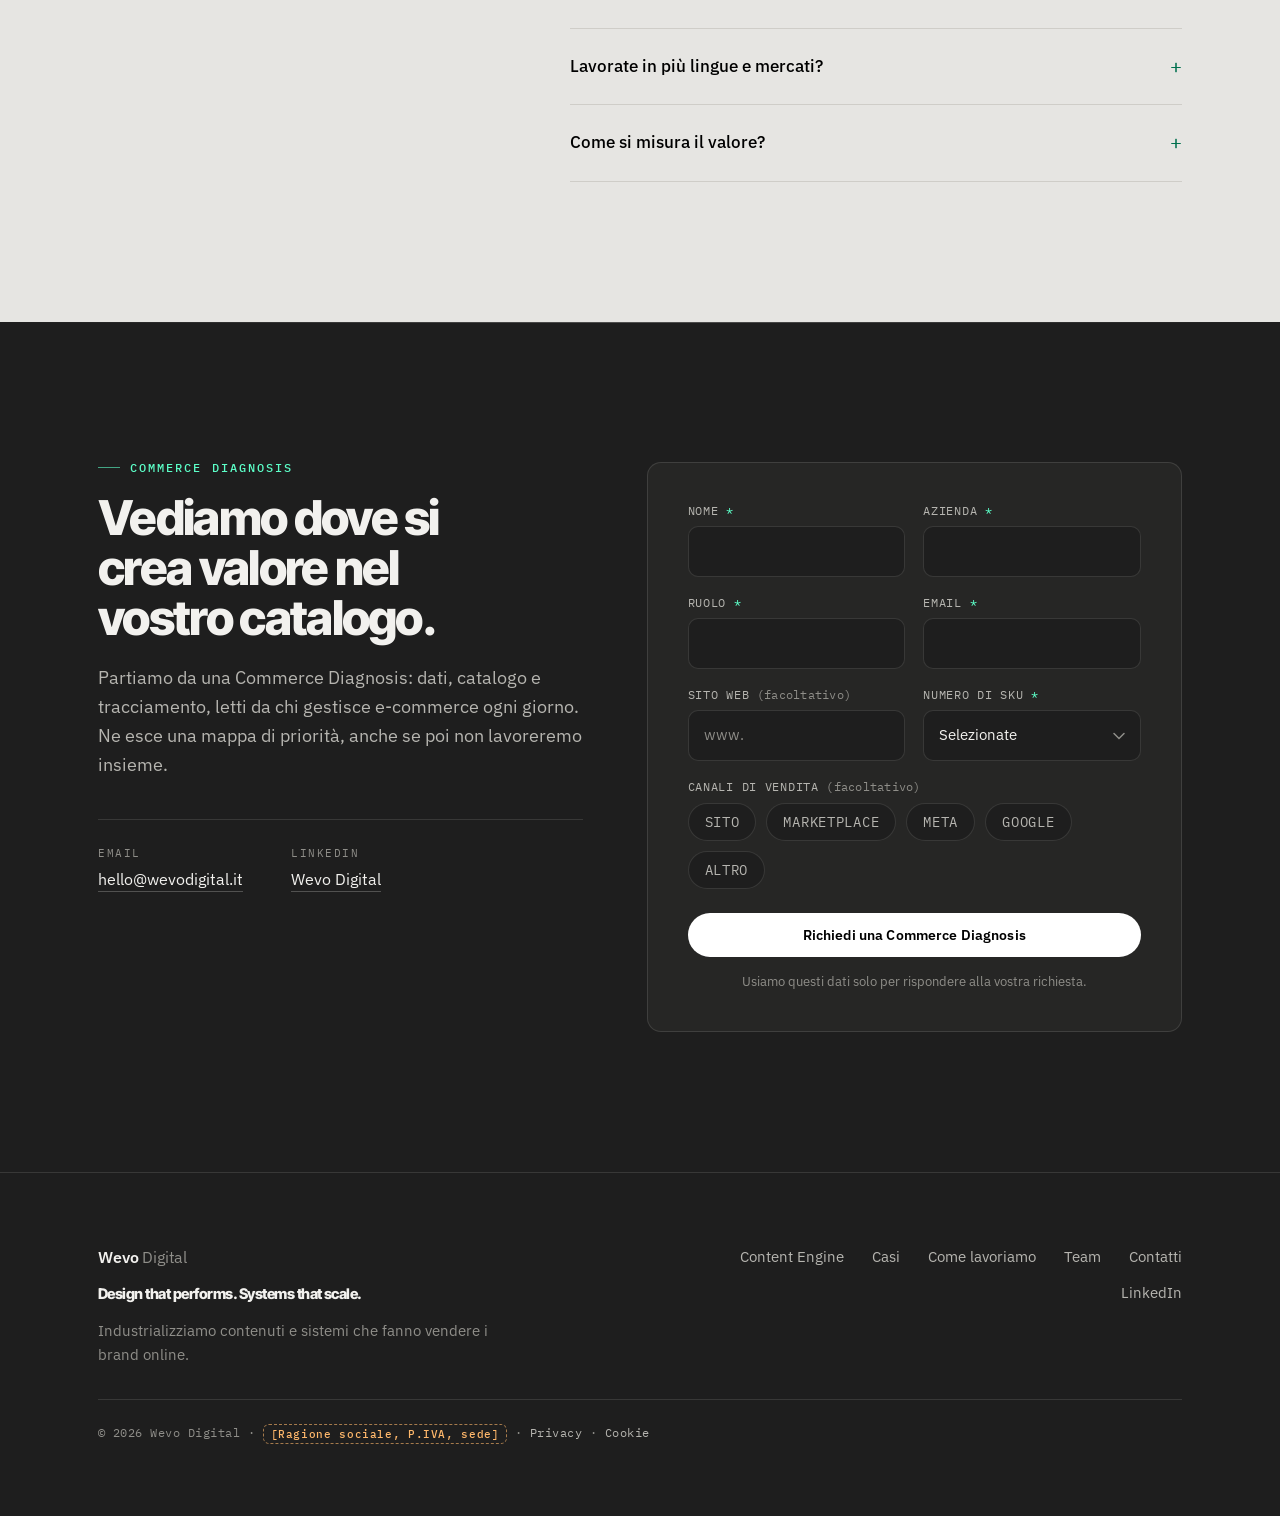
==== commit c02e1afc: "Content Engine: prima/dopo diventa "un master, tutte le uscite" Prima: una pagina brand con gallery " ====
--- a/index.html
+++ b/index.html
@@ -362,23 +362,84 @@
       </ol>
       <p class="flow__note reveal">Niente copia-incolla. Niente passaggi tra fornitori.</p>
 
-      <div class="beforeafter reveal">
-        <div class="beforeafter__col">
-          <p class="beforeafter__label">Prima</p>
-          <div class="beforeafter__grid">
-            <img src="assets/img/prima-dopo/prima-milano.jpg" width="338" height="423" alt="Uomo con piumino scuro su un ponte dei Navigli, luce fredda e grigia" loading="lazy" decoding="async">
-            <img src="assets/img/prima-dopo/prima-rifugio.jpg" width="338" height="423" alt="Donna con piumino ocra davanti a una baita in montagna, toni freddi" loading="lazy" decoding="async">
-            <img src="assets/img/prima-dopo/prima-citta.jpg" width="338" height="423" alt="Donna con piumino chiaro a una fermata del tram, sera piovosa" loading="lazy" decoding="async">
-            <img src="assets/img/prima-dopo/prima-neve.jpg" width="338" height="423" alt="Donna con piumino nero e cane nella neve, luce piatta" loading="lazy" decoding="async">
-          </div>
-        </div>
-        <div class="beforeafter__col">
-          <p class="beforeafter__label beforeafter__label--accent">Dopo</p>
-          <div class="beforeafter__grid">
-            <img src="assets/img/prima-dopo/dopo-milano.jpg" width="338" height="423" alt="Due persone con piumini ocra e verde sui Navigli, luce calda" loading="lazy" decoding="async">
-            <img src="assets/img/prima-dopo/dopo-rifugio.jpg" width="338" height="423" alt="Tre persone con piumini colorati sul balcone di una baita al sole" loading="lazy" decoding="async">
-            <img src="assets/img/prima-dopo/dopo-citta.jpg" width="338" height="423" alt="Donna con piumino nero in studio, luce calda dalla finestra" loading="lazy" decoding="async">
-            <img src="assets/img/prima-dopo/dopo-neve.jpg" width="338" height="423" alt="Donna con piumino nero che abbraccia un cane nella neve al sole" loading="lazy" decoding="async">
+      <div class="pd reveal">
+        <div class="pd__head">
+          <h3 class="pd__title">Una foto prodotto.<br>Tutte le sue uscite.</h3>
+          <p class="pd__count" aria-label="Da 1 master a 10 uscite"><span>1</span><svg width="40" height="20" viewBox="0 0 40 20" aria-hidden="true"><path d="M2 10h34M28 3l8 7-8 7" fill="none" stroke="currentColor" stroke-width="2"/></svg><span class="pd__count-n">10</span><small>uscite dallo stesso master</small></p>
+        </div>
+
+        <div class="pd__body">
+          <div class="pd__col">
+            <p class="beforeafter__label">Prima · una pagina</p>
+            <div class="pd-page">
+              <div class="pd-page__bar" aria-hidden="true"><i></i><i></i><i></i><span>/brands/partner</span></div>
+              <div class="pd-page__body">
+                <div class="pd-page__lines" aria-hidden="true"><i></i><i></i><i></i></div>
+                <div class="pd-page__gallery">
+              <img src="assets/img/prima-dopo/prima-milano.jpg" width="268" height="336" alt="Uomo con piumino scuro su un ponte di Milano" loading="lazy" decoding="async">
+              <img src="assets/img/prima-dopo/sport-cresta.jpg" width="268" height="336" alt="Sciatore con piumino sulla cresta" loading="lazy" decoding="async">
+              <img src="assets/img/prima-dopo/sport-rifugio.jpg" width="268" height="336" alt="Donna con piumino rosso al parapetto di un rifugio" loading="lazy" decoding="async">
+              <img src="assets/img/prima-dopo/urban-coppia.jpg" width="268" height="336" alt="Coppia con piumini in una via di città" loading="lazy" decoding="async">
+              <img src="assets/img/prima-dopo/urban-manzoni.jpg" width="268" height="336" alt="Donna con parka verde sotto un palazzo" loading="lazy" decoding="async">
+              <img src="assets/img/prima-dopo/urban-tetti.jpg" width="268" height="336" alt="Coppia con piumini su una terrazza" loading="lazy" decoding="async">
+                </div>
+                <span class="pd-page__btn" aria-hidden="true">Shop now</span>
+              </div>
+            </div>
+            <p class="pd__note">1 canale · 1 formato · 1 lingua per volta<br>Ogni nuova uscita è un nuovo shooting</p>
+          </div>
+
+          <div class="pd__col">
+            <p class="beforeafter__label beforeafter__label--accent">Dopo · lo stesso master, ovunque</p>
+            <div class="pd-engine theme-dark">
+              <figure class="pd-master">
+                <img src="assets/img/prima-dopo/master-dettaglio.jpg" width="268" height="336" alt="Master: dettaglio di un piumino trapuntato verde" loading="lazy" decoding="async">
+                <figcaption><strong>Master · SKU 0001</strong>1 foto · scheda tecnica<br>regole di brand</figcaption>
+              </figure>
+              <ul class="pd-outs" aria-label="Uscite generate dal master">
+            <li class="pd-out pd-out--pdp">
+              <div class="pd-out__frame"><img src="assets/img/prima-dopo/master-dettaglio.jpg" alt="" loading="lazy" decoding="async"><span class="pd-out__lang">IT</span></div>
+              <span class="pd-out__label">PDP · Sito</span>
+            </li>
+            <li class="pd-out pd-out--pdp">
+              <div class="pd-out__frame"><img src="assets/img/prima-dopo/master-dettaglio.jpg" alt="" loading="lazy" decoding="async"><span class="pd-out__lang">DE</span></div>
+              <span class="pd-out__label">PDP · Sito</span>
+            </li>
+            <li class="pd-out pd-out--pdp">
+              <div class="pd-out__frame"><img src="assets/img/prima-dopo/sport-cresta.jpg" alt="" loading="lazy" decoding="async"><span class="pd-out__lang">EN</span></div>
+              <span class="pd-out__label">Marketplace</span>
+            </li>
+            <li class="pd-out pd-out--feed">
+              <div class="pd-out__frame"><img src="assets/img/prima-dopo/sport-rifugio.jpg" alt="" loading="lazy" decoding="async"><span class="pd-out__lang">IT</span></div>
+              <span class="pd-out__label">Feed 4:5</span>
+            </li>
+            <li class="pd-out pd-out--story">
+              <div class="pd-out__frame"><img src="assets/img/prima-dopo/sport-seggiovia.jpg" alt="" loading="lazy" decoding="async"><span class="pd-out__lang">EN</span></div>
+              <span class="pd-out__label">Story 9:16</span>
+            </li>
+            <li class="pd-out pd-out--square">
+              <div class="pd-out__frame"><img src="assets/img/prima-dopo/dopo-milano.jpg" alt="" loading="lazy" decoding="async"><span class="pd-out__lang">FR</span></div>
+              <span class="pd-out__label">Meta 1:1</span>
+            </li>
+            <li class="pd-out pd-out--wide">
+              <div class="pd-out__frame"><img src="assets/img/prima-dopo/dopo-rifugio.jpg" alt="" loading="lazy" decoding="async"><span class="pd-out__lang">ES</span></div>
+              <span class="pd-out__label">Display 16:9</span>
+            </li>
+            <li class="pd-out pd-out--pin">
+              <div class="pd-out__frame"><img src="assets/img/prima-dopo/urban-manzoni.jpg" alt="" loading="lazy" decoding="async"><span class="pd-out__lang">EN</span></div>
+              <span class="pd-out__label">Pinterest 2:3</span>
+            </li>
+            <li class="pd-out pd-out--print">
+              <div class="pd-out__frame"><img src="assets/img/prima-dopo/urban-coppia.jpg" alt="" loading="lazy" decoding="async"><span class="pd-out__lang">DE</span></div>
+              <span class="pd-out__label">Catalogo PDF</span>
+            </li>
+            <li class="pd-out pd-out--email">
+              <div class="pd-out__frame"><img src="assets/img/prima-dopo/dopo-neve.jpg" alt="" loading="lazy" decoding="async"><span class="pd-out__lang">IT</span></div>
+              <span class="pd-out__label">Email</span>
+            </li>
+              </ul>
+            </div>
+            <p class="pd__note">Sito, marketplace, social, adv e stampa nello stesso lotto · validato da un editor</p>
           </div>
         </div>
       </div>
--- a/assets/css/styles.css
+++ b/assets/css/styles.css
@@ -729,37 +729,175 @@
   color: var(--text-dim);
 }
 
-/* Content Engine: prima / dopo */
-.beforeafter {
-  display: grid;
-  grid-template-columns: repeat(2, minmax(0, 1fr));
-  gap: 20px;
-  margin-top: clamp(40px, 5vw, 56px);
-}
+/* Content Engine: prima / dopo (un master, tutte le uscite) */
 .beforeafter__label {
   font: 500 11px/1 var(--mono);
   letter-spacing: .16em;
   text-transform: uppercase;
   color: var(--text-dim);
-  margin-bottom: 14px;
+  margin: 0 0 14px;
 }
 .beforeafter__label--accent { color: var(--accent); }
-.beforeafter__grid {
-  display: grid;
-  grid-template-columns: repeat(2, minmax(0, 1fr));
-  gap: 8px;
-  padding: 8px;
+
+.pd { margin-top: clamp(48px, 6vw, 72px); }
+.pd__head {
+  display: flex;
+  flex-wrap: wrap;
+  justify-content: space-between;
+  align-items: flex-end;
+  gap: 20px 40px;
+  margin-bottom: clamp(24px, 3vw, 32px);
+}
+.pd__title {
+  font-family: var(--display);
+  font-weight: 800;
+  font-size: clamp(1.9rem, 3.6vw, 2.6rem);
+  line-height: 1.04;
+  letter-spacing: -.03em;
+  margin: 0;
+}
+.pd__count {
+  display: flex;
+  align-items: center;
+  gap: 14px;
+  margin: 0;
+  font-family: var(--display);
+  font-weight: 800;
+  font-size: clamp(2.6rem, 5vw, 4rem);
+  line-height: 1;
+  letter-spacing: -.04em;
+}
+.pd__count-n { color: var(--accent); }
+.pd__count small {
+  max-width: 120px;
+  font: 400 11px/1.4 var(--mono);
+  letter-spacing: .08em;
+  text-transform: uppercase;
+  color: var(--text-muted);
+}
+.pd__body {
+  display: grid;
+  grid-template-columns: minmax(0, 330px) minmax(0, 1fr);
+  gap: 28px;
+}
+.pd__col { display: flex; flex-direction: column; min-width: 0; }
+.pd__note {
+  margin: 12px 0 0;
+  font: 400 11px/1.7 var(--mono);
+  letter-spacing: .04em;
+  color: var(--text-muted);
+}
+
+/* Prima: la pagina brand com'è oggi */
+.pd-page {
+  flex: 1;
+  display: flex;
+  flex-direction: column;
+  background: var(--bg-alt);
   border: 1px solid var(--line);
   border-radius: var(--radius);
+  overflow: hidden;
+}
+.pd-page__bar {
+  display: flex; align-items: center; gap: 6px;
+  height: 28px; padding: 0 12px;
+  border-bottom: 1px solid var(--bg);
+}
+.pd-page__bar i { width: 7px; height: 7px; border-radius: 50%; background: var(--line); }
+.pd-page__bar span { margin-left: 10px; font: 400 10px/1 var(--mono); color: var(--text-dim); }
+.pd-page__body { flex: 1; display: flex; flex-direction: column; gap: 12px; padding: 18px; }
+.pd-page__lines { display: flex; flex-direction: column; gap: 8px; }
+.pd-page__lines i { display: block; height: 6px; border-radius: 3px; background: var(--bg); }
+.pd-page__lines i:first-child { height: 12px; width: 46%; background: #1E1E1E; }
+.pd-page__lines i:last-child { width: 84%; }
+.pd-page__gallery { display: grid; grid-template-columns: repeat(3, 1fr); gap: 6px; }
+.pd-page__gallery img {
+  display: block; width: 100%; height: auto;
+  aspect-ratio: 4 / 5; object-fit: cover;
+  border-radius: 4px; filter: saturate(.55);
+}
+.pd-page__btn {
+  margin-top: auto; align-self: flex-start;
+  padding: 8px 14px;
+  border: 1px solid #1E1E1E; border-radius: 6px;
+  font: 600 11px/1 var(--sans); letter-spacing: .08em; text-transform: uppercase;
+}
+
+/* Dopo: il master e le sue uscite */
+.pd-engine {
+  flex: 1;
+  display: grid;
+  grid-template-columns: 150px minmax(0, 1fr);
+  gap: 22px;
+  align-items: center;
+  padding: 20px;
   background: var(--bg);
-}
-.beforeafter__grid img {
-  display: block;
-  width: 100%;
-  height: auto;
-  aspect-ratio: 4 / 5;
-  object-fit: cover;
-  border-radius: var(--radius-sm);
+  color: var(--text);
+  border-radius: var(--radius);
+}
+.pd-master { margin: 0; display: flex; flex-direction: column; gap: 8px; }
+.pd-master img {
+  display: block; width: 150px; height: 190px; object-fit: cover;
+  border-radius: 8px; outline: 2px solid var(--accent-fill); outline-offset: 3px;
+}
+.pd-master figcaption { font: 400 10px/1.6 var(--mono); letter-spacing: .06em; color: var(--text-dim); }
+.pd-master strong { display: block; font-weight: 500; letter-spacing: .12em; text-transform: uppercase; color: var(--accent); margin: 4px 0 2px; }
+
+.pd-outs {
+  list-style: none; margin: 0; padding: 0;
+  display: flex; flex-wrap: wrap; align-items: flex-end; align-content: center; gap: 10px;
+}
+.pd-out { display: flex; flex-direction: column; gap: 5px; }
+.pd-out__frame {
+  position: relative; overflow: hidden;
+  width: 110px; height: 138px;
+  border-radius: 6px; background: #FFFFFF;
+}
+.pd-out__frame img { position: absolute; inset: 0; width: 100%; height: 100%; object-fit: cover; }
+.pd-out__frame::after,
+.pd-out__frame::before {
+  content: ""; position: absolute; left: 7px; height: 5px; border-radius: 2px;
+}
+.pd-out__frame::before { bottom: 16px; width: 62%; background: #FFFFFF; }
+.pd-out__frame::after { bottom: 8px; width: 40%; height: 4px; background: var(--accent-fill); }
+.pd-out__lang {
+  position: absolute; top: 5px; right: 5px; z-index: 1;
+  padding: 2px 5px; border-radius: 3px;
+  background: #000000; color: var(--accent-fill);
+  font: 500 9px/1.3 var(--mono); letter-spacing: .06em;
+}
+.pd-out__label { font: 400 9.5px/1.2 var(--mono); letter-spacing: .06em; text-transform: uppercase; color: var(--text-muted); }
+
+/* formati: schede (foto in alto, testo sotto) */
+.pd-out--pdp .pd-out__frame img,
+.pd-out--email .pd-out__frame img { height: 62%; }
+.pd-out--print .pd-out__frame img { height: 52%; }
+.pd-out--pdp .pd-out__frame::before,
+.pd-out--email .pd-out__frame::before,
+.pd-out--print .pd-out__frame::before { background: #1E1E1E; }
+.pd-out--pdp .pd-out__frame::after,
+.pd-out--email .pd-out__frame::after,
+.pd-out--print .pd-out__frame::after { background: #CFCDC8; }
+.pd-out--story .pd-out__frame { width: 78px; }
+.pd-out--square .pd-out__frame { width: 138px; }
+.pd-out--wide .pd-out__frame { width: 190px; height: 107px; }
+.pd-out--pin .pd-out__frame { width: 78px; height: 117px; }
+.pd-out--print .pd-out__frame { width: 86px; height: 115px; }
+.pd-out--email .pd-out__frame { width: 96px; height: 128px; }
+
+@media (max-width: 860px) {
+  .pd__body { grid-template-columns: minmax(0, 1fr); }
+  .pd-engine { grid-template-columns: minmax(0, 1fr); }
+  .pd-master { flex-direction: row; align-items: center; gap: 14px; }
+  .pd-master img { width: 96px; height: 120px; }
+  .pd-outs { justify-content: flex-start; }
+}
+@media (max-width: 560px) {
+  .pd-out__frame { width: 92px; height: 116px; }
+  .pd-out--story .pd-out__frame, .pd-out--pin .pd-out__frame { width: 66px; }
+  .pd-out--square .pd-out__frame { width: 116px; }
+  .pd-out--wide { flex-basis: 100%; }
+  .pd-out--wide .pd-out__frame { width: 100%; height: 150px; }
 }
 
 /* Perché Wevo: confronto */
@@ -1820,7 +1958,6 @@
 
   .flow { grid-template-columns: minmax(0, 1fr); }
   .flow__step::after { display: none; }
-  .beforeafter,
   .cards--2,
   .case__steps,
 
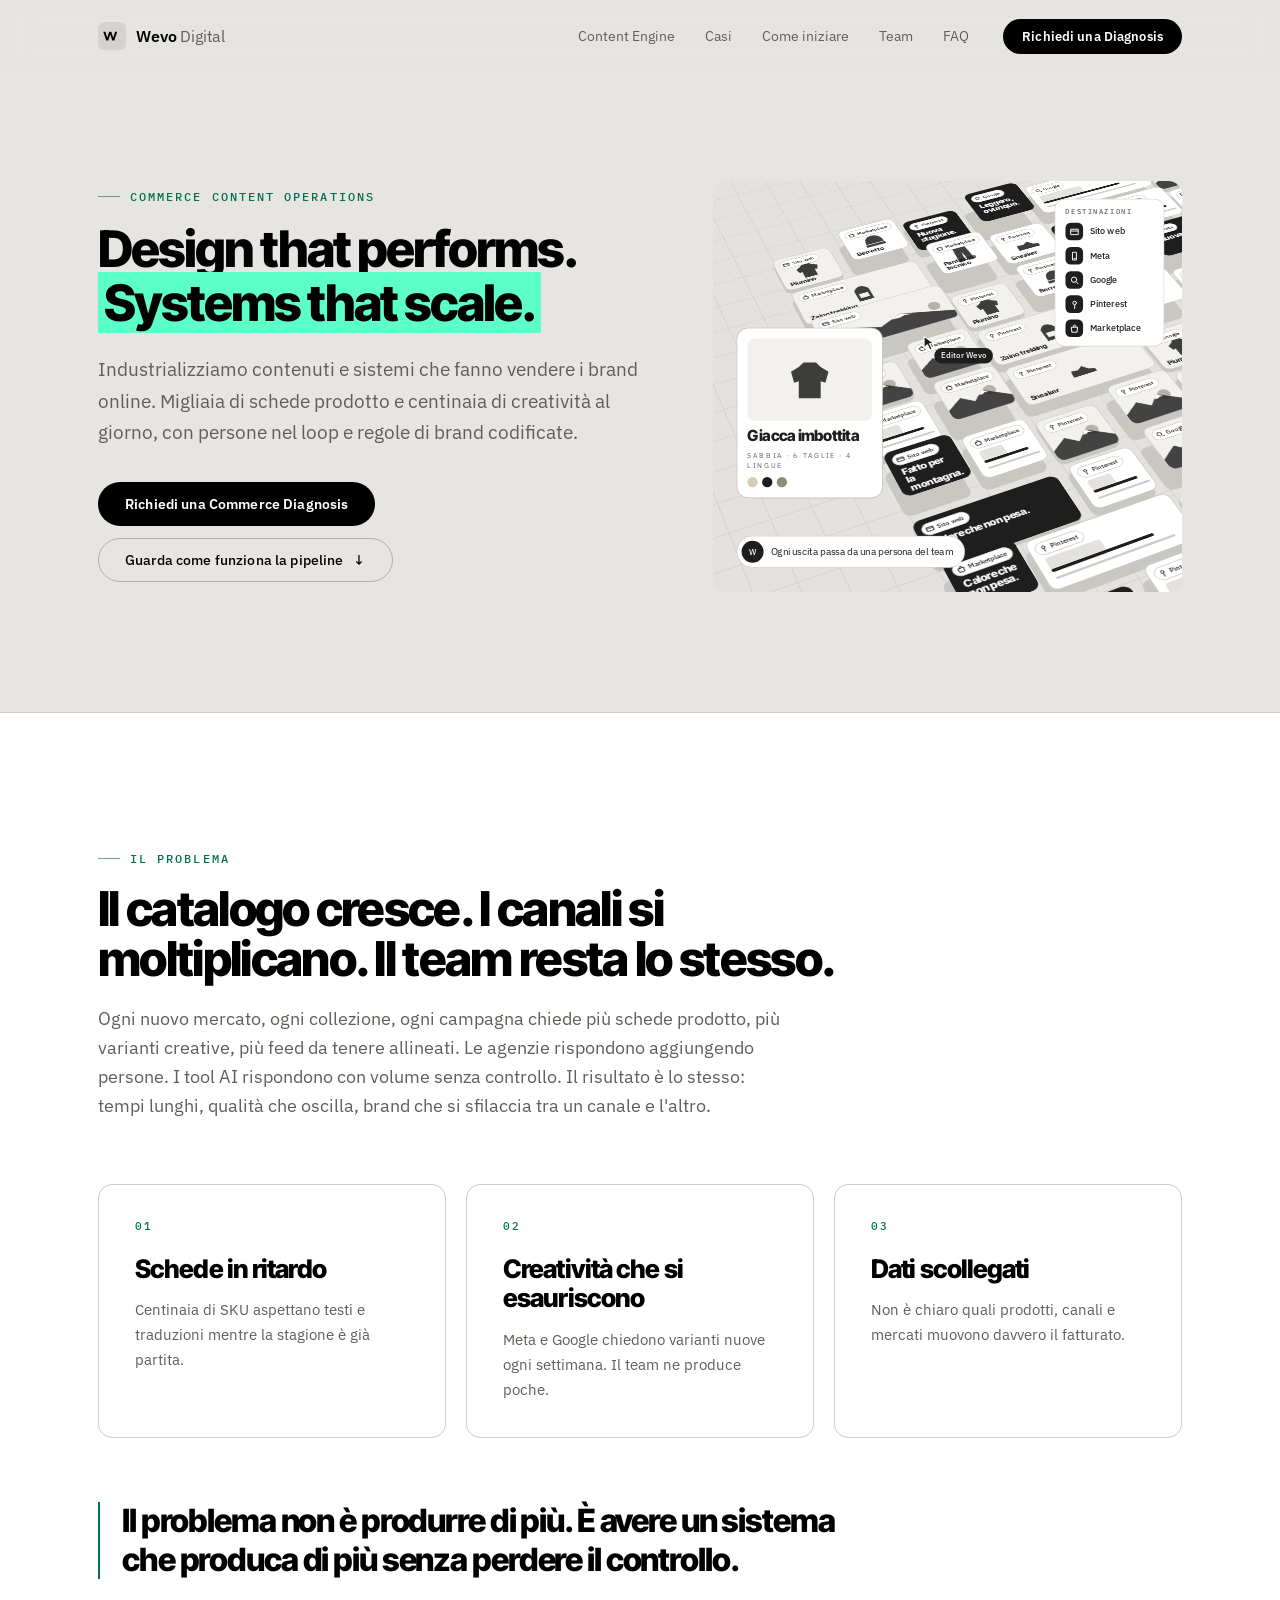
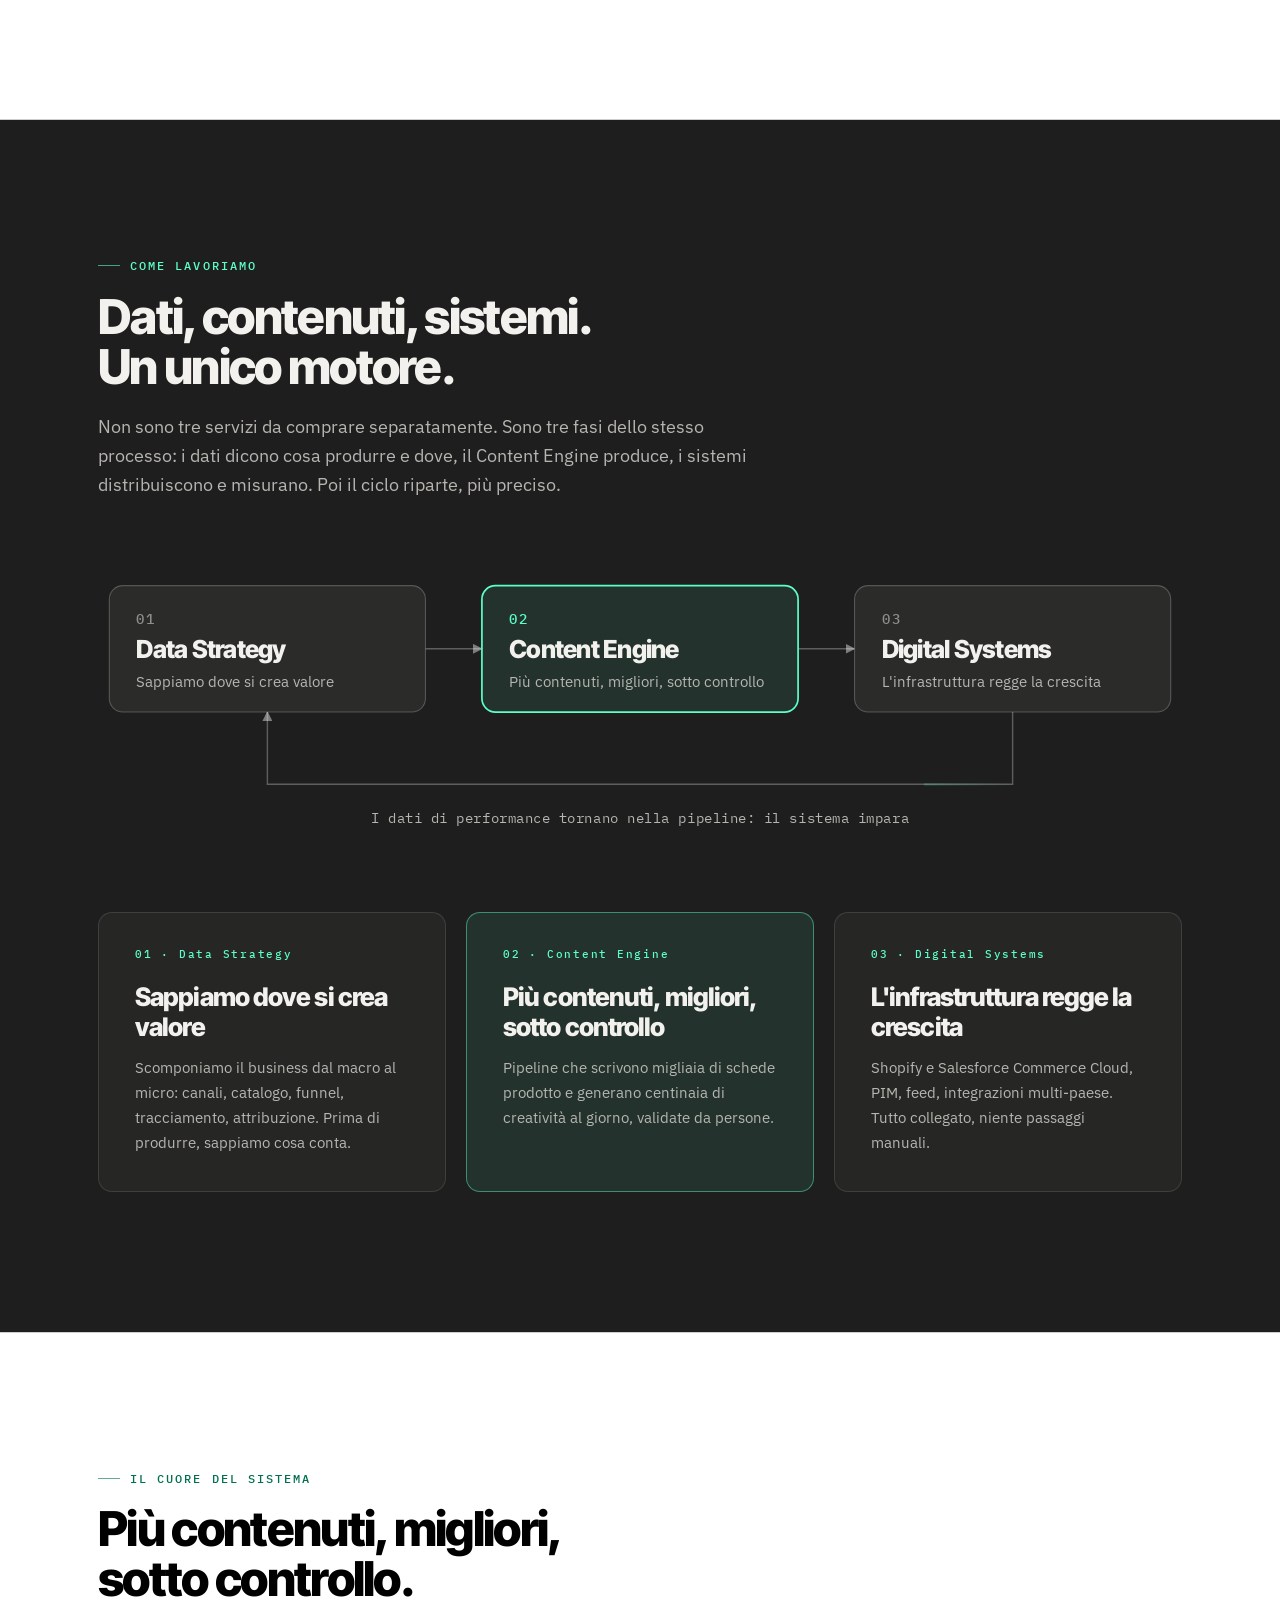
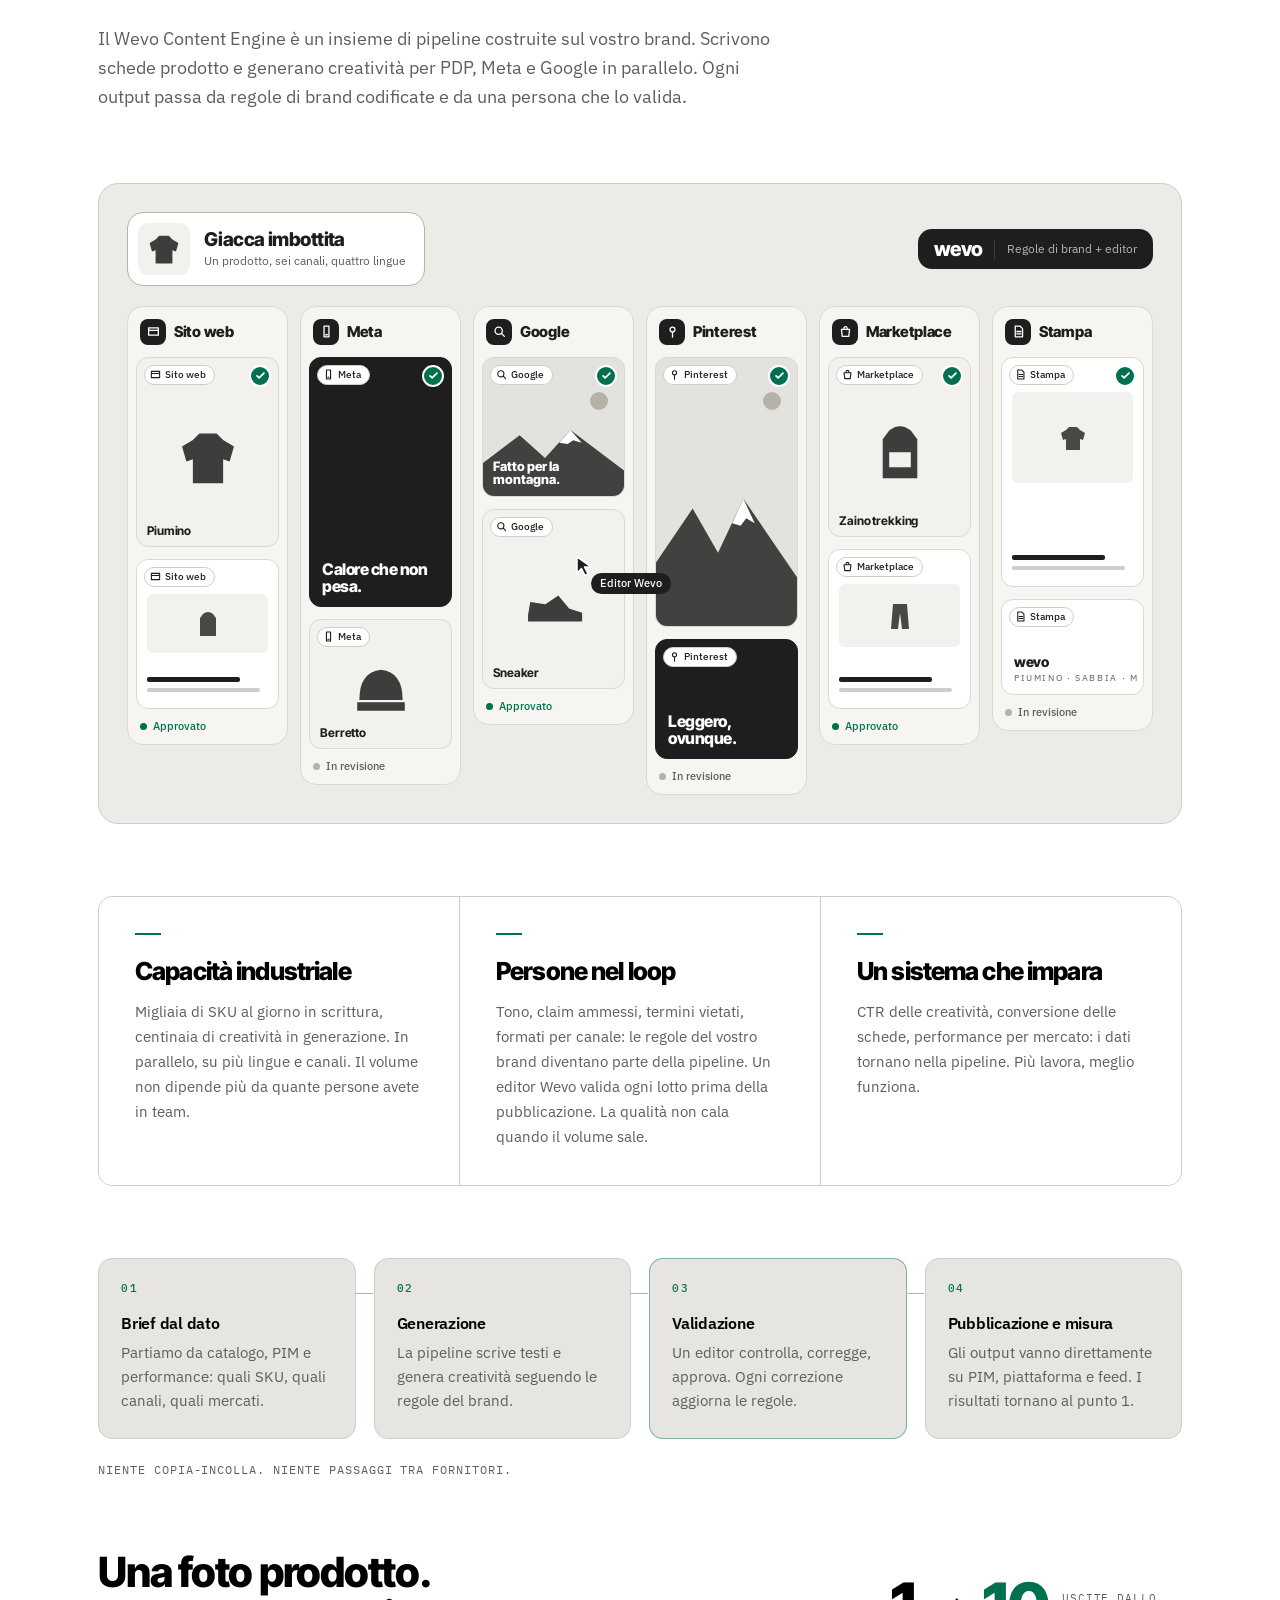
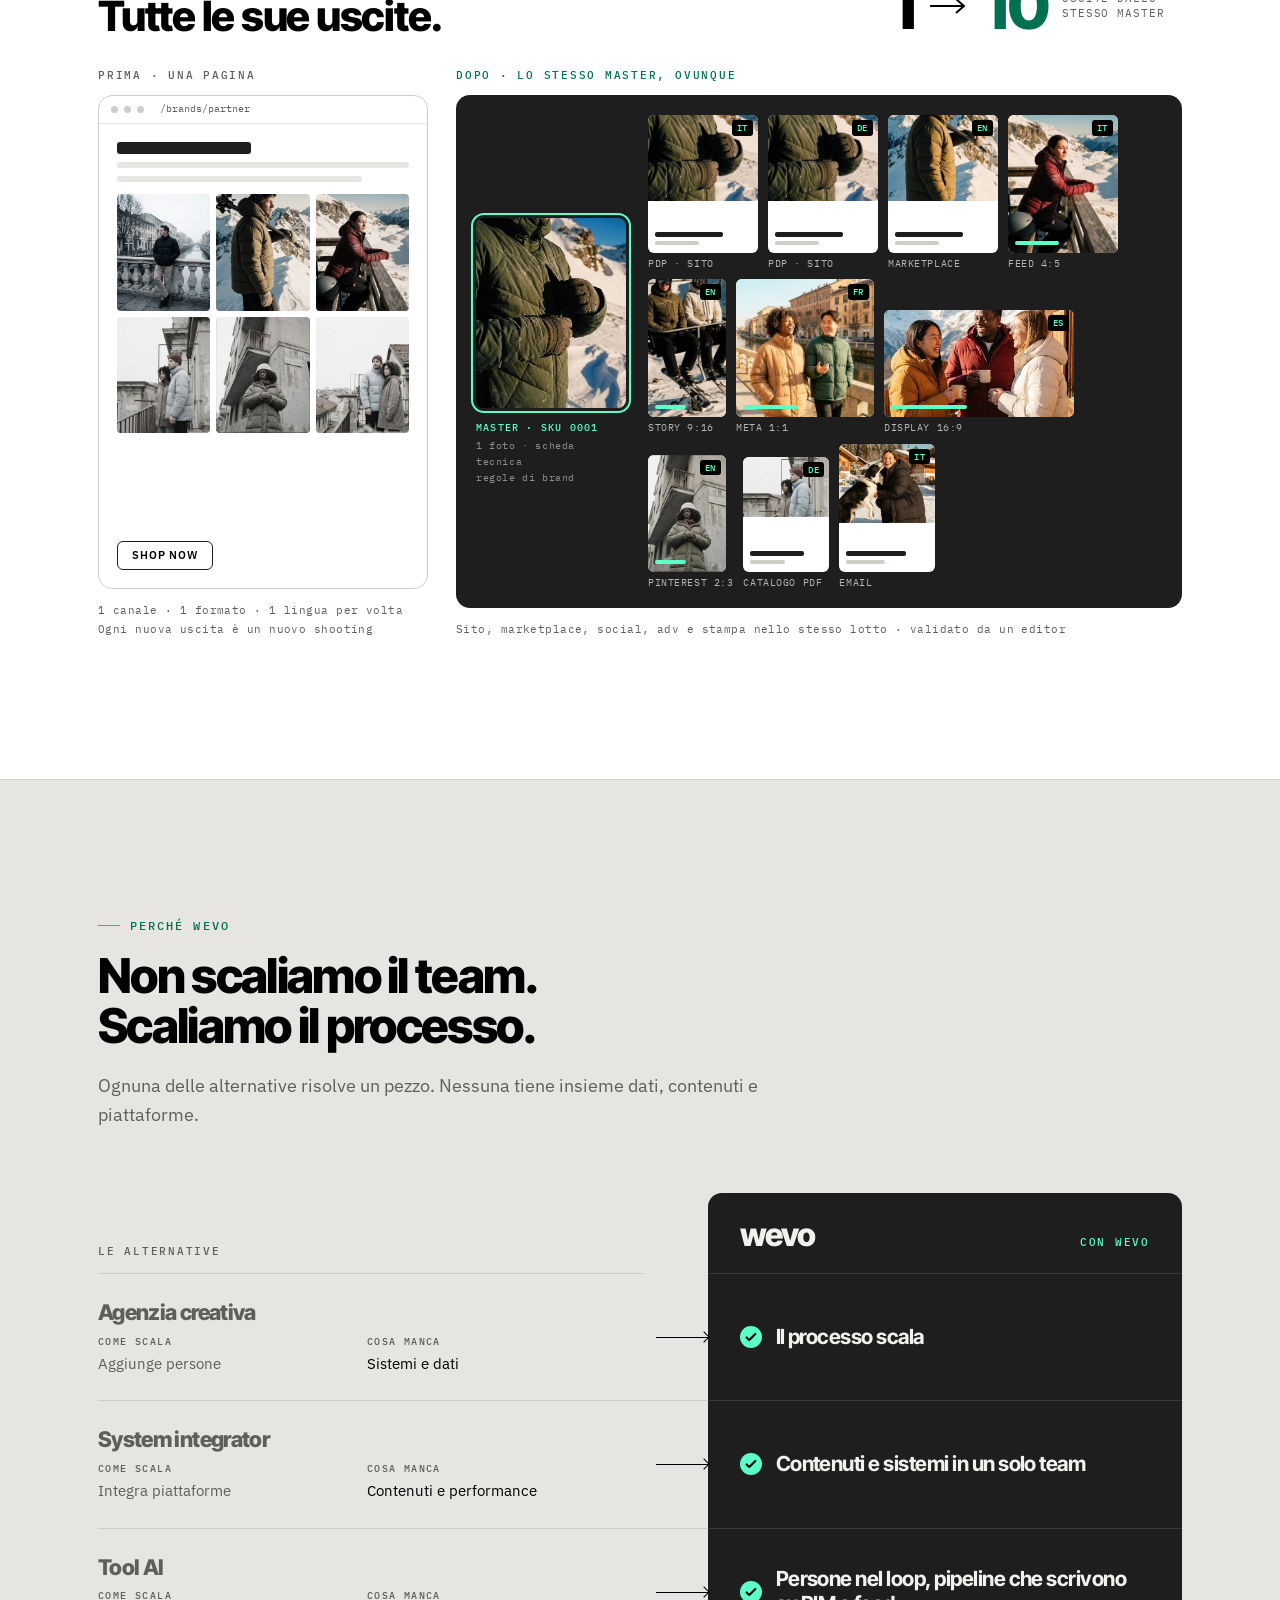
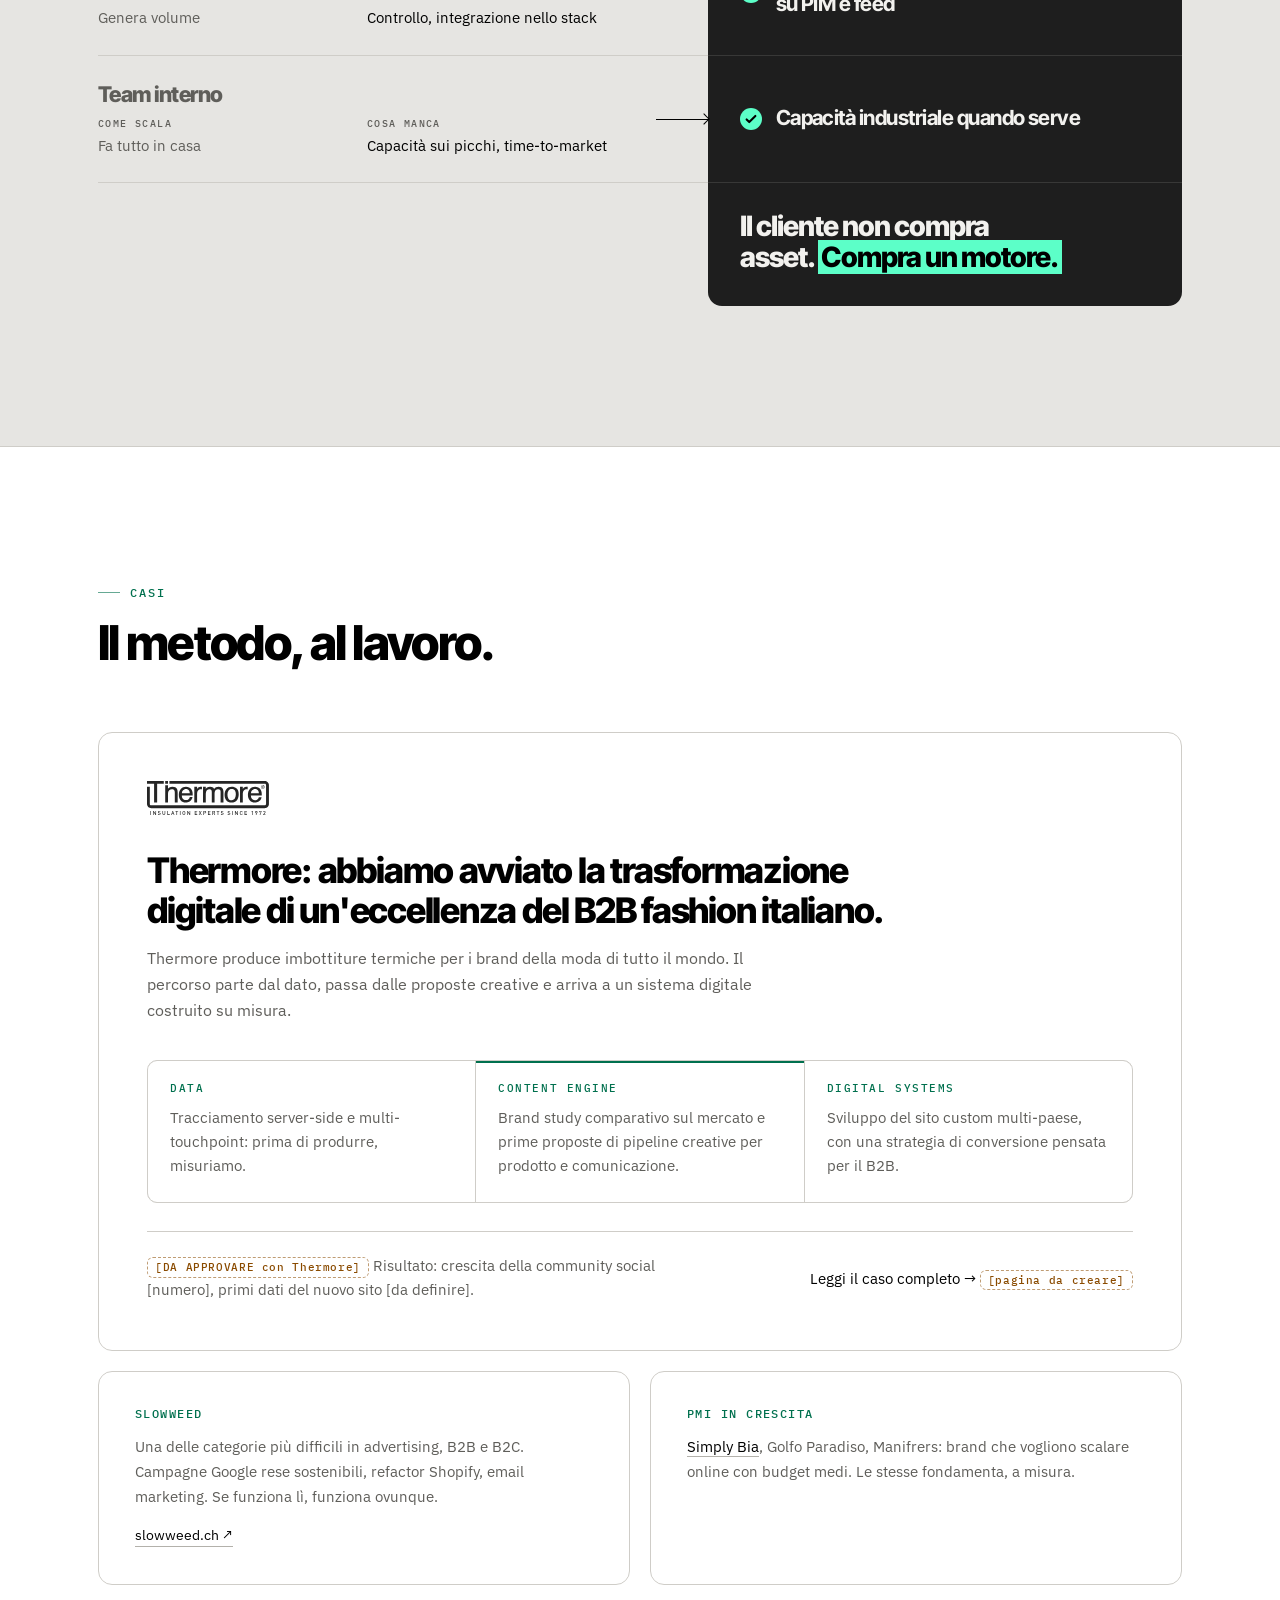
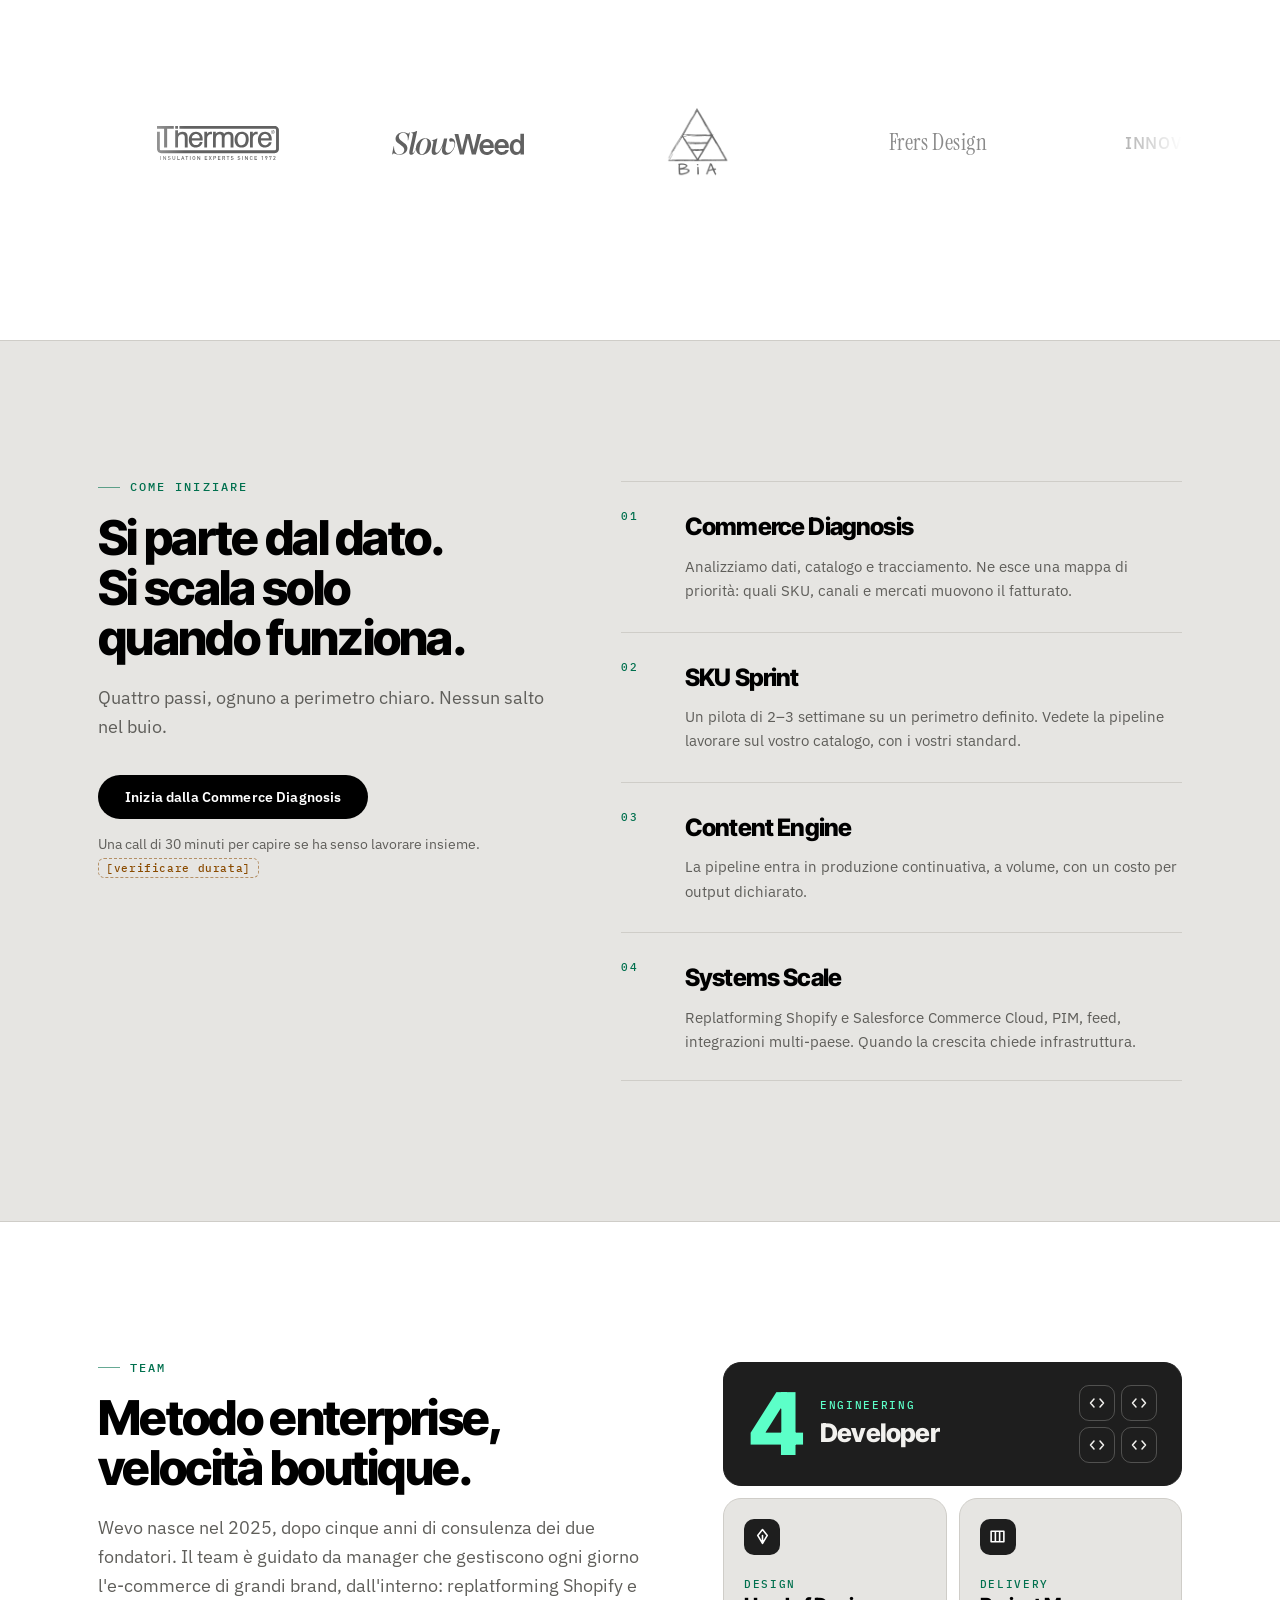
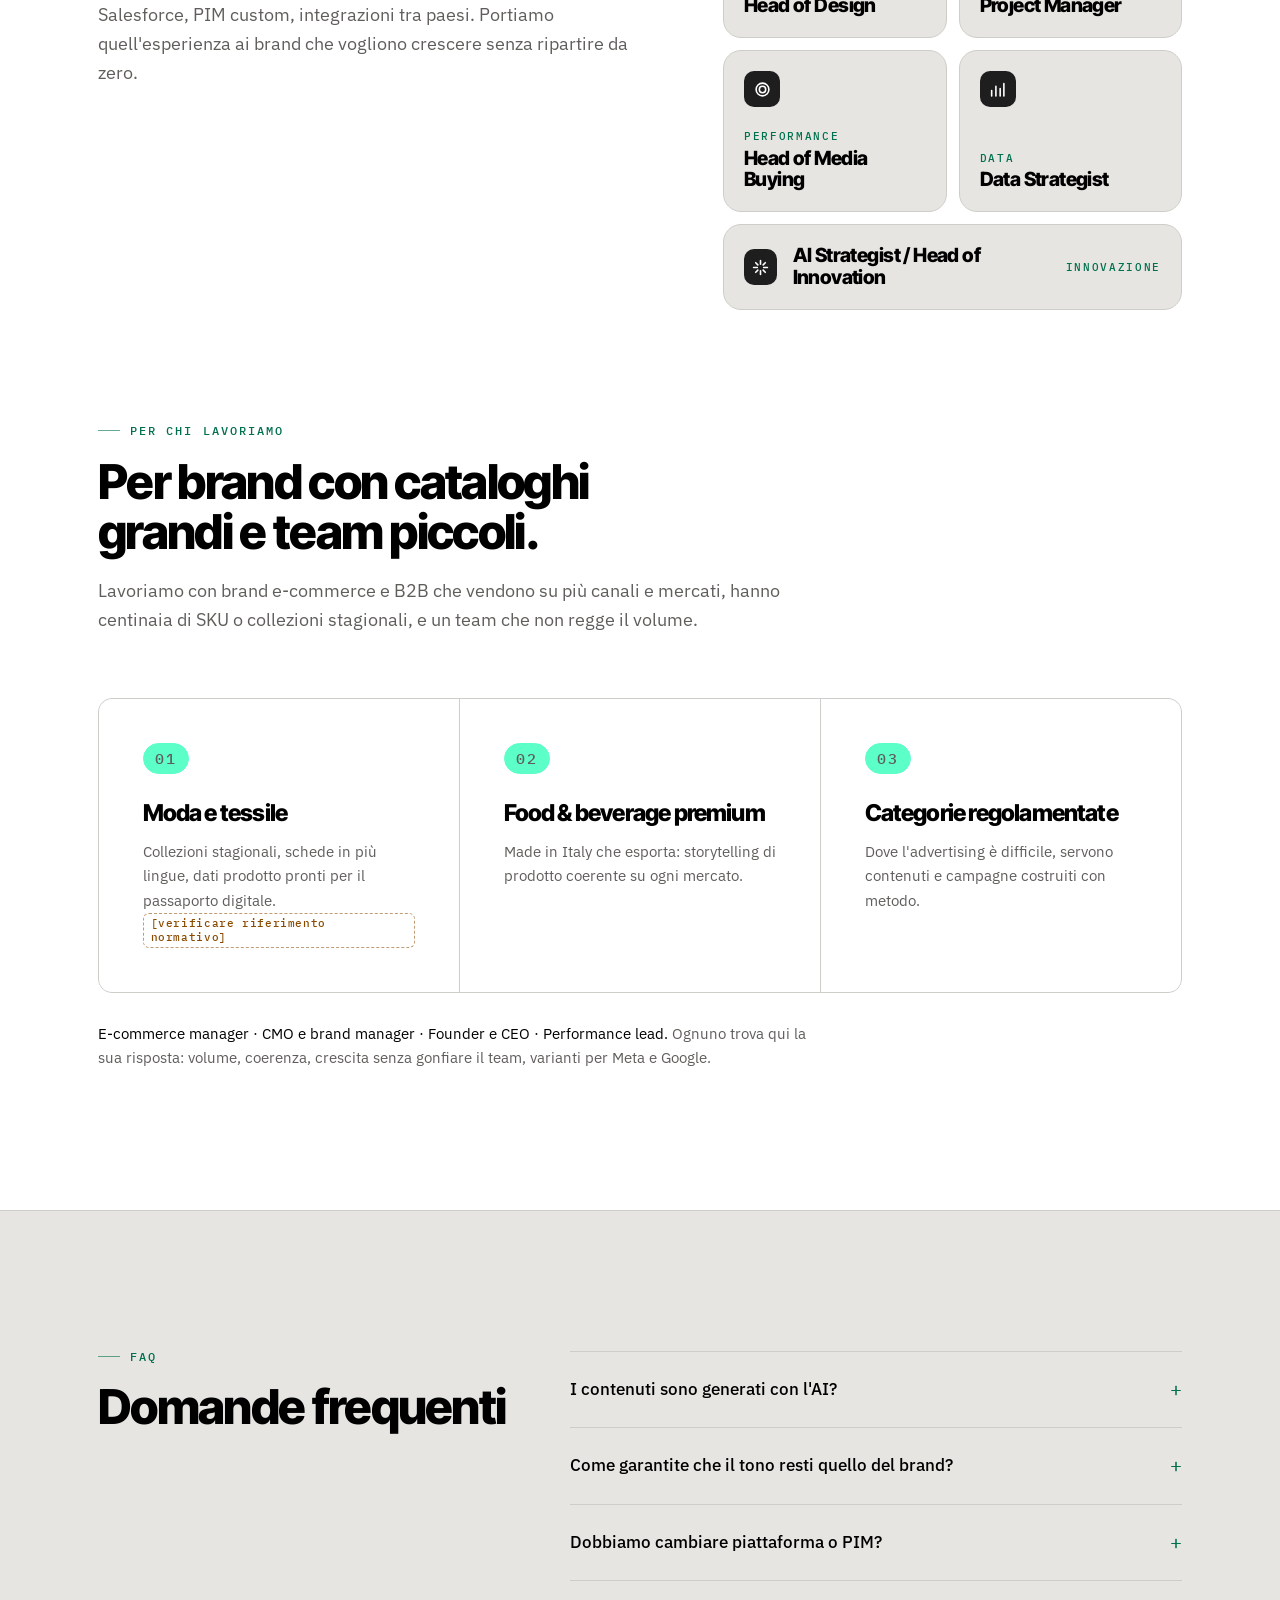
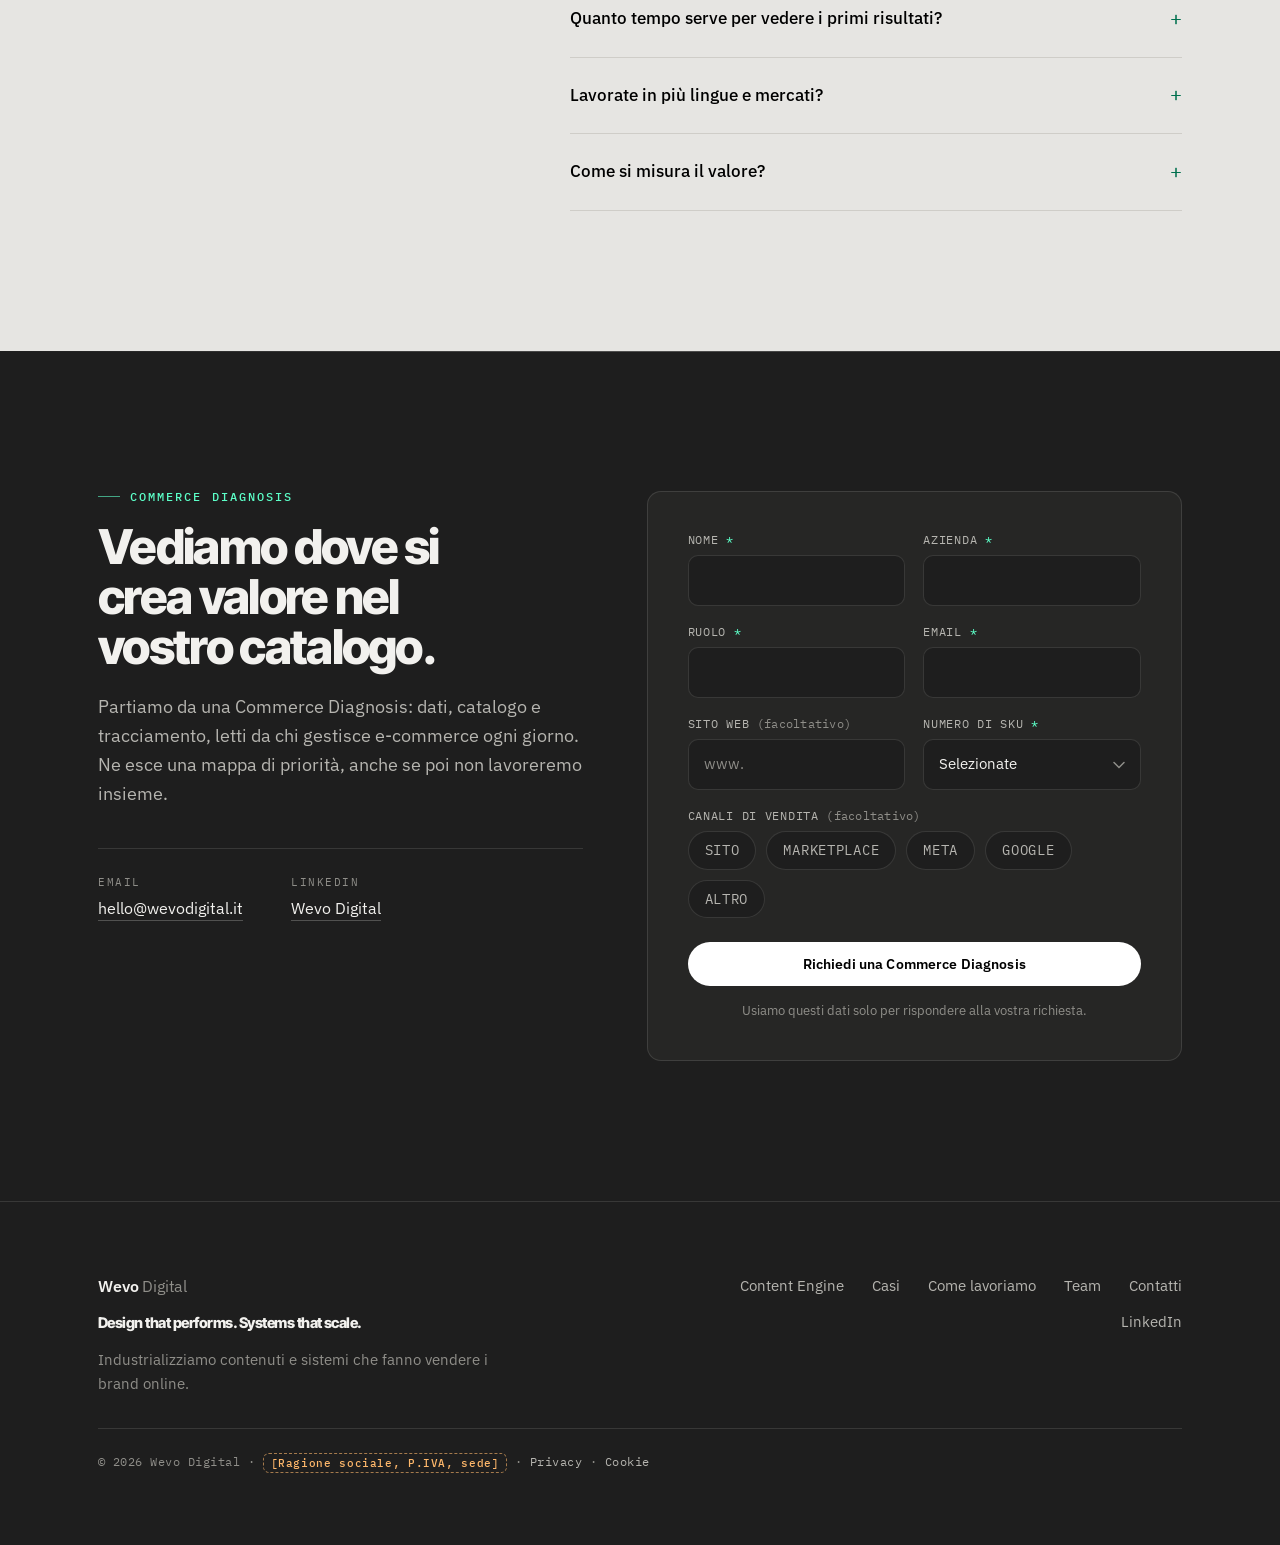
==== commit b9a22168: "Mobile: pipeline e fasi Thermore in scroll, casi secondari in accordion, loghi senza bordo con scorr" ====
--- a/index.html
+++ b/index.html
@@ -338,7 +338,7 @@
         </article>
       </div>
 
-      <ol class="flow reveal" aria-label="Come lavora una pipeline">
+      <ol class="flow reveal" tabindex="0" aria-label="Come lavora una pipeline">
         <li class="flow__step">
           <span class="flow__num">01</span>
           <h3>Brief dal dato</h3>
@@ -548,7 +548,7 @@
           <p class="case__intro">Thermore produce imbottiture termiche per i brand della moda di tutto il mondo. Il percorso parte dal dato, passa dalle proposte creative e arriva a un sistema digitale costruito su misura.</p>
         </div>
 
-        <ol class="case__steps">
+        <ol class="case__steps" tabindex="0" aria-label="Le tre fasi del progetto Thermore">
           <li>
             <p class="case__phase">Data</p>
             <p>Tracciamento server-side e multi-touchpoint: prima di produrre, misuriamo.</p>
@@ -569,15 +569,17 @@
         </div>
       </article>
 
+      <!-- Card su desktop, accordion su mobile (gestito in main.js) -->
       <div class="cards cards--2 cases-more">
-        <a class="card card--link reveal" href="https://slowweed.ch/" target="_blank" rel="noopener" aria-label="Slowweed, apre il sito in una nuova scheda">
-          <p class="card__index">Slowweed</p>
+        <details class="card case-mini reveal" data-accordion-mobile open>
+          <summary class="case-mini__head"><span class="card__index">Slowweed</span></summary>
           <p class="card__body">Una delle categorie più difficili in advertising, B2B e B2C. Campagne Google rese sostenibili, refactor Shopify, email marketing. Se funziona lì, funziona ovunque.</p>
-        </a>
-        <article class="card reveal">
-          <p class="card__index">PMI in crescita</p>
+          <a class="case-mini__link inline-link" href="https://slowweed.ch/" target="_blank" rel="noopener">slowweed.ch <span aria-hidden="true">↗</span><span class="visually-hidden"> (apre in una nuova scheda)</span></a>
+        </details>
+        <details class="card case-mini reveal" data-accordion-mobile open>
+          <summary class="case-mini__head"><span class="card__index">PMI in crescita</span></summary>
           <p class="card__body"><a class="inline-link" href="https://www.simplybia.com/" target="_blank" rel="noopener">Simply Bia<span class="visually-hidden"> (apre in una nuova scheda)</span></a>, Golfo Paradiso, Manifrers: brand che vogliono scalare online con budget medi. Le stesse fondamenta, a misura.</p>
-        </article>
+        </details>
       </div>
 
       <p class="logos__head reveal">Clienti</p>
--- a/assets/css/styles.css
+++ b/assets/css/styles.css
@@ -1123,6 +1123,27 @@
 .case__cta { font-size: .95rem; color: var(--text); }
 
 .cases-more { margin-top: 20px; }
+.case-mini__head {
+  list-style: none;
+  display: flex;
+  justify-content: space-between;
+  align-items: center;
+  gap: 16px;
+  pointer-events: none;
+}
+.case-mini__head::-webkit-details-marker { display: none; }
+.case-mini__head .card__index { margin: 0; }
+.case-mini__head::after {
+  content: "+";
+  display: none;
+  flex: none;
+  font: 400 20px/1 var(--mono);
+  color: var(--accent);
+  transition: transform .25s var(--ease);
+}
+.case-mini[open] .case-mini__head::after { transform: rotate(45deg); }
+.case-mini .card__body { margin-top: 14px; }
+.case-mini__link { display: inline-block; margin-top: 14px; font-size: .9rem; }
 .cases-more .card__index { font-size: 12px; letter-spacing: .12em; text-transform: uppercase; }
 
 .logos__head {
@@ -1449,11 +1470,10 @@
 .wordmark--h { font: 500 1.2rem/1 var(--sans); letter-spacing: .04em; text-transform: uppercase; font-size: 1.05rem; }
 
 
-/* Clienti: nastro di loghi che scorre da sinistra a destra */
+/* Clienti: nastro di loghi che scorre da destra a sinistra, senza bordi */
 .marquee {
   display: flex;
   overflow: hidden;
-  border-block: 1px solid var(--line);
   -webkit-mask-image: linear-gradient(90deg, transparent, #000 8%, #000 92%, transparent);
           mask-image: linear-gradient(90deg, transparent, #000 8%, #000 92%, transparent);
 }
@@ -1473,11 +1493,11 @@
   min-height: 112px;
   min-width: 240px;
   background: transparent !important;
-  border-right: 1px solid var(--line);
-}
-@keyframes marquee-ltr { from { transform: translateX(-100%); } to { transform: translateX(0); } }
+  border: 0;
+}
+@keyframes marquee-rtl { from { transform: translateX(0); } to { transform: translateX(-100%); } }
 @media (prefers-reduced-motion: no-preference) {
-  .logos--marquee { animation: marquee-ltr 36s linear infinite; }
+  .logos--marquee { animation: marquee-rtl 36s linear infinite; }
   .marquee:hover .logos--marquee,
   .marquee:focus-within .logos--marquee { animation-play-state: paused; }
 }
@@ -1956,10 +1976,62 @@
     letter-spacing: .02em;
   }
 
-  .flow { grid-template-columns: minmax(0, 1fr); }
+  /* Pipeline e fasi Thermore: card in scroll orizzontale con snap */
+  .flow,
+  .case__steps {
+    display: flex;
+    gap: 12px;
+    overflow-x: auto;
+    scroll-snap-type: x mandatory;
+    overscroll-behavior-x: contain;
+    -webkit-overflow-scrolling: touch;
+    scrollbar-width: none;
+    margin-inline: calc(var(--gutter) * -1);
+    padding: 2px var(--gutter) 6px;
+    scroll-padding-inline: var(--gutter);
+  }
+  .flow::-webkit-scrollbar,
+  .case__steps::-webkit-scrollbar { display: none; }
+  .flow__step {
+    flex: 0 0 78%;
+    scroll-snap-align: start;
+  }
   .flow__step::after { display: none; }
-  .cards--2,
-  .case__steps,
+
+  .case { padding: 24px 20px; overflow: hidden; }
+  .case__intro { display: none; }
+  .case__steps {
+    background: none;
+    border: 0;
+    border-radius: 0;
+    overflow-x: auto;
+    margin-top: 24px;
+    margin-inline: -20px;
+    padding-inline: 20px;
+    scroll-padding-inline: 20px;
+  }
+  .case__steps li {
+    flex: 0 0 72%;
+    scroll-snap-align: start;
+    border: 1px solid var(--line);
+    border-radius: var(--radius-sm);
+    padding: 18px 18px 20px;
+  }
+  .case__steps li p:last-child { font-size: .9rem; }
+  .case__step--accent { border-color: var(--accent-line) !important; }
+  .case__foot { margin-top: 20px; }
+
+  /* Casi secondari: accordion */
+  .cards--2 { grid-template-columns: minmax(0, 1fr); gap: 10px; }
+  .case-mini { padding: 0; }
+  .case-mini:hover { transform: none; }
+  .case-mini__head { cursor: pointer; pointer-events: auto; padding: 20px 22px; }
+  .case-mini__head::after { display: block; }
+  .case-mini > .card__body,
+  .case-mini > .case-mini__link { margin-inline: 22px; }
+  .case-mini > .card__body { margin-top: 0; }
+  .case-mini > .case-mini__link { margin-bottom: 22px; }
+  .case-mini > .card__body:last-child { margin-bottom: 22px; }
 
   /* Confronto: righe come card impilate */
   .compare { border: 0; border-radius: 0; overflow: visible; }
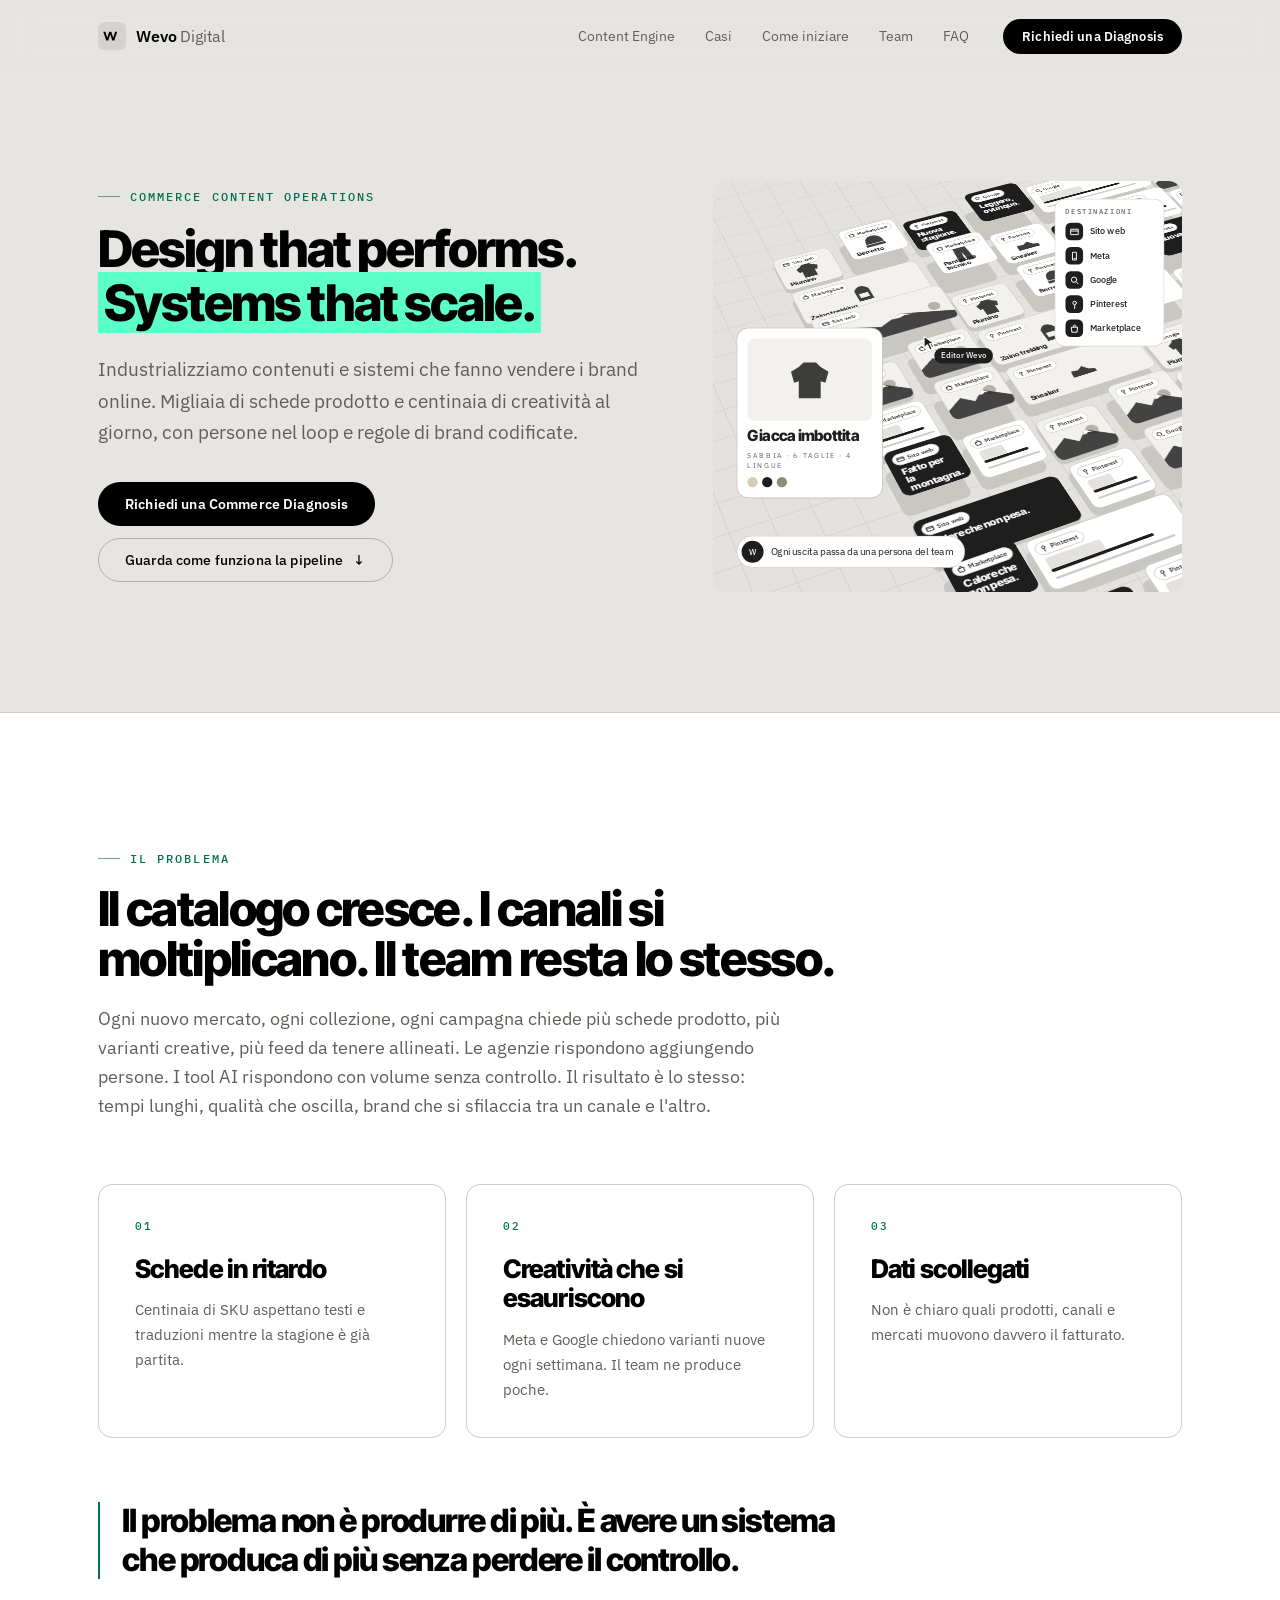
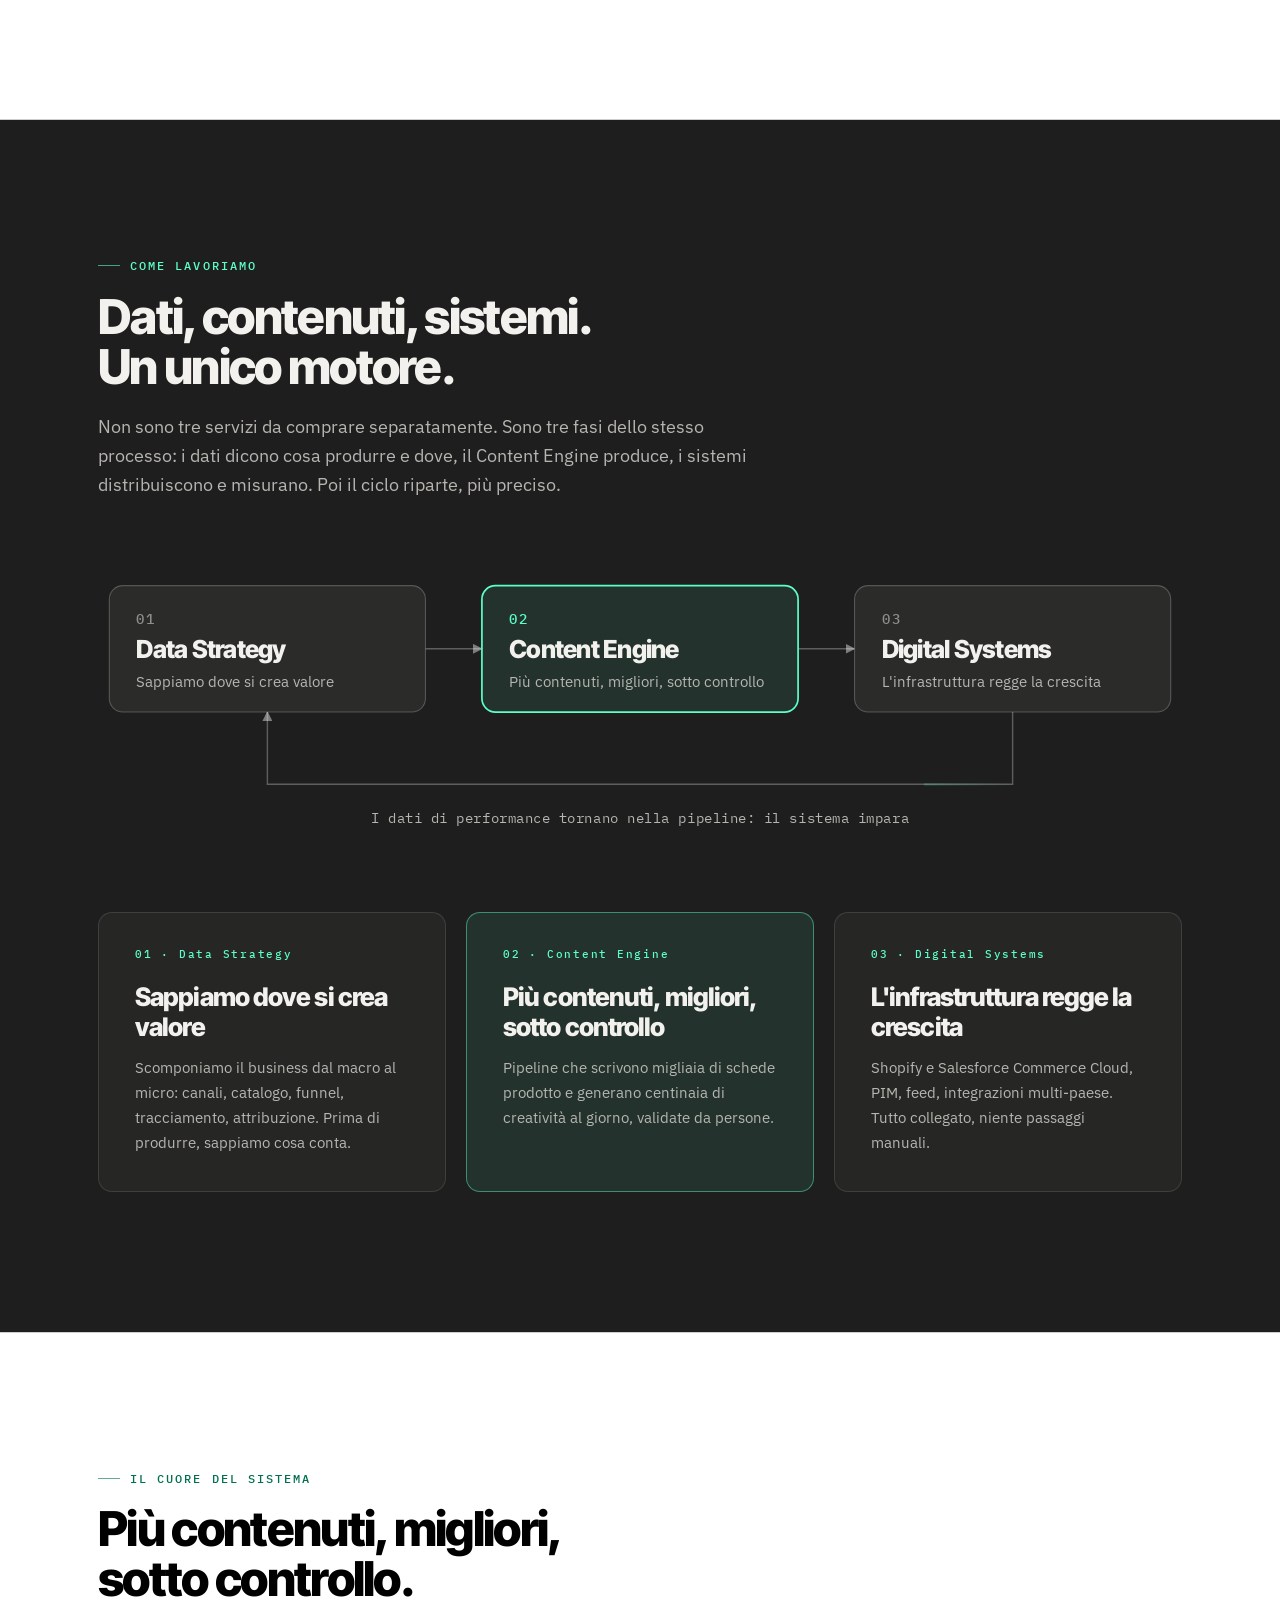
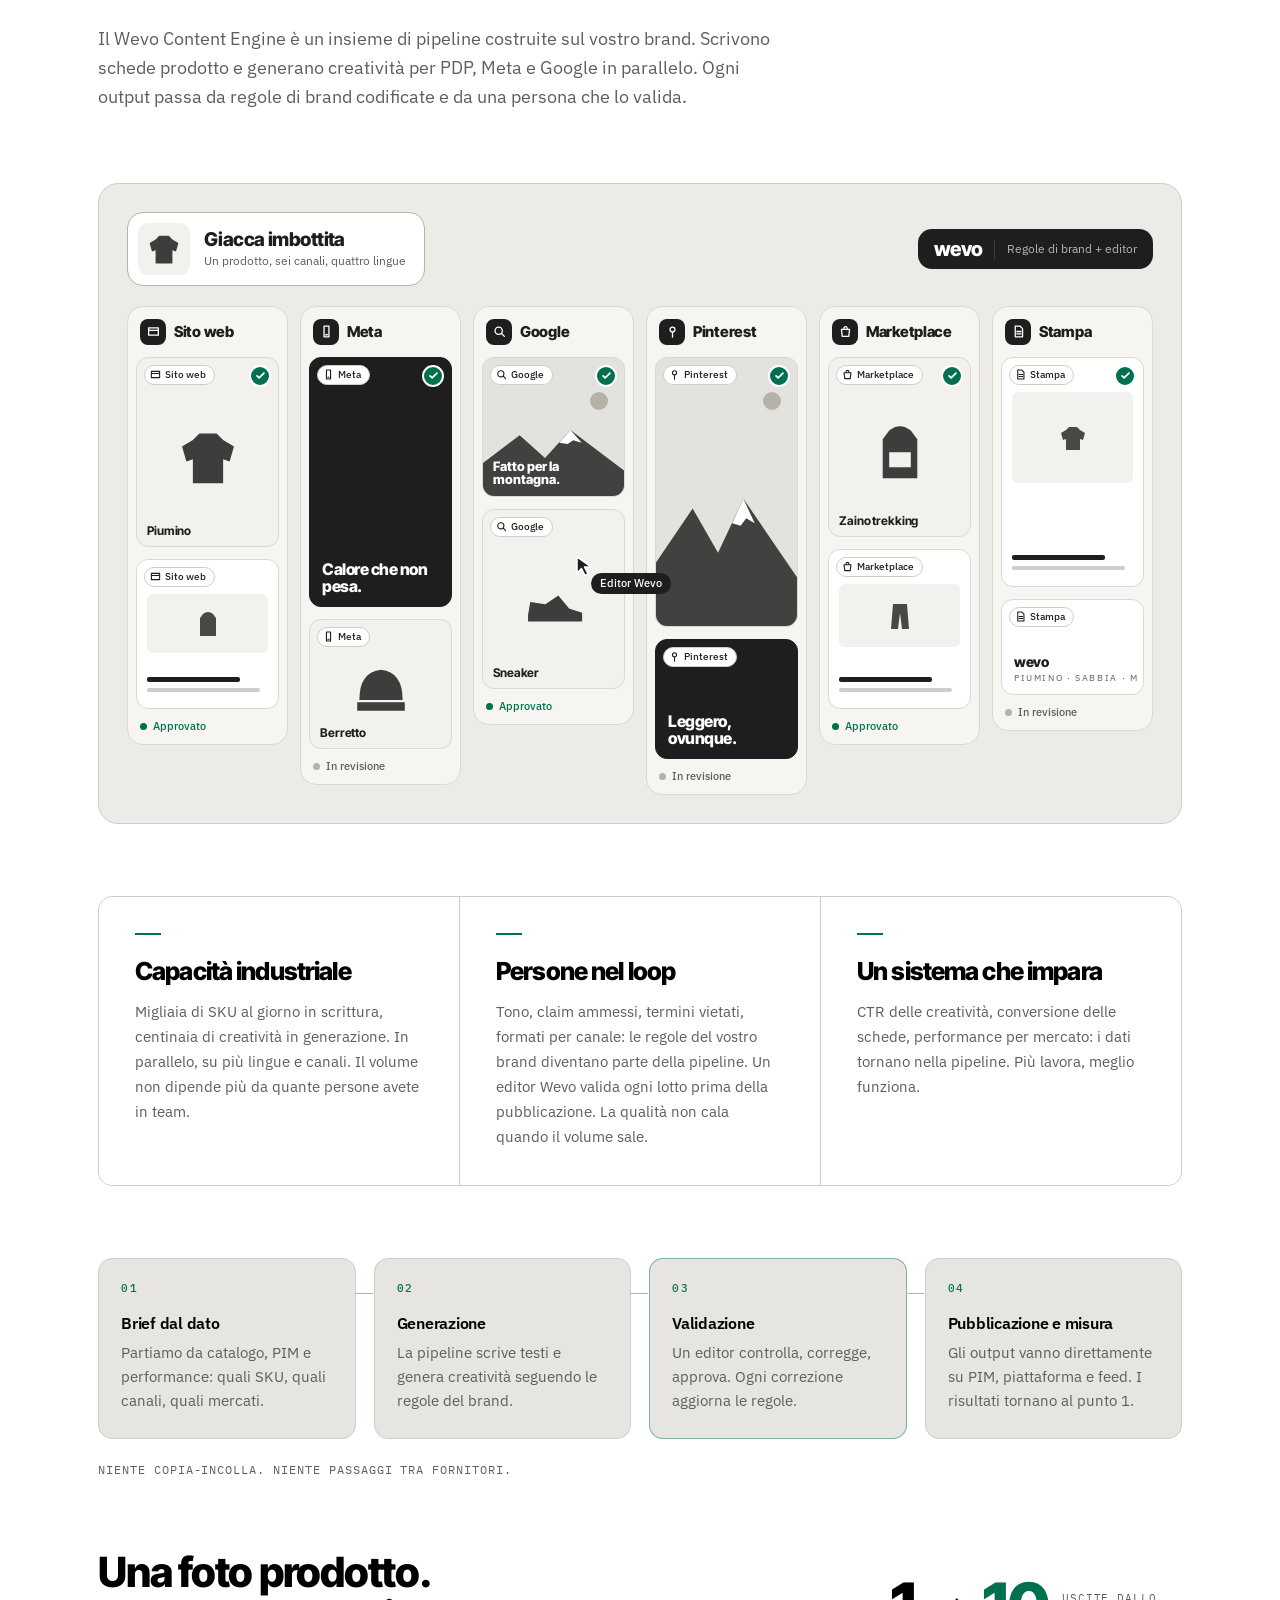
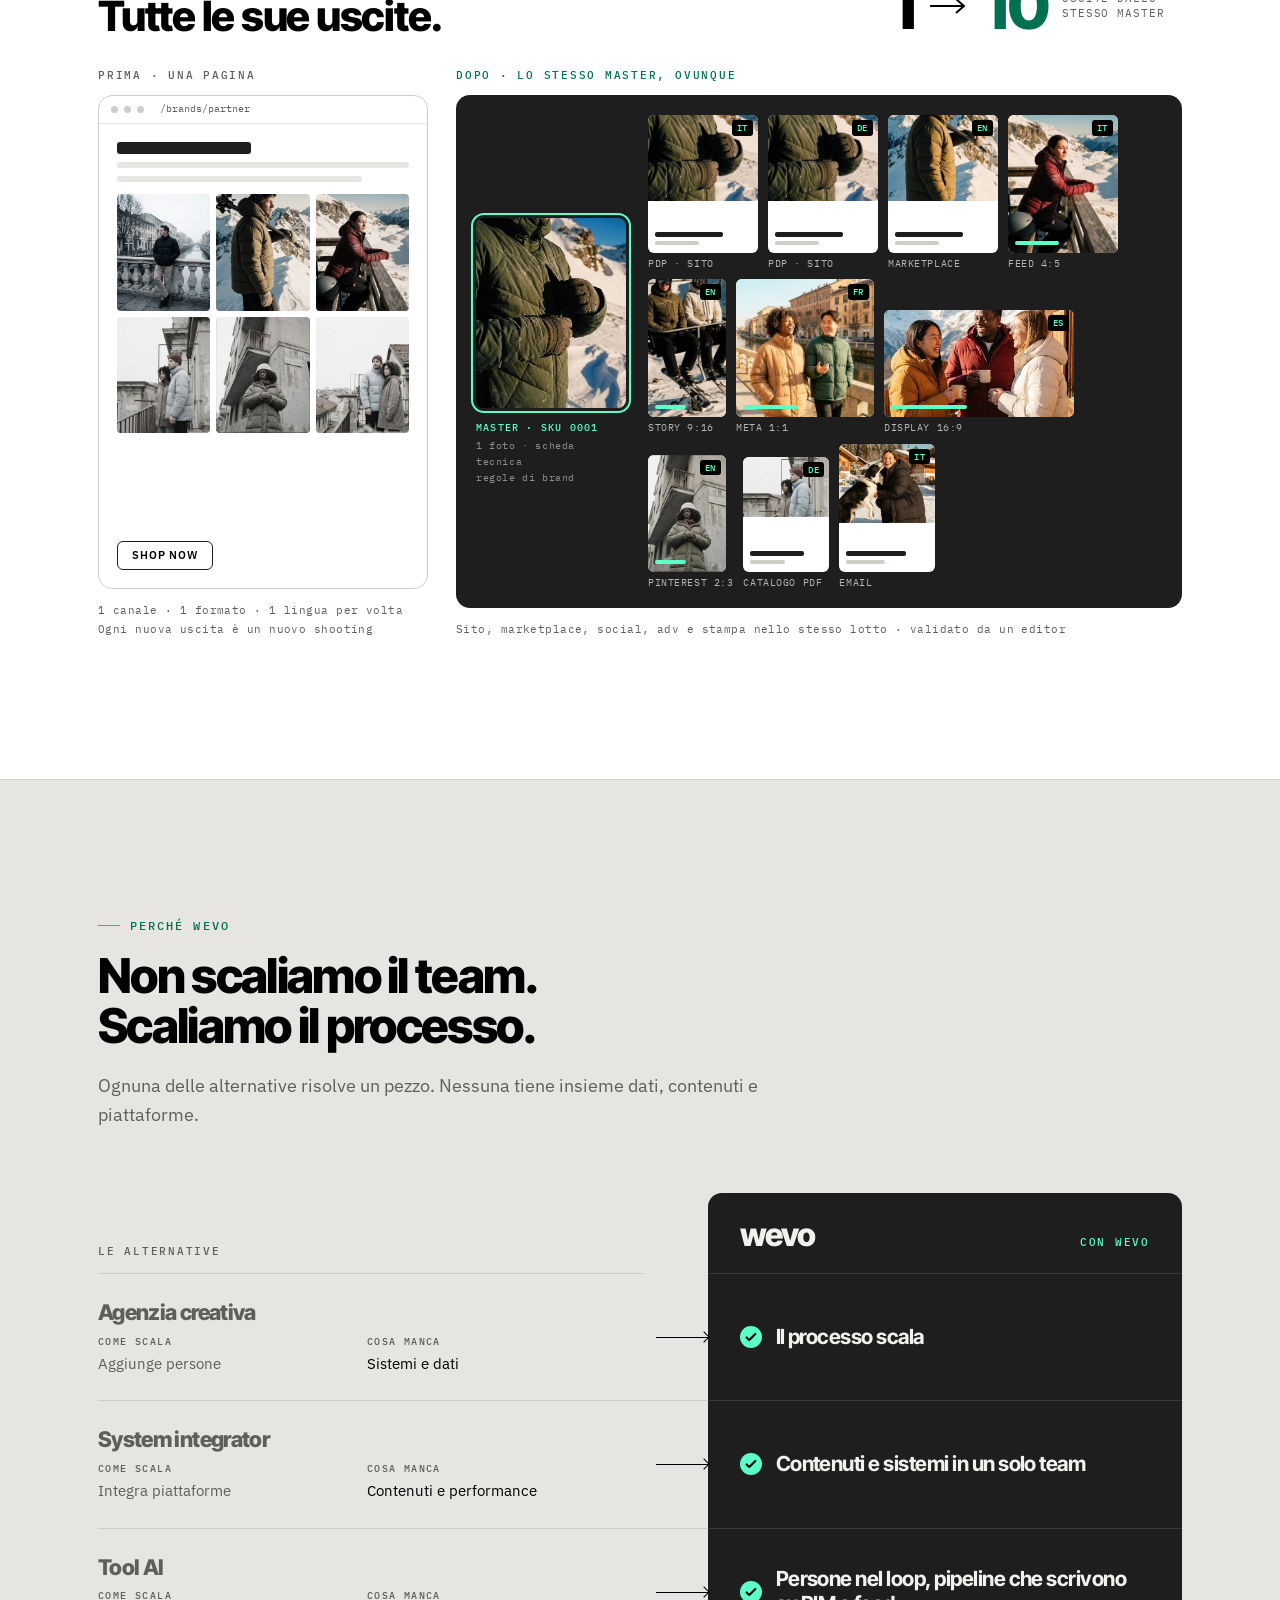
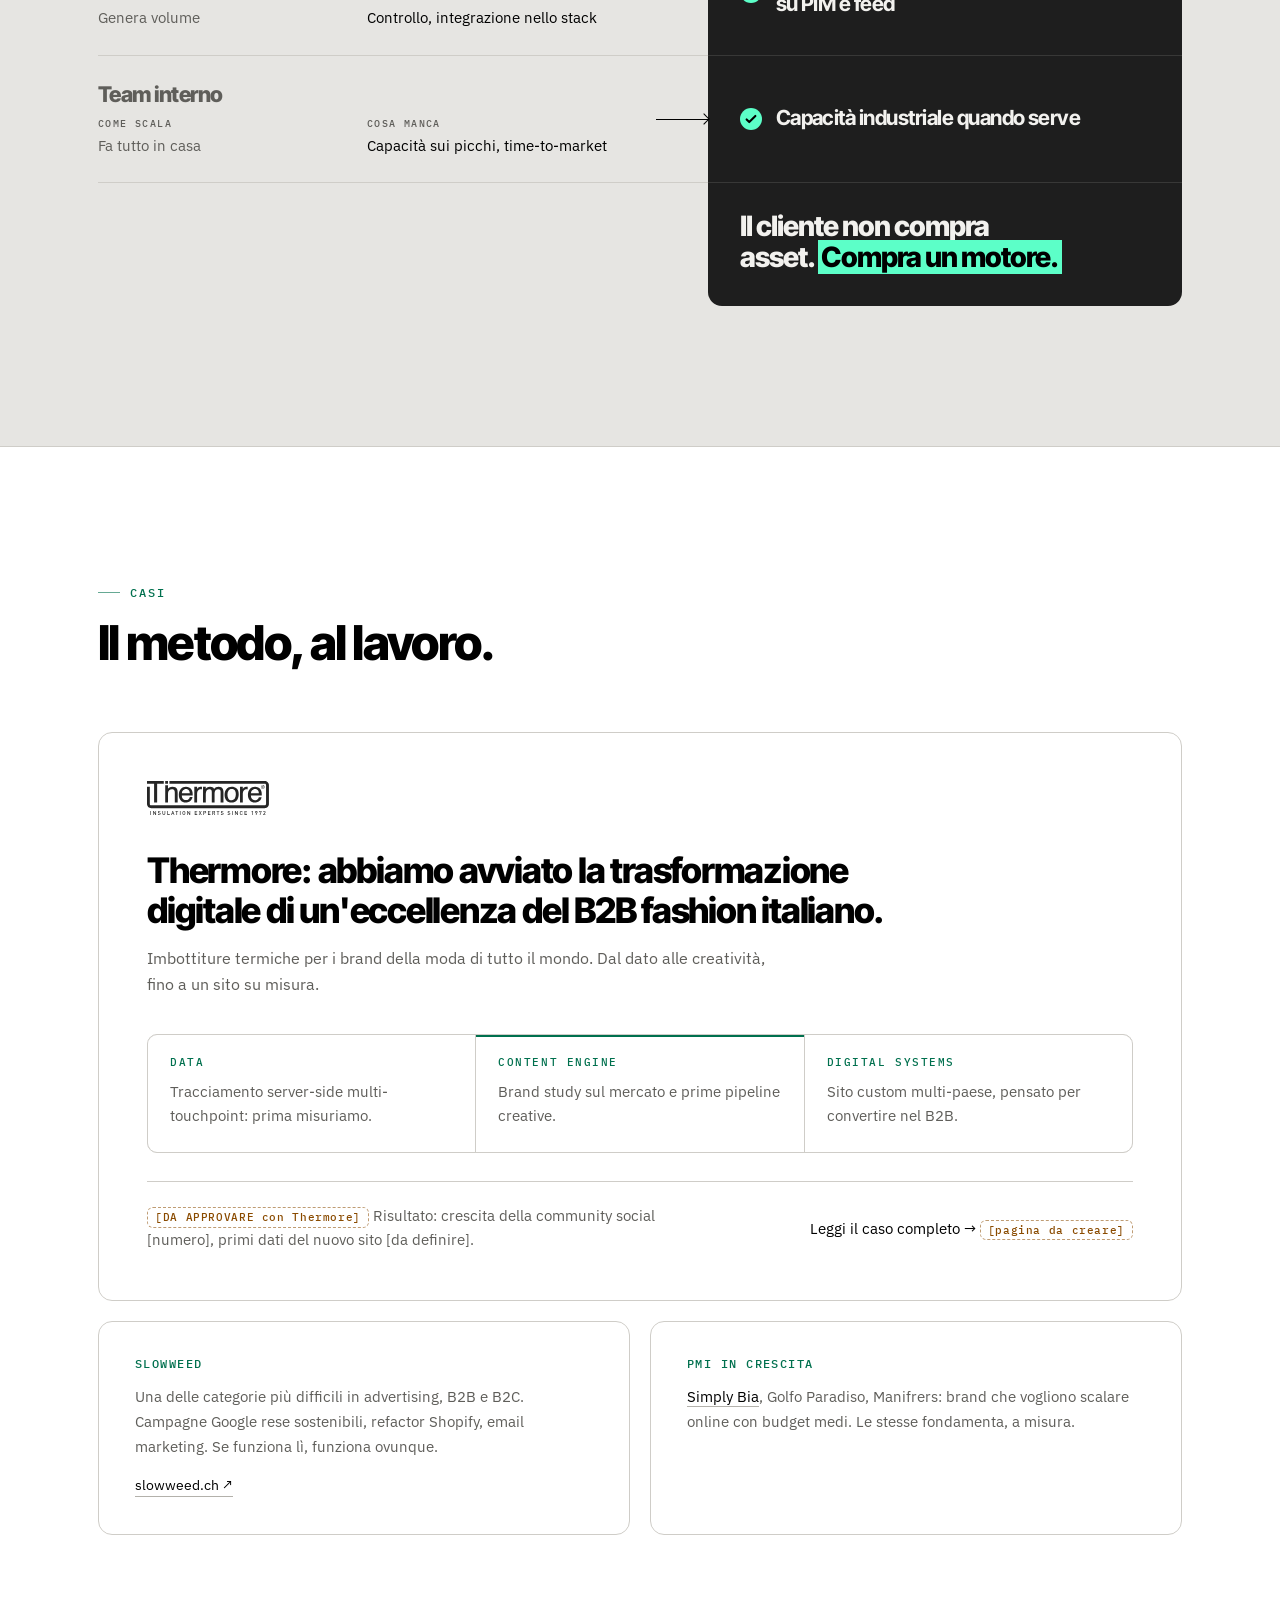
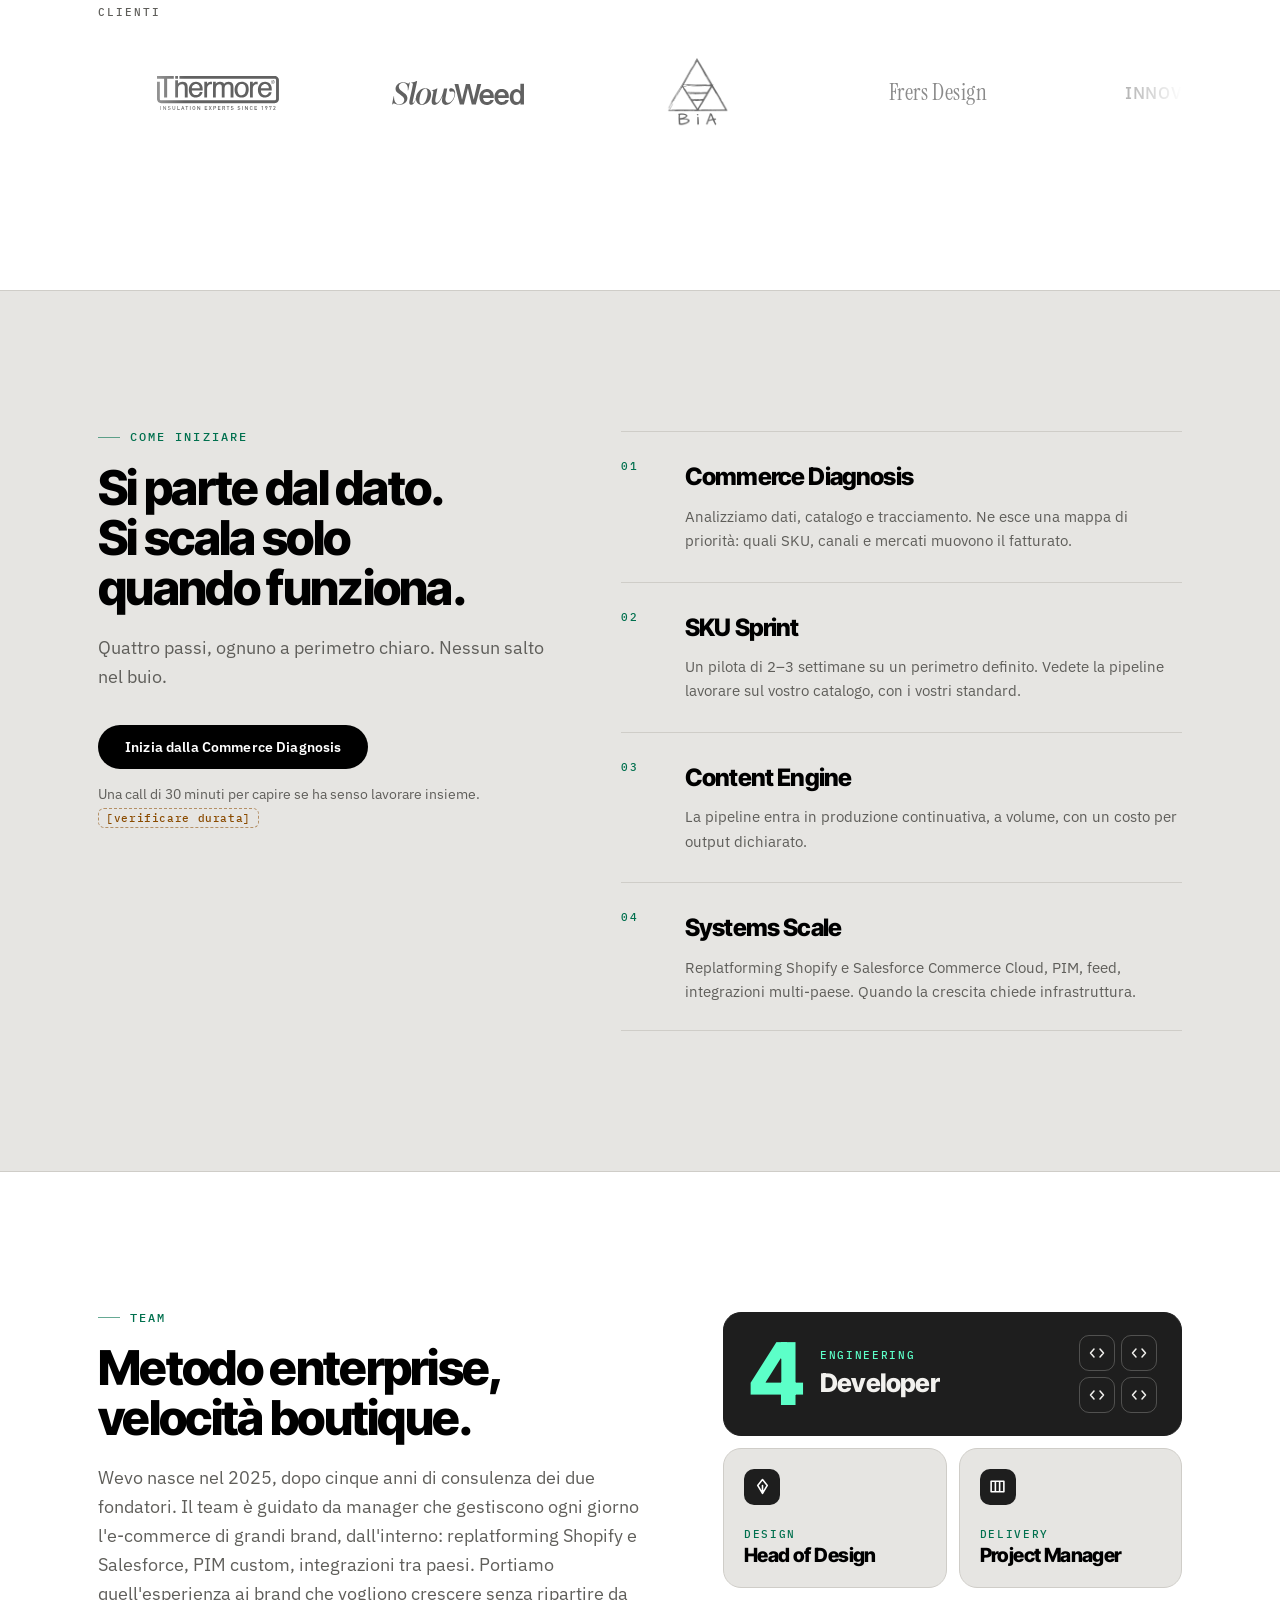
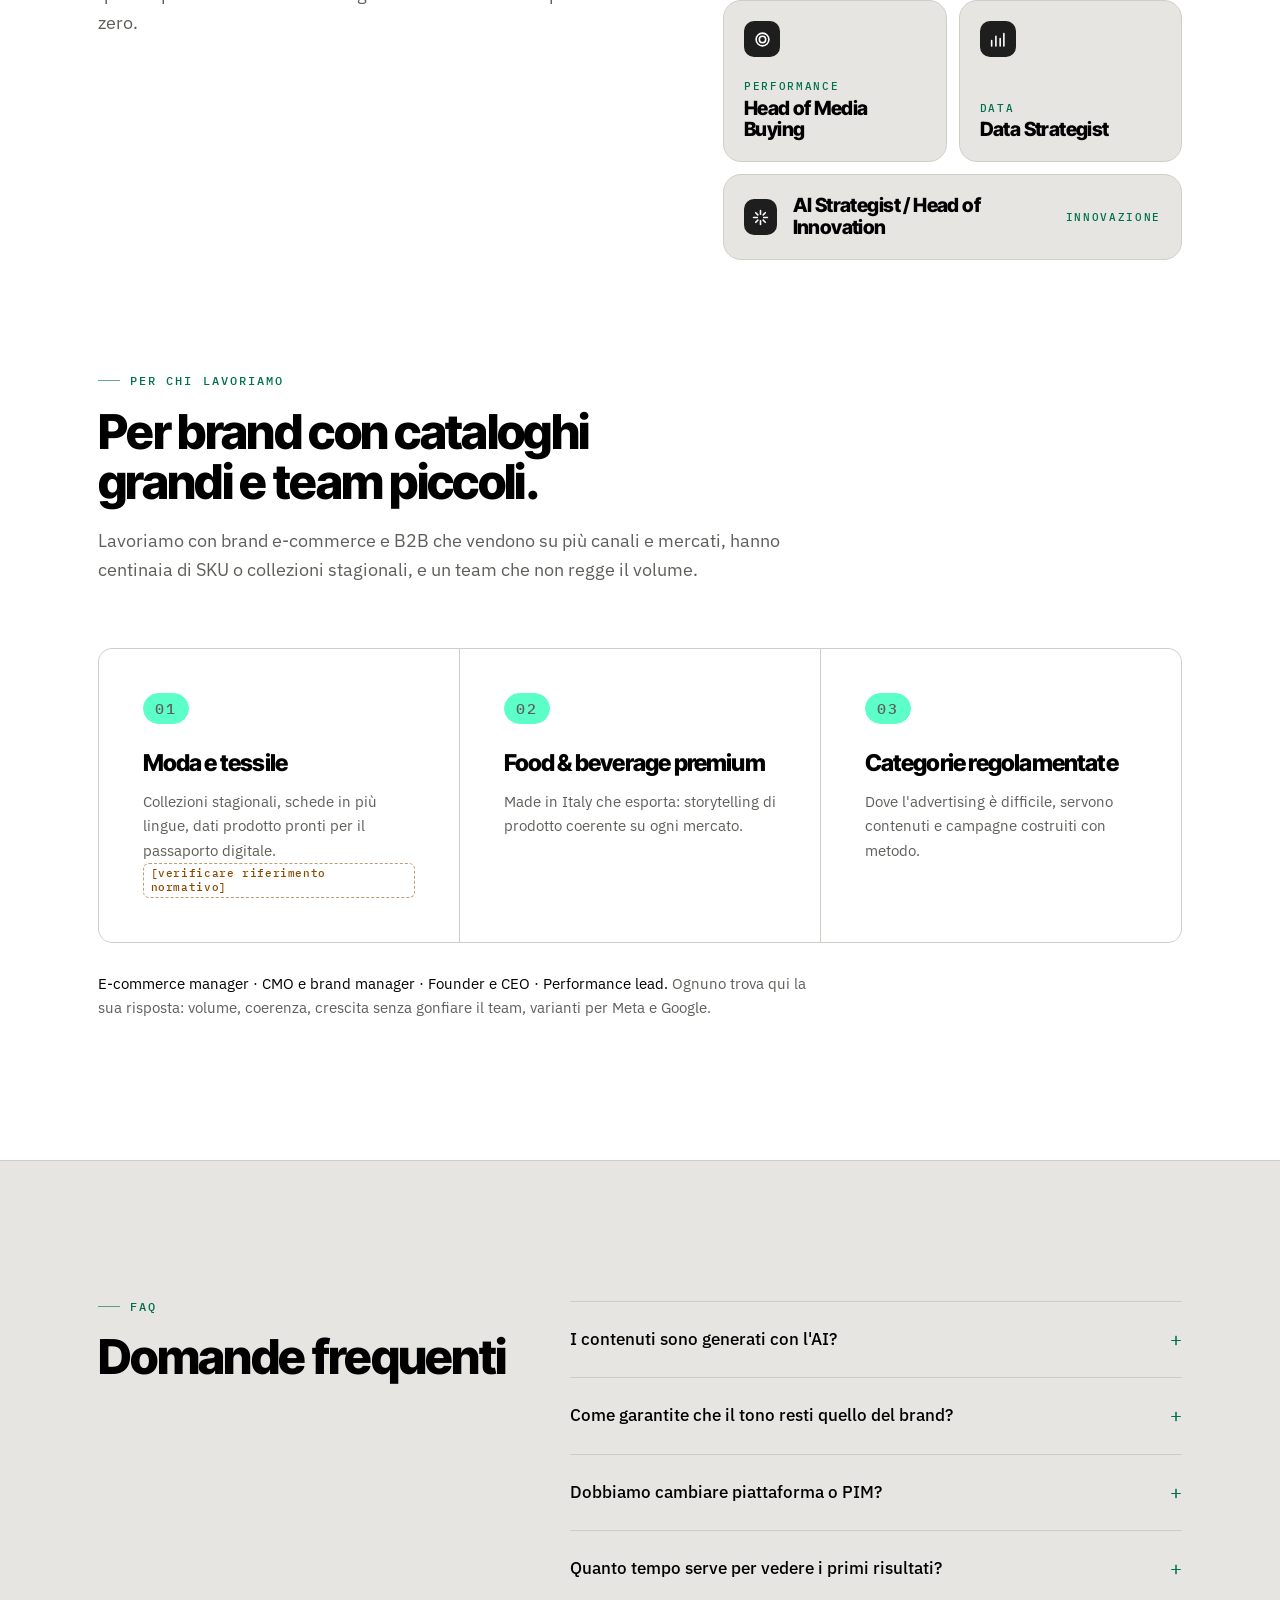
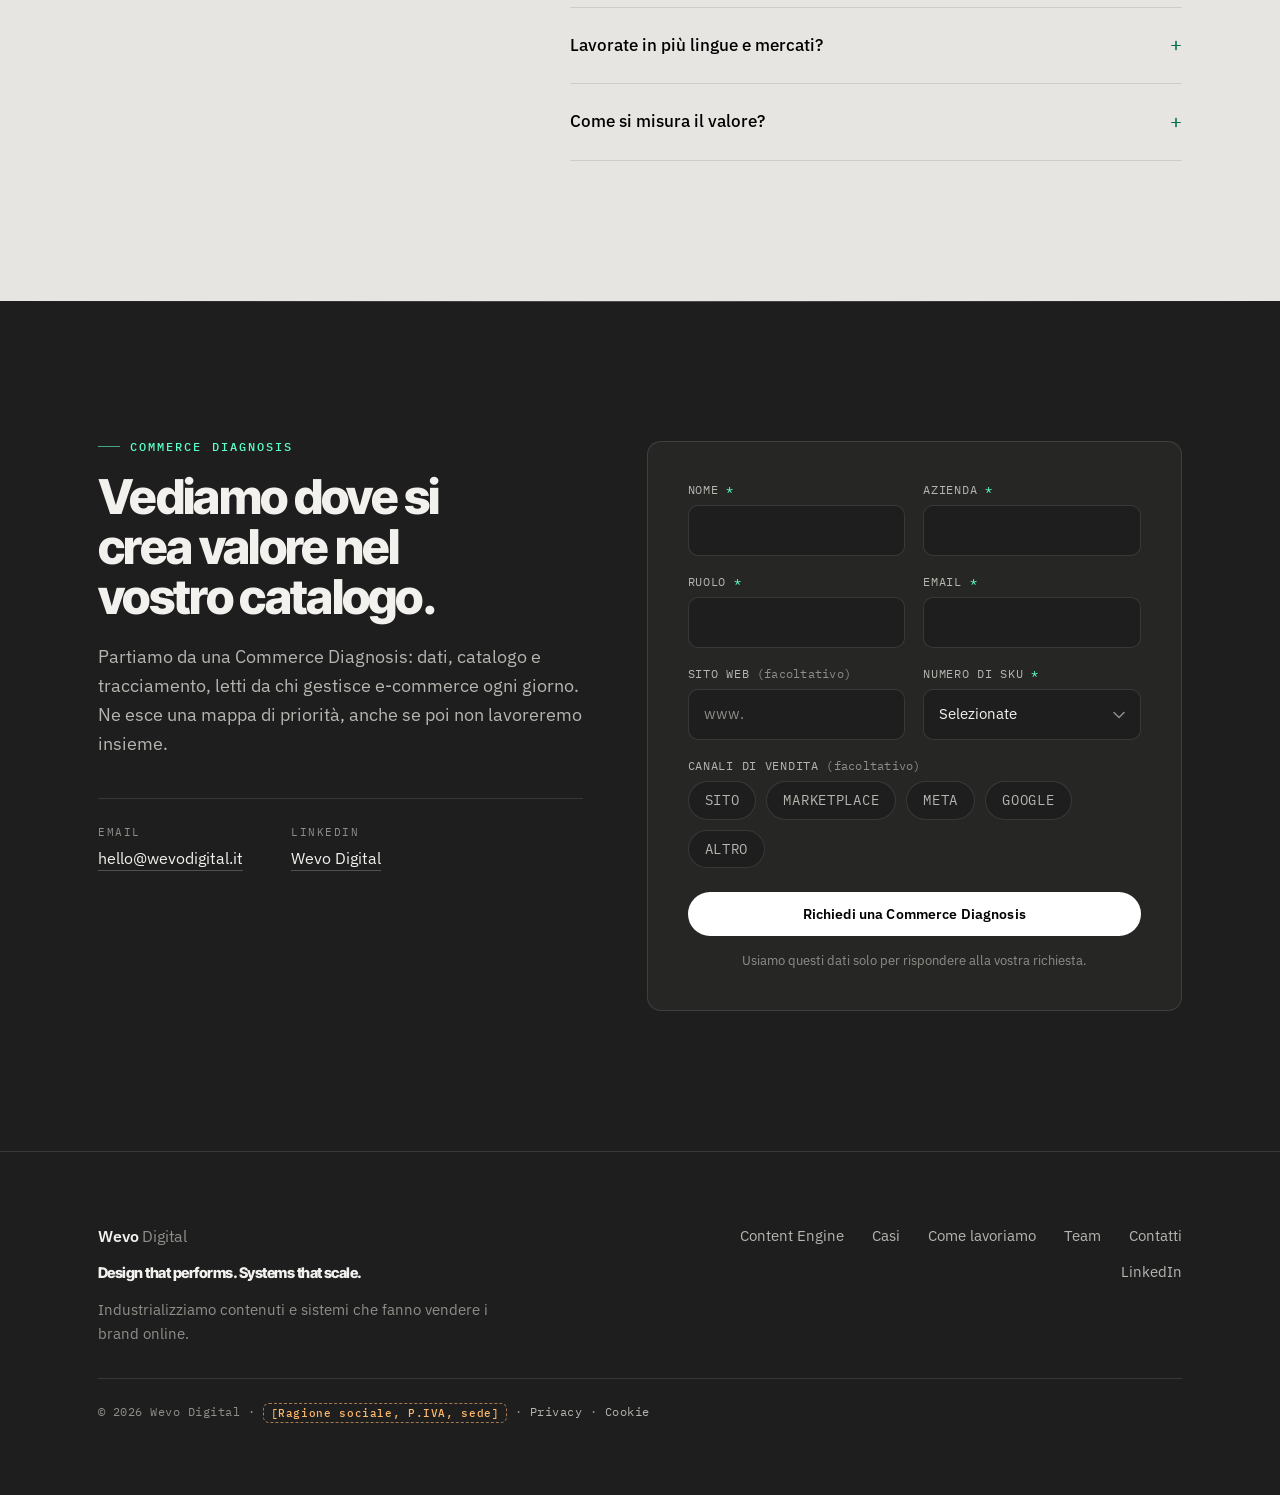
==== commit 36d6f789: "Casi: copy Thermore accorciato (intro e fasi), intro di nuovo visibile su mobile Aggiornato anche co" ====
--- a/index.html
+++ b/index.html
@@ -545,21 +545,21 @@
             <img class="logo-img logo-img--thermore" src="assets/img/clients/thermore.svg" width="128" height="36" alt="Thermore" decoding="async">
           </a>
           <h3 class="case__title">Thermore: abbiamo avviato la trasformazione digitale di un'eccellenza del B2B fashion italiano.</h3>
-          <p class="case__intro">Thermore produce imbottiture termiche per i brand della moda di tutto il mondo. Il percorso parte dal dato, passa dalle proposte creative e arriva a un sistema digitale costruito su misura.</p>
+          <p class="case__intro">Imbottiture termiche per i brand della moda di tutto il mondo. Dal dato alle creatività, fino a un sito su misura.</p>
         </div>
 
         <ol class="case__steps" tabindex="0" aria-label="Le tre fasi del progetto Thermore">
           <li>
             <p class="case__phase">Data</p>
-            <p>Tracciamento server-side e multi-touchpoint: prima di produrre, misuriamo.</p>
+            <p>Tracciamento server-side multi-touchpoint: prima misuriamo.</p>
           </li>
           <li class="case__step--accent">
             <p class="case__phase">Content Engine</p>
-            <p>Brand study comparativo sul mercato e prime proposte di pipeline creative per prodotto e comunicazione.</p>
+            <p>Brand study sul mercato e prime pipeline creative.</p>
           </li>
           <li>
             <p class="case__phase">Digital Systems</p>
-            <p>Sviluppo del sito custom multi-paese, con una strategia di conversione pensata per il B2B.</p>
+            <p>Sito custom multi-paese, pensato per convertire nel B2B.</p>
           </li>
         </ol>
 
--- a/assets/css/styles.css
+++ b/assets/css/styles.css
@@ -1999,7 +1999,6 @@
   .flow__step::after { display: none; }
 
   .case { padding: 24px 20px; overflow: hidden; }
-  .case__intro { display: none; }
   .case__steps {
     background: none;
     border: 0;
@@ -2011,7 +2010,7 @@
     scroll-padding-inline: 20px;
   }
   .case__steps li {
-    flex: 0 0 72%;
+    flex: 0 0 68%;
     scroll-snap-align: start;
     border: 1px solid var(--line);
     border-radius: var(--radius-sm);
